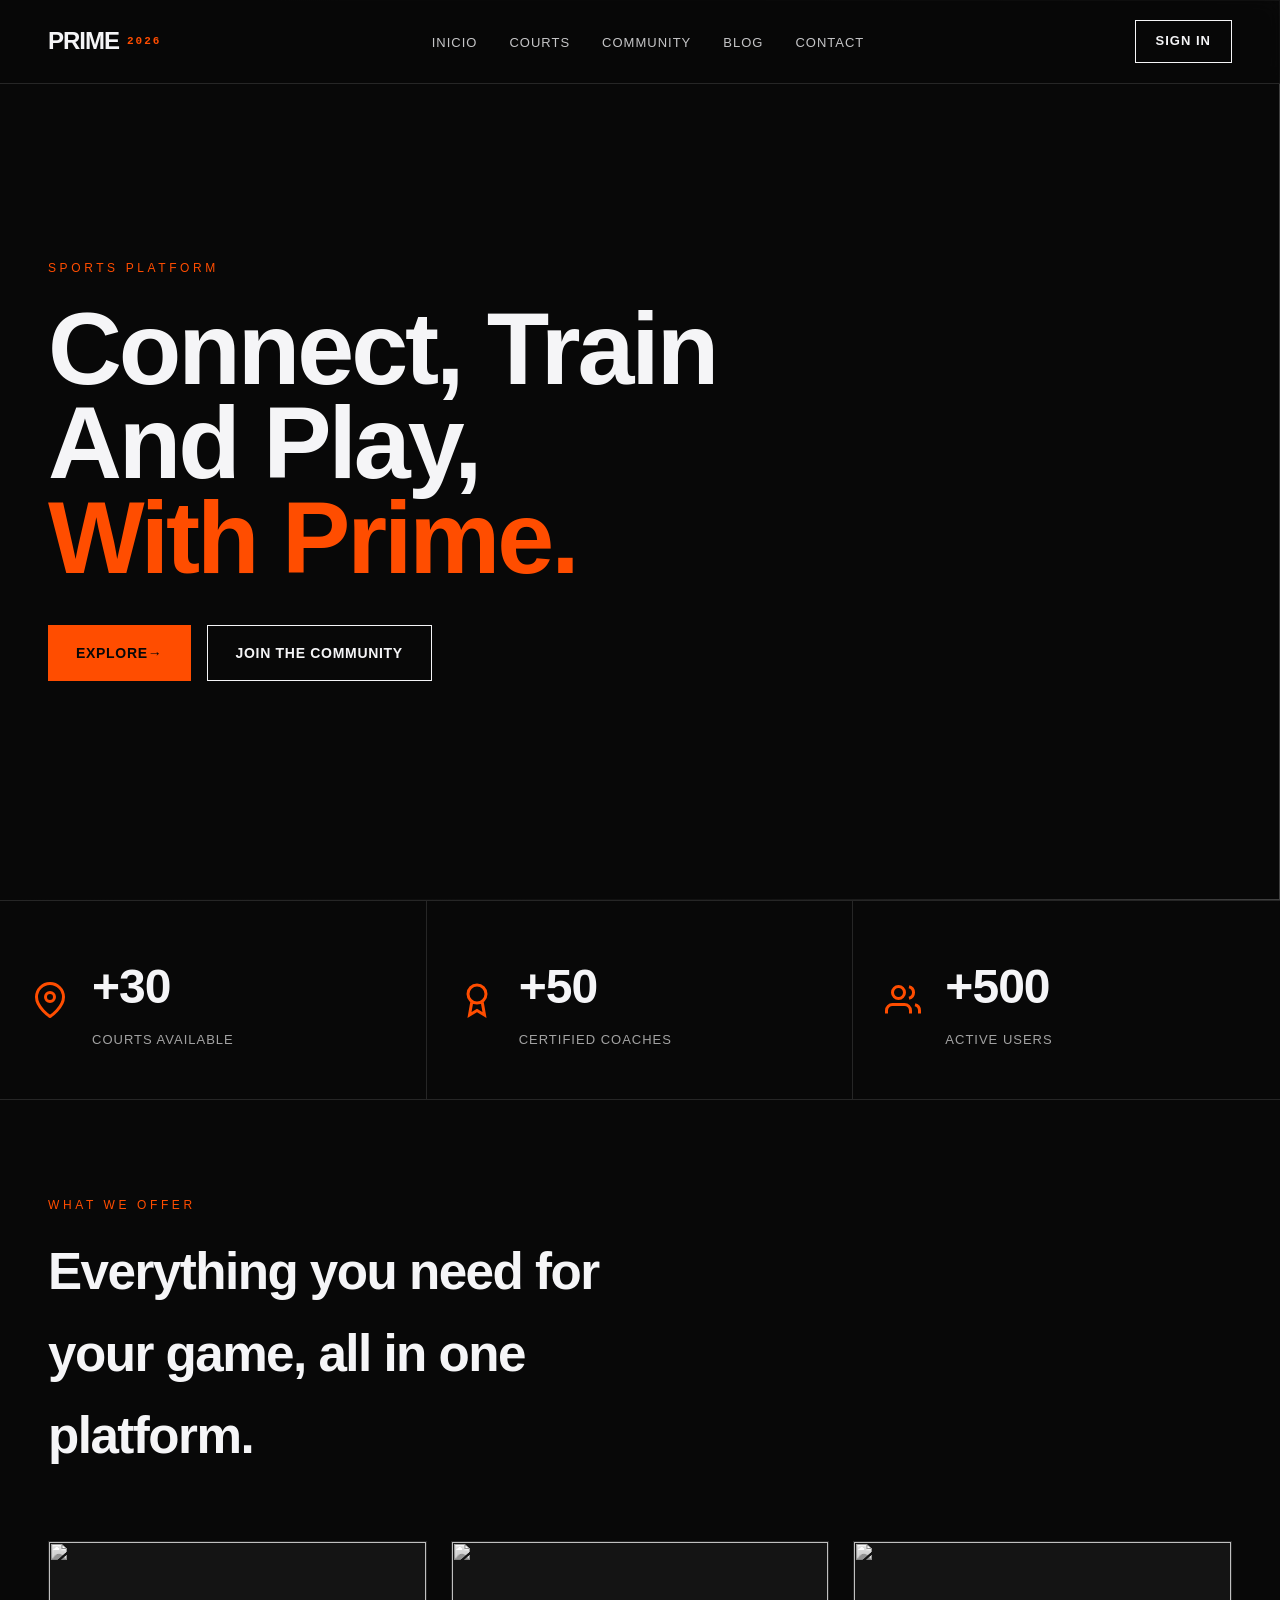
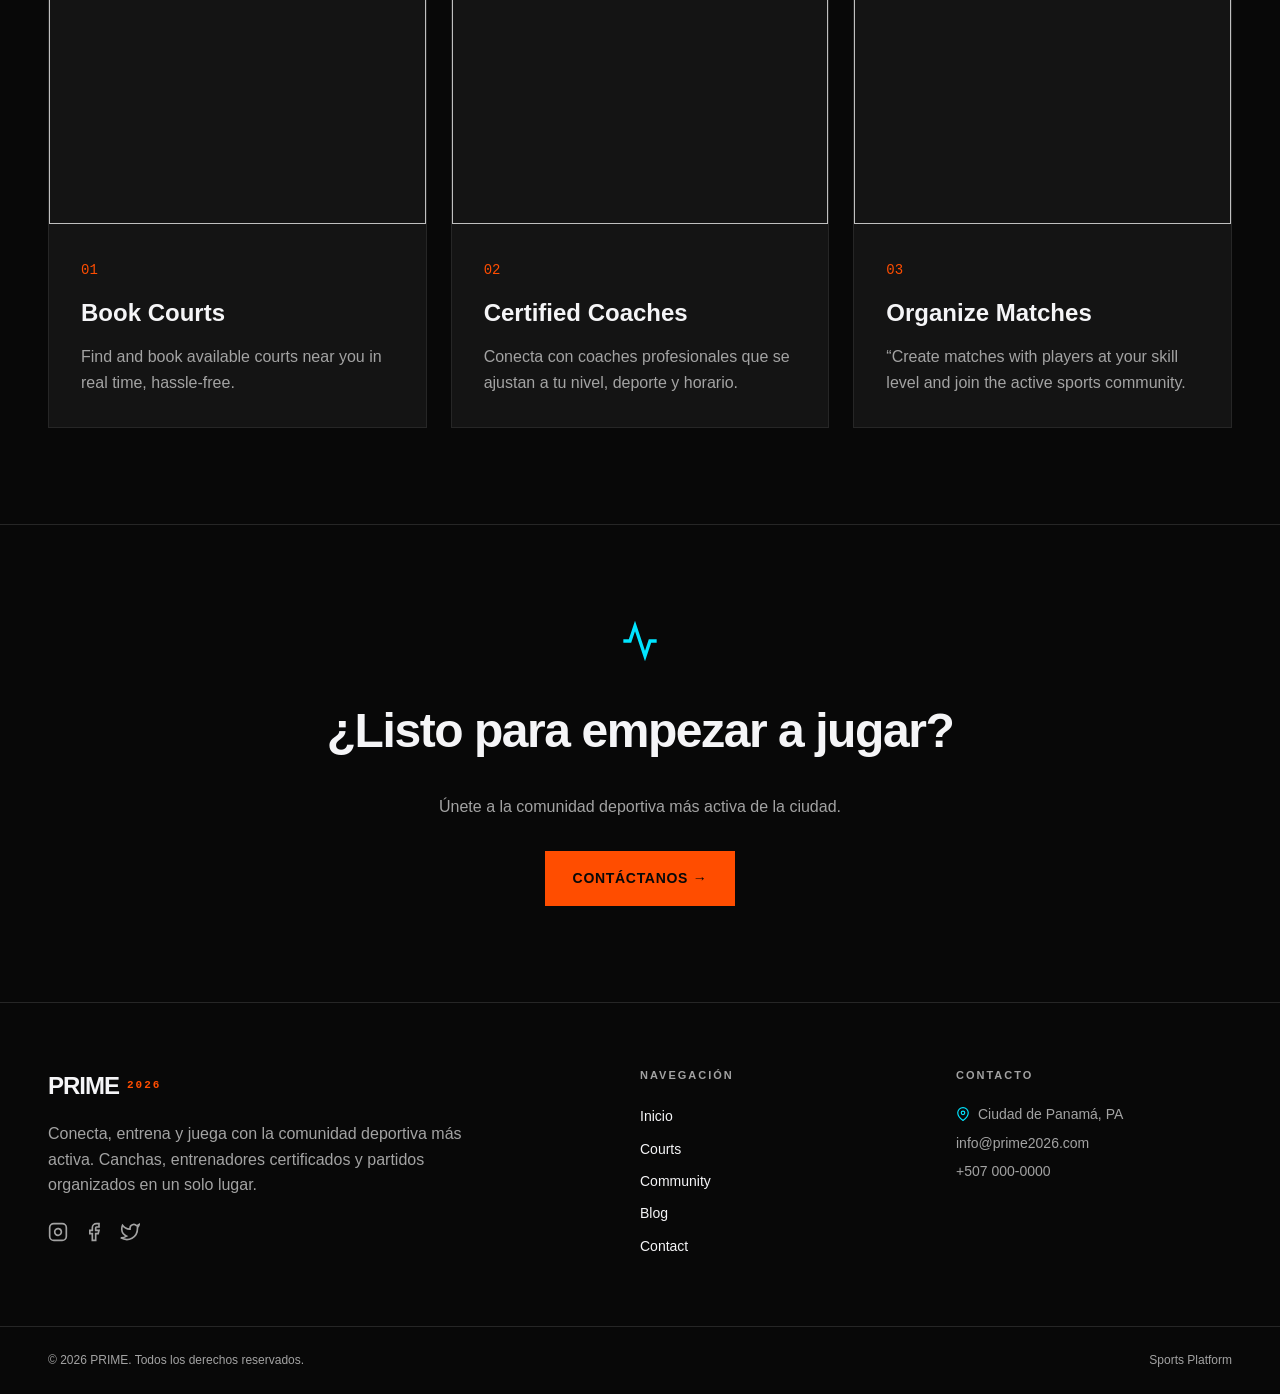
==== INDEX.html @ 36b95e8d "uu uu" ====
<!DOCTYPE html>
<html lang="es">
<head>
  <meta charset="UTF-8">
  <meta name="viewport" content="width=device-width, initial-scale=1.0">
  <title>PRIME 2026 | Sports Platform</title>
  <link rel="Stylesheet" href="Prime.css">

   
</head>
<body>

  <!-- NAVBAR -->
  <nav>
    <div class="nav-inner">
      <a class="logo" href="#" onclick="go('home')">PRIME <span>2026</span></a>
      <ul class="nav-links">
        <li><a href="#" onclick="go('home')">Inicio</a></li>
        <li><a href="#" onclick="go('courts')">Courts</a></li>
        <li><a href="#" onclick="go('community')">Community</a></li>
        <li><a href="#" onclick="go('blog')">Blog</a></li>
        <li><a href="#" onclick="go('contact')">Contact</a></li>
      </ul>
      <a class="nav-cta" href="#" onclick="go('contact')">Sign In</a>
      <button class="menu-toggle" onclick="toggleMenu()" aria-label="Menu">☰</button>
    </div>
    <div class="mobile-menu" id="mobileMenu">
      <a href="#" onclick="go('home')">Inicio</a>
      <a href="#" onclick="go('courts')">Courts</a>
      <a href="#" onclick="go('community')">Community</a>
      <a href="#" onclick="go('blog')">Blog</a>
      <a href="#" onclick="go('contact')">Contact</a>
    </div>
  </nav>

  <!-- ===== HOME ===== -->
  <div class="page active" id="home">
    <section class="hero">
      <div class="hero-bg">
        <img src="https://images.unsplash.com/photo-1461896836934-ffe607ba8211?auto=format&fit=crop&q=80&w=2070" alt="">
      </div>
      <div class="hero-content">
        <p class="uppercase-track text-accent">Sports Platform</p>
        <h1>Connect, Train<br>And Play,<br><span class="text-accent">With Prime.</span></h1>
        <p class="sub"<Find courts, connect with certified coaches, and organize matches with a sports community—all in one place.</p>
        <div class="hero-cta">
          <a class="btn btn-primary" href="#" onclick="go('courts')">Explore→</a>
          <a class="btn btn-outline" href="#" onclick="go('community')">Join the Community</a>
        </div>
      </div>
    </section>

    <section class="stats">
      <div class="stat">
        <svg width="36" height="36" viewBox="0 0 24 24" fill="none" stroke="currentColor" stroke-width="2"><path d="M21 10c0 7-9 13-9 13s-9-6-9-13a9 9 0 0 1 18 0z"/><circle cx="12" cy="10" r="3"/></svg>
        <div><div class="stat-num">+30</div><div class="stat-label">Courts Available</div></div>
      </div>
      <div class="stat">
        <svg width="36" height="36" viewBox="0 0 24 24" fill="none" stroke="currentColor" stroke-width="2"><circle cx="12" cy="8" r="6"/><path d="M15.5 13.5L17 22l-5-3-5 3 1.5-8.5"/></svg>
        <div><div class="stat-num">+50</div><div class="stat-label">Certified Coaches</div></div>
      </div>
      <div class="stat">
        <svg width="36" height="36" viewBox="0 0 24 24" fill="none" stroke="currentColor" stroke-width="2"><path d="M17 21v-2a4 4 0 0 0-4-4H5a4 4 0 0 0-4 4v2"/><circle cx="9" cy="7" r="4"/><path d="M23 21v-2a4 4 0 0 0-3-3.87"/><path d="M16 3.13a4 4 0 0 1 0 7.75"/></svg>
        <div><div class="stat-num">+500</div><div class="stat-label">Active Users</div></div>
      </div>
    </section>

    <section class="section">
      <div class="section-head">
        <p class="uppercase-track text-accent">What We Offer</p>
        <h2>Everything you need for your game, all in one platform.</h2>
      </div>
      <div class="grid-3">
        <div class="card">
          <div class="card-img"><img src="https://images.unsplash.com/photo-1546519638-68e109498ffc?auto=format&fit=crop&q=80&w=1200" alt=""></div>
          <div class="card-body"><span class="card-num">01</span><h3>Book Courts</h3><p>Find and book available courts near you in real time, hassle-free.</p></div>
        </div>
        <div class="card">
          <div class="card-img"><img src="https://images.unsplash.com/photo-1571019613454-1cb2f99b2d8b?auto=format&fit=crop&q=80&w=1200" alt=""></div>
          <div class="card-body"><span class="card-num">02</span><h3>Certified Coaches</h3><p>Conecta con coaches profesionales que se ajustan a tu nivel, deporte y horario.</p></div>
        </div>
        <div class="card">
          <div class="card-img"><img src="https://images.unsplash.com/photo-1517649763962-0c623066013b?auto=format&fit=crop&q=80&w=1200" alt=""></div>
          <div class="card-body"><span class="card-num">03</span><h3> Organize Matches </h3><p>“Create matches with players at your skill level and join the active sports community.</p></div>
        </div>
      </div>
    </section>

    <section class="cta-band">
      <svg width="40" height="40" viewBox="0 0 24 24" fill="none" stroke="#00E5FF" stroke-width="2" style="margin:0 auto;"><polyline points="22 12 18 12 15 21 9 3 6 12 2 12"/></svg>
      <h2>¿Listo para empezar a jugar?</h2>
      <p class="muted">Únete a la comunidad deportiva más activa de la ciudad.</p>
      <a class="btn btn-primary" href="#" onclick="go('contact')" style="margin-top:32px;">Contáctanos →</a>
    </section>
  </div>

  <!-- ===== COURTS ===== -->
  <div class="page" id="courts">
    <div class="page-head">
      <p class="uppercase-track text-accent">Reserva tu espacio</p>
      <h1>Courts disponibles</h1>
      <p>Explora las canchas disponibles y reserva tu próxima partida.</p>
    </div>
    <section class="section">
      <div class="filters" id="filters">
        <svg width="18" height="18" viewBox="0 0 24 24" fill="none" stroke="#00E5FF" stroke-width="2"><polygon points="22 3 2 3 10 12.46 10 19 14 21 14 12.46 22 3"/></svg>
        <button class="active" onclick="filterCourts('Todos', this)">Todos</button>
        <button onclick="filterCourts('Fútbol', this)">Fútbol</button>
        <button onclick="filterCourts('Tenis', this)">Tenis</button>
        <button onclick="filterCourts('Básquet', this)">Básquet</button>
        <button onclick="filterCourts('Pádel', this)">Pádel</button>
        <button onclick="filterCourts('Vólibol', this)">Vólibol</button>
      </div>
      <div class="grid-3" id="courtsGrid"></div>
    </section>
  </div>

  <!-- ===== COMMUNITY ===== -->
  <div class="page" id="community">
    <div class="page-head">
      <p class="uppercase-track text-accent">Únete al juego</p>
      <h1>La comunidad Prime</h1>
      <p>Conecta con jugadores, organízate y participa en eventos deportivos.</p>
    </div>
    <section class="section">
      <div class="grid-3" style="grid-template-columns:repeat(4,1fr);margin-bottom:80px;" id="playersGrid"></div>
      <div class="section-head" style="margin-bottom:48px;">
        <svg width="36" height="36" viewBox="0 0 24 24" fill="none" stroke="#00E5FF" stroke-width="2"><path d="M6 9H4.5a2.5 2.5 0 0 1 0-5H6"/><path d="M18 9h1.5a2.5 2.5 0 0 0 0-5H18"/><path d="M4 22h16"/><path d="M10 14.66V17c0 .55-.47.98-.97 1.21C7.85 18.75 7 20.24 7 22"/><path d="M14 14.66V17c0 .55.47.98.97 1.21C16.15 18.75 17 20.24 17 22"/><path d="M18 2H6v7a6 6 0 0 0 12 0V2Z"/></svg>
        <h2 style="margin-top:16px;">Próximos eventos</h2>
      </div>
      <div style="display:flex;flex-direction:column;gap:1px;" id="eventsList"></div>
    </section>
  </div>

  <!-- ===== BLOG ===== -->
  <div class="page" id="blog">
    <div class="page-head">
      <p class="uppercase-track text-accent">Ideas y entrenamiento</p>
      <h1>El Blog de Prime</h1>
      <p>Consejos, guías y novedades del mundo deportivo.</p>
    </div>
    <section class="section">
      <div class="grid-2" id="blogGrid"></div>
    </section>
  </div>

  <!-- ===== CONTACT ===== -->
  <div class="page" id="contact">
    <div class="page-head">
      <p class="uppercase-track text-accent">Hablemos</p>
      <h1>Contáctanos</h1>
      <p>¿Tienes preguntas o quieres unirte a Prime? Escríbenos.</p>
    </div>
    <section class="section">
      <div class="contact-grid">
        <div>
          <h2 style="font-size:1.5rem;margin-bottom:32px;">Información</h2>
          <ul class="info-list">
            <li><svg width="20" height="20" viewBox="0 0 24 24" fill="none" stroke="currentColor" stroke-width="2"><path d="M21 10c0 7-9 13-9 13s-9-6-9-13a9 9 0 0 1 18 0z"/><circle cx="12" cy="10" r="3"/></svg><div><div class="info-label">Ubicación</div><p>Ciudad de Panamá, Panamá</p></div></li>
            <li><svg width="20" height="20" viewBox="0 0 24 24" fill="none" stroke="currentColor" stroke-width="2"><path d="M4 4h16c1.1 0 2 .9 2 2v12c0 1.1-.9 2-2 2H4c-1.1 0-2-.9-2-2V6c0-1.1.9-2 2-2z"/><polyline points="22,6 12,13 2,6"/></svg><div><div class="info-label">Email</div><p>info@prime2026.com</p></div></li>
            <li><svg width="20" height="20" viewBox="0 0 24 24" fill="none" stroke="currentColor" stroke-width="2"><path d="M22 16.92v3a2 2 0 0 1-2.18 2 19.79 19.79 0 0 1-8.63-3.07 19.5 19.5 0 0 1-6-6 19.79 19.79 0 0 1-3.07-8.67A2 2 0 0 1 4.11 2h3a2 2 0 0 1 2 1.72 12.84 12.84 0 0 0 .7 2.81 2 2 0 0 1-.45 2.11L8.09 9.91a16 16 0 0 0 6 6l1.27-1.27a2 2 0 0 1 2.11-.45 12.84 12.84 0 0 0 2.81.7A2 2 0 0 1 22 16.92z"/></svg><div><div class="info-label">Teléfono</div><p>+507 000-0000</p></div></li>
          </ul>
        </div>
        <div id="contactFormWrap">
          <form class="form" id="contactForm" onsubmit="submitForm(event)">
            <div class="form-row">
              <div><label>Nombre</label><input required></div>
              <div><label>Email</label><input type="email" required></div>
            </div>
            <div><label>Asunto</label><input></div>
            <div><label>Mensaje</label><textarea rows="5" required></textarea></div>
            <button class="btn btn-primary" type="submit">Enviar mensaje ➤</button>
          </form>
        </div>
      </div>
    </section>
  </div>

  <!-- FOOTER -->
  <footer>
    <div class="footer-grid">
      <div class="footer-brand">
        <div class="logo">PRIME <span>2026</span></div>
        <p>Conecta, entrena y juega con la comunidad deportiva más activa. Canchas, entrenadores certificados y partidos organizados en un solo lugar.</p>
        <div class="footer-social">
          <a href="#" aria-label="Instagram"><svg width="20" height="20" viewBox="0 0 24 24" fill="none" stroke="currentColor" stroke-width="2"><rect x="2" y="2" width="20" height="20" rx="5"/><path d="M16 11.37A4 4 0 1 1 12.63 8 4 4 0 0 1 16 11.37z"/><line x1="17.5" y1="6.5" x2="17.51" y2="6.5"/></svg></a>
          <a href="#" aria-label="Facebook"><svg width="20" height="20" viewBox="0 0 24 24" fill="none" stroke="currentColor" stroke-width="2"><path d="M18 2h-3a5 5 0 0 0-5 5v3H7v4h3v8h4v-8h3l1-4h-4V7a1 1 0 0 1 1-1h3z"/></svg></a>
          <a href="#" aria-label="Twitter"><svg width="20" height="20" viewBox="0 0 24 24" fill="none" stroke="currentColor" stroke-width="2"><path d="M23 3a10.9 10.9 0 0 1-3.14 1.53 4.48 4.48 0 0 0-7.86 3v1A10.66 10.66 0 0 1 3 4s-4 9 5 13a11.64 11.64 0 0 1-7 2c9 5 20 0 20-11.5a4.5 4.5 0 0 0-.08-.83A7.72 7.72 0 0 0 23 3z"/></svg></a>
        </div>
      </div>
      <div class="footer-col">
        <h4>Navegación</h4>
        <a href="#" onclick="go('home')">Inicio</a>
        <a href="#" onclick="go('courts')">Courts</a>
        <a href="#" onclick="go('community')">Community</a>
        <a href="#" onclick="go('blog')">Blog</a>
        <a href="#" onclick="go('contact')">Contact</a>
      </div>
      <div class="footer-col">
        <h4>Contacto</h4>
        <p><svg width="14" height="14" viewBox="0 0 24 24" fill="none" stroke="#00E5FF" stroke-width="2" style="flex-shrink:0;"><path d="M21 10c0 7-9 13-9 13s-9-6-9-13a9 9 0 0 1 18 0z"/><circle cx="12" cy="10" r="3"/></svg> Ciudad de Panamá, PA</p>
        <p>info@prime2026.com</p>
        <p>+507 000-0000</p>
      </div>
    </div>
    <div class="footer-bottom">
      <p>© 2026 PRIME. Todos los derechos reservados.</p>
      <p>Sports Platform</p>
    </div>
  </footer>

  <script>
    // Navigation
    function go(page) {
      event.preventDefault();
      document.querySelectorAll('.page').forEach(p => p.classList.remove('active'));
      document.getElementById(page).classList.add('active');
      window.scrollTo(0, 0);
      document.getElementById('mobileMenu').classList.remove('open');
    }
    function toggleMenu() {
      document.getElementById('mobileMenu').classList.toggle('open');
    }

    // Courts data
    var courts = [
      { name: 'Cancha El Cangrejo', sport: 'Fútbol', location: 'San Francisco', price: '$25/hora', img: 'https://images.unsplash.com/photo-1551958219-acbc608c6377?auto=format&fit=crop&q=80&w=1200' },
      { name: 'Prime Tennis Club', sport: 'Tenis', location: 'Clayton', price: '$18/hora', img: 'https://images.unsplash.com/photo-1622279457486-62dcc4a431d6?auto=format&fit=crop&q=80&w=1200' },
      { name: 'Basket Arena', sport: 'Básquet', location: 'Obarrio', price: '$20/hora', img: 'https://images.unsplash.com/photo-1546519638-68e109498ffc?auto=format&fit=crop&q=80&w=1200' },
      { name: 'Pádel Zone', sport: 'Pádel', location: 'Costa del Este', price: '$30/hora', img: 'https://images.unsplash.com/photo-1606107837371-4bc24e703649?auto=format&fit=crop&q=80&w=1200' },
      { name: 'Beach Volley Court', sport: 'Vólibol', location: 'Punta Pacífica', price: '$22/hora', img: 'https://images.unsplash.com/photo-1583136529515-0e4bc0c4c5b3?auto=format&fit=crop&q=80&w=1200' },
      { name: 'Green Field 2', sport: 'Fútbol', location: 'Bethania', price: '$25/hora', img: 'https://images.unsplash.com/photo-1579952363873-27f5b4cf2153?auto=format&fit=crop&q=80&w=1200' }
    ];
    function renderCourts(list) {
      document.getElementById('courtsGrid').innerHTML = list.map(function(c) {
        return '<div class="card court-card"><div class="card-img"><img src="'+c.img+'" alt="'+c.name+'"></div><div class="card-body"><div class="court-top"><h3>'+c.name+'</h3><span class="court-price">'+c.price+'</span></div><div class="court-meta"><svg width="14" height="14" viewBox="0 0 24 24" fill="none" stroke="currentColor" stroke-width="2"><path d="M17 21v-2a4 4 0 0 0-4-4H5a4 4 0 0 0-4 4v2"/><circle cx="9" cy="7" r="4"/><path d="M23 21v-2a4 4 0 0 0-3-3.87"/><path d="M16 3.13a4 4 0 0 1 0 7.75"/></svg>'+c.sport+'</div><div class="court-meta"><svg width="14" height="14" viewBox="0 0 24 24" fill="none" stroke="currentColor" stroke-width="2"><path d="M21 10c0 7-9 13-9 13s-9-6-9-13a9 9 0 0 1 18 0z"/><circle cx="12" cy="10" r="3"/></svg>'+c.location+'</div><button class="court-btn">Reservar</button></div></div>';
      }).join('');
    }
    function filterCourts(sport, btn) {
      document.querySelectorAll('#filters button').forEach(function(b){ b.classList.remove('active'); });
      btn.classList.add('active');
      renderCourts(sport === 'Todos' ? courts : courts.filter(function(c){ return c.sport === sport; }));
    }
    renderCourts(courts);

    // Players
    var players = [
      { name: 'Carlos Mendoza', sport: 'Fútbol', level: 'Avanzado', img: 'https://images.unsplash.com/photo-1535713875002-d1d0cf377fde?auto=format&fit=crop&q=80&w=600' },
      { name: 'Ana Ruiz', sport: 'Tenis', level: 'Intermedio', img: 'https://images.unsplash.com/photo-1494790108377-be9c29b29330?auto=format&fit=crop&q=80&w=600' },
      { name: 'Diego Torres', sport: 'Básquet', level: 'Profesional', img: 'https://images.unsplash.com/photo-1507003211169-0a1dd7228f2d?auto=format&fit=crop&q=80&w=600' },
      { name: 'María López', sport: 'Pádel', level: 'Principiante', img: 'https://images.unsplash.com/photo-1438761681033-6461ffad8d80?auto=format&fit=crop&q=80&w=600' }
    ];
    document.getElementById('playersGrid').innerHTML = players.map(function(p) {
      return '<div class="card player-card"><div class="card-img"><img src="'+p.img+'" alt="'+p.name+'"></div><div class="card-body"><h3>'+p.name+'</h3><p class="meta">'+p.sport+' · '+p.level+'</p><button class="connect">💬 Conectar</button></div></div>';
    }).join('');

    // Events
    var events = [
      { title: 'Torneo Prime Fútbol', date: '15 Oct 2026', spots: '24 jugadores' },
      { title: 'Clínica de Tenis', date: '22 Oct 2026', spots: '12 jugadores' },
      { title: 'Liga de Pádel', date: '05 Nov 2026', spots: '32 jugadores' }
    ];
    document.getElementById('eventsList').innerHTML = events.map(function(e) {
      return '<div class="event"><div class="event-row"><div class="event-info"><svg width="24" height="24" viewBox="0 0 24 24" fill="none" stroke="currentColor" stroke-width="2"><rect x="3" y="4" width="18" height="18" rx="2"/><line x1="16" y1="2" x2="16" y2="6"/><line x1="8" y1="2" x2="8" y2="6"/><line x1="3" y1="10" x2="21" y2="10"/></svg><div><h3>'+e.title+'</h3><p class="date">'+e.date+' · '+e.spots+'</p></div></div><a class="btn btn-outline" href="#" style="padding:10px 20px;">Inscribirse</a></div></div>';
    }).join('');

    // Blog
    var posts = [
      { title: '5 consejos para mejorar tu saque en tenis', excerpt: 'Técnicas prácticas que te ayudarán a ganar potencia y precisión.', date: '02 Oct 2026', category: 'Tenis', img: 'https://images.unsplash.com/photo-1622279457486-62dcc4a431d6?auto=format&fit=crop&q=80&w=1200' },
      { title: 'Cómo elegir la cancha de fútbol ideal', excerpt: 'Superficies, tamaño y ubicación: lo que debes considerar.', date: '28 Sep 2026', category: 'Fútbol', img: 'https://images.unsplash.com/photo-1579952363873-27f5b4cf2153?auto=format&fit=crop&q=80&w=1200' },
      { title: 'Pádel: el deporte que crece en Panamá', excerpt: 'Por qué cada vez más personas se suman al pádel.', date: '20 Sep 2026', category: 'Pádel', img: 'https://images.unsplash.com/photo-1606107837371-4bc24e703649?auto=format&fit=crop&q=80&w=1200' },
      { title: 'Entrenamiento funcional para deportistas', excerpt: 'Rutinas para mejorar tu rendimiento en cualquier deporte.', date: '15 Sep 2026', category: 'Fitness', img: 'https://images.unsplash.com/photo-1517836357463-d4af1c12875e?auto=format&fit=crop&q=80&w=1200' }
    ];
    document.getElementById('blogGrid').innerHTML = posts.map(function(p) {
      return '<article class="card blog-card"><div class="card-img" style="aspect-ratio:16/9;"><img src="'+p.img+'" alt="'+p.title+'"></div><div class="card-body"><div class="blog-meta"><span class="cat">'+p.category+'</span><span>📅 '+p.date+'</span></div><h2>'+p.title+'</h2><p class="muted">'+p.excerpt+'</p><span class="read-more">Leer más →</span></div></article>';
    }).join('');

    // Contact form
    function submitForm(e) {
      e.preventDefault();
      document.getElementById('contactFormWrap').innerHTML = '<div class="sent-box"><svg width="36" height="36" viewBox="0 0 24 24" fill="none" stroke="#00E5FF" stroke-width="2" style="margin:0 auto;"><line x1="22" y1="2" x2="11" y2="13"/><polygon points="22 2 15 22 11 13 2 9 22 2"/></svg><h3>¡Mensaje enviado!</h3><p class="muted">Nos pondremos en contacto pronto.</p></div>';
    }
  </script>
</body>
</html>
---- Prime.css ----
:root {
      --bg: #080808;
      --text: #F5F5F7;
      --accent: #ff4d00;
      --surface: #141414;
      --border: #262626;
      --muted: #a3a3a3;
    }
    * { margin: 0; padding: 0; box-sizing: border-box; }
    html { scroll-behavior: smooth; }
    body {
      background: var(--bg);
      color: var(--text);
      font-family: 'Inter', -apple-system, BlinkMacSystemFont, 'Segoe UI', sans-serif;
      line-height: 1.6;
      overflow-x: hidden;
    }
    a { color: inherit; text-decoration: none; }
    img { display: block; max-width: 100%; }
    .container { max-width: 1280px; margin: 0 auto; padding: 0 24px; }
    .text-accent { color: var(--accent); }
    .muted { color: var(--muted); }
    .uppercase-track { text-transform: uppercase; letter-spacing: 0.3em; font-size: 12px; }
    .btn {
      display: inline-flex; align-items: center; gap: 8px;
      font-weight: 600; text-transform: uppercase; letter-spacing: 0.05em;
      font-size: 14px; padding: 16px 28px; cursor: pointer; border: none;
      transition: all 0.3s ease;
    }
    .btn-primary { background: var(--accent); color: var(--bg); }
    .btn-primary:hover { background: var(--text); }
    .btn-outline { background: transparent; color: var(--text); border: 1px solid var(--text); }
    .btn-outline:hover { background: var(--text); color: var(--bg); }
    .btn-outline-soft { background: transparent; color: var(--text); border: 1px solid var(--border); }
    .btn-outline-soft:hover { border-color: var(--accent); color: var(--accent); }

    /* NAVBAR */
    nav {
      position: fixed; top: 0; left: 0; width: 100%; z-index: 1000;
      backdrop-filter: blur(12px); background: rgba(8,8,8,0.7);
      border-bottom: 1px solid var(--border);
    }
    .nav-inner { display: flex; align-items: center; justify-content: space-between; padding: 20px 48px; }
    .logo { display: flex; align-items: center; gap: 8px; font-size: 24px; font-weight: 800; letter-spacing: -1px; }
    .logo span { font-size: 11px; font-family: monospace; color: var(--accent); letter-spacing: 2px; }
    .nav-links { display: flex; align-items: center; gap: 32px; list-style: none; }
    .nav-links a { font-size: 13px; text-transform: uppercase; letter-spacing: 1px; color: rgba(245,245,247,0.8); transition: color 0.3s; }
    .nav-links a:hover, .nav-links a.active { color: var(--accent); }
    .nav-cta { font-size: 13px; text-transform: uppercase; letter-spacing: 1px; font-weight: 600; border: 1px solid var(--text); padding: 10px 20px; transition: all 0.3s; }
    .nav-cta:hover { background: var(--text); color: var(--bg); }
    .menu-toggle { display: none; background: none; border: none; color: var(--text); cursor: pointer; }
    .mobile-menu { display: none; border-top: 1px solid var(--border); padding: 16px 24px; }
    .mobile-menu.open { display: block; }
    .mobile-menu a { display: block; padding: 12px 0; text-transform: uppercase; letter-spacing: 1px; font-size: 14px; color: rgba(245,245,247,0.8); }

    /* PAGE (hidden sections) */
    .page { display: none; }
    .page.active { display: block; }

    /* HERO */
    .hero { position: relative; min-height: 100vh; display: flex; align-items: center; padding: 120px 48px 80px; overflow: hidden; }
    .hero-bg { position: absolute; inset: 0; z-index: 0; }
    .hero-bg img { width: 100%; height: 100%; object-fit: cover; opacity: 0.3; }
    .hero-bg::after { content: ''; position: absolute; inset: 0; background: linear-gradient(to right, var(--bg), rgba(8,8,8,0.8) 60%, transparent); }
    .hero-content { position: relative; z-index: 1; max-width: 800px; }
    .hero h1 { font-size: clamp(2.8rem, 8vw, 7rem); font-weight: 800; line-height: 0.92; letter-spacing: -0.03em; margin-top: 24px; }
    .hero p.sub { font-size: clamp(1rem, 2vw, 1.25rem); color: rgba(245,245,247,0.8); max-width: 520px; margin: 32px 0 40px; }
    .hero-cta { display: flex; flex-wrap: wrap; gap: 16px; }

    /* STATS */
    .stats { display: grid; grid-template-columns: repeat(3, 1fr); border-top: 1px solid var(--border); border-bottom: 1px solid var(--border); }
    .stat { padding: 48px 32px; display: flex; align-items: center; gap: 24px; border-right: 1px solid var(--border); }
    .stat:last-child { border-right: none; }
    .stat svg { color: var(--accent); flex-shrink: 0; }
    .stat-num { font-size: clamp(2rem, 5vw, 3rem); font-weight: 800; letter-spacing: -0.02em; }
    .stat-label { font-size: 13px; text-transform: uppercase; letter-spacing: 1px; color: var(--muted); margin-top: 4px; }

    /* SECTION */
    .section { padding: 96px 48px; }
    .section-head { max-width: 640px; margin-bottom: 64px; }
    .section-head h2 { font-size: clamp(2rem, 5vw, 3.2rem); font-weight: 800; letter-spacing: -0.03em; margin-top: 16px; }

    /* CARDS GRID */
    .grid-3 { display: grid; grid-template-columns: repeat(3, 1fr); gap: 24px; }
    .grid-2 { display: grid; grid-template-columns: repeat(2, 1fr); gap: 32px; }
    .card { border: 1px solid var(--border); background: var(--surface); transition: border-color 0.3s; }
    .card:hover { border-color: var(--accent); }
    .card-img { aspect-ratio: 4/3; overflow: hidden; }
    .card-img img { width: 100%; height: 100%; object-fit: cover; filter: grayscale(100%); transition: filter 0.5s; }
    .card:hover .card-img img { filter: grayscale(0); }
    .card-body { padding: 32px; }
    .card-num { font-size: 14px; font-family: monospace; color: var(--accent); }
    .card h3 { font-size: 1.5rem; font-weight: 700; margin: 12px 0; }
    .card-body p { color: var(--muted); }

    /* CTA SECTION */
    .cta-band { border-top: 1px solid var(--border); padding: 96px 48px; text-align: center; }
    .cta-band h2 { font-size: clamp(1.8rem, 5vw, 3rem); font-weight: 800; letter-spacing: -0.03em; max-width: 720px; margin: 24px auto; }

    /* PAGE HEADER */
    .page-head { padding: 140px 48px 48px; border-bottom: 1px solid var(--border); }
    .page-head h1 { font-size: clamp(2.5rem, 6vw, 4rem); font-weight: 800; letter-spacing: -0.03em; margin-top: 16px; }
    .page-head p { color: var(--muted); max-width: 520px; margin-top: 16px; }

    /* FILTERS */
    .filters { display: flex; flex-wrap: wrap; gap: 8px; align-items: center; margin-bottom: 40px; }
    .filters button { background: transparent; border: 1px solid var(--border); color: var(--muted); padding: 8px 16px; font-size: 14px; cursor: pointer; transition: all 0.3s; }
    .filters button.active { border-color: var(--accent); color: var(--accent); }
    .filters button:hover { color: var(--text); }

    /* COURT CARD */
    .court-card .card-body { padding: 24px; }
    .court-top { display: flex; justify-content: space-between; margin-bottom: 12px; }
    .court-top h3 { font-size: 1.25rem; margin: 0; }
    .court-price { color: var(--accent); font-family: monospace; font-size: 14px; }
    .court-meta { display: flex; align-items: center; gap: 8px; color: var(--muted); font-size: 14px; margin-bottom: 16px; }
    .court-btn { width: 100%; text-align: center; font-size: 13px; text-transform: uppercase; letter-spacing: 1px; font-weight: 600; padding: 12px; border: 1px solid var(--text); background: transparent; color: var(--text); cursor: pointer; transition: all 0.3s; }
    .court-btn:hover { background: var(--text); color: var(--bg); }

    /* PLAYER CARDS */
    .player-card .card-img { aspect-ratio: 1/1.05; }
    .player-card .card-body { padding: 20px; }
    .player-card h3 { font-size: 1.1rem; margin: 0; }
    .player-card .meta { font-size: 14px; color: var(--muted); }
    .player-card .connect { width: 100%; font-size: 11px; text-transform: uppercase; letter-spacing: 1px; border: 1px solid var(--border); padding: 10px; background: transparent; color: var(--text); cursor: pointer; margin-top: 16px; transition: all 0.3s; }
    .player-card .connect:hover { background: var(--accent); color: var(--bg); border-color: var(--accent); }

    /* EVENTS */
    .event { display: flex; flex-direction: column; gap: 16px; border: 1px solid var(--border); background: var(--surface); padding: 24px; transition: border-color 0.3s; }
    .event:hover { border-color: var(--accent); }
    .event-row { display: flex; align-items: center; justify-content: space-between; }
    .event-info { display: flex; align-items: center; gap: 16px; }
    .event-info svg { color: var(--accent); }
    .event h3 { font-size: 1.1rem; }
    .event .date { font-size: 14px; color: var(--muted); }

    /* BLOG */
    .blog-card h2 { font-size: 1.5rem; font-weight: 700; margin-bottom: 12px; }
    .blog-meta { display: flex; gap: 16px; font-size: 11px; text-transform: uppercase; letter-spacing: 1px; color: var(--muted); margin-bottom: 12px; }
    .blog-meta .cat { color: var(--accent); }
    .read-more { display: inline-flex; align-items: center; gap: 8px; font-size: 14px; text-transform: uppercase; letter-spacing: 1px; font-weight: 600; color: var(--accent); margin-top: 20px; }

    /* CONTACT */
    .contact-grid { display: grid; grid-template-columns: 1fr 1fr; gap: 64px; }
    .info-list { list-style: none; display: flex; flex-direction: column; gap: 24px; }
    .info-list li { display: flex; gap: 16px; align-items: flex-start; }
    .info-list svg { color: var(--accent); margin-top: 4px; flex-shrink: 0; }
    .info-label { font-size: 12px; text-transform: uppercase; letter-spacing: 1px; color: var(--muted); }
    .form { display: flex; flex-direction: column; gap: 20px; }
    .form-row { display: grid; grid-template-columns: 1fr 1fr; gap: 20px; }
    .form label { display: block; font-size: 11px; text-transform: uppercase; letter-spacing: 1px; color: var(--muted); margin-bottom: 8px; }
    .form input, .form textarea { width: 100%; background: var(--surface); border: 1px solid var(--border); color: var(--text); padding: 12px 16px; font-size: 15px; font-family: inherit; transition: border-color 0.3s; }
    .form input:focus, .form textarea:focus { outline: none; border-color: var(--accent); }
    .form textarea { resize: none; }
    .sent-box { border: 1px solid var(--accent); background: var(--surface); padding: 40px; text-align: center; }
    .sent-box h3 { font-size: 1.25rem; margin: 16px 0 8px; }

    /* FOOTER */
    footer { border-top: 1px solid var(--border); }
    .footer-grid { display: grid; grid-template-columns: 2fr 1fr 1fr; gap: 40px; padding: 64px 48px; }
    .footer-brand p { color: var(--muted); max-width: 420px; margin-top: 16px; }
    .footer-social { display: flex; gap: 16px; margin-top: 24px; }
    .footer-social a { color: var(--muted); transition: color 0.3s; }
    .footer-social a:hover { color: var(--accent); }
    .footer-col h4 { font-size: 11px; text-transform: uppercase; letter-spacing: 2px; color: var(--muted); margin-bottom: 16px; }
    .footer-col a { display: block; font-size: 14px; padding: 5px 0; color: var(--text); transition: color 0.3s; }
    .footer-col a:hover { color: var(--accent); }
    .footer-col p { font-size: 14px; color: var(--muted); display: flex; align-items: center; gap: 8px; padding: 3px 0; }
    .footer-bottom { border-top: 1px solid var(--border); padding: 24px 48px; display: flex; justify-content: space-between; font-size: 12px; color: var(--muted); }

    /* RESPONSIVE */
    @media (max-width: 900px) {
      .nav-links { display: none; }
      .nav-cta { display: none; }
      .menu-toggle { display: block; }
      .grid-3, .grid-2, .contact-grid { grid-template-columns: 1fr; }
      .stats { grid-template-columns: 1fr; }
      .stat { border-right: none; border-bottom: 1px solid var(--border); }
      .form-row { grid-template-columns: 1fr; }
      .footer-grid { grid-template-columns: 1fr; }
      .event-row { flex-direction: column; align-items: flex-start; }
      .hero, .section, .page-head, .cta-band { padding-left: 24px; padding-right: 24px; }
      .nav-inner { padding: 16px 24px; }
      .footer-grid, .footer-bottom { padding-left: 24px; padding-right: 24px; }
    }
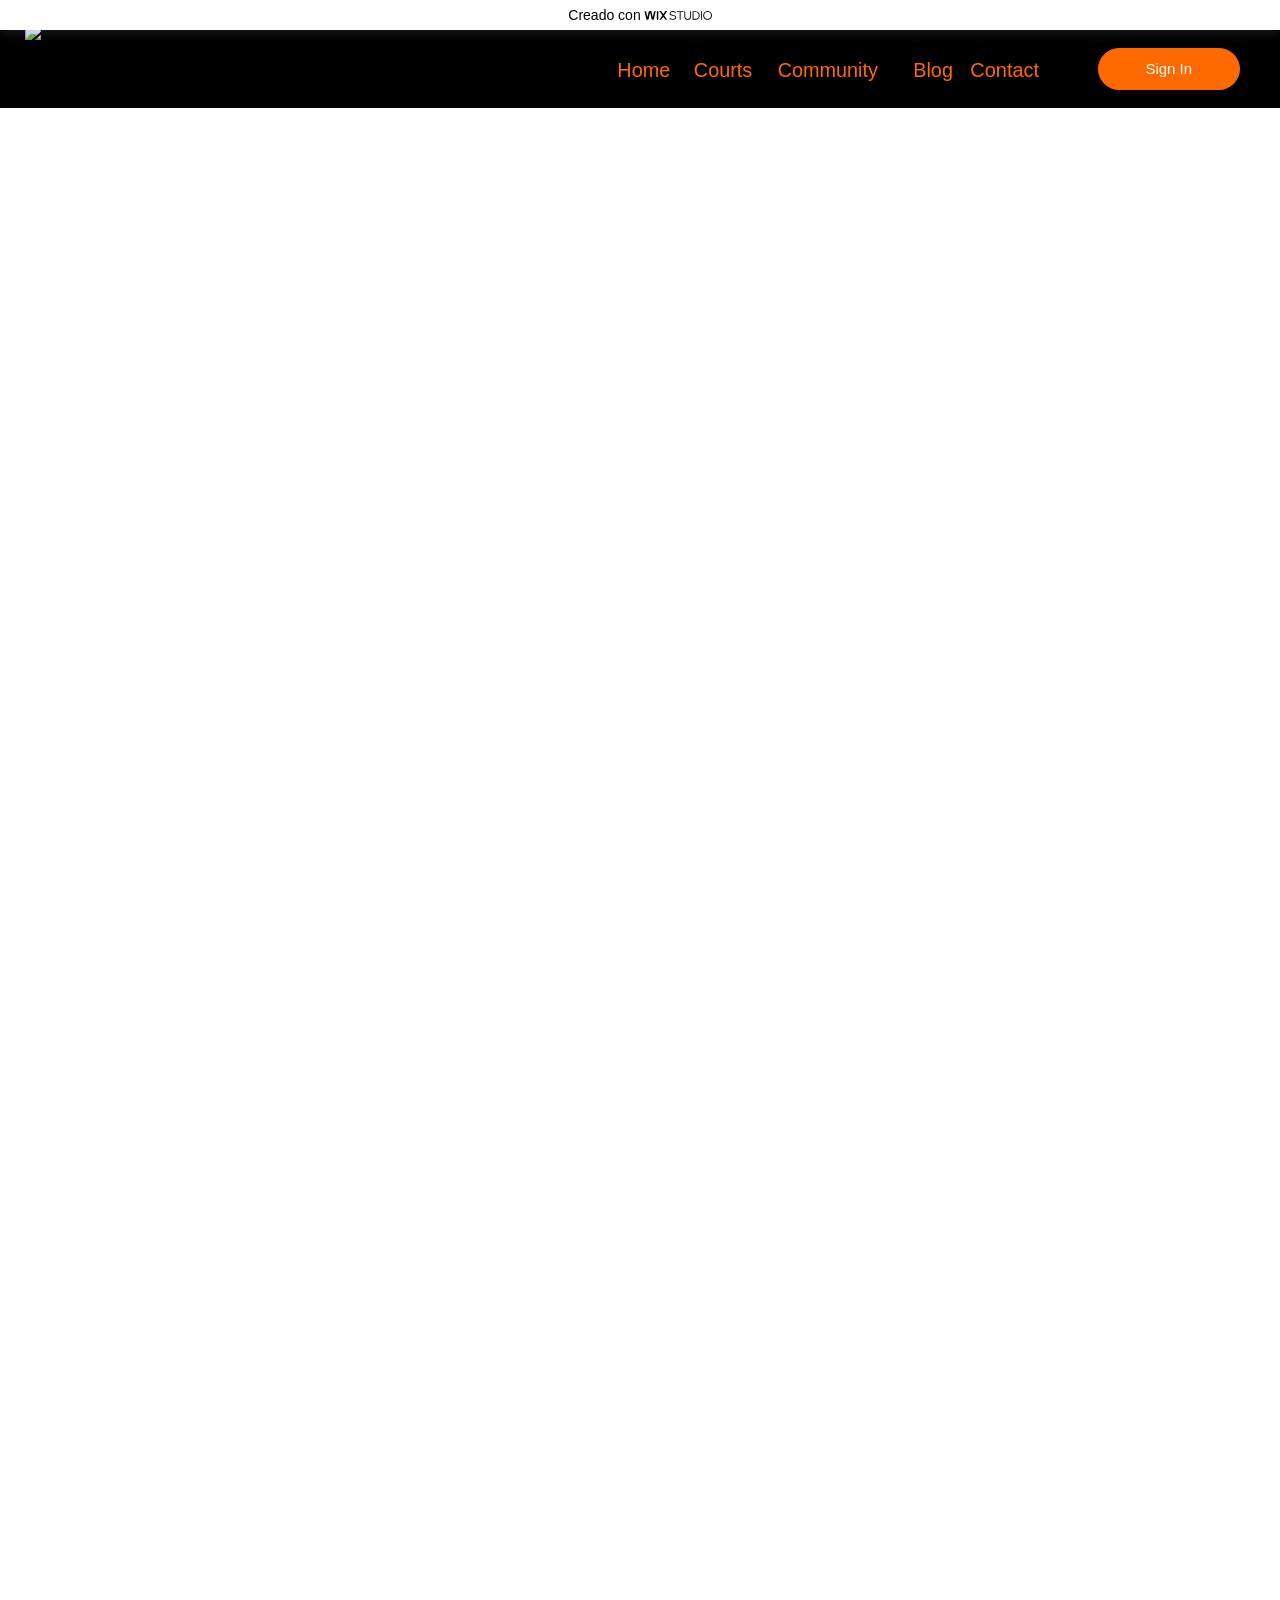
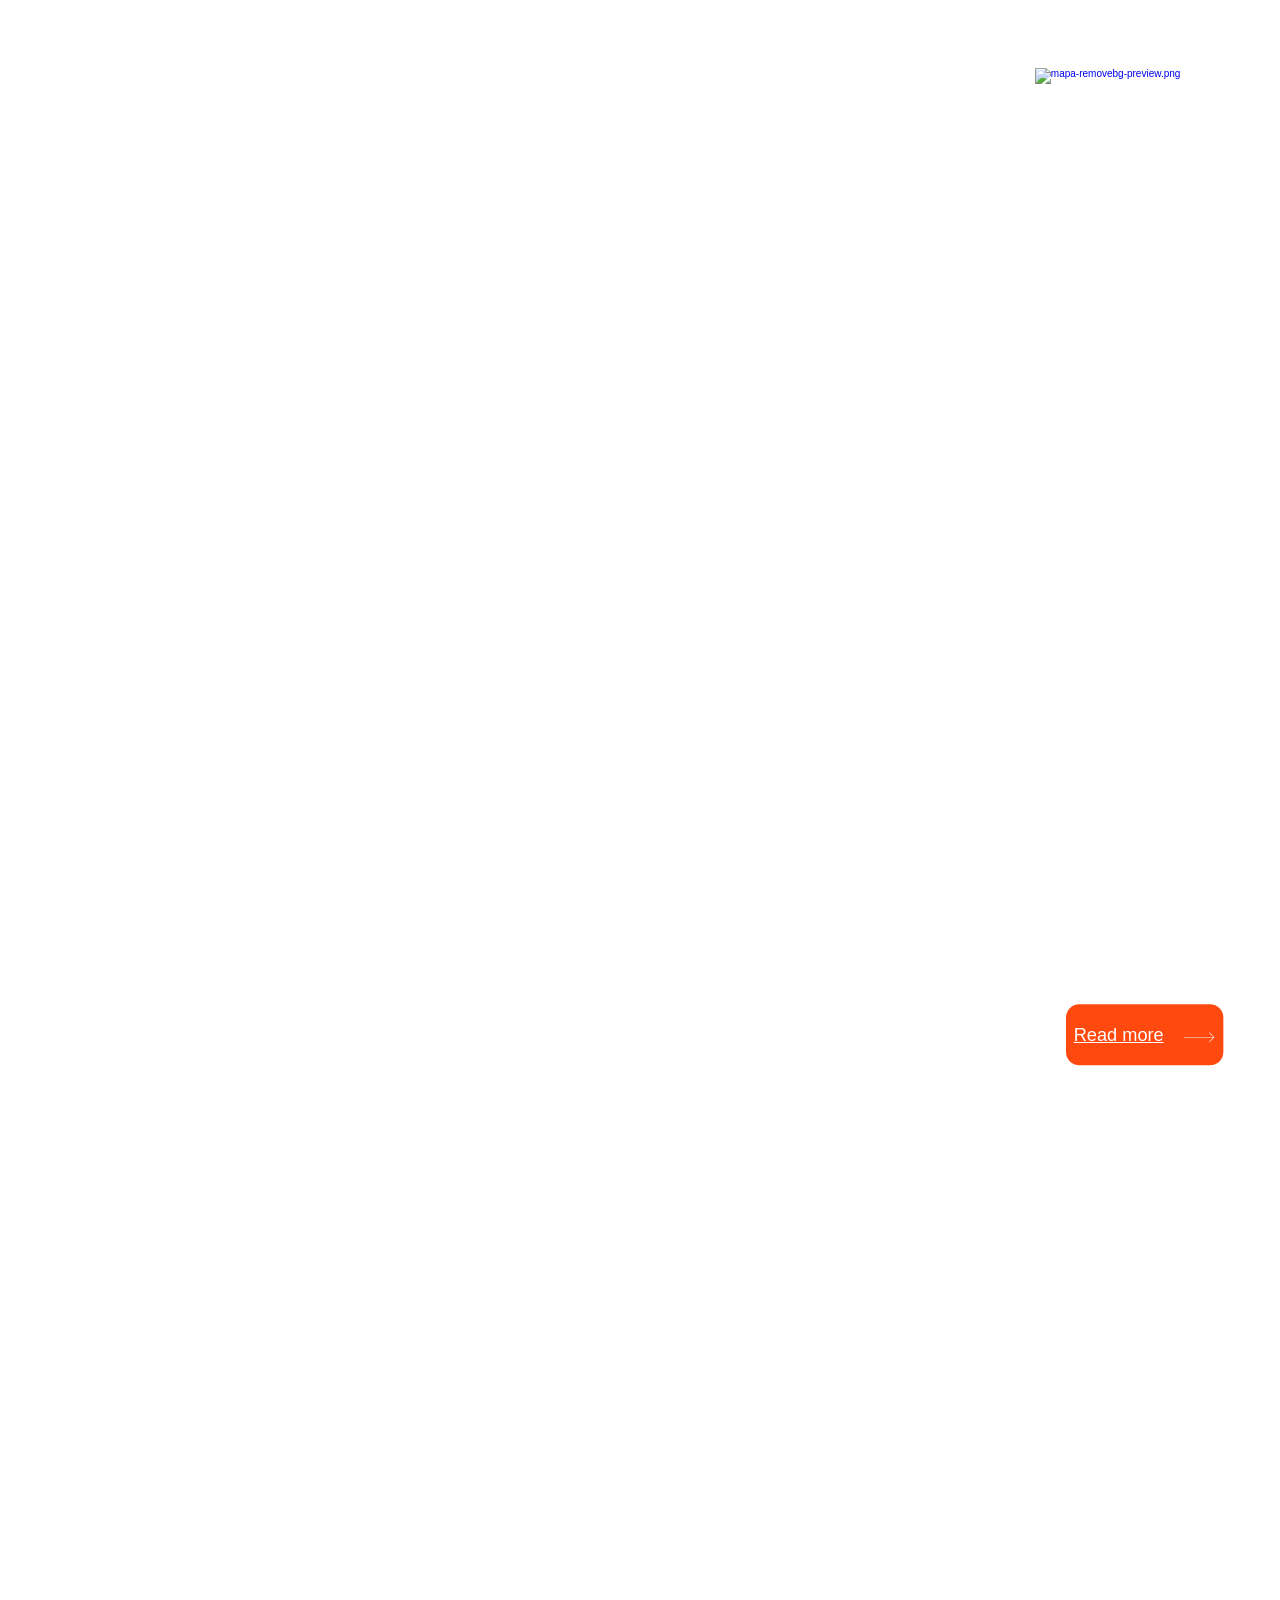
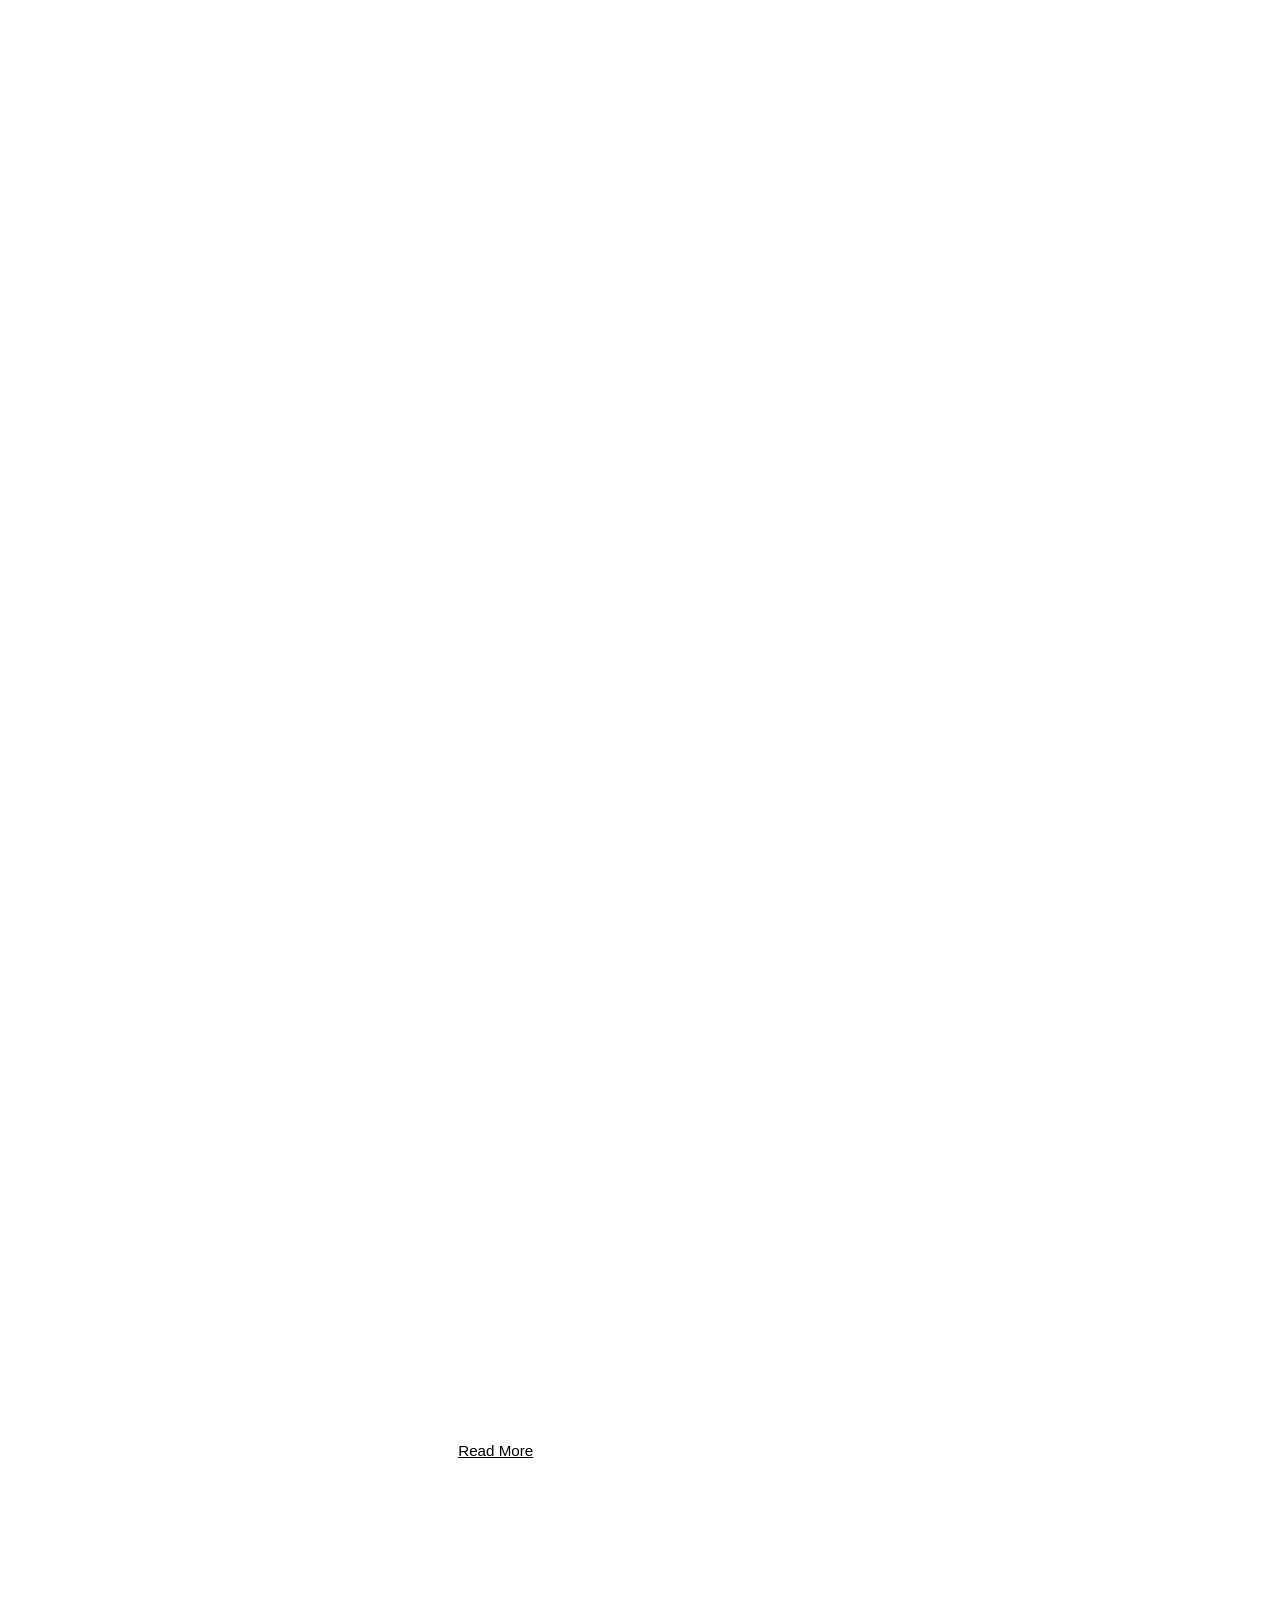
==== commit 90e6a7a8: ", lk kn" ====
--- a/INDEX.html
+++ b/INDEX.html
@@ -1,285 +1,694 @@
 <!DOCTYPE html>
 <html lang="es">
 <head>
-  <meta charset="UTF-8">
-  <meta name="viewport" content="width=device-width, initial-scale=1.0">
-  <title>PRIME 2026 | Sports Platform</title>
-  <link rel="Stylesheet" href="Prime.css">
-
+  
+  <meta charset='utf-8'>
+  <meta name="viewport" content="width=device-width, initial-scale=1" id="wixDesktopViewport" />
+  <meta http-equiv="X-UA-Compatible" content="IE=edge">
+  <meta name="generator" content="Wix.com Website Builder"/>
+
+  <link rel="icon" sizes="192x192" href="https://www.wix.com/favicon.ico" type="image/x-icon"/>
+  <link rel="shortcut icon" href="https://www.wix.com/favicon.ico" type="image/x-icon"/>
+  <link rel="apple-touch-icon" href="https://www.wix.com/favicon.ico" type="image/x-icon"/>
+
+  <!-- Safari Pinned Tab Icon -->
+  <!-- <link rel="mask-icon" href="https://www.wix.com/favicon.ico"> -->
+
+  <!-- Segmenter Polyfill -->
+  <script>
+    if (!window.Intl || !window.Intl.Segmenter) {
+      (function() {
+        var script = document.createElement('script');
+        script.src = 'https://static.parastorage.com/unpkg/@formatjs/intl-segmenter@11.7.10/polyfill.iife.js';
+        document.head.appendChild(script);
+      })();
+    }
+  </script>
+
+  <!-- Legacy Polyfills -->
+  <script nomodule="" src="https://static.parastorage.com/unpkg/core-js-bundle@3.2.1/minified.js"></script>
+  <script nomodule="" src="https://static.parastorage.com/unpkg/focus-within-polyfill@5.0.9/dist/focus-within-polyfill.js"></script>
+
+  <!-- Performance API Polyfills -->
+  <script>
+  (function () {
+    var noop = function noop() {};
+    if ("performance" in window === false) {
+      window.performance = {};
+    }
+    window.performance.mark = performance.mark || noop;
+    window.performance.measure = performance.measure || noop;
+    if ("now" in window.performance === false) {
+      var nowOffset = Date.now();
+      if (performance.timing && performance.timing.navigationStart) {
+        nowOffset = performance.timing.navigationStart;
+      }
+      window.performance.now = function now() {
+        return Date.now() - nowOffset;
+      };
+    }
+  })();
+  </script>
+
+  
+    <!-- Essential Viewer Model -->
+    <script type="application/json" id="wix-essential-viewer-model">{"fleetConfig":{"fleetName":"thunderbolt-renderer","type":"GA","code":0},"mode":{"qa":false,"enableTestApi":false,"addAllServices":false,"debug":false,"ssrIndicator":false,"ssrOnly":false,"siteAssetsFallback":"enable","versionIndicator":false},"componentsLibrariesTopology":[{"artifactId":"editor-elements","namespace":"wixui","url":"https:\/\/static.parastorage.com\/services\/editor-elements\/1.15569.0"},{"artifactId":"editor-elements","namespace":"dsgnsys","url":"https:\/\/static.parastorage.com\/services\/editor-elements\/1.15569.0"}],"siteFeaturesConfigs":{"sessionManager":{"isRunningInDifferentSiteContext":false}},"language":{"userLanguage":"es"},"siteAssets":{"clientTopology":{"mediaRootUrl":"https:\/\/static.wixstatic.com","scriptsUrl":"static.parastorage.com","staticMediaUrl":"https:\/\/static.wixstatic.com\/media","staticAudioUrl":"https:\/\/music.wixstatic.com\/mp3","moduleRepoUrl":"https:\/\/static.parastorage.com\/unpkg","fileRepoUrl":"https:\/\/static.parastorage.com\/services","viewerAppsUrl":"https:\/\/viewer-apps.parastorage.com","viewerAssetsUrl":"https:\/\/viewer-assets.parastorage.com","siteAssetsUrl":"https:\/\/siteassets.parastorage.com","pageJsonServerUrls":["https:\/\/pages.parastorage.com","https:\/\/staticorigin.wixstatic.com","https:\/\/fallback.wix.com\/wix-html-editor-pages-webapp\/page"],"pathOfTBModulesInFileRepoForFallback":"wix-thunderbolt\/dist\/"}},"siteFeatures":["accessibilityBrowserZoom","appMonitoring","assetsLoader","businessLogger","captcha","clickHandlerRegistrar","commonConfig","componentsRegistry","consentPolicy","customCss","cyclicTabbing","domSelectors","domStore","environmentWixCodeSdk","environment","externalServices","locationWixCodeSdk","mpaNavigation","navigationManager","navigationPhases","ooi","pages","panorama","renderer","reporter","router","scrollRestoration","seoWixCodeSdk","seo","sessionManager","siteMembersWixCodeSdk","siteMembers","siteScrollBlocker","siteWixCodeSdk","speculationRules","ssrCache","stores","structureApi","thunderboltInitializer","tpaCommons","translations","usedPlatformApis","warmupData","windowMessageRegistrar","windowWixCodeSdk","wixEmbedsApi","componentsLoader","componentsReact","platform"],"site":{"externalBaseUrl":"https:\/\/alissonabrego20275.wixstudio.com\/prime2026","isSEO":false},"media":{"staticMediaUrl":"https:\/\/static.wixstatic.com\/media","mediaRootUrl":"https:\/\/static.wixstatic.com\/","staticVideoUrl":"https:\/\/video.wixstatic.com\/","userDomainMediaPrefixes":[]},"requestUrl":"https:\/\/alissonabrego20275.wixstudio.com\/prime2026","rollout":{"siteAssetsVersionsRollout":false,"isDACRollout":0,"isTBRollout":false},"commonConfig":{"brand":"studio","host":"VIEWER","bsi":"","consentPolicy":{},"consentPolicyHeader":{},"siteRevision":"176","renderingFlow":"NONE","language":"es","locale":"es-pa"},"interactionSampleRatio":0.01,"accessTokensUrl":"https:\/\/alissonabrego20275.wixstudio.com\/prime2026\/_api\/v1\/access-tokens","experiments":{"specs.thunderbolt.hardenFetchAndXHR":true,"specs.thunderbolt.securityExperiments":true,"specs.thunderbolt.allowWebpAvifTransforms":true,"specs.thunderbolt.browserCacheReload":true,"specs.thunderbolt.addIdAsClassName":true,"specs.thunderbolt.usePrerenderUntilScript":true,"specs.thunderbolt.browserZoomMobileOnloadDetection":true,"specs.thunderbolt.customImageDomain":true}}</script>
+    <script>window.viewerModel = JSON.parse(document.getElementById('wix-essential-viewer-model').textContent)</script>
+  
+
+  <!-- Globals Definitions -->
+  <script>
+    (function () {
+      var now = Date.now()
+      var activationStart = 0
+      try {
+        var navEntry = performance.getEntriesByType('navigation')[0];
+        if (navEntry && navEntry.activationStart > 0) {
+          activationStart = navEntry.activationStart;
+        }
+      } catch (e) {}
+      window.initialTimestamps = {
+        initialTimestamp: now,
+        initialRequestTimestamp: Math.round(performance.timeOrigin ? performance.timeOrigin + activationStart : now - performance.now() + activationStart)
+      }
+
+      window.thunderboltTag = "libs-releases-GA-local"
+      window.thunderboltVersion = "1.18163.0"
+    })();
+  </script>
+
+  <script>
+    window.commonConfig = viewerModel.commonConfig
+  </script>
+
+  
+  <!-- BEGIN handleAccessTokens bundle -->
+
+  <script data-url="https://static.parastorage.com/services/wix-thunderbolt/dist/handleAccessTokens.inline.3250797b.bundle.min.js">(()=>{"use strict";let e,t,r,o;var n={},i={};function l(e){var t=i[e];if(void 0!==t)return t.exports;var r=i[e]={exports:{}};return n[e](r,r.exports,l),r.exports}function a(e){let{context:t,property:r,value:o,enumerable:n=!0}=e,i=e.get,l=e.set;if(!r||void 0===o&&!i&&!l)return Error("property and value are required");let a=t||globalThis,s=a?.[r],u={};if(void 0!==o)u.value=o;else{if(i){let e=c(i);e&&(u.get=e)}if(l){let e=c(l);e&&(u.set=e)}}let p={...u,enumerable:n||!1,configurable:!1};void 0!==o&&(p.writable=!1);try{Object.defineProperty(a,r,p)}catch(e){return e instanceof TypeError?s:e}return s}function c(e,t){return"function"==typeof e?e:e?.async===!0&&"function"==typeof e.func?t?async function(t){return e.func(t)}:async function(){return e.func()}:"function"==typeof e?.func?e.func:void 0}l.rv=()=>"1.6.8",l.ruid="bundler=rspack@1.6.8";try{a({property:"strictDefine",value:a})}catch{}try{a({property:"defineStrictObject",value:function e(t){let{context:r,property:o,propertiesToExclude:n=[],skipPrototype:i=!1,hardenPrototypePropertiesToExclude:l=[]}=t;if(!o)return Error("property is required");let c=(r||globalThis)[o],p={},f=u(r,o);c&&("object"==typeof c||"function"==typeof c)&&Reflect.ownKeys(c).forEach(e=>{if(!n.includes(e)&&!s.includes(e)){let t=u(c,e);if(t&&(t.writable||t.configurable)){let{value:r,get:o,set:n,enumerable:i=!1}=t,l={};void 0!==r?l.value=r:o?l.get=o:n&&(l.set=n);try{let t=a({context:c,property:e,...l,enumerable:i});p[e]=t}catch(r){if(r instanceof TypeError)try{p[e]=t.value||t.get||t.set}catch{}else throw r}}}});let d={originalObject:c,originalProperties:p};if(!i&&c?.prototype!==void 0){let t=e({context:c,property:"prototype",propertiesToExclude:l,skipPrototype:!0});t instanceof Error||(d.originalPrototype=t?.originalObject,d.originalPrototypeProperties=t?.originalProperties)}return a({context:r,property:o,value:c,enumerable:f?.enumerable}),d}})}catch{}try{a({property:"defineStrictMethod",value:function(e,t){let r=(t||globalThis)[e],o=u(t||globalThis,e);return r&&o&&(o.writable||o.configurable)?(Object.freeze(r),a({context:globalThis,property:e,value:r})):r}})}catch{}var s=["toString","toLocaleString","valueOf","constructor","prototype"];function u(e,t){if(!(!e||!t))try{return Reflect.getOwnPropertyDescriptor(e,t)}catch{return}}function p(e){if("string"!=typeof e)return e;try{return decodeURIComponent(e).toLowerCase().trim()}catch{return e.toLowerCase().trim()}}function f(e,t){let r="";if("string"==typeof e)r=e.split("=")[0]?.trim()||"";else{if(!e||"string"!=typeof e.name)return!1;r=e.name}return t.has(p(r)||"")}function d(e,t){return("string"==typeof e?e.split(";").map(e=>e.trim()).filter(e=>e.length>0):e||[]).filter(e=>!f(e,t))}var y=null;function g(){return null===y&&(y=typeof Document>"u"?void 0:Object.getOwnPropertyDescriptor(Document.prototype,"cookie")),y}let b=(e,t)=>{try{let r=t?t.get.call(document):document.cookie;return r.split(";").map(e=>e.trim()).filter(t=>t?.startsWith(e))[0]?.split("=")[1]}catch(e){return""}},h=(e="",t="",r="/")=>`${e}=; ${t?`domain=${t};`:""} max-age=0; path=${r}; expires=Thu, 01 Jan 1970 00:00:01 GMT`;function m(e,t){try{return sessionStorage[e]("reload",t||"")}catch(e){console.error("ATS: Error calling sessionStorage:",e)}}var v=["true","b","c","new","enabled"];let w=[],S=(e,t)=>{let r;return w.includes(t)||!0===(r=e[t])||"string"==typeof r&&v.includes(r.toLowerCase())},T="client-session-bind",k="sec-fetch-unsupported",{experiments:x}=window.viewerModel,{cookie:E}=(e=new Set([T,"client-binding",k,"svSession","smSession","server-session-bind","wixSession2","wixSession3"].map(e=>e.toLowerCase())),a({context:document,property:"cookie",set:{func:t=>{var r,o;let n,i;return r=document,o=void 0,n=g(),i=p(t.split(";")[0]||"")||"",void([...e].every(e=>!i.startsWith(e.toLowerCase()))&&n?.set?n.set.call(r,t):o&&console.warn(o))}},get:{func:()=>(function(e,t){let r=g();if(!r?.get)throw Error("Cookie descriptor or getter not available");return d(r.get.call(e),t).join("; ")})(document,e)},enumerable:!0}),{cookieStore:function(e,t){if(!globalThis?.cookieStore)return;let r=globalThis.cookieStore.get.bind(globalThis.cookieStore),o=globalThis.cookieStore.getAll.bind(globalThis.cookieStore),n=globalThis.cookieStore.set.bind(globalThis.cookieStore),i=globalThis.cookieStore.delete.bind(globalThis.cookieStore);return a({context:globalThis.CookieStore.prototype,property:"get",value:async function(t){return f(("string"==typeof t?t:t.name)||"",e)?null:r.call(this,t)},enumerable:!0}),a({context:globalThis.CookieStore.prototype,property:"getAll",value:async function(){let t=await o.apply(this,Array.from(arguments));return d(t,e)},enumerable:!0}),a({context:globalThis.CookieStore.prototype,property:"set",value:async function(){let r=Array.from(arguments);if(!f(1===r.length?r[0].name:r[0],e))return n.apply(this,r);t&&console.warn(t)},enumerable:!0}),a({context:globalThis.CookieStore.prototype,property:"delete",value:async function(){let t=Array.from(arguments);if(!f(1===t.length?t[0].name:t[0],e))return i.apply(this,t)},enumerable:!0}),a({context:globalThis.cookieStore,property:"prototype",value:globalThis.CookieStore.prototype,enumerable:!1}),a({context:globalThis,property:"cookieStore",value:globalThis.cookieStore,enumerable:!0}),{get:r,getAll:o,set:n,delete:i}}(e,void 0),cookie:g()}),P="tbReady",C="security_overrideGlobals",{experiments:D,siteFeaturesConfigs:M,accessTokensUrl:O}=window.viewerModel,$={},j=(t=b(T,E),S(x,"specs.thunderbolt.browserCacheReload")&&(b(k,E)||t?m("removeItem"):function(){if("undefined"!=typeof window){let e=performance.getEntriesByType("navigation")[0];return"back_forward"===(e?.type||"")}return!1}()&&function(){let{counter:e}=function(){let e=m("getItem");if(e){let[t,r]=e.split("-"),o=r?parseInt(r,10):0;if(o>=3){let e=t?Number(t):0;if(Date.now()-e>6e4)return{counter:0}}return{counter:o}}return{counter:0}}();e<3?(function(e=1){m("setItem",`${Date.now()}-${e}`)}(e+1),window.location.reload()):console.error("ATS: Max reload attempts reached")}()),r=h(T),o=h(T,location.hostname),E.set.call(document,r),E.set.call(document,o),t);j&&($["client-binding"]=j);let A=fetch;addEventListener(P,function e(t){let{logger:r}=t.detail;try{window.tb.init({fetch:A,fetchHeaders:$})}catch(t){let e=Error("TB003");r.meter(`${C}_${e.message}`,{paramsOverrides:{errorType:C,eventString:e.message}}),window?.viewerModel?.mode.debug&&console.error(t)}finally{removeEventListener(P,e)}}),S(D,"specs.thunderbolt.hardenFetchAndXHR")||(window.fetchDynamicModel=()=>M.sessionManager.isRunningInDifferentSiteContext?Promise.resolve({}):fetch((()=>{try{let e="undefined"!=typeof WorkerGlobalScope&&self instanceof WorkerGlobalScope,t=globalThis?.parent!==globalThis,r=new URL(O,location.href);return(t||e)&&(r.searchParams.set("ifr",String(t)),r.searchParams.set("worker",String(e))),r.href}catch{return O}})(),{credentials:"same-origin",headers:$}).then(function(e){if(!e.ok)throw Error(`[${e.status}]${e.statusText}`);return e.json()}),window.dynamicModelPromise=window.fetchDynamicModel())})();
+//# sourceMappingURL=https://static.parastorage.com/services/wix-thunderbolt/dist/handleAccessTokens.inline.3250797b.bundle.min.js.map</script>
+
+<!-- END handleAccessTokens bundle -->
+
+<!-- BEGIN overrideGlobals bundle -->
+
+<script data-url="https://static.parastorage.com/services/wix-thunderbolt/dist/overrideGlobals.inline.b271af7d.bundle.min.js">(()=>{"use strict";var e={},t={};function r(o){var n=t[o];if(void 0!==n)return n.exports;var i=t[o]={exports:{}};return e[o](i,i.exports,r),i.exports}function o(e){let{context:t,property:r,value:o,enumerable:i=!0}=e,c=e.get,a=e.set;if(!r||void 0===o&&!c&&!a)return Error("property and value are required");let l=t||globalThis,s=l?.[r],u={};if(void 0!==o)u.value=o;else{if(c){let e=n(c);e&&(u.get=e)}if(a){let e=n(a);e&&(u.set=e)}}let p={...u,enumerable:i||!1,configurable:!1};void 0!==o&&(p.writable=!1);try{Object.defineProperty(l,r,p)}catch(e){return e instanceof TypeError?s:e}return s}function n(e,t){return"function"==typeof e?e:e?.async===!0&&"function"==typeof e.func?t?async function(t){return e.func(t)}:async function(){return e.func()}:"function"==typeof e?.func?e.func:void 0}r.rv=()=>"1.6.8",r.ruid="bundler=rspack@1.6.8";try{o({property:"strictDefine",value:o})}catch{}try{o({property:"defineStrictObject",value:c})}catch{}try{o({property:"defineStrictMethod",value:a})}catch{}var i=["toString","toLocaleString","valueOf","constructor","prototype"];function c(e){let{context:t,property:r,propertiesToExclude:n=[],skipPrototype:a=!1,hardenPrototypePropertiesToExclude:s=[]}=e;if(!r)return Error("property is required");let u=(t||globalThis)[r],p={},f=l(t,r);u&&("object"==typeof u||"function"==typeof u)&&Reflect.ownKeys(u).forEach(e=>{if(!n.includes(e)&&!i.includes(e)){let t=l(u,e);if(t&&(t.writable||t.configurable)){let{value:r,get:n,set:i,enumerable:c=!1}=t,a={};void 0!==r?a.value=r:n?a.get=n:i&&(a.set=i);try{let t=o({context:u,property:e,...a,enumerable:c});p[e]=t}catch(r){if(r instanceof TypeError)try{p[e]=t.value||t.get||t.set}catch{}else throw r}}}});let d={originalObject:u,originalProperties:p};if(!a&&u?.prototype!==void 0){let e=c({context:u,property:"prototype",propertiesToExclude:s,skipPrototype:!0});e instanceof Error||(d.originalPrototype=e?.originalObject,d.originalPrototypeProperties=e?.originalProperties)}return o({context:t,property:r,value:u,enumerable:f?.enumerable}),d}function a(e,t){let r=(t||globalThis)[e],n=l(t||globalThis,e);return r&&n&&(n.writable||n.configurable)?(Object.freeze(r),o({context:globalThis,property:e,value:r})):r}function l(e,t){if(!(!e||!t))try{return Reflect.getOwnPropertyDescriptor(e,t)}catch{return}}function s(e){return e.startsWith("//")&&/(?:[a-z0-9](?:[a-z0-9-]{0,61}[a-z0-9])?\.)+[a-z0-9][a-z0-9-]{0,61}[a-z0-9]/g.test(`${location.protocol}:${e}`)&&(e=`${location.protocol}${e}`),!e.startsWith("http")||new URL(e).hostname===location.hostname}function u(e){if("string"!=typeof e)return e;try{return decodeURIComponent(e).toLowerCase().trim()}catch{return e.toLowerCase().trim()}}function p(e,t){return e instanceof Headers?e.forEach((r,o)=>{f(o,t)||e.delete(o)}):Object.keys(e).forEach(r=>{f(r,t)||delete e[r]}),e}function f(e,t){return!t.has(u(e)||"")}function d(e,t){let r=!0,o=u(function(e){let t,r;if(globalThis.Request&&e instanceof Request)t=e.url;else if("function"==typeof e?.toString)t=e.toString();else throw Error("Unsupported type for url");try{return new URL(t).pathname}catch{return(r=t.replace(/#.+/gi,"").split("?").shift()).startsWith("/")?r:`/${r}`}}(e));return o&&t.some(e=>o.includes(e))&&(r=!1),r}var y=["true","b","c","new","enabled"];let b=[],g=(e,t)=>{let r;return b.includes(t)||!0===(r=e[t])||"string"==typeof r&&y.includes(r.toLowerCase())};performance.mark("overrideGlobals started");let{experiments:m}=window.viewerModel,v=g(m,"specs.thunderbolt.securityExperiments");try{let e,t;!function(){let e=globalThis.open,t=document.open;function r(t,r,o){let n="string"!=typeof t,i=e.call(window,t,r,o);return n||t&&s(t)?{}:i}o({property:"open",value:r,context:globalThis,enumerable:!0}),o({property:"open",value:function(e,o,n){return e?r(e,o,n):t.call(document,e||"",o||"",n||"")},context:document,enumerable:!0})}(),v&&function(){let e=document.createElement,t=Element.prototype.setAttribute,r=Element.prototype.setAttributeNS,n=Element.prototype.removeAttribute,i=(Object.getOwnPropertyDescriptor(HTMLIFrameElement.prototype,"contentWindow")?.get,Object.getOwnPropertyDescriptor(HTMLIFrameElement.prototype,"src")),c=i?.get,a=i?.set,l=Object.getOwnPropertyDescriptor(HTMLIFrameElement.prototype,"sandbox")?.get,s=DOMTokenList.prototype.add,p=DOMTokenList.prototype.remove,f=DOMTokenList.prototype.toggle,d=DOMTokenList.prototype.replace,y=Object.getOwnPropertyDescriptor(DOMTokenList.prototype,"value"),b=y?.get,g=y?.set,m=new WeakSet;o({property:"createElement",context:document,value:function(n,i){let c=e.call(document,n,i);return"iframe"===u(n)&&(o({property:"srcdoc",context:c,get:()=>"",set:()=>{console.warn("`srcdoc` is not allowed in iframe elements.")}}),o({property:"setAttribute",context:c,value:function(e,r){if("srcdoc"===e.toLowerCase())return void console.warn("`srcdoc` attribute is not allowed to be set.");t.call(c,e,r);e.toLowerCase()},enumerable:!1}),o({property:"setAttributeNS",context:c,value:function(e,t,o){if("srcdoc"===t.toLowerCase())return void console.warn("`srcdoc` attribute is not allowed to be set.");r.call(c,e,t,o);t.toLowerCase()},enumerable:!1})),c},enumerable:!0})}(),g(m,"specs.thunderbolt.hardenFetchAndXHR")&&v&&function(e,t,r){let n=fetch,i=XMLHttpRequest,c=new Set(t);function a(){let t=new i,o=t.open,n=t.setRequestHeader;return t.open=function(){let n=Array.from(arguments),i=n[1];if(n.length<2||d(i,e))return o.apply(t,n);throw Error(r||`Request not allowed for path ${i}`)},t.setRequestHeader=function(e,r){f(decodeURIComponent(e),c)&&n.call(t,e,r)},t}o({property:"fetch",value:function(){var t;let o=(t=arguments,globalThis.Request&&t[0]instanceof Request&&t[0]?.headers?p(t[0].headers,c):t[1]?.headers&&p(t[1].headers,c),t);return d(arguments[0],e)?n.apply(globalThis,Array.from(o)):new Promise((e,t)=>{let o=Error(r||`Request not allowed for path ${arguments[0]}`);t(o)})},enumerable:!0}),o({property:"XMLHttpRequest",value:a,enumerable:!0}),Object.keys(i).forEach(e=>{a[e]=i[e]})}(["/_api/v1/access-tokens","/_api/v2/dynamicmodel","/_api/one-app-session-web/v3/businesses"],["client-binding"]),function(){if(navigator&&"serviceWorker"in navigator)navigator.serviceWorker.register,o({context:navigator.serviceWorker,property:"register",value:function(){console.log("Service worker registration is not allowed")},enumerable:!0})}(),e=[],t=(t=[]).concat(["TextEncoder","TextDecoder"]),v&&(t=t.concat(["XMLHttpRequestEventTarget","EventTarget"])),t=t.concat(["URL","JSON"]),v&&(e=e.concat(["addEventListener","removeEventListener"])),e=e.concat(["encodeURI","encodeURIComponent","decodeURI","decodeURIComponent"]),t=t.concat(["String","Number"]),v&&t.push("Object"),t=t.concat(["Reflect"]),e.forEach(e=>{a(e),["addEventListener","removeEventListener"].includes(e)&&a(e,document)}),t.forEach(e=>{c({property:e})}),v&&function(){return e("setTimeout",0,globalThis),e("setInterval",0,globalThis);function e(e,t,r){let n=r||globalThis,i=n[e];if(!i||"function"!=typeof i)throw Error(`Function ${e} not found or is not a function`);o({property:e,value:function(){let r=Array.from(arguments);if("string"!=typeof r[t])return i.apply(n,r);console.warn(`Calling ${e} with a String Argument at index ${t} is not allowed`)},context:r,enumerable:!0})}}()}catch(t){window?.viewerModel?.mode.debug&&console.error(t);let e=Error("TB006");window.fedops?.reportError(e,"security_overrideGlobals"),window.Sentry?window.Sentry.captureException(e):globalThis.defineStrictProperty("sentryBuffer",[e],window,!1)}performance.mark("overrideGlobals ended")})();
+//# sourceMappingURL=https://static.parastorage.com/services/wix-thunderbolt/dist/overrideGlobals.inline.b271af7d.bundle.min.js.map</script>
+
+<!-- END overrideGlobals bundle -->
+
+  
+
+  
+  <script>
+    window.commonConfig = viewerModel.commonConfig
+
+	
+  </script>
+
+  <!-- Initial CSS -->
+  <style data-url="https://static.parastorage.com/services/wix-thunderbolt/dist/main.744ea815.min.css">@keyframes slide-horizontal-new{0%{transform:translate(100%)}}@keyframes slide-horizontal-old{80%{opacity:1}to{opacity:0;transform:translate(-100%)}}@keyframes slide-vertical-new{0%{transform:translateY(-100%)}}@keyframes slide-vertical-old{80%{opacity:1}to{opacity:0;transform:translateY(100%)}}@keyframes out-in-new{0%{opacity:0}}@keyframes out-in-old{to{opacity:0}}:root:active-view-transition{view-transition-name:none}:root:active-view-transition::view-transition-group(*){animation:none}:root:active-view-transition::view-transition-old(*){animation:none}:root:active-view-transition::view-transition-new(*){animation:none}:root::view-transition{pointer-events:none}:root:active-view-transition #SITE_HEADER{view-transition-name:header-group}:root:active-view-transition #WIX_ADS{view-transition-name:wix-ads-group}:root:active-view-transition #SITE_FOOTER{view-transition-name:footer-group}:root:active-view-transition #BACKGROUND_GROUP_TRANSITION_GROUP>div{view-transition-name:background-group}:root:active-view-transition::view-transition-group(page-group){pointer-events:all;cursor:wait;animation:revert;animation-duration:.6s}:root:active-view-transition::view-transition-old(page-group){pointer-events:all;cursor:wait;animation:revert;animation-duration:.6s}:root:active-view-transition::view-transition-new(page-group){pointer-events:all;cursor:wait;animation:revert;animation-duration:.6s}:root:active-view-transition-type(SlideHorizontal)::view-transition-old(page-group){mix-blend-mode:normal;animation:.6s cubic-bezier(.83,0,.17,1) forwards slide-horizontal-old}:root:active-view-transition-type(SlideHorizontal)::view-transition-new(page-group){mix-blend-mode:normal;animation:.6s cubic-bezier(.83,0,.17,1) backwards slide-horizontal-new}:root:active-view-transition-type(SlideVertical)::view-transition-old(page-group){mix-blend-mode:normal;animation:.6s cubic-bezier(.83,0,.17,1) forwards slide-vertical-old}:root:active-view-transition-type(SlideVertical)::view-transition-new(page-group){mix-blend-mode:normal;animation:.6s cubic-bezier(.83,0,.17,1) backwards slide-vertical-new}:root:active-view-transition-type(OutIn)::view-transition-old(page-group){animation:.35s cubic-bezier(.22,1,.36,1) forwards out-in-old}:root:active-view-transition-type(OutIn)::view-transition-new(page-group){animation:.35s cubic-bezier(.64,0,.78,0) .35s backwards out-in-new}@media (prefers-reduced-motion:reduce){::view-transition-group(*){animation:none!important}::view-transition-old(*){animation:none!important}::view-transition-new(*){animation:none!important}}html,body{vertical-align:baseline;background:0 0;border:0;outline:0;margin:0;padding:0}body{--scrollbar-width:0px;-webkit-text-size-adjust:100%;-moz-text-size-adjust:100%;-ms-text-size-adjust:100%;text-size-adjust:100%;font-family:Arial,Helvetica,sans-serif;font-size:10px}html,body{height:100%}body{overflow-x:auto;overflow-y:scroll}body:not(.responsive) #site-root{width:100%;min-width:var(--site-width)}body:not([data-js-loaded]) [data-hide-prejs]{visibility:hidden}interact-element{display:contents}#SITE_CONTAINER{position:relative}:root{--one-unit:1vw;--section-max-width:9999px;--spx-stopper-max:9999px;--spx-stopper-min:0px;--browser-zoom:1}@supports ((-webkit-appearance:none)) and (stroke-color:transparent){:root{--safari-sticky-fix:opacity;--experimental-safari-sticky-fix:translateZ(0)}}@supports (container-type:inline-size){:root{--one-unit:1cqw}}[id^=oldHoverBox-]{mix-blend-mode:plus-lighter;transition:opacity .5s,visibility .5s}[data-mesh-id$=inlineContent-gridContainer]:has(>[id^=oldHoverBox-]){isolation:isolate}
+/*# sourceMappingURL=https://static.parastorage.com/services/wix-thunderbolt/dist/main.744ea815.min.css.map*/</style>
+<style data-url="https://static.parastorage.com/services/wix-thunderbolt/dist/main.renderer.d1b87f2e.min.css">div,span,applet,object,iframe,h1,h2,h3,h4,h5,h6,p,blockquote,pre,a,abbr,acronym,address,big,cite,code,del,dfn,em,font,img,ins,kbd,q,s,samp,small,strike,strong,sub,sup,tt,var,b,u,i,center,dl,dt,dd,ol,ul,li,fieldset,form,label,legend,table,caption,tbody,tfoot,thead,tr,th,td,nav,button,section,header,footer,title{vertical-align:baseline;background:0 0;border:0;outline:0;margin:0;padding:0}textarea,input,select{box-sizing:border-box;font-family:Helvetica,Arial,sans-serif}ol,ul{list-style:none}blockquote,q{quotes:none}ins{text-decoration:none}del{text-decoration:line-through}table{border-collapse:collapse;border-spacing:0}a{cursor:pointer;text-decoration:none}.testStyles{overflow-y:hidden}.reset-button{color:inherit;font:inherit;-webkit-appearance:none;-webkit-user-select:none;-moz-user-select:none;-ms-user-select:none;background:0 0;border:0;outline:0;padding:0;line-height:normal;overflow:visible}:focus{outline:none}body.device-mobile-optimized:not(.disable-site-overflow){overflow-x:hidden;overflow-y:scroll}body.device-mobile-optimized:not(.responsive) #SITE_CONTAINER{width:320px;margin-left:auto;margin-right:auto;position:relative;overflow-x:visible}body.device-mobile-optimized:not(.responsive):not(.blockSiteScrolling) #SITE_CONTAINER{margin-top:0}body.device-mobile-optimized>*{max-width:100%!important}body.device-mobile-optimized #site-root{overflow:hidden}@supports (overflow:clip){body.device-mobile-optimized #site-root{overflow:clip}}body.device-mobile-non-optimized #SITE_CONTAINER #site-root{overflow:clip}body.device-mobile-non-optimized.fullScreenMode{background-color:#5f6360}body.device-mobile-non-optimized.fullScreenMode #site-root,body.device-mobile-non-optimized.fullScreenMode #SITE_BACKGROUND,body.device-mobile-non-optimized.fullScreenMode #MOBILE_ACTIONS_MENU,body.fullScreenMode #WIX_ADS{visibility:hidden}body.fullScreenMode{overflow:hidden!important}body.fullScreenMode.device-mobile-optimized #TINY_MENU{opacity:0;pointer-events:none}body.fullScreenMode-scrollable.device-mobile-optimized{overflow-x:hidden!important;overflow-y:auto!important}body.fullScreenMode-scrollable.device-mobile-optimized #site-root,body.fullScreenMode-scrollable.device-mobile-optimized #masterPage{overflow:hidden!important}body.fullScreenMode-scrollable.device-mobile-optimized #masterPage,body.fullScreenMode-scrollable.device-mobile-optimized #SITE_BACKGROUND{height:auto!important}body.fullScreenMode-scrollable.device-mobile-optimized #masterPage.mesh-layout{height:0!important}body.blockSiteScrolling,body.siteScrollingBlocked{width:100%;position:fixed}body.siteScrollingBlockedIOSFix{overflow:hidden!important}body.blockSiteScrolling #SITE_CONTAINER{margin-top:calc(var(--blocked-site-scroll-margin-top)*-1)}#site-root{top:var(--wix-ads-height);min-height:100%;margin:0 auto;position:relative}#site-root img:not([src]){visibility:hidden}#site-root svg img:not([src]){visibility:visible}.auto-generated-link{color:inherit}#SCROLL_TO_TOP,#SCROLL_TO_BOTTOM{height:0}.has-click-trigger{cursor:pointer}.fullScreenOverlay{z-index:1005;justify-content:center;display:flex;position:fixed;top:-60px;bottom:0;left:0;right:0;overflow-y:hidden}.fullScreenOverlay>.fullScreenOverlayContent{margin:0 auto;position:absolute;top:60px;bottom:0;left:0;right:0;overflow:hidden;transform:translateZ(0)}[data-mesh-id$=inlineContent],[data-mesh-id$=centeredContent],[data-mesh-id$=form]{pointer-events:none;position:relative}[data-mesh-id$=-gridWrapper],[data-mesh-id$=-rotated-wrapper]{pointer-events:none}[data-mesh-id$=-gridContainer]>*,[data-mesh-id$=-rotated-wrapper]>*,[data-mesh-id$=inlineContent]>:not([data-mesh-id$=-gridContainer]){pointer-events:auto}.device-mobile-optimized #masterPage.mesh-layout #SOSP_CONTAINER_CUSTOM_ID{-ms-grid-row:2;grid-area:2/1/3/2;position:relative}#masterPage.mesh-layout{display:-ms-grid;-ms-grid-rows:max-content max-content min-content max-content;-ms-grid-columns:100%;grid-template-rows:max-content max-content min-content max-content;grid-template-columns:100%;justify-content:stretch;align-items:start;display:grid}#masterPage.mesh-layout #SITE_HEADER_WRAPPER,#masterPage.mesh-layout #SITE_HEADER-placeholder,#masterPage.mesh-layout #SOSP_CONTAINER_CUSTOM_ID[data-state~=mobileView],#masterPage.mesh-layout #PAGES_CONTAINER,#masterPage.mesh-layout #soapBeforePagesContainer,#masterPage.mesh-layout #soapAfterPagesContainer,#masterPage.mesh-layout #SITE_FOOTER_WRAPPER,#masterPage.mesh-layout #SITE_FOOTER-placeholder{-ms-grid-column:1;-ms-grid-row-align:start;-ms-grid-column-align:start}#masterPage.mesh-layout #SITE_HEADER_WRAPPER,#masterPage.mesh-layout #SITE_HEADER-placeholder{-ms-grid-row:1;grid-area:1/1/2/2}#masterPage.mesh-layout #PAGES_CONTAINER,#masterPage.mesh-layout #soapBeforePagesContainer,#masterPage.mesh-layout #soapAfterPagesContainer{-ms-grid-row:3;grid-area:3/1/4/2}#masterPage.mesh-layout #soapBeforePagesContainer,#masterPage.mesh-layout #soapAfterPagesContainer{width:100%}#masterPage.mesh-layout #PAGES_CONTAINER{align-self:stretch}#masterPage.mesh-layout main#PAGES_CONTAINER{display:block}#masterPage.mesh-layout #SITE_FOOTER_WRAPPER,#masterPage.mesh-layout #SITE_FOOTER-placeholder{-ms-grid-row:4;grid-area:4/1/5/2}#masterPage.mesh-layout [data-mesh-id=PAGES_CONTAINERcenteredContent],#masterPage.mesh-layout [data-mesh-id=PAGES_CONTAINERinlineContent],#masterPage.mesh-layout #SITE_PAGES{height:100%}#masterPage.mesh-layout.desktop>*{width:100%}#masterPage.mesh-layout #SITE_PAGES,#masterPage.mesh-layout #SITE_HEADER_WRAPPER,#masterPage.mesh-layout #SITE_FOOTER_WRAPPER,#masterPage.mesh-layout #PAGES_CONTAINER,#masterPage.mesh-layout #masterPageinlineContent,#masterPage.mesh-layout #SITE_FOOTER,#masterPage.mesh-layout #SITE_HEADER{position:relative}#masterPage.mesh-layout #SITE_HEADER{grid-area:1/1/2/2}#masterPage.mesh-layout #SITE_FOOTER{grid-area:4/1/5/2}#masterPage.mesh-layout.overflow-x-clip #SITE_HEADER,#masterPage.mesh-layout.overflow-x-clip #SITE_FOOTER{overflow-x:clip}[data-z-counter]{z-index:0}[data-z-counter="0"]{z-index:auto}.wixSiteProperties{-webkit-font-smoothing:antialiased;-moz-osx-font-smoothing:grayscale}:root{--wst-button-color-fill-primary:rgb(var(--color_48));--wst-button-color-border-primary:rgb(var(--color_49));--wst-button-color-text-primary:rgb(var(--color_50));--wst-button-color-fill-primary-hover:rgb(var(--color_51));--wst-button-color-border-primary-hover:rgb(var(--color_52));--wst-button-color-text-primary-hover:rgb(var(--color_53));--wst-button-color-fill-primary-disabled:rgb(var(--color_54));--wst-button-color-border-primary-disabled:rgb(var(--color_55));--wst-button-color-text-primary-disabled:rgb(var(--color_56));--wst-button-color-fill-secondary:rgb(var(--color_57));--wst-button-color-border-secondary:rgb(var(--color_58));--wst-button-color-text-secondary:rgb(var(--color_59));--wst-button-color-fill-secondary-hover:rgb(var(--color_60));--wst-button-color-border-secondary-hover:rgb(var(--color_61));--wst-button-color-text-secondary-hover:rgb(var(--color_62));--wst-button-color-fill-secondary-disabled:rgb(var(--color_63));--wst-button-color-border-secondary-disabled:rgb(var(--color_64));--wst-button-color-text-secondary-disabled:rgb(var(--color_65));--wst-color-fill-base-1:rgb(var(--color_36));--wst-color-fill-base-2:rgb(var(--color_37));--wst-color-fill-base-shade-1:rgb(var(--color_38));--wst-color-fill-base-shade-2:rgb(var(--color_39));--wst-color-fill-base-shade-3:rgb(var(--color_40));--wst-color-fill-accent-1:rgb(var(--color_41));--wst-color-fill-accent-2:rgb(var(--color_42));--wst-color-fill-accent-3:rgb(var(--color_43));--wst-color-fill-accent-4:rgb(var(--color_44));--wst-color-fill-background-primary:rgb(var(--color_11));--wst-color-fill-background-secondary:rgb(var(--color_12));--wst-color-text-primary:rgb(var(--color_15));--wst-color-text-secondary:rgb(var(--color_14));--wst-color-action:rgb(var(--color_18));--wst-color-disabled:rgb(var(--color_39));--wst-color-title:rgb(var(--color_45));--wst-color-subtitle:rgb(var(--color_46));--wst-color-line:rgb(var(--color_47));--wst-font-style-h2:var(--font_2);--wst-font-style-h3:var(--font_3);--wst-font-style-h4:var(--font_4);--wst-font-style-h5:var(--font_5);--wst-font-style-h6:var(--font_6);--wst-font-style-body-large:var(--font_7);--wst-font-style-body-medium:var(--font_8);--wst-font-style-body-small:var(--font_9);--wst-font-style-body-x-small:var(--font_10);--wst-color-custom-1:rgb(var(--color_13));--wst-color-custom-2:rgb(var(--color_16));--wst-color-custom-3:rgb(var(--color_17));--wst-color-custom-4:rgb(var(--color_19));--wst-color-custom-5:rgb(var(--color_20));--wst-color-custom-6:rgb(var(--color_21));--wst-color-custom-7:rgb(var(--color_22));--wst-color-custom-8:rgb(var(--color_23));--wst-color-custom-9:rgb(var(--color_24));--wst-color-custom-10:rgb(var(--color_25));--wst-color-custom-11:rgb(var(--color_26));--wst-color-custom-12:rgb(var(--color_27));--wst-color-custom-13:rgb(var(--color_28));--wst-color-custom-14:rgb(var(--color_29));--wst-color-custom-15:rgb(var(--color_30));--wst-color-custom-16:rgb(var(--color_31));--wst-color-custom-17:rgb(var(--color_32));--wst-color-custom-18:rgb(var(--color_33));--wst-color-custom-19:rgb(var(--color_34));--wst-color-custom-20:rgb(var(--color_35))}.wix-presets-wrapper{display:contents}.builder-root{box-sizing:border-box}
+/*# sourceMappingURL=https://static.parastorage.com/services/wix-thunderbolt/dist/main.renderer.d1b87f2e.min.css.map*/</style>
+
+  <meta name="format-detection" content="telephone=no">
+  <meta name="skype_toolbar" content="skype_toolbar_parser_compatible">
+  
+  
+
+  
+
+  
+      <!--pageHtmlEmbeds.head start-->
+      <script type="wix/htmlEmbeds" id="pageHtmlEmbeds.head start"></script>
+    
+      <script type="wix/htmlEmbeds" id="pageHtmlEmbeds.head end"></script>
+      <!--pageHtmlEmbeds.head end-->
+  
+
+  <!-- head performance data start -->
+  
+  <!-- head performance data end -->
+  
+
+    
+
+  
+  <style id="a11y-contrast">
+    @media (forced-colors: active) {
+      #SITE_CONTAINER.focus-ring-active
+        :not(.has-custom-focus):not(.ignore-focus):not([tabindex='-1']):focus,
+      #SITE_CONTAINER.focus-ring-active
+        :not(.has-custom-focus):not(.ignore-focus):not([tabindex='-1']):focus
+        ~ .wixSdkShowFocusOnSibling {
+        outline: 2px solid CanvasText;
+        outline-offset: 2px;
+      }
+    }
+  </style>
+  
+
+  <script id="wix-skip-played-animations-setup">
+    (function() {
+        var navEntry = performance.getEntriesByType('navigation')[0];
+        if (navEntry && navEntry.type === 'reload') {
+            return;
+        }
+        if ('PageRevealEvent' in window) {
+            window.__pageRevealPromise = new Promise(function(resolve) {
+                window.addEventListener('pagereveal', resolve, { once: true });
+            });
+        } else {
+            window.__pageRevealPromise = Promise.resolve();
+        }
+    })();
+  </script>
+
+<meta http-equiv="X-Wix-Meta-Site-Id" content="6b4d7e8d-d124-46a5-a33f-fdccea33ad50">
+<meta http-equiv="X-Wix-Application-Instance-Id" content="b918b02c-93ed-40fb-abcb-d28d6be5b10f">
+
+    <meta http-equiv="X-Wix-Published-Version" content="176"/>
+
+
+
+    <meta http-equiv="etag" content="bug"/>
+
+<!-- render-head end -->
+
+<style data-href="https://static.parastorage.com/services/editor-elements-library/dist/thunderbolt/rb_wixui.thunderbolt_bootstrap.674e7dbc.min.css">.EtmdIW{cursor:pointer}.XWeqiF{opacity:0}.bWoigz{opacity:1;transition:opacity var(--transition-duration) cubic-bezier(.37, 0, .63, 1)}.HTrn1j{opacity:1}.sAGPNe{opacity:0;transition:opacity var(--transition-duration) cubic-bezier(.37, 0, .63, 1)}.cCFKrw{opacity:0}.yifJnQ{opacity:1;transition:opacity var(--transition-duration) cubic-bezier(.64, 0, .78, 0)}._mj5qU{opacity:1}.gG6uhp{opacity:0;transition:opacity var(--transition-duration) cubic-bezier(.22, 1, .36, 1)}.k0CnHT{transform:translate(100%)}.URQNsX{transition:transform var(--transition-duration) cubic-bezier(.87, 0, .13, 1);transform:translate(0)}.CCwVTE{transform:translate(0)}.TX_1qK{transition:transform var(--transition-duration) cubic-bezier(.87, 0, .13, 1);transform:translate(-100%)}.JMRv7x{transform:translate(-100%)}.AOzCGi{transition:transform var(--transition-duration) cubic-bezier(.87, 0, .13, 1);transform:translate(0)}.WzSMGx{transform:translate(0)}.I76Pz6{transition:transform var(--transition-duration) cubic-bezier(.87, 0, .13, 1);transform:translate(100%)}.bX95uQ{transform:translateY(100%)}.Ogwj62{transition:transform var(--transition-duration) cubic-bezier(.87, 0, .13, 1);transform:translateY(0)}.GdyWfW{transform:translateY(0)}.YxqFze{transition:transform var(--transition-duration) cubic-bezier(.87, 0, .13, 1);transform:translateY(-100%)}.NrDww4{transform:translateY(-100%)}.ciVV17{transition:transform var(--transition-duration) cubic-bezier(.87, 0, .13, 1);transform:translateY(0)}.BMKrqh{transform:translateY(0)}.jNxMkI{transition:transform var(--transition-duration) cubic-bezier(.87, 0, .13, 1);transform:translateY(100%)}body:not(.responsive) .Y3K28_{overflow-x:clip}:root:active-view-transition .Y3K28_{view-transition-name:page-group}.uvik8H{grid-template-rows:1fr;grid-template-columns:1fr;height:100%;display:grid}.uvik8H>div{grid-area:1/1/2/2;place-self:stretch stretch!important}.StylableButton2545352419__root{-archetype:box;cursor:pointer;box-sizing:border-box;touch-action:manipulation;border:0;width:100%;min-width:10px;height:100%;min-height:10px;padding:0;display:block}.StylableButton2545352419__root[disabled]{pointer-events:none}.StylableButton2545352419__root:not(:hover):not([disabled]).StylableButton2545352419--hasBackgroundColor{background-color:var(--corvid-background-color)!important}.StylableButton2545352419__root:hover:not([disabled]).StylableButton2545352419--hasHoverBackgroundColor{background-color:var(--corvid-hover-background-color)!important}.StylableButton2545352419__root:not(:hover)[disabled].StylableButton2545352419--hasDisabledBackgroundColor{background-color:var(--corvid-disabled-background-color)!important}.StylableButton2545352419__root:not(:hover):not([disabled]).StylableButton2545352419--hasBorderColor{border-color:var(--corvid-border-color)!important}.StylableButton2545352419__root:hover:not([disabled]).StylableButton2545352419--hasHoverBorderColor{border-color:var(--corvid-hover-border-color)!important}.StylableButton2545352419__root:not(:hover)[disabled].StylableButton2545352419--hasDisabledBorderColor{border-color:var(--corvid-disabled-border-color)!important}.StylableButton2545352419__root.StylableButton2545352419--hasBorderRadius{border-radius:var(--corvid-border-radius)!important}.StylableButton2545352419__root.StylableButton2545352419--hasBorderWidth{border-width:var(--corvid-border-width)!important}.StylableButton2545352419__root:not(:hover):not([disabled]).StylableButton2545352419--hasColor,.StylableButton2545352419__root:not(:hover):not([disabled]).StylableButton2545352419--hasColor .StylableButton2545352419__label{color:var(--corvid-color)!important}.StylableButton2545352419__root:hover:not([disabled]).StylableButton2545352419--hasHoverColor,.StylableButton2545352419__root:hover:not([disabled]).StylableButton2545352419--hasHoverColor .StylableButton2545352419__label{color:var(--corvid-hover-color)!important}.StylableButton2545352419__root:not(:hover)[disabled].StylableButton2545352419--hasDisabledColor,.StylableButton2545352419__root:not(:hover)[disabled].StylableButton2545352419--hasDisabledColor .StylableButton2545352419__label{color:var(--corvid-disabled-color)!important}.StylableButton2545352419__link{-archetype:box;box-sizing:border-box;color:#000;text-decoration:none}.StylableButton2545352419__container{flex-direction:row;flex-grow:1;flex-basis:auto;justify-content:center;align-items:center;width:100%;height:100%;transition:all .2s,visibility;display:flex;overflow:hidden}.StylableButton2545352419__label{-archetype:text;-controller-part-type:LayoutChildDisplayDropdown, LayoutFlexChildSpacing(first);text-overflow:ellipsis;text-align:center;white-space:nowrap;min-width:1.8em;max-width:100%;transition:inherit;overflow:hidden}.StylableButton2545352419__root.StylableButton2545352419--isMaxContent .StylableButton2545352419__label{text-overflow:unset}.StylableButton2545352419__root.StylableButton2545352419--isWrapText .StylableButton2545352419__label{overflow-wrap:break-word;white-space:break-spaces;word-break:break-word;min-width:10px}.StylableButton2545352419__icon{-archetype:icon;-controller-part-type:LayoutChildDisplayDropdown, LayoutFlexChildSpacing(last);flex-shrink:0;min-width:1px;height:50px;transition:inherit}.StylableButton2545352419__icon.StylableButton2545352419--override{display:block!important}.StylableButton2545352419__icon>span,.StylableButton2545352419__icon svg{width:inherit;height:inherit;display:flex}.StylableButton2545352419__root:not(:hover):not([disalbed]).StylableButton2545352419--hasIconColor .StylableButton2545352419__icon svg{fill:var(--corvid-icon-color)!important;stroke:var(--corvid-icon-color)!important}.StylableButton2545352419__root:hover:not([disabled]).StylableButton2545352419--hasHoverIconColor .StylableButton2545352419__icon svg{fill:var(--corvid-hover-icon-color)!important;stroke:var(--corvid-hover-icon-color)!important}.StylableButton2545352419__root:not(:hover)[disabled].StylableButton2545352419--hasDisabledIconColor .StylableButton2545352419__icon svg{fill:var(--corvid-disabled-icon-color)!important;stroke:var(--corvid-disabled-icon-color)!important}@media (forced-colors:active){.StylableButton2545352419__root.StylableButton2545352419__forcedColorsBackground{color:buttontext!important;background:buttonface!important}.StylableButton2545352419__root.StylableButton2545352419__forcedColorsBackground[disabled]{color:graytext!important}.StylableButton2545352419__root.StylableButton2545352419__forcedColorsBackground .StylableButton2545352419__label{color:inherit!important}.StylableButton2545352419__root:not([disabled]){outline-offset:0px;outline:2px solid buttontext}.StylableButton2545352419__root:hover:not([disabled]),.StylableButton2545352419__root[aria-pressed=true],.StylableButton2545352419__root[aria-selected=true],.StylableButton2545352419__root[data-preview=selected]{outline-offset:1px;outline:3px solid highlight}.StylableButton2545352419__root:focus,.StylableButton2545352419__root:focus-visible{outline-offset:1px;outline:3px solid highlight!important}.StylableButton2545352419__icon,.StylableButton2545352419__icon svg:not([data-type=ugc]):not([data-type=color]),.StylableButton2545352419__icon svg:not([data-type=ugc]):not([data-type=color]) *{fill:currentColor!important;stroke:currentColor!important}}.IT88M3{position:absolute;inset:0}.LXgYyC{cursor:pointer}.iL7Pq5{-webkit-tap-highlight-color:#0000;opacity:var(--opacity);fill:var(--corvid-fill-color,var(--fill));fill-opacity:var(--fill-opacity);stroke:var(--corvid-stroke-color,var(--stroke));stroke-opacity:var(--stroke-opacity);stroke-width:var(--stroke-width);transform:var(--flip);filter:var(--drop-shadow,none);position:absolute;inset:0}.iL7Pq5 svg{width:var(--svg-calculated-width,100%);height:var(--svg-calculated-height,100%);padding:var(--svg-calculated-padding,0);margin:auto;position:absolute;inset:0}.iL7Pq5 svg:not([data-type=ugc]){overflow:visible}@media (forced-colors:active){.iL7Pq5 svg:not([data-type=ugc]):not([data-type=color]){fill:currentColor}}.gx51wo *{vector-effect:non-scaling-stroke}ul.font_100,ol.font_100{color:#080808;font-variant:normal;letter-spacing:normal;margin:0;font-family:"Arial, Helvetica, sans-serif",serif;font-size:10px;font-style:normal;font-weight:400;line-height:normal;text-decoration:none}ul.font_100 li,ol.font_100 li{margin-bottom:12px}ul.wix-list-text-align,ol.wix-list-text-align{list-style-position:inside}ul.wix-list-text-align p,ul.wix-list-text-align h1,ul.wix-list-text-align h2,ul.wix-list-text-align h3,ul.wix-list-text-align h4,ul.wix-list-text-align h5,ul.wix-list-text-align h6,ol.wix-list-text-align p,ol.wix-list-text-align h1,ol.wix-list-text-align h2,ol.wix-list-text-align h3,ol.wix-list-text-align h4,ol.wix-list-text-align h5,ol.wix-list-text-align h6{display:inline}.E28gHm{cursor:pointer}.V9ooqn{clip:rect(0 0 0 0);border:0;width:1px;height:1px;margin:-1px;padding:0;position:absolute;overflow:hidden}@supports ((-webkit-appearance:none)) and (stroke-color:transparent){._v6ohL>*>:first-child{vertical-align:top}}@supports (-webkit-touch-callout:none){._v6ohL>*>:first-child{vertical-align:top}}._v6ohL [data-attr-richtext-marker=true]{display:block}._v6ohL [data-attr-richtext-marker=true] table{border-collapse:collapse;width:100%;margin:15px 0}._v6ohL [data-attr-richtext-marker=true] table td{padding:12px;position:relative}._v6ohL [data-attr-richtext-marker=true] table td:after{content:"";opacity:.2;border-bottom:1px solid;border-left:1px solid;position:absolute;inset:0}._v6ohL [data-attr-richtext-marker=true] table tr td:last-child:after{border-right:1px solid}._v6ohL [data-attr-richtext-marker=true] table tr:first-child td:after{border-top:1px solid}.N5mCVp :is(p,h1,h2,h3,h4,h5,h6,ul,ol,span[data-attr-richtext-marker],blockquote,div) [class$=rich-text__text],.N5mCVp :is(p,h1,h2,h3,h4,h5,h6,ul,ol,span[data-attr-richtext-marker],blockquote,div)[class$=rich-text__text]{color:var(--corvid-color,currentColor)}.N5mCVp :is(p,h1,h2,h3,h4,h5,h6,ul,ol,span[data-attr-richtext-marker],blockquote,div) span[style*=color]{color:var(--corvid-color,currentColor)!important}.V3wkP4{min-height:var(--min-height);min-width:var(--min-width);direction:var(--text-direction)}.V3wkP4 .nzCBBu{word-wrap:break-word;overflow-wrap:break-word;width:100%;height:100%;position:relative}.V3wkP4 .nzCBBu ul{list-style:inside}.V3wkP4 .nzCBBu li{margin-bottom:12px}.UwkEpO p,.UwkEpO h1,.UwkEpO h2,.UwkEpO h3,.UwkEpO h4,.UwkEpO h5,.UwkEpO h6,.UwkEpO blockquote,.UwkEpO div{letter-spacing:normal;line-height:normal}.JykKzs{min-height:var(--min-height);min-width:var(--min-width)}.JykKzs .nzCBBu{word-wrap:break-word;overflow-wrap:break-word;width:100%;height:100%;position:relative}.JykKzs .nzCBBu ol,.JykKzs .nzCBBu ul{letter-spacing:normal;margin-inline-start:.5em;padding-inline-start:1.3em;line-height:normal}.JykKzs .nzCBBu ul{list-style-type:disc}.JykKzs .nzCBBu ol{list-style-type:decimal}.JykKzs .nzCBBu ul ul,.JykKzs .nzCBBu ol ul{line-height:normal;list-style-type:circle}.JykKzs .nzCBBu ol ol ul,.JykKzs .nzCBBu ol ul ul,.JykKzs .nzCBBu ul ol ul,.JykKzs .nzCBBu ul ul ul{line-height:normal;list-style-type:square}.JykKzs .nzCBBu li{font-style:inherit;font-weight:inherit;line-height:inherit;letter-spacing:normal}.JykKzs .nzCBBu p,.JykKzs .nzCBBu h1,.JykKzs .nzCBBu h2,.JykKzs .nzCBBu h3,.JykKzs .nzCBBu h4,.JykKzs .nzCBBu h5,.JykKzs .nzCBBu h6{margin-block:0;letter-spacing:normal;margin:0;line-height:normal}.JykKzs .nzCBBu a{color:inherit}.N8MGzv,.UwkEpO{word-wrap:break-word;overflow-wrap:break-word;text-align:start;pointer-events:none;min-height:var(--min-height);min-width:var(--min-width);direction:var(--text-direction);mix-blend-mode:var(--blendMode,normal);text-transform:var(--textTransform,"none");text-shadow:var(--textOutline,0px 0px transparent),var(--textShadow,0px 0px transparent)}.N8MGzv>*,.UwkEpO>*{pointer-events:auto}.N8MGzv li,.UwkEpO li{font-style:inherit;font-weight:inherit;line-height:inherit;letter-spacing:normal}.N8MGzv ol,.UwkEpO ol,.N8MGzv ul,.UwkEpO ul{letter-spacing:normal;margin-inline:.5em 0;line-height:normal}.N8MGzv:not(.PO9MfV) ol,.UwkEpO:not(.PO9MfV) ol,.N8MGzv:not(.PO9MfV) ul,.UwkEpO:not(.PO9MfV) ul{padding-inline:1.3em 0}.N8MGzv ul,.UwkEpO ul{list-style-type:disc}.N8MGzv ol,.UwkEpO ol{list-style-type:decimal}.N8MGzv ul ul,.UwkEpO ul ul,.N8MGzv ol ul,.UwkEpO ol ul{list-style-type:circle}.N8MGzv ul ul ul,.UwkEpO ul ul ul,.N8MGzv ol ul ul,.UwkEpO ol ul ul,.N8MGzv ul ol ul,.UwkEpO ul ol ul,.N8MGzv ol ol ul,.UwkEpO ol ol ul{list-style-type:square}.N8MGzv p,.UwkEpO p,.N8MGzv h1,.UwkEpO h1,.N8MGzv h2,.UwkEpO h2,.N8MGzv h3,.UwkEpO h3,.N8MGzv h4,.UwkEpO h4,.N8MGzv h5,.UwkEpO h5,.N8MGzv h6,.UwkEpO h6,.N8MGzv blockquote,.UwkEpO blockquote,.N8MGzv div,.UwkEpO div{margin-block:0;margin:0}.N8MGzv a,.UwkEpO a{color:inherit}.PO9MfV li{margin-inline:1.3em 0}@media (forced-colors:active){.AWXfZq.V3wkP4 a:focus,.AWXfZq.V3wkP4 a:focus-visible,.AWXfZq.UwkEpO a:focus,.AWXfZq.UwkEpO a:focus-visible,.AWXfZq.JykKzs a:focus,.AWXfZq.JykKzs a:focus-visible,.AWXfZq.N8MGzv a:focus,.AWXfZq.N8MGzv a:focus-visible{box-shadow:none;outline-offset:1px!important;outline:3px solid highlight!important}}.qe3oTb{pointer-events:none;white-space:nowrap;padding:0;overflow:hidden}.TvbeET{display:none}.CNHfeA{width:100%;position:absolute;inset:0}.ZfNvr6{transition:all .2s ease-in;transform:translateY(-100%)}.ICcIQy{transition:all .2s}.xL7MJu{opacity:0;transition:all .2s ease-in}.xL7MJu.Dbjboh{pointer-events:none}.xg8z1A{opacity:1;transition:all .2s}.G6vvJF{width:100%;height:auto;position:relative}.ZgDNL8{width:100%;position:relative}body:not(.device-mobile-optimized) ._c_gnD,:host(:not(.device-mobile-optimized)) ._c_gnD{margin-left:calc((100% - var(--site-width))/2);width:var(--site-width)}.HQtdHX[data-focuscycled=active]{outline:1px solid #0000}.HQtdHX[data-focuscycled=active]:not(:focus-within){outline:2px solid #0000;transition:outline 10ms}.HQtdHX ._c_gnD{position:absolute;inset:0}.w4DepW{direction:var(--direction)}.w4DepW .tN_ggS .re13Ik{display:var(--item-display);width:var(--item-size);height:var(--item-size);margin-inline:var(--item-margin-inline);margin-block:var(--item-margin-block)}.w4DepW .tN_ggS .re13Ik:last-child{margin-block:0;margin-inline:0}.w4DepW .tN_ggS .re13Ik .twXk19{display:block}.w4DepW .tN_ggS .re13Ik .twXk19 .ZK9snE{width:var(--item-size);height:var(--item-size)}@media (forced-colors:active){.w4DepW .tN_ggS .re13Ik .twXk19{outline-offset:0;outline:2px solid buttontext}.w4DepW .tN_ggS .re13Ik .twXk19:hover{outline-offset:-2px;outline:3px solid highlight}.w4DepW .tN_ggS .re13Ik .twXk19:focus,.w4DepW .tN_ggS .re13Ik .twXk19:focus-visible{outline-offset:1px;outline:3px solid highlight!important}}.w4DepW .tN_ggS{white-space:nowrap;width:100%;height:100%;position:absolute}body.device-mobile-optimized .w4DepW .tN_ggS,:host(.device-mobile-optimized) .w4DepW .tN_ggS{white-space:normal}.Qh0lWW{width:100%;height:100%;display:block}.Qh0lWW img{max-width:var(--wix-img-max-width,100%)}.Qh0lWW[data-animate-blur] img{filter:blur(9px);transition:filter .8s ease-in}.Qh0lWW[data-animate-blur] img[data-load-done]{filter:none}.sFiSiq{width:100%;height:100%;display:block}.QED8q1{width:100%;height:calc(100% - var(--wix-ads-height));margin-top:var(--wix-ads-height);pointer-events:none;z-index:var(--pinned-layer-in-container,var(--above-all-in-container));grid-template-rows:1fr;grid-template-columns:1fr;display:grid;position:fixed;top:0;left:0}.MswS0Y{pointer-events:none;z-index:var(--pinned-layer-in-container,var(--above-all-in-container))}</style>
+<style data-href="https://static.parastorage.com/services/editor-elements-library/dist/thunderbolt/rb_wixui.thunderbolt[FreemiumBannerResponsive_Studio].0be7545c.min.css">.ub230c{display:var(--display);--display:flex;width:100%;z-index:var(--above-all-z-index);box-sizing:border-box;background-color:#fff;justify-content:center;position:fixed;top:0;box-shadow:0 2px 12px #a4a8c033}.ub230c.iF3M3J{direction:rtl}.ub230c.aD8jGL{direction:ltr}.ub230c.CjFky3{background-color:red;border:none}.ub230c>.ak8WKZ{justify-content:center;align-items:center;width:100%;display:flex}.ub230c>.ak8WKZ>.vY4Tm1{color:#000;flex-shrink:0;align-items:center;display:flex}.ub230c>.ak8WKZ:hover>.vY4Tm1{color:#333850}@font-face{font-display:swap;font-family:Madefor-Text;src:url(//static.parastorage.com/services/santa-resources/resources/viewer/user-site-fonts/fonts/WixMadefor/v3/WixMadeforTextVF_W_Wght.woff2)format("woff2-variations"),url(//static.parastorage.com/services/santa-resources/resources/viewer/user-site-fonts/fonts/WixMadefor/v3/WixMadeforText_W_Rg.woff2)format("woff2"),url(//static.parastorage.com/services/santa-resources/resources/viewer/user-site-fonts/fonts/WixMadefor/v3/WixMadeforText_W_Rg.woff)format("woff");font-weight:400}.YY89bY{height:30px;padding:10px}.YY89bY>.qWJhR4>.jPjZdN{gap:3px;font-family:Madefor-Text,Helvetica Neue,Helvetica,Arial,メイリオ,meiryo,ヒラギノ角ゴ pro w3,hiragino kaku gothic pro,sans-serif;font-size:14px;line-height:14px}.YY89bY>.qWJhR4>.jPjZdN>.AQjCvy{width:68px;height:9px}.YY89bY>.qWJhR4:hover>.jPjZdN{color:#3910ed}.YY89bY>.qWJhR4:hover>.jPjZdN>.AQjCvy path{fill:#3910ed}</style>
+<style data-href="https://static.parastorage.com/services/editor-elements-library/dist/thunderbolt/rb_wixui.thunderbolt[SkipToContentButton].c9649c22.min.css">.BqYkvS{pointer-events:none;z-index:9999;color:#116dff;opacity:0;cursor:pointer;background:#fff;border-radius:24px;width:0;height:0;margin-left:-94px;padding:0 24px;font-family:Helvetica,Arial,メイリオ,meiryo,ヒラギノ角ゴ pro w3,hiragino kaku gothic pro,sans-serif;font-size:14px;position:absolute;top:60px;left:50%}.BqYkvS:focus{opacity:1;pointer-events:auto;border:2px solid;width:auto;height:40px}</style>
+<style data-href="https://static.parastorage.com/services/editor-elements-library/dist/thunderbolt/rb_wixui.thunderbolt_bootstrap-responsive.4e8a21db.min.css">.H4AHlN{clip-path:inset(50%);width:24px;height:24px;position:absolute}.H4AHlN:focus,.H4AHlN:active{clip-path:unset;top:50%;right:0;transform:translateY(-50%)}.H4AHlN.Ln3X5V{transform:translateY(-50%)rotate(180deg)}.RHcakQ,.CUYeWp{height:100%;width:initial;box-sizing:border-box;position:relative;overflow:visible}.RHcakQ[data-state~=header] a,[data-state~=header].CUYeWp a,.RHcakQ[data-state~=header] div,[data-state~=header].CUYeWp div{cursor:default!important}.RHcakQ .qMvpu5,.CUYeWp .qMvpu5{width:100%;height:100%;display:inline-block}.CUYeWp{display:var(--display);--display:inline-block;cursor:pointer;font:var(--fnt,var(--font_1))}.CUYeWp .EWeavx{padding:0 var(--pad,5px)}.CUYeWp .wGxoBM{color:rgb(var(--txt,var(--color_15,color_15)));transition:var(--trans,color .4s ease 0s);padding:0 10px;display:inline-block}.CUYeWp[data-state~=drop]{width:100%;display:block}.CUYeWp[data-state~=drop] .wGxoBM{padding:0 .5em}.CUYeWp[data-state~=over] .wGxoBM,.CUYeWp[data-state~=link]:hover .wGxoBM{color:rgb(var(--txth,var(--color_14,color_14)));transition:var(--trans,color .4s ease 0s)}.CUYeWp[data-state~=selected] .wGxoBM{color:rgb(var(--txts,var(--color_14,color_14)));transition:var(--trans,color .4s ease 0s)}.H5oXMS{overflow-x:hidden}.H5oXMS .nzOiVF{flex-direction:column;width:100%;height:100%;display:flex}.H5oXMS .nzOiVF .sPUR9o{flex:1}.H5oXMS .nzOiVF .U7fR3t{width:calc(100% - (var(--menuTotalBordersX,0px)));height:calc(100% - (var(--menuTotalBordersY,0px)));white-space:nowrap;overflow:visible}.H5oXMS .nzOiVF .U7fR3t .CSt_RJ,.H5oXMS .nzOiVF .U7fR3t .NgQZsf{direction:var(--menu-direction);text-align:var(--menu-align,var(--align));display:inline-block}.H5oXMS .nzOiVF .U7fR3t .NV2Ozs{width:100%;display:block}.H5oXMS .dva_z0{z-index:99999;opacity:1;text-align:var(--submenus-align,var(--align));direction:var(--submenus-direction);display:block}.H5oXMS .dva_z0 .fYO6yN{display:inherit;white-space:nowrap;width:auto;visibility:inherit;overflow:visible}.H5oXMS .dva_z0.mmODQd{visibility:visible;transition:visibility 0s .2s}.H5oXMS .dva_z0 .NgQZsf{display:inline-block}.H5oXMS .YStAo7{display:none}.MV6Z4B>nav{position:absolute;inset:0}.MV6Z4B .U7fR3t{position:absolute}.MV6Z4B .dva_z0{visibility:hidden;margin-top:7px;position:absolute}.MV6Z4B .dva_z0[data-dropMode="dropUp"]{margin-top:0;margin-bottom:7px}.MV6Z4B .fYO6yN{background-color:rgba(var(--bgDrop,var(--color_11,color_11)),var(--alpha-bgDrop,1));border-radius:var(--rd,0);box-shadow:var(--shd,0 1px 4px #0009)}.ETqrjz .g0IvTF{background-color:rgba(var(--bg,var(--color_11,color_11)),var(--alpha-bg,1));position:absolute;inset:0;overflow:hidden}.ku1hVK{border-radius:var(--overflow-wrapper-border-radius)}</style>
+<style data-href="https://static.parastorage.com/services/editor-elements-library/dist/thunderbolt/rb_wixui.thunderbolt[PageSections].7dbf3cd4.min.css">.ooGRUo{display:contents}</style>
+<style data-href="https://static.parastorage.com/services/editor-elements-library/dist/thunderbolt/rb_wixui.thunderbolt[Section].62219e60.min.css">.Qh0lWW{width:100%;height:100%;display:block}.Qh0lWW img{max-width:var(--wix-img-max-width,100%)}.Qh0lWW[data-animate-blur] img{filter:blur(9px);transition:filter .8s ease-in}.Qh0lWW[data-animate-blur] img[data-load-done]{filter:none}.sFiSiq{width:100%;height:100%;display:block}.aDzdcC{clip-path:var(--fill-layer-clip)}.aDzdcC,.rv3vOe{width:100%;height:100%;position:absolute;top:0}.dnHU4q img{width:100%;height:100%}.X9nqm0{opacity:0;position:absolute;top:0}.ZUV7Qj{width:0;height:0;position:absolute;top:0;left:0;overflow:hidden}.UZsu9f{position:var(--fill-layer-background-media-position);pointer-events:var(--fill-layer-background-media-pointer-events);width:100%;height:100%;top:0;left:0}.WnIl2C,.OAmk_6{width:100%;height:100%;top:0}.OAmk_6{position:absolute}.WnIl2C{background-color:var(--fill-layer-background-overlay-color);position:var(--fill-layer-background-overlay-position);opacity:var(--fill-layer-background-overlay-blend-opacity-fallback,1);transform:var(--fill-layer-background-overlay-transform)}@supports (mix-blend-mode:overlay){.WnIl2C{mix-blend-mode:var(--fill-layer-background-overlay-blend-mode);opacity:var(--fill-layer-background-overlay-blend-opacity,1)}}.QG9w8P.WIIr02{clip:rect(0px, auto, auto, 0px)}.QG9w8P .ayCf9D{width:100%;height:100%;position:absolute;top:0}.QG9w8P .fO4mKs{opacity:var(--fill-layer-image-opacity);height:var(--fill-layer-image-height,100%)}.QG9w8P .fO4mKs img{width:100%;height:100%}@supports ((-webkit-hyphens:none)){.QG9w8P.WIIr02{clip:auto;-webkit-clip-path:inset(0)}}.ROWgFb{height:100%}.xSZeaB,.g4gDzl{opacity:var(--fill-layer-video-opacity)}.Ulxuud{width:100%;height:var(--media-padding-height);top:var(--media-padding-top);bottom:var(--media-padding-bottom);position:absolute}.NgeJ4N{transform:scale(var(--scale,1));transition:var(--transform-duration,transform 0s)}.g4gDzl{width:100%;height:100%;position:relative}.bzwgbw{opacity:var(--fill-layer-video-opacity,var(--fill-layer-image-opacity,1))}.bzwgbw .fO4mKs,.bzwgbw .g4gDzl,.bzwgbw .xSZeaB{opacity:1}.ejT4cR{--divider-pin-height__:min(1, calc(var(--divider-layers-pin-factor__) + 1));--divider-pin-layer-height__:var(--divider-layers-pin-factor__);--divider-pin-border__:min(1, calc(var(--divider-layers-pin-factor__) / -1 + 1));width:100%;height:calc(var(--divider-height__) + var(--divider-pin-height__)*var(--divider-layers-size__)*var(--divider-layers-y__));position:absolute;left:0}.ejT4cR .Mj2wZE{--divider-layer-i__:var(--divider-layer-i,0);width:100%;height:calc(var(--divider-height__) + var(--divider-pin-layer-height__)*var(--divider-layer-i__)*var(--divider-layers-y__));opacity:calc(1 - var(--divider-layer-i__)/(var(--divider-layer-i__) + 1));background-repeat:repeat-x;background-position:left calc(50% + var(--divider-offset-x__) + var(--divider-layers-x__)*var(--divider-layer-i__)) bottom;border-bottom-width:calc(var(--divider-pin-border__)*var(--divider-layer-i__)*var(--divider-layers-y__));border-bottom-style:solid;position:absolute;left:0}.urGCgL{--divider-height__:var(--divider-top-height,auto);--divider-offset-x__:var(--divider-top-offset-x,0px);--divider-layers-size__:var(--divider-top-layers-size,0);--divider-layers-y__:var(--divider-top-layers-y,0px);--divider-layers-x__:var(--divider-top-layers-x,0px);--divider-layers-pin-factor__:var(--divider-top-layers-pin-factor,0);transform:var(--divider-top-flip,scaleY(-1));opacity:var(--divider-top-opacity,1);border-top:var(--divider-top-padding,0) solid var(--divider-top-color,currentColor);top:0}.urGCgL .Mj2wZE{border-color:var(--divider-top-color,currentColor);background-image:var(--divider-top-image,none);background-size:var(--divider-top-size,contain);filter:var(--divider-top-filter,none);bottom:0}.urGCgL .Mj2wZE[data-divider-layer="1"]{display:var(--divider-top-layer-1-display,block)}.urGCgL .Mj2wZE[data-divider-layer="2"]{display:var(--divider-top-layer-2-display,block)}.urGCgL .Mj2wZE[data-divider-layer="3"]{display:var(--divider-top-layer-3-display,block)}.yIAE9q{--divider-height__:var(--divider-bottom-height,auto);--divider-offset-x__:var(--divider-bottom-offset-x,0px);--divider-layers-size__:var(--divider-bottom-layers-size,0);--divider-layers-y__:var(--divider-bottom-layers-y,0px);--divider-layers-x__:var(--divider-bottom-layers-x,0px);--divider-layers-pin-factor__:var(--divider-bottom-layers-pin-factor,0);transform:var(--divider-bottom-flip,none);opacity:var(--divider-bottom-opacity,1);border-bottom:var(--divider-bottom-padding,0) solid var(--divider-bottom-color,currentColor);bottom:0}.yIAE9q .Mj2wZE{border-color:var(--divider-bottom-color,currentColor);background-image:var(--divider-bottom-image,none);background-size:var(--divider-bottom-size,contain);filter:var(--divider-bottom-filter,none);bottom:0}.yIAE9q .Mj2wZE[data-divider-layer="1"]{display:var(--divider-bottom-layer-1-display,block)}.yIAE9q .Mj2wZE[data-divider-layer="2"]{display:var(--divider-bottom-layer-2-display,block)}.yIAE9q .Mj2wZE[data-divider-layer="3"]{display:var(--divider-bottom-layer-3-display,block)}.ke5pl1,.Dkb_qa{background-color:rgba(var(--bg,var(--color_11,color_11)),var(--alpha-bg,1))}.ke5pl1>.QG9w8P .LNYVZi{background-color:var(--section-corvid-background-color,var(--bg-overlay-color,rgba(var(--bg,var(--color_11,color_11)),var(--alpha-bg,1))))}.w2JesW{transition-delay:var(--transition-delay);transition-duration:var(--transition-duration);transition-timing-function:var(--transition-timing-function);transition-property:var(--transition-property)}.w2JesW.BjOAZh{transition-property:var(--transition-property),visibility;visibility:visible}.w2JesW.VHnL1N{transform:var(--scrolled-transform) translateY(calc(-1 * var(--padding-top,0px)))}.w2JesW.EO98vq{opacity:var(--scrolled-opacity)}.w2JesW.EO98vq.BjOAZh{visibility:hidden;transition-delay:var(--transition-delay),calc(var(--transition-duration) + var(--transition-delay))}.w2JesW.NXBn1M{transition-delay:0s}.w2JesW.NXBn1M.BjOAZh{visibility:visible}.QG9w8P{width:100%;height:100%;-webkit-mask-image:var(--mask-image,none);mask-image:var(--mask-image,none);-webkit-mask-position:var(--mask-position,0);mask-position:var(--mask-position,0);-webkit-mask-size:var(--mask-size,100%);mask-size:var(--mask-size,100%);-webkit-mask-repeat:var(--mask-repeat,no-repeat);mask-repeat:var(--mask-repeat,no-repeat);pointer-events:var(--fill-layer-background-media-pointer-events);position:absolute;top:0;left:0;overflow:hidden}.QG9w8P.CrIOZj{clip:rect(0px, auto, auto, 0px)}.QG9w8P .F6dXKW{width:100%;height:100%;position:absolute;top:0}.QG9w8P ._gD9B7{opacity:var(--fill-layer-image-opacity);height:var(--fill-layer-image-height,100%)}.QG9w8P ._gD9B7 img{width:100%;height:100%}@supports ((-webkit-hyphens:none)){.QG9w8P.CrIOZj{clip:auto;-webkit-clip-path:inset(0)}}.Njdfgu{height:100%}.LNYVZi{background-color:var(--bg-overlay-color);background-image:var(--bg-gradient);transition:var(--inherit-transition)}.FlTEtY,.D6Ehqq{opacity:var(--fill-layer-video-opacity)}.U8aRUE{width:100%;height:var(--media-padding-height);top:var(--media-padding-top);bottom:var(--media-padding-bottom);position:absolute}.a8Mxnk{transform:scale(var(--scale,1));transition:var(--transform-duration,transform 0s)}.D6Ehqq{width:100%;height:100%;position:relative}wix-media-canvas{height:100%;display:block}.dZP7lJ{opacity:var(--fill-layer-video-opacity,var(--fill-layer-image-opacity,1))}.dZP7lJ ._gD9B7,.dZP7lJ .D6Ehqq,.dZP7lJ .FlTEtY{opacity:1}.Lnr3dj,.Lnr3dj>.QG9w8P .LNYVZi{background-color:var(--section-corvid-background-color,var(--bg-overlay-color,rgba(var(--bg,var(--color_11,color_11)),var(--alpha-bg,1))))}.Lnr3dj,.Lnr3dj>.QG9w8P .LNYVZi,.Lnr3dj [data-testid=internal-container-background-layer] .background{transition-delay:var(--transition-delay);transition-duration:var(--transition-duration);transition-timing-function:var(--transition-timing-function);transition-property:var(--transition-property)}.aBo_xL.Lnr3dj,.aBo_xL.Lnr3dj>.QG9w8P .LNYVZi,.aBo_xL.Lnr3dj [data-testid=internal-container-background-layer] .background{background-color:var(--section-corvid-background-color,rgba(var(--bg-scrl,var(--color_11,color_11)),var(--alpha-bg-scrl,1)))}.fwXYgt:hover .HTT0h5{pointer-events:auto;clip:auto;opacity:1}.HTT0h5{box-sizing:border-box;z-index:9999;color:#000;pointer-events:none;clip:rect(0 0 0 0);opacity:0;background-color:#fff;border-radius:50%;outline:1px solid #000;place-items:center;width:24px;height:24px;transition:all .2s ease-in-out;display:grid;position:absolute;bottom:3px;right:3px}.HTT0h5:focus,.HTT0h5:hover,.HTT0h5:active{pointer-events:auto;clip:auto;opacity:1}.Vs_TJq{z-index:1;position:relative}</style>
+<style data-href="https://static.parastorage.com/services/editor-elements-library/dist/thunderbolt/rb_wixui.thunderbolt[Container_ResponsiveBox].ce566e07.min.css">.EtmdIW{cursor:pointer}.HFEOE3{--container-corvid-border-color:rgba(var(--brd,var(--color_15,color_15)),var(--alpha-brd,1));--container-corvid-border-size:var(--brw,1px);--container-corvid-background-color:var(--background,rgba(var(--bg,var(--color_11,color_11)),var(--alpha-bg,1)));--overflow-wrapper-border-radius:var(--rd);--backdrop-filter:$backdrop-filter}.NaeT1r{box-shadow:none!important;background:0 0!important;border:none!important}.NYfD3h{border:var(--container-corvid-border-width,var(--brw,1px)) solid var(--container-corvid-border-color,rgba(var(--brd,var(--color_15,color_15)),var(--alpha-brd,1)));background-color:var(--container-corvid-background-color,var(--background,rgba(var(--bg,var(--color_11,color_11)),var(--alpha-bg,1))));background-image:var(--bg-gradient,none);backdrop-filter:var(--backdrop-filter,none);border-radius:var(--rd,5px);box-shadow:var(--shd,0 1px 4px #0009);position:absolute;inset:0}.jdJeEr{width:unset!important;min-width:unset!important;max-width:unset!important;height:unset!important;min-height:unset!important;max-height:unset!important;z-index:unset!important;margin:0!important;padding:0!important;position:absolute!important;inset:0!important}</style>
+<style data-href="https://static.parastorage.com/services/editor-elements-library/dist/thunderbolt/rb_wixui.thunderbolt[ImageX].cb16f202.min.css">/*! remove when this file is updated or https://github.com/wix/yoshi/issues/2689 is resolved */
+.i4P7Vt{mix-blend-mode:var(--blendMode,normal);position:relative}.i4P7Vt img{width:100%;height:100%;opacity:var(--mediaOpacity,1);-webkit-mask-image:var(--mask-image,none);mask-image:var(--mask-image,none);-webkit-mask-position:var(--mask-position,0);mask-position:var(--mask-position,0);-webkit-mask-size:var(--mask-size,100% 100%);mask-size:var(--mask-size,100% 100%);-webkit-mask-repeat:var(--mask-repeat,no-repeat);mask-repeat:var(--mask-repeat,no-repeat);display:block}.i4P7Vt.ZYZJBv img{object-fit:var(--responsive-img-object-fit)}.i4P7Vt .YX2qkL{background-color:rgba(var(--backgroundColor,var(--color_8,color_8)),var(--alpha-backgroundColor,1));border-color:rgba(var(--borderColor,var(--color_8,color_8)),var(--alpha-borderColor,1));border-width:var(--borderWidth,0);border-radius:var(--cornerRadius,0);box-shadow:var(--boxShadow,none);box-sizing:border-box;border-style:solid;position:absolute;inset:0;overflow:hidden}.i4P7Vt .YX2qkL .qR3Oj6{box-sizing:content-box;width:100%;height:100%;padding:var(--borderWidth,0);inset:calc(-1*var(--borderWidth,0));position:absolute}.i4P7Vt .XWKVT7{width:100%;height:100%;display:block}.i4P7Vt .XWKVT7 .qR3Oj6{padding:0;inset:0}.bEa5WO{background-color:rgba(var(--backgroundColor,var(--color_8,color_8)),var(--alpha-backgroundColor,1));border-color:rgba(var(--borderColor,var(--color_8,color_8)),var(--alpha-borderColor,1));border-width:var(--borderWidth,0);border-radius:var(--cornerRadius,0);box-shadow:var(--boxShadow,none);box-sizing:border-box;border-style:solid;position:relative;overflow:hidden}.bEa5WO:has(a:focus-visible){outline-offset:1px;outline:2px solid #116dff!important}.bEa5WO .YX2qkL{width:100%;height:100%;position:absolute;inset:0;overflow:hidden}.bEa5WO .YX2qkL .qR3Oj6{width:100%;height:100%;position:absolute;inset:0}.bEa5WO img{width:100%;height:100%;opacity:var(--mediaOpacity,1);display:block}.bEa5WO.ZYZJBv img{object-fit:var(--responsive-img-object-fit)}.bEa5WO .XWKVT7{width:100%;height:100%;display:block}</style>
+<style data-href="https://static.parastorage.com/services/editor-elements-library/dist/thunderbolt/rb_wixui.thunderbolt[StylableButton_StylableButton].76ee8538.min.css">.WZxFET{direction:var(--btn-direction);cursor:pointer;min-width:var(--btn-min-width);box-sizing:border-box;touch-action:manipulation;border-left:var(--border-left);border-right:var(--border-right);border-top:var(--border-top);border-bottom:var(--border-bottom);border-top-left-radius:var(--border-top-left-radius);border-top-right-radius:var(--border-top-right-radius);border-bottom-left-radius:var(--border-bottom-left-radius);border-bottom-right-radius:var(--border-bottom-right-radius);width:100%;height:100%;min-height:10px;box-shadow:var(--box-shadow);background:var(--background);padding-left:var(--padding-left);padding-right:var(--padding-right);padding-top:var(--padding-top);padding-bottom:var(--padding-bottom);display:block}@media (forced-colors:active){.WZxFET.wIt3qS{color:buttontext!important;background:buttonface!important}.WZxFET:not(:disabled){outline-offset:0px;outline:2px solid buttontext}.WZxFET:not(:disabled):hover,.WZxFET:not(:disabled)[aria-pressed=true],.WZxFET:not(:disabled)[aria-selected=true],.WZxFET:not(:disabled)[data-preview=selected]{outline-offset:1px;outline:3px solid highlight}.WZxFET:not(:disabled):focus,.WZxFET:not(:disabled):focus-visible{outline-offset:1px;outline:3px solid highlight!important}.WZxFET.wIt3qS:disabled{color:graytext!important}}.WZxFET.LEgq9n:not(:hover):not(:disabled){border-color:var(--corvid-border-color,initial)}.WZxFET.ANbqd3:not(:hover):not(:disabled){background-color:var(--corvid-background-color,var(--background))}.WZxFET:hover,.WZxFET [data-preview=hover]{border-left:var(--hover-border-left,var(--border-left));border-right:var(--hover-border-right,var(--border-right));border-top:var(--hover-border-top,var(--border-top));border-bottom:var(--hover-border-bottom,var(--border-bottom));border-top-left-radius:var(--hover-border-top-left-radius,var(--border-top-left-radius));border-top-right-radius:var(--hover-border-top-right-radius,var(--border-top-right-radius));border-bottom-left-radius:var(--hover-border-bottom-left-radius,var(--border-bottom-left-radius));border-bottom-right-radius:var(--hover-border-bottom-right-radius,var(--border-bottom-right-radius));box-shadow:var(--hover-box-shadow,var(--box-shadow));background:var(--hover-background,var(--background));padding-left:var(--hover-padding-left,var(--padding-left));padding-right:var(--hover-padding-right,var(--padding-right));padding-top:var(--hover-padding-top,var(--padding-top));padding-bottom:var(--hover-padding-bottom,var(--padding-bottom))}.WZxFET.QHgQsb:hover:not(:disabled){border-color:var(--corvid-hover-border-color,initial)}.WZxFET.YXO83s:hover:not(:disabled){background-color:var(--corvid-hover-background-color,var(--hover-background,var(--background)))}.WZxFET:disabled,.WZxFET [data-preview=disabled]{cursor:default;border-left:var(--disabled-border-left,var(--border-left));border-right:var(--disabled-border-right,var(--border-right));border-top:var(--disabled-border-top,var(--border-top));border-bottom:var(--disabled-border-bottom,var(--border-bottom));border-top-left-radius:var(--disabled-border-top-left-radius,var(--border-top-left-radius));border-top-right-radius:var(--disabled-border-top-right-radius,var(--border-top-right-radius));border-bottom-left-radius:var(--disabled-border-bottom-left-radius,var(--border-bottom-left-radius));border-bottom-right-radius:var(--disabled-border-bottom-right-radius,var(--border-bottom-right-radius));box-shadow:var(--disabled-box-shadow,var(--box-shadow));background:var(--disabled-background,var(--background));padding-left:var(--disabled-padding-left,var(--padding-left));padding-right:var(--disabled-padding-right,var(--padding-right));padding-top:var(--disabled-padding-top,var(--padding-top));padding-bottom:var(--disabled-padding-bottom,var(--padding-bottom))}.WZxFET.Pl_R65:disabled:not(:hover){border-color:var(--corvid-disabled-border-color,initial)}.WZxFET.qSNL2N:disabled:not(:hover){background-color:var(--corvid-disabled-background-color,var(--disabled-background,var(--background)))}.QeinDR{display:var(--label-display);font:var(--font,var(--font_8));color:var(--color);letter-spacing:var(--letter-spacing);line-height:var(--line-height);text-decoration-line:var(--text-decoration);direction:var(--direction);text-align:var(--text-align,revert);background-color:var(--text-highlight,transparent);text-transform:var(--text-transform);text-shadow:var(--text-outline),var(--text-shadow);overflow:var(--overflow,hidden);text-overflow:var(--label-text-overflow);white-space:var(--label-white-space);min-width:1.8em;max-width:100%;transition:inherit}.WZxFET.xXDwXs:not(:hover):not(:disabled) .QeinDR{color:var(--corvid-color,var(--color))}.WZxFET:hover .QeinDR,.WZxFET [data-preview=hover] .QeinDR{display:var(--hover-label-display,var(--label-display));font:var(--hover-font,var(--font));color:var(--hover-color,var(--color));letter-spacing:var(--hover-letter-spacing,var(--letter-spacing));line-height:var(--hover-line-height,var(--line-height));text-decoration-line:var(--hover-text-decoration,var(--text-decoration));direction:var(--hover-direction,var(--direction));text-align:var(--hover-text-align,var(--text-align,revert));background-color:var(--hover-text-highlight,var(--text-highlight,transparent));text-transform:var(--hover-text-transform,var(--text-transform));text-shadow:var(--hover-text-outline,var(--text-outline)),var(--hover-text-shadow,var(--text-shadow))}.WZxFET.DEbY45:hover:not(:disabled) .QeinDR{color:var(--corvid-hover-color,var(--hover-color,var(--color)))}.WZxFET:disabled .QeinDR,.WZxFET [data-preview=disabled] .QeinDR{display:var(--disabled-label-display,var(--label-display));font:var(--disabled-font,var(--font));color:var(--disabled-color,var(--color));letter-spacing:var(--disabled-letter-spacing,var(--letter-spacing));line-height:var(--disabled-line-height,var(--line-height));text-decoration-line:var(--disabled-text-decoration,var(--text-decoration));direction:var(--disabled-direction,var(--direction));text-align:var(--disabled-text-align,var(--text-align,revert));background-color:var(--disabled-text-highlight,var(--text-highlight,transparent));text-transform:var(--disabled-text-transform,var(--text-transform));text-shadow:var(--disabled-text-outline,var(--text-outline)),var(--disabled-text-shadow,var(--text-shadow))}.WZxFET.liVS6k:disabled:not(:hover) .QeinDR{color:var(--corvid-disabled-color,var(--disabled-color,var(--color)))}.OOhWpA{box-sizing:border-box;color:#000;text-decoration:none}.UPWJFm{justify-content:var(--container-justify-content);flex-basis:auto;flex-direction:var(--container-flex-direction);align-items:var(--container-align-items);gap:var(--content-gap,"0px");flex-grow:1;width:100%;height:100%;transition:all .4s,visibility;display:flex;overflow:hidden}.vwUNxR{min-width:1px;display:var(--icon-display);width:var(--icon-size);height:var(--icon-size);fill:var(--icon-color);flex-shrink:0;order:var(--icon-order,0);transform:rotate(var(--icon-rotation));transition:inherit}.WZxFET.PlqraU:not(:hover):not(:disabled) .vwUNxR{fill:var(--corvid-icon-color,var(--icon-color))}.WZxFET:hover .vwUNxR,.WZxFET [data-preview=hover] .vwUNxR{display:var(--hover-icon-display,var(--icon-display));width:var(--hover-icon-size,var(--icon-size));height:var(--hover-icon-size,var(--icon-size));fill:var(--hover-icon-color,var(--icon-color));transform:rotate(var(--hover-icon-rotation,var(--icon-rotation)))}.WZxFET.jEsvuh:hover:not(:disabled) .vwUNxR{fill:var(--corvid-hover-icon-color,var(--hover-icon-color,var(--icon-color)))}.WZxFET:disabled .vwUNxR,.WZxFET [data-preview=disabled] .vwUNxR{display:var(--disabled-icon-display,var(--icon-display));width:var(--disabled-icon-size,var(--icon-size));height:var(--disabled-icon-size,var(--icon-size));fill:var(--disabled-icon-color,var(--icon-color));transform:rotate(var(--disabled-icon-rotation,var(--icon-rotation)))}.WZxFET.xcGqHs:disabled:not(:hover) .vwUNxR{fill:var(--corvid-disabled-icon-color,var(--disabled-icon-color,var(--icon-color)))}.vwUNxR>span,.vwUNxR svg{width:inherit;height:inherit;display:flex}@media (forced-colors:active){.WZxFET.wIt3qS .QeinDR{color:inherit!important}.vwUNxR,.vwUNxR svg:not([data-type=ugc]):not([data-type=color]),.vwUNxR svg:not([data-type=ugc]):not([data-type=color]) *{fill:currentColor!important;stroke:currentColor!important}}</style>
+<style data-href="https://static.parastorage.com/services/editor-elements-library/dist/thunderbolt/rb_wixui.thunderbolt[HtmlComponent].c7dce586.min.css">@supports (-webkit-touch-callout:none){.O5G82F{-webkit-overflow-scrolling:touch;overflow:scroll}}.NuqazG{position:relative}.vWU4ML{width:100%;height:100%}.xxJnkq{position:absolute}</style>
+<style data-href="https://static.parastorage.com/services/editor-elements-library/dist/thunderbolt/rb_wixui.thunderbolt[RefComponent].98cd6e5f.min.css">.S829f_{pointer-events:var(--ref-container-pointer-events)!important}.S829f_>*{pointer-events:auto}</style>
+<style data-href="https://static.parastorage.com/services/editor-elements-library/dist/thunderbolt/rb_wixui.thunderbolt[MenuContainer_Responsive].b4ae898e.min.css">.vO4l6e{-webkit-tap-highlight-color:#0000;opacity:0;visibility:hidden}.vO4l6e.Wy7QN0{opacity:1;visibility:visible}.vO4l6e[data-undisplayed=true]{display:none}.vO4l6e:not([data-is-mesh]) .mTXgrW,.vO4l6e:not([data-is-mesh]) ._Cv0fj{position:absolute;inset:0}.F02QWW{background-color:rgba(var(--bg,var(--color_15,color_15)),var(--alpha-bg,1));width:100%;height:100%;display:initial;opacity:0;position:fixed;top:0;left:0}.F02QWW.boScYg{display:none}body.device-mobile-optimized .F02QWW,:host(.device-mobile-optimized) .F02QWW{height:100vh;width:var(--screen-width);left:calc((100% - var(--screen-width))/2)}body.device-mobile-optimized .vO4l6e.boScYg,:host(.device-mobile-optimized) .vO4l6e.boScYg{left:calc((100% - var(--screen-width))/2)}body.device-mobile-optimized .vO4l6e.cdbKA3,:host(.device-mobile-optimized) .vO4l6e.cdbKA3,body:not(.device-mobile-optimized) .vO4l6e.cdbKA3,:host(:not(.device-mobile-optimized)) .vO4l6e.cdbKA3{height:100vh}.KX5JJ6.cdbKA3{height:calc(var(--menu-height) - var(--wix-ads-height))}.KX5JJ6.cdbKA3>:first-child{height:calc(var(--menu-height) - var(--wix-ads-height));margin-top:var(--wix-ads-height)}.vO4l6e.cdbKA3{top:0}.vO4l6e.B_nptD{z-index:calc(var(--above-all-z-index) - 1)}._Cv0fj{height:100%}.ku1hVK{border-radius:var(--overflow-wrapper-border-radius)}._TdTo8{-webkit-tap-highlight-color:#0000;opacity:0;visibility:hidden}._TdTo8.mYq8K5{opacity:1;visibility:visible}._TdTo8[data-undisplayed=true]{display:none}._TdTo8:not([data-is-mesh]) ._SG1a6,._TdTo8:not([data-is-mesh]) .V1WvhC{position:absolute;inset:0}.KyTZlx{background-color:rgba(var(--bg,var(--color_15,color_15)),var(--alpha-bg,1));width:100%;height:100%;display:initial;opacity:0;position:fixed;top:0;left:0}.KyTZlx.rL1cmJ{display:none}body.device-mobile-optimized .KyTZlx,:host(.device-mobile-optimized) .KyTZlx{height:100vh;width:var(--screen-width);left:calc((100% - var(--screen-width))/2)}body.device-mobile-optimized ._TdTo8.rL1cmJ,:host(.device-mobile-optimized) ._TdTo8.rL1cmJ{left:calc((100% - var(--screen-width))/2)}body.device-mobile-optimized ._TdTo8.ci1BOD,:host(.device-mobile-optimized) ._TdTo8.ci1BOD,body:not(.device-mobile-optimized) ._TdTo8.ci1BOD,:host(:not(.device-mobile-optimized)) ._TdTo8.ci1BOD{height:100vh}.dz6k8U.ci1BOD{height:calc(var(--menu-height) - var(--wix-ads-height))}.dz6k8U.ci1BOD>:first-child{height:calc(var(--menu-height) - var(--wix-ads-height));margin-top:var(--wix-ads-height)}._TdTo8.ci1BOD{top:0}.qINwWP{background-color:rgba(var(--containerBackground,var(--color_11,color_11)),var(--alpha-containerBackground,1));position:absolute;inset:0}.dz6k8U,.V1WvhC{height:100%}</style>
+<style data-href="https://static.parastorage.com/services/editor-elements-library/dist/thunderbolt/rb_wixui.thunderbolt_mobile.482f1cf1.min.css">.BZjmPL{direction:var(--direction,ltr)}.BZjmPL>ul{box-sizing:border-box;width:100%}.BZjmPL>ul li{display:block}.BZjmPL>ul li>div:focus,.BZjmPL>ul li>div:active{background-color:rgba(var(--bgs,var(--color_15,color_15)),var(--alpha-bgs,1));transition:var(--itemBGColorNoTrans,background-color 50ms ease 0s)}.BZjmPL .OXEw4D{box-shadow:var(--shd,0 1px 4px #0009);position:relative;-webkit-transform:translateZ(0)}.d2V6sy{display:var(--display);--display:grid;direction:var(--direction,ltr);grid-template-columns:minmax(0,1fr)}.d2V6sy>ul{box-sizing:border-box;width:100%}.d2V6sy>ul li{display:block}.d2V6sy>ul li>div:focus,.d2V6sy>ul li>div:active{background-color:rgba(var(--bgs,var(--color_15,color_15)),var(--alpha-bgs,1));transition:var(--itemBGColorNoTrans,background-color 50ms ease 0s)}.d2V6sy .OXEw4D{box-shadow:var(--shd,0 1px 4px #0009);min-height:1px;position:relative;-webkit-transform:translateZ(0)}.FWN1UT{--padding-start-lvl1:var(--padding-start,0);--padding-end-lvl1:var(--padding-end,0);--padding-start-lvl2:var(--sub-padding-start,0);--padding-end-lvl2:var(--sub-padding-end,0);--padding-start-lvl3:calc(2 * var(--padding-start-lvl2) - var(--padding-start-lvl1));--padding-end-lvl3:calc(2 * var(--padding-end-lvl2) - var(--padding-end-lvl1));background-color:rgba(var(--bg,var(--color_11,color_11)),var(--alpha-bg,1));box-sizing:border-box;min-width:100px;text-align:var(--text-align,left);border-style:solid;border-color:rgba(var(--brd,var(--color_15,color_15)),var(--alpha-brd,1));border-width:var(--brw,1px);transition:var(--itemBGColorTrans,background-color .4s ease 0s);margin:0;list-style:none;display:flex;position:relative}.FWN1UT .keDKhi{cursor:pointer;height:var(--item-height,50px);grid-template-columns:1fr;display:grid;position:relative}.FWN1UT .keDKhi>.j945c8{text-overflow:ellipsis;position:relative}.FWN1UT .keDKhi>.j945c8>.G7GdaI{-webkit-user-select:none;user-select:none;font:var(--fnt,var(--font_1));line-height:var(--item-height,50px);color:rgb(var(--txt,var(--color_15,color_15)));white-space:nowrap;text-overflow:ellipsis;display:inline;position:absolute;inset:0;overflow:hidden}.FWN1UT .keDKhi>.NUCS6n{cursor:pointer;min-width:12px;font-family:Arial,Helvetica,sans-serif;font-size:10px}.FWN1UT .keDKhi>.NUCS6n>.jIDNF8{width:1em;min-width:12px;margin:0 20px}.FWN1UT .keDKhi>.NUCS6n>.jIDNF8 svg{pointer-events:none;fill:rgb(var(--arrowColor,var(--color_14,color_14)))}@supports (-webkit-touch-callout:none){.FWN1UT .keDKhi>.j945c8>.G7GdaI{text-decoration:underline #0000}}.FWN1UT.Hp2waC>.keDKhi{grid-template-columns:var(--template-columns,1fr 52px);grid-template-areas:var(--template-areas,"label arrow")}.FWN1UT.Hp2waC>.keDKhi>.j945c8{grid-area:label}.FWN1UT.Hp2waC>.keDKhi>.NUCS6n{flex-direction:column;grid-area:arrow;justify-content:center;align-items:flex-end;display:flex}.FWN1UT.rErQ82>.tFexI9{opacity:1;transition:var(--subMenuOpacityTrans,all .4s ease 0s);display:block}.FWN1UT.rErQ82>.keDKhi .jIDNF8{transform:rotate(180deg)}.FWN1UT.jqR3kU>.keDKhi{background-color:rgba(var(--bgs,var(--color_15,color_15)),var(--alpha-bgs,1))}.Hp2waC .FWN1UT.jqR3kU>.keDKhi{background-color:rgba(var(--bgsSub,var(--color_15,color_15)),var(--alpha-bgsSub,1))}.FWN1UT.jqR3kU>.keDKhi>.j945c8>.G7GdaI{color:rgb(var(--txts,var(--color_13,color_13)))}.Hp2waC .FWN1UT.jqR3kU>.keDKhi.QdG3LK>.j945c8>.G7GdaI{color:rgb(var(--txtsSub,var(--color_13,color_13)))}.FWN1UT>.tFexI9{opacity:0;transition:var(--subMenuOpacityTrans,all .4s ease 0s);min-width:100%;display:none}.FWN1UT>.tFexI9>.GrMktH{background-color:rgba(var(--bgexpanded,var(--color_15,color_15)),var(--alpha-bgexpanded,1));border:none}.FWN1UT>.tFexI9>.GrMktH .G7GdaI{font:var(--fntSubMenu,var(--font_1));line-height:var(--item-height,50px);color:rgb(var(--txtexpanded,var(--color_13,color_13)));padding-inline-start:var(--padding-start-lvl2,0);padding-inline-end:var(--padding-end-lvl2,0)}.FWN1UT>.tFexI9 .tFexI9 .G7GdaI{padding-inline-start:var(--padding-start-lvl3,0);padding-inline-end:var(--padding-end-lvl3,0)}.FWN1UT .DpFF8A{opacity:0;position:absolute}.FWN1UT .G7GdaI{padding-inline-start:var(--padding-start-lvl1,0);padding-inline-end:var(--padding-end-lvl1,0)}.Onlmt7{background-color:rgba(var(--bg,var(--color_11,color_11)),var(--alpha-bg,1));box-sizing:border-box;text-align:var(--text-align,left);border-style:solid;border-color:rgba(var(--brd,var(--color_15,color_15)),var(--alpha-brd,1));border-width:var(--brw,1px);transition:var(--itemBGColorTrans,background-color .4s ease 0s);margin:0;list-style:none;display:flex;position:relative}.Onlmt7 .keDKhi{cursor:pointer;grid-template-columns:1fr;height:auto;display:grid;position:relative}.Onlmt7 .keDKhi>.j945c8{text-overflow:ellipsis;display:grid;position:relative}.Onlmt7 .keDKhi>.j945c8>.G7GdaI{padding-top:var(--verticalPadding,0);padding-bottom:var(--verticalPadding,0);-webkit-user-select:none;user-select:none;font:var(--fnt,var(--font_1));color:rgb(var(--txt,var(--color_15,color_15)));white-space:nowrap;text-overflow:ellipsis;display:inline;position:relative;overflow:hidden}.Onlmt7 .keDKhi>.NUCS6n{cursor:pointer;min-width:12px;font-family:Arial,Helvetica,sans-serif;font-size:10px}.Onlmt7 .keDKhi>.NUCS6n>.jIDNF8{width:1em;min-width:12px;margin:0 20px}.Onlmt7 .keDKhi>.NUCS6n>.jIDNF8 svg{pointer-events:none;fill:rgb(var(--arrowColor,var(--color_15,color_15)))}.Onlmt7.Hp2waC>.keDKhi{grid-template-columns:var(--template-columns,1fr 52px);grid-template-areas:var(--template-areas,"label arrow")}.Onlmt7.Hp2waC>.keDKhi>.j945c8{grid-area:label}.Onlmt7.Hp2waC>.keDKhi>.NUCS6n{flex-direction:column;grid-area:arrow;justify-content:center;align-items:flex-end;display:flex}.Onlmt7.rErQ82>.tFexI9{opacity:1;transition:var(--subMenuOpacityTrans,all .4s ease 0s);display:block}.Onlmt7.rErQ82>.keDKhi .jIDNF8{transform:rotate(180deg)}.Onlmt7.jqR3kU>.keDKhi{background-color:rgba(var(--bgs,var(--color_15,color_15)),var(--alpha-bgs,1))}.Hp2waC .Onlmt7.jqR3kU>.keDKhi{background-color:rgba(var(--bgsSub,var(--color_15,color_15)),var(--alpha-bgsSub,1))}.Onlmt7.jqR3kU>.keDKhi>.j945c8>.G7GdaI{color:rgb(var(--txts,var(--color_13,color_13)))}.Hp2waC .Onlmt7.jqR3kU>.keDKhi.QdG3LK>.j945c8>.G7GdaI{color:rgb(var(--txtsSub,var(--color_13,color_13)))}.Onlmt7>.tFexI9{opacity:0;transition:var(--subMenuOpacityTrans,all .4s ease 0s);min-width:100%;display:none}.Onlmt7>.tFexI9>.GrMktH{background-color:rgba(var(--bgexpanded,var(--color_15,color_15)),var(--alpha-bgexpanded,1));border:none}.Onlmt7>.tFexI9>.GrMktH .G7GdaI{font:var(--fntSubMenu,var(--font_1));color:rgb(var(--txtexpanded,var(--color_13,color_13)));padding-inline-start:var(--sub-padding-start,0);padding-inline-end:var(--sub-padding-end,0)}.Onlmt7 .DpFF8A{opacity:0;position:absolute}.Onlmt7 .G7GdaI{padding-inline-start:var(--padding-start,0);padding-inline-end:var(--padding-end,0)}.WIf5uD .keDKhi{direction:var(--item-depth0-direction);text-align:var(--item-depth0-align,var(--text-align))}.jieHoL .keDKhi{direction:var(--item-depth1-direction);text-align:var(--item-depth1-align,var(--text-align))}.pk6ct0 .keDKhi{direction:var(--item-depth2-direction);text-align:var(--item-depth2-align,var(--text-align))}.Uym66v{-webkit-tap-highlight-color:#0000;opacity:0;visibility:hidden}.Uym66v.I_VSKP{opacity:1;visibility:visible}.Uym66v[data-undisplayed=true]{display:none}.Uym66v:not([data-is-mesh]) .a6myrz,.Uym66v:not([data-is-mesh]) .vaRtfC{position:absolute;inset:0}.PuJkmm{background-color:rgba(var(--bg,var(--color_15,color_15)),var(--alpha-bg,1));width:100%;height:100%;display:initial;opacity:0;position:fixed;top:0;left:0}.PuJkmm.nQIUtw{display:none}body.device-mobile-optimized .PuJkmm,:host(.device-mobile-optimized) .PuJkmm{height:100vh;width:var(--screen-width);left:calc((100% - var(--screen-width))/2)}body.device-mobile-optimized .Uym66v.nQIUtw,:host(.device-mobile-optimized) .Uym66v.nQIUtw{left:calc((100% - var(--screen-width))/2)}body.device-mobile-optimized .Uym66v.PV8CZu,:host(.device-mobile-optimized) .Uym66v.PV8CZu,body:not(.device-mobile-optimized) .Uym66v.PV8CZu,:host(:not(.device-mobile-optimized)) .Uym66v.PV8CZu{height:100vh}.JssDma.PV8CZu{height:calc(var(--menu-height) - var(--wix-ads-height))}.JssDma.PV8CZu>:first-child{height:calc(var(--menu-height) - var(--wix-ads-height));margin-top:var(--wix-ads-height)}.Uym66v.PV8CZu{top:0}.vaRtfC{width:100%;height:100%}.Uym66v{z-index:calc(var(--above-all-z-index) - 1);position:fixed}.Qh0lWW{width:100%;height:100%;display:block}.Qh0lWW img{max-width:var(--wix-img-max-width,100%)}.Qh0lWW[data-animate-blur] img{filter:blur(9px);transition:filter .8s ease-in}.Qh0lWW[data-animate-blur] img[data-load-done]{filter:none}.sFiSiq{width:100%;height:100%;display:block}.aDzdcC{clip-path:var(--fill-layer-clip)}.aDzdcC,.rv3vOe{width:100%;height:100%;position:absolute;top:0}.dnHU4q img{width:100%;height:100%}.X9nqm0{opacity:0;position:absolute;top:0}.ZUV7Qj{width:0;height:0;position:absolute;top:0;left:0;overflow:hidden}.UZsu9f{position:var(--fill-layer-background-media-position);pointer-events:var(--fill-layer-background-media-pointer-events);width:100%;height:100%;top:0;left:0}.WnIl2C,.OAmk_6{width:100%;height:100%;top:0}.OAmk_6{position:absolute}.WnIl2C{background-color:var(--fill-layer-background-overlay-color);position:var(--fill-layer-background-overlay-position);opacity:var(--fill-layer-background-overlay-blend-opacity-fallback,1);transform:var(--fill-layer-background-overlay-transform)}@supports (mix-blend-mode:overlay){.WnIl2C{mix-blend-mode:var(--fill-layer-background-overlay-blend-mode);opacity:var(--fill-layer-background-overlay-blend-opacity,1)}}.QG9w8P{width:100%;height:100%;-webkit-mask-image:var(--mask-image,none);mask-image:var(--mask-image,none);-webkit-mask-position:var(--mask-position,0);mask-position:var(--mask-position,0);-webkit-mask-size:var(--mask-size,100%);mask-size:var(--mask-size,100%);-webkit-mask-repeat:var(--mask-repeat,no-repeat);mask-repeat:var(--mask-repeat,no-repeat);pointer-events:var(--fill-layer-background-media-pointer-events);position:absolute;top:0;left:0;overflow:hidden}.QG9w8P.WIIr02{clip:rect(0px, auto, auto, 0px)}.QG9w8P .ayCf9D{width:100%;height:100%;position:absolute;top:0}.QG9w8P .fO4mKs{opacity:var(--fill-layer-image-opacity);height:var(--fill-layer-image-height,100%)}.QG9w8P .fO4mKs img{width:100%;height:100%}@supports ((-webkit-hyphens:none)){.QG9w8P.WIIr02{clip:auto;-webkit-clip-path:inset(0)}}.ROWgFb{height:100%}.LNYVZi{background-color:var(--bg-overlay-color);background-image:var(--bg-gradient);transition:var(--inherit-transition)}.xSZeaB,.g4gDzl{opacity:var(--fill-layer-video-opacity)}.Ulxuud{width:100%;height:var(--media-padding-height);top:var(--media-padding-top);bottom:var(--media-padding-bottom);position:absolute}.NgeJ4N{transform:scale(var(--scale,1));transition:var(--transform-duration,transform 0s)}.g4gDzl{width:100%;height:100%;position:relative}wix-media-canvas{height:100%;display:block}.bzwgbw{opacity:var(--fill-layer-video-opacity,var(--fill-layer-image-opacity,1))}.bzwgbw .fO4mKs,.bzwgbw .g4gDzl,.bzwgbw .xSZeaB{opacity:1}.GtYgZN{-webkit-tap-highlight-color:#0000;opacity:0;visibility:hidden}.GtYgZN.DhNUBc{opacity:1;visibility:visible}.GtYgZN[data-undisplayed=true]{display:none}.GtYgZN:not([data-is-mesh]) .PGRltO,.GtYgZN:not([data-is-mesh]) .ontAlD{position:absolute;inset:0}.bKMmNw{background-color:rgba(var(--bg,var(--color_15,color_15)),var(--alpha-bg,1));width:100%;height:100%;display:initial;opacity:0;position:fixed;top:0;left:0}.bKMmNw.XiExOX{display:none}body.device-mobile-optimized .bKMmNw,:host(.device-mobile-optimized) .bKMmNw{height:100vh;width:var(--screen-width);left:calc((100% - var(--screen-width))/2)}body.device-mobile-optimized .GtYgZN.XiExOX,:host(.device-mobile-optimized) .GtYgZN.XiExOX{left:calc((100% - var(--screen-width))/2)}body.device-mobile-optimized .GtYgZN.u1yVmb,:host(.device-mobile-optimized) .GtYgZN.u1yVmb,body:not(.device-mobile-optimized) .GtYgZN.u1yVmb,:host(:not(.device-mobile-optimized)) .GtYgZN.u1yVmb{height:100vh}.fgXcGP.u1yVmb{height:calc(var(--menu-height) - var(--wix-ads-height))}.fgXcGP.u1yVmb>:first-child{height:calc(var(--menu-height) - var(--wix-ads-height));margin-top:var(--wix-ads-height)}.GtYgZN.u1yVmb{top:0}.ontAlD{width:100%;height:100%}.GtYgZN{z-index:calc(var(--above-all-z-index) - 1);position:fixed}.fgXcGP{scrollbar-width:none;overflow:hidden scroll;overflow:-moz-scrollbars-none;-ms-overflow-style:none;position:relative}.fgXcGP::-webkit-scrollbar{width:0;height:0}.ml3dss{display:inherit;height:inherit;width:auto}.qJB7LV{-webkit-tap-highlight-color:#0000;cursor:pointer}body:not(.responsive) .ml3dss,body:not(.responsive) .qJB7LV{z-index:var(--above-all-in-container)}.ml3dss.d0L2ow,.qJB7LV.d0L2ow{z-index:var(--above-all-z-index)!important}@supports (-webkit-touch-callout:none){.qJB7LV{touch-action:manipulation}}.vlJDcR{border-radius:var(--rd,0);box-shadow:var(--shd,0 0 0 #0009);background-color:rgba(var(--bg,var(--color_11,color_11)),var(--alpha-bg,1));border:solid var(--borderwidth,0) rgba(var(--bordercolor,var(--color_11,color_11)),var(--alpha-bordercolor,1));box-sizing:border-box;justify-content:center;align-items:center;width:100%;height:100%;transition:all .5s;display:flex}.vlJDcR.d0L2ow{border-radius:var(--rdOpen,0);box-shadow:var(--shdOpen,0 0 0 #0009);background-color:rgba(var(--bgOpen,var(--color_11,color_11)),var(--alpha-bgOpen,1));border-color:rgba(var(--bordercolorOpen,var(--color_11,color_11)),var(--alpha-bordercolorOpen,1));border-width:var(--borderwidthOpen,0);box-sizing:border-box;border-style:solid;justify-content:center;align-items:center;width:100%;height:100%;display:flex}.Pfl7LL{display:inherit;height:inherit;width:auto}.SOW3kh{-webkit-tap-highlight-color:#0000;cursor:pointer}body:not(.responsive) .Pfl7LL,body:not(.responsive) .SOW3kh{z-index:var(--above-all-in-container)}.Pfl7LL.EstcUq,.SOW3kh.EstcUq{z-index:var(--above-all-z-index)!important}@supports (-webkit-touch-callout:none){.SOW3kh{touch-action:manipulation}}.xC357X{border-radius:var(--rd,0);box-shadow:var(--shd,0 0 0 #0009);background-color:rgba(var(--bg,var(--color_11,color_11)),var(--alpha-bg,1));border:solid var(--borderwidth,0) rgba(var(--bordercolor,var(--color_11,color_11)),var(--alpha-bordercolor,1));box-sizing:border-box;justify-content:center;align-items:center;width:100%;height:100%;transition:all .5s;display:flex}.xC357X.EstcUq{border-radius:var(--rdOpen,0);box-shadow:var(--shdOpen,0 0 0 #0009);background-color:rgba(var(--bgOpen,var(--color_11,color_11)),var(--alpha-bgOpen,1));border-color:rgba(var(--bordercolorOpen,var(--color_11,color_11)),var(--alpha-bordercolorOpen,1));border-width:var(--borderwidthOpen,0);box-sizing:border-box;border-style:solid;justify-content:center;align-items:center;width:100%;height:100%;display:flex}.JJE8Wh{cursor:pointer;border-radius:50%;width:22px;height:22px;transition:all .3s linear;display:block;position:relative}.JJE8Wh:before,.JJE8Wh:after{content:"";background:rgba(var(--lineColor,var(--color_2,color_2)),var(--alpha-lineColor,1));border-radius:5px;margin:auto;position:absolute;inset:0}.JJE8Wh:before{width:22px;height:3px}.JJE8Wh:after{width:22px;height:3px;transition:all .12s linear;transform:rotate(90deg)}.JJE8Wh.EstcUq{transform:rotate(180deg)}.JJE8Wh.EstcUq:before{background:rgba(var(--lineColorOpen,var(--color_2,color_2)),var(--alpha-lineColorOpen,1))}.JJE8Wh.EstcUq:after{background:rgba(var(--lineColorOpen,var(--color_2,color_2)),var(--alpha-lineColorOpen,1));transform:rotate(180deg)}.igzAYe{display:inherit;height:inherit;width:auto}.ISBHB0{-webkit-tap-highlight-color:#0000;cursor:pointer}body:not(.responsive) .igzAYe,body:not(.responsive) .ISBHB0{z-index:var(--above-all-in-container)}.igzAYe.v_eR1n,.ISBHB0.v_eR1n{z-index:var(--above-all-z-index)!important}@supports (-webkit-touch-callout:none){.ISBHB0{touch-action:manipulation}}.FVpEn7{border-radius:var(--rd,0);box-shadow:var(--shd,0 0 0 #0009);background-color:rgba(var(--bg,var(--color_11,color_11)),var(--alpha-bg,1));border:solid var(--borderwidth,0) rgba(var(--bordercolor,var(--color_11,color_11)),var(--alpha-bordercolor,1));box-sizing:border-box;justify-content:center;align-items:center;width:100%;height:100%;transition:all .5s;display:flex}.FVpEn7.v_eR1n{border-radius:var(--rdOpen,0);box-shadow:var(--shdOpen,0 0 0 #0009);background-color:rgba(var(--bgOpen,var(--color_11,color_11)),var(--alpha-bgOpen,1));border-color:rgba(var(--bordercolorOpen,var(--color_11,color_11)),var(--alpha-bordercolorOpen,1));border-width:var(--borderwidthOpen,0);box-sizing:border-box;border-style:solid;justify-content:center;align-items:center;width:100%;height:100%;display:flex}.vWwHt3{cursor:pointer;flex-direction:column;justify-content:space-between;width:26px;height:21px;transition:transform .33s ease-out;display:flex}.vWwHt3.v_eR1n{transform:rotate(-45deg)}.jECeES{background-color:rgba(var(--lineColor,var(--color_2,color_2)),var(--alpha-lineColor,1));border-radius:1.5px;width:100%;height:3px}.jECeES.wjOCYk{width:50%}.jECeES.IgM_eH{transform-origin:100%;transition:transform .33s cubic-bezier(.54,-.81,.57,.57)}.v_eR1n .jECeES.IgM_eH{background-color:rgba(var(--lineColorOpen,var(--color_2,color_2)),var(--alpha-lineColorOpen,1));transform:rotate(-90deg)translate(4px)}.jECeES.Zp0zoK{transform-origin:0;align-self:flex-end;transition:transform .33s cubic-bezier(.54,-.81,.57,.57)}.v_eR1n .jECeES.Zp0zoK{background-color:rgba(var(--lineColorOpen,var(--color_2,color_2)),var(--alpha-lineColorOpen,1));transform:rotate(-90deg)translate(-4px)}.v_eR1n .jECeES.GVKWTt{background-color:rgba(var(--lineColorOpen,var(--color_2,color_2)),var(--alpha-lineColorOpen,1))}.wsSrN4{display:inherit;height:inherit;width:auto}.dfqkHk{-webkit-tap-highlight-color:#0000;cursor:pointer}body:not(.responsive) .wsSrN4,body:not(.responsive) .dfqkHk{z-index:var(--above-all-in-container)}.wsSrN4.n_2AWG,.dfqkHk.n_2AWG{z-index:var(--above-all-z-index)!important}@supports (-webkit-touch-callout:none){.dfqkHk{touch-action:manipulation}}.XTpFTd{border-radius:var(--rd,0);box-shadow:var(--shd,0 0 0 #0009);background-color:rgba(var(--bg,var(--color_11,color_11)),var(--alpha-bg,1));border:solid var(--borderwidth,0) rgba(var(--bordercolor,var(--color_11,color_11)),var(--alpha-bordercolor,1));box-sizing:border-box;justify-content:center;align-items:center;width:100%;height:100%;transition:all .5s;display:flex}.XTpFTd.n_2AWG{border-radius:var(--rdOpen,0);box-shadow:var(--shdOpen,0 0 0 #0009);background-color:rgba(var(--bgOpen,var(--color_11,color_11)),var(--alpha-bgOpen,1));border-color:rgba(var(--bordercolorOpen,var(--color_11,color_11)),var(--alpha-bordercolorOpen,1));border-width:var(--borderwidthOpen,0);box-sizing:border-box;border-style:solid;justify-content:center;align-items:center;width:100%;height:100%;display:flex}.voZlI_{width:22px;height:20px;position:absolute}.LhBFsy{background-color:rgba(var(--lineColor,var(--color_2,color_2)),var(--alpha-lineColor,1));height:2px;transition:all .25s;position:absolute}.KMI4iR{width:50%;top:0}.b6pJLW,.sItLyG{width:100%;top:9px}.erfbYp{width:50%;bottom:0}.Os6vNa{left:0}.HryFHb{right:0}.b6pJLW.LhBFsy,.sItLyG.LhBFsy{transform-origin:50%}.KMI4iR.LhBFsy.Os6vNa{transform-origin:0 0}.KMI4iR.LhBFsy.HryFHb{transform-origin:100% 0}.erfbYp.LhBFsy.Os6vNa{transform-origin:0 100%}.erfbYp.LhBFsy.HryFHb{transform-origin:100% 100%}.voZlI_.n_2AWG .KMI4iR.LhBFsy.Os6vNa,.voZlI_.n_2AWG .KMI4iR.LhBFsy.HryFHb,.voZlI_.n_2AWG .erfbYp.LhBFsy.Os6vNa,.voZlI_.n_2AWG .erfbYp.LhBFsy.HryFHb{background-color:rgba(var(--lineColorOpen,var(--color_2,color_2)),var(--alpha-lineColorOpen,1));transform:scaleX(0)}.voZlI_.n_2AWG .b6pJLW.LhBFsy{background-color:rgba(var(--lineColorOpen,var(--color_2,color_2)),var(--alpha-lineColorOpen,1));transform:rotate(-45deg)scaleX(1)}.voZlI_.n_2AWG .sItLyG.LhBFsy{background-color:rgba(var(--lineColorOpen,var(--color_2,color_2)),var(--alpha-lineColorOpen,1));transform:rotate(45deg)scaleX(1)}.VK1Hr1{display:inherit;height:inherit;width:auto}.PbaYul{-webkit-tap-highlight-color:#0000;cursor:pointer}body:not(.responsive) .VK1Hr1,body:not(.responsive) .PbaYul{z-index:var(--above-all-in-container)}.VK1Hr1.sqDofR,.PbaYul.sqDofR{z-index:var(--above-all-z-index)!important}@supports (-webkit-touch-callout:none){.PbaYul{touch-action:manipulation}}.tA5iy4{border-radius:var(--rd,0);box-shadow:var(--shd,0 0 0 #0009);background-color:rgba(var(--bg,var(--color_11,color_11)),var(--alpha-bg,1));border:solid var(--borderwidth,0) rgba(var(--bordercolor,var(--color_11,color_11)),var(--alpha-bordercolor,1));box-sizing:border-box;justify-content:center;align-items:center;width:100%;height:100%;transition:all .5s;display:flex}.tA5iy4.sqDofR{border-radius:var(--rdOpen,0);box-shadow:var(--shdOpen,0 0 0 #0009);background-color:rgba(var(--bgOpen,var(--color_11,color_11)),var(--alpha-bgOpen,1));border-color:rgba(var(--bordercolorOpen,var(--color_11,color_11)),var(--alpha-bordercolorOpen,1));border-width:var(--borderwidthOpen,0);box-sizing:border-box;border-style:solid;justify-content:center;align-items:center;width:100%;height:100%;display:flex}.pp3XSB{width:22px;height:20px;margin:auto;position:relative}.Z_qSkN{background-color:rgba(var(--lineColor,var(--color_11,color_11)),var(--alpha-lineColor,1));border-radius:2px;width:100%;height:2px;transition:all .25s ease-in-out;position:absolute;left:0}.hczDnO{margin:auto;top:0;bottom:0}.VmRHI1{bottom:0}.pp3XSB.sqDofR .Z_qSkN{background-color:rgba(var(--lineColorOpen,var(--color_11,color_11)),var(--alpha-lineColorOpen,1))}.pp3XSB.sqDofR .bYgNSB{transform:translateY(10px)translateY(-50%)rotate(-45deg)}.pp3XSB.sqDofR .hczDnO{opacity:0}.pp3XSB.sqDofR .VmRHI1{transform:translateY(-10px)translateY(50%)rotate(45deg)}.tA5iy4{border-radius:var(--rd,0);box-shadow:var(--shd,0 0 0 #0009);background-color:rgba(var(--bg,var(--color_15,color_15)),var(--alpha-bg,1));border:solid var(--borderwidth,0) rgba(var(--bordercolor,var(--color_15,color_15)),var(--alpha-bordercolor,1))}.tA5iy4.sqDofR{border-radius:var(--rdOpen,0);box-shadow:var(--shdOpen,0 0 0 #0009);background-color:rgba(var(--bgOpen,var(--color_15,color_15)),var(--alpha-bgOpen,1));border-color:rgba(var(--bordercolorOpen,var(--color_15,color_15)),var(--alpha-bordercolorOpen,1))}.aYkftZ{display:inherit;height:inherit;width:auto}.xFZxP2{-webkit-tap-highlight-color:#0000;cursor:pointer}body:not(.responsive) .aYkftZ,body:not(.responsive) .xFZxP2{z-index:var(--above-all-in-container)}.aYkftZ.DJyiS4,.xFZxP2.DJyiS4{z-index:var(--above-all-z-index)!important}@supports (-webkit-touch-callout:none){.xFZxP2{touch-action:manipulation}}.uFKDKj{border-radius:var(--rd,0);box-shadow:var(--shd,0 0 0 #0009);background-color:rgba(var(--bg,var(--color_11,color_11)),var(--alpha-bg,1));border:solid var(--borderwidth,0) rgba(var(--bordercolor,var(--color_11,color_11)),var(--alpha-bordercolor,1));box-sizing:border-box;justify-content:center;align-items:center;width:100%;height:100%;transition:all .5s;display:flex}.uFKDKj.DJyiS4{border-radius:var(--rdOpen,0);box-shadow:var(--shdOpen,0 0 0 #0009);background-color:rgba(var(--bgOpen,var(--color_11,color_11)),var(--alpha-bgOpen,1));border-color:rgba(var(--bordercolorOpen,var(--color_11,color_11)),var(--alpha-bordercolorOpen,1));border-width:var(--borderwidthOpen,0);box-sizing:border-box;border-style:solid;justify-content:center;align-items:center;width:100%;height:100%;display:flex}.D_1muR{cursor:pointer;width:26px;height:26px}.mV6DGf{opacity:1;-webkit-touch-callout:none;-webkit-user-select:none;user-select:none;transition:opacity .5s}.YBeTIR{color:rgba(var(--lineColor,var(--color_2,color_2)),var(--alpha-lineColor,1));letter-spacing:5px;font-family:Helvetica-bold;font-size:12px;transition:all .25s;position:absolute;top:50%;left:55%;transform:translate(-50%,-50%)}.g_9F_D,.MMZbiz{background:rgba(var(--lineColorOpen,var(--color_2,color_2)),var(--alpha-lineColorOpen,1));opacity:0;width:0;height:2px;position:absolute;top:50%;left:50%}.g_9F_D{transition:all .3s;transform:translate(-50%,-50%)rotate(45deg)}.MMZbiz{transition:all .3s .3s;transform:translate(-50%,-50%)rotate(-45deg)}.D_1muR.DJyiS4 .g_9F_D,.D_1muR.DJyiS4 .MMZbiz{opacity:1;width:24px}.D_1muR.DJyiS4 .mV6DGf{opacity:0}.mi7tiY{display:inherit;height:inherit;width:auto}.ajCUJZ{-webkit-tap-highlight-color:#0000;cursor:pointer}body:not(.responsive) .mi7tiY,body:not(.responsive) .ajCUJZ{z-index:var(--above-all-in-container)}.mi7tiY.WpOYnf,.ajCUJZ.WpOYnf{z-index:var(--above-all-z-index)!important}@supports (-webkit-touch-callout:none){.ajCUJZ{touch-action:manipulation}}.zBWfOh{border-radius:var(--rd,0);box-shadow:var(--shd,0 0 0 #0009);background-color:rgba(var(--bg,var(--color_11,color_11)),var(--alpha-bg,1));border:solid var(--borderwidth,0) rgba(var(--bordercolor,var(--color_11,color_11)),var(--alpha-bordercolor,1));box-sizing:border-box;justify-content:center;align-items:center;width:100%;height:100%;transition:all .5s;display:flex}.zBWfOh.WpOYnf{border-radius:var(--rdOpen,0);box-shadow:var(--shdOpen,0 0 0 #0009);background-color:rgba(var(--bgOpen,var(--color_11,color_11)),var(--alpha-bgOpen,1));border-color:rgba(var(--bordercolorOpen,var(--color_11,color_11)),var(--alpha-bordercolorOpen,1));border-width:var(--borderwidthOpen,0);box-sizing:border-box;border-style:solid;justify-content:center;align-items:center;width:100%;height:100%;display:flex}.VOuQ3v{width:22px;height:22px;display:block;position:relative}.VOuQ3v *,.VOuQ3v :before,.VOuQ3v :after{box-sizing:border-box}.VOuQ3v .Ieo4Vm{background-color:rgba(var(--lineColor,var(--color_2,color_2)),var(--alpha-lineColor,1));border-radius:100%;width:4.4px;height:4.4px;transition:all .2s ease-in-out;position:absolute}.VOuQ3v .Ieo4Vm:first-of-type{transform:translate(0)}.VOuQ3v .Ieo4Vm:nth-of-type(2){transform:translate(8.8px)}.VOuQ3v .Ieo4Vm:nth-of-type(3){transform:translate(17.6px)}.VOuQ3v .Ieo4Vm:nth-of-type(4){transform:translateY(8.8px)}.VOuQ3v .Ieo4Vm:nth-of-type(5){transform:translate(8.8px,8.8px)}.VOuQ3v .Ieo4Vm:nth-of-type(6){transform:translate(17.6px,8.8px)}.VOuQ3v .Ieo4Vm:nth-of-type(7){transform:translateY(17.6px)}.VOuQ3v .Ieo4Vm:nth-of-type(8){transform:translate(8.8px,17.6px)}.VOuQ3v .Ieo4Vm:nth-of-type(9){transform:translate(17.6px,17.6px)}.VOuQ3v.WpOYnf .Ieo4Vm{background-color:rgba(var(--lineColorOpen,var(--color_2,color_2)),var(--alpha-lineColorOpen,1))}.VOuQ3v.WpOYnf .Ieo4Vm:first-of-type{transform:translate(0)}.VOuQ3v.WpOYnf .Ieo4Vm:nth-of-type(2){transform:translate(4.4px,4.4px)}.VOuQ3v.WpOYnf .Ieo4Vm:nth-of-type(3){transform:translate(17.6px)}.VOuQ3v.WpOYnf .Ieo4Vm:nth-of-type(4){transform:translate(4.4px,13.2px)}.VOuQ3v.WpOYnf .Ieo4Vm:nth-of-type(6){transform:translate(13.2px,4.4px)}.VOuQ3v.WpOYnf .Ieo4Vm:nth-of-type(7){transform:translateY(17.6px)}.VOuQ3v.WpOYnf .Ieo4Vm:nth-of-type(8){transform:translate(13.2px,13.2px)}.VOuQ3v.WpOYnf .Ieo4Vm:nth-of-type(9){transform:translate(17.6px,17.6px)}.tAZggB{display:inherit;height:inherit;width:auto}.DQvE55{-webkit-tap-highlight-color:#0000;cursor:pointer}body:not(.responsive) .tAZggB,body:not(.responsive) .DQvE55{z-index:var(--above-all-in-container)}.tAZggB.Afzcr2,.DQvE55.Afzcr2{z-index:var(--above-all-z-index)!important}@supports (-webkit-touch-callout:none){.DQvE55{touch-action:manipulation}}.cGMrez{border-radius:var(--rd,0);box-shadow:var(--shd,0 0 0 #0009);background-color:rgba(var(--bg,var(--color_11,color_11)),var(--alpha-bg,1));border:solid var(--borderwidth,0) rgba(var(--bordercolor,var(--color_11,color_11)),var(--alpha-bordercolor,1));box-sizing:border-box;justify-content:center;align-items:center;width:100%;height:100%;transition:all .5s;display:flex}.cGMrez.Afzcr2{border-radius:var(--rdOpen,0);box-shadow:var(--shdOpen,0 0 0 #0009);background-color:rgba(var(--bgOpen,var(--color_11,color_11)),var(--alpha-bgOpen,1));border-color:rgba(var(--bordercolorOpen,var(--color_11,color_11)),var(--alpha-bordercolorOpen,1));border-width:var(--borderwidthOpen,0);box-sizing:border-box;border-style:solid;justify-content:center;align-items:center;width:100%;height:100%;display:flex}.lPW_G3{width:25px;height:20px;transition:transform .3s ease-in-out}.lPW_G3 span{content:"";background-color:rgba(var(--lineColor,var(--color_2,color_2)),var(--alpha-lineColor,1));border-radius:1px;width:100%;height:3px;transition:width .3s ease-in-out,transform .3s ease-in-out,opacity .3s ease-in-out;display:block;position:relative}.lPW_G3 span:first-child{top:0}.lPW_G3 span:nth-child(2){top:5px}.lPW_G3 span:nth-child(3){top:10px}.Afzcr2.lPW_G3{transform:rotate(180deg)}.Afzcr2.lPW_G3 span{background-color:rgba(var(--lineColorOpen,var(--color_2,color_2)),var(--alpha-lineColorOpen,1));width:16px}.Afzcr2.lPW_G3 span:first-child{opacity:0}.Afzcr2.lPW_G3 span:nth-child(2){transform:rotate(45deg)translate(0)translateY(1px)}.Afzcr2.lPW_G3 span:nth-child(3){transform:rotate(-45deg)translate(12px)translateY(1px)}.iT1uR5{display:inherit;height:inherit;width:auto}.H8XzQw{-webkit-tap-highlight-color:#0000;cursor:pointer}body:not(.responsive) .iT1uR5,body:not(.responsive) .H8XzQw{z-index:var(--above-all-in-container)}.iT1uR5.xL58zS,.H8XzQw.xL58zS{z-index:var(--above-all-z-index)!important}@supports (-webkit-touch-callout:none){.H8XzQw{touch-action:manipulation}}.ph3zmg{border-radius:var(--rd,0);box-shadow:var(--shd,0 0 0 #0009);background-color:rgba(var(--bg,var(--color_11,color_11)),var(--alpha-bg,1));border:solid var(--borderwidth,0) rgba(var(--bordercolor,var(--color_11,color_11)),var(--alpha-bordercolor,1));box-sizing:border-box;justify-content:center;align-items:center;width:100%;height:100%;transition:all .5s;display:flex}.ph3zmg.xL58zS{border-radius:var(--rdOpen,0);box-shadow:var(--shdOpen,0 0 0 #0009);background-color:rgba(var(--bgOpen,var(--color_11,color_11)),var(--alpha-bgOpen,1));border-color:rgba(var(--bordercolorOpen,var(--color_11,color_11)),var(--alpha-bordercolorOpen,1));border-width:var(--borderwidthOpen,0);box-sizing:border-box;border-style:solid;justify-content:center;align-items:center;width:100%;height:100%;display:flex}._2OyzB{width:24px;height:20px;display:block;position:relative}._2OyzB span,._2OyzB span:before,._2OyzB span:after{background-color:rgba(var(--lineColor,var(--color_2,color_2)),var(--alpha-lineColor,1));width:24px;height:2px;margin-top:-1px;position:absolute;top:50%}._2OyzB span:before,._2OyzB span:after{content:"";transition:all .2s}._2OyzB span:before{transform:translateY(-9px)}._2OyzB span:after{transform:translateY(9px)}.xL58zS span{background-color:rgba(var(--lineColorOpen,var(--color_2,color_2)),var(--alpha-lineColorOpen,1));width:23px;transform:translate(1px)}.xL58zS span:before{transform-origin:0 100%;background-color:rgba(var(--lineColorOpen,var(--color_2,color_2)),var(--alpha-lineColorOpen,1));width:12px;transform:rotate(-35deg)}.xL58zS span:after{transform-origin:0 0;background-color:rgba(var(--lineColorOpen,var(--color_2,color_2)),var(--alpha-lineColorOpen,1));width:12px;transform:rotate(35deg)}.ADO5Zm{justify-content:center;align-items:center;display:flex}.nUIszS{transform-origin:100%;opacity:0;transition:all .5s;transform:translate(50%)}.hRUbUe{opacity:1;transform:translate(0%)}._xk4dL{display:inherit;height:inherit;width:auto}.JA1Uo1{-webkit-tap-highlight-color:#0000;cursor:pointer}body:not(.responsive) ._xk4dL,body:not(.responsive) .JA1Uo1{z-index:var(--above-all-in-container)}._xk4dL.suGS6F,.JA1Uo1.suGS6F{z-index:var(--above-all-z-index)!important}@supports (-webkit-touch-callout:none){.JA1Uo1{touch-action:manipulation}}.Tnmpzm{border-radius:var(--rd,0);box-shadow:var(--shd,0 0 0 #0009);background-color:rgba(var(--bg,var(--color_11,color_11)),var(--alpha-bg,1));border:solid var(--borderwidth,0) rgba(var(--bordercolor,var(--color_11,color_11)),var(--alpha-bordercolor,1));box-sizing:border-box;justify-content:center;align-items:center;width:100%;height:100%;transition:all .5s;display:flex}.Tnmpzm.suGS6F{border-radius:var(--rdOpen,0);box-shadow:var(--shdOpen,0 0 0 #0009);background-color:rgba(var(--bgOpen,var(--color_11,color_11)),var(--alpha-bgOpen,1));border-color:rgba(var(--bordercolorOpen,var(--color_11,color_11)),var(--alpha-bordercolorOpen,1));border-width:var(--borderwidthOpen,0);box-sizing:border-box;border-style:solid;justify-content:center;align-items:center;width:100%;height:100%;display:flex}.XYRJOb{flex-direction:column;justify-content:space-around;align-items:center;width:26px;height:26px;transition:transform .2s;display:flex}.wzUA2b{background-color:rgba(var(--lineColor,var(--color_2,color_2)),var(--alpha-lineColor,1));border-radius:10px;width:30px;height:2px;transition:opacity .2s,transform .2s;transform:rotate(-45deg)}.UEwx1J{background-color:rgba(var(--lineColor,var(--color_2,color_2)),var(--alpha-lineColor,1));border-radius:10px;width:17px;height:2px;transition:transform .2s,border-color .2s}.UEwx1J.trUHhA{transform:rotate(-45deg)translate(-7px,-3px)}.UEwx1J.rjaPi6{transform:rotate(-45deg)translate(6px,2px)}.XYRJOb.suGS6F .trUHhA{background-color:rgba(var(--lineColorOpen,var(--color_2,color_2)),var(--alpha-lineColorOpen,1));width:20px;transform:translateY(9px)rotate(135deg)}.XYRJOb.suGS6F .rjaPi6{background-color:rgba(var(--lineColorOpen,var(--color_2,color_2)),var(--alpha-lineColorOpen,1));width:20px;transform:translateY(-9px)rotate(45deg)}.XYRJOb.suGS6F .wzUA2b{opacity:0;transform:rotate(45deg)}.h2hVnU{display:inherit;height:inherit;width:auto}.Iyw1gJ{-webkit-tap-highlight-color:#0000;cursor:pointer}body:not(.responsive) .h2hVnU,body:not(.responsive) .Iyw1gJ{z-index:var(--above-all-in-container)}.h2hVnU.m_Fqbp,.Iyw1gJ.m_Fqbp{z-index:var(--above-all-z-index)!important}@supports (-webkit-touch-callout:none){.Iyw1gJ{touch-action:manipulation}}.CnBWJM{border-radius:var(--rd,0);box-shadow:var(--shd,0 0 0 #0009);background-color:rgba(var(--bg,var(--color_11,color_11)),var(--alpha-bg,1));border:solid var(--borderwidth,0) rgba(var(--bordercolor,var(--color_11,color_11)),var(--alpha-bordercolor,1));box-sizing:border-box;justify-content:center;align-items:center;width:100%;height:100%;transition:all .5s;display:flex}.CnBWJM.m_Fqbp{border-radius:var(--rdOpen,0);box-shadow:var(--shdOpen,0 0 0 #0009);background-color:rgba(var(--bgOpen,var(--color_11,color_11)),var(--alpha-bgOpen,1));border-color:rgba(var(--bordercolorOpen,var(--color_11,color_11)),var(--alpha-bordercolorOpen,1));border-width:var(--borderwidthOpen,0);box-sizing:border-box;border-style:solid;justify-content:center;align-items:center;width:100%;height:100%;display:flex}.GlYaWf,.KHg340{cursor:pointer;-webkit-user-select:none;user-select:none;-webkit-tap-highlight-color:#0000;width:22px;transition:all .2s ease-in-out;position:relative}.GlYaWf span,.KHg340 span{background-color:rgba(var(--lineColor,var(--color_2,color_2)),var(--alpha-lineColor,1));-webkit-backface-visibility:hidden;backface-visibility:hidden;-webkit-tap-highlight-color:#0000;border-radius:2em;width:100%;height:3px;transition:all .2s ease-in-out;position:absolute}.GlYaWf span:nth-child(2),.KHg340 span:nth-child(2){transform:rotate(90deg)}.GlYaWf.m_Fqbp,.m_Fqbp.KHg340{transform:rotate(135deg)}.GlYaWf.m_Fqbp span,.m_Fqbp.KHg340 span{background:rgba(var(--lineColorOpen,var(--color_2,color_2)),var(--alpha-lineColorOpen,1))}.KHg340{justify-content:center;align-items:center;display:flex}.KHg340 span{left:0}.KHg340 span:nth-child(2){transform:rotate(90deg)}.KHg340.m_Fqbp{transform:rotate(135deg)}.KHg340.m_Fqbp span{background:rgba(var(--lineColorOpen,var(--color_2,color_2)),var(--alpha-lineColorOpen,1))}.jxFaGF{display:inherit;height:inherit;width:auto}.wu4jpM{-webkit-tap-highlight-color:#0000;cursor:pointer}body:not(.responsive) .jxFaGF,body:not(.responsive) .wu4jpM{z-index:var(--above-all-in-container)}.jxFaGF.diaQsa,.wu4jpM.diaQsa{z-index:var(--above-all-z-index)!important}@supports (-webkit-touch-callout:none){.wu4jpM{touch-action:manipulation}}.e2jpjV{border-radius:var(--rd,0);box-shadow:var(--shd,0 0 0 #0009);background-color:rgba(var(--bg,var(--color_11,color_11)),var(--alpha-bg,1));border:solid var(--borderwidth,0) rgba(var(--bordercolor,var(--color_11,color_11)),var(--alpha-bordercolor,1));box-sizing:border-box;justify-content:center;align-items:center;width:100%;height:100%;transition:all .5s;display:flex}.e2jpjV.diaQsa{border-radius:var(--rdOpen,0);box-shadow:var(--shdOpen,0 0 0 #0009);background-color:rgba(var(--bgOpen,var(--color_11,color_11)),var(--alpha-bgOpen,1));border-color:rgba(var(--bordercolorOpen,var(--color_11,color_11)),var(--alpha-bordercolorOpen,1));border-width:var(--borderwidthOpen,0);box-sizing:border-box;border-style:solid;justify-content:center;align-items:center;width:100%;height:100%;display:flex}.DS2KZ9{cursor:pointer;width:26px;height:20px;display:block;position:relative}.DS2KZ9 div{background:rgba(var(--lineColor,var(--color_2,color_2)),var(--alpha-lineColor,1));border-radius:2px;height:2px;transition:transform .45s cubic-bezier(.9,-.6,.3,1.6),width .2s .2s;position:absolute}.DS2KZ9 .MLWS98{transform-origin:50%;width:26px;margin:-2px 0 0;top:11px;left:0}.DS2KZ9 .LTPYyD{transform-origin:0;width:13px;left:0}.DS2KZ9 .VaoqxS{transform-origin:100%;width:18px;bottom:0}.DS2KZ9.diaQsa .MLWS98{background:rgba(var(--lineColorOpen,var(--color_2,color_2)),var(--alpha-lineColorOpen,1));transition:transform .2s cubic-bezier(.9,-.6,.3,1.6) .1s;transform:rotate(-45deg)translate(0)}.DS2KZ9.diaQsa .LTPYyD{background:rgba(var(--lineColorOpen,var(--color_2,color_2)),var(--alpha-lineColorOpen,1));width:13px;transition:transform .2s cubic-bezier(.9,-.6,.3,1.6) .1s,width .15s;transform:translate(4px)rotate(45deg)}.DS2KZ9.diaQsa .VaoqxS{background:rgba(var(--lineColorOpen,var(--color_2,color_2)),var(--alpha-lineColorOpen,1));width:13px;transition:transform .2s cubic-bezier(.9,-.6,.3,1.6) .1s,width .15s;transform:translate(9px)rotate(45deg)}.NxdLn2{display:inherit;height:inherit;width:auto}.NvEdZv{-webkit-tap-highlight-color:#0000;cursor:pointer}body:not(.responsive) .NxdLn2,body:not(.responsive) .NvEdZv{z-index:var(--above-all-in-container)}.NxdLn2.nq0ZU6,.NvEdZv.nq0ZU6{z-index:var(--above-all-z-index)!important}@supports (-webkit-touch-callout:none){.NvEdZv{touch-action:manipulation}}.PSaCAQ{border-radius:var(--rd,0);box-shadow:var(--shd,0 0 0 #0009);background-color:rgba(var(--bg,var(--color_11,color_11)),var(--alpha-bg,1));border:solid var(--borderwidth,0) rgba(var(--bordercolor,var(--color_11,color_11)),var(--alpha-bordercolor,1));box-sizing:border-box;justify-content:center;align-items:center;width:100%;height:100%;transition:all .5s;display:flex}.PSaCAQ.nq0ZU6{border-radius:var(--rdOpen,0);box-shadow:var(--shdOpen,0 0 0 #0009);background-color:rgba(var(--bgOpen,var(--color_11,color_11)),var(--alpha-bgOpen,1));border-color:rgba(var(--bordercolorOpen,var(--color_11,color_11)),var(--alpha-bordercolorOpen,1));border-width:var(--borderwidthOpen,0);box-sizing:border-box;border-style:solid;justify-content:center;align-items:center;width:100%;height:100%;display:flex}.IjZy4M{cursor:pointer;position:absolute}.LtWZVJ{background:rgba(var(--lineColor,var(--color_2,color_2)),var(--alpha-lineColor,1));width:19px;height:2px;margin-bottom:6px;transition:all .3s cubic-bezier(0,1,.5,1);position:relative}.LtWZVJ:first-child{top:0;left:0;transform:rotate(0)}.nq0ZU6 .LtWZVJ:first-child{background:rgba(var(--lineColorOpen,var(--color_2,color_2)),var(--alpha-lineColorOpen,1));top:8px;left:0;transform:rotate(-45deg)}.LtWZVJ:nth-child(2){opacity:1;right:-5px}.nq0ZU6 .LtWZVJ:nth-child(2){background:rgba(var(--lineColorOpen,var(--color_2,color_2)),var(--alpha-lineColorOpen,1));opacity:0;right:0}.LtWZVJ:last-child{margin:0;top:0;left:0;transform:rotate(0)}.nq0ZU6 .LtWZVJ:last-child{background:rgba(var(--lineColorOpen,var(--color_2,color_2)),var(--alpha-lineColorOpen,1));top:-8px;left:0;transform:rotate(45deg)}.nq0ZU6 .LtWZVJ{background:rgba(var(--lineColorOpen,var(--color_2,color_2)),var(--alpha-lineColorOpen,1))}.wLzWM9{display:inherit;height:inherit;width:auto}.YFvXED{-webkit-tap-highlight-color:#0000;cursor:pointer}body:not(.responsive) .wLzWM9,body:not(.responsive) .YFvXED{z-index:var(--above-all-in-container)}.wLzWM9.DlhxCV,.YFvXED.DlhxCV{z-index:var(--above-all-z-index)!important}@supports (-webkit-touch-callout:none){.YFvXED{touch-action:manipulation}}._G4uuH{border-radius:var(--rd,0);box-shadow:var(--shd,0 0 0 #0009);background-color:rgba(var(--bg,var(--color_11,color_11)),var(--alpha-bg,1));border:solid var(--borderwidth,0) rgba(var(--bordercolor,var(--color_11,color_11)),var(--alpha-bordercolor,1));box-sizing:border-box;justify-content:center;align-items:center;width:100%;height:100%;transition:all .5s;display:flex}._G4uuH.DlhxCV{border-radius:var(--rdOpen,0);box-shadow:var(--shdOpen,0 0 0 #0009);background-color:rgba(var(--bgOpen,var(--color_11,color_11)),var(--alpha-bgOpen,1));border-color:rgba(var(--bordercolorOpen,var(--color_11,color_11)),var(--alpha-bordercolorOpen,1));border-width:var(--borderwidthOpen,0);box-sizing:border-box;border-style:solid;justify-content:center;align-items:center;width:100%;height:100%;display:flex}.rP06EV{width:26px;height:18px}.woYbvh{background:rgba(var(--lineColor,var(--color_2,color_2)),var(--alpha-lineColor,1));border-radius:4px;height:2px;transition:all .4s;position:relative}.yawLPy{width:26px;top:0}.DKfMJX{width:26px;top:6px}.Upme0v{width:13px;top:12px}.DlhxCV .yawLPy{background:rgba(var(--lineColorOpen,var(--color_2,color_2)),var(--alpha-lineColorOpen,1));top:8px}.DlhxCV .DKfMJX{background:rgba(var(--lineColorOpen,var(--color_2,color_2)),var(--alpha-lineColorOpen,1))}.DlhxCV .Upme0v{background:rgba(var(--lineColorOpen,var(--color_2,color_2)),var(--alpha-lineColorOpen,1));top:4px}.fkVx4H{display:inherit;height:inherit;width:auto}.AX0rkT{-webkit-tap-highlight-color:#0000;cursor:pointer}body:not(.responsive) .fkVx4H,body:not(.responsive) .AX0rkT{z-index:var(--above-all-in-container)}.fkVx4H.pf7lKG,.AX0rkT.pf7lKG{z-index:var(--above-all-z-index)!important}@supports (-webkit-touch-callout:none){.AX0rkT{touch-action:manipulation}}.X43m5R{border-radius:var(--rd,0);box-shadow:var(--shd,0 0 0 #0009);background-color:rgba(var(--bg,var(--color_11,color_11)),var(--alpha-bg,1));border:solid var(--borderwidth,0) rgba(var(--bordercolor,var(--color_11,color_11)),var(--alpha-bordercolor,1));box-sizing:border-box;justify-content:center;align-items:center;width:100%;height:100%;transition:all .5s;display:flex}.X43m5R.pf7lKG{border-radius:var(--rdOpen,0);box-shadow:var(--shdOpen,0 0 0 #0009);background-color:rgba(var(--bgOpen,var(--color_11,color_11)),var(--alpha-bgOpen,1));border-color:rgba(var(--bordercolorOpen,var(--color_11,color_11)),var(--alpha-bordercolorOpen,1));border-width:var(--borderwidthOpen,0);box-sizing:border-box;border-style:solid;justify-content:center;align-items:center;width:100%;height:100%;display:flex}.CpmaBD{width:22px;height:22px;margin:auto;position:absolute}.CpmaBD span{background-color:rgba(var(--lineColor,var(--color_2,color_2)),var(--alpha-lineColor,1));width:22px;height:2px;transition:transform .2s cubic-bezier(.25,.46,.45,.94),top .2s cubic-bezier(.3,1.4,.7,1) .2s,bottom .2s cubic-bezier(.3,1.4,.7,1) .2s;display:block;position:relative}.CpmaBD span:first-of-type{top:5px}.CpmaBD span:last-of-type{top:13px}.CpmaBD.pf7lKG span{transition:transform .2s cubic-bezier(.25,.46,.45,.94) .2s,top .2s cubic-bezier(.3,1.4,.7,1),bottom .2s cubic-bezier(.3,1.4,.7,1)}.CpmaBD.pf7lKG span:first-of-type{background-color:rgba(var(--lineColorOpen,var(--color_2,color_2)),var(--alpha-lineColorOpen,1));top:10px;transform:rotate(45deg)}.CpmaBD.pf7lKG span:last-of-type{background-color:rgba(var(--lineColorOpen,var(--color_2,color_2)),var(--alpha-lineColorOpen,1));top:8px;transform:rotate(-45deg)}.L1tNuO{display:inherit;height:inherit;width:auto}.Ae0iFd{-webkit-tap-highlight-color:#0000;cursor:pointer}body:not(.responsive) .L1tNuO,body:not(.responsive) .Ae0iFd{z-index:var(--above-all-in-container)}.L1tNuO.tUxMan,.Ae0iFd.tUxMan{z-index:var(--above-all-z-index)!important}@supports (-webkit-touch-callout:none){.Ae0iFd{touch-action:manipulation}}.Hmm20G{border-radius:var(--rd,0);box-shadow:var(--shd,0 0 0 #0009);background-color:rgba(var(--bg,var(--color_11,color_11)),var(--alpha-bg,1));border:solid var(--borderwidth,0) rgba(var(--bordercolor,var(--color_11,color_11)),var(--alpha-bordercolor,1));box-sizing:border-box;justify-content:center;align-items:center;width:100%;height:100%;transition:all .5s;display:flex}.Hmm20G.tUxMan{border-radius:var(--rdOpen,0);box-shadow:var(--shdOpen,0 0 0 #0009);background-color:rgba(var(--bgOpen,var(--color_11,color_11)),var(--alpha-bgOpen,1));border-color:rgba(var(--bordercolorOpen,var(--color_11,color_11)),var(--alpha-bordercolorOpen,1));border-width:var(--borderwidthOpen,0);box-sizing:border-box;border-style:solid;justify-content:center;align-items:center;width:100%;height:100%;display:flex}.AuZIx7{width:22px;height:19px;position:absolute}.BQuno6{background-color:rgba(var(--lineColor,var(--color_2,color_2)),var(--alpha-lineColor,1));height:3px;transition:all .25s;position:absolute}.oP04HO{width:50%;top:0}.p_ySCY{width:100%;top:8px}.u6J0wc{width:50%;bottom:0}.P03akj{left:0}.WBsrGG{right:0}.oP04HO.BQuno6.P03akj{transform-origin:0 0}.oP04HO.BQuno6.WBsrGG{transform-origin:100% 0}.u6J0wc.BQuno6.P03akj{transform-origin:0 100%}.u6J0wc.BQuno6.WBsrGG{transform-origin:100% 100%}.AuZIx7.tUxMan .oP04HO.BQuno6.P03akj{background-color:rgba(var(--lineColorOpen,var(--color_2,color_2)),var(--alpha-lineColorOpen,1));transform:translate(5px,2px)rotate(45deg)}.AuZIx7.tUxMan .oP04HO.BQuno6.WBsrGG{background-color:rgba(var(--lineColorOpen,var(--color_2,color_2)),var(--alpha-lineColorOpen,1));transform:translate(-5px,2px)rotate(-45deg)}.AuZIx7.tUxMan .u6J0wc.BQuno6.P03akj{background-color:rgba(var(--lineColorOpen,var(--color_2,color_2)),var(--alpha-lineColorOpen,1));transform:translate(5px,-1px)rotate(-45deg)}.AuZIx7.tUxMan .u6J0wc.BQuno6.WBsrGG{background-color:rgba(var(--lineColorOpen,var(--color_2,color_2)),var(--alpha-lineColorOpen,1));transform:translate(-5px,-1px)rotate(45deg)}.AuZIx7.tUxMan .p_ySCY.BQuno6{transform:scaleX(0)}.p2xU2j{display:inherit;height:inherit;width:auto}.tB06Km{-webkit-tap-highlight-color:#0000;cursor:pointer}body:not(.responsive) .p2xU2j,body:not(.responsive) .tB06Km{z-index:var(--above-all-in-container)}.p2xU2j.sb2ja2,.tB06Km.sb2ja2{z-index:var(--above-all-z-index)!important}@supports (-webkit-touch-callout:none){.tB06Km{touch-action:manipulation}}.bSvkl8{border-radius:var(--rd,0);box-shadow:var(--shd,0 0 0 #0009);background-color:rgba(var(--bg,var(--color_11,color_11)),var(--alpha-bg,1));border:solid var(--borderwidth,0) rgba(var(--bordercolor,var(--color_11,color_11)),var(--alpha-bordercolor,1));box-sizing:border-box;justify-content:center;align-items:center;width:100%;height:100%;transition:all .5s;display:flex}.bSvkl8.sb2ja2{border-radius:var(--rdOpen,0);box-shadow:var(--shdOpen,0 0 0 #0009);background-color:rgba(var(--bgOpen,var(--color_11,color_11)),var(--alpha-bgOpen,1));border-color:rgba(var(--bordercolorOpen,var(--color_11,color_11)),var(--alpha-bordercolorOpen,1));border-width:var(--borderwidthOpen,0);box-sizing:border-box;border-style:solid;justify-content:center;align-items:center;width:100%;height:100%;display:flex}.CT0UM6{width:22px;height:20px;position:absolute}.i2Blxa{background-color:rgba(var(--lineColor,var(--color_15,color_15)),var(--alpha-lineColor,1));height:2px;transition:all .25s;position:absolute}.NL9V92{width:100%;top:0}.xp7A7t{width:100%;top:9px}.dMTSgd{width:100%;bottom:0}.NL9V92.i2Blxa{transform-origin:0 0}.dMTSgd.i2Blxa{transform-origin:0 100%}.CT0UM6.sb2ja2 .NL9V92.i2Blxa{background-color:rgba(var(--lineColorOpen,var(--color_15,color_15)),var(--alpha-lineColorOpen,1));transform:translate(4px,2px)rotate(45deg)}.CT0UM6.sb2ja2 .dMTSgd.i2Blxa{background-color:rgba(var(--lineColorOpen,var(--color_15,color_15)),var(--alpha-lineColorOpen,1));transform:translate(4px,-1px)rotate(-45deg)}.CT0UM6.sb2ja2 .xp7A7t.i2Blxa{background-color:rgba(var(--lineColorOpen,var(--color_15,color_15)),var(--alpha-lineColorOpen,1));transform:scaleX(0)}.PzP3Ka{cursor:pointer;opacity:0;visibility:hidden;display:var(--display);--display:flex;transition:visibility 0s .5s,opacity .5s}.PzP3Ka .XdXNO7{width:100%;height:100%;opacity:var(--icon-opacity,1)}.PzP3Ka .XdXNO7 svg{overflow:visible}.z7UpAt{opacity:1;visibility:visible;z-index:var(--above-all-z-index);transition-delay:0s;position:relative}</style>
+<style data-href="https://static.parastorage.com/services/editor-elements-library/dist/thunderbolt/rb_wixui.thunderbolt[VectorImage_VectorButton].8d19a428.min.css">.IT88M3{position:absolute;inset:0}.LXgYyC{cursor:pointer}.iL7Pq5{-webkit-tap-highlight-color:#0000;opacity:var(--opacity);fill:var(--corvid-fill-color,var(--fill));fill-opacity:var(--fill-opacity);stroke:var(--corvid-stroke-color,var(--stroke));stroke-opacity:var(--stroke-opacity);stroke-width:var(--stroke-width);transform:var(--flip);filter:var(--drop-shadow,none);position:absolute;inset:0}.iL7Pq5 svg{width:var(--svg-calculated-width,100%);height:var(--svg-calculated-height,100%);padding:var(--svg-calculated-padding,0);margin:auto;position:absolute;inset:0}.iL7Pq5 svg:not([data-type=ugc]){overflow:visible}@media (forced-colors:active){.iL7Pq5 svg:not([data-type=ugc]):not([data-type=color]){fill:currentColor}}.gx51wo *{vector-effect:non-scaling-stroke}</style>
+<style data-href="https://static.parastorage.com/services/wix-thunderbolt/dist/group_7.c472a333.chunk.min.css">.QrIus{height:auto!important}.bsFmQ{overflow:hidden!important}
+/*# sourceMappingURL=https://static.parastorage.com/services/wix-thunderbolt/dist/group_7.c472a333.chunk.min.css.map*/</style>
+<title>Home | My Site 4</title>
+  <link rel="canonical" href="https://alissonabrego20275.wixstudio.com/prime2026"/>
+  <meta property="og:title" content="Home | My Site 4"/>
+  <meta property="og:url" content="https://alissonabrego20275.wixstudio.com/prime2026"/>
+  <meta property="og:site_name" content="My Site 4"/>
+  <meta property="og:type" content="website"/>
+  <meta name="twitter:card" content="summary_large_image"/>
+  <meta name="twitter:title" content="Home | My Site 4"/>
+<script>;(function(){function isSamePageAnchor(e) {
+    const target = e.target;
+    const anchor = target && target.closest && target.closest('a[data-anchor], a[data-popupid], a[href*="#"]');
+    if (!anchor || anchor.getAttribute('target') === '_blank') {
+        return false;
+    }
+    const href = anchor.getAttribute('href');
+    if (href === null) {
+        return false;
+    }
+    if (href === '') {
+        return true;
+    }
+    if (!anchor.hasAttribute('data-anchor') && !anchor.hasAttribute('data-popupid') && href.charAt(0) === '#' && href !== '#' && href !== '#SCROLL_TO_TOP' && href !== '#SCROLL_TO_BOTTOM') {
+        return false;
+    }
+    try {
+        const url = new URL(href, location.href);
+        return url.origin === location.origin && url.pathname === location.pathname;
+    } catch (_) {
+        return false;
+    }
+};function isClickedTreeHydrated(e) {
+    const target = e.target;
+    let node = target && target.closest && target.closest('a[data-anchor], a[data-popupid], a[href*="#"]');
+    while(node){
+        const keys = Object.keys(node);
+        for(let i = 0; i < keys.length; i++){
+            if (keys[i].indexOf('__reactFiber$') === 0 || keys[i].indexOf('__reactInternalInstance$') === 0) {
+                return true;
+            }
+        }
+        let sibling = node.previousSibling;
+        let depth = 0;
+        while(sibling){
+            if (sibling.nodeType === 8) {
+                const data = sibling.data;
+                if (data === '/$') {
+                    depth++;
+                } else if (data.charAt(0) === '$') {
+                    if (depth === 0) {
+                        return false;
+                    }
+                    depth--;
+                }
+            }
+            sibling = sibling.previousSibling;
+        }
+        node = node.parentElement;
+    }
+    return false;
+};var guard=(function preventSamePageAnchorReloadBeforeHydration(e) {
+    if (e.metaKey || e.ctrlKey) {
+        return;
+    }
+    if (!isSamePageAnchor(e)) {
+        return;
+    }
+    const serviceable = preventSamePageAnchorReloadBeforeHydration.linkClickReady === true && isClickedTreeHydrated(e);
+    if (!serviceable) {
+        e.preventDefault();
+    }
+});guard.linkClickReady=false;window.__tbAnchorGuard=guard;document.addEventListener('click',guard,true)})();</script>
+<script type="speculationrules">{"prefetch":[{"tag":"mpa-prefetch-eager","where":{"and":[{"href_matches":"/*"},{"not":{"href_matches":"/prime2026"}}]},"eagerness":"eager"}]}</script>
+<style id="css_masterPage">/*** VSM_CSS ***/ @font-face {font-family: 'din-next-w01-light'; font-style: normal; font-weight: 400; src: url('//static.parastorage.com/fonts/v2/eca8b0cd-45d8-43cf-aee7-ca462bc5497c/v1/din-next-w10-light.woff2') format('woff2'); unicode-range: U+0401-040C, U+040E-044F, U+0451-045C, U+045E-045F, U+0490-0491, U+2116;font-display: swap;
+}
+@font-face {font-family: 'din-next-w01-light'; font-style: normal; font-weight: 400; src: url('//static.parastorage.com/fonts/v2/eca8b0cd-45d8-43cf-aee7-ca462bc5497c/v1/din-next-w02-light.woff2') format('woff2'); unicode-range: U+000D, U+0100-010F, U+0111-0130, U+0132-0151, U+0154-015F, U+0162-0177, U+0179-017C, U+01FA-01FF, U+0218-021B, U+0237, U+02C9, U+02D8-02D9, U+02DB, U+02DD, U+0394, U+03A9, U+03C0, U+1E80-1E85, U+1EF2-1EF3, U+2070, U+2074-2079, U+2080-2089, U+2113, U+2126, U+212E, U+2153-2154, U+215B-215E, U+2202, U+2206, U+220F, U+2211-2212, U+2215, U+2219-221A, U+221E, U+222B, U+2248, U+2260, U+2264-2265, U+25CA, U+F8FF, U+FB00-FB04;font-display: swap;
+}
+@font-face {font-family: 'din-next-w01-light'; font-style: normal; font-weight: 400; src: url('//static.parastorage.com/fonts/v2/eca8b0cd-45d8-43cf-aee7-ca462bc5497c/v1/din-next-w01-light.woff2') format('woff2'); unicode-range: U+0020-007E, U+00A0-00FF, U+0110, U+0131, U+0152-0153, U+0160-0161, U+0178, U+017D-017E, U+0192, U+02C6-02C7, U+02DA, U+02DC, U+03BC, U+2013-2014, U+2018-201A, U+201C-201E, U+2020-2022, U+2026, U+2030, U+2039-203A, U+2044, U+20AC, U+2122;font-display: swap;
+}@font-face {font-family: 'helveticaneuew01-45ligh'; font-style: normal; font-weight: 400; src: url('//static.parastorage.com/fonts/v2/e333842f-0a84-43f9-9ab7-fb1093ba1628/v1/helveticaneuew01-45ligh.other.woff2') format('woff2'); unicode-range: U+02C7, U+2021, U+2030, U+E300-E305, U+E308;font-display: swap;
+}
+@font-face {font-family: 'helveticaneuew01-45ligh'; font-style: normal; font-weight: 400; src: url('//static.parastorage.com/fonts/v2/e333842f-0a84-43f9-9ab7-fb1093ba1628/v1/helveticaneuew01-45ligh.latin-ext.woff2') format('woff2'); unicode-range: U+0160-0161, U+0178, U+017D-017E, U+0192, U+2020;font-display: swap;
+}
+@font-face {font-family: 'helveticaneuew01-45ligh'; font-style: normal; font-weight: 400; src: url('//static.parastorage.com/fonts/v2/e333842f-0a84-43f9-9ab7-fb1093ba1628/v1/helveticaneuew01-45ligh.latin.woff2') format('woff2'); unicode-range: U+0000, U+000D, U+0020-007E, U+00A0-00FF, U+0131, U+0152-0153, U+02C6, U+02DA, U+02DC, U+2013-2014, U+2018-201A, U+201C-201E, U+2022, U+2026, U+2039-203A, U+2044, U+20AC, U+2122;font-display: swap;
+}@font-face {font-family: 'helveticaneuew01-65medi'; font-style: normal; font-weight: 700; src: url('//static.parastorage.com/fonts/v2/7656dffe-e48a-4387-bcf9-cd96060a10ca/v1/helveticaneuew01-65medi.other.woff2') format('woff2'); unicode-range: U+02C7, U+2021, U+2030, U+E300-E305, U+E308;font-display: swap;
+}
+@font-face {font-family: 'helveticaneuew01-65medi'; font-style: normal; font-weight: 700; src: url('//static.parastorage.com/fonts/v2/7656dffe-e48a-4387-bcf9-cd96060a10ca/v1/helveticaneuew01-65medi.latin-ext.woff2') format('woff2'); unicode-range: U+0160-0161, U+0178, U+017D-017E, U+0192, U+2020;font-display: swap;
+}
+@font-face {font-family: 'helveticaneuew01-65medi'; font-style: normal; font-weight: 700; src: url('//static.parastorage.com/fonts/v2/7656dffe-e48a-4387-bcf9-cd96060a10ca/v1/helveticaneuew01-65medi.latin.woff2') format('woff2'); unicode-range: U+0000, U+000D, U+0020-007E, U+00A0-00FF, U+0131, U+0152-0153, U+02C6, U+02DA, U+02DC, U+2013-2014, U+2018-201A, U+201C-201E, U+2022, U+2026, U+2039-203A, U+20AC, U+2122;font-display: swap;
+}@font-face {font-family: 'helveticaneuew02-45ligh'; font-style: normal; font-weight: 400; src: url('//static.parastorage.com/fonts/v2/bcaffff6-40a1-4827-ace9-c65e93f5fb5f/v1/helveticaneuew02-45ligh.other.woff2') format('woff2'); unicode-range: U+02C7, U+02C9, U+02D8-02D9, U+02DB, U+02DD, U+2021, U+2030, U+2126, U+212E, U+E0D6, U+E300-E30D, U+F8FF, U+FB01-FB02;font-display: swap;
+}
+@font-face {font-family: 'helveticaneuew02-45ligh'; font-style: normal; font-weight: 400; src: url('//static.parastorage.com/fonts/v2/bcaffff6-40a1-4827-ace9-c65e93f5fb5f/v1/helveticaneuew02-45ligh.math.woff2') format('woff2'); unicode-range: U+0394, U+03A9, U+03BC, U+03C0, U+2202, U+2206, U+220F, U+2211, U+2219-221A, U+221E, U+222B, U+2248, U+2260, U+2264-2265, U+25CA;font-display: swap;
+}
+@font-face {font-family: 'helveticaneuew02-45ligh'; font-style: normal; font-weight: 400; src: url('//static.parastorage.com/fonts/v2/bcaffff6-40a1-4827-ace9-c65e93f5fb5f/v1/helveticaneuew02-45ligh.latin-ext.woff2') format('woff2'); unicode-range: U+0100-012B, U+012E-0130, U+0132-0137, U+0139-0149, U+014C-0151, U+0154-017E, U+0192, U+0218-021B, U+1E9E, U+2020, U+20B9-20BA, U+20BC-20BD, U+2113;font-display: swap;
+}
+@font-face {font-family: 'helveticaneuew02-45ligh'; font-style: normal; font-weight: 400; src: url('//static.parastorage.com/fonts/v2/bcaffff6-40a1-4827-ace9-c65e93f5fb5f/v1/helveticaneuew02-45ligh.latin.woff2') format('woff2'); unicode-range: U+0000, U+000D, U+0020-007E, U+00A0-00FF, U+0131, U+0152-0153, U+02C6, U+02DA, U+02DC, U+2013-2014, U+2018-201A, U+201C-201E, U+2022, U+2026, U+2039-203A, U+2044, U+20AC, U+2122, U+2212, U+2215;font-display: swap;
+}@font-face {font-family: 'helveticaneuew02-65medi'; font-style: normal; font-weight: 700; src: url('//static.parastorage.com/fonts/v2/767cfde1-9b34-4617-9789-907f19f2ae93/v1/helveticaneuew02-65medi.other.woff2') format('woff2'); unicode-range: U+02C7, U+02C9, U+02D8-02D9, U+02DB, U+02DD, U+2021, U+2030, U+2126, U+212E, U+E0D6, U+E300-E30D, U+F8FF, U+FB01-FB02;font-display: swap;
+}
+@font-face {font-family: 'helveticaneuew02-65medi'; font-style: normal; font-weight: 700; src: url('//static.parastorage.com/fonts/v2/767cfde1-9b34-4617-9789-907f19f2ae93/v1/helveticaneuew02-65medi.math.woff2') format('woff2'); unicode-range: U+0394, U+03A9, U+03BC, U+03C0, U+2202, U+2206, U+220F, U+2211, U+2219-221A, U+221E, U+222B, U+2248, U+2260, U+2264-2265, U+25CA;font-display: swap;
+}
+@font-face {font-family: 'helveticaneuew02-65medi'; font-style: normal; font-weight: 700; src: url('//static.parastorage.com/fonts/v2/767cfde1-9b34-4617-9789-907f19f2ae93/v1/helveticaneuew02-65medi.latin-ext.woff2') format('woff2'); unicode-range: U+0100-012B, U+012E-0130, U+0132-0137, U+0139-0149, U+014C-0151, U+0154-017E, U+0192, U+0218-021B, U+1E9E, U+2020, U+20B9-20BA, U+20BC-20BD, U+2113;font-display: swap;
+}
+@font-face {font-family: 'helveticaneuew02-65medi'; font-style: normal; font-weight: 700; src: url('//static.parastorage.com/fonts/v2/767cfde1-9b34-4617-9789-907f19f2ae93/v1/helveticaneuew02-65medi.latin.woff2') format('woff2'); unicode-range: U+0000, U+000D, U+0020-007E, U+00A0-00FF, U+0131, U+0152-0153, U+02C6, U+02DA, U+02DC, U+2013-2014, U+2018-201A, U+201C-201E, U+2022, U+2026, U+2039-203A, U+2044, U+20AC, U+2122, U+2212, U+2215;font-display: swap;
+}@font-face {font-family: 'helveticaneuew10-45ligh'; font-style: normal; font-weight: 400; src: url('//static.parastorage.com/fonts/v2/68b86ae9-7ca0-48cc-b777-6559005a8f94/v1/helveticaneuew10-45ligh.other.woff2') format('woff2'); unicode-range: U+02C7, U+02C9, U+02D8-02D9, U+02DB, U+02DD, U+2010, U+2015, U+2021, U+2030, U+203D, U+2070, U+2075-208E, U+2105, U+2117, U+2126, U+212E, U+2153-2154, U+215B-215E, U+FB00-FB04;font-display: swap;
+}
+@font-face {font-family: 'helveticaneuew10-45ligh'; font-style: normal; font-weight: 400; src: url('//static.parastorage.com/fonts/v2/68b86ae9-7ca0-48cc-b777-6559005a8f94/v1/helveticaneuew10-45ligh.math.woff2') format('woff2'); unicode-range: U+2202, U+2206, U+220F, U+2211, U+2219-221A, U+221E, U+222B, U+2248, U+2260, U+2264-2265, U+25CA;font-display: swap;
+}
+@font-face {font-family: 'helveticaneuew10-45ligh'; font-style: normal; font-weight: 400; src: url('//static.parastorage.com/fonts/v2/68b86ae9-7ca0-48cc-b777-6559005a8f94/v1/helveticaneuew10-45ligh.cyrillic.woff2') format('woff2'); unicode-range: U+0400-045F, U+0490-0491, U+2116;font-display: swap;
+}
+@font-face {font-family: 'helveticaneuew10-45ligh'; font-style: normal; font-weight: 400; src: url('//static.parastorage.com/fonts/v2/68b86ae9-7ca0-48cc-b777-6559005a8f94/v1/helveticaneuew10-45ligh.greek.woff2') format('woff2'); unicode-range: U+0374-0375, U+037E, U+0384-038A, U+038C, U+038E-03A1, U+03A3-03CE;font-display: swap;
+}
+@font-face {font-family: 'helveticaneuew10-45ligh'; font-style: normal; font-weight: 400; src: url('//static.parastorage.com/fonts/v2/68b86ae9-7ca0-48cc-b777-6559005a8f94/v1/helveticaneuew10-45ligh.latin-ext.woff2') format('woff2'); unicode-range: U+0100-0130, U+0132-0151, U+0154-017E, U+0192, U+01FA-01FF, U+0218-021B, U+0237, U+1E80-1E85, U+1E9E, U+1EF2-1EF3, U+2020, U+20B9-20BA, U+20BD, U+2113;font-display: swap;
+}
+@font-face {font-family: 'helveticaneuew10-45ligh'; font-style: normal; font-weight: 400; src: url('//static.parastorage.com/fonts/v2/68b86ae9-7ca0-48cc-b777-6559005a8f94/v1/helveticaneuew10-45ligh.latin.woff2') format('woff2'); unicode-range: U+000D, U+0020-007E, U+00A0-00FF, U+0131, U+0152-0153, U+02C6, U+02DA, U+02DC, U+2013-2014, U+2018-201A, U+201C-201E, U+2022, U+2026, U+2039-203A, U+2044, U+2074, U+20AC, U+2122, U+2212, U+2215;font-display: swap;
+}@font-face {font-family: 'helveticaneuew10-65medi'; font-style: normal; font-weight: 700; src: url('//static.parastorage.com/fonts/v2/6224d336-6e82-444d-8568-2a9861972c0a/v1/helveticaneuew10-65medi.other.woff2') format('woff2'); unicode-range: U+02C7, U+02C9, U+02D8-02D9, U+02DB, U+02DD, U+2010, U+2015, U+2021, U+2030, U+203D, U+2070, U+2075-208E, U+2105, U+2117, U+2126, U+212E, U+2153-2154, U+215B-215E, U+FB00-FB04;font-display: swap;
+}
+@font-face {font-family: 'helveticaneuew10-65medi'; font-style: normal; font-weight: 700; src: url('//static.parastorage.com/fonts/v2/6224d336-6e82-444d-8568-2a9861972c0a/v1/helveticaneuew10-65medi.math.woff2') format('woff2'); unicode-range: U+2202, U+2206, U+220F, U+2211, U+2219-221A, U+221E, U+222B, U+2248, U+2260, U+2264-2265, U+25CA;font-display: swap;
+}
+@font-face {font-family: 'helveticaneuew10-65medi'; font-style: normal; font-weight: 700; src: url('//static.parastorage.com/fonts/v2/6224d336-6e82-444d-8568-2a9861972c0a/v1/helveticaneuew10-65medi.cyrillic.woff2') format('woff2'); unicode-range: U+0400-045F, U+0490-0491, U+2116;font-display: swap;
+}
+@font-face {font-family: 'helveticaneuew10-65medi'; font-style: normal; font-weight: 700; src: url('//static.parastorage.com/fonts/v2/6224d336-6e82-444d-8568-2a9861972c0a/v1/helveticaneuew10-65medi.greek.woff2') format('woff2'); unicode-range: U+0374-0375, U+037E, U+0384-038A, U+038C, U+038E-03A1, U+03A3-03CE;font-display: swap;
+}
+@font-face {font-family: 'helveticaneuew10-65medi'; font-style: normal; font-weight: 700; src: url('//static.parastorage.com/fonts/v2/6224d336-6e82-444d-8568-2a9861972c0a/v1/helveticaneuew10-65medi.latin-ext.woff2') format('woff2'); unicode-range: U+0100-0130, U+0132-0151, U+0154-017E, U+0192, U+01FA-01FF, U+0218-021B, U+0237, U+1E80-1E85, U+1E9E, U+1EF2-1EF3, U+2020, U+20B9-20BA, U+20BD, U+2113;font-display: swap;
+}
+@font-face {font-family: 'helveticaneuew10-65medi'; font-style: normal; font-weight: 700; src: url('//static.parastorage.com/fonts/v2/6224d336-6e82-444d-8568-2a9861972c0a/v1/helveticaneuew10-65medi.latin.woff2') format('woff2'); unicode-range: U+000D, U+0020-007E, U+00A0-00FF, U+0131, U+0152-0153, U+02C6, U+02DA, U+02DC, U+2013-2014, U+2018-201A, U+201C-201E, U+2022, U+2026, U+2039-203A, U+2044, U+2074, U+20AC, U+2122, U+2212, U+2215;font-display: swap;
+}@font-face {font-family: 'madefor-display-bold'; font-style: normal; font-weight: 700; src: url('//static.parastorage.com/fonts/v2/26656ec7-c27d-4bdc-a9f4-6b498bbfad69/madefor-display.var.original.woff2') format('woff2-variations'), url('//static.parastorage.com/fonts/v2/f7531dde-c39a-485c-a204-c09154e8d163/v1/madefor-display-bold.woff2') format('woff2'); unicode-range: U+0000, U+000D, U+0020-007E, U+00A0-00A5, U+00A7-00B4, U+00B6-0107, U+010A-0113, U+0116-011B, U+011E-0123, U+0126-012B, U+012E-0133, U+0136-013E, U+0141-0148, U+014A-014B, U+0150-0155, U+0158-015B, U+015E-016B, U+016E-017E, U+01A0-01A1, U+01AF-01B0, U+0218-021B, U+0237, U+02C6-02C7, U+02D8-02DD, U+0400-045F, U+0462-0463, U+0472-0475, U+0490-0491, U+1E24-1E25, U+1E36-1E37, U+1E80-1E85, U+1E9E, U+1EA0-1EF9, U+2000-200B, U+2010-2015, U+2018-201A, U+201C-201E, U+2020-2022, U+2026, U+2030, U+2039-203A, U+2044, U+2070, U+2074-2079, U+2080-2089, U+20AB-20AC, U+20B4, U+20B9-20BA, U+20BD, U+2116, U+2122, U+2190-2193, U+2212, U+25B2, U+25B6, U+25BC, U+25C0, U+FEFF;font-display: swap;
+}@font-face {font-family: 'madefor-text'; font-style: normal; font-weight: 400; src: url('//static.parastorage.com/fonts/v2/f73e760d-c6b3-4659-9a8c-9ce1d76c1173/madefor-text.var.original.woff2') format('woff2-variations'), url('//static.parastorage.com/fonts/v2/f73e760d-c6b3-4659-9a8c-9ce1d76c1173/v1/madefor-text.woff2') format('woff2'); unicode-range: U+0000, U+000D, U+0020-007E, U+00A0-00A5, U+00A7-00B4, U+00B6-0107, U+010A-0113, U+0116-011B, U+011E-0123, U+0126-012B, U+012E-0133, U+0136-013E, U+0141-0148, U+014A-014B, U+0150-0155, U+0158-015B, U+015E-016B, U+016E-017E, U+01A0-01A1, U+01AF-01B0, U+0218-021B, U+0237, U+02C6-02C7, U+02D8-02DD, U+0400-045F, U+0462-0463, U+0472-0475, U+0490-0491, U+1E24-1E25, U+1E36-1E37, U+1E80-1E85, U+1E9E, U+1EA0-1EF9, U+2000-200B, U+2010-2015, U+2018-201A, U+201C-201E, U+2020-2022, U+2026, U+2030, U+2039-203A, U+2044, U+2070, U+2074-2079, U+2080-2089, U+20AB-20AC, U+20B4, U+20B9-20BA, U+20BD, U+2116, U+2122, U+2190-2193, U+2212, U+25B2, U+25B6, U+25BC, U+25C0, U+FEFF;font-display: swap;
+}
+@font-face {font-family: 'madefor-text'; font-style: italic; font-weight: 400; src: url('//static.parastorage.com/fonts/v2/19247d19-0454-4de8-b907-b818135794bd/madefor-text.var.original.woff2') format('woff2-variations'), url('//static.parastorage.com/fonts/v2/19247d19-0454-4de8-b907-b818135794bd/v1/madefor-text.woff2') format('woff2'); unicode-range: U+0000, U+000D, U+0020-007E, U+00A0-00A5, U+00A7-00B4, U+00B6-0107, U+010A-0113, U+0116-011B, U+011E-0123, U+0126-012B, U+012E-0133, U+0136-013E, U+0141-0148, U+014A-014B, U+0150-0155, U+0158-015B, U+015E-016B, U+016E-017E, U+0218-021B, U+0237, U+02C6-02C7, U+02D8-02DD, U+1E24-1E25, U+1E36-1E37, U+1E80-1E85, U+1E9E, U+1EF2-1EF3, U+2000-200B, U+2010-2015, U+2018-201A, U+201C-201E, U+2020-2022, U+2026, U+2030, U+2039-203A, U+2044, U+2070, U+2074-2079, U+2080-2089, U+20AC, U+20B9-20BA, U+20BD, U+2122, U+2190-2193, U+2212, U+25B2, U+25B6, U+25BC, U+25C0, U+FEFF;font-display: swap;
+}#SITE_CONTAINER.focus-ring-active :not(.has-custom-focus):not(.ignore-focus):not([tabindex="-1"]):focus, #SITE_CONTAINER.focus-ring-active :not(.has-custom-focus):not(.ignore-focus):not([tabindex="-1"]):focus ~ .wixSdkShowFocusOnSibling{--focus-ring-box-shadow:0 0 0 2px #ffffff, 0 0 0 4px #116dff;box-shadow:var(--focus-ring-box-shadow) !important;z-index:1;}.has-inner-focus-ring{--focus-ring-box-shadow:inset 0 0 0 2px #ffffff, inset 0 0 0 4px #116dff !important;}:root, :host, .spxThemeOverride{--full-viewport:100 * var(--one-unit) * var(--browser-zoom);--scaling-factor:clamp(var(--spx-stopper-min), var(--full-viewport), min(var(--spx-stopper-max), var(--section-max-width)));--theme-spx-ratio:var(--scaling-factor) / 1180;--color_0:255,255,255;--color_1:255,255,255;--color_2:0,0,0;--color_3:237,28,36;--color_4:0,136,203;--color_5:255,203,5;--color_6:114,114,114;--color_7:176,176,176;--color_8:255,255,255;--color_9:114,114,114;--color_10:176,176,176;--color_11:255,255,255;--color_12:240,240,240;--color_13:194,194,194;--color_14:110,110,110;--color_15:0,0,0;--color_16:220,232,255;--color_17:149,185,255;--color_18:255,106,0;--color_19:9,75,204;--color_20:8,47,123;--color_21:243,248,240;--color_22:210,228,199;--color_23:146,176,121;--color_24:97,135,65;--color_25:57,100,29;--color_26:242,234,231;--color_27:229,206,192;--color_28:169,128,111;--color_29:139,97,79;--color_30:99,60,43;--color_31:255,233,223;--color_32:255,191,161;--color_33:250,133,79;--color_34:234,96,32;--color_35:201,64,1;--color_36:255,255,255;--color_37:0,0,0;--color_38:240,240,240;--color_39:194,194,194;--color_40:110,110,110;--color_41:255,106,0;--color_42:255,106,0;--color_43:255,106,0;--color_44:255,106,0;--color_45:0,0,0;--color_46:110,110,110;--color_47:0,0,0;--color_48:255,106,0;--color_49:255,106,0;--color_50:255,255,255;--color_51:255,106,0;--color_52:255,106,0;--color_53:255,255,255;--color_54:194,194,194;--color_55:194,194,194;--color_56:255,255,255;--color_57:255,255,255;--color_58:255,106,0;--color_59:255,106,0;--color_60:255,255,255;--color_61:255,106,0;--color_62:255,106,0;--color_63:255,255,255;--color_64:194,194,194;--color_65:194,194,194;--wix-ads-height:30px;--sticky-offset:30px;--wix-ads-top-height:30px;--site-width:980px;--above-all-z-index:100000;--portals-z-index:100001;--wix-opt-in-direction:ltr;--wix-opt-in-direction-multiplier:1;--font_0:normal normal normal calc(66 * var(--theme-spx-ratio))/1.2em madefor-display-bold,helveticaneuew01-65medi,helveticaneuew02-65medi,helveticaneuew10-65medi,sans-serif;--font_1:normal normal normal 16px/1.4em din-next-w01-light,sans-serif;--font_2:normal normal normal calc(38 * var(--theme-spx-ratio))/1.3em madefor-display-bold,helveticaneuew01-65medi,helveticaneuew02-65medi,helveticaneuew10-65medi,sans-serif;--font_3:normal normal normal calc(35 * var(--theme-spx-ratio))/1.3em madefor-display-bold,helveticaneuew01-65medi,helveticaneuew02-65medi,helveticaneuew10-65medi,sans-serif;--font_4:normal normal normal calc(31 * var(--theme-spx-ratio))/1.3em madefor-display-bold,helveticaneuew01-65medi,helveticaneuew02-65medi,helveticaneuew10-65medi,sans-serif;--font_5:normal normal normal calc(25 * var(--theme-spx-ratio))/1.3em madefor-display-bold,helveticaneuew01-65medi,helveticaneuew02-65medi,helveticaneuew10-65medi,sans-serif;--font_6:normal normal normal calc(20 * var(--theme-spx-ratio))/1.4em madefor-display-bold,helveticaneuew01-65medi,helveticaneuew02-65medi,helveticaneuew10-65medi,sans-serif;--font_7:normal normal normal calc(16 * var(--theme-spx-ratio))/1.6em madefor-text,helveticaneuew01-45ligh,helveticaneuew02-45ligh,helveticaneuew10-45ligh,sans-serif;--font_8:normal normal normal calc(14 * var(--theme-spx-ratio))/1.6em madefor-text,helveticaneuew01-45ligh,helveticaneuew02-45ligh,helveticaneuew10-45ligh,sans-serif;--font_9:normal normal normal calc(12 * var(--theme-spx-ratio))/1.6em madefor-text,helveticaneuew01-45ligh,helveticaneuew02-45ligh,helveticaneuew10-45ligh,sans-serif;--font_10:normal normal normal 12px/1.4em din-next-w01-light,sans-serif;-webkit-font-smoothing:antialiased;-moz-osx-font-smoothing:grayscale;--minViewportSize:320;--maxViewportSize:1920;--customScaleViewportLimit:clamp(var(--minViewportSize) * 1px, var(--full-viewport), min(var(--section-max-width), var(--maxViewportSize) * 1px));}.theme-vars, .max-width-container{--full-viewport:100 * var(--one-unit) * var(--browser-zoom);--scaling-factor:clamp(var(--spx-stopper-min), var(--full-viewport), min(var(--spx-stopper-max), var(--section-max-width)));--theme-spx-ratio:var(--scaling-factor) / 1180;}.max-width-container{--font_0:normal normal normal calc(66 * var(--theme-spx-ratio))/1.2em madefor-display-bold,helveticaneuew01-65medi,helveticaneuew02-65medi,helveticaneuew10-65medi,sans-serif;--font_1:normal normal normal 16px/1.4em din-next-w01-light,sans-serif;--font_2:normal normal normal calc(38 * var(--theme-spx-ratio))/1.3em madefor-display-bold,helveticaneuew01-65medi,helveticaneuew02-65medi,helveticaneuew10-65medi,sans-serif;--font_3:normal normal normal calc(35 * var(--theme-spx-ratio))/1.3em madefor-display-bold,helveticaneuew01-65medi,helveticaneuew02-65medi,helveticaneuew10-65medi,sans-serif;--font_4:normal normal normal calc(31 * var(--theme-spx-ratio))/1.3em madefor-display-bold,helveticaneuew01-65medi,helveticaneuew02-65medi,helveticaneuew10-65medi,sans-serif;--font_5:normal normal normal calc(25 * var(--theme-spx-ratio))/1.3em madefor-display-bold,helveticaneuew01-65medi,helveticaneuew02-65medi,helveticaneuew10-65medi,sans-serif;--font_6:normal normal normal calc(20 * var(--theme-spx-ratio))/1.4em madefor-display-bold,helveticaneuew01-65medi,helveticaneuew02-65medi,helveticaneuew10-65medi,sans-serif;--font_7:normal normal normal calc(16 * var(--theme-spx-ratio))/1.6em madefor-text,helveticaneuew01-45ligh,helveticaneuew02-45ligh,helveticaneuew10-45ligh,sans-serif;--font_8:normal normal normal calc(14 * var(--theme-spx-ratio))/1.6em madefor-text,helveticaneuew01-45ligh,helveticaneuew02-45ligh,helveticaneuew10-45ligh,sans-serif;--font_9:normal normal normal calc(12 * var(--theme-spx-ratio))/1.6em madefor-text,helveticaneuew01-45ligh,helveticaneuew02-45ligh,helveticaneuew10-45ligh,sans-serif;--font_10:normal normal normal 12px/1.4em din-next-w01-light,sans-serif;}.font_0{font:var(--font_0);color:rgb(var(--color_15));letter-spacing:0em;}.font_1{font:var(--font_1);color:rgb(var(--color_14));letter-spacing:0em;}.font_2{font:var(--font_2);color:rgb(var(--color_15));letter-spacing:0em;}.font_3{font:var(--font_3);color:rgb(var(--color_15));letter-spacing:0em;}.font_4{font:var(--font_4);color:rgb(var(--color_15));letter-spacing:0em;}.font_5{font:var(--font_5);color:rgb(var(--color_15));letter-spacing:0em;}.font_6{font:var(--font_6);color:rgb(var(--color_15));letter-spacing:0em;}.font_7{font:var(--font_7);color:rgb(var(--color_15));letter-spacing:0em;}.font_8{font:var(--font_8);color:rgb(var(--color_15));letter-spacing:0em;}.font_9{font:var(--font_9);color:rgb(var(--color_15));letter-spacing:0em;}.font_10{font:var(--font_10);color:rgb(var(--color_14));letter-spacing:0em;}.color_0{color:rgb(var(--color_0));}.color_1{color:rgb(var(--color_1));}.color_2{color:rgb(var(--color_2));}.color_3{color:rgb(var(--color_3));}.color_4{color:rgb(var(--color_4));}.color_5{color:rgb(var(--color_5));}.color_6{color:rgb(var(--color_6));}.color_7{color:rgb(var(--color_7));}.color_8{color:rgb(var(--color_8));}.color_9{color:rgb(var(--color_9));}.color_10{color:rgb(var(--color_10));}.color_11{color:rgb(var(--color_11));}.color_12{color:rgb(var(--color_12));}.color_13{color:rgb(var(--color_13));}.color_14{color:rgb(var(--color_14));}.color_15{color:rgb(var(--color_15));}.color_16{color:rgb(var(--color_16));}.color_17{color:rgb(var(--color_17));}.color_18{color:rgb(var(--color_18));}.color_19{color:rgb(var(--color_19));}.color_20{color:rgb(var(--color_20));}.color_21{color:rgb(var(--color_21));}.color_22{color:rgb(var(--color_22));}.color_23{color:rgb(var(--color_23));}.color_24{color:rgb(var(--color_24));}.color_25{color:rgb(var(--color_25));}.color_26{color:rgb(var(--color_26));}.color_27{color:rgb(var(--color_27));}.color_28{color:rgb(var(--color_28));}.color_29{color:rgb(var(--color_29));}.color_30{color:rgb(var(--color_30));}.color_31{color:rgb(var(--color_31));}.color_32{color:rgb(var(--color_32));}.color_33{color:rgb(var(--color_33));}.color_34{color:rgb(var(--color_34));}.color_35{color:rgb(var(--color_35));}.color_36{color:rgb(var(--color_36));}.color_37{color:rgb(var(--color_37));}.color_38{color:rgb(var(--color_38));}.color_39{color:rgb(var(--color_39));}.color_40{color:rgb(var(--color_40));}.color_41{color:rgb(var(--color_41));}.color_42{color:rgb(var(--color_42));}.color_43{color:rgb(var(--color_43));}.color_44{color:rgb(var(--color_44));}.color_45{color:rgb(var(--color_45));}.color_46{color:rgb(var(--color_46));}.color_47{color:rgb(var(--color_47));}.color_48{color:rgb(var(--color_48));}.color_49{color:rgb(var(--color_49));}.color_50{color:rgb(var(--color_50));}.color_51{color:rgb(var(--color_51));}.color_52{color:rgb(var(--color_52));}.color_53{color:rgb(var(--color_53));}.color_54{color:rgb(var(--color_54));}.color_55{color:rgb(var(--color_55));}.color_56{color:rgb(var(--color_56));}.color_57{color:rgb(var(--color_57));}.color_58{color:rgb(var(--color_58));}.color_59{color:rgb(var(--color_59));}.color_60{color:rgb(var(--color_60));}.color_61{color:rgb(var(--color_61));}.color_62{color:rgb(var(--color_62));}.color_63{color:rgb(var(--color_63));}.color_64{color:rgb(var(--color_64));}.color_65{color:rgb(var(--color_65));}.backcolor_0{background-color:rgb(var(--color_0));}.backcolor_1{background-color:rgb(var(--color_1));}.backcolor_2{background-color:rgb(var(--color_2));}.backcolor_3{background-color:rgb(var(--color_3));}.backcolor_4{background-color:rgb(var(--color_4));}.backcolor_5{background-color:rgb(var(--color_5));}.backcolor_6{background-color:rgb(var(--color_6));}.backcolor_7{background-color:rgb(var(--color_7));}.backcolor_8{background-color:rgb(var(--color_8));}.backcolor_9{background-color:rgb(var(--color_9));}.backcolor_10{background-color:rgb(var(--color_10));}.backcolor_11{background-color:rgb(var(--color_11));}.backcolor_12{background-color:rgb(var(--color_12));}.backcolor_13{background-color:rgb(var(--color_13));}.backcolor_14{background-color:rgb(var(--color_14));}.backcolor_15{background-color:rgb(var(--color_15));}.backcolor_16{background-color:rgb(var(--color_16));}.backcolor_17{background-color:rgb(var(--color_17));}.backcolor_18{background-color:rgb(var(--color_18));}.backcolor_19{background-color:rgb(var(--color_19));}.backcolor_20{background-color:rgb(var(--color_20));}.backcolor_21{background-color:rgb(var(--color_21));}.backcolor_22{background-color:rgb(var(--color_22));}.backcolor_23{background-color:rgb(var(--color_23));}.backcolor_24{background-color:rgb(var(--color_24));}.backcolor_25{background-color:rgb(var(--color_25));}.backcolor_26{background-color:rgb(var(--color_26));}.backcolor_27{background-color:rgb(var(--color_27));}.backcolor_28{background-color:rgb(var(--color_28));}.backcolor_29{background-color:rgb(var(--color_29));}.backcolor_30{background-color:rgb(var(--color_30));}.backcolor_31{background-color:rgb(var(--color_31));}.backcolor_32{background-color:rgb(var(--color_32));}.backcolor_33{background-color:rgb(var(--color_33));}.backcolor_34{background-color:rgb(var(--color_34));}.backcolor_35{background-color:rgb(var(--color_35));}.backcolor_36{background-color:rgb(var(--color_36));}.backcolor_37{background-color:rgb(var(--color_37));}.backcolor_38{background-color:rgb(var(--color_38));}.backcolor_39{background-color:rgb(var(--color_39));}.backcolor_40{background-color:rgb(var(--color_40));}.backcolor_41{background-color:rgb(var(--color_41));}.backcolor_42{background-color:rgb(var(--color_42));}.backcolor_43{background-color:rgb(var(--color_43));}.backcolor_44{background-color:rgb(var(--color_44));}.backcolor_45{background-color:rgb(var(--color_45));}.backcolor_46{background-color:rgb(var(--color_46));}.backcolor_47{background-color:rgb(var(--color_47));}.backcolor_48{background-color:rgb(var(--color_48));}.backcolor_49{background-color:rgb(var(--color_49));}.backcolor_50{background-color:rgb(var(--color_50));}.backcolor_51{background-color:rgb(var(--color_51));}.backcolor_52{background-color:rgb(var(--color_52));}.backcolor_53{background-color:rgb(var(--color_53));}.backcolor_54{background-color:rgb(var(--color_54));}.backcolor_55{background-color:rgb(var(--color_55));}.backcolor_56{background-color:rgb(var(--color_56));}.backcolor_57{background-color:rgb(var(--color_57));}.backcolor_58{background-color:rgb(var(--color_58));}.backcolor_59{background-color:rgb(var(--color_59));}.backcolor_60{background-color:rgb(var(--color_60));}.backcolor_61{background-color:rgb(var(--color_61));}.backcolor_62{background-color:rgb(var(--color_62));}.backcolor_63{background-color:rgb(var(--color_63));}.backcolor_64{background-color:rgb(var(--color_64));}.backcolor_65{background-color:rgb(var(--color_65));}.theme-vars{--variables-m28o2bcx:1600px;}#SITE_HEADER{--bg-overlay-color:transparent;--bg-gradient:none;}#SITE_PAGES{--transition-duration:0ms;}#SITE_FOOTER{--bg-overlay-color:transparent;--bg-gradient:none;}</style>
+<style id="css_c1dmp">/*** VSM_CSS ***/ @font-face {font-family: 'helveticaneuew01-45ligh'; font-style: normal; font-weight: 400; src: url('//static.parastorage.com/fonts/v2/e333842f-0a84-43f9-9ab7-fb1093ba1628/v1/helveticaneuew01-45ligh.other.woff2') format('woff2'); unicode-range: U+02C7, U+2021, U+2030, U+E300-E305, U+E308;font-display: swap;
+}
+@font-face {font-family: 'helveticaneuew01-45ligh'; font-style: normal; font-weight: 400; src: url('//static.parastorage.com/fonts/v2/e333842f-0a84-43f9-9ab7-fb1093ba1628/v1/helveticaneuew01-45ligh.latin-ext.woff2') format('woff2'); unicode-range: U+0160-0161, U+0178, U+017D-017E, U+0192, U+2020;font-display: swap;
+}
+@font-face {font-family: 'helveticaneuew01-45ligh'; font-style: normal; font-weight: 400; src: url('//static.parastorage.com/fonts/v2/e333842f-0a84-43f9-9ab7-fb1093ba1628/v1/helveticaneuew01-45ligh.latin.woff2') format('woff2'); unicode-range: U+0000, U+000D, U+0020-007E, U+00A0-00FF, U+0131, U+0152-0153, U+02C6, U+02DA, U+02DC, U+2013-2014, U+2018-201A, U+201C-201E, U+2022, U+2026, U+2039-203A, U+2044, U+20AC, U+2122;font-display: swap;
+}@font-face {font-family: 'helveticaneuew02-45ligh'; font-style: normal; font-weight: 400; src: url('//static.parastorage.com/fonts/v2/bcaffff6-40a1-4827-ace9-c65e93f5fb5f/v1/helveticaneuew02-45ligh.other.woff2') format('woff2'); unicode-range: U+02C7, U+02C9, U+02D8-02D9, U+02DB, U+02DD, U+2021, U+2030, U+2126, U+212E, U+E0D6, U+E300-E30D, U+F8FF, U+FB01-FB02;font-display: swap;
+}
+@font-face {font-family: 'helveticaneuew02-45ligh'; font-style: normal; font-weight: 400; src: url('//static.parastorage.com/fonts/v2/bcaffff6-40a1-4827-ace9-c65e93f5fb5f/v1/helveticaneuew02-45ligh.math.woff2') format('woff2'); unicode-range: U+0394, U+03A9, U+03BC, U+03C0, U+2202, U+2206, U+220F, U+2211, U+2219-221A, U+221E, U+222B, U+2248, U+2260, U+2264-2265, U+25CA;font-display: swap;
+}
+@font-face {font-family: 'helveticaneuew02-45ligh'; font-style: normal; font-weight: 400; src: url('//static.parastorage.com/fonts/v2/bcaffff6-40a1-4827-ace9-c65e93f5fb5f/v1/helveticaneuew02-45ligh.latin-ext.woff2') format('woff2'); unicode-range: U+0100-012B, U+012E-0130, U+0132-0137, U+0139-0149, U+014C-0151, U+0154-017E, U+0192, U+0218-021B, U+1E9E, U+2020, U+20B9-20BA, U+20BC-20BD, U+2113;font-display: swap;
+}
+@font-face {font-family: 'helveticaneuew02-45ligh'; font-style: normal; font-weight: 400; src: url('//static.parastorage.com/fonts/v2/bcaffff6-40a1-4827-ace9-c65e93f5fb5f/v1/helveticaneuew02-45ligh.latin.woff2') format('woff2'); unicode-range: U+0000, U+000D, U+0020-007E, U+00A0-00FF, U+0131, U+0152-0153, U+02C6, U+02DA, U+02DC, U+2013-2014, U+2018-201A, U+201C-201E, U+2022, U+2026, U+2039-203A, U+2044, U+20AC, U+2122, U+2212, U+2215;font-display: swap;
+}@font-face {font-family: 'helveticaneuew10-45ligh'; font-style: normal; font-weight: 400; src: url('//static.parastorage.com/fonts/v2/68b86ae9-7ca0-48cc-b777-6559005a8f94/v1/helveticaneuew10-45ligh.other.woff2') format('woff2'); unicode-range: U+02C7, U+02C9, U+02D8-02D9, U+02DB, U+02DD, U+2010, U+2015, U+2021, U+2030, U+203D, U+2070, U+2075-208E, U+2105, U+2117, U+2126, U+212E, U+2153-2154, U+215B-215E, U+FB00-FB04;font-display: swap;
+}
+@font-face {font-family: 'helveticaneuew10-45ligh'; font-style: normal; font-weight: 400; src: url('//static.parastorage.com/fonts/v2/68b86ae9-7ca0-48cc-b777-6559005a8f94/v1/helveticaneuew10-45ligh.math.woff2') format('woff2'); unicode-range: U+2202, U+2206, U+220F, U+2211, U+2219-221A, U+221E, U+222B, U+2248, U+2260, U+2264-2265, U+25CA;font-display: swap;
+}
+@font-face {font-family: 'helveticaneuew10-45ligh'; font-style: normal; font-weight: 400; src: url('//static.parastorage.com/fonts/v2/68b86ae9-7ca0-48cc-b777-6559005a8f94/v1/helveticaneuew10-45ligh.cyrillic.woff2') format('woff2'); unicode-range: U+0400-045F, U+0490-0491, U+2116;font-display: swap;
+}
+@font-face {font-family: 'helveticaneuew10-45ligh'; font-style: normal; font-weight: 400; src: url('//static.parastorage.com/fonts/v2/68b86ae9-7ca0-48cc-b777-6559005a8f94/v1/helveticaneuew10-45ligh.greek.woff2') format('woff2'); unicode-range: U+0374-0375, U+037E, U+0384-038A, U+038C, U+038E-03A1, U+03A3-03CE;font-display: swap;
+}
+@font-face {font-family: 'helveticaneuew10-45ligh'; font-style: normal; font-weight: 400; src: url('//static.parastorage.com/fonts/v2/68b86ae9-7ca0-48cc-b777-6559005a8f94/v1/helveticaneuew10-45ligh.latin-ext.woff2') format('woff2'); unicode-range: U+0100-0130, U+0132-0151, U+0154-017E, U+0192, U+01FA-01FF, U+0218-021B, U+0237, U+1E80-1E85, U+1E9E, U+1EF2-1EF3, U+2020, U+20B9-20BA, U+20BD, U+2113;font-display: swap;
+}
+@font-face {font-family: 'helveticaneuew10-45ligh'; font-style: normal; font-weight: 400; src: url('//static.parastorage.com/fonts/v2/68b86ae9-7ca0-48cc-b777-6559005a8f94/v1/helveticaneuew10-45ligh.latin.woff2') format('woff2'); unicode-range: U+000D, U+0020-007E, U+00A0-00FF, U+0131, U+0152-0153, U+02C6, U+02DA, U+02DC, U+2013-2014, U+2018-201A, U+201C-201E, U+2022, U+2026, U+2039-203A, U+2044, U+2074, U+20AC, U+2122, U+2212, U+2215;font-display: swap;
+}@font-face {font-family: 'madefor-text'; font-style: normal; font-weight: 400; src: url('//static.parastorage.com/fonts/v2/f73e760d-c6b3-4659-9a8c-9ce1d76c1173/madefor-text.var.original.woff2') format('woff2-variations'), url('//static.parastorage.com/fonts/v2/f73e760d-c6b3-4659-9a8c-9ce1d76c1173/v1/madefor-text.woff2') format('woff2'); unicode-range: U+0000, U+000D, U+0020-007E, U+00A0-00A5, U+00A7-00B4, U+00B6-0107, U+010A-0113, U+0116-011B, U+011E-0123, U+0126-012B, U+012E-0133, U+0136-013E, U+0141-0148, U+014A-014B, U+0150-0155, U+0158-015B, U+015E-016B, U+016E-017E, U+01A0-01A1, U+01AF-01B0, U+0218-021B, U+0237, U+02C6-02C7, U+02D8-02DD, U+0400-045F, U+0462-0463, U+0472-0475, U+0490-0491, U+1E24-1E25, U+1E36-1E37, U+1E80-1E85, U+1E9E, U+1EA0-1EF9, U+2000-200B, U+2010-2015, U+2018-201A, U+201C-201E, U+2020-2022, U+2026, U+2030, U+2039-203A, U+2044, U+2070, U+2074-2079, U+2080-2089, U+20AB-20AC, U+20B4, U+20B9-20BA, U+20BD, U+2116, U+2122, U+2190-2193, U+2212, U+25B2, U+25B6, U+25BC, U+25C0, U+FEFF;font-display: swap;
+}
+@font-face {font-family: 'madefor-text'; font-style: italic; font-weight: 400; src: url('//static.parastorage.com/fonts/v2/19247d19-0454-4de8-b907-b818135794bd/madefor-text.var.original.woff2') format('woff2-variations'), url('//static.parastorage.com/fonts/v2/19247d19-0454-4de8-b907-b818135794bd/v1/madefor-text.woff2') format('woff2'); unicode-range: U+0000, U+000D, U+0020-007E, U+00A0-00A5, U+00A7-00B4, U+00B6-0107, U+010A-0113, U+0116-011B, U+011E-0123, U+0126-012B, U+012E-0133, U+0136-013E, U+0141-0148, U+014A-014B, U+0150-0155, U+0158-015B, U+015E-016B, U+016E-017E, U+0218-021B, U+0237, U+02C6-02C7, U+02D8-02DD, U+1E24-1E25, U+1E36-1E37, U+1E80-1E85, U+1E9E, U+1EF2-1EF3, U+2000-200B, U+2010-2015, U+2018-201A, U+201C-201E, U+2020-2022, U+2026, U+2030, U+2039-203A, U+2044, U+2070, U+2074-2079, U+2080-2089, U+20AC, U+20B9-20BA, U+20BD, U+2122, U+2190-2193, U+2212, U+25B2, U+25B6, U+25BC, U+25C0, U+FEFF;font-display: swap;
+}@font-face {font-family: 'poppins-v2'; font-style: normal; font-weight: 900; src: url('//static.parastorage.com/tag-bundler/api/v1/fonts-cache/googlefont/woff2/s/poppins/v22/pxiByp8kv8JHgFVrLBT5Z1JlFd2JQEl8qw.woff2') format('woff2'); unicode-range: U+0100-02BA, U+02BD-02C5, U+02C7-02CC, U+02CE-02D7, U+02DD-02FF, U+0304, U+0308, U+0329, U+1D00-1DBF, U+1E00-1E9F, U+1EF2-1EFF, U+2020, U+20A0-20AB, U+20AD-20C0, U+2113, U+2C60-2C7F, U+A720-A7FF;font-display: swap;
+}
+@font-face {font-family: 'poppins-v2'; font-style: italic; font-weight: 900; src: url('//static.parastorage.com/tag-bundler/api/v1/fonts-cache/googlefont/woff2/s/poppins/v22/pxiDyp8kv8JHgFVrJJLm81xVGdeOYktMqlap.woff2') format('woff2'); unicode-range: U+0100-02BA, U+02BD-02C5, U+02C7-02CC, U+02CE-02D7, U+02DD-02FF, U+0304, U+0308, U+0329, U+1D00-1DBF, U+1E00-1E9F, U+1EF2-1EFF, U+2020, U+20A0-20AB, U+20AD-20C0, U+2113, U+2C60-2C7F, U+A720-A7FF;font-display: swap;
+}
+@font-face {font-family: 'poppins-v2'; font-style: normal; font-weight: 700; src: url('//static.parastorage.com/tag-bundler/api/v1/fonts-cache/googlefont/woff2/s/poppins/v22/pxiByp8kv8JHgFVrLCz7Z1JlFd2JQEl8qw.woff2') format('woff2'); unicode-range: U+0100-02BA, U+02BD-02C5, U+02C7-02CC, U+02CE-02D7, U+02DD-02FF, U+0304, U+0308, U+0329, U+1D00-1DBF, U+1E00-1E9F, U+1EF2-1EFF, U+2020, U+20A0-20AB, U+20AD-20C0, U+2113, U+2C60-2C7F, U+A720-A7FF;font-display: swap;
+}
+@font-face {font-family: 'poppins-v2'; font-style: italic; font-weight: 700; src: url('//static.parastorage.com/tag-bundler/api/v1/fonts-cache/googlefont/woff2/s/poppins/v22/pxiDyp8kv8JHgFVrJJLmy15VGdeOYktMqlap.woff2') format('woff2'); unicode-range: U+0100-02BA, U+02BD-02C5, U+02C7-02CC, U+02CE-02D7, U+02DD-02FF, U+0304, U+0308, U+0329, U+1D00-1DBF, U+1E00-1E9F, U+1EF2-1EFF, U+2020, U+20A0-20AB, U+20AD-20C0, U+2113, U+2C60-2C7F, U+A720-A7FF;font-display: swap;
+}
+@font-face {font-family: 'poppins-v2'; font-style: normal; font-weight: 200; src: url('//static.parastorage.com/tag-bundler/api/v1/fonts-cache/googlefont/woff2/s/poppins/v22/pxiByp8kv8JHgFVrLFj_Z1JlFd2JQEl8qw.woff2') format('woff2'); unicode-range: U+0100-02BA, U+02BD-02C5, U+02C7-02CC, U+02CE-02D7, U+02DD-02FF, U+0304, U+0308, U+0329, U+1D00-1DBF, U+1E00-1E9F, U+1EF2-1EFF, U+2020, U+20A0-20AB, U+20AD-20C0, U+2113, U+2C60-2C7F, U+A720-A7FF;font-display: swap;
+}
+@font-face {font-family: 'poppins-v2'; font-style: italic; font-weight: 200; src: url('//static.parastorage.com/tag-bundler/api/v1/fonts-cache/googlefont/woff2/s/poppins/v22/pxiDyp8kv8JHgFVrJJLmv1pVGdeOYktMqlap.woff2') format('woff2'); unicode-range: U+0100-02BA, U+02BD-02C5, U+02C7-02CC, U+02CE-02D7, U+02DD-02FF, U+0304, U+0308, U+0329, U+1D00-1DBF, U+1E00-1E9F, U+1EF2-1EFF, U+2020, U+20A0-20AB, U+20AD-20C0, U+2113, U+2C60-2C7F, U+A720-A7FF;font-display: swap;
+}
+@font-face {font-family: 'poppins-v2'; font-style: normal; font-weight: 800; src: url('//static.parastorage.com/tag-bundler/api/v1/fonts-cache/googlefont/woff2/s/poppins/v22/pxiByp8kv8JHgFVrLDD4Z1JlFd2JQEl8qw.woff2') format('woff2'); unicode-range: U+0100-02BA, U+02BD-02C5, U+02C7-02CC, U+02CE-02D7, U+02DD-02FF, U+0304, U+0308, U+0329, U+1D00-1DBF, U+1E00-1E9F, U+1EF2-1EFF, U+2020, U+20A0-20AB, U+20AD-20C0, U+2113, U+2C60-2C7F, U+A720-A7FF;font-display: swap;
+}
+@font-face {font-family: 'poppins-v2'; font-style: italic; font-weight: 800; src: url('//static.parastorage.com/tag-bundler/api/v1/fonts-cache/googlefont/woff2/s/poppins/v22/pxiDyp8kv8JHgFVrJJLm111VGdeOYktMqlap.woff2') format('woff2'); unicode-range: U+0100-02BA, U+02BD-02C5, U+02C7-02CC, U+02CE-02D7, U+02DD-02FF, U+0304, U+0308, U+0329, U+1D00-1DBF, U+1E00-1E9F, U+1EF2-1EFF, U+2020, U+20A0-20AB, U+20AD-20C0, U+2113, U+2C60-2C7F, U+A720-A7FF;font-display: swap;
+}
+@font-face {font-family: 'poppins-v2'; font-style: normal; font-weight: 500; src: url('//static.parastorage.com/tag-bundler/api/v1/fonts-cache/googlefont/woff2/s/poppins/v22/pxiByp8kv8JHgFVrLGT9Z1JlFd2JQEl8qw.woff2') format('woff2'); unicode-range: U+0100-02BA, U+02BD-02C5, U+02C7-02CC, U+02CE-02D7, U+02DD-02FF, U+0304, U+0308, U+0329, U+1D00-1DBF, U+1E00-1E9F, U+1EF2-1EFF, U+2020, U+20A0-20AB, U+20AD-20C0, U+2113, U+2C60-2C7F, U+A720-A7FF;font-display: swap;
+}
+@font-face {font-family: 'poppins-v2'; font-style: italic; font-weight: 500; src: url('//static.parastorage.com/tag-bundler/api/v1/fonts-cache/googlefont/woff2/s/poppins/v22/pxiDyp8kv8JHgFVrJJLmg1hVGdeOYktMqlap.woff2') format('woff2'); unicode-range: U+0100-02BA, U+02BD-02C5, U+02C7-02CC, U+02CE-02D7, U+02DD-02FF, U+0304, U+0308, U+0329, U+1D00-1DBF, U+1E00-1E9F, U+1EF2-1EFF, U+2020, U+20A0-20AB, U+20AD-20C0, U+2113, U+2C60-2C7F, U+A720-A7FF;font-display: swap;
+}
+@font-face {font-family: 'poppins-v2'; font-style: normal; font-weight: 300; src: url('//static.parastorage.com/tag-bundler/api/v1/fonts-cache/googlefont/woff2/s/poppins/v22/pxiByp8kv8JHgFVrLDz8Z1JlFd2JQEl8qw.woff2') format('woff2'); unicode-range: U+0100-02BA, U+02BD-02C5, U+02C7-02CC, U+02CE-02D7, U+02DD-02FF, U+0304, U+0308, U+0329, U+1D00-1DBF, U+1E00-1E9F, U+1EF2-1EFF, U+2020, U+20A0-20AB, U+20AD-20C0, U+2113, U+2C60-2C7F, U+A720-A7FF;font-display: swap;
+}
+@font-face {font-family: 'poppins-v2'; font-style: italic; font-weight: 300; src: url('//static.parastorage.com/tag-bundler/api/v1/fonts-cache/googlefont/woff2/s/poppins/v22/pxiDyp8kv8JHgFVrJJLm21lVGdeOYktMqlap.woff2') format('woff2'); unicode-range: U+0100-02BA, U+02BD-02C5, U+02C7-02CC, U+02CE-02D7, U+02DD-02FF, U+0304, U+0308, U+0329, U+1D00-1DBF, U+1E00-1E9F, U+1EF2-1EFF, U+2020, U+20A0-20AB, U+20AD-20C0, U+2113, U+2C60-2C7F, U+A720-A7FF;font-display: swap;
+}
+@font-face {font-family: 'poppins-v2'; font-style: normal; font-weight: 100; src: url('//static.parastorage.com/tag-bundler/api/v1/fonts-cache/googlefont/woff2/s/poppins/v22/pxiGyp8kv8JHgFVrLPTufntAOvWDSHFF.woff2') format('woff2'); unicode-range: U+0100-02BA, U+02BD-02C5, U+02C7-02CC, U+02CE-02D7, U+02DD-02FF, U+0304, U+0308, U+0329, U+1D00-1DBF, U+1E00-1E9F, U+1EF2-1EFF, U+2020, U+20A0-20AB, U+20AD-20C0, U+2113, U+2C60-2C7F, U+A720-A7FF;font-display: swap;
+}
+@font-face {font-family: 'poppins-v2'; font-style: italic; font-weight: 100; src: url('//static.parastorage.com/tag-bundler/api/v1/fonts-cache/googlefont/woff2/s/poppins/v22/pxiAyp8kv8JHgFVrJJLmE0tMMPKhSkFEkm8.woff2') format('woff2'); unicode-range: U+0100-02BA, U+02BD-02C5, U+02C7-02CC, U+02CE-02D7, U+02DD-02FF, U+0304, U+0308, U+0329, U+1D00-1DBF, U+1E00-1E9F, U+1EF2-1EFF, U+2020, U+20A0-20AB, U+20AD-20C0, U+2113, U+2C60-2C7F, U+A720-A7FF;font-display: swap;
+}
+@font-face {font-family: 'poppins-v2'; font-style: normal; font-weight: 400; src: url('//static.parastorage.com/tag-bundler/api/v1/fonts-cache/googlefont/woff2/s/poppins/v22/pxiEyp8kv8JHgFVrJJnecnFHGPezSQ.woff2') format('woff2'); unicode-range: U+0100-02BA, U+02BD-02C5, U+02C7-02CC, U+02CE-02D7, U+02DD-02FF, U+0304, U+0308, U+0329, U+1D00-1DBF, U+1E00-1E9F, U+1EF2-1EFF, U+2020, U+20A0-20AB, U+20AD-20C0, U+2113, U+2C60-2C7F, U+A720-A7FF;font-display: swap;
+}
+@font-face {font-family: 'poppins-v2'; font-style: italic; font-weight: 400; src: url('//static.parastorage.com/tag-bundler/api/v1/fonts-cache/googlefont/woff2/s/poppins/v22/pxiGyp8kv8JHgFVrJJLufntAOvWDSHFF.woff2') format('woff2'); unicode-range: U+0100-02BA, U+02BD-02C5, U+02C7-02CC, U+02CE-02D7, U+02DD-02FF, U+0304, U+0308, U+0329, U+1D00-1DBF, U+1E00-1E9F, U+1EF2-1EFF, U+2020, U+20A0-20AB, U+20AD-20C0, U+2113, U+2C60-2C7F, U+A720-A7FF;font-display: swap;
+}
+@font-face {font-family: 'poppins-v2'; font-style: normal; font-weight: 900; src: url('//static.parastorage.com/tag-bundler/api/v1/fonts-cache/googlefont/woff2/s/poppins/v22/pxiByp8kv8JHgFVrLBT5Z1xlFd2JQEk.woff2') format('woff2'); unicode-range: U+0000-00FF, U+0131, U+0152-0153, U+02BB-02BC, U+02C6, U+02DA, U+02DC, U+0304, U+0308, U+0329, U+2000-206F, U+20AC, U+2122, U+2191, U+2193, U+2212, U+2215, U+FEFF, U+FFFD;font-display: swap;
+}
+@font-face {font-family: 'poppins-v2'; font-style: italic; font-weight: 900; src: url('//static.parastorage.com/tag-bundler/api/v1/fonts-cache/googlefont/woff2/s/poppins/v22/pxiDyp8kv8JHgFVrJJLm81xVF9eOYktMqg.woff2') format('woff2'); unicode-range: U+0000-00FF, U+0131, U+0152-0153, U+02BB-02BC, U+02C6, U+02DA, U+02DC, U+0304, U+0308, U+0329, U+2000-206F, U+20AC, U+2122, U+2191, U+2193, U+2212, U+2215, U+FEFF, U+FFFD;font-display: swap;
+}
+@font-face {font-family: 'poppins-v2'; font-style: normal; font-weight: 700; src: url('//static.parastorage.com/tag-bundler/api/v1/fonts-cache/googlefont/woff2/s/poppins/v22/pxiByp8kv8JHgFVrLCz7Z1xlFd2JQEk.woff2') format('woff2'); unicode-range: U+0000-00FF, U+0131, U+0152-0153, U+02BB-02BC, U+02C6, U+02DA, U+02DC, U+0304, U+0308, U+0329, U+2000-206F, U+20AC, U+2122, U+2191, U+2193, U+2212, U+2215, U+FEFF, U+FFFD;font-display: swap;
+}
+@font-face {font-family: 'poppins-v2'; font-style: italic; font-weight: 700; src: url('//static.parastorage.com/tag-bundler/api/v1/fonts-cache/googlefont/woff2/s/poppins/v22/pxiDyp8kv8JHgFVrJJLmy15VF9eOYktMqg.woff2') format('woff2'); unicode-range: U+0000-00FF, U+0131, U+0152-0153, U+02BB-02BC, U+02C6, U+02DA, U+02DC, U+0304, U+0308, U+0329, U+2000-206F, U+20AC, U+2122, U+2191, U+2193, U+2212, U+2215, U+FEFF, U+FFFD;font-display: swap;
+}
+@font-face {font-family: 'poppins-v2'; font-style: normal; font-weight: 200; src: url('//static.parastorage.com/tag-bundler/api/v1/fonts-cache/googlefont/woff2/s/poppins/v22/pxiByp8kv8JHgFVrLFj_Z1xlFd2JQEk.woff2') format('woff2'); unicode-range: U+0000-00FF, U+0131, U+0152-0153, U+02BB-02BC, U+02C6, U+02DA, U+02DC, U+0304, U+0308, U+0329, U+2000-206F, U+20AC, U+2122, U+2191, U+2193, U+2212, U+2215, U+FEFF, U+FFFD;font-display: swap;
+}
+@font-face {font-family: 'poppins-v2'; font-style: italic; font-weight: 200; src: url('//static.parastorage.com/tag-bundler/api/v1/fonts-cache/googlefont/woff2/s/poppins/v22/pxiDyp8kv8JHgFVrJJLmv1pVF9eOYktMqg.woff2') format('woff2'); unicode-range: U+0000-00FF, U+0131, U+0152-0153, U+02BB-02BC, U+02C6, U+02DA, U+02DC, U+0304, U+0308, U+0329, U+2000-206F, U+20AC, U+2122, U+2191, U+2193, U+2212, U+2215, U+FEFF, U+FFFD;font-display: swap;
+}
+@font-face {font-family: 'poppins-v2'; font-style: normal; font-weight: 800; src: url('//static.parastorage.com/tag-bundler/api/v1/fonts-cache/googlefont/woff2/s/poppins/v22/pxiByp8kv8JHgFVrLDD4Z1xlFd2JQEk.woff2') format('woff2'); unicode-range: U+0000-00FF, U+0131, U+0152-0153, U+02BB-02BC, U+02C6, U+02DA, U+02DC, U+0304, U+0308, U+0329, U+2000-206F, U+20AC, U+2122, U+2191, U+2193, U+2212, U+2215, U+FEFF, U+FFFD;font-display: swap;
+}
+@font-face {font-family: 'poppins-v2'; font-style: italic; font-weight: 800; src: url('//static.parastorage.com/tag-bundler/api/v1/fonts-cache/googlefont/woff2/s/poppins/v22/pxiDyp8kv8JHgFVrJJLm111VF9eOYktMqg.woff2') format('woff2'); unicode-range: U+0000-00FF, U+0131, U+0152-0153, U+02BB-02BC, U+02C6, U+02DA, U+02DC, U+0304, U+0308, U+0329, U+2000-206F, U+20AC, U+2122, U+2191, U+2193, U+2212, U+2215, U+FEFF, U+FFFD;font-display: swap;
+}
+@font-face {font-family: 'poppins-v2'; font-style: normal; font-weight: 500; src: url('//static.parastorage.com/tag-bundler/api/v1/fonts-cache/googlefont/woff2/s/poppins/v22/pxiByp8kv8JHgFVrLGT9Z1xlFd2JQEk.woff2') format('woff2'); unicode-range: U+0000-00FF, U+0131, U+0152-0153, U+02BB-02BC, U+02C6, U+02DA, U+02DC, U+0304, U+0308, U+0329, U+2000-206F, U+20AC, U+2122, U+2191, U+2193, U+2212, U+2215, U+FEFF, U+FFFD;font-display: swap;
+}
+@font-face {font-family: 'poppins-v2'; font-style: italic; font-weight: 500; src: url('//static.parastorage.com/tag-bundler/api/v1/fonts-cache/googlefont/woff2/s/poppins/v22/pxiDyp8kv8JHgFVrJJLmg1hVF9eOYktMqg.woff2') format('woff2'); unicode-range: U+0000-00FF, U+0131, U+0152-0153, U+02BB-02BC, U+02C6, U+02DA, U+02DC, U+0304, U+0308, U+0329, U+2000-206F, U+20AC, U+2122, U+2191, U+2193, U+2212, U+2215, U+FEFF, U+FFFD;font-display: swap;
+}
+@font-face {font-family: 'poppins-v2'; font-style: normal; font-weight: 300; src: url('//static.parastorage.com/tag-bundler/api/v1/fonts-cache/googlefont/woff2/s/poppins/v22/pxiByp8kv8JHgFVrLDz8Z1xlFd2JQEk.woff2') format('woff2'); unicode-range: U+0000-00FF, U+0131, U+0152-0153, U+02BB-02BC, U+02C6, U+02DA, U+02DC, U+0304, U+0308, U+0329, U+2000-206F, U+20AC, U+2122, U+2191, U+2193, U+2212, U+2215, U+FEFF, U+FFFD;font-display: swap;
+}
+@font-face {font-family: 'poppins-v2'; font-style: italic; font-weight: 300; src: url('//static.parastorage.com/tag-bundler/api/v1/fonts-cache/googlefont/woff2/s/poppins/v22/pxiDyp8kv8JHgFVrJJLm21lVF9eOYktMqg.woff2') format('woff2'); unicode-range: U+0000-00FF, U+0131, U+0152-0153, U+02BB-02BC, U+02C6, U+02DA, U+02DC, U+0304, U+0308, U+0329, U+2000-206F, U+20AC, U+2122, U+2191, U+2193, U+2212, U+2215, U+FEFF, U+FFFD;font-display: swap;
+}
+@font-face {font-family: 'poppins-v2'; font-style: normal; font-weight: 100; src: url('//static.parastorage.com/tag-bundler/api/v1/fonts-cache/googlefont/woff2/s/poppins/v22/pxiGyp8kv8JHgFVrLPTucHtAOvWDSA.woff2') format('woff2'); unicode-range: U+0000-00FF, U+0131, U+0152-0153, U+02BB-02BC, U+02C6, U+02DA, U+02DC, U+0304, U+0308, U+0329, U+2000-206F, U+20AC, U+2122, U+2191, U+2193, U+2212, U+2215, U+FEFF, U+FFFD;font-display: swap;
+}
+@font-face {font-family: 'poppins-v2'; font-style: italic; font-weight: 100; src: url('//static.parastorage.com/tag-bundler/api/v1/fonts-cache/googlefont/woff2/s/poppins/v22/pxiAyp8kv8JHgFVrJJLmE0tCMPKhSkFE.woff2') format('woff2'); unicode-range: U+0000-00FF, U+0131, U+0152-0153, U+02BB-02BC, U+02C6, U+02DA, U+02DC, U+0304, U+0308, U+0329, U+2000-206F, U+20AC, U+2122, U+2191, U+2193, U+2212, U+2215, U+FEFF, U+FFFD;font-display: swap;
+}
+@font-face {font-family: 'poppins-v2'; font-style: normal; font-weight: 400; src: url('//static.parastorage.com/tag-bundler/api/v1/fonts-cache/googlefont/woff2/s/poppins/v22/pxiEyp8kv8JHgFVrJJfecnFHGPc.woff2') format('woff2'); unicode-range: U+0000-00FF, U+0131, U+0152-0153, U+02BB-02BC, U+02C6, U+02DA, U+02DC, U+0304, U+0308, U+0329, U+2000-206F, U+20AC, U+2122, U+2191, U+2193, U+2212, U+2215, U+FEFF, U+FFFD;font-display: swap;
+}
+@font-face {font-family: 'poppins-v2'; font-style: italic; font-weight: 400; src: url('//static.parastorage.com/tag-bundler/api/v1/fonts-cache/googlefont/woff2/s/poppins/v22/pxiGyp8kv8JHgFVrJJLucHtAOvWDSA.woff2') format('woff2'); unicode-range: U+0000-00FF, U+0131, U+0152-0153, U+02BB-02BC, U+02C6, U+02DA, U+02DC, U+0304, U+0308, U+0329, U+2000-206F, U+20AC, U+2122, U+2191, U+2193, U+2212, U+2215, U+FEFF, U+FFFD;font-display: swap;
+}#c1dmp{height:auto;--comp-display:unset;position:relative;}#c1dmp .c1dmp-overflow-wrapper{position:relative;display:grid;grid-template-rows:1fr;grid-template-columns:minmax(0, 1fr);overflow-x:clip;overflow-y:clip;}#c1dmp .c1dmp-container{box-sizing:border-box;position:relative;pointer-events:none;display:var(--l_display,var(--container-display));grid-template-rows:auto auto auto auto auto auto auto auto;grid-template-columns:minmax(0px,1fr);--container-layout-type:grid-container-layout;--container-display:grid;}#c1dmp:not(.c1dmp-container){display:var(--l_display,var(--container-display));grid-template-rows:1fr;grid-template-columns:minmax(0, 1fr);--container-display:grid;}#c1dmp{--bg:var(--color_11);--alpha-bg:1;--static-spx:0.1 * var(--one-unit);}#PAGE_SECTIONSc1dmp{--above-all-in-container:49;}#comp-kd5px9q0-pinned-layer{z-index:53;--above-all-in-container:10000;}#comp-msdbf02a{min-height:56.994789123535156px;height:auto;min-width:0px;max-width:99999px;max-height:99999px;--comp-display:unset;align-self:stretch;justify-self:stretch;pointer-events:auto;margin-top:0px;margin-bottom:0px;margin-left:0px;margin-right:0px;grid-area:1/1/2/2;position:relative;}.comp-msdbf02a-container{box-sizing:border-box;display:var(--l_display,var(--container-display));grid-template-rows:minmax(56.9948px,auto);grid-template-columns:minmax(0px,1fr);--container-layout-type:grid-container-layout;--container-display:grid;}#comp-msdbf02a{--bg:255,255,255;--alpha-bg:0;--static-spx:1px;}#comp-msdbf02q{min-height:0px;height:auto;min-width:0px;width:auto;--comp-display:unset;align-self:stretch;justify-self:stretch;pointer-events:auto;margin-left:0px;margin-right:0px;margin-top:0px;margin-bottom:0px;grid-area:1/1/2/2;position:relative;}.comp-msdbf02q-container{box-sizing:border-box;display:var(--l_display,var(--container-display));grid-template-rows:1fr;grid-template-columns:minmax(0px,1fr);--container-layout-type:grid-container-layout;--container-display:grid;}@media screen and (min-width: 1px) and (max-width: 1000px){#comp-msdbf02q{grid-area:1/1/3/2;}}@media screen and (min-width: 1px) and (max-width: 750px){#comp-msdbf02q{grid-area:1/1/3/2;}}#comp-msdbf02q{--brw:0px;--brd:var(--color_15);--bg:var(--color_15);--rd:0px;--shd:none;--gradient:none;--alpha-brd:0;--alpha-bg:1;--boxShadowToggleOn-shd:none;--static-spx:0.1 * var(--one-unit);--bg-gradient:none;}#comp-msdbhqay{width:11.68678435796162%;height:auto;--aspect-ratio:0.5616465199672825;aspect-ratio:1/var(--aspect-ratio);--comp-display:unset;display:var(--l_display,var(--display,block));align-self:start;justify-self:start;pointer-events:auto;margin-top:min(-0.5px, -0.0044636 * (var(--scaling-factor) - var(--scrollbar-width)));margin-left:max(0.5px, 0.0192116 * (var(--scaling-factor) - var(--scrollbar-width)));margin-bottom:0px;margin-right:0px;grid-area:1/1/2/2;position:relative;}#comp-msdbhqay{--backgroundColor:0,0,0;--borderColor:255,255,255;--alpha-borderColor:1;--borderWidth:0px;--cornerRadius:0px;--boxShadow:none;--mediaOpacity:1;--blendMode:normal;--alpha-backgroundColor:0;--boxShadowToggleOn-boxShadow:none;--static-spx:1px;}#comp-msdbhqay wow-image{overflow:clip;}#comp-msdbhqay wow-image img{height:100%;}#comp-msdbyrcm{width:max-content;height:auto;min-height:0px;--comp-display:unset;align-self:center;justify-self:end;pointer-events:auto;margin-top:0px;margin-left:0px;margin-bottom:max(0.5px, 0.0005723 * (var(--scaling-factor) - var(--scrollbar-width)));margin-right:max(0.5px, 0.0314406 * (var(--scaling-factor) - var(--scrollbar-width)));grid-area:1/1/2/2;position:relative;}.comp-msdbyrcm-container{box-sizing:border-box;padding-top:0px;padding-left:0px;padding-right:0px;padding-bottom:0px;display:var(--l_display,var(--container-display));flex-direction:row;--container-layout-type:flex-container-layout;--container-display:flex;}#comp-msdbyrcm{--brw:0px;--brd:var(--color_15);--bg:var(--color_11);--rd:0px;--shd:none;--gradient:none;--alpha-brd:0;--alpha-bg:0;--boxShadowToggleOn-shd:none;--static-spx:0.1 * var(--one-unit);--bg-gradient:none;}#comp-msdbuc5j{--l_display:unset;height:auto;min-width:0px;width:max(0.5px, 0.0670474 * (var(--scaling-factor) - var(--scrollbar-width)));max-width:99999px;--comp-display:unset;display:var(--l_display,var(--display,block));pointer-events:auto;margin-left:0px;margin-right:min(-0.5px, -0.0072903 * (var(--scaling-factor) - var(--scrollbar-width)));margin-top:max(0.5px, 0.0056865 * (var(--scaling-factor) - var(--scrollbar-width)));margin-bottom:0px;align-self:flex-start;order:1;position:relative;}@media screen and (min-width: 1px) and (max-width: 750px){#comp-msdbuc5j{margin-right:max(0.5px, 0.0013233 * (var(--scaling-factor) - var(--scrollbar-width)));margin-top:max(0.5px, 0.0056867 * (var(--scaling-factor) - var(--scrollbar-width)));}}#comp-msdbuc5j{--backgroundColor:0,0,0;--alpha-backgroundColor:0;--blendMode:normal;--textShadow:0px 0px transparent;--textOutline:0px 0px transparent;--textDecoration:none;--color:var(--color_18);--alpha-color:1;--fontFamily:poppins-v2,sans-serif;--letterSpacing:0em;--lineHeight:1.6em;--fontSize:18spx;--fontWeight:400;--static-spx:0.1 * var(--one-unit);}#comp-msdbv9tw{--l_display:unset;height:auto;min-width:0px;width:max(0.5px, 0.067047 * (var(--scaling-factor) - var(--scrollbar-width)));max-width:99999px;--comp-display:unset;display:var(--l_display,var(--display,block));pointer-events:auto;margin-left:0px;margin-right:min(-0.5px, -0.0015201 * (var(--scaling-factor) - var(--scrollbar-width)));margin-top:max(0.5px, 0.0056867 * (var(--scaling-factor) - var(--scrollbar-width)));margin-bottom:0px;align-self:flex-start;order:2;position:relative;}#comp-msdbv9tw{--backgroundColor:0,0,0;--alpha-backgroundColor:0;--blendMode:normal;--textShadow:0px 0px transparent;--textOutline:0px 0px transparent;--textDecoration:none;--color:var(--color_18);--alpha-color:1;--fontFamily:poppins-v2,sans-serif;--letterSpacing:0em;--lineHeight:1.6em;--fontSize:18.062spx;--fontWeight:400;--static-spx:0.1 * var(--one-unit);}#comp-msdbvfdr{--l_display:unset;height:auto;min-width:0px;width:max(0.5px, 0.1048105 * (var(--scaling-factor) - var(--scrollbar-width)));max-width:99999px;--comp-display:unset;display:var(--l_display,var(--display,block));pointer-events:auto;margin-left:0px;margin-right:max(0.5px, 0.0010879 * (var(--scaling-factor) - var(--scrollbar-width)));margin-top:max(0.5px, 0.0056865 * (var(--scaling-factor) - var(--scrollbar-width)));margin-bottom:0px;align-self:flex-start;order:3;position:relative;}@media screen and (min-width: 1px) and (max-width: 750px){#comp-msdbvfdr{margin-right:max(0.5px, 0.0148695 * (var(--scaling-factor) - var(--scrollbar-width)));margin-top:max(0.5px, 0.0056867 * (var(--scaling-factor) - var(--scrollbar-width)));}}#comp-msdbvfdr{--backgroundColor:0,0,0;--alpha-backgroundColor:0;--blendMode:normal;--textShadow:0px 0px transparent;--textOutline:0px 0px transparent;--textDecoration:none;--color:var(--color_18);--alpha-color:1;--fontFamily:poppins-v2,sans-serif;--letterSpacing:0em;--lineHeight:1.6em;--fontSize:18.062spx;--fontWeight:400;--static-spx:0.1 * var(--one-unit);}#comp-msdbw1mf{--l_display:unset;height:auto;min-width:0px;width:max(0.5px, 0.0670474 * (var(--scaling-factor) - var(--scrollbar-width)));max-width:99999px;--comp-display:unset;display:var(--l_display,var(--display,block));pointer-events:auto;margin-left:0px;margin-right:min(-0.5px, -0.0224358 * (var(--scaling-factor) - var(--scrollbar-width)));margin-top:max(0.5px, 0.0056865 * (var(--scaling-factor) - var(--scrollbar-width)));margin-bottom:0px;align-self:flex-start;order:4;position:relative;}@media screen and (min-width: 1px) and (max-width: 750px){#comp-msdbw1mf{margin-right:max(0.5px, 0.0120172 * (var(--scaling-factor) - var(--scrollbar-width)));margin-top:max(0.5px, 0.0056867 * (var(--scaling-factor) - var(--scrollbar-width)));}}#comp-msdbw1mf{--backgroundColor:0,0,0;--alpha-backgroundColor:0;--blendMode:normal;--textShadow:0px 0px transparent;--textOutline:0px 0px transparent;--textDecoration:none;--color:var(--color_18);--alpha-color:1;--fontFamily:poppins-v2,sans-serif;--letterSpacing:0em;--lineHeight:1.6em;--fontSize:18.062spx;--fontWeight:400;--static-spx:0.1 * var(--one-unit);}#comp-msdbw831{--l_display:unset;height:auto;min-width:0px;width:max(0.5px, 0.0676532 * (var(--scaling-factor) - var(--scrollbar-width)));max-width:99999px;--comp-display:unset;display:var(--l_display,var(--display,block));pointer-events:auto;margin-left:0px;margin-right:max(0.5px, 0.0319206 * (var(--scaling-factor) - var(--scrollbar-width)));margin-top:max(0.5px, 0.0056152 * (var(--scaling-factor) - var(--scrollbar-width)));margin-bottom:0px;align-self:flex-start;order:5;position:relative;}#comp-msdbw831{--backgroundColor:0,0,0;--alpha-backgroundColor:0;--blendMode:normal;--textShadow:0px 0px transparent;--textOutline:0px 0px transparent;--textTransform:none;--textDecoration:none;--color:var(--color_18);--alpha-color:1;--fontFamily:poppins-v2,sans-serif;--letterSpacing:0em;--lineHeight:1.6em;--fontSize:18.164spx;--fontWeight:400;--static-spx:0.1 * var(--one-unit);}#comp-msdbf04e{min-height:0px;--l_display:unset;height:41.9921875px;min-width:0px;width:141.9921875px;max-width:99999px;max-height:99999px;--comp-display:unset;pointer-events:auto;margin-right:0px;margin-left:0px;margin-top:0px;margin-bottom:0px;align-self:flex-start;order:6;position:relative;}.comp-msdbf04e-container{box-sizing:border-box;display:var(--l_display,var(--container-display));grid-template-rows:1fr;grid-template-columns:1fr;--container-layout-type:grid-container-layout;--container-display:grid;}#comp-msdbf04e:not(.comp-msdbf04e-container){display:var(--l_display,var(--container-display));grid-template-rows:1fr;grid-template-columns:minmax(0, 1fr);--container-display:grid;}#comp-msdbf04e{--font:normal normal normal 15px/1.6em poppins-v2,sans-serif;--color:rgba(255,255,255,1);--label-display:initial;--letter-spacing:0em;--line-height:unset;--text-decoration:none;--direction:ltr;--text-align:revert;--text-highlight:none;--text-transform:none;--text-outline:1px 0px transparent, -1px 0px transparent, 0px 1px transparent, 0px -1px transparent;--text-shadow:0px 0px 0px transparent;--background:rgba(var(--color_18),1);--border-left:1px solid rgba(var(--color_18),1);--border-right:1px solid rgba(var(--color_18),1);--border-top:1px solid rgba(var(--color_18),1);--border-bottom:1px solid rgba(var(--color_18),1);--padding-bottom:0px;--padding-top:0px;--padding-left:0px;--padding-right:0px;--border-top-left-radius:50px;--border-top-right-radius:50px;--border-bottom-left-radius:50px;--border-bottom-right-radius:50px;--icon-display:none;--icon-size:16px;--icon-color:rgba(255,255,255,1);--icon-rotation:0;--container-flex-direction:row;--container-justify-content:center;--container-align-items:center;--content-horizontal-alignment:center;--content-gap:6px;--label-overflow:wrap;--hover-icon-display:initial;--hover-border-right:1px solid rgba(26,106,255,1);--disabled-border-bottom:1px solid rgba(199,199,199,1);--disabled-border-top:1px solid rgba(199,199,199,1);--hover-icon-rotation:0;--hover-icon-color:rgba(0,0,0,1);--hover-border-left:1px solid rgba(26,106,255,1);--hover-background:rgba(255,255,255,1);--disabled-background:rgba(199,199,199,1);--disabled-border-right:1px solid rgba(199,199,199,1);--disabled-color:#000000;--hover-border-top:1px solid rgba(26,106,255,1);--hover-border-bottom:1px solid rgba(26,106,255,1);--hover-icon-size:16px;--disabled-border-left:1px solid rgba(199,199,199,1);--hover-color:#1A6AFF;--static-spx:0.1 * var(--one-unit);}#comp-mrz0s6at{min-height:0px;--comp-display:flex;height:auto;min-width:0px;max-width:99999px;max-height:99999px;--section-max-width:var(--variables-m28o2bcx);--full-viewport:100 * var(--one-unit) * var(--browser-zoom);--scaling-factor:clamp(var(--spx-stopper-min), var(--full-viewport), min(var(--spx-stopper-max), var(--section-max-width)));display:var(--l_display,var(--comp-display,flex));flex-direction:column;align-self:stretch;justify-self:stretch;pointer-events:auto;margin-top:0px;margin-bottom:0px;margin-left:0px;margin-right:0px;grid-area:2/1/3/2;position:relative;}#comp-mrz0s6at .comp-mrz0s6at-container{box-sizing:border-box;position:relative;pointer-events:none;padding-top:0px;padding-right:0px;padding-left:0px;padding-bottom:0px;max-width:var(--variables-m28o2bcx);margin-left:clamp(0px, (100% - var(--variables-m28o2bcx)) / 2, 100 * var(--one-unit));--section-max-width:var(--variables-m28o2bcx);flex-grow:1;display:var(--l_display,var(--container-display));grid-template-rows:minmax(max(0.5px, 0.632137 * (var(--scaling-factor) - var(--scrollbar-width))),auto);grid-template-columns:minmax(0px,1fr);--container-layout-type:grid-container-layout;--container-display:grid;}#comp-mrz0s6at .comp-mrz0s6at-container-pinned{max-width:var(--variables-m28o2bcx);margin-left:clamp(0px, (100% - var(--variables-m28o2bcx)) / 2, 100 * var(--one-unit));--section-max-width:var(--variables-m28o2bcx);height:100%;width:100%;position:absolute;display:grid;pointer-events:none;}#comp-mrz0s6at{--bg:var(--color_11);--alpha-bg:0;--static-spx:1px;}#comp-mrz1cvbd{min-height:unset;--l_display:unset;height:auto;--aspect-ratio:0.6853104097628976;min-width:0px;width:101.33321280723732%;max-width:99999px;max-height:99999px;aspect-ratio:1/var(--aspect-ratio);--comp-display:unset;display:var(--l_display,var(--display,block));align-self:end;justify-self:start;pointer-events:auto;margin-left:min(-0.5px, -0.0133575 * (var(--scaling-factor) - var(--scrollbar-width)));margin-right:0px;margin-top:0px;margin-bottom:min(-0.5px, -0.0591294 * (var(--scaling-factor) - var(--scrollbar-width)));grid-area:1/1/2/2;position:relative;}#comp-mrz1cvbd{--static-spx:0.1 * var(--one-unit);}#comp-mrz0zdoc{min-height:0px;--comp-display:flex;height:auto;min-width:0px;max-width:99999px;max-height:99999px;--section-max-width:var(--variables-m28o2bcx);--full-viewport:100 * var(--one-unit) * var(--browser-zoom);--scaling-factor:clamp(var(--spx-stopper-min), var(--full-viewport), min(var(--spx-stopper-max), var(--section-max-width)));display:var(--l_display,var(--comp-display,flex));flex-direction:column;align-self:stretch;justify-self:stretch;pointer-events:auto;margin-top:0px;margin-bottom:0px;margin-left:0px;margin-right:0px;grid-area:3/1/4/2;position:relative;}#comp-mrz0zdoc .comp-mrz0zdoc-container{box-sizing:border-box;position:relative;pointer-events:none;padding-top:0px;padding-right:0px;padding-left:0px;padding-bottom:0px;max-width:var(--variables-m28o2bcx);margin-left:clamp(0px, (100% - var(--variables-m28o2bcx)) / 2, 100 * var(--one-unit));--section-max-width:var(--variables-m28o2bcx);flex-grow:1;display:var(--l_display,var(--container-display));grid-template-rows:minmax(max(0.5px, 0.506509 * (var(--scaling-factor) - var(--scrollbar-width))),auto);grid-template-columns:minmax(0px,1fr);--container-layout-type:grid-container-layout;--container-display:grid;}#comp-mrz0zdoc .comp-mrz0zdoc-container-pinned{max-width:var(--variables-m28o2bcx);margin-left:clamp(0px, (100% - var(--variables-m28o2bcx)) / 2, 100 * var(--one-unit));--section-max-width:var(--variables-m28o2bcx);height:100%;width:100%;position:absolute;display:grid;pointer-events:none;}#comp-mrz0zdoc{--bg:var(--color_11);--alpha-bg:0;--static-spx:1px;}#comp-mrz27ejh{min-height:unset;--l_display:unset;height:auto;--aspect-ratio:0.49695151324592274;min-width:0px;width:102.4619279234671%;max-width:99999px;max-height:99999px;aspect-ratio:1/var(--aspect-ratio);--comp-display:unset;display:var(--l_display,var(--display,block));align-self:start;justify-self:end;pointer-events:auto;margin-left:0px;margin-right:min(-0.5px, -0.0246521 * (var(--scaling-factor) - var(--scrollbar-width)));margin-top:min(-0.5px, -0.0015352 * (var(--scaling-factor) - var(--scrollbar-width)));margin-bottom:0px;grid-area:1/1/2/2;position:relative;}#comp-mrz27ejh{--static-spx:0.1 * var(--one-unit);}#comp-mrz2ln09{min-height:0px;--comp-display:flex;height:auto;min-width:0px;max-width:99999px;max-height:99999px;--section-max-width:var(--variables-m28o2bcx);--full-viewport:100 * var(--one-unit) * var(--browser-zoom);--scaling-factor:clamp(var(--spx-stopper-min), var(--full-viewport), min(var(--spx-stopper-max), var(--section-max-width)));display:var(--l_display,var(--comp-display,flex));flex-direction:column;align-self:stretch;justify-self:stretch;pointer-events:auto;margin-top:0px;margin-bottom:0px;margin-left:0px;margin-right:0px;grid-area:4/1/5/2;position:relative;}#comp-mrz2ln09 .comp-mrz2ln09-container{box-sizing:border-box;position:relative;pointer-events:none;padding-top:0px;padding-right:0px;padding-left:0px;padding-bottom:0px;max-width:var(--variables-m28o2bcx);margin-left:clamp(0px, (100% - var(--variables-m28o2bcx)) / 2, 100 * var(--one-unit));--section-max-width:var(--variables-m28o2bcx);flex-grow:1;display:var(--l_display,var(--container-display));grid-template-rows:minmax(max(0.5px, 0.6530069 * (var(--scaling-factor) - var(--scrollbar-width))),auto);grid-template-columns:minmax(0px,1fr);--container-layout-type:grid-container-layout;--container-display:grid;}#comp-mrz2ln09 .comp-mrz2ln09-container-pinned{max-width:var(--variables-m28o2bcx);margin-left:clamp(0px, (100% - var(--variables-m28o2bcx)) / 2, 100 * var(--one-unit));--section-max-width:var(--variables-m28o2bcx);height:100%;width:100%;position:absolute;display:grid;pointer-events:none;}#comp-mrz2ln09{--bg:var(--color_11);--alpha-bg:0;--static-spx:1px;}#comp-mrz2qavt{min-height:unset;--l_display:unset;height:auto;--aspect-ratio:0.6584366505337135;min-width:0px;width:101.49529762919536%;max-width:99999px;max-height:99999px;aspect-ratio:1/var(--aspect-ratio);--comp-display:unset;display:var(--l_display,var(--display,block));align-self:start;justify-self:start;pointer-events:auto;margin-left:min(-0.5px, -0.0033107 * (var(--scaling-factor) - var(--scrollbar-width)));margin-right:0px;margin-top:min(-0.5px, -0.0171996 * (var(--scaling-factor) - var(--scrollbar-width)));margin-bottom:0px;grid-area:1/1/2/2;position:relative;}#comp-mrz2qavt{--static-spx:0.1 * var(--one-unit);}#comp-mrz496od{width:3.0044275774826064%;height:auto;--aspect-ratio:1;--l_display:unset;aspect-ratio:1/var(--aspect-ratio);--comp-display:unset;display:var(--l_display,var(--display,block));align-self:start;justify-self:end;pointer-events:auto;margin-left:0px;margin-right:max(0.5px, 0.0844065 * (var(--scaling-factor) - var(--scrollbar-width)));margin-top:max(0.5px, 0.1523221 * (var(--scaling-factor) - var(--scrollbar-width)));margin-bottom:0px;grid-area:1/1/2/2;position:relative;}#comp-mrz496od{--static-spx:0.1 * var(--one-unit);}#comp-msdb1bg7{width:17.025809544164705%;height:auto;--aspect-ratio:0.2932253059817275;aspect-ratio:1/var(--aspect-ratio);--comp-display:unset;display:var(--l_display,var(--display,block));align-self:start;justify-self:end;position:relative;--force-auto:auto;top:var(--force-auto,calc(0px));bottom:var(--force-auto,auto);left:var(--force-auto,);right:var(--force-auto,);pointer-events:auto;margin-top:max(0.5px, 0.0758369 * (var(--scaling-factor) - var(--scrollbar-width)));margin-left:0px;margin-bottom:0px;margin-right:max(0.5px, 0.0212908 * (var(--scaling-factor) - var(--scrollbar-width)));z-index:unset;grid-area:1/1/2/2;}#comp-msdb1bg7{--backgroundColor:0,0,0;--borderColor:255,255,255;--alpha-borderColor:1;--borderWidth:0px;--cornerRadius:0px;--boxShadow:none;--mediaOpacity:1;--blendMode:normal;--alpha-backgroundColor:0;--boxShadowToggleOn-boxShadow:none;--static-spx:1px;}#comp-ms3e6p8a{min-height:0px;--comp-display:flex;height:auto;min-width:0px;max-width:99999px;max-height:99999px;--section-max-width:var(--variables-m28o2bcx);--full-viewport:100 * var(--one-unit) * var(--browser-zoom);--scaling-factor:clamp(var(--spx-stopper-min), var(--full-viewport), min(var(--spx-stopper-max), var(--section-max-width)));display:var(--l_display,var(--comp-display,flex));flex-direction:column;align-self:stretch;justify-self:stretch;pointer-events:auto;margin-top:0px;margin-bottom:0px;margin-left:0px;margin-right:0px;grid-area:5/1/6/2;position:relative;}#comp-ms3e6p8a .comp-ms3e6p8a-container{box-sizing:border-box;position:relative;pointer-events:none;padding-top:0px;padding-right:0px;padding-left:0px;padding-bottom:0px;max-width:var(--variables-m28o2bcx);margin-left:clamp(0px, (100% - var(--variables-m28o2bcx)) / 2, 100 * var(--one-unit));--section-max-width:var(--variables-m28o2bcx);flex-grow:1;display:var(--l_display,var(--container-display));grid-template-rows:minmax(max(0.5px, 0.5434565 * (var(--scaling-factor) - var(--scrollbar-width))),auto);grid-template-columns:minmax(0px,1fr);--container-layout-type:grid-container-layout;--container-display:grid;}#comp-ms3e6p8a .comp-ms3e6p8a-container-pinned{max-width:var(--variables-m28o2bcx);margin-left:clamp(0px, (100% - var(--variables-m28o2bcx)) / 2, 100 * var(--one-unit));--section-max-width:var(--variables-m28o2bcx);height:100%;width:100%;position:absolute;display:grid;pointer-events:none;}#comp-ms3e6p8a{--bg:var(--color_11);--alpha-bg:0;--static-spx:1px;}#comp-ms3ecasd{min-height:unset;--l_display:unset;height:auto;--aspect-ratio:0.5416666666666667;min-width:0px;width:100.3322067562589%;max-width:99999px;max-height:99999px;aspect-ratio:1/var(--aspect-ratio);--comp-display:unset;display:var(--l_display,var(--display,block));align-self:start;justify-self:start;pointer-events:auto;margin-left:min(-0.5px, -0.0033189 * (var(--scaling-factor) - var(--scrollbar-width)));margin-right:0px;margin-top:0px;margin-bottom:0px;grid-area:1/1/2/2;position:relative;}#comp-ms3ecasd{--static-spx:0.1 * var(--one-unit);}#comp-ms3ef0lo{width:12.294433902593296%;height:auto;--aspect-ratio:1;--l_display:unset;aspect-ratio:1/var(--aspect-ratio);--comp-display:unset;display:var(--l_display,var(--display,block));align-self:start;justify-self:end;pointer-events:auto;margin-left:0px;margin-right:max(0.5px, 0.0446446 * (var(--scaling-factor) - var(--scrollbar-width)));margin-top:max(0.5px, 0.1165432 * (var(--scaling-factor) - var(--scrollbar-width)));margin-bottom:0px;grid-area:1/1/2/2;position:relative;}#comp-ms3ef0lo{--static-spx:0.1 * var(--one-unit);}#comp-ms3ek849{--l_display:unset;height:auto;min-width:0px;width:10.990781126090404%;max-width:99999px;--comp-display:unset;display:var(--l_display,var(--display,block));align-self:start;justify-self:end;pointer-events:auto;margin-left:0px;margin-right:max(0.5px, 0.0512986 * (var(--scaling-factor) - var(--scrollbar-width)));margin-top:max(0.5px, 0.166962 * (var(--scaling-factor) - var(--scrollbar-width)));margin-bottom:0px;grid-area:1/1/2/2;position:relative;}#comp-ms3ek849{--backgroundColor:0,0,0;--alpha-backgroundColor:0;--blendMode:normal;--textShadow:0px 0px transparent;--textOutline:0px 0px transparent;--textDecoration:none;--color:var(--color_11);--alpha-color:1;--fontFamily:poppins-v2,sans-serif;--letterSpacing:0em;--lineHeight:1.6em;--fontSize:18spx;--fontWeight:400;--static-spx:0.1 * var(--one-unit);}#comp-ms3eovbt{width:2.383776136322311%;height:auto;--aspect-ratio:1;--l_display:unset;aspect-ratio:1/var(--aspect-ratio);--comp-display:unset;display:var(--l_display,var(--display,block));align-self:start;justify-self:end;pointer-events:auto;margin-left:0px;margin-right:max(0.5px, 0.0514597 * (var(--scaling-factor) - var(--scrollbar-width)));margin-top:max(0.5px, 0.1674886 * (var(--scaling-factor) - var(--scrollbar-width)));margin-bottom:0px;grid-area:1/1/2/2;position:relative;}#comp-ms3eovbt{--static-spx:0.1 * var(--one-unit);}#comp-ms3eg5jd{min-height:0px;--comp-display:flex;height:auto;min-width:0px;max-width:99999px;max-height:99999px;--section-max-width:var(--variables-m28o2bcx);--full-viewport:100 * var(--one-unit) * var(--browser-zoom);--scaling-factor:clamp(var(--spx-stopper-min), var(--full-viewport), min(var(--spx-stopper-max), var(--section-max-width)));display:var(--l_display,var(--comp-display,flex));flex-direction:column;align-self:stretch;justify-self:stretch;pointer-events:auto;margin-top:0px;margin-bottom:0px;margin-left:0px;margin-right:0px;grid-area:6/1/7/2;position:relative;}#comp-ms3eg5jd .comp-ms3eg5jd-container{box-sizing:border-box;position:relative;pointer-events:none;padding-top:0px;padding-right:0px;padding-left:0px;padding-bottom:0px;max-width:var(--variables-m28o2bcx);margin-left:clamp(0px, (100% - var(--variables-m28o2bcx)) / 2, 100 * var(--one-unit));--section-max-width:var(--variables-m28o2bcx);flex-grow:1;display:var(--l_display,var(--container-display));grid-template-rows:minmax(max(0.5px, 0.6506434 * (var(--scaling-factor) - var(--scrollbar-width))),auto);grid-template-columns:minmax(0px,1fr);--container-layout-type:grid-container-layout;--container-display:grid;}#comp-ms3eg5jd .comp-ms3eg5jd-container-pinned{max-width:var(--variables-m28o2bcx);margin-left:clamp(0px, (100% - var(--variables-m28o2bcx)) / 2, 100 * var(--one-unit));--section-max-width:var(--variables-m28o2bcx);height:100%;width:100%;position:absolute;display:grid;pointer-events:none;}#comp-ms3eg5jd{--bg:var(--color_11);--alpha-bg:0;--static-spx:1px;}#comp-ms3eg9de{min-height:unset;--l_display:unset;height:auto;--aspect-ratio:0.6600178735446715;min-width:0px;width:100.14768304207846%;max-width:99999px;max-height:99999px;aspect-ratio:1/var(--aspect-ratio);--comp-display:unset;display:var(--l_display,var(--display,block));align-self:start;justify-self:end;pointer-events:auto;margin-left:0px;margin-right:min(-0.5px, -0.0033591 * (var(--scaling-factor) - var(--scrollbar-width)));margin-top:min(-0.5px, -0.0101663 * (var(--scaling-factor) - var(--scrollbar-width)));margin-bottom:0px;grid-area:1/1/2/2;position:relative;}#comp-ms3eg9de{--static-spx:0.1 * var(--one-unit);}#comp-ms3el62j{min-height:0px;--comp-display:flex;height:auto;min-width:0px;max-width:99999px;max-height:99999px;--section-max-width:var(--variables-m28o2bcx);--full-viewport:100 * var(--one-unit) * var(--browser-zoom);--scaling-factor:clamp(var(--spx-stopper-min), var(--full-viewport), min(var(--spx-stopper-max), var(--section-max-width)));display:var(--l_display,var(--comp-display,flex));flex-direction:column;align-self:stretch;justify-self:stretch;pointer-events:auto;margin-top:0px;margin-bottom:0px;margin-left:0px;margin-right:0px;grid-area:7/1/8/2;position:relative;}#comp-ms3el62j .comp-ms3el62j-container{box-sizing:border-box;position:relative;pointer-events:none;padding-top:0px;padding-right:0px;padding-left:0px;padding-bottom:0px;max-width:var(--variables-m28o2bcx);margin-left:clamp(0px, (100% - var(--variables-m28o2bcx)) / 2, 100 * var(--one-unit));--section-max-width:var(--variables-m28o2bcx);flex-grow:1;display:var(--l_display,var(--container-display));grid-template-rows:minmax(max(0.5px, 0.5162713 * (var(--scaling-factor) - var(--scrollbar-width))),auto);grid-template-columns:minmax(0px,1fr);--container-layout-type:grid-container-layout;--container-display:grid;}#comp-ms3el62j .comp-ms3el62j-container-pinned{max-width:var(--variables-m28o2bcx);margin-left:clamp(0px, (100% - var(--variables-m28o2bcx)) / 2, 100 * var(--one-unit));--section-max-width:var(--variables-m28o2bcx);height:100%;width:100%;position:absolute;display:grid;pointer-events:none;}#comp-ms3el62j{--bg:var(--color_11);--alpha-bg:0;--static-spx:1px;}#comp-ms3elhu7{min-height:unset;--l_display:unset;height:auto;--aspect-ratio:0.6669309580148416;min-width:0px;width:100.33733241498614%;max-width:99999px;max-height:99999px;aspect-ratio:1/var(--aspect-ratio);--comp-display:unset;display:var(--l_display,var(--display,block));align-self:end;justify-self:end;pointer-events:auto;margin-left:0px;margin-right:min(-0.5px, -0.0033691 * (var(--scaling-factor) - var(--scrollbar-width)));margin-top:0px;margin-bottom:min(-0.5px, -0.003412 * (var(--scaling-factor) - var(--scrollbar-width)));grid-area:1/1/2/2;position:relative;}#comp-ms3elhu7{--static-spx:0.1 * var(--one-unit);}#comp-msde3msw{--l_display:unset;height:auto;min-width:0px;width:7.029103708791209%;max-width:99999px;--comp-display:unset;display:var(--l_display,var(--display,block));align-self:start;justify-self:start;pointer-events:auto;margin-left:max(0.5px, 0.3579667 * (var(--scaling-factor) - var(--scrollbar-width)));margin-right:0px;margin-top:max(0.5px, 0.5495686 * (var(--scaling-factor) - var(--scrollbar-width)));margin-bottom:0px;grid-area:1/1/2/2;position:relative;}#comp-msde3msw{--backgroundColor:0,0,0;--alpha-backgroundColor:0;--blendMode:normal;--textShadow:0px 0px transparent;--textOutline:0px 0px transparent;--lineHeight:1.6em;--letterSpacing:0em;--fontWeight:400;--fontFamily:poppins-v2,sans-serif;--static-spx:0.1 * var(--one-unit);}#comp-ms3eo9e9{min-height:0px;--comp-display:flex;height:auto;min-width:0px;max-width:99999px;max-height:99999px;--section-max-width:var(--variables-m28o2bcx);--full-viewport:100 * var(--one-unit) * var(--browser-zoom);--scaling-factor:clamp(var(--spx-stopper-min), var(--full-viewport), min(var(--spx-stopper-max), var(--section-max-width)));display:var(--l_display,var(--comp-display,flex));flex-direction:column;align-self:stretch;justify-self:stretch;pointer-events:auto;margin-top:0px;margin-bottom:0px;margin-left:0px;margin-right:0px;grid-area:8/1/9/2;position:relative;}#comp-ms3eo9e9 .comp-ms3eo9e9-container{box-sizing:border-box;position:relative;pointer-events:none;padding-top:0px;padding-right:0px;padding-left:0px;padding-bottom:0px;max-width:var(--variables-m28o2bcx);margin-left:clamp(0px, (100% - var(--variables-m28o2bcx)) / 2, 100 * var(--one-unit));--section-max-width:var(--variables-m28o2bcx);flex-grow:1;display:var(--l_display,var(--container-display));grid-template-rows:minmax(max(0.5px, 0.9469767 * (var(--scaling-factor) - var(--scrollbar-width))),auto);grid-template-columns:minmax(0px,1fr);--container-layout-type:grid-container-layout;--container-display:grid;}#comp-ms3eo9e9 .comp-ms3eo9e9-container-pinned{max-width:var(--variables-m28o2bcx);margin-left:clamp(0px, (100% - var(--variables-m28o2bcx)) / 2, 100 * var(--one-unit));--section-max-width:var(--variables-m28o2bcx);height:100%;width:100%;position:absolute;display:grid;pointer-events:none;}#comp-ms3eo9e9{--bg:var(--color_11);--alpha-bg:0;--static-spx:1px;}#comp-ms3eokkw{min-height:unset;--l_display:unset;height:auto;--aspect-ratio:0.957815445532889;min-width:0px;width:99.9629478004849%;max-width:99999px;max-height:99999px;aspect-ratio:1/var(--aspect-ratio);--comp-display:unset;display:var(--l_display,var(--display,block));align-self:start;justify-self:start;pointer-events:auto;margin-left:0px;margin-right:0px;margin-top:0px;margin-bottom:0px;grid-area:1/1/2/2;position:relative;}#comp-ms3eokkw{--static-spx:0.1 * var(--one-unit);}#comp-kd5px9q0{height:auto;width:auto;--l_display:unset;--comp-display:unset;align-self:start;justify-self:end;pointer-events:auto;margin-right:0px;margin-top:0px;grid-area:1/1/2/2;position:relative;}.comp-kd5px9q0-container{box-sizing:border-box;display:var(--l_display,var(--container-display));grid-template-rows:1fr;grid-template-columns:1fr;--container-layout-type:grid-container-layout;--container-display:grid;}#comp-kd5px9q0:not(.comp-kd5px9q0-container){display:var(--l_display,var(--container-display));grid-template-rows:1fr;grid-template-columns:minmax(0, 1fr);--container-display:grid;}#comp-kd5px9q0-pinned-layer{position:fixed;left:0;width:100%;display:grid;grid-template-columns:1fr;grid-template-rows:1fr;top:0;bottom:unset;height:auto;margin-top:var(--wix-ads-height);}@media screen and (min-width: 1px) and (max-width: 1000px){#comp-kd5px9q0{align-self:stretch;justify-self:end;margin-left:0px;margin-bottom:0px;}#comp-kd5px9q0-pinned-layer{height:calc(100% - var(--wix-ads-height));}}@media screen and (min-width: 1px) and (max-width: 750px){#comp-kd5px9q0{align-self:stretch;justify-self:stretch;margin-left:0%;margin-bottom:0px;}#comp-kd5px9q0-pinned-layer{height:calc(100% - var(--wix-ads-height));}}#comp-kd5px9q0{--alpha-bg:0;--bg:var(--color_11);--static-spx:1px;}#comp-kd5px9q0_r_comp-kd5px9hr{min-height:100vh;height:100vh;min-width:0px;width:300px;--comp-display:unset;align-self:stretch;justify-self:stretch;pointer-events:auto;grid-area:1/1/2/2;position:relative;}#comp-kd5px9q0_r_comp-kd5px9hr .comp-kd5px9q0_r_comp-kd5px9hr-overflow-wrapper{position:absolute;top:0;left:0;width:100%;height:100%;display:grid;grid-template-rows:1fr;grid-template-columns:minmax(0, 1fr);overflow-x:hidden;overflow-y:scroll;--sticky-offset:0px;scrollbar-width:none;overflow:-moz-scrollbars-none;-ms-overflow-style:none;}#comp-kd5px9q0_r_comp-kd5px9hr .comp-kd5px9q0_r_comp-kd5px9hr-container{box-sizing:border-box;position:relative;pointer-events:none;row-gap:0px;column-gap:0px;display:var(--l_display,var(--container-display));grid-template-rows:minmax(0px,1fr);grid-template-columns:minmax(0px,1fr);--container-layout-type:grid-container-layout;--container-display:grid;}#comp-kd5px9q0_r_comp-kd5px9hr:not(.comp-kd5px9q0_r_comp-kd5px9hr-container){display:var(--l_display,var(--container-display));grid-template-rows:1fr;grid-template-columns:minmax(0, 1fr);--container-display:grid;}#comp-kd5px9q0_r_comp-kd5px9hr .comp-kd5px9q0_r_comp-kd5px9hr-overflow-wrapper::-webkit-scrollbar{width:0;height:0;}@media screen and (min-width: 1px) and (max-width: 750px){#comp-kd5px9q0_r_comp-kd5px9hr{width:100vw;max-width:99999px;}#comp-kd5px9q0_r_comp-kd5px9hr .comp-kd5px9q0_r_comp-kd5px9hr-container{grid-template-columns:minmax(0px,390fr);}}#comp-kd5px9q0_r_comp-kd5px9hr{--containerBackground:var(--color_11);--alpha-containerBackground:1;--bg:var(--color_15);--alpha-bg:0.8;--static-spx:0.1 * var(--one-unit);}#comp-kd5px9q0_r_comp-kd5px9kk{height:auto;width:60%;--comp-display:unset;display:var(--l_display,var(--display,block));align-self:start;justify-self:center;pointer-events:auto;margin-left:0px;margin-right:0px;margin-top:100px;margin-bottom:200px;grid-area:1/1/2/2;position:relative;}@media screen and (min-width: 1px) and (max-width: 750px){#comp-kd5px9q0_r_comp-kd5px9kk{width:46.15384615384615%;}}#comp-kd5px9q0_r_comp-kd5px9kk{--bgs:var(--color_11);--itemBGColorNoTrans:background-color 50ms ease 0s;--shd:none;--bg:var(--color_11);--brw:0px 0px 0px 0px;--brd:var(--color_15);--itemBGColorTrans:background-color 0.4s ease 0s;--verticalPadding:10px;--fnt:normal normal normal 18px/1.6em madefor-text,helveticaneuew01-45ligh,helveticaneuew02-45ligh,helveticaneuew10-45ligh,sans-serif;--txt:var(--color_15);--alpha-txt:1;--arrowColor:var(--color_15);--alpha-arrowColor:1;--subMenuOpacityTrans:opacity 0.4s ease 0s;--bgsSub:var(--color_11);--txtsSub:var(--color_18);--alpha-txtsSub:1;--txts:var(--color_18);--alpha-txts:1;--bgexpanded:var(--color_11);--fntSubMenu:normal normal normal 15px/1.6em madefor-text,helveticaneuew01-45ligh,helveticaneuew02-45ligh,helveticaneuew10-45ligh,sans-serif;--txtexpanded:var(--color_15);--alpha-txtexpanded:1;--subMenuSpacing:25px;--menuSpacing:10px;--bgh:230,234,245;--SKINS_fntSubmenu:normal normal normal 16px/1.4em din-next-w01-light {color_14};--alpha-SKINS_bgSubmenu:0;--rd:90px;--alpha-bgs:0;--alpha-bgsSub:0;--alpha-brd:0.2;--textSpacing:0;--alpha-bg:0;--SKINS_submenuMargin:0;--alpha-bgexpanded:0;--sepw:1;--alpha-bgh:1;--SKINS_submenuBR:90px;--boxShadowToggleOn-shd:none;--separatorHeight:15;--static-spx:0.1 * var(--one-unit);}@media screen and (min-width: 1px) and (max-width: 1000px){#comp-kd5px9q0_r_comp-kd5px9kk{--fnt:normal normal normal 18px/1.6em madefor-text,helveticaneuew01-45ligh,helveticaneuew02-45ligh,helveticaneuew10-45ligh,sans-serif;--txt:var(--color_18);--txtsSub:var(--color_15);--txts:var(--color_15);--fntSubMenu:normal normal normal 15px/1.6em madefor-text,helveticaneuew01-45ligh,helveticaneuew02-45ligh,helveticaneuew10-45ligh,sans-serif;--txtexpanded:var(--color_18);}}@media screen and (min-width: 1px) and (max-width: 750px){#comp-kd5px9q0_r_comp-kd5px9kk{--fnt:normal normal normal 16px/1.6em madefor-text,helveticaneuew01-45ligh,helveticaneuew02-45ligh,helveticaneuew10-45ligh,sans-serif;--txt:var(--color_18);--txtsSub:var(--color_15);--txts:var(--color_15);--fntSubMenu:normal normal normal 14px/1.6em madefor-text,helveticaneuew01-45ligh,helveticaneuew02-45ligh,helveticaneuew10-45ligh,sans-serif;--txtexpanded:var(--color_18);}}#comp-kd5px9q0_r_comp-kkmqi5tc{height:20px;width:20px;--l_display:unset;--comp-display:unset;display:var(--l_display,var(--display,block));align-self:start;justify-self:end;position:sticky;--force-auto:initial;top:var(--force-auto,calc(0px + var(--sticky-offset, 0px)));bottom:var(--force-auto,);left:var(--force-auto,);right:var(--force-auto,);pointer-events:auto;margin-left:0%;margin-right:40px;margin-top:40px;margin-bottom:0px;grid-area:1/1/2/2;--is-sticky:1;}#comp-kd5px9q0_r_comp-kkmqi5tc{--static-spx:0.1 * var(--one-unit);}</style>
+<style id="stylableCss_c1dmp">/*** VSM_CSS ***/ </style>
+<style id="compCssMappers_c1dmp">/*** VSM_CSS ***/ #c1dmp{--shc-mutated-brightness:128,128,128;justify-self:unset;}#comp-msdbf02a{--bg-overlay-color:rgb(255, 255, 255);--bg-gradient:none;--inherit-transition:var(--transition, none);}#comp-msdbf02q{--shc-mutated-brightness:0,0,0;}#comp-msdbyrcm{--shc-mutated-brightness:128,128,128;}#comp-msdbuc5j{--text-direction:var(--wix-opt-in-direction);}#comp-msdbuc5j :is(p,h1,h2,h3,h4,h5,h6,ul,ol,span[data-attr-richtext-marker],blockquote,div){color:#FF6A00;background-color:transparent;font-family:poppins-v2,sans-serif;font-weight:400;font-size:max(0.5px, 0.0155039 * (var(--scaling-factor) - var(--scrollbar-width)));text-decoration:none;letter-spacing:0em;line-height:1.6;}#comp-msdbuc5j [class$=rich-text__text]:is(p,h1,h2,h3,h4,h5,h6,ul,ol,span[data-attr-richtext-marker],blockquote,div){color:var(--corvid-color, #FF6A00);}#comp-msdbv9tw{--text-direction:var(--wix-opt-in-direction);}#comp-msdbv9tw :is(p,h1,h2,h3,h4,h5,h6,ul,ol,span[data-attr-richtext-marker],blockquote,div){color:#FF6A00;background-color:transparent;font-family:poppins-v2,sans-serif;font-weight:400;font-size:max(0.5px, 0.0155039 * (var(--scaling-factor) - var(--scrollbar-width)));text-decoration:none;letter-spacing:0em;line-height:1.6;}#comp-msdbv9tw [class$=rich-text__text]:is(p,h1,h2,h3,h4,h5,h6,ul,ol,span[data-attr-richtext-marker],blockquote,div){color:var(--corvid-color, #FF6A00);}#comp-msdbvfdr{--text-direction:var(--wix-opt-in-direction);}#comp-msdbvfdr :is(p,h1,h2,h3,h4,h5,h6,ul,ol,span[data-attr-richtext-marker],blockquote,div){color:#FF6A00;background-color:transparent;font-family:poppins-v2,sans-serif;font-weight:400;font-size:max(0.5px, 0.0155039 * (var(--scaling-factor) - var(--scrollbar-width)));text-decoration:none;letter-spacing:0em;line-height:1.6;}#comp-msdbvfdr [class$=rich-text__text]:is(p,h1,h2,h3,h4,h5,h6,ul,ol,span[data-attr-richtext-marker],blockquote,div){color:var(--corvid-color, #FF6A00);}#comp-msdbw1mf{--text-direction:var(--wix-opt-in-direction);}#comp-msdbw1mf :is(p,h1,h2,h3,h4,h5,h6,ul,ol,span[data-attr-richtext-marker],blockquote,div){color:#FF6A00;background-color:transparent;font-family:poppins-v2,sans-serif;font-weight:400;font-size:max(0.5px, 0.0155039 * (var(--scaling-factor) - var(--scrollbar-width)));text-decoration:none;letter-spacing:0em;line-height:1.6;}#comp-msdbw1mf [class$=rich-text__text]:is(p,h1,h2,h3,h4,h5,h6,ul,ol,span[data-attr-richtext-marker],blockquote,div){color:var(--corvid-color, #FF6A00);}#comp-msdbw831{--text-direction:var(--wix-opt-in-direction);}#comp-msdbw831 :is(p,h1,h2,h3,h4,h5,h6,ul,ol,span[data-attr-richtext-marker],blockquote,div){color:#FF6A00;background-color:transparent;font-family:poppins-v2,sans-serif;font-weight:400;font-size:max(0.5px, 0.0155914 * (var(--scaling-factor) - var(--scrollbar-width)));text-decoration:none;letter-spacing:0em;line-height:1.6;}#comp-msdbw831 [class$=rich-text__text]:is(p,h1,h2,h3,h4,h5,h6,ul,ol,span[data-attr-richtext-marker],blockquote,div){color:var(--corvid-color, #FF6A00);}#comp-msdbf04e{--btn-direction:unset;--direction:ltr;--overflow:visible;--label-text-overflow:initial;--label-white-space:pre-line;--btn-min-width:min-content;--container-justify-content:center;--container-align-items:center;--icon-rotation:0deg;--disabled-icon-rotation:0deg;--hover-icon-rotation:0deg;}#comp-mrz0s6at{--bg-overlay-color:rgb(var(--color_11));--bg-gradient:none;--inherit-transition:var(--transition, none);}#comp-mrz0zdoc{--bg-overlay-color:rgb(var(--color_11));--bg-gradient:none;--inherit-transition:var(--transition, none);}#comp-mrz2ln09{--bg-overlay-color:rgb(var(--color_11));--bg-gradient:none;--inherit-transition:var(--transition, none);}#comp-mrz496od{--undefined:[object Object];--fill-opacity:0;--stroke-width:0;--stroke:#757575;--stroke-opacity:1;--fill:#000000;}#comp-ms3e6p8a{--bg-overlay-color:rgb(var(--color_11));--bg-gradient:none;--inherit-transition:var(--transition, none);}#comp-ms3ef0lo{--undefined:[object Object];--fill-opacity:1;--stroke-width:0;--stroke:#757575;--stroke-opacity:1;--fill:#FF490F;}#comp-ms3ek849{--text-direction:var(--wix-opt-in-direction);}#comp-ms3ek849 :is(p,h1,h2,h3,h4,h5,h6,ul,ol,span[data-attr-richtext-marker],blockquote,div){color:#FFFFFF;background-color:transparent;font-family:poppins-v2,sans-serif;font-weight:400;font-size:max(0.5px, 0.0142292 * (var(--scaling-factor) - var(--scrollbar-width)));text-decoration:none;letter-spacing:0em;line-height:1.6;}#comp-ms3ek849 [class$=rich-text__text]:is(p,h1,h2,h3,h4,h5,h6,ul,ol,span[data-attr-richtext-marker],blockquote,div){color:var(--corvid-color, #FFFFFF);}#comp-ms3eovbt{--undefined:[object Object];--fill-opacity:1;--stroke-width:0;--stroke:#757575;--stroke-opacity:1;--fill:#FFFFFF;}#comp-ms3eg5jd{--bg-overlay-color:rgb(var(--color_11));--bg-gradient:none;--inherit-transition:var(--transition, none);}#comp-ms3el62j{--bg-overlay-color:rgb(var(--color_11));--bg-gradient:none;--inherit-transition:var(--transition, none);}#comp-msde3msw{--text-direction:var(--wix-opt-in-direction);}#comp-msde3msw :is(p,h1,h2,h3,h4,h5,h6,ul,ol,span[data-attr-richtext-marker],blockquote,div){background-color:transparent;font-family:poppins-v2,sans-serif;font-weight:400;letter-spacing:0em;line-height:1.6;}#comp-ms3eo9e9{--bg-overlay-color:rgb(var(--color_11));--bg-gradient:none;--inherit-transition:var(--transition, none);}#comp-kd5px9q0_r_comp-kd5px9hr{--screen-width:100vw;}#comp-kd5px9q0_r_comp-kd5px9kk{height:auto;--direction:rtl;--item-height:56px;--text-align:center;--template-columns:calc(40px + 1em) 1fr calc(40px + 1em);--template-areas:". label arrow";--padding-start:0px;--sub-padding-start:0px;--padding-end:0px;--sub-padding-end:0px;--item-depth0-direction:inherit;--item-depth1-direction:inherit;--item-depth2-direction:inherit;--item-depth0-align:inherit;--item-depth1-align:inherit;--item-depth2-align:inherit;}#comp-kd5px9q0_r_comp-kkmqi5tc{--undefined:[object Object];--fill-opacity:1;--stroke-width:0;--stroke:#ED1566;--stroke-opacity:1;--fill:#000000;}</style>
+
+</head>
+<body class='responsive' >
+<script type="text/javascript">
+    var bodyCacheable = true;
+    
+    var exclusionReason = {"shouldRender":true,"forced":false};
+    var ssrInfo = {"cacheExclusionReason":"","renderBodyTime":513,"renderTimeStamp":1791993993341}
+</script>
+    <!--pageHtmlEmbeds.bodyStart start-->
+    <script type="wix/htmlEmbeds" id="pageHtmlEmbeds.bodyStart start"></script>
+    
+    <script type="wix/htmlEmbeds" id="pageHtmlEmbeds.bodyStart end"></script>
+    <!--pageHtmlEmbeds.bodyStart end-->
+
+<script id="wix-first-paint">
+    if (window.ResizeObserver &&
+        (!window.PerformanceObserver || !PerformanceObserver.supportedEntryTypes || PerformanceObserver.supportedEntryTypes.indexOf('paint') === -1)) {
+        new ResizeObserver(function (entries, observer) {
+            entries.some(function (entry) {
+                var contentRect = entry.contentRect;
+                if (contentRect.width > 0 && contentRect.height > 0) {
+                    requestAnimationFrame(function (now) {
+                        window.wixFirstPaint = now;
+                        dispatchEvent(new CustomEvent('wixFirstPaint'));
+                    });
+                    observer.disconnect();
+                    return true;
+                }
+            });
+        }).observe(document.body);
+    }
+</script>
+
+
+<script id="scroll-bar-width-calculation">
+    const div = document.createElement('div')
+    div.style.overflowY = 'scroll'
+    div.style.width = '50px'
+    div.style.height = '50px'
+    div.style.visibility = 'hidden'
+    document.body.appendChild(div)
+    const scrollbarWidth= div.offsetWidth - div.clientWidth
+    document.body.removeChild(div)
+    if(scrollbarWidth > 0){
+        document.body.style.setProperty('--scrollbar-width', `${scrollbarWidth}px`)
+    }
+</script>
+
+
+
+
+
+    <style id=wix-custom-css>/* Users Custom CSS code */
+ </style>
+
+
+<!-- domStoreHtml -->
+<svg data-dom-store style="display:none"><defs id="dom-store-defs"></defs></svg>
+
+<div id="SITE_CONTAINER"><div id="main_MF" class="main_MF"><div id="SCROLL_TO_TOP" class="qe3oTb ignore-focus SCROLL_TO_TOP" role="region" tabindex="-1" aria-label="top of page"><span class="TvbeET">top of page</span></div><!--$--><div id="WIX_ADS" class="WIX_ADS ub230c YY89bY aD8jGL"><a data-testid="linkElement" href="//wix.com/studio" target="_blank" rel="nofollow" class="ak8WKZ qWJhR4"><span class="vY4Tm1 jPjZdN">Creado con <svg class="AQjCvy" aria-label="Wix Studio" width="129" height="17" viewBox="0 0 129 17" fill="black" xmlns="http://www.w3.org/2000/svg"><path fill-rule="evenodd" clip-rule="evenodd" d="M22.2244 0H21.2128C20.099 0 19.134 0.767558 18.8871 1.84962L16.6241 11.7634L14.6432 2.50911C14.2768 0.798731 12.5157 -0.354684 10.7136 0.141319C9.56572 0.457209 8.71471 1.42358 8.4665 2.58393L6.50586 11.751L4.24694 1.85031C3.99943 0.76825 3.0344 0 1.92058 0H0.909668L4.70095 16.6119H6.13737C7.44099 16.6119 8.56732 15.7038 8.83917 14.4333L11.2629 3.09933C11.2928 2.9587 11.4193 2.85687 11.5632 2.85687C11.7071 2.85687 11.8337 2.9587 11.8636 3.09933L14.2893 14.434C14.5612 15.7045 15.6875 16.6119 16.9911 16.6119H18.4324L22.2244 0ZM24.3077 16.6128V1.69945C24.3077 0.760783 25.0711 0.000152588 26.0132 0.000152588H27.1499V14.9135C27.1499 15.8522 26.3865 16.6128 25.4444 16.6128H24.3077ZM41.589 0.000152588H43.9675L38.3011 8.32968L43.9362 16.6128H41.5577C40.8979 16.6128 40.2805 16.2872 39.9106 15.7427L36.7611 11.1131C36.6763 10.9891 36.4927 10.9891 36.4079 11.1131L33.2584 15.7427C32.8878 16.2872 32.2711 16.6128 31.6113 16.6128H29.2328L34.8679 8.32968L29.2015 0.000152588H31.58C32.2398 0.000152588 32.8572 0.325741 33.2271 0.870237L36.4079 5.54625C36.4927 5.67025 36.6763 5.67025 36.7611 5.54625L39.9419 0.870237C40.3125 0.325741 40.9292 0.000152588 41.589 0.000152588ZM49.2152 12.6418L47.9421 13.8479C48.8058 14.7711 49.796 15.4933 50.9127 16.0144C52.0444 16.5356 53.3249 16.7962 54.7544 16.7962C55.9903 16.7962 57.0772 16.5952 58.0153 16.1931C58.9534 15.7762 59.683 15.2104 60.2042 14.4956C60.7402 13.766 61.0082 12.9247 61.0082 11.9718C61.0082 11.1081 60.7998 10.3711 60.3829 9.76057C59.9808 9.15008 59.3257 8.65126 58.4174 8.26411C57.5091 7.86208 56.2955 7.54939 54.7767 7.32603C53.1835 7.08779 52.0593 6.76765 51.4041 6.36562C50.7489 5.96358 50.4213 5.4052 50.4213 4.69048C50.4213 3.76729 50.8085 3.03767 51.5828 2.50162C52.3571 1.95069 53.3547 1.67522 54.5757 1.67522C55.7222 1.67522 56.6752 1.90602 57.4346 2.36761C58.2089 2.82921 58.9162 3.45459 59.5565 4.24377L60.8072 3.06C60.0181 2.13682 59.1098 1.41464 58.0823 0.893487C57.0698 0.372333 55.9009 0.111755 54.5757 0.111755C53.4143 0.111755 52.3868 0.305327 51.4934 0.69247C50.6 1.07961 49.9002 1.62311 49.3939 2.32294C48.8877 3.00789 48.6345 3.80451 48.6345 4.71281C48.6345 5.4871 48.8281 6.14971 49.2152 6.70065C49.6024 7.25158 50.2278 7.71318 51.0914 8.08543C51.9699 8.44279 53.1388 8.73315 54.598 8.9565C56.2806 9.20964 57.4718 9.57445 58.1717 10.0509C58.8715 10.5125 59.2214 11.1602 59.2214 11.9941C59.2214 12.6493 59.0279 13.2225 58.6407 13.7139C58.2536 14.1904 57.725 14.5626 57.0549 14.8307C56.3849 15.0987 55.618 15.2327 54.7544 15.2327C53.593 15.2327 52.5506 15.0019 51.6274 14.5403C50.7192 14.0787 49.9151 13.4459 49.2152 12.6418ZM67.7024 16.4388H69.4222V2.01025H74.738V0.469118H62.3866V2.01025H67.7024V16.4388ZM89.3229 0.469118V10.1403C89.3229 12.2398 88.757 13.8777 87.6254 15.054C86.4937 16.2155 84.9303 16.7962 82.935 16.7962C80.9546 16.7962 79.3911 16.2155 78.2446 15.054C77.1129 13.8777 76.5471 12.2398 76.5471 10.1403V0.469118H78.2669V10.1403C78.2669 11.7931 78.6764 13.0587 79.4954 13.9373C80.3143 14.8009 81.4609 15.2327 82.935 15.2327C84.424 15.2327 85.578 14.8009 86.3969 13.9373C87.2159 13.0587 87.6254 11.7931 87.6254 10.1403V0.469118H89.3229ZM92.2193 0.469118V16.4388H97.3787C99.0166 16.4388 100.454 16.0963 101.689 15.4114C102.94 14.7264 103.915 13.7809 104.615 12.5748C105.315 11.3687 105.665 9.99137 105.665 8.44279C105.665 6.89422 105.315 5.52432 104.615 4.33311C103.915 3.12701 102.94 2.18149 101.689 1.49654C100.454 0.811592 99.0166 0.469118 97.3787 0.469118H92.2193ZM97.3787 14.8753H93.9391V2.03258H97.3787C98.7039 2.03258 99.8505 2.30061 100.818 2.83665C101.801 3.3727 102.553 4.12465 103.074 5.09251C103.61 6.04548 103.878 7.16224 103.878 8.44279C103.878 9.72335 103.61 10.8476 103.074 11.8154C102.553 12.7833 101.801 13.5352 100.818 14.0713C99.8505 14.6073 98.7039 14.8753 97.3787 14.8753ZM109.824 16.4388H108.104V0.469118H109.824V16.4388ZM117.263 16.1708C118.276 16.5877 119.378 16.7962 120.569 16.7962C121.76 16.7962 122.855 16.5877 123.852 16.1708C124.865 15.7539 125.743 15.1731 126.488 14.4286C127.247 13.6692 127.828 12.7833 128.23 11.7707C128.647 10.7433 128.855 9.63401 128.855 8.44279C128.855 7.25158 128.647 6.14971 128.23 5.13718C127.828 4.12465 127.247 3.24613 126.488 2.50162C125.743 1.74223 124.865 1.15407 123.852 0.737142C122.855 0.320217 121.76 0.111755 120.569 0.111755C119.378 0.111755 118.276 0.320217 117.263 0.737142C116.266 1.15407 115.387 1.74223 114.628 2.50162C113.883 3.24613 113.303 4.12465 112.886 5.13718C112.484 6.14971 112.283 7.25158 112.283 8.44279C112.283 9.63401 112.484 10.7433 112.886 11.7707C113.303 12.7833 113.883 13.6692 114.628 14.4286C115.387 15.1731 116.266 15.7539 117.263 16.1708ZM123.942 14.3616C122.974 14.9423 121.85 15.2327 120.569 15.2327C119.303 15.2327 118.179 14.9423 117.196 14.3616C116.214 13.7809 115.447 12.9768 114.896 11.9494C114.345 10.922 114.069 9.75313 114.069 8.44279C114.069 7.13246 114.345 5.97103 114.896 4.9585C115.447 3.93108 116.214 3.12701 117.196 2.54629C118.179 1.96558 119.303 1.67522 120.569 1.67522C121.85 1.67522 122.974 1.96558 123.942 2.54629C124.924 3.12701 125.691 3.93108 126.242 4.9585C126.793 5.97103 127.069 7.13246 127.069 8.44279C127.069 9.75313 126.793 10.922 126.242 11.9494C125.691 12.9768 124.924 13.7809 123.942 14.3616Z" fill="black"></path></svg></span></a></div><!--/$--><div id="site-root" class="site-root"><div id="masterPage" class="masterPage css-editing-scope"><div id="SITE_PAGES" class="Y3K28_ SITE_PAGES"><div id="c1dmp" class="ETqrjz theme-vars c1dmp"><div class="g0IvTF wixui-page" data-testid="page-bg"></div><div><div class="c1dmp-overflow-wrapper ku1hVK" data-testid="responsive-container-overflow"><div data-testid="responsive-container-content" tabindex="-1" role="group" class="c1dmp-container"><main id="PAGE_SECTIONSc1dmp" class="PAGE_SECTIONSc1dmp ooGRUo" data-main-content-parent="true"><!--$--><section id="comp-msdbf02a" tabindex="-1" data-block-level-container="Section" class="ke5pl1 comp-msdbf02a-container comp-msdbf02a wixui-section undefined fwXYgt" data-testid="section-container"><div id="bgLayers_comp-msdbf02a" data-hook="bgLayers" data-motion-part="BG_LAYER comp-msdbf02a" class="QG9w8P"><div data-testid="colorUnderlay" class="LNYVZi ayCf9D"></div><div id="bgMedia_comp-msdbf02a" data-motion-part="BG_MEDIA comp-msdbf02a" class="ROWgFb"></div></div><!--$--><div id="comp-msdbf02q" role="" class="HFEOE3 NaeT1r comp-msdbf02q-container comp-msdbf02q wixui-box" dir="ltr"><div aria-hidden="true" class="jdJeEr NYfD3h inner-box wixui-box"></div><!--$--><div id="comp-msdbhqay" data-testid="imageX" class="i4P7Vt comp-msdbhqay ZYZJBv wixui-image"><div class="YX2qkL" data-motion-part="BG_LAYER comp-msdbhqay"><div data-motion-part="BG_MEDIA comp-msdbhqay"><wow-image id="img-comp-msdbhqay" data-is-responsive="true" data-image-info="{&quot;containerId&quot;:&quot;comp-msdbhqay&quot;,&quot;alignType&quot;:&quot;center&quot;,&quot;parallaxSpeed&quot;:1.5,&quot;sourceSets&quot;:[],&quot;imageData&quot;:{&quot;uri&quot;:&quot;3323d5_215bb3c0d0a4429b87c15a1325314844~mv2.png&quot;,&quot;width&quot;:666,&quot;height&quot;:375,&quot;alt&quot;:&quot;Prime-removebg-preview.png&quot;,&quot;name&quot;:&quot;Prime-removebg-preview.png&quot;,&quot;crop&quot;:{&quot;x&quot;:179,&quot;y&quot;:109,&quot;width&quot;:293,&quot;height&quot;:165,&quot;svgId&quot;:&quot;&quot;,&quot;flip&quot;:&quot;none&quot;},&quot;displayMode&quot;:&quot;fill&quot;,&quot;focalPoint&quot;:{&quot;x&quot;:50,&quot;y&quot;:50},&quot;scrollEffect&quot;:&quot;none&quot;},&quot;hasAnimation&quot;:false,&quot;encoding&quot;:&quot;AVIF&quot;,&quot;allowFullGIFTransformation&quot;:false}" data-has-ssr-src="true" data-motion-part="BG_IMG comp-msdbhqay" class="qR3Oj6"><picture><img fetchpriority="high" src="https://static.wixstatic.com/media/3323d5_215bb3c0d0a4429b87c15a1325314844~mv2.png/v1/crop/x_179,y_109,w_293,h_165/fill/w_67,h_38,al_c,q_85,usm_0.66_1.00_0.01,blur_2,enc_avif,quality_auto/Prime-removebg-preview.png" alt="Prime-removebg-preview.png" style="object-fit:cover;object-position:50% 50%"/></picture></wow-image></div></div></div><!--/$--><!--$--><div id="comp-msdbyrcm" role="" class="HFEOE3 NaeT1r comp-msdbyrcm-container comp-msdbyrcm wixui-box" dir="ltr"><div aria-hidden="true" class="jdJeEr NYfD3h inner-box wixui-box"></div><!--$--><div id="comp-msdbuc5j" class="N8MGzv _v6ohL AWXfZq PO9MfV comp-msdbuc5j wixui-rich-text" data-testid="richTextElement"><p class="font_8 wixui-rich-text__text"><a href="https://alissonabrego20275.wixstudio.com/prime2026" target="_self" data-anchor="SCROLL_TO_TOP" class="wixui-rich-text__text">Home</a></p></div><!--/$--><!--$--><div id="comp-msdbv9tw" class="N8MGzv _v6ohL AWXfZq PO9MfV comp-msdbv9tw wixui-rich-text" data-testid="richTextElement"><p class="font_8 wixui-rich-text__text"><a href="https://alissonabrego20275.wixstudio.com/prime2026" target="_self" data-anchor="anchors-mrz2lnh2" class="wixui-rich-text__text">Courts</a></p></div><!--/$--><!--$--><div id="comp-msdbvfdr" class="N8MGzv _v6ohL AWXfZq PO9MfV comp-msdbvfdr wixui-rich-text" data-testid="richTextElement"><p class="font_8 wixui-rich-text__text"><a href="https://alissonabrego20275.wixstudio.com/prime2026" target="_self" data-anchor="anchors-ms3e6pwt" class="wixui-rich-text__text">Community</a></p></div><!--/$--><!--$--><div id="comp-msdbw1mf" class="N8MGzv _v6ohL AWXfZq PO9MfV comp-msdbw1mf wixui-rich-text" data-testid="richTextElement"><p class="font_8 wixui-rich-text__text"><a href="https://alissonabrego20275.wixstudio.com/prime2026" target="_self" data-anchor="anchors-ms3el6qe" class="wixui-rich-text__text">Blog</a></p></div><!--/$--><!--$--><div id="comp-msdbw831" class="N8MGzv _v6ohL AWXfZq PO9MfV comp-msdbw831 wixui-rich-text" data-testid="richTextElement"><p class="font_8 wixui-rich-text__text"><a href="https://alissonabrego20275.wixstudio.com/prime2026" target="_self" data-anchor="anchors-ms3eoa1a" class="wixui-rich-text__text">Contact&nbsp;</a></p></div><!--/$--><!--$--><div id="comp-msdbf04e" class="comp-msdbf04e" data-semantic-classname="button"><a data-testid="linkElement" data-anchor="SCROLL_TO_TOP" href="https://alissonabrego20275.wixstudio.com/prime2026/blank-5" target="_self" class="WZxFET style-msdbf04g2__root wixui-button OOhWpA" aria-label="Sign In "><span class="UPWJFm"><span class="QeinDR wixui-button__label" data-testid="stylablebutton-label">Sign In </span><span class="vwUNxR wixui-button__icon" aria-hidden="true" data-testid="stylablebutton-icon"><span>
+<svg data-bbox="19.117 18.918 161.766 162.164" viewBox="0 0 200 200" height="200" width="200" xmlns="http://www.w3.org/2000/svg" data-type="shape">
+    <g>
+        <path d="M104.133 18.918l-9.431 8.947 61.913 65.269-137.498.938.089 13 138.096-.942-61.338 66.11 9.529 8.842 75.39-81.254-76.75-80.91z"></path>
+    </g>
+</svg>
+</span></span></span></a></div><!--/$--></div><!--/$--></div><!--/$--></section><!--/$--><!--$--><section id="comp-mrz0s6at" tabindex="-1" data-block-level-container="Section" class="ke5pl1 comp-mrz0s6at wixui-section fwXYgt" data-testid="section-container"><div id="bgLayers_comp-mrz0s6at" data-hook="bgLayers" data-motion-part="BG_LAYER comp-mrz0s6at" class="QG9w8P"><div data-testid="colorUnderlay" class="LNYVZi ayCf9D"></div><div id="bgMedia_comp-mrz0s6at" data-motion-part="BG_MEDIA comp-mrz0s6at" class="ROWgFb"></div></div><div data-testid="responsive-container-content" role="group" class="comp-mrz0s6at-container max-width-container"><!--$--><div id="comp-mrz1cvbd" class="O5G82F comp-mrz1cvbd"></div><!--/$--></div></section><!--/$--><!--$--><section id="comp-mrz0zdoc" tabindex="-1" data-block-level-container="Section" class="ke5pl1 comp-mrz0zdoc wixui-section fwXYgt" data-testid="section-container"><div id="bgLayers_comp-mrz0zdoc" data-hook="bgLayers" data-motion-part="BG_LAYER comp-mrz0zdoc" class="QG9w8P"><div data-testid="colorUnderlay" class="LNYVZi ayCf9D"></div><div id="bgMedia_comp-mrz0zdoc" data-motion-part="BG_MEDIA comp-mrz0zdoc" class="ROWgFb"></div></div><div data-testid="responsive-container-content" role="group" class="comp-mrz0zdoc-container max-width-container"><!--$--><div id="comp-mrz27ejh" class="O5G82F comp-mrz27ejh"></div><!--/$--></div></section><!--/$--><!--$--><section id="comp-mrz2ln09" tabindex="-1" data-block-level-container="Section" class="ke5pl1 comp-mrz2ln09 wixui-section fwXYgt" data-testid="section-container"><div id="bgLayers_comp-mrz2ln09" data-hook="bgLayers" data-motion-part="BG_LAYER comp-mrz2ln09" class="QG9w8P"><div data-testid="colorUnderlay" class="LNYVZi ayCf9D"></div><div id="bgMedia_comp-mrz2ln09" data-motion-part="BG_MEDIA comp-mrz2ln09" class="ROWgFb"></div></div><div data-testid="responsive-container-content" role="group" class="comp-mrz2ln09-container max-width-container"><!--$--><div id="comp-mrz2qavt" class="O5G82F comp-mrz2qavt"></div><!--/$--><!--$--><div id="comp-mrz496od" class="comp-mrz496od wixui-vector-image"><a data-testid="linkElement" href="https://alissonabrego20275.wixstudio.com/prime2026/blank" target="_self" class="IT88M3"><div data-testid="svgRoot-comp-mrz496od" class="iL7Pq5 gx51wo"><svg preserveAspectRatio="xMidYMid meet" data-bbox="20 69 160 62" viewBox="20 69 160 62" height="200" width="200" xmlns="http://www.w3.org/2000/svg" data-type="shape" role="presentation" aria-hidden="true" aria-label="">
+    <g>
+        <path d="M166.554 131H33.446C26.094 131 20 124.984 20 117.513V82.487C20 75.113 25.998 69 33.446 69h133.108C173.906 69 180 75.016 180 82.487v35.027c0 7.47-6.094 13.486-13.446 13.486z"></path>
+    </g>
+</svg>
+</div></a></div><!--/$--><!--$--><div id="comp-msdb1bg7" data-testid="imageX" class="i4P7Vt comp-msdb1bg7 ZYZJBv wixui-image"><a data-motion-part="BG_LAYER comp-msdb1bg7" data-testid="linkElement" href="https://alissonabrego20275.wixstudio.com/prime2026/blank" target="_self" class="YX2qkL"><div class="XWKVT7" data-motion-part=""><div data-motion-part="BG_MEDIA comp-msdb1bg7"><wow-image id="img-comp-msdb1bg7" data-is-responsive="true" data-image-info="{&quot;containerId&quot;:&quot;comp-msdb1bg7&quot;,&quot;alignType&quot;:&quot;center&quot;,&quot;parallaxSpeed&quot;:1.5,&quot;sourceSets&quot;:[],&quot;imageData&quot;:{&quot;uri&quot;:&quot;024431_1d0441a4abf745818947efc652ef7411~mv2.png&quot;,&quot;width&quot;:728,&quot;height&quot;:214,&quot;alt&quot;:&quot;mapa-removebg-preview.png&quot;,&quot;name&quot;:&quot;mapa-removebg-preview.png&quot;,&quot;focalPoint&quot;:null},&quot;hasAnimation&quot;:false,&quot;encoding&quot;:&quot;AVIF&quot;,&quot;allowFullGIFTransformation&quot;:false}" data-has-ssr-src="true" data-motion-part="BG_IMG comp-msdb1bg7" class="qR3Oj6"><picture><img loading="lazy" src="https://static.wixstatic.com/media/024431_1d0441a4abf745818947efc652ef7411~mv2.png/v1/fill/w_73,h_21,al_c,q_85,usm_0.66_1.00_0.01,blur_2,enc_avif,quality_auto/mapa-removebg-preview.png" alt="mapa-removebg-preview.png" style="object-fit:cover;object-position:50% 50%"/></picture></wow-image></div></div></a></div><!--/$--></div></section><!--/$--><!--$--><section id="comp-ms3e6p8a" tabindex="-1" data-block-level-container="Section" class="ke5pl1 comp-ms3e6p8a wixui-section fwXYgt" data-testid="section-container"><div id="bgLayers_comp-ms3e6p8a" data-hook="bgLayers" data-motion-part="BG_LAYER comp-ms3e6p8a" class="QG9w8P"><div data-testid="colorUnderlay" class="LNYVZi ayCf9D"></div><div id="bgMedia_comp-ms3e6p8a" data-motion-part="BG_MEDIA comp-ms3e6p8a" class="ROWgFb"></div></div><div data-testid="responsive-container-content" role="group" class="comp-ms3e6p8a-container max-width-container"><!--$--><div id="comp-ms3ecasd" class="O5G82F comp-ms3ecasd"></div><!--/$--><!--$--><div id="comp-ms3ef0lo" class="comp-ms3ef0lo wixui-vector-image"><a data-testid="linkElement" href="https://alissonabrego20275.wixstudio.com/prime2026" target="_self" class="IT88M3"><div data-testid="svgRoot-comp-ms3ef0lo" class="iL7Pq5 gx51wo"><svg preserveAspectRatio="xMidYMid meet" data-bbox="20 69 160 62" viewBox="20 69 160 62" height="200" width="200" xmlns="http://www.w3.org/2000/svg" data-type="shape" role="presentation" aria-hidden="true" aria-label="">
+    <g>
+        <path d="M166.554 131H33.446C26.094 131 20 124.984 20 117.513V82.487C20 75.113 25.998 69 33.446 69h133.108C173.906 69 180 75.016 180 82.487v35.027c0 7.47-6.094 13.486-13.446 13.486z"></path>
+    </g>
+</svg>
+</div></a></div><!--/$--><!--$--><div id="comp-ms3ek849" class="N8MGzv _v6ohL AWXfZq PO9MfV comp-ms3ek849 wixui-rich-text" data-testid="richTextElement"><p class="font_8 wixui-rich-text__text"><span style="text-decoration:underline;" class="wixui-rich-text__text"><a href="https://alissonabrego20275.wixstudio.com/prime2026/blank-4" target="_self" class="wixui-rich-text__text">Read more</a></span></p></div><!--/$--><!--$--><div id="comp-ms3eovbt" class="comp-ms3eovbt wixui-vector-image"><div data-testid="svgRoot-comp-ms3eovbt" class="iL7Pq5 gx51wo"><svg preserveAspectRatio="xMidYMid meet" data-bbox="9 70.9 181 59" xmlns="http://www.w3.org/2000/svg" viewBox="9 70.9 181 59" role="presentation" aria-hidden="true" aria-label="">
+    <g>
+        <path d="M159 70.9l-2.2 2.4L183.6 99H9v3h174.6l-26.2 25.3 2.1 2.6 30.5-29.3-31-29.7z"></path>
+    </g>
+</svg>
+</div></div><!--/$--></div></section><!--/$--><!--$--><section id="comp-ms3eg5jd" tabindex="-1" data-block-level-container="Section" class="ke5pl1 comp-ms3eg5jd wixui-section fwXYgt" data-testid="section-container"><div id="bgLayers_comp-ms3eg5jd" data-hook="bgLayers" data-motion-part="BG_LAYER comp-ms3eg5jd" class="QG9w8P"><div data-testid="colorUnderlay" class="LNYVZi ayCf9D"></div><div id="bgMedia_comp-ms3eg5jd" data-motion-part="BG_MEDIA comp-ms3eg5jd" class="ROWgFb"></div></div><div data-testid="responsive-container-content" role="group" class="comp-ms3eg5jd-container max-width-container"><!--$--><div id="comp-ms3eg9de" class="O5G82F comp-ms3eg9de"></div><!--/$--></div></section><!--/$--><!--$--><section id="comp-ms3el62j" tabindex="-1" data-block-level-container="Section" class="ke5pl1 comp-ms3el62j wixui-section fwXYgt" data-testid="section-container"><div id="bgLayers_comp-ms3el62j" data-hook="bgLayers" data-motion-part="BG_LAYER comp-ms3el62j" class="QG9w8P"><div data-testid="colorUnderlay" class="LNYVZi ayCf9D"></div><div id="bgMedia_comp-ms3el62j" data-motion-part="BG_MEDIA comp-ms3el62j" class="ROWgFb"></div></div><div data-testid="responsive-container-content" role="group" class="comp-ms3el62j-container max-width-container"><!--$--><div id="comp-ms3elhu7" class="O5G82F comp-ms3elhu7"></div><!--/$--><!--$--><div id="comp-msde3msw" class="N8MGzv _v6ohL AWXfZq PO9MfV comp-msde3msw wixui-rich-text" data-testid="richTextElement"><p class="font_8 wixui-rich-text__text"><span style="text-decoration:underline;" class="wixui-rich-text__text"><a href="https://alissonabrego20275.wixstudio.com/prime2026/blank-3" target="_self" class="wixui-rich-text__text">Read More</a></span></p></div><!--/$--></div></section><!--/$--><!--$--><section id="comp-ms3eo9e9" tabindex="-1" data-block-level-container="Section" class="ke5pl1 comp-ms3eo9e9 wixui-section fwXYgt" data-testid="section-container"><div id="bgLayers_comp-ms3eo9e9" data-hook="bgLayers" data-motion-part="BG_LAYER comp-ms3eo9e9" class="QG9w8P"><div data-testid="colorUnderlay" class="LNYVZi ayCf9D"></div><div id="bgMedia_comp-ms3eo9e9" data-motion-part="BG_MEDIA comp-ms3eo9e9" class="ROWgFb"></div></div><div data-testid="responsive-container-content" role="group" class="comp-ms3eo9e9-container max-width-container"><!--$--><div id="comp-ms3eokkw" class="O5G82F comp-ms3eokkw"></div><!--/$--></div></section><!--/$--></main><!--$--><div id="comp-kd5px9q0-pinned-layer" class="comp-kd5px9q0-pinned-layer QED8q1"><div id="comp-kd5px9q0" class="comp-kd5px9q0 S829f_ comp-kd5px9q0-container" slots="[object Object]" wix="[object Object]"><!--$--><div id="comp-kd5px9q0_r_comp-kd5px9hr" class="vO4l6e"><div id="overlay-comp-kd5px9q0_r_comp-kd5px9hr" class="KyTZlx"></div><div id="container-comp-kd5px9q0_r_comp-kd5px9hr" class="V1WvhC" data-block-level-container="MenuContainer"><div class="qINwWP"></div><div id="inlineContentParent-comp-kd5px9q0_r_comp-kd5px9hr" class="dz6k8U"><div class="comp-kd5px9q0_r_comp-kd5px9hr-overflow-wrapper dz6k8U wixui-mobile-menu ku1hVK" data-testid="responsive-container-overflow"><div data-testid="responsive-container-content" tabindex="-1" role="dialog" aria-label="Site navigation" class="comp-kd5px9q0_r_comp-kd5px9hr-container"><!--$--><nav id="comp-kd5px9q0_r_comp-kd5px9kk" aria-label="Sitio" class="d2V6sy comp-kd5px9q0_r_comp-kd5px9kk wixui-vertical-menu"><ul class="OXEw4D"><li data-testid="comp-kd5px9q0_r_comp-kd5px9kk-0" aria-current="page" class="Onlmt7 GrMktH WIf5uD wixui-vertical-menu__item jqR3kU"><div data-testid="itemWrapper" class="keDKhi"><span data-testid="linkWrapper" class="j945c8"><a data-testid="linkElement" href="https://alissonabrego20275.wixstudio.com/prime2026" target="_self" class="G7GdaI wixui-vertical-menu__item-label">Home</a></span></div></li><li data-testid="comp-kd5px9q0_r_comp-kd5px9kk-1" class="Onlmt7 GrMktH WIf5uD wixui-vertical-menu__item"><div data-testid="itemWrapper" class="keDKhi"><span data-testid="linkWrapper" class="j945c8"><a data-testid="linkElement" data-anchor="SCROLL_TO_TOP" href="https://alissonabrego20275.wixstudio.com/prime2026" target="_self" class="G7GdaI wixui-vertical-menu__item-label">Enlace</a></span></div></li></ul></nav><!--/$--><!--$--><button id="comp-kd5px9q0_r_comp-kkmqi5tc" class="comp-kd5px9q0_r_comp-kkmqi5tc wixui-vector-image"><div data-testid="svgRoot-comp-kd5px9q0_r_comp-kkmqi5tc" class="iL7Pq5 gx51wo LXgYyC">
+<svg preserveAspectRatio="none" data-bbox="65.35 65.35 69.3 69.3" viewBox="65.35 65.35 69.3 69.3" xmlns="http://www.w3.org/2000/svg" data-type="shape" role="img" aria-label="Close Site Navigation">
+    <g>
+        <path d="M134.65 128.99L105.66 100l28.99-28.99-5.66-5.66L100 94.34 71.01 65.35l-5.66 5.66L94.34 100l-28.99 28.99 5.66 5.66L100 105.66l28.99 28.99 5.66-5.66z"></path>
+    </g>
+</svg>
+</div></button><!--/$--></div></div></div></div></div><!--/$--></div></div><!--/$--></div></div></div></div></div></div></div><div id="SCROLL_TO_BOTTOM" class="qe3oTb ignore-focus SCROLL_TO_BOTTOM" role="region" tabindex="-1" aria-label="bottom of page"><span class="TvbeET">bottom of page</span></div></div></div>
+
+<script id="wix-skip-played-animations">
+    window.__pageRevealPromise && window.__pageRevealPromise.then(function() {
+        requestAnimationFrame(function() {
+            try {
+                var stored = sessionStorage.getItem('wix-motion-played-animations');
+                if (stored) {
+                    var played = JSON.parse(stored);
+                    for (var compId in played) {
+                        if (played[compId]) {
+                            var el = document.getElementById(compId);
+                            if (el) {
+                                el.dataset.motionEnter = 'done';
+                            }
+                        }
+                    }
+                }
+            } catch (e) {}
+        });
+    });
+</script>
+
+    <script type="application/json" id="wix-fedops">{"data":{"site":{"metaSiteId":"6b4d7e8d-d124-46a5-a33f-fdccea33ad50","userId":"3323d58d-e4ee-4d4e-8f6b-cb37c0545841","siteId":"b918b02c-93ed-40fb-abcb-d28d6be5b10f","externalBaseUrl":"https:\/\/alissonabrego20275.wixstudio.com\/prime2026","siteRevision":176,"siteType":"UGC","dc":"virginia-pub","isResponsive":true,"editorName":"Studio","sessionId":"02360aef-3ebf-41b3-b73a-e2ac58188351","isSEO":false,"appNameForBiEvents":"wix-studio"},"rollout":{"siteAssetsVersionsRollout":false,"isDACRollout":0,"isTBRollout":false},"fleetConfig":{"fleetName":"thunderbolt-renderer","type":"GA","code":0},"requestUrl":"https:\/\/alissonabrego20275.wixstudio.com\/prime2026","isInSEO":false,"platformOnSite":true}}</script>
+    <script>window.fedops = JSON.parse(document.getElementById('wix-fedops').textContent)</script>
+
+    
+        <script data-url="https://static.parastorage.com/services/wix-thunderbolt/dist/sendFedopsLoadStarted.inline.ed1ed98a.bundle.min.js">(()=>{"use strict";var e={},r={};function t(i){var n=r[i];if(void 0!==n)return n.exports;var o=r[i]={exports:{}};return e[i](o,o.exports,t),o.exports}t.rv=()=>"1.6.8",t.ruid="bundler=rspack@1.6.8";let i="unknown",n=e=>{let r,t,n=(r=e.cache,t=e.varnish,`${r||i},${t||i}`);return{caching:n,isCached:n.includes("hit"),...e.microPop?{microPop:e.microPop}:{}}};function o(){return"undefined"!=typeof crypto&&"function"==typeof crypto.randomUUID?crypto.randomUUID():"xxxxxxxx-xxxx-4xxx-yxxx-xxxxxxxxxxxx".replace(/[xy]/g,e=>{let r=16*Math.random()|0;return("x"===e?r:3&r|8).toString(16)})}let a=/Mobile|Android|iPhone|iPad|iPod|BlackBerry|IEMobile|Opera Mini/i,s=/iPhone|iPad|iPod/i,c=e=>!!e&&s.test(e);!function(){var e;let r,{site:t,rollout:s,fleetConfig:d,requestUrl:l,isInSEO:p,shouldReportErrorOnlyInPanorama:u}=window.fedops.data,m=(e=>{let{userAgent:r}=e.navigator;return/instagram.+google\/google/i.test(r)?"":/bot|google(?!play)|phantom|crawl|spider|headless|slurp|facebookexternal|Lighthouse|PTST|^mozilla\/4\.0$|^\s*$/i.test(r)?"ua":""})(window)||(()=>{try{if(window.self===window.top)return""}catch{}return"iframe"})()||(()=>{if(!Function.prototype.bind)return"bind";let{document:e,navigator:r}=window;if(!e||!r)return"document";let{webdriver:t,userAgent:i,plugins:n,languages:o}=r;if(t)return"webdriver";if(!n||Array.isArray(n))return"plugins";if(Object.getOwnPropertyDescriptor(n,"0")?.writable)return"plugins-extra";if(!i)return"userAgent";if(i.indexOf("Snapchat")>0&&e.hidden)return"Snapchat";if(!o||0===o.length||!Object.isFrozen(o))return"languages";try{throw Error()}catch(e){if(e instanceof Error){let{stack:r}=e;if(r&&/ (\(internal\/)|(\(?file:\/)/.test(r))return"stack"}}return""})()||(p?"seo":""),w=!!m,{isCached:h,caching:f,microPop:g}=((e,r)=>{let t,o=(e=>{let r;try{r=e()}catch{r=[]}let t=r.reduce((e,r)=>(e[r.name]=r.description,e),{});return{cache:t.cache,varnish:t.varnish,microPop:t.dc}})(r);if(o.cache||o.varnish)return n({cache:o.cache||i,varnish:o.varnish||i,microPop:o.microPop});let a=(t=e.match(/ssr-caching="?cache[,#]\s*desc=([\w-]+)(?:[,#]\s*varnish=(\w+))?(?:[,#]\s*dc[,#]\s*desc=([\w-]+))?(?:"|;|$)/))&&t.length?{cache:t[1],varnish:t[2]||i,microPop:t[3]}:null;return a?n(a):{caching:i,isCached:!1}})(document.cookie,()=>performance.getEntriesByType("navigation")[0].serverTiming||[]),v={WixSite:1,UGC:2,Template:3}[t.siteType]||0,x=t.appNameForBiEvents,{isDACRollout:y,siteAssetsVersionsRollout:S}=s,I=+!!y,$=+!!S,b=0===d.code||1===d.code?d.code:null,_=2===d.code,P=Date.now()-window.initialTimestamps.initialTimestamp,O=Math.round(performance.now()-(()=>{try{let e=performance.getEntriesByType("navigation")[0];if(e&&e.responseStart>0&&e.responseStart<performance.now())return e.activationStart??0}catch{}return 0})()),{visibilityState:T}=document,{fedops:R,addEventListener:k,thunderboltVersion:A}=window;R.apps=R.apps||{},R.apps[x]={startLoadTime:O},R.sessionId=t.sessionId,R.vsi=o(),R.is_cached=h,R.phaseStarted=C(28),R.phaseEnded=C(22),performance.mark("[cache] "+f+(g?" ["+g+"]":"")),R.reportError=(e,r="load")=>{let t=e?.reason||e?.message;t?(u||N(26,`&errorInfo=${t}&errorType=${r}`),E({error:{name:r,message:t,stack:e?.stack}})):e.preventDefault()},k("error",R.reportError),k("unhandledrejection",R.reportError);let M=!1;function N(e,r=""){if(l.includes("suppressbi=true"))return;var i="//frog.wix.com/bolt-performance?src=72&evid="+e+"&appName="+x+"&is_rollout="+b+"&is_company_network="+_+"&is_sav_rollout="+$+"&is_dac_rollout="+I+"&dc="+t.dc+(g?"&microPop="+g:"")+"&is_cached="+h+"&msid="+t.metaSiteId+"&session_id="+window.fedops.sessionId+"&ish="+w+"&isb="+w+(w?"&isbr="+m:"")+"&vsi="+window.fedops.vsi+"&caching="+f+(M?",browser_cache":"")+"&pv="+T+"&pn=1&v="+A+"&url="+encodeURIComponent(l)+"&client_url="+encodeURIComponent(window.location.href)+"&st="+v+`&ts=${P}&tsn=${O}`+r;let n=!1;if(!/\(iP(hone|ad|od);/i.test(window?.navigator?.userAgent))try{n=navigator.sendBeacon(i)}catch{}n||(new Image().src=i)}function E({transaction:e,error:r}){let i=[{fullArtifactId:"com.wixpress.html-client.wix-thunderbolt",componentId:`${"Studio"===window.fedops.data.site.editorName?"wix-studio":`thunderbolt${window.fedops.data.site.isResponsive?"-responsive":""}`}`,platform:"viewer",msid:window.fedops.data.site.metaSiteId,sessionId:window.fedops.vsi,sessionTime:Date.now()-window.initialTimestamps.initialTimestamp,logLevel:r?"ERROR":"INFO",message:r?.message??(e?.name&&`${e.name} START`),errorName:r?.name,errorStack:r?.stack,transactionName:e?.name,transactionAction:e&&"START",isSsr:!1,dataCenter:t.dc,isCached:!!h,isRollout:!!b,isHeadless:!!w,isDacRollout:!!I,isSavRollout:!!$,isCompanyNetwork:!!_}];try{let e=JSON.stringify({messages:i});return navigator.sendBeacon("https://panorama.wixapps.net/api/v1/bulklog",e)}catch(e){console.error(e)}}function C(e){return(r,t)=>{let i=Date.now()-P,n=`&name=${r}&duration=${i}`,o=t&&t.paramsOverrides?Object.keys(t.paramsOverrides).map(e=>e+"="+t.paramsOverrides[e]).join("&"):"";N(e,o?`${n}&${o}`:n)}}if(k("pageshow",({persisted:e})=>{e&&!M&&(M=!0,R.is_cached=!0)},!0),window.__browser_deprecation__)return;let D=document.referrer?`&document_referrer=${document.referrer}`:"",U=window.sessionStorage.getItem("isMpa"),B=U?`&isMpa=${U}`:"";U&&window.sessionStorage.removeItem("isMpa");let W=window.sessionStorage.getItem("mpaSessionId");W||(W=o(),window.sessionStorage.setItem("mpaSessionId",W)),window.fedops.mpaSessionId=W;let j=((e,r=!1)=>{if(!e)return 1;let t=e.navigator?.userAgent||"",i=e.devicePixelRatio||1;if(c(t))return e.visualViewport?.scale||1;if((e=>!!e&&!!e&&a.test(e)&&!c(e))(t)){let e,t;if(!r)return 1;let n=(()=>{try{let e=localStorage.getItem("wix_dpr_baseline");if(!e)return null;let r=Number(e);return r>0?{dpr:r}:null}catch{return null}})();return n?(e=i,t=n.dpr,!e||!t||t<=0||e<=t?1:Math.round(e/t*100)/100):1}return((e,r=0,t=0)=>{if(!e||!r||!t)return 1;let i=e&&r&&t?Math.trunc(e*r)<=t?1:2:1;return!i||e<=i?1:Math.round(e/i*100)/100})(i,e.innerWidth,e.outerWidth)})(window)>1,F=(e=window,r=e.visualViewport?.scale,{devicePixelRatio:e.devicePixelRatio||1,innerWidth:e.innerWidth,outerWidth:e.outerWidth,...null!=r?{visualViewportScale:r}:{}});N(21,`&platformOnSite=${window.fedops.data.platformOnSite}&hasInitialZoom=${j}&infoInitialZoom=${encodeURIComponent(JSON.stringify(F))}&mpaSessionId=${W}${D}${B}`),E({transaction:{name:"PANORAMA_COMPONENT_LOAD"}})}()})();
+//# sourceMappingURL=https://static.parastorage.com/services/wix-thunderbolt/dist/sendFedopsLoadStarted.inline.ed1ed98a.bundle.min.js.map</script>
+    
+
+    <!-- Polyfills check -->
+    <script>
+		if (
+			typeof Promise === 'undefined' ||
+			typeof Set === 'undefined' ||
+			typeof Object.assign === 'undefined' ||
+			typeof Array.from === 'undefined' ||
+			typeof Symbol === 'undefined'
+		) {
+			// send bi in order to detect the browsers in which polyfills are not working
+			window.fedops.phaseStarted('missing_polyfills')
+		}
+    </script>
+
+<!-- initCustomElements # 1-->
+<script data-url="https://static.parastorage.com/services/wix-thunderbolt/dist/webpack-runtime.4dc17d0f.bundle.min.js">(()=>{"use strict";var e,r,o,a,t,i,c,n={},d={};function f(e){var r=d[e];if(void 0!==r)return r.exports;var o=d[e]={id:e,loaded:!1,exports:{}};return n[e].call(o.exports,o,o.exports,f),o.loaded=!0,o.exports}if(f.m=n,f.n=e=>{var r=e&&e.__esModule?()=>e.default:()=>e;return f.d(r,{a:r}),r},r=Object.getPrototypeOf?e=>Object.getPrototypeOf(e):e=>e.__proto__,f.t=function(o,a){if(1&a&&(o=this(o)),8&a||"object"==typeof o&&o&&(4&a&&o.__esModule||16&a&&"function"==typeof o.then))return o;var t=Object.create(null);f.r(t);var i={};e=e||[null,r({}),r([]),r(r)];for(var c=2&a&&o;("object"==typeof c||"function"==typeof c)&&!~e.indexOf(c);c=r(c))Object.getOwnPropertyNames(c).forEach(e=>{i[e]=()=>o[e]});return i.default=()=>o,f.d(t,i),t},f.d=(e,r)=>{for(var o in r)f.o(r,o)&&!f.o(e,o)&&Object.defineProperty(e,o,{enumerable:!0,get:r[o]})},f.f={},f.e=e=>Promise.all(Object.keys(f.f).reduce((r,o)=>(f.f[o](e,r),r),[])),f.u=e=>"6948"===e?"thunderbolt-commons.8b9797e3.bundle.min.js":"3033"===e?"fastdom.inline.91adf90e.bundle.min.js":"1619"===e?"custom-element-utils.inline.d83dfdbf.bundle.min.js":"5205"===e?"render-indicator.inline.df41a0e9.bundle.min.js":"7151"===e?"version-indicator.inline.704acef2.bundle.min.js":"6008"===e?"bi-common.inline.2bb25aaf.bundle.min.js":""+(({1059:"santa-platform-utils",1090:"speculationRules",1116:"passwordProtectedPage",1122:"group_19",1211:"siteUrlService",1278:"group_24",1308:"global-css-engine",131:"siteThemeService",1374:"editorWixCodeSdk",1438:"sdkStateService",1522:"builderContextProviders",1533:"merge-mappers",1538:"businessLogger",1611:"group_44",1638:"quickActionBar",1788:"qaApi",1791:"businessLoggerService",1799:"BackgroundLayer",180:"urlService",1802:"provideCssService",1818:"Repeater_FixedColumns",182:"consentPolicy",1869:"windowScroll",1899:"platformSiteBusinessLoggerService",1932:"customCss",1951:"group_45",1969:"wixEcomFrontendWixCodeSdk",2017:"debug",2031:"platformInteractionsService",2089:"group_47",2122:"siteDynamicRouteService",2130:"ForwardRef",2198:"platformDynamicRouteService",2214:"siteConfigurationService",2220:"group_31",2221:"anchorsService",2226:"translationsService",2242:"builderModuleLoader",2303:"externalServices",2304:"TPAModal",2442:"group_37",2463:"siteTopologyService",2570:"thunderbolt-components-registry",2609:"imagePlaceholder",2616:"linkUtilsService",2624:"group_2",2689:"TPABaseComponent",2735:"TPAPreloaderOverlay",2771:"publicApiCallerService",28:"thunderbolt-components-registry-builder",2859:"platformEnvironmentService",2867:"namedSignalsService",2870:"platformNamedSignalsService",2880:"environmentService",294:"stores",2996:"seoService",3026:"lightboxService",3187:"businessManager",3220:"platformPublicApiCallerService",3221:"multilingual",325:"servicesManager",3336:"platformExperimentsService",3370:"domSelectors",338:"platformSiteTopologyService",3399:"platformSiteDynamicRouteService",3407:"clientSdk",3531:"panorama",3556:"warmupData",3607:"UnauthorizedComponent",3654:"ssrCache",3714:"seo-api-converters",3801:"wixDomSanitizer",3872:"siteMembers",3884:"tpaModuleProvider",3894:"protectedPages",3937:"siteRendererConfigurationService",3968:"platformEditorContextService",3979:"dynamicPages",399:"searchBox",3992:"componentsqaapi",3996:"environmentWixCodeSdk",4134:"group_4",4183:"svgLoader",419:"TPAPopup",4217:"group_21",4218:"group_0",4310:"becky-css",4331:"platform",4345:"dashboardWixCodeSdk",4354:"editorElementsDynamicTheme",4443:"pagesService",4444:"siteExperimentsService",4456:"sitePagesService",4499:"siteScrollBlockerService",4611:"platformTranslationsService",4675:"stickyToComponent",470:"rendererConfigurationService",4708:"reporter-api",4767:"siteTabbingService",477:"group_32",4803:"dynamicRouteService",4819:"group_35",4990:"accessibility",5002:"group_28",5067:"accessibilityBrowserZoom",5154:"servicesManagerReact",5183:"renderIndicator",5187:"group_7",5213:"scrollToAnchor",5217:"siteRenderingContextService",5221:"containerSliderService",5238:"triggersAndReactions",5275:"siteLightboxService",5289:"SiteStyles",5296:"platformPubsub",5298:"assetsLoader",5363:"environment",5391:"widgetWixCodeSdk",5415:"siteSiteScrollBlockerService",5581:"platformRenderingContextService",5675:"group_41",569:"siteMembersService",572:"animationsWixCodeSdk",5735:"platformSiteSiteThemeService",5745:"ByocStyles",5750:"platformSiteMembersService",5761:"group_10",5794:"seo-api",5837:"group_14",5850:"siteBusinessLoggerService",5863:"appMonitoring",5874:"navigation",5901:"group_5",5976:"AppPart",6070:"platformSiteInteractionsService",6095:"styleUtilsService",6103:"usedPlatformApis",6134:"routerService",6135:"customUrlMapper",6155:"imagePlaceholderService",6182:"motion",620:"globalCss",6218:"group_11",6258:"group_20",6285:"versionIndicator",6336:"siteSiteThemeService",6428:"ContentReflowBanner",6453:"platformRendererConfigurationService",6526:"siteDeviceInfoService",6647:"mobileFullScreen",6715:"feedback",6732:"siteProvideCssService",6749:"router",6753:"group_36",6839:"platformFedopsLoggerService",6891:"group_38",6979:"consentPolicyService",700:"module-executor",7016:"externalComponent",7109:"group_43",7141:"group_50",7146:"serviceRegistrar",7200:"canvas",7233:"FontRulersContainer",7284:"widget",7291:"platformMultilingualService",7356:"group_48",7360:"AppPart2",7482:"vsm-css",7502:"group_42",7538:"group_8",7554:"headAppenderService",7575:"renderer",7644:"group_6",7716:"group_40",7726:"TPAUnavailableMessageOverlay",7729:"tpa",7796:"Repeater_FluidColumns",7801:"testApi",7859:"siteMembersWixCodeSdk",7862:"platformLocaleService",7896:"platformSiteUrlService",7910:"BuilderComponentContextErrorComp",7921:"interactions",7981:"domStore",8051:"animations",8207:"FontFaces",821:"group_25",8211:"cyclicTabbingService",8255:"platformRouterService",8277:"pageAnchors",8319:"platformSitePagesService",8332:"platformSiteThemeService",8339:"platformLinkUtilsService",8386:"platformSiteRouterService",8402:"platformConfigurationService",8428:"containerSlider",8547:"group_49",8559:"TPAWorker",8574:"builderComponent",858:"fedopsLoggerService",8634:"platformDeviceInfoService",8656:"RemoteRefDeadComp",8662:"GhostComp",8678:"cyclicTabbing",87:"ooi",8729:"group_9",8742:"topologyService",8770:"platformStyleUtilsService",8897:"siteAboveTheFoldService",8919:"group_3",8932:"group_39",897:"group_29",8970:"contentReflow",898:"group_46",906:"onloadCompsBehaviors",9081:"group_18",9091:"platformTopologyService",9111:"BuilderComponentDeadComp",9132:"siteEditorContextService",9182:"group_51",9211:"siteRouterService",9214:"multilingualService",9270:"siteScrollBlocker",9316:"platformPagesService",9387:"group_27",9395:"popups",9421:"provideComponentService",9467:"platformSdkStateService",95:"componentsLoader",959:"group_23",9740:"wix-seo-SEO_DEFAULT",9763:"group_30",9764:"platformConsentPolicyService",9768:"group_22",9779:"tslib.inline",9794:"siteLocaleService",9845:"routerFetch",9863:"tpaWidgetNativeDeadComp",9899:"siteInteractionsService",9980:"mpaNavigation"})[e]||e)+"."+({1059:"cf4033c1",1090:"4f220fb0",1106:"75307f6c",1116:"24ab6422",1122:"1588c359",1211:"5a6b3747",1278:"5677d2a9",1308:"43d61fe7",131:"9c885d0b",1374:"daf8c113",1438:"194fd3be",1444:"f5c9ad8f",1484:"450d597f",1522:"3ae6e37a",1533:"700270aa",1538:"377a70ea",1611:"32da439a",1638:"dd2a17a7",1788:"54c48f6e",1791:"edaa8528",1799:"c6051cdc",180:"0802fcc3",1802:"fa245103",1818:"77e5559b",182:"e91bc7e5",1869:"94e57fc8",1899:"b3c5473c",1932:"0b3ef055",1951:"c1314395",1969:"62ed7f20",2017:"c8a8e5bb",2031:"44aeebbd",2056:"7f5b4c8d",2089:"800c0da7",2122:"96277732",2130:"972f1da6",2198:"083a872b",2214:"8afe2398",2220:"820e7611",2221:"60fe6689",2226:"5a9492ec",2242:"695113e5",2303:"a9aa058b",2304:"1c4e2cd1",2365:"0f6ea283",2442:"88383971",2463:"25d33916",2570:"bbe0388d",2609:"cfcbba70",2616:"5afc7cff",2622:"f88042f4",2624:"c60c4730",2689:"fa382800",2735:"4bd510e1",2766:"fdd95ab6",2771:"ed9c8a12",28:"05d2505d",2859:"07acc5a6",2867:"5aceb0cf",2870:"1213fa89",2880:"28f65978",2912:"8f19c866",294:"271cca5b",2975:"5e606849",2995:"87efb8e3",2996:"9b4a9768",3026:"ee8fbb4a",3040:"c6fdd050",3187:"6bd030ea",3220:"cca9be2c",3221:"4697bb29",3236:"db4be47f",325:"81227f1c",330:"71195e6a",3336:"37984f25",3370:"1772351a",338:"e42e3ef7",3399:"39d607e3",3407:"f155b667",3459:"0b960d2e",3531:"a27650b3",3556:"8df801a8",3581:"a9f1ac17",3607:"8e13c2dd",3654:"f7fb72e6",3714:"7dc53ba2",3766:"837a70ee",3801:"b9e97ec1",3872:"b1553e13",3884:"51ac9350",3894:"686e2c1a",393:"d2112e93",3937:"6edf936d",3968:"6933f28e",3979:"4ff4e6f5",399:"d8cb3866",3992:"c87cc4ab",3996:"566c4d0f",4036:"4c58e242",4066:"d65cad52",4127:"bf091dfb",4134:"e486b681",4183:"0b99cad8",419:"a13a7947",4217:"cb838eb5",4218:"b58e75e0",4310:"c8c8cbf2",4331:"a007cd91",4345:"98bd9b6c",4354:"89ba8f0a",4365:"78739971",4443:"bca8833e",4444:"aa6444d7",4456:"7bca5594",4499:"a9e3391a",4611:"70be3a13",4675:"73fc4137",470:"7cff10b2",4708:"9a0bba7d",4767:"aa585a3a",477:"87a52be9",4803:"d734a874",4819:"35cb204d",4990:"e4888b8e",5002:"517aa7aa",5067:"f43a588a",5154:"5998b201",5183:"c95e75a9",5187:"9cd3d937",52:"53c4625c",5213:"a3fa83b7",5217:"7bac8071",5221:"4c8892f9",5238:"9eecfa2f",5275:"d5bed1f7",5289:"a8b3f792",5296:"d41c28b7",5298:"6bffd761",5348:"4f76e11f",5363:"caa69c37",5391:"49b29d73",5415:"24277f56",5485:"62db19b9",5581:"a027375e",5611:"f2a2ab8e",5671:"ea9ff06e",5675:"c1e8e6dd",569:"71b7de95",572:"9f05a568",5735:"90ea5e6e",5745:"4ac8a223",5750:"f9031f66",5761:"2299214b",5794:"1430007a",5837:"a7e0cdf0",5850:"3147bb97",5863:"990fa541",5874:"fd6a4352",5901:"79994512",5976:"6a8402a6",6070:"01fe52c7",6088:"2a69b574",6095:"b6faad09",6103:"2fac58dc",6134:"a203da20",6135:"64f7515a",6155:"49e3fd8d",6178:"387e62a6",6182:"c8984600",620:"e2671ad8",6218:"eeaeabf5",624:"3afc2cfd",6258:"6f996b60",6285:"a8fe3456",6336:"f06554ac",6340:"d609e4c5",6413:"30fb8a66",6428:"dffb6c1d",6453:"46fbc135",6526:"bc4bf1f0",6647:"26016b15",6715:"9279907e",6732:"f523ac22",6749:"7550ec16",6753:"0c09014c",6839:"8882ee74",6891:"2fb20b49",6928:"bef91b8a",6979:"58d2211a",6992:"0577ecfa",700:"d8470912",7016:"fc1d2eb0",7030:"2422a013",7109:"fe23d399",7141:"0c3b83d1",7146:"12680266",7170:"584b42e3",7200:"d84e90cb",7224:"395e944b",7233:"f9341c8b",725:"02b85beb",7284:"d1f56182",7291:"f44ee594",7304:"d47a2959",7345:"7b53d7be",7356:"8aafa69d",7360:"327ec15d",7482:"b56d8bf0",7502:"0f2aa560",7538:"356eeea0",7554:"00916510",7575:"e30669d5",7636:"96c80dc9",7644:"5f7b0030",7716:"b48b66d9",7726:"8e304d9b",7729:"727b7948",7759:"6dd6ab09",7796:"c98d9c05",7801:"6a858867",7859:"143b2c98",7862:"50aa0a83",7896:"d67f837e",7900:"154c28dc",7910:"d019a85e",7921:"2f349231",7981:"14823c1f",8028:"3072e999",8051:"5f622044",8057:"f29d20c9",8207:"6c3c8de5",821:"724dfd3a",8211:"10f63a43",8255:"4e4ccc2e",8277:"c566b640",8319:"4b7eba23",8332:"bdbc8451",8339:"c500beed",8349:"611ecc04",8379:"49735d97",8386:"d066f36a",8402:"01870fdd",8428:"b257689f",8547:"4392f91f",8559:"6b34ddad",8574:"f92401c6",858:"4614d8a8",8634:"7ffa1959",8641:"a9ca9f07",8656:"afc9c6e5",8662:"56f311d7",8678:"fb257bad",87:"35dd0965",8729:"9755c99f",8742:"9759a34b",8770:"f89b7fcc",8897:"dfb918d7",8919:"dd33e4a3",8932:"dc4fb74a",897:"5e0152fc",8970:"3a7544b6",898:"1fd93beb",8983:"2cd8a72a",906:"b457547d",9081:"dacb1809",9091:"9aa26ffd",9111:"f052df64",9132:"e30bd7ed",9182:"49f9c6e7",9211:"f9a2e500",9214:"0026c748",922:"a8058f27",9270:"0d237009",9316:"c1f9fec9",9352:"08434927",936:"ac72b308",9387:"c4c38b3c",9395:"601233da",9421:"515f7001",9467:"54d1eef2",95:"037bc6b5",959:"7ae110ca",9610:"3453581b",9717:"95151246",9740:"7622a69a",9763:"3f1bd6a0",9764:"c10fc6cf",9768:"b6fd6609",9779:"0a404b36",9794:"f18e93f1",9845:"0667279b",9863:"91e76dd4",989:"881fa713",9899:"bcea07fd",9979:"1e32a2ba",9980:"bd7e02b4"})[e]+".chunk.min.js",f.miniCssF=e=>"5205"===e?"render-indicator.inline.d4591556.min.css":"7151"===e?"version-indicator.inline.7046c9c0.min.css":""+({1799:"BackgroundLayer",1818:"Repeater_FixedColumns",2304:"TPAModal",2689:"TPABaseComponent",2735:"TPAPreloaderOverlay",419:"TPAPopup",5187:"group_7",5976:"AppPart",6428:"ContentReflowBanner",7233:"FontRulersContainer",7360:"AppPart2",7726:"TPAUnavailableMessageOverlay",7796:"Repeater_FluidColumns",9863:"tpaWidgetNativeDeadComp"})[e]+"."+({1799:"0748fc04",1818:"17a84fdd",2304:"e96a6f61",2689:"88cd9698",2735:"44f745b9",419:"82254d4c",5187:"c472a333",5976:"a5efb1fa",6428:"91e2605c",7233:"3c707054",7360:"e5b1bfd5",7726:"2ffa98e3",7796:"564dd9aa",9863:"6f11f5af"})[e]+".chunk.min.css",f.g=(()=>{if("object"==typeof globalThis)return globalThis;try{return this||Function("return this")()}catch(e){if("object"==typeof window)return window}})(),f.o=(e,r)=>Object.prototype.hasOwnProperty.call(e,r),o={},f.l=function(e,r,a,t){if(o[e])return void o[e].push(r);if(void 0!==a)for(var i,c,n=document.getElementsByTagName("script"),d=0;d<n.length;d++){var l=n[d];if(l.getAttribute("src")==e){i=l;break}}i||(c=!0,(i=document.createElement("script")).timeout=120,f.nc&&i.setAttribute("nonce",f.nc),i.src=e),o[e]=[r];var s=function(r,a){i.onerror=i.onload=null,clearTimeout(b);var t=o[e];if(delete o[e],i.parentNode&&i.parentNode.removeChild(i),t&&t.forEach(function(e){return e(a)}),r)return r(a)},b=setTimeout(s.bind(null,void 0,{type:"timeout",target:i}),12e4);i.onerror=s.bind(null,i.onerror),i.onload=s.bind(null,i.onload),c&&document.head.appendChild(i)},f.r=e=>{"undefined"!=typeof Symbol&&Symbol.toStringTag&&Object.defineProperty(e,Symbol.toStringTag,{value:"Module"}),Object.defineProperty(e,"__esModule",{value:!0})},f.nmd=e=>(e.paths=[],e.children||(e.children=[]),e),a=[],f.O=(e,r,o,t)=>{if(r){t=t||0;for(var i=a.length;i>0&&a[i-1][2]>t;i--)a[i]=a[i-1];a[i]=[r,o,t];return}for(var c=1/0,i=0;i<a.length;i++){for(var[r,o,t]=a[i],n=!0,d=0;d<r.length;d++)(!1&t||c>=t)&&Object.keys(f.O).every(e=>f.O[e](r[d]))?r.splice(d--,1):(n=!1,t<c&&(c=t));if(n){a.splice(i--,1);var l=o();void 0!==l&&(e=l)}}return e},f.p="https://static.parastorage.com/services/wix-thunderbolt/dist/",f.rv=()=>"1.6.8","undefined"!=typeof document){var l=function(e,r,o,a,t){var i=document.createElement("link");return i.rel="stylesheet",i.type="text/css",f.nc&&(i.nonce=f.nc),i.href=r,i.onerror=i.onload=function(o){if(i.onerror=i.onload=null,"load"===o.type)a();else{var c=o&&("load"===o.type?"missing":o.type),n=o&&o.target&&o.target.href||r,d=Error("Loading CSS chunk "+e+" failed.\\n("+n+")");d.code="CSS_CHUNK_LOAD_FAILED",d.type=c,d.request=n,i.parentNode&&i.parentNode.removeChild(i),t(d)}},o?o.parentNode.insertBefore(i,o.nextSibling):document.head.appendChild(i),i},s=function(e,r){for(var o=document.getElementsByTagName("link"),a=0;a<o.length;a++){var t=o[a],i=t.getAttribute("data-href")||t.getAttribute("href");if(i&&(i=i.split("?")[0]),"stylesheet"===t.rel&&(i===e||i===r))return t}for(var c=document.getElementsByTagName("style"),a=0;a<c.length;a++){var t=c[a],i=t.getAttribute("data-href");if(i===e||i===r)return t}},b={404:0};f.f.miniCss=function(e,r){if(b[e])r.push(b[e]);else 0!==b[e]&&({1799:1,1818:1,2304:1,2689:1,2735:1,419:1,5187:1,5205:1,5976:1,6428:1,7151:1,7233:1,7360:1,7726:1,7796:1,9863:1})[e]&&r.push(b[e]=new Promise(function(r,o){var a=f.miniCssF(e),t=f.p+a;if(s(a,t))return r();l(e,t,null,r,o)}).then(function(){b[e]=0},function(r){throw delete b[e],r}))}}t={404:0},f.f.j=function(e,r){var o=f.o(t,e)?t[e]:void 0;if(0!==o)if(o)r.push(o[2]);else if(404!=e){var a=new Promise((r,a)=>o=t[e]=[r,a]);r.push(o[2]=a);var i=f.p+f.u(e),c=Error();f.l(i,function(r){if(f.o(t,e)&&(0!==(o=t[e])&&(t[e]=void 0),o)){var a=r&&("load"===r.type?"missing":r.type),i=r&&r.target&&r.target.src;c.message="Loading chunk "+e+" failed.\n("+a+": "+i+")",c.name="ChunkLoadError",c.type=a,c.request=i,o[1](c)}},"chunk-"+e,e)}else t[e]=0},f.O.j=e=>0===t[e],i=(e,r)=>{var o,a,[i,c,n]=r,d=0;if(i.some(e=>0!==t[e])){for(o in c)f.o(c,o)&&(f.m[o]=c[o]);if(n)var l=n(f)}for(e&&e(r);d<i.length;d++)a=i[d],f.o(t,a)&&t[a]&&t[a][0](),t[a]=0;return f.O(l)},(c=self.webpackJsonp__wix_thunderbolt_app=self.webpackJsonp__wix_thunderbolt_app||[]).forEach(i.bind(null,0)),c.push=i.bind(null,c.push.bind(c)),f.ruid="bundler=rspack@1.6.8"})();
+//# sourceMappingURL=https://static.parastorage.com/services/wix-thunderbolt/dist/webpack-runtime.4dc17d0f.bundle.min.js.map</script>
+<script data-url="https://static.parastorage.com/services/wix-thunderbolt/dist/fastdom.inline.91adf90e.bundle.min.js">(self.webpackJsonp__wix_thunderbolt_app=self.webpackJsonp__wix_thunderbolt_app||[]).push([["3033"],{43413(t){!function(e){"use strict";var i=function(){},n=e.requestAnimationFrame||e.webkitRequestAnimationFrame||e.mozRequestAnimationFrame||e.msRequestAnimationFrame||function(t){return setTimeout(t,16)};function s(){this.reads=[],this.writes=[],this.raf=n.bind(e),i("initialized",this)}function r(t){t.scheduled||(t.scheduled=!0,t.raf(a.bind(null,t)),i("flush scheduled"))}function a(t){i("flush");var e,n=t.writes,s=t.reads;try{i("flushing reads",s.length),t.runTasks(s),i("flushing writes",n.length),t.runTasks(n)}catch(t){e=t}if(t.scheduled=!1,(s.length||n.length)&&r(t),e)if(i("task errored",e.message),t.catch)t.catch(e);else throw e}function u(t,e){var i=t.indexOf(e);return!!~i&&!!t.splice(i,1)}s.prototype={constructor:s,runTasks:function(t){var e;for(i("run tasks");e=t.shift();)e()},measure:function(t,e){i("measure");var n=e?t.bind(e):t;return this.reads.push(n),r(this),n},mutate:function(t,e){i("mutate");var n=e?t.bind(e):t;return this.writes.push(n),r(this),n},clear:function(t){return i("clear",t),u(this.reads,t)||u(this.writes,t)},extend:function(t){if(i("extend",t),"object"!=typeof t)throw Error("expected object");var e=Object.create(this);return function(t,e){for(var i in e)e.hasOwnProperty(i)&&(t[i]=e[i])}(e,t),e.fastdom=this,e.initialize&&e.initialize(),e},catch:null},t.exports=e.fastdom=e.fastdom||new s}("undefined"!=typeof window?window:void 0!==this?this:globalThis)}}]);
+//# sourceMappingURL=https://static.parastorage.com/services/wix-thunderbolt/dist/fastdom.inline.91adf90e.bundle.min.js.map</script>
+<script data-url="https://static.parastorage.com/services/wix-thunderbolt/dist/custom-element-utils.inline.d83dfdbf.bundle.min.js">"use strict";(self.webpackJsonp__wix_thunderbolt_app=self.webpackJsonp__wix_thunderbolt_app||[]).push([["1619"],{50867(e,t,i){i.r(t),i.d(t,{STATIC_MEDIA_URL:()=>eH,fileType:()=>v,fittingTypes:()=>r,getData:()=>eR,MEDIA_ROOT_URL:()=>ez,sdk:()=>eB,isWEBP:()=>x,alignTypes:()=>c,htmlTag:()=>u,getPlaceholder:()=>eC,getResponsiveImageProps:()=>e$,upscaleMethods:()=>m,getFileExtension:()=>k,populateGlobalFeatureSupport:()=>q});let r={SCALE_TO_FILL:"fill",SCALE_TO_FIT:"fit",STRETCH:"stretch",ORIGINAL_SIZE:"original_size",TILE:"tile",TILE_HORIZONTAL:"tile_horizontal",TILE_VERTICAL:"tile_vertical",FIT_AND_TILE:"fit_and_tile",LEGACY_STRIP_TILE:"legacy_strip_tile",LEGACY_STRIP_TILE_HORIZONTAL:"legacy_strip_tile_horizontal",LEGACY_STRIP_TILE_VERTICAL:"legacy_strip_tile_vertical",LEGACY_STRIP_SCALE_TO_FILL:"legacy_strip_fill",LEGACY_STRIP_SCALE_TO_FIT:"legacy_strip_fit",LEGACY_STRIP_FIT_AND_TILE:"legacy_strip_fit_and_tile",LEGACY_STRIP_ORIGINAL_SIZE:"legacy_strip_original_size",LEGACY_ORIGINAL_SIZE:"actual_size",LEGACY_FIT_WIDTH:"fitWidth",LEGACY_FIT_HEIGHT:"fitHeight",LEGACY_FULL:"full",LEGACY_BG_FIT_AND_TILE:"legacy_tile",LEGACY_BG_FIT_AND_TILE_HORIZONTAL:"legacy_tile_horizontal",LEGACY_BG_FIT_AND_TILE_VERTICAL:"legacy_tile_vertical",LEGACY_BG_NORMAL:"legacy_normal"},n="fill",a="fill_focal",o="crop",s="legacy_crop",l="legacy_fill",c={CENTER:"center",TOP:"top",TOP_LEFT:"top_left",TOP_RIGHT:"top_right",BOTTOM:"bottom",BOTTOM_LEFT:"bottom_left",BOTTOM_RIGHT:"bottom_right",LEFT:"left",RIGHT:"right"},h={[c.CENTER]:{x:.5,y:.5},[c.TOP_LEFT]:{x:0,y:0},[c.TOP_RIGHT]:{x:1,y:0},[c.TOP]:{x:.5,y:0},[c.BOTTOM_LEFT]:{x:0,y:1},[c.BOTTOM_RIGHT]:{x:1,y:1},[c.BOTTOM]:{x:.5,y:1},[c.RIGHT]:{x:1,y:.5},[c.LEFT]:{x:0,y:.5}},d={center:"c",top:"t",top_left:"tl",top_right:"tr",bottom:"b",bottom_left:"bl",bottom_right:"br",left:"l",right:"r"},u={BG:"bg",IMG:"img",SVG:"svg"},m={AUTO:"auto",CLASSIC:"classic",SUPER:"super"},g={radius:"0.66",amount:"1.00",threshold:"0.01"},p={uri:"",css:{img:{},container:{}},attr:{img:{},container:{}},transformed:!1},f=[1.5,2,4],_={HIGH:{size:196e4,quality:90,maxUpscale:1},MEDIUM:{size:36e4,quality:85,maxUpscale:1},LOW:{size:16e4,quality:80,maxUpscale:1.2},TINY:{size:0,quality:80,maxUpscale:1.4}},b="HIGH",T="MEDIUM",I="contrast",E="brightness",w="saturation",L="blur",v={JPG:"jpg",JPEG:"jpeg",JPE:"jpe",PNG:"png",WEBP:"webp",WIX_ICO_MP:"wix_ico_mp",WIX_MP:"wix_mp",GIF:"gif",SVG:"svg",AVIF:"avif",UNRECOGNIZED:"unrecognized"};function A(e,...t){return function(...i){let r=i[i.length-1]||{},n=[e[0]];return t.forEach(function(t,a){let o=Number.isInteger(t)?i[t]:r[t];n.push(o,e[a+1])}),n.join("")}}function y(e){return e[e.length-1]}v.JPG,v.JPEG,v.JPE,v.PNG,v.GIF,v.WEBP;let O=[v.PNG,v.JPEG,v.JPG,v.JPE,v.WIX_ICO_MP,v.WIX_MP,v.WEBP,v.AVIF],C=[v.JPEG,v.JPG,v.JPE];function R(e,t,i){var n;return i&&t&&!(!(n=t.id)||!n.trim()||"none"===n.toLowerCase())&&Object.values(r).includes(e)}function M(e,t,i,r){var n;if(n=e,/(^https?)|(^data)|(^\/\/)/.test(n)||(x(e)||P(e))&&t&&!i)return!1;let a=O.includes(k(e)),o=!!G(e)&&!!(i||r);return a||o}function S(e){return k(e)===v.PNG}function x(e){return k(e)===v.WEBP}function G(e){return k(e)===v.GIF}function P(e){return k(e)===v.AVIF}let N=["/","\\","?","<",">","|","\u201C",":",'"'].map(encodeURIComponent),F=["\\.","\\*"];function k(e){return(/[.]([^.]+)$/.exec(e)&&/[.]([^.]+)$/.exec(e)[1]||"").toLowerCase()}function $(e,t,i,r,a){let o;return o=a===n?Math.max(i/e,r/t):"fit"===a?Math.min(i/e,r/t):1}function B(e,t,i,r,a,o){let{scaleFactor:s,width:l,height:c}=function(e,t,i,r,n){let a,o=i,s=r;if(a=$(e,t,i,r,n),"fit"===n&&(o=e*a,s=t*a),o&&s&&o*s>25e6){let i=Math.sqrt(25e6/(o*s));o*=i,s*=i,a=$(e,t,o,s,n)}return{scaleFactor:a,width:o,height:s}}(e=e||r.width,t=t||r.height,r.width*a,r.height*a,i);return function(e,t,i,r,a,o,s){let{optimizedScaleFactor:l,upscaleMethodValue:c,forceUSM:h}=function(e,t,i,r){if("auto"===r)return{optimizedScaleFactor:_[U(e,t)].maxUpscale,upscaleMethodValue:1,forceUSM:!1};if("super"===r)return{optimizedScaleFactor:y(f),upscaleMethodValue:2,forceUSM:!(f.includes(i)||i>y(f))};return{optimizedScaleFactor:_[U(e,t)].maxUpscale,upscaleMethodValue:1,forceUSM:!1}}(e,t,o,a),d=i,u=r;if(o<=l)return{width:d,height:u,scaleFactor:o,upscaleMethodValue:c,forceUSM:h,cssUpscaleNeeded:!1};switch(s){case n:d=l/o*i,u=l/o*r;break;case"fit":d=e*l,u=t*l}return{width:d,height:u,scaleFactor:l,upscaleMethodValue:c,forceUSM:h,cssUpscaleNeeded:!0}}(e,t,l,c,o,s,i)}function H(e){return e.alignment&&d[e.alignment]||d[c.CENTER]}function z(e){let t;return!e||"number"!=typeof e.x||isNaN(e.x)||"number"!=typeof e.y||isNaN(e.y)||(t={x:W(Math.max(0,Math.min(100,e.x))/100,2),y:W(Math.max(0,Math.min(100,e.y))/100,2)}),t}function U(e,t){let i=e*t;return i>_[b].size?b:i>_[T].size?T:i>_.LOW.size?"LOW":"TINY"}function W(e,t){let i=Math.pow(10,t||0);return(e*i/i).toFixed(t)}let Y={isMobile:!1},D=function(e,t){Y[e]=t};function q(){if("undefined"!=typeof window&&"undefined"!=typeof navigator){let e=window.matchMedia&&window.matchMedia("(max-width: 767px)").matches,t=/Android|webOS|iPhone|iPad|iPod|BlackBerry|IEMobile|Opera Mini/i.test(navigator.userAgent);D("isMobile",e&&t)}}function j(e,t){let i={css:{container:{}}},{css:n}=i,{fittingType:a}=e;switch(a){case r.ORIGINAL_SIZE:case r.LEGACY_ORIGINAL_SIZE:case r.LEGACY_STRIP_ORIGINAL_SIZE:n.container.backgroundSize="auto",n.container.backgroundRepeat="no-repeat";break;case r.SCALE_TO_FIT:case r.LEGACY_STRIP_SCALE_TO_FIT:n.container.backgroundSize="contain",n.container.backgroundRepeat="no-repeat";break;case r.STRETCH:n.container.backgroundSize="100% 100%",n.container.backgroundRepeat="no-repeat";break;case r.SCALE_TO_FILL:case r.LEGACY_STRIP_SCALE_TO_FILL:n.container.backgroundSize="cover",n.container.backgroundRepeat="no-repeat";break;case r.TILE_HORIZONTAL:case r.LEGACY_STRIP_TILE_HORIZONTAL:n.container.backgroundSize="auto",n.container.backgroundRepeat="repeat-x";break;case r.TILE_VERTICAL:case r.LEGACY_STRIP_TILE_VERTICAL:n.container.backgroundSize="auto",n.container.backgroundRepeat="repeat-y";break;case r.TILE:case r.LEGACY_STRIP_TILE:n.container.backgroundSize="auto",n.container.backgroundRepeat="repeat";break;case r.LEGACY_STRIP_FIT_AND_TILE:n.container.backgroundSize="contain",n.container.backgroundRepeat="repeat";break;case r.FIT_AND_TILE:case r.LEGACY_BG_FIT_AND_TILE:n.container.backgroundSize="auto",n.container.backgroundRepeat="repeat";break;case r.LEGACY_BG_FIT_AND_TILE_HORIZONTAL:n.container.backgroundSize="auto",n.container.backgroundRepeat="repeat-x";break;case r.LEGACY_BG_FIT_AND_TILE_VERTICAL:n.container.backgroundSize="auto",n.container.backgroundRepeat="repeat-y";break;case r.LEGACY_BG_NORMAL:n.container.backgroundSize="auto",n.container.backgroundRepeat="no-repeat"}switch(t.alignment){case c.CENTER:n.container.backgroundPosition="center center";break;case c.LEFT:n.container.backgroundPosition="left center";break;case c.RIGHT:n.container.backgroundPosition="right center";break;case c.TOP:n.container.backgroundPosition="center top";break;case c.BOTTOM:n.container.backgroundPosition="center bottom";break;case c.TOP_RIGHT:n.container.backgroundPosition="right top";break;case c.TOP_LEFT:n.container.backgroundPosition="left top";break;case c.BOTTOM_RIGHT:n.container.backgroundPosition="right bottom";break;case c.BOTTOM_LEFT:n.container.backgroundPosition="left bottom"}return i}let V={[c.CENTER]:"center",[c.TOP]:"top",[c.TOP_LEFT]:"top left",[c.TOP_RIGHT]:"top right",[c.BOTTOM]:"bottom",[c.BOTTOM_LEFT]:"bottom left",[c.BOTTOM_RIGHT]:"bottom right",[c.LEFT]:"left",[c.RIGHT]:"right"},Z={position:"absolute",top:"auto",right:"auto",bottom:"auto",left:"auto"};function J(e,t){let i={css:{container:{},img:{}}},{css:n}=i,{fittingType:a}=e,o=t.alignment;switch(n.container.position="relative",a){case r.ORIGINAL_SIZE:case r.LEGACY_ORIGINAL_SIZE:e.parts&&e.parts.length?(n.img.width=e.parts[0].width,n.img.height=e.parts[0].height):(n.img.width=e.src.width,n.img.height=e.src.height);break;case r.SCALE_TO_FIT:case r.LEGACY_FIT_WIDTH:case r.LEGACY_FIT_HEIGHT:case r.LEGACY_FULL:n.img.width=t.width,n.img.height=t.height,n.img.objectFit="contain",n.img.objectPosition=V[o]||"unset";break;case r.LEGACY_BG_NORMAL:n.img.width="100%",n.img.height="100%",n.img.objectFit="none",n.img.objectPosition=V[o]||"unset";break;case r.STRETCH:n.img.width=t.width,n.img.height=t.height,n.img.objectFit="fill";break;case r.SCALE_TO_FILL:n.img.width=t.width,n.img.height=t.height,n.img.objectFit="cover"}if("number"==typeof n.img.width&&"number"==typeof n.img.height&&(n.img.width!==t.width||n.img.height!==t.height)){let e=Math.round((t.height-n.img.height)/2),i=Math.round((t.width-n.img.width)/2);Object.assign(n.img,Z,{[c.TOP_LEFT]:{top:0,left:0},[c.TOP_RIGHT]:{top:0,right:0},[c.TOP]:{top:0,left:i},[c.BOTTOM_LEFT]:{bottom:0,left:0},[c.BOTTOM_RIGHT]:{bottom:0,right:0},[c.BOTTOM]:{bottom:0,left:i},[c.RIGHT]:{top:e,right:0},[c.LEFT]:{top:e,left:0},[c.CENTER]:{width:t.width,height:t.height,objectFit:"none"}}[o])}return i}function X(e,t){let i,a={css:{container:{}},attr:{container:{},img:{}}},{css:o,attr:s}=a,{fittingType:l}=e,h=t.alignment,{width:d,height:u}=e.src;switch(o.container.position="relative",l){case r.ORIGINAL_SIZE:case r.LEGACY_ORIGINAL_SIZE:case r.TILE:e.parts&&e.parts.length?(s.img.width=e.parts[0].width,s.img.height=e.parts[0].height):(s.img.width=d,s.img.height=u),s.img.preserveAspectRatio="xMidYMid slice";break;case r.SCALE_TO_FIT:case r.LEGACY_FIT_WIDTH:case r.LEGACY_FIT_HEIGHT:case r.LEGACY_FULL:s.img.width="100%",s.img.height="100%",s.img.transform="",s.img.preserveAspectRatio="";break;case r.STRETCH:s.img.width=t.width,s.img.height=t.height,s.img.x=0,s.img.y=0,s.img.transform="",s.img.preserveAspectRatio="none";break;case r.SCALE_TO_FILL:if(M(e.src.id))s.img.width=t.width,s.img.height=t.height;else{var m;let e;m=t.width,e=$(d,u,m,t.height,n),i={width:Math.round(d*e),height:Math.round(u*e)},s.img.width=i.width,s.img.height=i.height}s.img.x=0,s.img.y=0,s.img.transform="",s.img.preserveAspectRatio="xMidYMid slice"}if("number"==typeof s.img.width&&"number"==typeof s.img.height&&(s.img.width!==t.width||s.img.height!==t.height)){let e,i,n=0,a=0;l===r.TILE?(e=t.width%s.img.width,i=t.height%s.img.height):(e=t.width-s.img.width,i=t.height-s.img.height);let o=Math.round(e/2),d=Math.round(i/2);switch(h){case c.TOP_LEFT:n=0,a=0;break;case c.TOP:n=o,a=0;break;case c.TOP_RIGHT:n=e,a=0;break;case c.LEFT:n=0,a=d;break;case c.CENTER:n=o,a=d;break;case c.RIGHT:n=e,a=d;break;case c.BOTTOM_LEFT:n=0,a=i;break;case c.BOTTOM:n=o,a=i;break;case c.BOTTOM_RIGHT:n=e,a=i}s.img.x=n,s.img.y=a}return s.container.width=t.width,s.container.height=t.height,s.container.viewBox=["0 0",t.width,t.height].join(" "),a}function K(e,t){let i=B(e.src.width,e.src.height,"fit",t,e.devicePixelRatio,e.upscaleMethod);return{transformType:e.src.width&&e.src.height?n:"fit",width:Math.round(i.width),height:Math.round(i.height),alignment:d.center,upscale:i.scaleFactor>1,forceUSM:i.forceUSM,scaleFactor:i.scaleFactor,cssUpscaleNeeded:i.cssUpscaleNeeded,upscaleMethodValue:i.upscaleMethodValue}}function Q(e){return{transformType:o,x:Math.round(e.x),y:Math.round(e.y),width:Math.round(e.width),height:Math.round(e.height),upscale:!1,forceUSM:!1,scaleFactor:1,cssUpscaleNeeded:!1}}function ee(e,t,i){return"number"==typeof e&&!isNaN(e)&&0!==e&&e>=t&&e<=i}function et(e,t,i,o){var d,u,p,f,b,T,A;let R,Y=o?.isSEOBot??!1,D=function(e){if(C.includes(k(e)))return v.JPG;if(S(e))return v.PNG;if(x(e))return v.WEBP;if(G(e))return v.GIF;if(P(e))return v.AVIF;return v.UNRECOGNIZED}(t.id),q=function(e,t){let i=/\.([^.]*)$/,r=RegExp(`(${N.concat(F).join("|")})`,"g");if(t&&t.length){let e=t,n=t.match(i);return n&&O.includes(n[1])&&(e=t.replace(i,"")),encodeURIComponent(e).replace(r,"_")}let n=e.match(/\/(.*?)$/);return(n?n[1]:e).replace(i,"")}(t.id,t.name),j=Y?1:Math.min(i.pixelAspectRatio||1,2),V=k(t.id),Z=M(t.id,o?.hasAnimation,o?.allowAnimatedTransform,o?.allowFullGIFTransformation),J={fileName:q,fileExtension:V,fileType:D,fittingType:e,preferredExtension:V,src:{id:t.id,width:t.width,height:t.height,isCropped:!1,isAnimated:(d=t.id,u=o?.hasAnimation,R=x(d)||P(d),k(d)===v.GIF||R&&u)},focalPoint:{x:t.focalPoint&&t.focalPoint.x,y:t.focalPoint&&t.focalPoint.y},parts:[],devicePixelRatio:j,quality:0,upscaleMethod:o&&o.upscaleMethod&&m[o.upscaleMethod.toUpperCase()]||m.AUTO,progressive:!0,watermark:"",unsharpMask:{},filters:{},transformed:Z,allowFullGIFTransformation:o?.allowFullGIFTransformation,isPlaceholderFlow:o?.isPlaceholderFlow};if(Z){let e,d,u,m,O,C;!function(e,t,i){var o,d,u,m,g,p,f,_,b,T,I;let E,w,L,v,A,y;if(t.crop){let i,r;o=t.crop,i=Math.max(0,Math.min(t.width,o.x+o.width)-Math.max(0,o.x)),r=Math.max(0,Math.min(t.height,o.y+o.height)-Math.max(0,o.y)),(E=i&&r&&(t.width!==i||t.height!==r)?{x:Math.max(0,o.x),y:Math.max(0,o.y),width:i,height:r}:null)&&(e.src.width=E.width,e.src.height=E.height,e.src.isCropped=!0,e.parts.push(Q(E)))}switch(e.fittingType){case r.SCALE_TO_FIT:case r.LEGACY_FIT_WIDTH:case r.LEGACY_FIT_HEIGHT:case r.LEGACY_FULL:case r.FIT_AND_TILE:case r.LEGACY_BG_FIT_AND_TILE:case r.LEGACY_BG_FIT_AND_TILE_HORIZONTAL:case r.LEGACY_BG_FIT_AND_TILE_VERTICAL:case r.LEGACY_BG_NORMAL:e.parts.push(K(e,i));break;case r.SCALE_TO_FILL:e.parts.push((g=e,p=i,w=B(g.src.width,g.src.height,n,p,g.devicePixelRatio,g.upscaleMethod),{transformType:(L=z(g.focalPoint))?a:n,width:Math.round(w.width),height:Math.round(w.height),alignment:H(p),focalPointX:L&&L.x,focalPointY:L&&L.y,upscale:w.scaleFactor>1,forceUSM:w.forceUSM,scaleFactor:w.scaleFactor,cssUpscaleNeeded:w.cssUpscaleNeeded,upscaleMethodValue:w.upscaleMethodValue}));break;case r.STRETCH:e.parts.push((f=e,_=i,v=$(f.src.width,f.src.height,_.width,_.height,n),(A={..._}).width=f.src.width*v,A.height=f.src.height*v,K(f,A)));break;case r.TILE_HORIZONTAL:case r.TILE_VERTICAL:case r.TILE:case r.LEGACY_ORIGINAL_SIZE:case r.ORIGINAL_SIZE:d=e.src,u=e.focalPoint,m=i.alignment,y=z(u)||function(e=c.CENTER){return h[e]}(m),E={x:Math.max(0,Math.min(d.width-i.width,y.x*d.width-i.width/2)),y:Math.max(0,Math.min(d.height-i.height,y.y*d.height-i.height/2)),width:Math.min(d.width,i.width),height:Math.min(d.height,i.height)},e.src.isCropped?(Object.assign(e.parts[0],E),e.src.width=E.width,e.src.height=E.height):e.parts.push(Q(E));break;case r.LEGACY_STRIP_TILE_HORIZONTAL:case r.LEGACY_STRIP_TILE_VERTICAL:case r.LEGACY_STRIP_TILE:case r.LEGACY_STRIP_ORIGINAL_SIZE:e.parts.push({transformType:s,width:Math.round((b=i).width),height:Math.round(b.height),alignment:H(b),upscale:!1,forceUSM:!1,scaleFactor:1,cssUpscaleNeeded:!1});break;case r.LEGACY_STRIP_SCALE_TO_FIT:case r.LEGACY_STRIP_FIT_AND_TILE:e.parts.push({transformType:"fit",width:Math.round((T=i).width),height:Math.round(T.height),upscale:!1,forceUSM:!0,scaleFactor:1,cssUpscaleNeeded:!1});break;case r.LEGACY_STRIP_SCALE_TO_FILL:e.parts.push({transformType:l,width:Math.round((I=i).width),height:Math.round(I.height),alignment:H(I),upscale:!1,forceUSM:!0,scaleFactor:1,cssUpscaleNeeded:!1})}}(J,t,i),J.quality=function(e,t){let i=e.fileType===v.PNG,r=e.fileType===v.JPG,n=e.fileType===v.WEBP,a=e.fileType===v.AVIF;if(r||i||n||a){let r=y(e.parts),n=_[U(r.width,r.height)].quality,a=t.quality&&t.quality>=5&&t.quality<=90?t.quality:n;return i?a+5:a}return 0}(J,p=(p=o)||{}),J.progressive=!1!==p.progressive,J.watermark=p.watermark,J.autoEncode=p.autoEncode??!0,J.encoding=p?.encoding,f=J,e="number"==typeof(T=(T=(b=p).unsharpMask)||{}).radius&&!isNaN(T.radius)&&T.radius>=.1&&T.radius<=500,d="number"==typeof T.amount&&!isNaN(T.amount)&&T.amount>=0&&T.amount<=10,u="number"==typeof T.threshold&&!isNaN(T.threshold)&&T.threshold>=0&&T.threshold<=255,J.unsharpMask=e&&d&&u?{radius:W(b.unsharpMask?.radius,2),amount:W(b.unsharpMask?.amount,2),threshold:W(b.unsharpMask?.threshold,2)}:"number"==typeof(A=(A=b.unsharpMask)||{}).radius&&!isNaN(A.radius)&&0===A.radius&&"number"==typeof A.amount&&!isNaN(A.amount)&&0===A.amount&&"number"==typeof A.threshold&&!isNaN(A.threshold)&&0===A.threshold||(m=y(f.parts)).scaleFactor>=1&&!m.forceUSM&&"fit"!==m.transformType?void 0:g,O=p.filters||{},C={},ee(O[I],-100,100)&&(C[I]=O[I]),ee(O[E],-100,100)&&(C[E]=O[E]),ee(O[w],-100,100)&&(C[w]=O[w]),ee(O.hue,-180,180)&&(C.hue=O.hue),ee(O[L],0,100)&&(C[L]=O[L]),J.filters=C}return J}function ei(e,t,i){let n={...i},a=Y.isMobile;switch(e){case r.LEGACY_BG_FIT_AND_TILE:case r.LEGACY_BG_FIT_AND_TILE_HORIZONTAL:case r.LEGACY_BG_FIT_AND_TILE_VERTICAL:case r.LEGACY_BG_NORMAL:n.width=Math.min(a?1e3:1920,t.width),n.height=Math.min(a?1e3:1920,Math.round(n.width/(t.width/t.height))),n.pixelAspectRatio=1}return n}let er=A`fit/w_${"width"},h_${"height"}`,en=A`fill/w_${"width"},h_${"height"},al_${"alignment"}`,ea=A`fill/w_${"width"},h_${"height"},fp_${"focalPointX"}_${"focalPointY"}`,eo=A`crop/x_${"x"},y_${"y"},w_${"width"},h_${"height"}`,es=A`crop/w_${"width"},h_${"height"},al_${"alignment"}`,el=A`fill/w_${"width"},h_${"height"},al_${"alignment"}`,ec=A`,lg_${"upscaleMethodValue"}`,eh=A`,q_${"quality"}`,ed=A`,quality_auto`,eu=A`,usm_${"radius"}_${"amount"}_${"threshold"}`,em=A`,bl`,eg=A`,wm_${"watermark"}`,ep={[I]:A`,con_${"contrast"}`,[E]:A`,br_${"brightness"}`,[w]:A`,sat_${"saturation"}`,hue:A`,hue_${"hue"}`,[L]:A`,blur_${"blur"}`},ef=A`,enc_auto`,e_=A`,enc_avif`,eb=A`,enc_pavif`,eT=A`,pstr`,eI=A`,anm_all`;function eE(e,t,i,r={},c){if(M(t.id,r?.hasAnimation,r?.allowAnimatedTransform,r?.allowFullGIFTransformation)){if((x(t.id)||P(t.id))&&!r.allowWebpAvifTransforms){let{alignment:n,...a}=i;t.focalPoint={x:void 0,y:void 0},delete t?.crop,c=et(e,t,a,r)}else c=c||et(e,t,i,r);return function(e){let t=[];e.parts.forEach(e=>{switch(e.transformType){case o:t.push(eo(e));break;case s:t.push(es(e));break;case l:let i=el(e);e.upscale&&(i+=ec(e)),t.push(i);break;case"fit":let r=er(e);e.upscale&&(r+=ec(e)),t.push(r);break;case n:let c=en(e);e.upscale&&(c+=ec(e)),t.push(c);break;case a:let h=ea(e);e.upscale&&(h+=ec(e)),t.push(h)}});let i=t.join("/");if(e.quality&&(i+=eh(e)),e.unsharpMask&&(i+=eu(e.unsharpMask)),e.progressive||(i+=em(e)),e.watermark&&(i+=eg(e)),e.filters&&(i+=Object.keys(e.filters).map(t=>ep[t](e.filters)).join("")),e.fileType!==v.GIF&&("AVIF"===e.encoding?(i+=e_(e),i+=ed(e)):"PAVIF"===e.encoding?(i+=eb(e),i+=ed(e)):e.autoEncode&&(i+=ef(e))),e.src?.isAnimated&&e.transformed){let t=G(e.src.id),r=!0===e.isPlaceholderFlow,n=!0===e.allowFullGIFTransformation;r?i+=eT(e):t&&n&&(i+=eI(e))}return`${e.src.id}/v1/${i}/${e.fileName}.${e.preferredExtension}`}(c)}return t.id}let ew={[c.CENTER]:"50% 50%",[c.TOP_LEFT]:"0% 0%",[c.TOP_RIGHT]:"100% 0%",[c.TOP]:"50% 0%",[c.BOTTOM_LEFT]:"0% 100%",[c.BOTTOM_RIGHT]:"100% 100%",[c.BOTTOM]:"50% 100%",[c.RIGHT]:"100% 50%",[c.LEFT]:"0% 50%"},eL=Object.entries(ew).reduce((e,[t,i])=>(e[i]=t,e),{}),ev=[r.TILE,r.TILE_HORIZONTAL,r.TILE_VERTICAL,r.LEGACY_BG_FIT_AND_TILE,r.LEGACY_BG_FIT_AND_TILE_HORIZONTAL,r.LEGACY_BG_FIT_AND_TILE_VERTICAL],eA=[r.LEGACY_ORIGINAL_SIZE,r.ORIGINAL_SIZE,r.LEGACY_BG_NORMAL];function ey(e,t,{width:i,height:n}){return e===r.TILE&&t.width>i&&t.height>n}let eO={width:"100%",height:"100%"};function eC(e,t,i,n={}){var a;let o,{autoEncode:s=!0,isSEOBot:l,shouldLoadHQImage:c,hasAnimation:h,allowAnimatedTransform:d,encoding:u}=n;if(!R(e,t,i))return p;let m=d??!0,g=M(t.id,h,m);if(!g||c)return eR(e,t,i,{...n,autoEncode:s,useSrcset:g});let f={...i,...function(e,{width:t,height:i}){if(!t||!i){let r=t||Math.min(980,e.width),n=r/e.width;return{width:r,height:i||e.height*n}}return{width:t,height:i}}(t,i)},{alignment:_,htmlTag:b}=f,T=ey(e,t,f),I=function(e,t,{width:i,height:r},n=!1){var a,o;if(n)return{width:i,height:r};let s=!eA.includes(e),l=ey(e,t,{width:i,height:r}),c=!l&&ev.includes(e),h=c?t.width:i,d=c?t.height:r,u=s?(a=h,o=S(t.id),a>900?o?.05:.15:a>500?o?.1:.18:a>200?.25:1):1;return{width:l?1920:h*u,height:d*u}}(e,t,f,l),E=(a=f.width,l?0:ev.includes(e)?1:a>200?2:3),w=(o=ev.includes(e)&&!T,e===r.SCALE_TO_FILL||o?r.SCALE_TO_FIT:e),L=function(e,t,i,n="center"){let a={img:{},container:{}};if(e===r.SCALE_TO_FILL){var o;let e=t.focalPoint&&(o=t.focalPoint,eL[`${o.x}% ${o.y}%`]||"");t.focalPoint&&!e?a.img={objectPosition:function(e,t,i){let{width:r,height:n}=e,{width:a,height:o}=t,{x:s,y:l}=i;if(!a||!o)return`${s}% ${l}%`;let c=Math.max(a/r,o/n),h=r*c,d=n*c,u=Math.max(0,Math.min(h-a,s/100*h-a/2)),m=Math.max(0,Math.min(d-o,l/100*d-o/2)),g=u&&Math.floor(u/(h-a)*100),p=m&&Math.floor(m/(d-o)*100);return`${g}% ${p}%`}(t,i,t.focalPoint)}:a.img={objectPosition:ew[e||n]}}else[r.LEGACY_ORIGINAL_SIZE,r.ORIGINAL_SIZE].includes(e)?a.img={objectFit:"none",top:"auto",left:"auto",right:"auto",bottom:"auto"}:ev.includes(e)&&(a.container={backgroundSize:`${t.width}px ${t.height}px`});return a}(e,t,i,_),{uri:v}=eR(w,t,{...I,alignment:_,htmlTag:b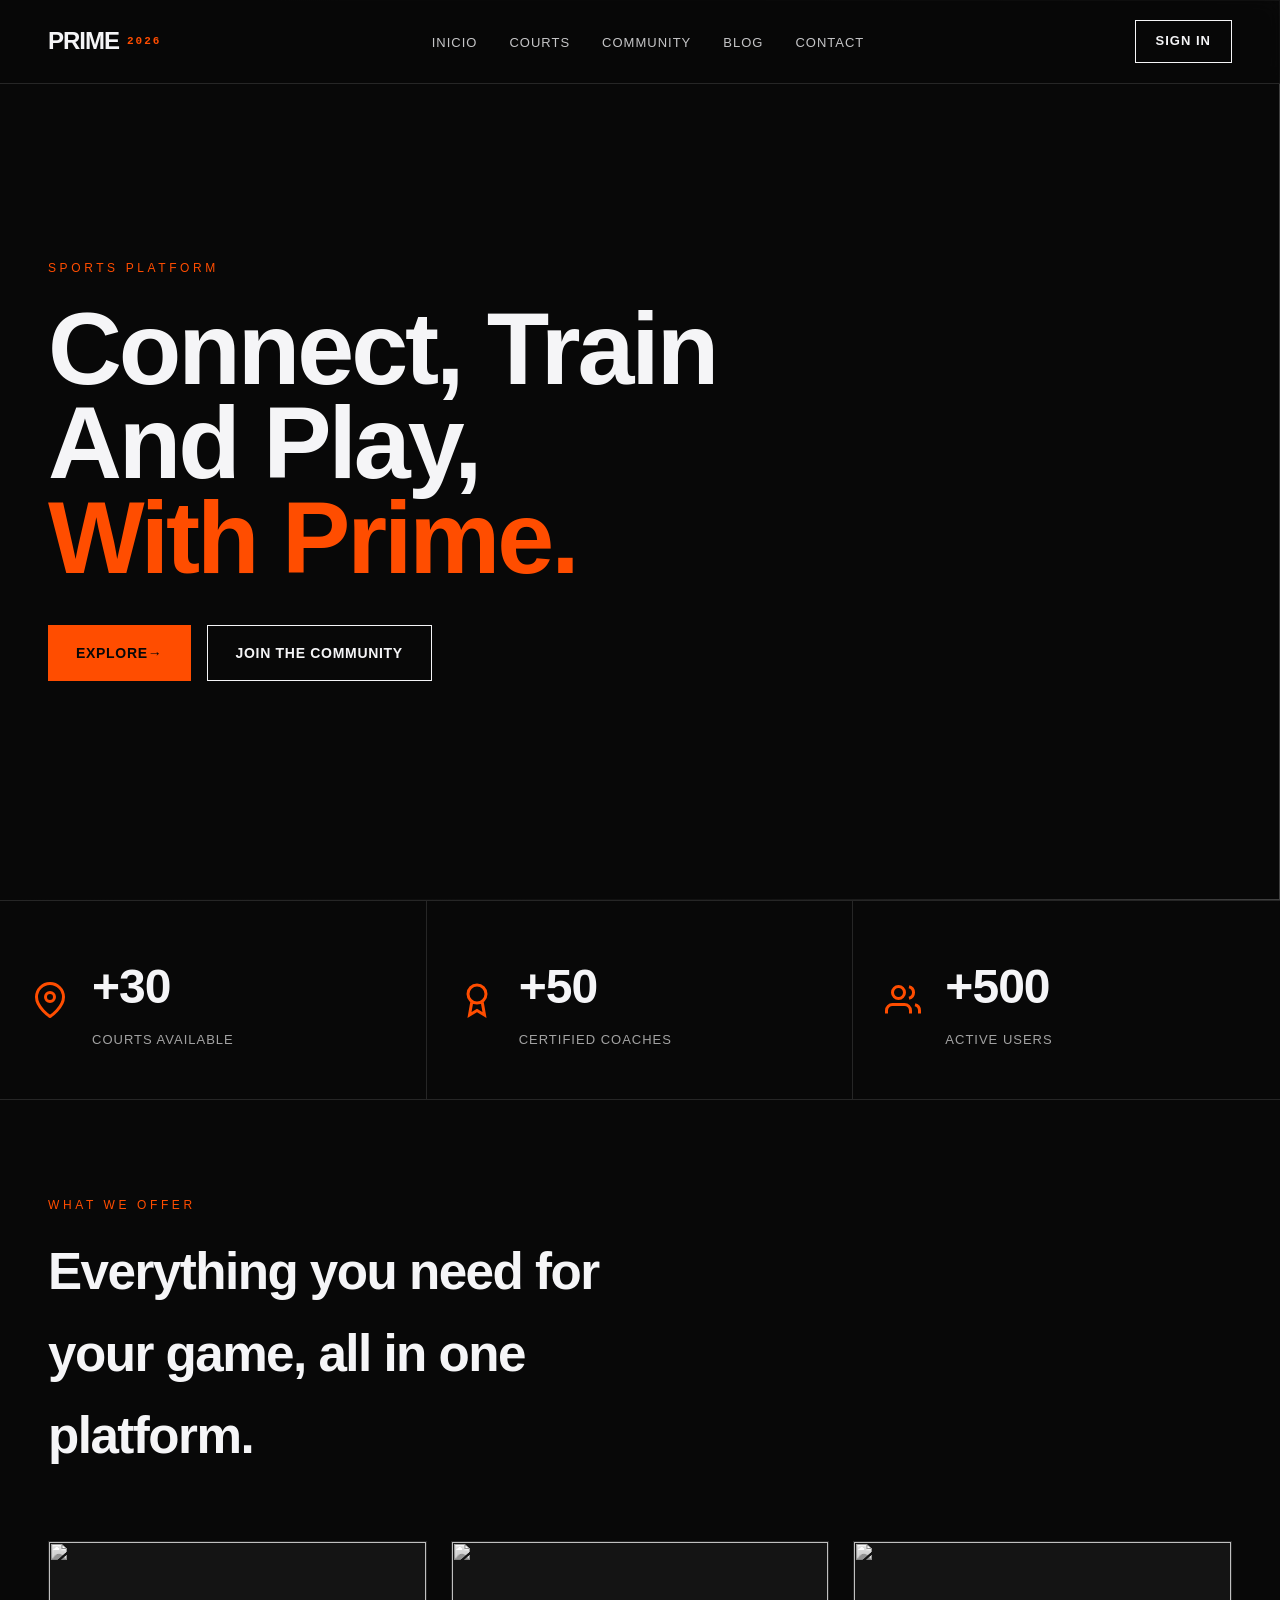
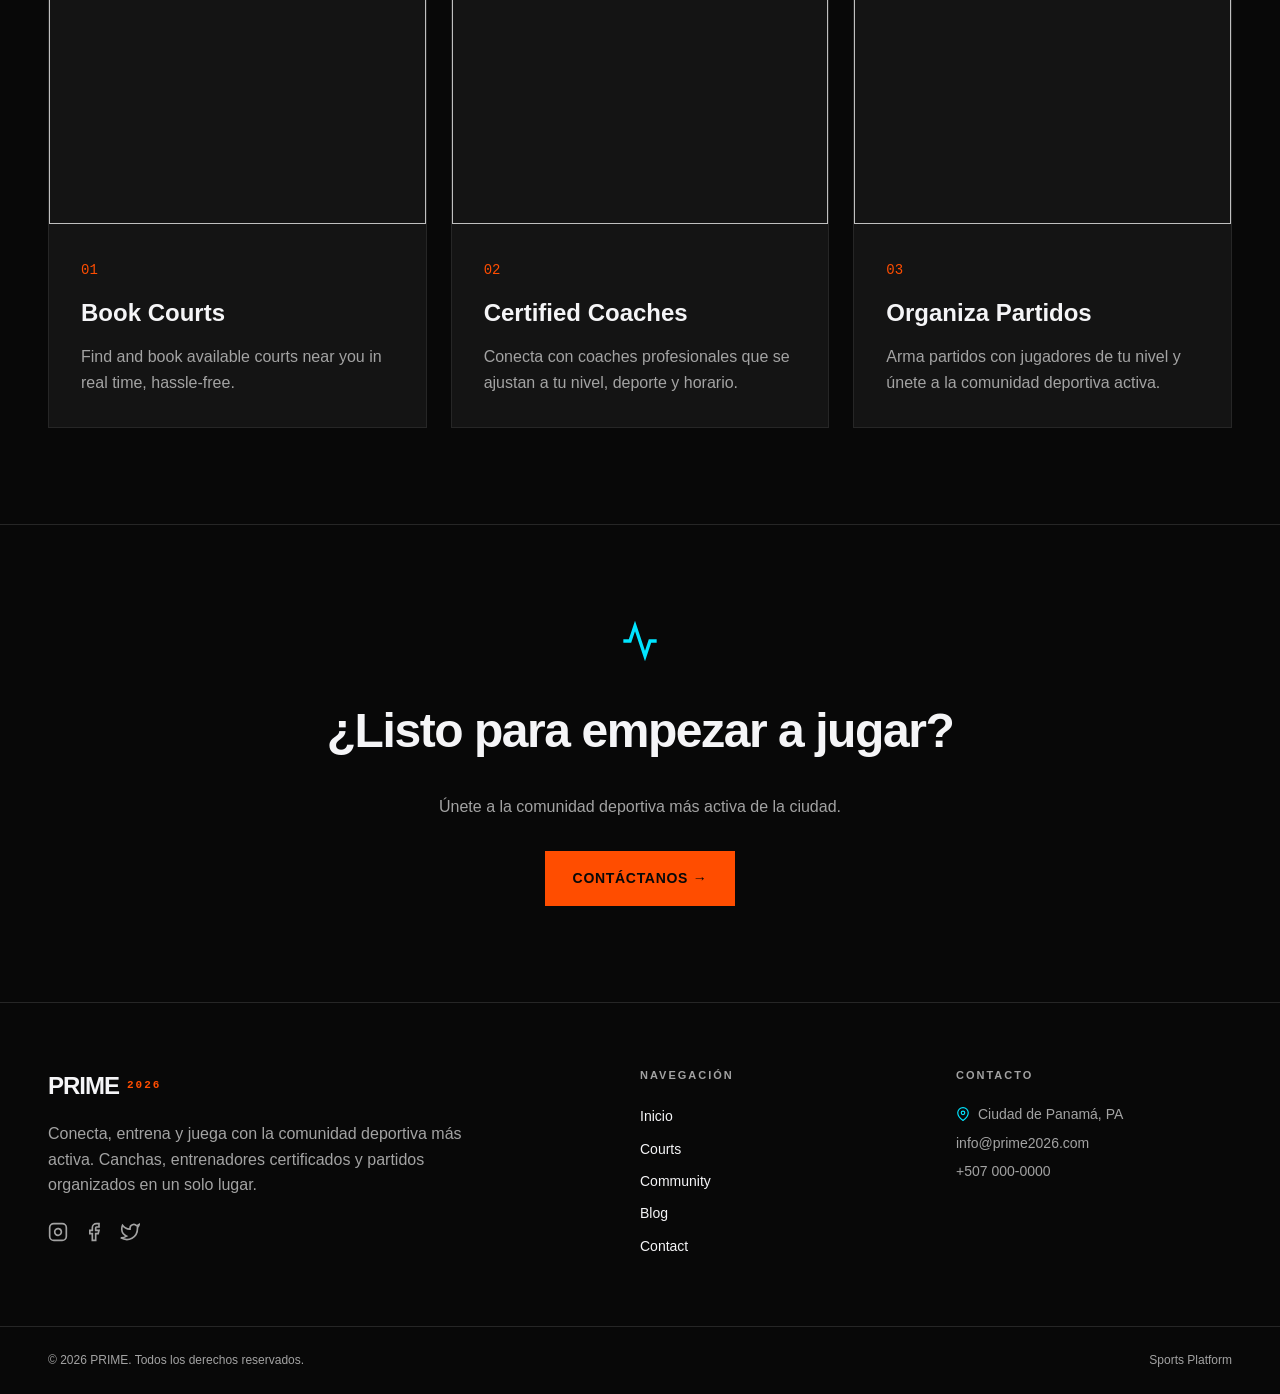
==== commit 56c06ef1: "wao" ====
--- a/INDEX.html
+++ b/INDEX.html
@@ -1,694 +1,286 @@
+
 <!DOCTYPE html>
 <html lang="es">
 <head>
-  
-  <meta charset='utf-8'>
-  <meta name="viewport" content="width=device-width, initial-scale=1" id="wixDesktopViewport" />
-  <meta http-equiv="X-UA-Compatible" content="IE=edge">
-  <meta name="generator" content="Wix.com Website Builder"/>
-
-  <link rel="icon" sizes="192x192" href="https://www.wix.com/favicon.ico" type="image/x-icon"/>
-  <link rel="shortcut icon" href="https://www.wix.com/favicon.ico" type="image/x-icon"/>
-  <link rel="apple-touch-icon" href="https://www.wix.com/favicon.ico" type="image/x-icon"/>
-
-  <!-- Safari Pinned Tab Icon -->
-  <!-- <link rel="mask-icon" href="https://www.wix.com/favicon.ico"> -->
-
-  <!-- Segmenter Polyfill -->
+  <meta charset="UTF-8">
+  <meta name="viewport" content="width=device-width, initial-scale=1.0">
+  <title>PRIME 2026 | Sports Platform</title>
+  <link rel="Stylesheet" href="Prime.css">
+
+   
+</head>
+<body>
+
+  <!-- NAVBAR -->
+  <nav>
+    <div class="nav-inner">
+      <a class="logo" href="#" onclick="go('home')">PRIME <span>2026</span></a>
+      <ul class="nav-links">
+        <li><a href="#" onclick="go('home')">Inicio</a></li>
+        <li><a href="#" onclick="go('courts')">Courts</a></li>
+        <li><a href="#" onclick="go('community')">Community</a></li>
+        <li><a href="#" onclick="go('blog')">Blog</a></li>
+        <li><a href="#" onclick="go('contact')">Contact</a></li>
+      </ul>
+      <a class="nav-cta" href="#" onclick="go('contact')">Sign In</a>
+      <button class="menu-toggle" onclick="toggleMenu()" aria-label="Menu">☰</button>
+    </div>
+    <div class="mobile-menu" id="mobileMenu">
+      <a href="#" onclick="go('home')">Inicio</a>
+      <a href="#" onclick="go('courts')">Courts</a>
+      <a href="#" onclick="go('community')">Community</a>
+      <a href="#" onclick="go('blog')">Blog</a>
+      <a href="#" onclick="go('contact')">Contact</a>
+    </div>
+  </nav>
+
+  <!-- ===== HOME ===== -->
+  <div class="page active" id="home">
+    <section class="hero">
+      <div class="hero-bg">
+        <img src="https://images.unsplash.com/photo-1461896836934-ffe607ba8211?auto=format&fit=crop&q=80&w=2070" alt="">
+      </div>
+      <div class="hero-content">
+        <p class="uppercase-track text-accent">Sports Platform</p>
+        <h1>Connect, Train<br>And Play,<br><span class="text-accent">With Prime.</span></h1>
+        <p class="sub"<Find courts, connect with certified coaches, and organize matches with a sports community—all in one place.</p>
+        <div class="hero-cta">
+          <a class="btn btn-primary" href="#" onclick="go('courts')">Explore→</a>
+          <a class="btn btn-outline" href="#" onclick="go('community')">Join the Community</a>
+        </div>
+      </div>
+    </section>
+
+    <section class="stats">
+      <div class="stat">
+        <svg width="36" height="36" viewBox="0 0 24 24" fill="none" stroke="currentColor" stroke-width="2"><path d="M21 10c0 7-9 13-9 13s-9-6-9-13a9 9 0 0 1 18 0z"/><circle cx="12" cy="10" r="3"/></svg>
+        <div><div class="stat-num">+30</div><div class="stat-label">Courts Available</div></div>
+      </div>
+      <div class="stat">
+        <svg width="36" height="36" viewBox="0 0 24 24" fill="none" stroke="currentColor" stroke-width="2"><circle cx="12" cy="8" r="6"/><path d="M15.5 13.5L17 22l-5-3-5 3 1.5-8.5"/></svg>
+        <div><div class="stat-num">+50</div><div class="stat-label">Certified Coaches</div></div>
+      </div>
+      <div class="stat">
+        <svg width="36" height="36" viewBox="0 0 24 24" fill="none" stroke="currentColor" stroke-width="2"><path d="M17 21v-2a4 4 0 0 0-4-4H5a4 4 0 0 0-4 4v2"/><circle cx="9" cy="7" r="4"/><path d="M23 21v-2a4 4 0 0 0-3-3.87"/><path d="M16 3.13a4 4 0 0 1 0 7.75"/></svg>
+        <div><div class="stat-num">+500</div><div class="stat-label">Active Users</div></div>
+      </div>
+    </section>
+
+    <section class="section">
+      <div class="section-head">
+        <p class="uppercase-track text-accent">What We Offer</p>
+        <h2>Everything you need for your game, all in one platform.</h2>
+      </div>
+      <div class="grid-3">
+        <div class="card">
+          <div class="card-img"><img src="https://images.unsplash.com/photo-1546519638-68e109498ffc?auto=format&fit=crop&q=80&w=1200" alt=""></div>
+          <div class="card-body"><span class="card-num">01</span><h3>Book Courts</h3><p>Find and book available courts near you in real time, hassle-free.</p></div>
+        </div>
+        <div class="card">
+          <div class="card-img"><img src="https://images.unsplash.com/photo-1571019613454-1cb2f99b2d8b?auto=format&fit=crop&q=80&w=1200" alt=""></div>
+          <div class="card-body"><span class="card-num">02</span><h3>Certified Coaches</h3><p>Conecta con coaches profesionales que se ajustan a tu nivel, deporte y horario.</p></div>
+        </div>
+        <div class="card">
+          <div class="card-img"><img src="https://images.unsplash.com/photo-1517649763962-0c623066013b?auto=format&fit=crop&q=80&w=1200" alt=""></div>
+          <div class="card-body"><span class="card-num">03</span><h3>Organiza Partidos</h3><p>Arma partidos con jugadores de tu nivel y únete a la comunidad deportiva activa.</p></div>
+        </div>
+      </div>
+    </section>
+
+    <section class="cta-band">
+      <svg width="40" height="40" viewBox="0 0 24 24" fill="none" stroke="#00E5FF" stroke-width="2" style="margin:0 auto;"><polyline points="22 12 18 12 15 21 9 3 6 12 2 12"/></svg>
+      <h2>¿Listo para empezar a jugar?</h2>
+      <p class="muted">Únete a la comunidad deportiva más activa de la ciudad.</p>
+      <a class="btn btn-primary" href="#" onclick="go('contact')" style="margin-top:32px;">Contáctanos →</a>
+    </section>
+  </div>
+
+  <!-- ===== COURTS ===== -->
+  <div class="page" id="courts">
+    <div class="page-head">
+      <p class="uppercase-track text-accent">Reserva tu espacio</p>
+      <h1>Courts disponibles</h1>
+      <p>Explora las canchas disponibles y reserva tu próxima partida.</p>
+    </div>
+    <section class="section">
+      <div class="filters" id="filters">
+        <svg width="18" height="18" viewBox="0 0 24 24" fill="none" stroke="#00E5FF" stroke-width="2"><polygon points="22 3 2 3 10 12.46 10 19 14 21 14 12.46 22 3"/></svg>
+        <button class="active" onclick="filterCourts('Todos', this)">Todos</button>
+        <button onclick="filterCourts('Fútbol', this)">Fútbol</button>
+        <button onclick="filterCourts('Tenis', this)">Tenis</button>
+        <button onclick="filterCourts('Básquet', this)">Básquet</button>
+        <button onclick="filterCourts('Pádel', this)">Pádel</button>
+        <button onclick="filterCourts('Vólibol', this)">Vólibol</button>
+      </div>
+      <div class="grid-3" id="courtsGrid"></div>
+    </section>
+  </div>
+
+  <!-- ===== COMMUNITY ===== -->
+  <div class="page" id="community">
+    <div class="page-head">
+      <p class="uppercase-track text-accent">Únete al juego</p>
+      <h1>La comunidad Prime</h1>
+      <p>Conecta con jugadores, organízate y participa en eventos deportivos.</p>
+    </div>
+    <section class="section">
+      <div class="grid-3" style="grid-template-columns:repeat(4,1fr);margin-bottom:80px;" id="playersGrid"></div>
+      <div class="section-head" style="margin-bottom:48px;">
+        <svg width="36" height="36" viewBox="0 0 24 24" fill="none" stroke="#00E5FF" stroke-width="2"><path d="M6 9H4.5a2.5 2.5 0 0 1 0-5H6"/><path d="M18 9h1.5a2.5 2.5 0 0 0 0-5H18"/><path d="M4 22h16"/><path d="M10 14.66V17c0 .55-.47.98-.97 1.21C7.85 18.75 7 20.24 7 22"/><path d="M14 14.66V17c0 .55.47.98.97 1.21C16.15 18.75 17 20.24 17 22"/><path d="M18 2H6v7a6 6 0 0 0 12 0V2Z"/></svg>
+        <h2 style="margin-top:16px;">Próximos eventos</h2>
+      </div>
+      <div style="display:flex;flex-direction:column;gap:1px;" id="eventsList"></div>
+    </section>
+  </div>
+
+  <!-- ===== BLOG ===== -->
+  <div class="page" id="blog">
+    <div class="page-head">
+      <p class="uppercase-track text-accent">Ideas y entrenamiento</p>
+      <h1>El Blog de Prime</h1>
+      <p>Consejos, guías y novedades del mundo deportivo.</p>
+    </div>
+    <section class="section">
+      <div class="grid-2" id="blogGrid"></div>
+    </section>
+  </div>
+
+  <!-- ===== CONTACT ===== -->
+  <div class="page" id="contact">
+    <div class="page-head">
+      <p class="uppercase-track text-accent">Hablemos</p>
+      <h1>Contáctanos</h1>
+      <p>¿Tienes preguntas o quieres unirte a Prime? Escríbenos.</p>
+    </div>
+    <section class="section">
+      <div class="contact-grid">
+        <div>
+          <h2 style="font-size:1.5rem;margin-bottom:32px;">Información</h2>
+          <ul class="info-list">
+            <li><svg width="20" height="20" viewBox="0 0 24 24" fill="none" stroke="currentColor" stroke-width="2"><path d="M21 10c0 7-9 13-9 13s-9-6-9-13a9 9 0 0 1 18 0z"/><circle cx="12" cy="10" r="3"/></svg><div><div class="info-label">Ubicación</div><p>Ciudad de Panamá, Panamá</p></div></li>
+            <li><svg width="20" height="20" viewBox="0 0 24 24" fill="none" stroke="currentColor" stroke-width="2"><path d="M4 4h16c1.1 0 2 .9 2 2v12c0 1.1-.9 2-2 2H4c-1.1 0-2-.9-2-2V6c0-1.1.9-2 2-2z"/><polyline points="22,6 12,13 2,6"/></svg><div><div class="info-label">Email</div><p>info@prime2026.com</p></div></li>
+            <li><svg width="20" height="20" viewBox="0 0 24 24" fill="none" stroke="currentColor" stroke-width="2"><path d="M22 16.92v3a2 2 0 0 1-2.18 2 19.79 19.79 0 0 1-8.63-3.07 19.5 19.5 0 0 1-6-6 19.79 19.79 0 0 1-3.07-8.67A2 2 0 0 1 4.11 2h3a2 2 0 0 1 2 1.72 12.84 12.84 0 0 0 .7 2.81 2 2 0 0 1-.45 2.11L8.09 9.91a16 16 0 0 0 6 6l1.27-1.27a2 2 0 0 1 2.11-.45 12.84 12.84 0 0 0 2.81.7A2 2 0 0 1 22 16.92z"/></svg><div><div class="info-label">Teléfono</div><p>+507 000-0000</p></div></li>
+          </ul>
+        </div>
+        <div id="contactFormWrap">
+          <form class="form" id="contactForm" onsubmit="submitForm(event)">
+            <div class="form-row">
+              <div><label>Nombre</label><input required></div>
+              <div><label>Email</label><input type="email" required></div>
+            </div>
+            <div><label>Asunto</label><input></div>
+            <div><label>Mensaje</label><textarea rows="5" required></textarea></div>
+            <button class="btn btn-primary" type="submit">Enviar mensaje ➤</button>
+          </form>
+        </div>
+      </div>
+    </section>
+  </div>
+
+  <!-- FOOTER -->
+  <footer>
+    <div class="footer-grid">
+      <div class="footer-brand">
+        <div class="logo">PRIME <span>2026</span></div>
+        <p>Conecta, entrena y juega con la comunidad deportiva más activa. Canchas, entrenadores certificados y partidos organizados en un solo lugar.</p>
+        <div class="footer-social">
+          <a href="#" aria-label="Instagram"><svg width="20" height="20" viewBox="0 0 24 24" fill="none" stroke="currentColor" stroke-width="2"><rect x="2" y="2" width="20" height="20" rx="5"/><path d="M16 11.37A4 4 0 1 1 12.63 8 4 4 0 0 1 16 11.37z"/><line x1="17.5" y1="6.5" x2="17.51" y2="6.5"/></svg></a>
+          <a href="#" aria-label="Facebook"><svg width="20" height="20" viewBox="0 0 24 24" fill="none" stroke="currentColor" stroke-width="2"><path d="M18 2h-3a5 5 0 0 0-5 5v3H7v4h3v8h4v-8h3l1-4h-4V7a1 1 0 0 1 1-1h3z"/></svg></a>
+          <a href="#" aria-label="Twitter"><svg width="20" height="20" viewBox="0 0 24 24" fill="none" stroke="currentColor" stroke-width="2"><path d="M23 3a10.9 10.9 0 0 1-3.14 1.53 4.48 4.48 0 0 0-7.86 3v1A10.66 10.66 0 0 1 3 4s-4 9 5 13a11.64 11.64 0 0 1-7 2c9 5 20 0 20-11.5a4.5 4.5 0 0 0-.08-.83A7.72 7.72 0 0 0 23 3z"/></svg></a>
+        </div>
+      </div>
+      <div class="footer-col">
+        <h4>Navegación</h4>
+        <a href="#" onclick="go('home')">Inicio</a>
+        <a href="#" onclick="go('courts')">Courts</a>
+        <a href="#" onclick="go('community')">Community</a>
+        <a href="#" onclick="go('blog')">Blog</a>
+        <a href="#" onclick="go('contact')">Contact</a>
+      </div>
+      <div class="footer-col">
+        <h4>Contacto</h4>
+        <p><svg width="14" height="14" viewBox="0 0 24 24" fill="none" stroke="#00E5FF" stroke-width="2" style="flex-shrink:0;"><path d="M21 10c0 7-9 13-9 13s-9-6-9-13a9 9 0 0 1 18 0z"/><circle cx="12" cy="10" r="3"/></svg> Ciudad de Panamá, PA</p>
+        <p>info@prime2026.com</p>
+        <p>+507 000-0000</p>
+      </div>
+    </div>
+    <div class="footer-bottom">
+      <p>© 2026 PRIME. Todos los derechos reservados.</p>
+      <p>Sports Platform</p>
+    </div>
+  </footer>
+
   <script>
-    if (!window.Intl || !window.Intl.Segmenter) {
-      (function() {
-        var script = document.createElement('script');
-        script.src = 'https://static.parastorage.com/unpkg/@formatjs/intl-segmenter@11.7.10/polyfill.iife.js';
-        document.head.appendChild(script);
-      })();
+    // Navigation
+    function go(page) {
+      event.preventDefault();
+      document.querySelectorAll('.page').forEach(p => p.classList.remove('active'));
+      document.getElementById(page).classList.add('active');
+      window.scrollTo(0, 0);
+      document.getElementById('mobileMenu').classList.remove('open');
+    }
+    function toggleMenu() {
+      document.getElementById('mobileMenu').classList.toggle('open');
+    }
+
+    // Courts data
+    var courts = [
+      { name: 'Cancha El Cangrejo', sport: 'Fútbol', location: 'San Francisco', price: '$25/hora', img: 'https://images.unsplash.com/photo-1551958219-acbc608c6377?auto=format&fit=crop&q=80&w=1200' },
+      { name: 'Prime Tennis Club', sport: 'Tenis', location: 'Clayton', price: '$18/hora', img: 'https://images.unsplash.com/photo-1622279457486-62dcc4a431d6?auto=format&fit=crop&q=80&w=1200' },
+      { name: 'Basket Arena', sport: 'Básquet', location: 'Obarrio', price: '$20/hora', img: 'https://images.unsplash.com/photo-1546519638-68e109498ffc?auto=format&fit=crop&q=80&w=1200' },
+      { name: 'Pádel Zone', sport: 'Pádel', location: 'Costa del Este', price: '$30/hora', img: 'https://images.unsplash.com/photo-1606107837371-4bc24e703649?auto=format&fit=crop&q=80&w=1200' },
+      { name: 'Beach Volley Court', sport: 'Vólibol', location: 'Punta Pacífica', price: '$22/hora', img: 'https://images.unsplash.com/photo-1583136529515-0e4bc0c4c5b3?auto=format&fit=crop&q=80&w=1200' },
+      { name: 'Green Field 2', sport: 'Fútbol', location: 'Bethania', price: '$25/hora', img: 'https://images.unsplash.com/photo-1579952363873-27f5b4cf2153?auto=format&fit=crop&q=80&w=1200' }
+    ];
+    function renderCourts(list) {
+      document.getElementById('courtsGrid').innerHTML = list.map(function(c) {
+        return '<div class="card court-card"><div class="card-img"><img src="'+c.img+'" alt="'+c.name+'"></div><div class="card-body"><div class="court-top"><h3>'+c.name+'</h3><span class="court-price">'+c.price+'</span></div><div class="court-meta"><svg width="14" height="14" viewBox="0 0 24 24" fill="none" stroke="currentColor" stroke-width="2"><path d="M17 21v-2a4 4 0 0 0-4-4H5a4 4 0 0 0-4 4v2"/><circle cx="9" cy="7" r="4"/><path d="M23 21v-2a4 4 0 0 0-3-3.87"/><path d="M16 3.13a4 4 0 0 1 0 7.75"/></svg>'+c.sport+'</div><div class="court-meta"><svg width="14" height="14" viewBox="0 0 24 24" fill="none" stroke="currentColor" stroke-width="2"><path d="M21 10c0 7-9 13-9 13s-9-6-9-13a9 9 0 0 1 18 0z"/><circle cx="12" cy="10" r="3"/></svg>'+c.location+'</div><button class="court-btn">Reservar</button></div></div>';
+      }).join('');
+    }
+    function filterCourts(sport, btn) {
+      document.querySelectorAll('#filters button').forEach(function(b){ b.classList.remove('active'); });
+      btn.classList.add('active');
+      renderCourts(sport === 'Todos' ? courts : courts.filter(function(c){ return c.sport === sport; }));
+    }
+    renderCourts(courts);
+
+    // Players
+    var players = [
+      { name: 'Carlos Mendoza', sport: 'Fútbol', level: 'Avanzado', img: 'https://images.unsplash.com/photo-1535713875002-d1d0cf377fde?auto=format&fit=crop&q=80&w=600' },
+      { name: 'Ana Ruiz', sport: 'Tenis', level: 'Intermedio', img: 'https://images.unsplash.com/photo-1494790108377-be9c29b29330?auto=format&fit=crop&q=80&w=600' },
+      { name: 'Diego Torres', sport: 'Básquet', level: 'Profesional', img: 'https://images.unsplash.com/photo-1507003211169-0a1dd7228f2d?auto=format&fit=crop&q=80&w=600' },
+      { name: 'María López', sport: 'Pádel', level: 'Principiante', img: 'https://images.unsplash.com/photo-1438761681033-6461ffad8d80?auto=format&fit=crop&q=80&w=600' }
+    ];
+    document.getElementById('playersGrid').innerHTML = players.map(function(p) {
+      return '<div class="card player-card"><div class="card-img"><img src="'+p.img+'" alt="'+p.name+'"></div><div class="card-body"><h3>'+p.name+'</h3><p class="meta">'+p.sport+' · '+p.level+'</p><button class="connect">💬 Conectar</button></div></div>';
+    }).join('');
+
+    // Events
+    var events = [
+      { title: 'Torneo Prime Fútbol', date: '15 Oct 2026', spots: '24 jugadores' },
+      { title: 'Clínica de Tenis', date: '22 Oct 2026', spots: '12 jugadores' },
+      { title: 'Liga de Pádel', date: '05 Nov 2026', spots: '32 jugadores' }
+    ];
+    document.getElementById('eventsList').innerHTML = events.map(function(e) {
+      return '<div class="event"><div class="event-row"><div class="event-info"><svg width="24" height="24" viewBox="0 0 24 24" fill="none" stroke="currentColor" stroke-width="2"><rect x="3" y="4" width="18" height="18" rx="2"/><line x1="16" y1="2" x2="16" y2="6"/><line x1="8" y1="2" x2="8" y2="6"/><line x1="3" y1="10" x2="21" y2="10"/></svg><div><h3>'+e.title+'</h3><p class="date">'+e.date+' · '+e.spots+'</p></div></div><a class="btn btn-outline" href="#" style="padding:10px 20px;">Inscribirse</a></div></div>';
+    }).join('');
+
+    // Blog
+    var posts = [
+      { title: '5 consejos para mejorar tu saque en tenis', excerpt: 'Técnicas prácticas que te ayudarán a ganar potencia y precisión.', date: '02 Oct 2026', category: 'Tenis', img: 'https://images.unsplash.com/photo-1622279457486-62dcc4a431d6?auto=format&fit=crop&q=80&w=1200' },
+      { title: 'Cómo elegir la cancha de fútbol ideal', excerpt: 'Superficies, tamaño y ubicación: lo que debes considerar.', date: '28 Sep 2026', category: 'Fútbol', img: 'https://images.unsplash.com/photo-1579952363873-27f5b4cf2153?auto=format&fit=crop&q=80&w=1200' },
+      { title: 'Pádel: el deporte que crece en Panamá', excerpt: 'Por qué cada vez más personas se suman al pádel.', date: '20 Sep 2026', category: 'Pádel', img: 'https://images.unsplash.com/photo-1606107837371-4bc24e703649?auto=format&fit=crop&q=80&w=1200' },
+      { title: 'Entrenamiento funcional para deportistas', excerpt: 'Rutinas para mejorar tu rendimiento en cualquier deporte.', date: '15 Sep 2026', category: 'Fitness', img: 'https://images.unsplash.com/photo-1517836357463-d4af1c12875e?auto=format&fit=crop&q=80&w=1200' }
+    ];
+    document.getElementById('blogGrid').innerHTML = posts.map(function(p) {
+      return '<article class="card blog-card"><div class="card-img" style="aspect-ratio:16/9;"><img src="'+p.img+'" alt="'+p.title+'"></div><div class="card-body"><div class="blog-meta"><span class="cat">'+p.category+'</span><span>📅 '+p.date+'</span></div><h2>'+p.title+'</h2><p class="muted">'+p.excerpt+'</p><span class="read-more">Leer más →</span></div></article>';
+    }).join('');
+
+    // Contact form
+    function submitForm(e) {
+      e.preventDefault();
+      document.getElementById('contactFormWrap').innerHTML = '<div class="sent-box"><svg width="36" height="36" viewBox="0 0 24 24" fill="none" stroke="#00E5FF" stroke-width="2" style="margin:0 auto;"><line x1="22" y1="2" x2="11" y2="13"/><polygon points="22 2 15 22 11 13 2 9 22 2"/></svg><h3>¡Mensaje enviado!</h3><p class="muted">Nos pondremos en contacto pronto.</p></div>';
     }
   </script>
-
-  <!-- Legacy Polyfills -->
-  <script nomodule="" src="https://static.parastorage.com/unpkg/core-js-bundle@3.2.1/minified.js"></script>
-  <script nomodule="" src="https://static.parastorage.com/unpkg/focus-within-polyfill@5.0.9/dist/focus-within-polyfill.js"></script>
-
-  <!-- Performance API Polyfills -->
-  <script>
-  (function () {
-    var noop = function noop() {};
-    if ("performance" in window === false) {
-      window.performance = {};
-    }
-    window.performance.mark = performance.mark || noop;
-    window.performance.measure = performance.measure || noop;
-    if ("now" in window.performance === false) {
-      var nowOffset = Date.now();
-      if (performance.timing && performance.timing.navigationStart) {
-        nowOffset = performance.timing.navigationStart;
-      }
-      window.performance.now = function now() {
-        return Date.now() - nowOffset;
-      };
-    }
-  })();
-  </script>
-
-  
-    <!-- Essential Viewer Model -->
-    <script type="application/json" id="wix-essential-viewer-model">{"fleetConfig":{"fleetName":"thunderbolt-renderer","type":"GA","code":0},"mode":{"qa":false,"enableTestApi":false,"addAllServices":false,"debug":false,"ssrIndicator":false,"ssrOnly":false,"siteAssetsFallback":"enable","versionIndicator":false},"componentsLibrariesTopology":[{"artifactId":"editor-elements","namespace":"wixui","url":"https:\/\/static.parastorage.com\/services\/editor-elements\/1.15569.0"},{"artifactId":"editor-elements","namespace":"dsgnsys","url":"https:\/\/static.parastorage.com\/services\/editor-elements\/1.15569.0"}],"siteFeaturesConfigs":{"sessionManager":{"isRunningInDifferentSiteContext":false}},"language":{"userLanguage":"es"},"siteAssets":{"clientTopology":{"mediaRootUrl":"https:\/\/static.wixstatic.com","scriptsUrl":"static.parastorage.com","staticMediaUrl":"https:\/\/static.wixstatic.com\/media","staticAudioUrl":"https:\/\/music.wixstatic.com\/mp3","moduleRepoUrl":"https:\/\/static.parastorage.com\/unpkg","fileRepoUrl":"https:\/\/static.parastorage.com\/services","viewerAppsUrl":"https:\/\/viewer-apps.parastorage.com","viewerAssetsUrl":"https:\/\/viewer-assets.parastorage.com","siteAssetsUrl":"https:\/\/siteassets.parastorage.com","pageJsonServerUrls":["https:\/\/pages.parastorage.com","https:\/\/staticorigin.wixstatic.com","https:\/\/fallback.wix.com\/wix-html-editor-pages-webapp\/page"],"pathOfTBModulesInFileRepoForFallback":"wix-thunderbolt\/dist\/"}},"siteFeatures":["accessibilityBrowserZoom","appMonitoring","assetsLoader","businessLogger","captcha","clickHandlerRegistrar","commonConfig","componentsRegistry","consentPolicy","customCss","cyclicTabbing","domSelectors","domStore","environmentWixCodeSdk","environment","externalServices","locationWixCodeSdk","mpaNavigation","navigationManager","navigationPhases","ooi","pages","panorama","renderer","reporter","router","scrollRestoration","seoWixCodeSdk","seo","sessionManager","siteMembersWixCodeSdk","siteMembers","siteScrollBlocker","siteWixCodeSdk","speculationRules","ssrCache","stores","structureApi","thunderboltInitializer","tpaCommons","translations","usedPlatformApis","warmupData","windowMessageRegistrar","windowWixCodeSdk","wixEmbedsApi","componentsLoader","componentsReact","platform"],"site":{"externalBaseUrl":"https:\/\/alissonabrego20275.wixstudio.com\/prime2026","isSEO":false},"media":{"staticMediaUrl":"https:\/\/static.wixstatic.com\/media","mediaRootUrl":"https:\/\/static.wixstatic.com\/","staticVideoUrl":"https:\/\/video.wixstatic.com\/","userDomainMediaPrefixes":[]},"requestUrl":"https:\/\/alissonabrego20275.wixstudio.com\/prime2026","rollout":{"siteAssetsVersionsRollout":false,"isDACRollout":0,"isTBRollout":false},"commonConfig":{"brand":"studio","host":"VIEWER","bsi":"","consentPolicy":{},"consentPolicyHeader":{},"siteRevision":"176","renderingFlow":"NONE","language":"es","locale":"es-pa"},"interactionSampleRatio":0.01,"accessTokensUrl":"https:\/\/alissonabrego20275.wixstudio.com\/prime2026\/_api\/v1\/access-tokens","experiments":{"specs.thunderbolt.hardenFetchAndXHR":true,"specs.thunderbolt.securityExperiments":true,"specs.thunderbolt.allowWebpAvifTransforms":true,"specs.thunderbolt.browserCacheReload":true,"specs.thunderbolt.addIdAsClassName":true,"specs.thunderbolt.usePrerenderUntilScript":true,"specs.thunderbolt.browserZoomMobileOnloadDetection":true,"specs.thunderbolt.customImageDomain":true}}</script>
-    <script>window.viewerModel = JSON.parse(document.getElementById('wix-essential-viewer-model').textContent)</script>
-  
-
-  <!-- Globals Definitions -->
-  <script>
-    (function () {
-      var now = Date.now()
-      var activationStart = 0
-      try {
-        var navEntry = performance.getEntriesByType('navigation')[0];
-        if (navEntry && navEntry.activationStart > 0) {
-          activationStart = navEntry.activationStart;
-        }
-      } catch (e) {}
-      window.initialTimestamps = {
-        initialTimestamp: now,
-        initialRequestTimestamp: Math.round(performance.timeOrigin ? performance.timeOrigin + activationStart : now - performance.now() + activationStart)
-      }
-
-      window.thunderboltTag = "libs-releases-GA-local"
-      window.thunderboltVersion = "1.18163.0"
-    })();
-  </script>
-
-  <script>
-    window.commonConfig = viewerModel.commonConfig
-  </script>
-
-  
-  <!-- BEGIN handleAccessTokens bundle -->
-
-  <script data-url="https://static.parastorage.com/services/wix-thunderbolt/dist/handleAccessTokens.inline.3250797b.bundle.min.js">(()=>{"use strict";let e,t,r,o;var n={},i={};function l(e){var t=i[e];if(void 0!==t)return t.exports;var r=i[e]={exports:{}};return n[e](r,r.exports,l),r.exports}function a(e){let{context:t,property:r,value:o,enumerable:n=!0}=e,i=e.get,l=e.set;if(!r||void 0===o&&!i&&!l)return Error("property and value are required");let a=t||globalThis,s=a?.[r],u={};if(void 0!==o)u.value=o;else{if(i){let e=c(i);e&&(u.get=e)}if(l){let e=c(l);e&&(u.set=e)}}let p={...u,enumerable:n||!1,configurable:!1};void 0!==o&&(p.writable=!1);try{Object.defineProperty(a,r,p)}catch(e){return e instanceof TypeError?s:e}return s}function c(e,t){return"function"==typeof e?e:e?.async===!0&&"function"==typeof e.func?t?async function(t){return e.func(t)}:async function(){return e.func()}:"function"==typeof e?.func?e.func:void 0}l.rv=()=>"1.6.8",l.ruid="bundler=rspack@1.6.8";try{a({property:"strictDefine",value:a})}catch{}try{a({property:"defineStrictObject",value:function e(t){let{context:r,property:o,propertiesToExclude:n=[],skipPrototype:i=!1,hardenPrototypePropertiesToExclude:l=[]}=t;if(!o)return Error("property is required");let c=(r||globalThis)[o],p={},f=u(r,o);c&&("object"==typeof c||"function"==typeof c)&&Reflect.ownKeys(c).forEach(e=>{if(!n.includes(e)&&!s.includes(e)){let t=u(c,e);if(t&&(t.writable||t.configurable)){let{value:r,get:o,set:n,enumerable:i=!1}=t,l={};void 0!==r?l.value=r:o?l.get=o:n&&(l.set=n);try{let t=a({context:c,property:e,...l,enumerable:i});p[e]=t}catch(r){if(r instanceof TypeError)try{p[e]=t.value||t.get||t.set}catch{}else throw r}}}});let d={originalObject:c,originalProperties:p};if(!i&&c?.prototype!==void 0){let t=e({context:c,property:"prototype",propertiesToExclude:l,skipPrototype:!0});t instanceof Error||(d.originalPrototype=t?.originalObject,d.originalPrototypeProperties=t?.originalProperties)}return a({context:r,property:o,value:c,enumerable:f?.enumerable}),d}})}catch{}try{a({property:"defineStrictMethod",value:function(e,t){let r=(t||globalThis)[e],o=u(t||globalThis,e);return r&&o&&(o.writable||o.configurable)?(Object.freeze(r),a({context:globalThis,property:e,value:r})):r}})}catch{}var s=["toString","toLocaleString","valueOf","constructor","prototype"];function u(e,t){if(!(!e||!t))try{return Reflect.getOwnPropertyDescriptor(e,t)}catch{return}}function p(e){if("string"!=typeof e)return e;try{return decodeURIComponent(e).toLowerCase().trim()}catch{return e.toLowerCase().trim()}}function f(e,t){let r="";if("string"==typeof e)r=e.split("=")[0]?.trim()||"";else{if(!e||"string"!=typeof e.name)return!1;r=e.name}return t.has(p(r)||"")}function d(e,t){return("string"==typeof e?e.split(";").map(e=>e.trim()).filter(e=>e.length>0):e||[]).filter(e=>!f(e,t))}var y=null;function g(){return null===y&&(y=typeof Document>"u"?void 0:Object.getOwnPropertyDescriptor(Document.prototype,"cookie")),y}let b=(e,t)=>{try{let r=t?t.get.call(document):document.cookie;return r.split(";").map(e=>e.trim()).filter(t=>t?.startsWith(e))[0]?.split("=")[1]}catch(e){return""}},h=(e="",t="",r="/")=>`${e}=; ${t?`domain=${t};`:""} max-age=0; path=${r}; expires=Thu, 01 Jan 1970 00:00:01 GMT`;function m(e,t){try{return sessionStorage[e]("reload",t||"")}catch(e){console.error("ATS: Error calling sessionStorage:",e)}}var v=["true","b","c","new","enabled"];let w=[],S=(e,t)=>{let r;return w.includes(t)||!0===(r=e[t])||"string"==typeof r&&v.includes(r.toLowerCase())},T="client-session-bind",k="sec-fetch-unsupported",{experiments:x}=window.viewerModel,{cookie:E}=(e=new Set([T,"client-binding",k,"svSession","smSession","server-session-bind","wixSession2","wixSession3"].map(e=>e.toLowerCase())),a({context:document,property:"cookie",set:{func:t=>{var r,o;let n,i;return r=document,o=void 0,n=g(),i=p(t.split(";")[0]||"")||"",void([...e].every(e=>!i.startsWith(e.toLowerCase()))&&n?.set?n.set.call(r,t):o&&console.warn(o))}},get:{func:()=>(function(e,t){let r=g();if(!r?.get)throw Error("Cookie descriptor or getter not available");return d(r.get.call(e),t).join("; ")})(document,e)},enumerable:!0}),{cookieStore:function(e,t){if(!globalThis?.cookieStore)return;let r=globalThis.cookieStore.get.bind(globalThis.cookieStore),o=globalThis.cookieStore.getAll.bind(globalThis.cookieStore),n=globalThis.cookieStore.set.bind(globalThis.cookieStore),i=globalThis.cookieStore.delete.bind(globalThis.cookieStore);return a({context:globalThis.CookieStore.prototype,property:"get",value:async function(t){return f(("string"==typeof t?t:t.name)||"",e)?null:r.call(this,t)},enumerable:!0}),a({context:globalThis.CookieStore.prototype,property:"getAll",value:async function(){let t=await o.apply(this,Array.from(arguments));return d(t,e)},enumerable:!0}),a({context:globalThis.CookieStore.prototype,property:"set",value:async function(){let r=Array.from(arguments);if(!f(1===r.length?r[0].name:r[0],e))return n.apply(this,r);t&&console.warn(t)},enumerable:!0}),a({context:globalThis.CookieStore.prototype,property:"delete",value:async function(){let t=Array.from(arguments);if(!f(1===t.length?t[0].name:t[0],e))return i.apply(this,t)},enumerable:!0}),a({context:globalThis.cookieStore,property:"prototype",value:globalThis.CookieStore.prototype,enumerable:!1}),a({context:globalThis,property:"cookieStore",value:globalThis.cookieStore,enumerable:!0}),{get:r,getAll:o,set:n,delete:i}}(e,void 0),cookie:g()}),P="tbReady",C="security_overrideGlobals",{experiments:D,siteFeaturesConfigs:M,accessTokensUrl:O}=window.viewerModel,$={},j=(t=b(T,E),S(x,"specs.thunderbolt.browserCacheReload")&&(b(k,E)||t?m("removeItem"):function(){if("undefined"!=typeof window){let e=performance.getEntriesByType("navigation")[0];return"back_forward"===(e?.type||"")}return!1}()&&function(){let{counter:e}=function(){let e=m("getItem");if(e){let[t,r]=e.split("-"),o=r?parseInt(r,10):0;if(o>=3){let e=t?Number(t):0;if(Date.now()-e>6e4)return{counter:0}}return{counter:o}}return{counter:0}}();e<3?(function(e=1){m("setItem",`${Date.now()}-${e}`)}(e+1),window.location.reload()):console.error("ATS: Max reload attempts reached")}()),r=h(T),o=h(T,location.hostname),E.set.call(document,r),E.set.call(document,o),t);j&&($["client-binding"]=j);let A=fetch;addEventListener(P,function e(t){let{logger:r}=t.detail;try{window.tb.init({fetch:A,fetchHeaders:$})}catch(t){let e=Error("TB003");r.meter(`${C}_${e.message}`,{paramsOverrides:{errorType:C,eventString:e.message}}),window?.viewerModel?.mode.debug&&console.error(t)}finally{removeEventListener(P,e)}}),S(D,"specs.thunderbolt.hardenFetchAndXHR")||(window.fetchDynamicModel=()=>M.sessionManager.isRunningInDifferentSiteContext?Promise.resolve({}):fetch((()=>{try{let e="undefined"!=typeof WorkerGlobalScope&&self instanceof WorkerGlobalScope,t=globalThis?.parent!==globalThis,r=new URL(O,location.href);return(t||e)&&(r.searchParams.set("ifr",String(t)),r.searchParams.set("worker",String(e))),r.href}catch{return O}})(),{credentials:"same-origin",headers:$}).then(function(e){if(!e.ok)throw Error(`[${e.status}]${e.statusText}`);return e.json()}),window.dynamicModelPromise=window.fetchDynamicModel())})();
-//# sourceMappingURL=https://static.parastorage.com/services/wix-thunderbolt/dist/handleAccessTokens.inline.3250797b.bundle.min.js.map</script>
-
-<!-- END handleAccessTokens bundle -->
-
-<!-- BEGIN overrideGlobals bundle -->
-
-<script data-url="https://static.parastorage.com/services/wix-thunderbolt/dist/overrideGlobals.inline.b271af7d.bundle.min.js">(()=>{"use strict";var e={},t={};function r(o){var n=t[o];if(void 0!==n)return n.exports;var i=t[o]={exports:{}};return e[o](i,i.exports,r),i.exports}function o(e){let{context:t,property:r,value:o,enumerable:i=!0}=e,c=e.get,a=e.set;if(!r||void 0===o&&!c&&!a)return Error("property and value are required");let l=t||globalThis,s=l?.[r],u={};if(void 0!==o)u.value=o;else{if(c){let e=n(c);e&&(u.get=e)}if(a){let e=n(a);e&&(u.set=e)}}let p={...u,enumerable:i||!1,configurable:!1};void 0!==o&&(p.writable=!1);try{Object.defineProperty(l,r,p)}catch(e){return e instanceof TypeError?s:e}return s}function n(e,t){return"function"==typeof e?e:e?.async===!0&&"function"==typeof e.func?t?async function(t){return e.func(t)}:async function(){return e.func()}:"function"==typeof e?.func?e.func:void 0}r.rv=()=>"1.6.8",r.ruid="bundler=rspack@1.6.8";try{o({property:"strictDefine",value:o})}catch{}try{o({property:"defineStrictObject",value:c})}catch{}try{o({property:"defineStrictMethod",value:a})}catch{}var i=["toString","toLocaleString","valueOf","constructor","prototype"];function c(e){let{context:t,property:r,propertiesToExclude:n=[],skipPrototype:a=!1,hardenPrototypePropertiesToExclude:s=[]}=e;if(!r)return Error("property is required");let u=(t||globalThis)[r],p={},f=l(t,r);u&&("object"==typeof u||"function"==typeof u)&&Reflect.ownKeys(u).forEach(e=>{if(!n.includes(e)&&!i.includes(e)){let t=l(u,e);if(t&&(t.writable||t.configurable)){let{value:r,get:n,set:i,enumerable:c=!1}=t,a={};void 0!==r?a.value=r:n?a.get=n:i&&(a.set=i);try{let t=o({context:u,property:e,...a,enumerable:c});p[e]=t}catch(r){if(r instanceof TypeError)try{p[e]=t.value||t.get||t.set}catch{}else throw r}}}});let d={originalObject:u,originalProperties:p};if(!a&&u?.prototype!==void 0){let e=c({context:u,property:"prototype",propertiesToExclude:s,skipPrototype:!0});e instanceof Error||(d.originalPrototype=e?.originalObject,d.originalPrototypeProperties=e?.originalProperties)}return o({context:t,property:r,value:u,enumerable:f?.enumerable}),d}function a(e,t){let r=(t||globalThis)[e],n=l(t||globalThis,e);return r&&n&&(n.writable||n.configurable)?(Object.freeze(r),o({context:globalThis,property:e,value:r})):r}function l(e,t){if(!(!e||!t))try{return Reflect.getOwnPropertyDescriptor(e,t)}catch{return}}function s(e){return e.startsWith("//")&&/(?:[a-z0-9](?:[a-z0-9-]{0,61}[a-z0-9])?\.)+[a-z0-9][a-z0-9-]{0,61}[a-z0-9]/g.test(`${location.protocol}:${e}`)&&(e=`${location.protocol}${e}`),!e.startsWith("http")||new URL(e).hostname===location.hostname}function u(e){if("string"!=typeof e)return e;try{return decodeURIComponent(e).toLowerCase().trim()}catch{return e.toLowerCase().trim()}}function p(e,t){return e instanceof Headers?e.forEach((r,o)=>{f(o,t)||e.delete(o)}):Object.keys(e).forEach(r=>{f(r,t)||delete e[r]}),e}function f(e,t){return!t.has(u(e)||"")}function d(e,t){let r=!0,o=u(function(e){let t,r;if(globalThis.Request&&e instanceof Request)t=e.url;else if("function"==typeof e?.toString)t=e.toString();else throw Error("Unsupported type for url");try{return new URL(t).pathname}catch{return(r=t.replace(/#.+/gi,"").split("?").shift()).startsWith("/")?r:`/${r}`}}(e));return o&&t.some(e=>o.includes(e))&&(r=!1),r}var y=["true","b","c","new","enabled"];let b=[],g=(e,t)=>{let r;return b.includes(t)||!0===(r=e[t])||"string"==typeof r&&y.includes(r.toLowerCase())};performance.mark("overrideGlobals started");let{experiments:m}=window.viewerModel,v=g(m,"specs.thunderbolt.securityExperiments");try{let e,t;!function(){let e=globalThis.open,t=document.open;function r(t,r,o){let n="string"!=typeof t,i=e.call(window,t,r,o);return n||t&&s(t)?{}:i}o({property:"open",value:r,context:globalThis,enumerable:!0}),o({property:"open",value:function(e,o,n){return e?r(e,o,n):t.call(document,e||"",o||"",n||"")},context:document,enumerable:!0})}(),v&&function(){let e=document.createElement,t=Element.prototype.setAttribute,r=Element.prototype.setAttributeNS,n=Element.prototype.removeAttribute,i=(Object.getOwnPropertyDescriptor(HTMLIFrameElement.prototype,"contentWindow")?.get,Object.getOwnPropertyDescriptor(HTMLIFrameElement.prototype,"src")),c=i?.get,a=i?.set,l=Object.getOwnPropertyDescriptor(HTMLIFrameElement.prototype,"sandbox")?.get,s=DOMTokenList.prototype.add,p=DOMTokenList.prototype.remove,f=DOMTokenList.prototype.toggle,d=DOMTokenList.prototype.replace,y=Object.getOwnPropertyDescriptor(DOMTokenList.prototype,"value"),b=y?.get,g=y?.set,m=new WeakSet;o({property:"createElement",context:document,value:function(n,i){let c=e.call(document,n,i);return"iframe"===u(n)&&(o({property:"srcdoc",context:c,get:()=>"",set:()=>{console.warn("`srcdoc` is not allowed in iframe elements.")}}),o({property:"setAttribute",context:c,value:function(e,r){if("srcdoc"===e.toLowerCase())return void console.warn("`srcdoc` attribute is not allowed to be set.");t.call(c,e,r);e.toLowerCase()},enumerable:!1}),o({property:"setAttributeNS",context:c,value:function(e,t,o){if("srcdoc"===t.toLowerCase())return void console.warn("`srcdoc` attribute is not allowed to be set.");r.call(c,e,t,o);t.toLowerCase()},enumerable:!1})),c},enumerable:!0})}(),g(m,"specs.thunderbolt.hardenFetchAndXHR")&&v&&function(e,t,r){let n=fetch,i=XMLHttpRequest,c=new Set(t);function a(){let t=new i,o=t.open,n=t.setRequestHeader;return t.open=function(){let n=Array.from(arguments),i=n[1];if(n.length<2||d(i,e))return o.apply(t,n);throw Error(r||`Request not allowed for path ${i}`)},t.setRequestHeader=function(e,r){f(decodeURIComponent(e),c)&&n.call(t,e,r)},t}o({property:"fetch",value:function(){var t;let o=(t=arguments,globalThis.Request&&t[0]instanceof Request&&t[0]?.headers?p(t[0].headers,c):t[1]?.headers&&p(t[1].headers,c),t);return d(arguments[0],e)?n.apply(globalThis,Array.from(o)):new Promise((e,t)=>{let o=Error(r||`Request not allowed for path ${arguments[0]}`);t(o)})},enumerable:!0}),o({property:"XMLHttpRequest",value:a,enumerable:!0}),Object.keys(i).forEach(e=>{a[e]=i[e]})}(["/_api/v1/access-tokens","/_api/v2/dynamicmodel","/_api/one-app-session-web/v3/businesses"],["client-binding"]),function(){if(navigator&&"serviceWorker"in navigator)navigator.serviceWorker.register,o({context:navigator.serviceWorker,property:"register",value:function(){console.log("Service worker registration is not allowed")},enumerable:!0})}(),e=[],t=(t=[]).concat(["TextEncoder","TextDecoder"]),v&&(t=t.concat(["XMLHttpRequestEventTarget","EventTarget"])),t=t.concat(["URL","JSON"]),v&&(e=e.concat(["addEventListener","removeEventListener"])),e=e.concat(["encodeURI","encodeURIComponent","decodeURI","decodeURIComponent"]),t=t.concat(["String","Number"]),v&&t.push("Object"),t=t.concat(["Reflect"]),e.forEach(e=>{a(e),["addEventListener","removeEventListener"].includes(e)&&a(e,document)}),t.forEach(e=>{c({property:e})}),v&&function(){return e("setTimeout",0,globalThis),e("setInterval",0,globalThis);function e(e,t,r){let n=r||globalThis,i=n[e];if(!i||"function"!=typeof i)throw Error(`Function ${e} not found or is not a function`);o({property:e,value:function(){let r=Array.from(arguments);if("string"!=typeof r[t])return i.apply(n,r);console.warn(`Calling ${e} with a String Argument at index ${t} is not allowed`)},context:r,enumerable:!0})}}()}catch(t){window?.viewerModel?.mode.debug&&console.error(t);let e=Error("TB006");window.fedops?.reportError(e,"security_overrideGlobals"),window.Sentry?window.Sentry.captureException(e):globalThis.defineStrictProperty("sentryBuffer",[e],window,!1)}performance.mark("overrideGlobals ended")})();
-//# sourceMappingURL=https://static.parastorage.com/services/wix-thunderbolt/dist/overrideGlobals.inline.b271af7d.bundle.min.js.map</script>
-
-<!-- END overrideGlobals bundle -->
-
-  
-
-  
-  <script>
-    window.commonConfig = viewerModel.commonConfig
-
-	
-  </script>
-
-  <!-- Initial CSS -->
-  <style data-url="https://static.parastorage.com/services/wix-thunderbolt/dist/main.744ea815.min.css">@keyframes slide-horizontal-new{0%{transform:translate(100%)}}@keyframes slide-horizontal-old{80%{opacity:1}to{opacity:0;transform:translate(-100%)}}@keyframes slide-vertical-new{0%{transform:translateY(-100%)}}@keyframes slide-vertical-old{80%{opacity:1}to{opacity:0;transform:translateY(100%)}}@keyframes out-in-new{0%{opacity:0}}@keyframes out-in-old{to{opacity:0}}:root:active-view-transition{view-transition-name:none}:root:active-view-transition::view-transition-group(*){animation:none}:root:active-view-transition::view-transition-old(*){animation:none}:root:active-view-transition::view-transition-new(*){animation:none}:root::view-transition{pointer-events:none}:root:active-view-transition #SITE_HEADER{view-transition-name:header-group}:root:active-view-transition #WIX_ADS{view-transition-name:wix-ads-group}:root:active-view-transition #SITE_FOOTER{view-transition-name:footer-group}:root:active-view-transition #BACKGROUND_GROUP_TRANSITION_GROUP>div{view-transition-name:background-group}:root:active-view-transition::view-transition-group(page-group){pointer-events:all;cursor:wait;animation:revert;animation-duration:.6s}:root:active-view-transition::view-transition-old(page-group){pointer-events:all;cursor:wait;animation:revert;animation-duration:.6s}:root:active-view-transition::view-transition-new(page-group){pointer-events:all;cursor:wait;animation:revert;animation-duration:.6s}:root:active-view-transition-type(SlideHorizontal)::view-transition-old(page-group){mix-blend-mode:normal;animation:.6s cubic-bezier(.83,0,.17,1) forwards slide-horizontal-old}:root:active-view-transition-type(SlideHorizontal)::view-transition-new(page-group){mix-blend-mode:normal;animation:.6s cubic-bezier(.83,0,.17,1) backwards slide-horizontal-new}:root:active-view-transition-type(SlideVertical)::view-transition-old(page-group){mix-blend-mode:normal;animation:.6s cubic-bezier(.83,0,.17,1) forwards slide-vertical-old}:root:active-view-transition-type(SlideVertical)::view-transition-new(page-group){mix-blend-mode:normal;animation:.6s cubic-bezier(.83,0,.17,1) backwards slide-vertical-new}:root:active-view-transition-type(OutIn)::view-transition-old(page-group){animation:.35s cubic-bezier(.22,1,.36,1) forwards out-in-old}:root:active-view-transition-type(OutIn)::view-transition-new(page-group){animation:.35s cubic-bezier(.64,0,.78,0) .35s backwards out-in-new}@media (prefers-reduced-motion:reduce){::view-transition-group(*){animation:none!important}::view-transition-old(*){animation:none!important}::view-transition-new(*){animation:none!important}}html,body{vertical-align:baseline;background:0 0;border:0;outline:0;margin:0;padding:0}body{--scrollbar-width:0px;-webkit-text-size-adjust:100%;-moz-text-size-adjust:100%;-ms-text-size-adjust:100%;text-size-adjust:100%;font-family:Arial,Helvetica,sans-serif;font-size:10px}html,body{height:100%}body{overflow-x:auto;overflow-y:scroll}body:not(.responsive) #site-root{width:100%;min-width:var(--site-width)}body:not([data-js-loaded]) [data-hide-prejs]{visibility:hidden}interact-element{display:contents}#SITE_CONTAINER{position:relative}:root{--one-unit:1vw;--section-max-width:9999px;--spx-stopper-max:9999px;--spx-stopper-min:0px;--browser-zoom:1}@supports ((-webkit-appearance:none)) and (stroke-color:transparent){:root{--safari-sticky-fix:opacity;--experimental-safari-sticky-fix:translateZ(0)}}@supports (container-type:inline-size){:root{--one-unit:1cqw}}[id^=oldHoverBox-]{mix-blend-mode:plus-lighter;transition:opacity .5s,visibility .5s}[data-mesh-id$=inlineContent-gridContainer]:has(>[id^=oldHoverBox-]){isolation:isolate}
-/*# sourceMappingURL=https://static.parastorage.com/services/wix-thunderbolt/dist/main.744ea815.min.css.map*/</style>
-<style data-url="https://static.parastorage.com/services/wix-thunderbolt/dist/main.renderer.d1b87f2e.min.css">div,span,applet,object,iframe,h1,h2,h3,h4,h5,h6,p,blockquote,pre,a,abbr,acronym,address,big,cite,code,del,dfn,em,font,img,ins,kbd,q,s,samp,small,strike,strong,sub,sup,tt,var,b,u,i,center,dl,dt,dd,ol,ul,li,fieldset,form,label,legend,table,caption,tbody,tfoot,thead,tr,th,td,nav,button,section,header,footer,title{vertical-align:baseline;background:0 0;border:0;outline:0;margin:0;padding:0}textarea,input,select{box-sizing:border-box;font-family:Helvetica,Arial,sans-serif}ol,ul{list-style:none}blockquote,q{quotes:none}ins{text-decoration:none}del{text-decoration:line-through}table{border-collapse:collapse;border-spacing:0}a{cursor:pointer;text-decoration:none}.testStyles{overflow-y:hidden}.reset-button{color:inherit;font:inherit;-webkit-appearance:none;-webkit-user-select:none;-moz-user-select:none;-ms-user-select:none;background:0 0;border:0;outline:0;padding:0;line-height:normal;overflow:visible}:focus{outline:none}body.device-mobile-optimized:not(.disable-site-overflow){overflow-x:hidden;overflow-y:scroll}body.device-mobile-optimized:not(.responsive) #SITE_CONTAINER{width:320px;margin-left:auto;margin-right:auto;position:relative;overflow-x:visible}body.device-mobile-optimized:not(.responsive):not(.blockSiteScrolling) #SITE_CONTAINER{margin-top:0}body.device-mobile-optimized>*{max-width:100%!important}body.device-mobile-optimized #site-root{overflow:hidden}@supports (overflow:clip){body.device-mobile-optimized #site-root{overflow:clip}}body.device-mobile-non-optimized #SITE_CONTAINER #site-root{overflow:clip}body.device-mobile-non-optimized.fullScreenMode{background-color:#5f6360}body.device-mobile-non-optimized.fullScreenMode #site-root,body.device-mobile-non-optimized.fullScreenMode #SITE_BACKGROUND,body.device-mobile-non-optimized.fullScreenMode #MOBILE_ACTIONS_MENU,body.fullScreenMode #WIX_ADS{visibility:hidden}body.fullScreenMode{overflow:hidden!important}body.fullScreenMode.device-mobile-optimized #TINY_MENU{opacity:0;pointer-events:none}body.fullScreenMode-scrollable.device-mobile-optimized{overflow-x:hidden!important;overflow-y:auto!important}body.fullScreenMode-scrollable.device-mobile-optimized #site-root,body.fullScreenMode-scrollable.device-mobile-optimized #masterPage{overflow:hidden!important}body.fullScreenMode-scrollable.device-mobile-optimized #masterPage,body.fullScreenMode-scrollable.device-mobile-optimized #SITE_BACKGROUND{height:auto!important}body.fullScreenMode-scrollable.device-mobile-optimized #masterPage.mesh-layout{height:0!important}body.blockSiteScrolling,body.siteScrollingBlocked{width:100%;position:fixed}body.siteScrollingBlockedIOSFix{overflow:hidden!important}body.blockSiteScrolling #SITE_CONTAINER{margin-top:calc(var(--blocked-site-scroll-margin-top)*-1)}#site-root{top:var(--wix-ads-height);min-height:100%;margin:0 auto;position:relative}#site-root img:not([src]){visibility:hidden}#site-root svg img:not([src]){visibility:visible}.auto-generated-link{color:inherit}#SCROLL_TO_TOP,#SCROLL_TO_BOTTOM{height:0}.has-click-trigger{cursor:pointer}.fullScreenOverlay{z-index:1005;justify-content:center;display:flex;position:fixed;top:-60px;bottom:0;left:0;right:0;overflow-y:hidden}.fullScreenOverlay>.fullScreenOverlayContent{margin:0 auto;position:absolute;top:60px;bottom:0;left:0;right:0;overflow:hidden;transform:translateZ(0)}[data-mesh-id$=inlineContent],[data-mesh-id$=centeredContent],[data-mesh-id$=form]{pointer-events:none;position:relative}[data-mesh-id$=-gridWrapper],[data-mesh-id$=-rotated-wrapper]{pointer-events:none}[data-mesh-id$=-gridContainer]>*,[data-mesh-id$=-rotated-wrapper]>*,[data-mesh-id$=inlineContent]>:not([data-mesh-id$=-gridContainer]){pointer-events:auto}.device-mobile-optimized #masterPage.mesh-layout #SOSP_CONTAINER_CUSTOM_ID{-ms-grid-row:2;grid-area:2/1/3/2;position:relative}#masterPage.mesh-layout{display:-ms-grid;-ms-grid-rows:max-content max-content min-content max-content;-ms-grid-columns:100%;grid-template-rows:max-content max-content min-content max-content;grid-template-columns:100%;justify-content:stretch;align-items:start;display:grid}#masterPage.mesh-layout #SITE_HEADER_WRAPPER,#masterPage.mesh-layout #SITE_HEADER-placeholder,#masterPage.mesh-layout #SOSP_CONTAINER_CUSTOM_ID[data-state~=mobileView],#masterPage.mesh-layout #PAGES_CONTAINER,#masterPage.mesh-layout #soapBeforePagesContainer,#masterPage.mesh-layout #soapAfterPagesContainer,#masterPage.mesh-layout #SITE_FOOTER_WRAPPER,#masterPage.mesh-layout #SITE_FOOTER-placeholder{-ms-grid-column:1;-ms-grid-row-align:start;-ms-grid-column-align:start}#masterPage.mesh-layout #SITE_HEADER_WRAPPER,#masterPage.mesh-layout #SITE_HEADER-placeholder{-ms-grid-row:1;grid-area:1/1/2/2}#masterPage.mesh-layout #PAGES_CONTAINER,#masterPage.mesh-layout #soapBeforePagesContainer,#masterPage.mesh-layout #soapAfterPagesContainer{-ms-grid-row:3;grid-area:3/1/4/2}#masterPage.mesh-layout #soapBeforePagesContainer,#masterPage.mesh-layout #soapAfterPagesContainer{width:100%}#masterPage.mesh-layout #PAGES_CONTAINER{align-self:stretch}#masterPage.mesh-layout main#PAGES_CONTAINER{display:block}#masterPage.mesh-layout #SITE_FOOTER_WRAPPER,#masterPage.mesh-layout #SITE_FOOTER-placeholder{-ms-grid-row:4;grid-area:4/1/5/2}#masterPage.mesh-layout [data-mesh-id=PAGES_CONTAINERcenteredContent],#masterPage.mesh-layout [data-mesh-id=PAGES_CONTAINERinlineContent],#masterPage.mesh-layout #SITE_PAGES{height:100%}#masterPage.mesh-layout.desktop>*{width:100%}#masterPage.mesh-layout #SITE_PAGES,#masterPage.mesh-layout #SITE_HEADER_WRAPPER,#masterPage.mesh-layout #SITE_FOOTER_WRAPPER,#masterPage.mesh-layout #PAGES_CONTAINER,#masterPage.mesh-layout #masterPageinlineContent,#masterPage.mesh-layout #SITE_FOOTER,#masterPage.mesh-layout #SITE_HEADER{position:relative}#masterPage.mesh-layout #SITE_HEADER{grid-area:1/1/2/2}#masterPage.mesh-layout #SITE_FOOTER{grid-area:4/1/5/2}#masterPage.mesh-layout.overflow-x-clip #SITE_HEADER,#masterPage.mesh-layout.overflow-x-clip #SITE_FOOTER{overflow-x:clip}[data-z-counter]{z-index:0}[data-z-counter="0"]{z-index:auto}.wixSiteProperties{-webkit-font-smoothing:antialiased;-moz-osx-font-smoothing:grayscale}:root{--wst-button-color-fill-primary:rgb(var(--color_48));--wst-button-color-border-primary:rgb(var(--color_49));--wst-button-color-text-primary:rgb(var(--color_50));--wst-button-color-fill-primary-hover:rgb(var(--color_51));--wst-button-color-border-primary-hover:rgb(var(--color_52));--wst-button-color-text-primary-hover:rgb(var(--color_53));--wst-button-color-fill-primary-disabled:rgb(var(--color_54));--wst-button-color-border-primary-disabled:rgb(var(--color_55));--wst-button-color-text-primary-disabled:rgb(var(--color_56));--wst-button-color-fill-secondary:rgb(var(--color_57));--wst-button-color-border-secondary:rgb(var(--color_58));--wst-button-color-text-secondary:rgb(var(--color_59));--wst-button-color-fill-secondary-hover:rgb(var(--color_60));--wst-button-color-border-secondary-hover:rgb(var(--color_61));--wst-button-color-text-secondary-hover:rgb(var(--color_62));--wst-button-color-fill-secondary-disabled:rgb(var(--color_63));--wst-button-color-border-secondary-disabled:rgb(var(--color_64));--wst-button-color-text-secondary-disabled:rgb(var(--color_65));--wst-color-fill-base-1:rgb(var(--color_36));--wst-color-fill-base-2:rgb(var(--color_37));--wst-color-fill-base-shade-1:rgb(var(--color_38));--wst-color-fill-base-shade-2:rgb(var(--color_39));--wst-color-fill-base-shade-3:rgb(var(--color_40));--wst-color-fill-accent-1:rgb(var(--color_41));--wst-color-fill-accent-2:rgb(var(--color_42));--wst-color-fill-accent-3:rgb(var(--color_43));--wst-color-fill-accent-4:rgb(var(--color_44));--wst-color-fill-background-primary:rgb(var(--color_11));--wst-color-fill-background-secondary:rgb(var(--color_12));--wst-color-text-primary:rgb(var(--color_15));--wst-color-text-secondary:rgb(var(--color_14));--wst-color-action:rgb(var(--color_18));--wst-color-disabled:rgb(var(--color_39));--wst-color-title:rgb(var(--color_45));--wst-color-subtitle:rgb(var(--color_46));--wst-color-line:rgb(var(--color_47));--wst-font-style-h2:var(--font_2);--wst-font-style-h3:var(--font_3);--wst-font-style-h4:var(--font_4);--wst-font-style-h5:var(--font_5);--wst-font-style-h6:var(--font_6);--wst-font-style-body-large:var(--font_7);--wst-font-style-body-medium:var(--font_8);--wst-font-style-body-small:var(--font_9);--wst-font-style-body-x-small:var(--font_10);--wst-color-custom-1:rgb(var(--color_13));--wst-color-custom-2:rgb(var(--color_16));--wst-color-custom-3:rgb(var(--color_17));--wst-color-custom-4:rgb(var(--color_19));--wst-color-custom-5:rgb(var(--color_20));--wst-color-custom-6:rgb(var(--color_21));--wst-color-custom-7:rgb(var(--color_22));--wst-color-custom-8:rgb(var(--color_23));--wst-color-custom-9:rgb(var(--color_24));--wst-color-custom-10:rgb(var(--color_25));--wst-color-custom-11:rgb(var(--color_26));--wst-color-custom-12:rgb(var(--color_27));--wst-color-custom-13:rgb(var(--color_28));--wst-color-custom-14:rgb(var(--color_29));--wst-color-custom-15:rgb(var(--color_30));--wst-color-custom-16:rgb(var(--color_31));--wst-color-custom-17:rgb(var(--color_32));--wst-color-custom-18:rgb(var(--color_33));--wst-color-custom-19:rgb(var(--color_34));--wst-color-custom-20:rgb(var(--color_35))}.wix-presets-wrapper{display:contents}.builder-root{box-sizing:border-box}
-/*# sourceMappingURL=https://static.parastorage.com/services/wix-thunderbolt/dist/main.renderer.d1b87f2e.min.css.map*/</style>
-
-  <meta name="format-detection" content="telephone=no">
-  <meta name="skype_toolbar" content="skype_toolbar_parser_compatible">
-  
-  
-
-  
-
-  
-      <!--pageHtmlEmbeds.head start-->
-      <script type="wix/htmlEmbeds" id="pageHtmlEmbeds.head start"></script>
-    
-      <script type="wix/htmlEmbeds" id="pageHtmlEmbeds.head end"></script>
-      <!--pageHtmlEmbeds.head end-->
-  
-
-  <!-- head performance data start -->
-  
-  <!-- head performance data end -->
-  
-
-    
-
-  
-  <style id="a11y-contrast">
-    @media (forced-colors: active) {
-      #SITE_CONTAINER.focus-ring-active
-        :not(.has-custom-focus):not(.ignore-focus):not([tabindex='-1']):focus,
-      #SITE_CONTAINER.focus-ring-active
-        :not(.has-custom-focus):not(.ignore-focus):not([tabindex='-1']):focus
-        ~ .wixSdkShowFocusOnSibling {
-        outline: 2px solid CanvasText;
-        outline-offset: 2px;
-      }
-    }
-  </style>
-  
-
-  <script id="wix-skip-played-animations-setup">
-    (function() {
-        var navEntry = performance.getEntriesByType('navigation')[0];
-        if (navEntry && navEntry.type === 'reload') {
-            return;
-        }
-        if ('PageRevealEvent' in window) {
-            window.__pageRevealPromise = new Promise(function(resolve) {
-                window.addEventListener('pagereveal', resolve, { once: true });
-            });
-        } else {
-            window.__pageRevealPromise = Promise.resolve();
-        }
-    })();
-  </script>
-
-<meta http-equiv="X-Wix-Meta-Site-Id" content="6b4d7e8d-d124-46a5-a33f-fdccea33ad50">
-<meta http-equiv="X-Wix-Application-Instance-Id" content="b918b02c-93ed-40fb-abcb-d28d6be5b10f">
-
-    <meta http-equiv="X-Wix-Published-Version" content="176"/>
-
-
-
-    <meta http-equiv="etag" content="bug"/>
-
-<!-- render-head end -->
-
-<style data-href="https://static.parastorage.com/services/editor-elements-library/dist/thunderbolt/rb_wixui.thunderbolt_bootstrap.674e7dbc.min.css">.EtmdIW{cursor:pointer}.XWeqiF{opacity:0}.bWoigz{opacity:1;transition:opacity var(--transition-duration) cubic-bezier(.37, 0, .63, 1)}.HTrn1j{opacity:1}.sAGPNe{opacity:0;transition:opacity var(--transition-duration) cubic-bezier(.37, 0, .63, 1)}.cCFKrw{opacity:0}.yifJnQ{opacity:1;transition:opacity var(--transition-duration) cubic-bezier(.64, 0, .78, 0)}._mj5qU{opacity:1}.gG6uhp{opacity:0;transition:opacity var(--transition-duration) cubic-bezier(.22, 1, .36, 1)}.k0CnHT{transform:translate(100%)}.URQNsX{transition:transform var(--transition-duration) cubic-bezier(.87, 0, .13, 1);transform:translate(0)}.CCwVTE{transform:translate(0)}.TX_1qK{transition:transform var(--transition-duration) cubic-bezier(.87, 0, .13, 1);transform:translate(-100%)}.JMRv7x{transform:translate(-100%)}.AOzCGi{transition:transform var(--transition-duration) cubic-bezier(.87, 0, .13, 1);transform:translate(0)}.WzSMGx{transform:translate(0)}.I76Pz6{transition:transform var(--transition-duration) cubic-bezier(.87, 0, .13, 1);transform:translate(100%)}.bX95uQ{transform:translateY(100%)}.Ogwj62{transition:transform var(--transition-duration) cubic-bezier(.87, 0, .13, 1);transform:translateY(0)}.GdyWfW{transform:translateY(0)}.YxqFze{transition:transform var(--transition-duration) cubic-bezier(.87, 0, .13, 1);transform:translateY(-100%)}.NrDww4{transform:translateY(-100%)}.ciVV17{transition:transform var(--transition-duration) cubic-bezier(.87, 0, .13, 1);transform:translateY(0)}.BMKrqh{transform:translateY(0)}.jNxMkI{transition:transform var(--transition-duration) cubic-bezier(.87, 0, .13, 1);transform:translateY(100%)}body:not(.responsive) .Y3K28_{overflow-x:clip}:root:active-view-transition .Y3K28_{view-transition-name:page-group}.uvik8H{grid-template-rows:1fr;grid-template-columns:1fr;height:100%;display:grid}.uvik8H>div{grid-area:1/1/2/2;place-self:stretch stretch!important}.StylableButton2545352419__root{-archetype:box;cursor:pointer;box-sizing:border-box;touch-action:manipulation;border:0;width:100%;min-width:10px;height:100%;min-height:10px;padding:0;display:block}.StylableButton2545352419__root[disabled]{pointer-events:none}.StylableButton2545352419__root:not(:hover):not([disabled]).StylableButton2545352419--hasBackgroundColor{background-color:var(--corvid-background-color)!important}.StylableButton2545352419__root:hover:not([disabled]).StylableButton2545352419--hasHoverBackgroundColor{background-color:var(--corvid-hover-background-color)!important}.StylableButton2545352419__root:not(:hover)[disabled].StylableButton2545352419--hasDisabledBackgroundColor{background-color:var(--corvid-disabled-background-color)!important}.StylableButton2545352419__root:not(:hover):not([disabled]).StylableButton2545352419--hasBorderColor{border-color:var(--corvid-border-color)!important}.StylableButton2545352419__root:hover:not([disabled]).StylableButton2545352419--hasHoverBorderColor{border-color:var(--corvid-hover-border-color)!important}.StylableButton2545352419__root:not(:hover)[disabled].StylableButton2545352419--hasDisabledBorderColor{border-color:var(--corvid-disabled-border-color)!important}.StylableButton2545352419__root.StylableButton2545352419--hasBorderRadius{border-radius:var(--corvid-border-radius)!important}.StylableButton2545352419__root.StylableButton2545352419--hasBorderWidth{border-width:var(--corvid-border-width)!important}.StylableButton2545352419__root:not(:hover):not([disabled]).StylableButton2545352419--hasColor,.StylableButton2545352419__root:not(:hover):not([disabled]).StylableButton2545352419--hasColor .StylableButton2545352419__label{color:var(--corvid-color)!important}.StylableButton2545352419__root:hover:not([disabled]).StylableButton2545352419--hasHoverColor,.StylableButton2545352419__root:hover:not([disabled]).StylableButton2545352419--hasHoverColor .StylableButton2545352419__label{color:var(--corvid-hover-color)!important}.StylableButton2545352419__root:not(:hover)[disabled].StylableButton2545352419--hasDisabledColor,.StylableButton2545352419__root:not(:hover)[disabled].StylableButton2545352419--hasDisabledColor .StylableButton2545352419__label{color:var(--corvid-disabled-color)!important}.StylableButton2545352419__link{-archetype:box;box-sizing:border-box;color:#000;text-decoration:none}.StylableButton2545352419__container{flex-direction:row;flex-grow:1;flex-basis:auto;justify-content:center;align-items:center;width:100%;height:100%;transition:all .2s,visibility;display:flex;overflow:hidden}.StylableButton2545352419__label{-archetype:text;-controller-part-type:LayoutChildDisplayDropdown, LayoutFlexChildSpacing(first);text-overflow:ellipsis;text-align:center;white-space:nowrap;min-width:1.8em;max-width:100%;transition:inherit;overflow:hidden}.StylableButton2545352419__root.StylableButton2545352419--isMaxContent .StylableButton2545352419__label{text-overflow:unset}.StylableButton2545352419__root.StylableButton2545352419--isWrapText .StylableButton2545352419__label{overflow-wrap:break-word;white-space:break-spaces;word-break:break-word;min-width:10px}.StylableButton2545352419__icon{-archetype:icon;-controller-part-type:LayoutChildDisplayDropdown, LayoutFlexChildSpacing(last);flex-shrink:0;min-width:1px;height:50px;transition:inherit}.StylableButton2545352419__icon.StylableButton2545352419--override{display:block!important}.StylableButton2545352419__icon>span,.StylableButton2545352419__icon svg{width:inherit;height:inherit;display:flex}.StylableButton2545352419__root:not(:hover):not([disalbed]).StylableButton2545352419--hasIconColor .StylableButton2545352419__icon svg{fill:var(--corvid-icon-color)!important;stroke:var(--corvid-icon-color)!important}.StylableButton2545352419__root:hover:not([disabled]).StylableButton2545352419--hasHoverIconColor .StylableButton2545352419__icon svg{fill:var(--corvid-hover-icon-color)!important;stroke:var(--corvid-hover-icon-color)!important}.StylableButton2545352419__root:not(:hover)[disabled].StylableButton2545352419--hasDisabledIconColor .StylableButton2545352419__icon svg{fill:var(--corvid-disabled-icon-color)!important;stroke:var(--corvid-disabled-icon-color)!important}@media (forced-colors:active){.StylableButton2545352419__root.StylableButton2545352419__forcedColorsBackground{color:buttontext!important;background:buttonface!important}.StylableButton2545352419__root.StylableButton2545352419__forcedColorsBackground[disabled]{color:graytext!important}.StylableButton2545352419__root.StylableButton2545352419__forcedColorsBackground .StylableButton2545352419__label{color:inherit!important}.StylableButton2545352419__root:not([disabled]){outline-offset:0px;outline:2px solid buttontext}.StylableButton2545352419__root:hover:not([disabled]),.StylableButton2545352419__root[aria-pressed=true],.StylableButton2545352419__root[aria-selected=true],.StylableButton2545352419__root[data-preview=selected]{outline-offset:1px;outline:3px solid highlight}.StylableButton2545352419__root:focus,.StylableButton2545352419__root:focus-visible{outline-offset:1px;outline:3px solid highlight!important}.StylableButton2545352419__icon,.StylableButton2545352419__icon svg:not([data-type=ugc]):not([data-type=color]),.StylableButton2545352419__icon svg:not([data-type=ugc]):not([data-type=color]) *{fill:currentColor!important;stroke:currentColor!important}}.IT88M3{position:absolute;inset:0}.LXgYyC{cursor:pointer}.iL7Pq5{-webkit-tap-highlight-color:#0000;opacity:var(--opacity);fill:var(--corvid-fill-color,var(--fill));fill-opacity:var(--fill-opacity);stroke:var(--corvid-stroke-color,var(--stroke));stroke-opacity:var(--stroke-opacity);stroke-width:var(--stroke-width);transform:var(--flip);filter:var(--drop-shadow,none);position:absolute;inset:0}.iL7Pq5 svg{width:var(--svg-calculated-width,100%);height:var(--svg-calculated-height,100%);padding:var(--svg-calculated-padding,0);margin:auto;position:absolute;inset:0}.iL7Pq5 svg:not([data-type=ugc]){overflow:visible}@media (forced-colors:active){.iL7Pq5 svg:not([data-type=ugc]):not([data-type=color]){fill:currentColor}}.gx51wo *{vector-effect:non-scaling-stroke}ul.font_100,ol.font_100{color:#080808;font-variant:normal;letter-spacing:normal;margin:0;font-family:"Arial, Helvetica, sans-serif",serif;font-size:10px;font-style:normal;font-weight:400;line-height:normal;text-decoration:none}ul.font_100 li,ol.font_100 li{margin-bottom:12px}ul.wix-list-text-align,ol.wix-list-text-align{list-style-position:inside}ul.wix-list-text-align p,ul.wix-list-text-align h1,ul.wix-list-text-align h2,ul.wix-list-text-align h3,ul.wix-list-text-align h4,ul.wix-list-text-align h5,ul.wix-list-text-align h6,ol.wix-list-text-align p,ol.wix-list-text-align h1,ol.wix-list-text-align h2,ol.wix-list-text-align h3,ol.wix-list-text-align h4,ol.wix-list-text-align h5,ol.wix-list-text-align h6{display:inline}.E28gHm{cursor:pointer}.V9ooqn{clip:rect(0 0 0 0);border:0;width:1px;height:1px;margin:-1px;padding:0;position:absolute;overflow:hidden}@supports ((-webkit-appearance:none)) and (stroke-color:transparent){._v6ohL>*>:first-child{vertical-align:top}}@supports (-webkit-touch-callout:none){._v6ohL>*>:first-child{vertical-align:top}}._v6ohL [data-attr-richtext-marker=true]{display:block}._v6ohL [data-attr-richtext-marker=true] table{border-collapse:collapse;width:100%;margin:15px 0}._v6ohL [data-attr-richtext-marker=true] table td{padding:12px;position:relative}._v6ohL [data-attr-richtext-marker=true] table td:after{content:"";opacity:.2;border-bottom:1px solid;border-left:1px solid;position:absolute;inset:0}._v6ohL [data-attr-richtext-marker=true] table tr td:last-child:after{border-right:1px solid}._v6ohL [data-attr-richtext-marker=true] table tr:first-child td:after{border-top:1px solid}.N5mCVp :is(p,h1,h2,h3,h4,h5,h6,ul,ol,span[data-attr-richtext-marker],blockquote,div) [class$=rich-text__text],.N5mCVp :is(p,h1,h2,h3,h4,h5,h6,ul,ol,span[data-attr-richtext-marker],blockquote,div)[class$=rich-text__text]{color:var(--corvid-color,currentColor)}.N5mCVp :is(p,h1,h2,h3,h4,h5,h6,ul,ol,span[data-attr-richtext-marker],blockquote,div) span[style*=color]{color:var(--corvid-color,currentColor)!important}.V3wkP4{min-height:var(--min-height);min-width:var(--min-width);direction:var(--text-direction)}.V3wkP4 .nzCBBu{word-wrap:break-word;overflow-wrap:break-word;width:100%;height:100%;position:relative}.V3wkP4 .nzCBBu ul{list-style:inside}.V3wkP4 .nzCBBu li{margin-bottom:12px}.UwkEpO p,.UwkEpO h1,.UwkEpO h2,.UwkEpO h3,.UwkEpO h4,.UwkEpO h5,.UwkEpO h6,.UwkEpO blockquote,.UwkEpO div{letter-spacing:normal;line-height:normal}.JykKzs{min-height:var(--min-height);min-width:var(--min-width)}.JykKzs .nzCBBu{word-wrap:break-word;overflow-wrap:break-word;width:100%;height:100%;position:relative}.JykKzs .nzCBBu ol,.JykKzs .nzCBBu ul{letter-spacing:normal;margin-inline-start:.5em;padding-inline-start:1.3em;line-height:normal}.JykKzs .nzCBBu ul{list-style-type:disc}.JykKzs .nzCBBu ol{list-style-type:decimal}.JykKzs .nzCBBu ul ul,.JykKzs .nzCBBu ol ul{line-height:normal;list-style-type:circle}.JykKzs .nzCBBu ol ol ul,.JykKzs .nzCBBu ol ul ul,.JykKzs .nzCBBu ul ol ul,.JykKzs .nzCBBu ul ul ul{line-height:normal;list-style-type:square}.JykKzs .nzCBBu li{font-style:inherit;font-weight:inherit;line-height:inherit;letter-spacing:normal}.JykKzs .nzCBBu p,.JykKzs .nzCBBu h1,.JykKzs .nzCBBu h2,.JykKzs .nzCBBu h3,.JykKzs .nzCBBu h4,.JykKzs .nzCBBu h5,.JykKzs .nzCBBu h6{margin-block:0;letter-spacing:normal;margin:0;line-height:normal}.JykKzs .nzCBBu a{color:inherit}.N8MGzv,.UwkEpO{word-wrap:break-word;overflow-wrap:break-word;text-align:start;pointer-events:none;min-height:var(--min-height);min-width:var(--min-width);direction:var(--text-direction);mix-blend-mode:var(--blendMode,normal);text-transform:var(--textTransform,"none");text-shadow:var(--textOutline,0px 0px transparent),var(--textShadow,0px 0px transparent)}.N8MGzv>*,.UwkEpO>*{pointer-events:auto}.N8MGzv li,.UwkEpO li{font-style:inherit;font-weight:inherit;line-height:inherit;letter-spacing:normal}.N8MGzv ol,.UwkEpO ol,.N8MGzv ul,.UwkEpO ul{letter-spacing:normal;margin-inline:.5em 0;line-height:normal}.N8MGzv:not(.PO9MfV) ol,.UwkEpO:not(.PO9MfV) ol,.N8MGzv:not(.PO9MfV) ul,.UwkEpO:not(.PO9MfV) ul{padding-inline:1.3em 0}.N8MGzv ul,.UwkEpO ul{list-style-type:disc}.N8MGzv ol,.UwkEpO ol{list-style-type:decimal}.N8MGzv ul ul,.UwkEpO ul ul,.N8MGzv ol ul,.UwkEpO ol ul{list-style-type:circle}.N8MGzv ul ul ul,.UwkEpO ul ul ul,.N8MGzv ol ul ul,.UwkEpO ol ul ul,.N8MGzv ul ol ul,.UwkEpO ul ol ul,.N8MGzv ol ol ul,.UwkEpO ol ol ul{list-style-type:square}.N8MGzv p,.UwkEpO p,.N8MGzv h1,.UwkEpO h1,.N8MGzv h2,.UwkEpO h2,.N8MGzv h3,.UwkEpO h3,.N8MGzv h4,.UwkEpO h4,.N8MGzv h5,.UwkEpO h5,.N8MGzv h6,.UwkEpO h6,.N8MGzv blockquote,.UwkEpO blockquote,.N8MGzv div,.UwkEpO div{margin-block:0;margin:0}.N8MGzv a,.UwkEpO a{color:inherit}.PO9MfV li{margin-inline:1.3em 0}@media (forced-colors:active){.AWXfZq.V3wkP4 a:focus,.AWXfZq.V3wkP4 a:focus-visible,.AWXfZq.UwkEpO a:focus,.AWXfZq.UwkEpO a:focus-visible,.AWXfZq.JykKzs a:focus,.AWXfZq.JykKzs a:focus-visible,.AWXfZq.N8MGzv a:focus,.AWXfZq.N8MGzv a:focus-visible{box-shadow:none;outline-offset:1px!important;outline:3px solid highlight!important}}.qe3oTb{pointer-events:none;white-space:nowrap;padding:0;overflow:hidden}.TvbeET{display:none}.CNHfeA{width:100%;position:absolute;inset:0}.ZfNvr6{transition:all .2s ease-in;transform:translateY(-100%)}.ICcIQy{transition:all .2s}.xL7MJu{opacity:0;transition:all .2s ease-in}.xL7MJu.Dbjboh{pointer-events:none}.xg8z1A{opacity:1;transition:all .2s}.G6vvJF{width:100%;height:auto;position:relative}.ZgDNL8{width:100%;position:relative}body:not(.device-mobile-optimized) ._c_gnD,:host(:not(.device-mobile-optimized)) ._c_gnD{margin-left:calc((100% - var(--site-width))/2);width:var(--site-width)}.HQtdHX[data-focuscycled=active]{outline:1px solid #0000}.HQtdHX[data-focuscycled=active]:not(:focus-within){outline:2px solid #0000;transition:outline 10ms}.HQtdHX ._c_gnD{position:absolute;inset:0}.w4DepW{direction:var(--direction)}.w4DepW .tN_ggS .re13Ik{display:var(--item-display);width:var(--item-size);height:var(--item-size);margin-inline:var(--item-margin-inline);margin-block:var(--item-margin-block)}.w4DepW .tN_ggS .re13Ik:last-child{margin-block:0;margin-inline:0}.w4DepW .tN_ggS .re13Ik .twXk19{display:block}.w4DepW .tN_ggS .re13Ik .twXk19 .ZK9snE{width:var(--item-size);height:var(--item-size)}@media (forced-colors:active){.w4DepW .tN_ggS .re13Ik .twXk19{outline-offset:0;outline:2px solid buttontext}.w4DepW .tN_ggS .re13Ik .twXk19:hover{outline-offset:-2px;outline:3px solid highlight}.w4DepW .tN_ggS .re13Ik .twXk19:focus,.w4DepW .tN_ggS .re13Ik .twXk19:focus-visible{outline-offset:1px;outline:3px solid highlight!important}}.w4DepW .tN_ggS{white-space:nowrap;width:100%;height:100%;position:absolute}body.device-mobile-optimized .w4DepW .tN_ggS,:host(.device-mobile-optimized) .w4DepW .tN_ggS{white-space:normal}.Qh0lWW{width:100%;height:100%;display:block}.Qh0lWW img{max-width:var(--wix-img-max-width,100%)}.Qh0lWW[data-animate-blur] img{filter:blur(9px);transition:filter .8s ease-in}.Qh0lWW[data-animate-blur] img[data-load-done]{filter:none}.sFiSiq{width:100%;height:100%;display:block}.QED8q1{width:100%;height:calc(100% - var(--wix-ads-height));margin-top:var(--wix-ads-height);pointer-events:none;z-index:var(--pinned-layer-in-container,var(--above-all-in-container));grid-template-rows:1fr;grid-template-columns:1fr;display:grid;position:fixed;top:0;left:0}.MswS0Y{pointer-events:none;z-index:var(--pinned-layer-in-container,var(--above-all-in-container))}</style>
-<style data-href="https://static.parastorage.com/services/editor-elements-library/dist/thunderbolt/rb_wixui.thunderbolt[FreemiumBannerResponsive_Studio].0be7545c.min.css">.ub230c{display:var(--display);--display:flex;width:100%;z-index:var(--above-all-z-index);box-sizing:border-box;background-color:#fff;justify-content:center;position:fixed;top:0;box-shadow:0 2px 12px #a4a8c033}.ub230c.iF3M3J{direction:rtl}.ub230c.aD8jGL{direction:ltr}.ub230c.CjFky3{background-color:red;border:none}.ub230c>.ak8WKZ{justify-content:center;align-items:center;width:100%;display:flex}.ub230c>.ak8WKZ>.vY4Tm1{color:#000;flex-shrink:0;align-items:center;display:flex}.ub230c>.ak8WKZ:hover>.vY4Tm1{color:#333850}@font-face{font-display:swap;font-family:Madefor-Text;src:url(//static.parastorage.com/services/santa-resources/resources/viewer/user-site-fonts/fonts/WixMadefor/v3/WixMadeforTextVF_W_Wght.woff2)format("woff2-variations"),url(//static.parastorage.com/services/santa-resources/resources/viewer/user-site-fonts/fonts/WixMadefor/v3/WixMadeforText_W_Rg.woff2)format("woff2"),url(//static.parastorage.com/services/santa-resources/resources/viewer/user-site-fonts/fonts/WixMadefor/v3/WixMadeforText_W_Rg.woff)format("woff");font-weight:400}.YY89bY{height:30px;padding:10px}.YY89bY>.qWJhR4>.jPjZdN{gap:3px;font-family:Madefor-Text,Helvetica Neue,Helvetica,Arial,メイリオ,meiryo,ヒラギノ角ゴ pro w3,hiragino kaku gothic pro,sans-serif;font-size:14px;line-height:14px}.YY89bY>.qWJhR4>.jPjZdN>.AQjCvy{width:68px;height:9px}.YY89bY>.qWJhR4:hover>.jPjZdN{color:#3910ed}.YY89bY>.qWJhR4:hover>.jPjZdN>.AQjCvy path{fill:#3910ed}</style>
-<style data-href="https://static.parastorage.com/services/editor-elements-library/dist/thunderbolt/rb_wixui.thunderbolt[SkipToContentButton].c9649c22.min.css">.BqYkvS{pointer-events:none;z-index:9999;color:#116dff;opacity:0;cursor:pointer;background:#fff;border-radius:24px;width:0;height:0;margin-left:-94px;padding:0 24px;font-family:Helvetica,Arial,メイリオ,meiryo,ヒラギノ角ゴ pro w3,hiragino kaku gothic pro,sans-serif;font-size:14px;position:absolute;top:60px;left:50%}.BqYkvS:focus{opacity:1;pointer-events:auto;border:2px solid;width:auto;height:40px}</style>
-<style data-href="https://static.parastorage.com/services/editor-elements-library/dist/thunderbolt/rb_wixui.thunderbolt_bootstrap-responsive.4e8a21db.min.css">.H4AHlN{clip-path:inset(50%);width:24px;height:24px;position:absolute}.H4AHlN:focus,.H4AHlN:active{clip-path:unset;top:50%;right:0;transform:translateY(-50%)}.H4AHlN.Ln3X5V{transform:translateY(-50%)rotate(180deg)}.RHcakQ,.CUYeWp{height:100%;width:initial;box-sizing:border-box;position:relative;overflow:visible}.RHcakQ[data-state~=header] a,[data-state~=header].CUYeWp a,.RHcakQ[data-state~=header] div,[data-state~=header].CUYeWp div{cursor:default!important}.RHcakQ .qMvpu5,.CUYeWp .qMvpu5{width:100%;height:100%;display:inline-block}.CUYeWp{display:var(--display);--display:inline-block;cursor:pointer;font:var(--fnt,var(--font_1))}.CUYeWp .EWeavx{padding:0 var(--pad,5px)}.CUYeWp .wGxoBM{color:rgb(var(--txt,var(--color_15,color_15)));transition:var(--trans,color .4s ease 0s);padding:0 10px;display:inline-block}.CUYeWp[data-state~=drop]{width:100%;display:block}.CUYeWp[data-state~=drop] .wGxoBM{padding:0 .5em}.CUYeWp[data-state~=over] .wGxoBM,.CUYeWp[data-state~=link]:hover .wGxoBM{color:rgb(var(--txth,var(--color_14,color_14)));transition:var(--trans,color .4s ease 0s)}.CUYeWp[data-state~=selected] .wGxoBM{color:rgb(var(--txts,var(--color_14,color_14)));transition:var(--trans,color .4s ease 0s)}.H5oXMS{overflow-x:hidden}.H5oXMS .nzOiVF{flex-direction:column;width:100%;height:100%;display:flex}.H5oXMS .nzOiVF .sPUR9o{flex:1}.H5oXMS .nzOiVF .U7fR3t{width:calc(100% - (var(--menuTotalBordersX,0px)));height:calc(100% - (var(--menuTotalBordersY,0px)));white-space:nowrap;overflow:visible}.H5oXMS .nzOiVF .U7fR3t .CSt_RJ,.H5oXMS .nzOiVF .U7fR3t .NgQZsf{direction:var(--menu-direction);text-align:var(--menu-align,var(--align));display:inline-block}.H5oXMS .nzOiVF .U7fR3t .NV2Ozs{width:100%;display:block}.H5oXMS .dva_z0{z-index:99999;opacity:1;text-align:var(--submenus-align,var(--align));direction:var(--submenus-direction);display:block}.H5oXMS .dva_z0 .fYO6yN{display:inherit;white-space:nowrap;width:auto;visibility:inherit;overflow:visible}.H5oXMS .dva_z0.mmODQd{visibility:visible;transition:visibility 0s .2s}.H5oXMS .dva_z0 .NgQZsf{display:inline-block}.H5oXMS .YStAo7{display:none}.MV6Z4B>nav{position:absolute;inset:0}.MV6Z4B .U7fR3t{position:absolute}.MV6Z4B .dva_z0{visibility:hidden;margin-top:7px;position:absolute}.MV6Z4B .dva_z0[data-dropMode="dropUp"]{margin-top:0;margin-bottom:7px}.MV6Z4B .fYO6yN{background-color:rgba(var(--bgDrop,var(--color_11,color_11)),var(--alpha-bgDrop,1));border-radius:var(--rd,0);box-shadow:var(--shd,0 1px 4px #0009)}.ETqrjz .g0IvTF{background-color:rgba(var(--bg,var(--color_11,color_11)),var(--alpha-bg,1));position:absolute;inset:0;overflow:hidden}.ku1hVK{border-radius:var(--overflow-wrapper-border-radius)}</style>
-<style data-href="https://static.parastorage.com/services/editor-elements-library/dist/thunderbolt/rb_wixui.thunderbolt[PageSections].7dbf3cd4.min.css">.ooGRUo{display:contents}</style>
-<style data-href="https://static.parastorage.com/services/editor-elements-library/dist/thunderbolt/rb_wixui.thunderbolt[Section].62219e60.min.css">.Qh0lWW{width:100%;height:100%;display:block}.Qh0lWW img{max-width:var(--wix-img-max-width,100%)}.Qh0lWW[data-animate-blur] img{filter:blur(9px);transition:filter .8s ease-in}.Qh0lWW[data-animate-blur] img[data-load-done]{filter:none}.sFiSiq{width:100%;height:100%;display:block}.aDzdcC{clip-path:var(--fill-layer-clip)}.aDzdcC,.rv3vOe{width:100%;height:100%;position:absolute;top:0}.dnHU4q img{width:100%;height:100%}.X9nqm0{opacity:0;position:absolute;top:0}.ZUV7Qj{width:0;height:0;position:absolute;top:0;left:0;overflow:hidden}.UZsu9f{position:var(--fill-layer-background-media-position);pointer-events:var(--fill-layer-background-media-pointer-events);width:100%;height:100%;top:0;left:0}.WnIl2C,.OAmk_6{width:100%;height:100%;top:0}.OAmk_6{position:absolute}.WnIl2C{background-color:var(--fill-layer-background-overlay-color);position:var(--fill-layer-background-overlay-position);opacity:var(--fill-layer-background-overlay-blend-opacity-fallback,1);transform:var(--fill-layer-background-overlay-transform)}@supports (mix-blend-mode:overlay){.WnIl2C{mix-blend-mode:var(--fill-layer-background-overlay-blend-mode);opacity:var(--fill-layer-background-overlay-blend-opacity,1)}}.QG9w8P.WIIr02{clip:rect(0px, auto, auto, 0px)}.QG9w8P .ayCf9D{width:100%;height:100%;position:absolute;top:0}.QG9w8P .fO4mKs{opacity:var(--fill-layer-image-opacity);height:var(--fill-layer-image-height,100%)}.QG9w8P .fO4mKs img{width:100%;height:100%}@supports ((-webkit-hyphens:none)){.QG9w8P.WIIr02{clip:auto;-webkit-clip-path:inset(0)}}.ROWgFb{height:100%}.xSZeaB,.g4gDzl{opacity:var(--fill-layer-video-opacity)}.Ulxuud{width:100%;height:var(--media-padding-height);top:var(--media-padding-top);bottom:var(--media-padding-bottom);position:absolute}.NgeJ4N{transform:scale(var(--scale,1));transition:var(--transform-duration,transform 0s)}.g4gDzl{width:100%;height:100%;position:relative}.bzwgbw{opacity:var(--fill-layer-video-opacity,var(--fill-layer-image-opacity,1))}.bzwgbw .fO4mKs,.bzwgbw .g4gDzl,.bzwgbw .xSZeaB{opacity:1}.ejT4cR{--divider-pin-height__:min(1, calc(var(--divider-layers-pin-factor__) + 1));--divider-pin-layer-height__:var(--divider-layers-pin-factor__);--divider-pin-border__:min(1, calc(var(--divider-layers-pin-factor__) / -1 + 1));width:100%;height:calc(var(--divider-height__) + var(--divider-pin-height__)*var(--divider-layers-size__)*var(--divider-layers-y__));position:absolute;left:0}.ejT4cR .Mj2wZE{--divider-layer-i__:var(--divider-layer-i,0);width:100%;height:calc(var(--divider-height__) + var(--divider-pin-layer-height__)*var(--divider-layer-i__)*var(--divider-layers-y__));opacity:calc(1 - var(--divider-layer-i__)/(var(--divider-layer-i__) + 1));background-repeat:repeat-x;background-position:left calc(50% + var(--divider-offset-x__) + var(--divider-layers-x__)*var(--divider-layer-i__)) bottom;border-bottom-width:calc(var(--divider-pin-border__)*var(--divider-layer-i__)*var(--divider-layers-y__));border-bottom-style:solid;position:absolute;left:0}.urGCgL{--divider-height__:var(--divider-top-height,auto);--divider-offset-x__:var(--divider-top-offset-x,0px);--divider-layers-size__:var(--divider-top-layers-size,0);--divider-layers-y__:var(--divider-top-layers-y,0px);--divider-layers-x__:var(--divider-top-layers-x,0px);--divider-layers-pin-factor__:var(--divider-top-layers-pin-factor,0);transform:var(--divider-top-flip,scaleY(-1));opacity:var(--divider-top-opacity,1);border-top:var(--divider-top-padding,0) solid var(--divider-top-color,currentColor);top:0}.urGCgL .Mj2wZE{border-color:var(--divider-top-color,currentColor);background-image:var(--divider-top-image,none);background-size:var(--divider-top-size,contain);filter:var(--divider-top-filter,none);bottom:0}.urGCgL .Mj2wZE[data-divider-layer="1"]{display:var(--divider-top-layer-1-display,block)}.urGCgL .Mj2wZE[data-divider-layer="2"]{display:var(--divider-top-layer-2-display,block)}.urGCgL .Mj2wZE[data-divider-layer="3"]{display:var(--divider-top-layer-3-display,block)}.yIAE9q{--divider-height__:var(--divider-bottom-height,auto);--divider-offset-x__:var(--divider-bottom-offset-x,0px);--divider-layers-size__:var(--divider-bottom-layers-size,0);--divider-layers-y__:var(--divider-bottom-layers-y,0px);--divider-layers-x__:var(--divider-bottom-layers-x,0px);--divider-layers-pin-factor__:var(--divider-bottom-layers-pin-factor,0);transform:var(--divider-bottom-flip,none);opacity:var(--divider-bottom-opacity,1);border-bottom:var(--divider-bottom-padding,0) solid var(--divider-bottom-color,currentColor);bottom:0}.yIAE9q .Mj2wZE{border-color:var(--divider-bottom-color,currentColor);background-image:var(--divider-bottom-image,none);background-size:var(--divider-bottom-size,contain);filter:var(--divider-bottom-filter,none);bottom:0}.yIAE9q .Mj2wZE[data-divider-layer="1"]{display:var(--divider-bottom-layer-1-display,block)}.yIAE9q .Mj2wZE[data-divider-layer="2"]{display:var(--divider-bottom-layer-2-display,block)}.yIAE9q .Mj2wZE[data-divider-layer="3"]{display:var(--divider-bottom-layer-3-display,block)}.ke5pl1,.Dkb_qa{background-color:rgba(var(--bg,var(--color_11,color_11)),var(--alpha-bg,1))}.ke5pl1>.QG9w8P .LNYVZi{background-color:var(--section-corvid-background-color,var(--bg-overlay-color,rgba(var(--bg,var(--color_11,color_11)),var(--alpha-bg,1))))}.w2JesW{transition-delay:var(--transition-delay);transition-duration:var(--transition-duration);transition-timing-function:var(--transition-timing-function);transition-property:var(--transition-property)}.w2JesW.BjOAZh{transition-property:var(--transition-property),visibility;visibility:visible}.w2JesW.VHnL1N{transform:var(--scrolled-transform) translateY(calc(-1 * var(--padding-top,0px)))}.w2JesW.EO98vq{opacity:var(--scrolled-opacity)}.w2JesW.EO98vq.BjOAZh{visibility:hidden;transition-delay:var(--transition-delay),calc(var(--transition-duration) + var(--transition-delay))}.w2JesW.NXBn1M{transition-delay:0s}.w2JesW.NXBn1M.BjOAZh{visibility:visible}.QG9w8P{width:100%;height:100%;-webkit-mask-image:var(--mask-image,none);mask-image:var(--mask-image,none);-webkit-mask-position:var(--mask-position,0);mask-position:var(--mask-position,0);-webkit-mask-size:var(--mask-size,100%);mask-size:var(--mask-size,100%);-webkit-mask-repeat:var(--mask-repeat,no-repeat);mask-repeat:var(--mask-repeat,no-repeat);pointer-events:var(--fill-layer-background-media-pointer-events);position:absolute;top:0;left:0;overflow:hidden}.QG9w8P.CrIOZj{clip:rect(0px, auto, auto, 0px)}.QG9w8P .F6dXKW{width:100%;height:100%;position:absolute;top:0}.QG9w8P ._gD9B7{opacity:var(--fill-layer-image-opacity);height:var(--fill-layer-image-height,100%)}.QG9w8P ._gD9B7 img{width:100%;height:100%}@supports ((-webkit-hyphens:none)){.QG9w8P.CrIOZj{clip:auto;-webkit-clip-path:inset(0)}}.Njdfgu{height:100%}.LNYVZi{background-color:var(--bg-overlay-color);background-image:var(--bg-gradient);transition:var(--inherit-transition)}.FlTEtY,.D6Ehqq{opacity:var(--fill-layer-video-opacity)}.U8aRUE{width:100%;height:var(--media-padding-height);top:var(--media-padding-top);bottom:var(--media-padding-bottom);position:absolute}.a8Mxnk{transform:scale(var(--scale,1));transition:var(--transform-duration,transform 0s)}.D6Ehqq{width:100%;height:100%;position:relative}wix-media-canvas{height:100%;display:block}.dZP7lJ{opacity:var(--fill-layer-video-opacity,var(--fill-layer-image-opacity,1))}.dZP7lJ ._gD9B7,.dZP7lJ .D6Ehqq,.dZP7lJ .FlTEtY{opacity:1}.Lnr3dj,.Lnr3dj>.QG9w8P .LNYVZi{background-color:var(--section-corvid-background-color,var(--bg-overlay-color,rgba(var(--bg,var(--color_11,color_11)),var(--alpha-bg,1))))}.Lnr3dj,.Lnr3dj>.QG9w8P .LNYVZi,.Lnr3dj [data-testid=internal-container-background-layer] .background{transition-delay:var(--transition-delay);transition-duration:var(--transition-duration);transition-timing-function:var(--transition-timing-function);transition-property:var(--transition-property)}.aBo_xL.Lnr3dj,.aBo_xL.Lnr3dj>.QG9w8P .LNYVZi,.aBo_xL.Lnr3dj [data-testid=internal-container-background-layer] .background{background-color:var(--section-corvid-background-color,rgba(var(--bg-scrl,var(--color_11,color_11)),var(--alpha-bg-scrl,1)))}.fwXYgt:hover .HTT0h5{pointer-events:auto;clip:auto;opacity:1}.HTT0h5{box-sizing:border-box;z-index:9999;color:#000;pointer-events:none;clip:rect(0 0 0 0);opacity:0;background-color:#fff;border-radius:50%;outline:1px solid #000;place-items:center;width:24px;height:24px;transition:all .2s ease-in-out;display:grid;position:absolute;bottom:3px;right:3px}.HTT0h5:focus,.HTT0h5:hover,.HTT0h5:active{pointer-events:auto;clip:auto;opacity:1}.Vs_TJq{z-index:1;position:relative}</style>
-<style data-href="https://static.parastorage.com/services/editor-elements-library/dist/thunderbolt/rb_wixui.thunderbolt[Container_ResponsiveBox].ce566e07.min.css">.EtmdIW{cursor:pointer}.HFEOE3{--container-corvid-border-color:rgba(var(--brd,var(--color_15,color_15)),var(--alpha-brd,1));--container-corvid-border-size:var(--brw,1px);--container-corvid-background-color:var(--background,rgba(var(--bg,var(--color_11,color_11)),var(--alpha-bg,1)));--overflow-wrapper-border-radius:var(--rd);--backdrop-filter:$backdrop-filter}.NaeT1r{box-shadow:none!important;background:0 0!important;border:none!important}.NYfD3h{border:var(--container-corvid-border-width,var(--brw,1px)) solid var(--container-corvid-border-color,rgba(var(--brd,var(--color_15,color_15)),var(--alpha-brd,1)));background-color:var(--container-corvid-background-color,var(--background,rgba(var(--bg,var(--color_11,color_11)),var(--alpha-bg,1))));background-image:var(--bg-gradient,none);backdrop-filter:var(--backdrop-filter,none);border-radius:var(--rd,5px);box-shadow:var(--shd,0 1px 4px #0009);position:absolute;inset:0}.jdJeEr{width:unset!important;min-width:unset!important;max-width:unset!important;height:unset!important;min-height:unset!important;max-height:unset!important;z-index:unset!important;margin:0!important;padding:0!important;position:absolute!important;inset:0!important}</style>
-<style data-href="https://static.parastorage.com/services/editor-elements-library/dist/thunderbolt/rb_wixui.thunderbolt[ImageX].cb16f202.min.css">/*! remove when this file is updated or https://github.com/wix/yoshi/issues/2689 is resolved */
-.i4P7Vt{mix-blend-mode:var(--blendMode,normal);position:relative}.i4P7Vt img{width:100%;height:100%;opacity:var(--mediaOpacity,1);-webkit-mask-image:var(--mask-image,none);mask-image:var(--mask-image,none);-webkit-mask-position:var(--mask-position,0);mask-position:var(--mask-position,0);-webkit-mask-size:var(--mask-size,100% 100%);mask-size:var(--mask-size,100% 100%);-webkit-mask-repeat:var(--mask-repeat,no-repeat);mask-repeat:var(--mask-repeat,no-repeat);display:block}.i4P7Vt.ZYZJBv img{object-fit:var(--responsive-img-object-fit)}.i4P7Vt .YX2qkL{background-color:rgba(var(--backgroundColor,var(--color_8,color_8)),var(--alpha-backgroundColor,1));border-color:rgba(var(--borderColor,var(--color_8,color_8)),var(--alpha-borderColor,1));border-width:var(--borderWidth,0);border-radius:var(--cornerRadius,0);box-shadow:var(--boxShadow,none);box-sizing:border-box;border-style:solid;position:absolute;inset:0;overflow:hidden}.i4P7Vt .YX2qkL .qR3Oj6{box-sizing:content-box;width:100%;height:100%;padding:var(--borderWidth,0);inset:calc(-1*var(--borderWidth,0));position:absolute}.i4P7Vt .XWKVT7{width:100%;height:100%;display:block}.i4P7Vt .XWKVT7 .qR3Oj6{padding:0;inset:0}.bEa5WO{background-color:rgba(var(--backgroundColor,var(--color_8,color_8)),var(--alpha-backgroundColor,1));border-color:rgba(var(--borderColor,var(--color_8,color_8)),var(--alpha-borderColor,1));border-width:var(--borderWidth,0);border-radius:var(--cornerRadius,0);box-shadow:var(--boxShadow,none);box-sizing:border-box;border-style:solid;position:relative;overflow:hidden}.bEa5WO:has(a:focus-visible){outline-offset:1px;outline:2px solid #116dff!important}.bEa5WO .YX2qkL{width:100%;height:100%;position:absolute;inset:0;overflow:hidden}.bEa5WO .YX2qkL .qR3Oj6{width:100%;height:100%;position:absolute;inset:0}.bEa5WO img{width:100%;height:100%;opacity:var(--mediaOpacity,1);display:block}.bEa5WO.ZYZJBv img{object-fit:var(--responsive-img-object-fit)}.bEa5WO .XWKVT7{width:100%;height:100%;display:block}</style>
-<style data-href="https://static.parastorage.com/services/editor-elements-library/dist/thunderbolt/rb_wixui.thunderbolt[StylableButton_StylableButton].76ee8538.min.css">.WZxFET{direction:var(--btn-direction);cursor:pointer;min-width:var(--btn-min-width);box-sizing:border-box;touch-action:manipulation;border-left:var(--border-left);border-right:var(--border-right);border-top:var(--border-top);border-bottom:var(--border-bottom);border-top-left-radius:var(--border-top-left-radius);border-top-right-radius:var(--border-top-right-radius);border-bottom-left-radius:var(--border-bottom-left-radius);border-bottom-right-radius:var(--border-bottom-right-radius);width:100%;height:100%;min-height:10px;box-shadow:var(--box-shadow);background:var(--background);padding-left:var(--padding-left);padding-right:var(--padding-right);padding-top:var(--padding-top);padding-bottom:var(--padding-bottom);display:block}@media (forced-colors:active){.WZxFET.wIt3qS{color:buttontext!important;background:buttonface!important}.WZxFET:not(:disabled){outline-offset:0px;outline:2px solid buttontext}.WZxFET:not(:disabled):hover,.WZxFET:not(:disabled)[aria-pressed=true],.WZxFET:not(:disabled)[aria-selected=true],.WZxFET:not(:disabled)[data-preview=selected]{outline-offset:1px;outline:3px solid highlight}.WZxFET:not(:disabled):focus,.WZxFET:not(:disabled):focus-visible{outline-offset:1px;outline:3px solid highlight!important}.WZxFET.wIt3qS:disabled{color:graytext!important}}.WZxFET.LEgq9n:not(:hover):not(:disabled){border-color:var(--corvid-border-color,initial)}.WZxFET.ANbqd3:not(:hover):not(:disabled){background-color:var(--corvid-background-color,var(--background))}.WZxFET:hover,.WZxFET [data-preview=hover]{border-left:var(--hover-border-left,var(--border-left));border-right:var(--hover-border-right,var(--border-right));border-top:var(--hover-border-top,var(--border-top));border-bottom:var(--hover-border-bottom,var(--border-bottom));border-top-left-radius:var(--hover-border-top-left-radius,var(--border-top-left-radius));border-top-right-radius:var(--hover-border-top-right-radius,var(--border-top-right-radius));border-bottom-left-radius:var(--hover-border-bottom-left-radius,var(--border-bottom-left-radius));border-bottom-right-radius:var(--hover-border-bottom-right-radius,var(--border-bottom-right-radius));box-shadow:var(--hover-box-shadow,var(--box-shadow));background:var(--hover-background,var(--background));padding-left:var(--hover-padding-left,var(--padding-left));padding-right:var(--hover-padding-right,var(--padding-right));padding-top:var(--hover-padding-top,var(--padding-top));padding-bottom:var(--hover-padding-bottom,var(--padding-bottom))}.WZxFET.QHgQsb:hover:not(:disabled){border-color:var(--corvid-hover-border-color,initial)}.WZxFET.YXO83s:hover:not(:disabled){background-color:var(--corvid-hover-background-color,var(--hover-background,var(--background)))}.WZxFET:disabled,.WZxFET [data-preview=disabled]{cursor:default;border-left:var(--disabled-border-left,var(--border-left));border-right:var(--disabled-border-right,var(--border-right));border-top:var(--disabled-border-top,var(--border-top));border-bottom:var(--disabled-border-bottom,var(--border-bottom));border-top-left-radius:var(--disabled-border-top-left-radius,var(--border-top-left-radius));border-top-right-radius:var(--disabled-border-top-right-radius,var(--border-top-right-radius));border-bottom-left-radius:var(--disabled-border-bottom-left-radius,var(--border-bottom-left-radius));border-bottom-right-radius:var(--disabled-border-bottom-right-radius,var(--border-bottom-right-radius));box-shadow:var(--disabled-box-shadow,var(--box-shadow));background:var(--disabled-background,var(--background));padding-left:var(--disabled-padding-left,var(--padding-left));padding-right:var(--disabled-padding-right,var(--padding-right));padding-top:var(--disabled-padding-top,var(--padding-top));padding-bottom:var(--disabled-padding-bottom,var(--padding-bottom))}.WZxFET.Pl_R65:disabled:not(:hover){border-color:var(--corvid-disabled-border-color,initial)}.WZxFET.qSNL2N:disabled:not(:hover){background-color:var(--corvid-disabled-background-color,var(--disabled-background,var(--background)))}.QeinDR{display:var(--label-display);font:var(--font,var(--font_8));color:var(--color);letter-spacing:var(--letter-spacing);line-height:var(--line-height);text-decoration-line:var(--text-decoration);direction:var(--direction);text-align:var(--text-align,revert);background-color:var(--text-highlight,transparent);text-transform:var(--text-transform);text-shadow:var(--text-outline),var(--text-shadow);overflow:var(--overflow,hidden);text-overflow:var(--label-text-overflow);white-space:var(--label-white-space);min-width:1.8em;max-width:100%;transition:inherit}.WZxFET.xXDwXs:not(:hover):not(:disabled) .QeinDR{color:var(--corvid-color,var(--color))}.WZxFET:hover .QeinDR,.WZxFET [data-preview=hover] .QeinDR{display:var(--hover-label-display,var(--label-display));font:var(--hover-font,var(--font));color:var(--hover-color,var(--color));letter-spacing:var(--hover-letter-spacing,var(--letter-spacing));line-height:var(--hover-line-height,var(--line-height));text-decoration-line:var(--hover-text-decoration,var(--text-decoration));direction:var(--hover-direction,var(--direction));text-align:var(--hover-text-align,var(--text-align,revert));background-color:var(--hover-text-highlight,var(--text-highlight,transparent));text-transform:var(--hover-text-transform,var(--text-transform));text-shadow:var(--hover-text-outline,var(--text-outline)),var(--hover-text-shadow,var(--text-shadow))}.WZxFET.DEbY45:hover:not(:disabled) .QeinDR{color:var(--corvid-hover-color,var(--hover-color,var(--color)))}.WZxFET:disabled .QeinDR,.WZxFET [data-preview=disabled] .QeinDR{display:var(--disabled-label-display,var(--label-display));font:var(--disabled-font,var(--font));color:var(--disabled-color,var(--color));letter-spacing:var(--disabled-letter-spacing,var(--letter-spacing));line-height:var(--disabled-line-height,var(--line-height));text-decoration-line:var(--disabled-text-decoration,var(--text-decoration));direction:var(--disabled-direction,var(--direction));text-align:var(--disabled-text-align,var(--text-align,revert));background-color:var(--disabled-text-highlight,var(--text-highlight,transparent));text-transform:var(--disabled-text-transform,var(--text-transform));text-shadow:var(--disabled-text-outline,var(--text-outline)),var(--disabled-text-shadow,var(--text-shadow))}.WZxFET.liVS6k:disabled:not(:hover) .QeinDR{color:var(--corvid-disabled-color,var(--disabled-color,var(--color)))}.OOhWpA{box-sizing:border-box;color:#000;text-decoration:none}.UPWJFm{justify-content:var(--container-justify-content);flex-basis:auto;flex-direction:var(--container-flex-direction);align-items:var(--container-align-items);gap:var(--content-gap,"0px");flex-grow:1;width:100%;height:100%;transition:all .4s,visibility;display:flex;overflow:hidden}.vwUNxR{min-width:1px;display:var(--icon-display);width:var(--icon-size);height:var(--icon-size);fill:var(--icon-color);flex-shrink:0;order:var(--icon-order,0);transform:rotate(var(--icon-rotation));transition:inherit}.WZxFET.PlqraU:not(:hover):not(:disabled) .vwUNxR{fill:var(--corvid-icon-color,var(--icon-color))}.WZxFET:hover .vwUNxR,.WZxFET [data-preview=hover] .vwUNxR{display:var(--hover-icon-display,var(--icon-display));width:var(--hover-icon-size,var(--icon-size));height:var(--hover-icon-size,var(--icon-size));fill:var(--hover-icon-color,var(--icon-color));transform:rotate(var(--hover-icon-rotation,var(--icon-rotation)))}.WZxFET.jEsvuh:hover:not(:disabled) .vwUNxR{fill:var(--corvid-hover-icon-color,var(--hover-icon-color,var(--icon-color)))}.WZxFET:disabled .vwUNxR,.WZxFET [data-preview=disabled] .vwUNxR{display:var(--disabled-icon-display,var(--icon-display));width:var(--disabled-icon-size,var(--icon-size));height:var(--disabled-icon-size,var(--icon-size));fill:var(--disabled-icon-color,var(--icon-color));transform:rotate(var(--disabled-icon-rotation,var(--icon-rotation)))}.WZxFET.xcGqHs:disabled:not(:hover) .vwUNxR{fill:var(--corvid-disabled-icon-color,var(--disabled-icon-color,var(--icon-color)))}.vwUNxR>span,.vwUNxR svg{width:inherit;height:inherit;display:flex}@media (forced-colors:active){.WZxFET.wIt3qS .QeinDR{color:inherit!important}.vwUNxR,.vwUNxR svg:not([data-type=ugc]):not([data-type=color]),.vwUNxR svg:not([data-type=ugc]):not([data-type=color]) *{fill:currentColor!important;stroke:currentColor!important}}</style>
-<style data-href="https://static.parastorage.com/services/editor-elements-library/dist/thunderbolt/rb_wixui.thunderbolt[HtmlComponent].c7dce586.min.css">@supports (-webkit-touch-callout:none){.O5G82F{-webkit-overflow-scrolling:touch;overflow:scroll}}.NuqazG{position:relative}.vWU4ML{width:100%;height:100%}.xxJnkq{position:absolute}</style>
-<style data-href="https://static.parastorage.com/services/editor-elements-library/dist/thunderbolt/rb_wixui.thunderbolt[RefComponent].98cd6e5f.min.css">.S829f_{pointer-events:var(--ref-container-pointer-events)!important}.S829f_>*{pointer-events:auto}</style>
-<style data-href="https://static.parastorage.com/services/editor-elements-library/dist/thunderbolt/rb_wixui.thunderbolt[MenuContainer_Responsive].b4ae898e.min.css">.vO4l6e{-webkit-tap-highlight-color:#0000;opacity:0;visibility:hidden}.vO4l6e.Wy7QN0{opacity:1;visibility:visible}.vO4l6e[data-undisplayed=true]{display:none}.vO4l6e:not([data-is-mesh]) .mTXgrW,.vO4l6e:not([data-is-mesh]) ._Cv0fj{position:absolute;inset:0}.F02QWW{background-color:rgba(var(--bg,var(--color_15,color_15)),var(--alpha-bg,1));width:100%;height:100%;display:initial;opacity:0;position:fixed;top:0;left:0}.F02QWW.boScYg{display:none}body.device-mobile-optimized .F02QWW,:host(.device-mobile-optimized) .F02QWW{height:100vh;width:var(--screen-width);left:calc((100% - var(--screen-width))/2)}body.device-mobile-optimized .vO4l6e.boScYg,:host(.device-mobile-optimized) .vO4l6e.boScYg{left:calc((100% - var(--screen-width))/2)}body.device-mobile-optimized .vO4l6e.cdbKA3,:host(.device-mobile-optimized) .vO4l6e.cdbKA3,body:not(.device-mobile-optimized) .vO4l6e.cdbKA3,:host(:not(.device-mobile-optimized)) .vO4l6e.cdbKA3{height:100vh}.KX5JJ6.cdbKA3{height:calc(var(--menu-height) - var(--wix-ads-height))}.KX5JJ6.cdbKA3>:first-child{height:calc(var(--menu-height) - var(--wix-ads-height));margin-top:var(--wix-ads-height)}.vO4l6e.cdbKA3{top:0}.vO4l6e.B_nptD{z-index:calc(var(--above-all-z-index) - 1)}._Cv0fj{height:100%}.ku1hVK{border-radius:var(--overflow-wrapper-border-radius)}._TdTo8{-webkit-tap-highlight-color:#0000;opacity:0;visibility:hidden}._TdTo8.mYq8K5{opacity:1;visibility:visible}._TdTo8[data-undisplayed=true]{display:none}._TdTo8:not([data-is-mesh]) ._SG1a6,._TdTo8:not([data-is-mesh]) .V1WvhC{position:absolute;inset:0}.KyTZlx{background-color:rgba(var(--bg,var(--color_15,color_15)),var(--alpha-bg,1));width:100%;height:100%;display:initial;opacity:0;position:fixed;top:0;left:0}.KyTZlx.rL1cmJ{display:none}body.device-mobile-optimized .KyTZlx,:host(.device-mobile-optimized) .KyTZlx{height:100vh;width:var(--screen-width);left:calc((100% - var(--screen-width))/2)}body.device-mobile-optimized ._TdTo8.rL1cmJ,:host(.device-mobile-optimized) ._TdTo8.rL1cmJ{left:calc((100% - var(--screen-width))/2)}body.device-mobile-optimized ._TdTo8.ci1BOD,:host(.device-mobile-optimized) ._TdTo8.ci1BOD,body:not(.device-mobile-optimized) ._TdTo8.ci1BOD,:host(:not(.device-mobile-optimized)) ._TdTo8.ci1BOD{height:100vh}.dz6k8U.ci1BOD{height:calc(var(--menu-height) - var(--wix-ads-height))}.dz6k8U.ci1BOD>:first-child{height:calc(var(--menu-height) - var(--wix-ads-height));margin-top:var(--wix-ads-height)}._TdTo8.ci1BOD{top:0}.qINwWP{background-color:rgba(var(--containerBackground,var(--color_11,color_11)),var(--alpha-containerBackground,1));position:absolute;inset:0}.dz6k8U,.V1WvhC{height:100%}</style>
-<style data-href="https://static.parastorage.com/services/editor-elements-library/dist/thunderbolt/rb_wixui.thunderbolt_mobile.482f1cf1.min.css">.BZjmPL{direction:var(--direction,ltr)}.BZjmPL>ul{box-sizing:border-box;width:100%}.BZjmPL>ul li{display:block}.BZjmPL>ul li>div:focus,.BZjmPL>ul li>div:active{background-color:rgba(var(--bgs,var(--color_15,color_15)),var(--alpha-bgs,1));transition:var(--itemBGColorNoTrans,background-color 50ms ease 0s)}.BZjmPL .OXEw4D{box-shadow:var(--shd,0 1px 4px #0009);position:relative;-webkit-transform:translateZ(0)}.d2V6sy{display:var(--display);--display:grid;direction:var(--direction,ltr);grid-template-columns:minmax(0,1fr)}.d2V6sy>ul{box-sizing:border-box;width:100%}.d2V6sy>ul li{display:block}.d2V6sy>ul li>div:focus,.d2V6sy>ul li>div:active{background-color:rgba(var(--bgs,var(--color_15,color_15)),var(--alpha-bgs,1));transition:var(--itemBGColorNoTrans,background-color 50ms ease 0s)}.d2V6sy .OXEw4D{box-shadow:var(--shd,0 1px 4px #0009);min-height:1px;position:relative;-webkit-transform:translateZ(0)}.FWN1UT{--padding-start-lvl1:var(--padding-start,0);--padding-end-lvl1:var(--padding-end,0);--padding-start-lvl2:var(--sub-padding-start,0);--padding-end-lvl2:var(--sub-padding-end,0);--padding-start-lvl3:calc(2 * var(--padding-start-lvl2) - var(--padding-start-lvl1));--padding-end-lvl3:calc(2 * var(--padding-end-lvl2) - var(--padding-end-lvl1));background-color:rgba(var(--bg,var(--color_11,color_11)),var(--alpha-bg,1));box-sizing:border-box;min-width:100px;text-align:var(--text-align,left);border-style:solid;border-color:rgba(var(--brd,var(--color_15,color_15)),var(--alpha-brd,1));border-width:var(--brw,1px);transition:var(--itemBGColorTrans,background-color .4s ease 0s);margin:0;list-style:none;display:flex;position:relative}.FWN1UT .keDKhi{cursor:pointer;height:var(--item-height,50px);grid-template-columns:1fr;display:grid;position:relative}.FWN1UT .keDKhi>.j945c8{text-overflow:ellipsis;position:relative}.FWN1UT .keDKhi>.j945c8>.G7GdaI{-webkit-user-select:none;user-select:none;font:var(--fnt,var(--font_1));line-height:var(--item-height,50px);color:rgb(var(--txt,var(--color_15,color_15)));white-space:nowrap;text-overflow:ellipsis;display:inline;position:absolute;inset:0;overflow:hidden}.FWN1UT .keDKhi>.NUCS6n{cursor:pointer;min-width:12px;font-family:Arial,Helvetica,sans-serif;font-size:10px}.FWN1UT .keDKhi>.NUCS6n>.jIDNF8{width:1em;min-width:12px;margin:0 20px}.FWN1UT .keDKhi>.NUCS6n>.jIDNF8 svg{pointer-events:none;fill:rgb(var(--arrowColor,var(--color_14,color_14)))}@supports (-webkit-touch-callout:none){.FWN1UT .keDKhi>.j945c8>.G7GdaI{text-decoration:underline #0000}}.FWN1UT.Hp2waC>.keDKhi{grid-template-columns:var(--template-columns,1fr 52px);grid-template-areas:var(--template-areas,"label arrow")}.FWN1UT.Hp2waC>.keDKhi>.j945c8{grid-area:label}.FWN1UT.Hp2waC>.keDKhi>.NUCS6n{flex-direction:column;grid-area:arrow;justify-content:center;align-items:flex-end;display:flex}.FWN1UT.rErQ82>.tFexI9{opacity:1;transition:var(--subMenuOpacityTrans,all .4s ease 0s);display:block}.FWN1UT.rErQ82>.keDKhi .jIDNF8{transform:rotate(180deg)}.FWN1UT.jqR3kU>.keDKhi{background-color:rgba(var(--bgs,var(--color_15,color_15)),var(--alpha-bgs,1))}.Hp2waC .FWN1UT.jqR3kU>.keDKhi{background-color:rgba(var(--bgsSub,var(--color_15,color_15)),var(--alpha-bgsSub,1))}.FWN1UT.jqR3kU>.keDKhi>.j945c8>.G7GdaI{color:rgb(var(--txts,var(--color_13,color_13)))}.Hp2waC .FWN1UT.jqR3kU>.keDKhi.QdG3LK>.j945c8>.G7GdaI{color:rgb(var(--txtsSub,var(--color_13,color_13)))}.FWN1UT>.tFexI9{opacity:0;transition:var(--subMenuOpacityTrans,all .4s ease 0s);min-width:100%;display:none}.FWN1UT>.tFexI9>.GrMktH{background-color:rgba(var(--bgexpanded,var(--color_15,color_15)),var(--alpha-bgexpanded,1));border:none}.FWN1UT>.tFexI9>.GrMktH .G7GdaI{font:var(--fntSubMenu,var(--font_1));line-height:var(--item-height,50px);color:rgb(var(--txtexpanded,var(--color_13,color_13)));padding-inline-start:var(--padding-start-lvl2,0);padding-inline-end:var(--padding-end-lvl2,0)}.FWN1UT>.tFexI9 .tFexI9 .G7GdaI{padding-inline-start:var(--padding-start-lvl3,0);padding-inline-end:var(--padding-end-lvl3,0)}.FWN1UT .DpFF8A{opacity:0;position:absolute}.FWN1UT .G7GdaI{padding-inline-start:var(--padding-start-lvl1,0);padding-inline-end:var(--padding-end-lvl1,0)}.Onlmt7{background-color:rgba(var(--bg,var(--color_11,color_11)),var(--alpha-bg,1));box-sizing:border-box;text-align:var(--text-align,left);border-style:solid;border-color:rgba(var(--brd,var(--color_15,color_15)),var(--alpha-brd,1));border-width:var(--brw,1px);transition:var(--itemBGColorTrans,background-color .4s ease 0s);margin:0;list-style:none;display:flex;position:relative}.Onlmt7 .keDKhi{cursor:pointer;grid-template-columns:1fr;height:auto;display:grid;position:relative}.Onlmt7 .keDKhi>.j945c8{text-overflow:ellipsis;display:grid;position:relative}.Onlmt7 .keDKhi>.j945c8>.G7GdaI{padding-top:var(--verticalPadding,0);padding-bottom:var(--verticalPadding,0);-webkit-user-select:none;user-select:none;font:var(--fnt,var(--font_1));color:rgb(var(--txt,var(--color_15,color_15)));white-space:nowrap;text-overflow:ellipsis;display:inline;position:relative;overflow:hidden}.Onlmt7 .keDKhi>.NUCS6n{cursor:pointer;min-width:12px;font-family:Arial,Helvetica,sans-serif;font-size:10px}.Onlmt7 .keDKhi>.NUCS6n>.jIDNF8{width:1em;min-width:12px;margin:0 20px}.Onlmt7 .keDKhi>.NUCS6n>.jIDNF8 svg{pointer-events:none;fill:rgb(var(--arrowColor,var(--color_15,color_15)))}.Onlmt7.Hp2waC>.keDKhi{grid-template-columns:var(--template-columns,1fr 52px);grid-template-areas:var(--template-areas,"label arrow")}.Onlmt7.Hp2waC>.keDKhi>.j945c8{grid-area:label}.Onlmt7.Hp2waC>.keDKhi>.NUCS6n{flex-direction:column;grid-area:arrow;justify-content:center;align-items:flex-end;display:flex}.Onlmt7.rErQ82>.tFexI9{opacity:1;transition:var(--subMenuOpacityTrans,all .4s ease 0s);display:block}.Onlmt7.rErQ82>.keDKhi .jIDNF8{transform:rotate(180deg)}.Onlmt7.jqR3kU>.keDKhi{background-color:rgba(var(--bgs,var(--color_15,color_15)),var(--alpha-bgs,1))}.Hp2waC .Onlmt7.jqR3kU>.keDKhi{background-color:rgba(var(--bgsSub,var(--color_15,color_15)),var(--alpha-bgsSub,1))}.Onlmt7.jqR3kU>.keDKhi>.j945c8>.G7GdaI{color:rgb(var(--txts,var(--color_13,color_13)))}.Hp2waC .Onlmt7.jqR3kU>.keDKhi.QdG3LK>.j945c8>.G7GdaI{color:rgb(var(--txtsSub,var(--color_13,color_13)))}.Onlmt7>.tFexI9{opacity:0;transition:var(--subMenuOpacityTrans,all .4s ease 0s);min-width:100%;display:none}.Onlmt7>.tFexI9>.GrMktH{background-color:rgba(var(--bgexpanded,var(--color_15,color_15)),var(--alpha-bgexpanded,1));border:none}.Onlmt7>.tFexI9>.GrMktH .G7GdaI{font:var(--fntSubMenu,var(--font_1));color:rgb(var(--txtexpanded,var(--color_13,color_13)));padding-inline-start:var(--sub-padding-start,0);padding-inline-end:var(--sub-padding-end,0)}.Onlmt7 .DpFF8A{opacity:0;position:absolute}.Onlmt7 .G7GdaI{padding-inline-start:var(--padding-start,0);padding-inline-end:var(--padding-end,0)}.WIf5uD .keDKhi{direction:var(--item-depth0-direction);text-align:var(--item-depth0-align,var(--text-align))}.jieHoL .keDKhi{direction:var(--item-depth1-direction);text-align:var(--item-depth1-align,var(--text-align))}.pk6ct0 .keDKhi{direction:var(--item-depth2-direction);text-align:var(--item-depth2-align,var(--text-align))}.Uym66v{-webkit-tap-highlight-color:#0000;opacity:0;visibility:hidden}.Uym66v.I_VSKP{opacity:1;visibility:visible}.Uym66v[data-undisplayed=true]{display:none}.Uym66v:not([data-is-mesh]) .a6myrz,.Uym66v:not([data-is-mesh]) .vaRtfC{position:absolute;inset:0}.PuJkmm{background-color:rgba(var(--bg,var(--color_15,color_15)),var(--alpha-bg,1));width:100%;height:100%;display:initial;opacity:0;position:fixed;top:0;left:0}.PuJkmm.nQIUtw{display:none}body.device-mobile-optimized .PuJkmm,:host(.device-mobile-optimized) .PuJkmm{height:100vh;width:var(--screen-width);left:calc((100% - var(--screen-width))/2)}body.device-mobile-optimized .Uym66v.nQIUtw,:host(.device-mobile-optimized) .Uym66v.nQIUtw{left:calc((100% - var(--screen-width))/2)}body.device-mobile-optimized .Uym66v.PV8CZu,:host(.device-mobile-optimized) .Uym66v.PV8CZu,body:not(.device-mobile-optimized) .Uym66v.PV8CZu,:host(:not(.device-mobile-optimized)) .Uym66v.PV8CZu{height:100vh}.JssDma.PV8CZu{height:calc(var(--menu-height) - var(--wix-ads-height))}.JssDma.PV8CZu>:first-child{height:calc(var(--menu-height) - var(--wix-ads-height));margin-top:var(--wix-ads-height)}.Uym66v.PV8CZu{top:0}.vaRtfC{width:100%;height:100%}.Uym66v{z-index:calc(var(--above-all-z-index) - 1);position:fixed}.Qh0lWW{width:100%;height:100%;display:block}.Qh0lWW img{max-width:var(--wix-img-max-width,100%)}.Qh0lWW[data-animate-blur] img{filter:blur(9px);transition:filter .8s ease-in}.Qh0lWW[data-animate-blur] img[data-load-done]{filter:none}.sFiSiq{width:100%;height:100%;display:block}.aDzdcC{clip-path:var(--fill-layer-clip)}.aDzdcC,.rv3vOe{width:100%;height:100%;position:absolute;top:0}.dnHU4q img{width:100%;height:100%}.X9nqm0{opacity:0;position:absolute;top:0}.ZUV7Qj{width:0;height:0;position:absolute;top:0;left:0;overflow:hidden}.UZsu9f{position:var(--fill-layer-background-media-position);pointer-events:var(--fill-layer-background-media-pointer-events);width:100%;height:100%;top:0;left:0}.WnIl2C,.OAmk_6{width:100%;height:100%;top:0}.OAmk_6{position:absolute}.WnIl2C{background-color:var(--fill-layer-background-overlay-color);position:var(--fill-layer-background-overlay-position);opacity:var(--fill-layer-background-overlay-blend-opacity-fallback,1);transform:var(--fill-layer-background-overlay-transform)}@supports (mix-blend-mode:overlay){.WnIl2C{mix-blend-mode:var(--fill-layer-background-overlay-blend-mode);opacity:var(--fill-layer-background-overlay-blend-opacity,1)}}.QG9w8P{width:100%;height:100%;-webkit-mask-image:var(--mask-image,none);mask-image:var(--mask-image,none);-webkit-mask-position:var(--mask-position,0);mask-position:var(--mask-position,0);-webkit-mask-size:var(--mask-size,100%);mask-size:var(--mask-size,100%);-webkit-mask-repeat:var(--mask-repeat,no-repeat);mask-repeat:var(--mask-repeat,no-repeat);pointer-events:var(--fill-layer-background-media-pointer-events);position:absolute;top:0;left:0;overflow:hidden}.QG9w8P.WIIr02{clip:rect(0px, auto, auto, 0px)}.QG9w8P .ayCf9D{width:100%;height:100%;position:absolute;top:0}.QG9w8P .fO4mKs{opacity:var(--fill-layer-image-opacity);height:var(--fill-layer-image-height,100%)}.QG9w8P .fO4mKs img{width:100%;height:100%}@supports ((-webkit-hyphens:none)){.QG9w8P.WIIr02{clip:auto;-webkit-clip-path:inset(0)}}.ROWgFb{height:100%}.LNYVZi{background-color:var(--bg-overlay-color);background-image:var(--bg-gradient);transition:var(--inherit-transition)}.xSZeaB,.g4gDzl{opacity:var(--fill-layer-video-opacity)}.Ulxuud{width:100%;height:var(--media-padding-height);top:var(--media-padding-top);bottom:var(--media-padding-bottom);position:absolute}.NgeJ4N{transform:scale(var(--scale,1));transition:var(--transform-duration,transform 0s)}.g4gDzl{width:100%;height:100%;position:relative}wix-media-canvas{height:100%;display:block}.bzwgbw{opacity:var(--fill-layer-video-opacity,var(--fill-layer-image-opacity,1))}.bzwgbw .fO4mKs,.bzwgbw .g4gDzl,.bzwgbw .xSZeaB{opacity:1}.GtYgZN{-webkit-tap-highlight-color:#0000;opacity:0;visibility:hidden}.GtYgZN.DhNUBc{opacity:1;visibility:visible}.GtYgZN[data-undisplayed=true]{display:none}.GtYgZN:not([data-is-mesh]) .PGRltO,.GtYgZN:not([data-is-mesh]) .ontAlD{position:absolute;inset:0}.bKMmNw{background-color:rgba(var(--bg,var(--color_15,color_15)),var(--alpha-bg,1));width:100%;height:100%;display:initial;opacity:0;position:fixed;top:0;left:0}.bKMmNw.XiExOX{display:none}body.device-mobile-optimized .bKMmNw,:host(.device-mobile-optimized) .bKMmNw{height:100vh;width:var(--screen-width);left:calc((100% - var(--screen-width))/2)}body.device-mobile-optimized .GtYgZN.XiExOX,:host(.device-mobile-optimized) .GtYgZN.XiExOX{left:calc((100% - var(--screen-width))/2)}body.device-mobile-optimized .GtYgZN.u1yVmb,:host(.device-mobile-optimized) .GtYgZN.u1yVmb,body:not(.device-mobile-optimized) .GtYgZN.u1yVmb,:host(:not(.device-mobile-optimized)) .GtYgZN.u1yVmb{height:100vh}.fgXcGP.u1yVmb{height:calc(var(--menu-height) - var(--wix-ads-height))}.fgXcGP.u1yVmb>:first-child{height:calc(var(--menu-height) - var(--wix-ads-height));margin-top:var(--wix-ads-height)}.GtYgZN.u1yVmb{top:0}.ontAlD{width:100%;height:100%}.GtYgZN{z-index:calc(var(--above-all-z-index) - 1);position:fixed}.fgXcGP{scrollbar-width:none;overflow:hidden scroll;overflow:-moz-scrollbars-none;-ms-overflow-style:none;position:relative}.fgXcGP::-webkit-scrollbar{width:0;height:0}.ml3dss{display:inherit;height:inherit;width:auto}.qJB7LV{-webkit-tap-highlight-color:#0000;cursor:pointer}body:not(.responsive) .ml3dss,body:not(.responsive) .qJB7LV{z-index:var(--above-all-in-container)}.ml3dss.d0L2ow,.qJB7LV.d0L2ow{z-index:var(--above-all-z-index)!important}@supports (-webkit-touch-callout:none){.qJB7LV{touch-action:manipulation}}.vlJDcR{border-radius:var(--rd,0);box-shadow:var(--shd,0 0 0 #0009);background-color:rgba(var(--bg,var(--color_11,color_11)),var(--alpha-bg,1));border:solid var(--borderwidth,0) rgba(var(--bordercolor,var(--color_11,color_11)),var(--alpha-bordercolor,1));box-sizing:border-box;justify-content:center;align-items:center;width:100%;height:100%;transition:all .5s;display:flex}.vlJDcR.d0L2ow{border-radius:var(--rdOpen,0);box-shadow:var(--shdOpen,0 0 0 #0009);background-color:rgba(var(--bgOpen,var(--color_11,color_11)),var(--alpha-bgOpen,1));border-color:rgba(var(--bordercolorOpen,var(--color_11,color_11)),var(--alpha-bordercolorOpen,1));border-width:var(--borderwidthOpen,0);box-sizing:border-box;border-style:solid;justify-content:center;align-items:center;width:100%;height:100%;display:flex}.Pfl7LL{display:inherit;height:inherit;width:auto}.SOW3kh{-webkit-tap-highlight-color:#0000;cursor:pointer}body:not(.responsive) .Pfl7LL,body:not(.responsive) .SOW3kh{z-index:var(--above-all-in-container)}.Pfl7LL.EstcUq,.SOW3kh.EstcUq{z-index:var(--above-all-z-index)!important}@supports (-webkit-touch-callout:none){.SOW3kh{touch-action:manipulation}}.xC357X{border-radius:var(--rd,0);box-shadow:var(--shd,0 0 0 #0009);background-color:rgba(var(--bg,var(--color_11,color_11)),var(--alpha-bg,1));border:solid var(--borderwidth,0) rgba(var(--bordercolor,var(--color_11,color_11)),var(--alpha-bordercolor,1));box-sizing:border-box;justify-content:center;align-items:center;width:100%;height:100%;transition:all .5s;display:flex}.xC357X.EstcUq{border-radius:var(--rdOpen,0);box-shadow:var(--shdOpen,0 0 0 #0009);background-color:rgba(var(--bgOpen,var(--color_11,color_11)),var(--alpha-bgOpen,1));border-color:rgba(var(--bordercolorOpen,var(--color_11,color_11)),var(--alpha-bordercolorOpen,1));border-width:var(--borderwidthOpen,0);box-sizing:border-box;border-style:solid;justify-content:center;align-items:center;width:100%;height:100%;display:flex}.JJE8Wh{cursor:pointer;border-radius:50%;width:22px;height:22px;transition:all .3s linear;display:block;position:relative}.JJE8Wh:before,.JJE8Wh:after{content:"";background:rgba(var(--lineColor,var(--color_2,color_2)),var(--alpha-lineColor,1));border-radius:5px;margin:auto;position:absolute;inset:0}.JJE8Wh:before{width:22px;height:3px}.JJE8Wh:after{width:22px;height:3px;transition:all .12s linear;transform:rotate(90deg)}.JJE8Wh.EstcUq{transform:rotate(180deg)}.JJE8Wh.EstcUq:before{background:rgba(var(--lineColorOpen,var(--color_2,color_2)),var(--alpha-lineColorOpen,1))}.JJE8Wh.EstcUq:after{background:rgba(var(--lineColorOpen,var(--color_2,color_2)),var(--alpha-lineColorOpen,1));transform:rotate(180deg)}.igzAYe{display:inherit;height:inherit;width:auto}.ISBHB0{-webkit-tap-highlight-color:#0000;cursor:pointer}body:not(.responsive) .igzAYe,body:not(.responsive) .ISBHB0{z-index:var(--above-all-in-container)}.igzAYe.v_eR1n,.ISBHB0.v_eR1n{z-index:var(--above-all-z-index)!important}@supports (-webkit-touch-callout:none){.ISBHB0{touch-action:manipulation}}.FVpEn7{border-radius:var(--rd,0);box-shadow:var(--shd,0 0 0 #0009);background-color:rgba(var(--bg,var(--color_11,color_11)),var(--alpha-bg,1));border:solid var(--borderwidth,0) rgba(var(--bordercolor,var(--color_11,color_11)),var(--alpha-bordercolor,1));box-sizing:border-box;justify-content:center;align-items:center;width:100%;height:100%;transition:all .5s;display:flex}.FVpEn7.v_eR1n{border-radius:var(--rdOpen,0);box-shadow:var(--shdOpen,0 0 0 #0009);background-color:rgba(var(--bgOpen,var(--color_11,color_11)),var(--alpha-bgOpen,1));border-color:rgba(var(--bordercolorOpen,var(--color_11,color_11)),var(--alpha-bordercolorOpen,1));border-width:var(--borderwidthOpen,0);box-sizing:border-box;border-style:solid;justify-content:center;align-items:center;width:100%;height:100%;display:flex}.vWwHt3{cursor:pointer;flex-direction:column;justify-content:space-between;width:26px;height:21px;transition:transform .33s ease-out;display:flex}.vWwHt3.v_eR1n{transform:rotate(-45deg)}.jECeES{background-color:rgba(var(--lineColor,var(--color_2,color_2)),var(--alpha-lineColor,1));border-radius:1.5px;width:100%;height:3px}.jECeES.wjOCYk{width:50%}.jECeES.IgM_eH{transform-origin:100%;transition:transform .33s cubic-bezier(.54,-.81,.57,.57)}.v_eR1n .jECeES.IgM_eH{background-color:rgba(var(--lineColorOpen,var(--color_2,color_2)),var(--alpha-lineColorOpen,1));transform:rotate(-90deg)translate(4px)}.jECeES.Zp0zoK{transform-origin:0;align-self:flex-end;transition:transform .33s cubic-bezier(.54,-.81,.57,.57)}.v_eR1n .jECeES.Zp0zoK{background-color:rgba(var(--lineColorOpen,var(--color_2,color_2)),var(--alpha-lineColorOpen,1));transform:rotate(-90deg)translate(-4px)}.v_eR1n .jECeES.GVKWTt{background-color:rgba(var(--lineColorOpen,var(--color_2,color_2)),var(--alpha-lineColorOpen,1))}.wsSrN4{display:inherit;height:inherit;width:auto}.dfqkHk{-webkit-tap-highlight-color:#0000;cursor:pointer}body:not(.responsive) .wsSrN4,body:not(.responsive) .dfqkHk{z-index:var(--above-all-in-container)}.wsSrN4.n_2AWG,.dfqkHk.n_2AWG{z-index:var(--above-all-z-index)!important}@supports (-webkit-touch-callout:none){.dfqkHk{touch-action:manipulation}}.XTpFTd{border-radius:var(--rd,0);box-shadow:var(--shd,0 0 0 #0009);background-color:rgba(var(--bg,var(--color_11,color_11)),var(--alpha-bg,1));border:solid var(--borderwidth,0) rgba(var(--bordercolor,var(--color_11,color_11)),var(--alpha-bordercolor,1));box-sizing:border-box;justify-content:center;align-items:center;width:100%;height:100%;transition:all .5s;display:flex}.XTpFTd.n_2AWG{border-radius:var(--rdOpen,0);box-shadow:var(--shdOpen,0 0 0 #0009);background-color:rgba(var(--bgOpen,var(--color_11,color_11)),var(--alpha-bgOpen,1));border-color:rgba(var(--bordercolorOpen,var(--color_11,color_11)),var(--alpha-bordercolorOpen,1));border-width:var(--borderwidthOpen,0);box-sizing:border-box;border-style:solid;justify-content:center;align-items:center;width:100%;height:100%;display:flex}.voZlI_{width:22px;height:20px;position:absolute}.LhBFsy{background-color:rgba(var(--lineColor,var(--color_2,color_2)),var(--alpha-lineColor,1));height:2px;transition:all .25s;position:absolute}.KMI4iR{width:50%;top:0}.b6pJLW,.sItLyG{width:100%;top:9px}.erfbYp{width:50%;bottom:0}.Os6vNa{left:0}.HryFHb{right:0}.b6pJLW.LhBFsy,.sItLyG.LhBFsy{transform-origin:50%}.KMI4iR.LhBFsy.Os6vNa{transform-origin:0 0}.KMI4iR.LhBFsy.HryFHb{transform-origin:100% 0}.erfbYp.LhBFsy.Os6vNa{transform-origin:0 100%}.erfbYp.LhBFsy.HryFHb{transform-origin:100% 100%}.voZlI_.n_2AWG .KMI4iR.LhBFsy.Os6vNa,.voZlI_.n_2AWG .KMI4iR.LhBFsy.HryFHb,.voZlI_.n_2AWG .erfbYp.LhBFsy.Os6vNa,.voZlI_.n_2AWG .erfbYp.LhBFsy.HryFHb{background-color:rgba(var(--lineColorOpen,var(--color_2,color_2)),var(--alpha-lineColorOpen,1));transform:scaleX(0)}.voZlI_.n_2AWG .b6pJLW.LhBFsy{background-color:rgba(var(--lineColorOpen,var(--color_2,color_2)),var(--alpha-lineColorOpen,1));transform:rotate(-45deg)scaleX(1)}.voZlI_.n_2AWG .sItLyG.LhBFsy{background-color:rgba(var(--lineColorOpen,var(--color_2,color_2)),var(--alpha-lineColorOpen,1));transform:rotate(45deg)scaleX(1)}.VK1Hr1{display:inherit;height:inherit;width:auto}.PbaYul{-webkit-tap-highlight-color:#0000;cursor:pointer}body:not(.responsive) .VK1Hr1,body:not(.responsive) .PbaYul{z-index:var(--above-all-in-container)}.VK1Hr1.sqDofR,.PbaYul.sqDofR{z-index:var(--above-all-z-index)!important}@supports (-webkit-touch-callout:none){.PbaYul{touch-action:manipulation}}.tA5iy4{border-radius:var(--rd,0);box-shadow:var(--shd,0 0 0 #0009);background-color:rgba(var(--bg,var(--color_11,color_11)),var(--alpha-bg,1));border:solid var(--borderwidth,0) rgba(var(--bordercolor,var(--color_11,color_11)),var(--alpha-bordercolor,1));box-sizing:border-box;justify-content:center;align-items:center;width:100%;height:100%;transition:all .5s;display:flex}.tA5iy4.sqDofR{border-radius:var(--rdOpen,0);box-shadow:var(--shdOpen,0 0 0 #0009);background-color:rgba(var(--bgOpen,var(--color_11,color_11)),var(--alpha-bgOpen,1));border-color:rgba(var(--bordercolorOpen,var(--color_11,color_11)),var(--alpha-bordercolorOpen,1));border-width:var(--borderwidthOpen,0);box-sizing:border-box;border-style:solid;justify-content:center;align-items:center;width:100%;height:100%;display:flex}.pp3XSB{width:22px;height:20px;margin:auto;position:relative}.Z_qSkN{background-color:rgba(var(--lineColor,var(--color_11,color_11)),var(--alpha-lineColor,1));border-radius:2px;width:100%;height:2px;transition:all .25s ease-in-out;position:absolute;left:0}.hczDnO{margin:auto;top:0;bottom:0}.VmRHI1{bottom:0}.pp3XSB.sqDofR .Z_qSkN{background-color:rgba(var(--lineColorOpen,var(--color_11,color_11)),var(--alpha-lineColorOpen,1))}.pp3XSB.sqDofR .bYgNSB{transform:translateY(10px)translateY(-50%)rotate(-45deg)}.pp3XSB.sqDofR .hczDnO{opacity:0}.pp3XSB.sqDofR .VmRHI1{transform:translateY(-10px)translateY(50%)rotate(45deg)}.tA5iy4{border-radius:var(--rd,0);box-shadow:var(--shd,0 0 0 #0009);background-color:rgba(var(--bg,var(--color_15,color_15)),var(--alpha-bg,1));border:solid var(--borderwidth,0) rgba(var(--bordercolor,var(--color_15,color_15)),var(--alpha-bordercolor,1))}.tA5iy4.sqDofR{border-radius:var(--rdOpen,0);box-shadow:var(--shdOpen,0 0 0 #0009);background-color:rgba(var(--bgOpen,var(--color_15,color_15)),var(--alpha-bgOpen,1));border-color:rgba(var(--bordercolorOpen,var(--color_15,color_15)),var(--alpha-bordercolorOpen,1))}.aYkftZ{display:inherit;height:inherit;width:auto}.xFZxP2{-webkit-tap-highlight-color:#0000;cursor:pointer}body:not(.responsive) .aYkftZ,body:not(.responsive) .xFZxP2{z-index:var(--above-all-in-container)}.aYkftZ.DJyiS4,.xFZxP2.DJyiS4{z-index:var(--above-all-z-index)!important}@supports (-webkit-touch-callout:none){.xFZxP2{touch-action:manipulation}}.uFKDKj{border-radius:var(--rd,0);box-shadow:var(--shd,0 0 0 #0009);background-color:rgba(var(--bg,var(--color_11,color_11)),var(--alpha-bg,1));border:solid var(--borderwidth,0) rgba(var(--bordercolor,var(--color_11,color_11)),var(--alpha-bordercolor,1));box-sizing:border-box;justify-content:center;align-items:center;width:100%;height:100%;transition:all .5s;display:flex}.uFKDKj.DJyiS4{border-radius:var(--rdOpen,0);box-shadow:var(--shdOpen,0 0 0 #0009);background-color:rgba(var(--bgOpen,var(--color_11,color_11)),var(--alpha-bgOpen,1));border-color:rgba(var(--bordercolorOpen,var(--color_11,color_11)),var(--alpha-bordercolorOpen,1));border-width:var(--borderwidthOpen,0);box-sizing:border-box;border-style:solid;justify-content:center;align-items:center;width:100%;height:100%;display:flex}.D_1muR{cursor:pointer;width:26px;height:26px}.mV6DGf{opacity:1;-webkit-touch-callout:none;-webkit-user-select:none;user-select:none;transition:opacity .5s}.YBeTIR{color:rgba(var(--lineColor,var(--color_2,color_2)),var(--alpha-lineColor,1));letter-spacing:5px;font-family:Helvetica-bold;font-size:12px;transition:all .25s;position:absolute;top:50%;left:55%;transform:translate(-50%,-50%)}.g_9F_D,.MMZbiz{background:rgba(var(--lineColorOpen,var(--color_2,color_2)),var(--alpha-lineColorOpen,1));opacity:0;width:0;height:2px;position:absolute;top:50%;left:50%}.g_9F_D{transition:all .3s;transform:translate(-50%,-50%)rotate(45deg)}.MMZbiz{transition:all .3s .3s;transform:translate(-50%,-50%)rotate(-45deg)}.D_1muR.DJyiS4 .g_9F_D,.D_1muR.DJyiS4 .MMZbiz{opacity:1;width:24px}.D_1muR.DJyiS4 .mV6DGf{opacity:0}.mi7tiY{display:inherit;height:inherit;width:auto}.ajCUJZ{-webkit-tap-highlight-color:#0000;cursor:pointer}body:not(.responsive) .mi7tiY,body:not(.responsive) .ajCUJZ{z-index:var(--above-all-in-container)}.mi7tiY.WpOYnf,.ajCUJZ.WpOYnf{z-index:var(--above-all-z-index)!important}@supports (-webkit-touch-callout:none){.ajCUJZ{touch-action:manipulation}}.zBWfOh{border-radius:var(--rd,0);box-shadow:var(--shd,0 0 0 #0009);background-color:rgba(var(--bg,var(--color_11,color_11)),var(--alpha-bg,1));border:solid var(--borderwidth,0) rgba(var(--bordercolor,var(--color_11,color_11)),var(--alpha-bordercolor,1));box-sizing:border-box;justify-content:center;align-items:center;width:100%;height:100%;transition:all .5s;display:flex}.zBWfOh.WpOYnf{border-radius:var(--rdOpen,0);box-shadow:var(--shdOpen,0 0 0 #0009);background-color:rgba(var(--bgOpen,var(--color_11,color_11)),var(--alpha-bgOpen,1));border-color:rgba(var(--bordercolorOpen,var(--color_11,color_11)),var(--alpha-bordercolorOpen,1));border-width:var(--borderwidthOpen,0);box-sizing:border-box;border-style:solid;justify-content:center;align-items:center;width:100%;height:100%;display:flex}.VOuQ3v{width:22px;height:22px;display:block;position:relative}.VOuQ3v *,.VOuQ3v :before,.VOuQ3v :after{box-sizing:border-box}.VOuQ3v .Ieo4Vm{background-color:rgba(var(--lineColor,var(--color_2,color_2)),var(--alpha-lineColor,1));border-radius:100%;width:4.4px;height:4.4px;transition:all .2s ease-in-out;position:absolute}.VOuQ3v .Ieo4Vm:first-of-type{transform:translate(0)}.VOuQ3v .Ieo4Vm:nth-of-type(2){transform:translate(8.8px)}.VOuQ3v .Ieo4Vm:nth-of-type(3){transform:translate(17.6px)}.VOuQ3v .Ieo4Vm:nth-of-type(4){transform:translateY(8.8px)}.VOuQ3v .Ieo4Vm:nth-of-type(5){transform:translate(8.8px,8.8px)}.VOuQ3v .Ieo4Vm:nth-of-type(6){transform:translate(17.6px,8.8px)}.VOuQ3v .Ieo4Vm:nth-of-type(7){transform:translateY(17.6px)}.VOuQ3v .Ieo4Vm:nth-of-type(8){transform:translate(8.8px,17.6px)}.VOuQ3v .Ieo4Vm:nth-of-type(9){transform:translate(17.6px,17.6px)}.VOuQ3v.WpOYnf .Ieo4Vm{background-color:rgba(var(--lineColorOpen,var(--color_2,color_2)),var(--alpha-lineColorOpen,1))}.VOuQ3v.WpOYnf .Ieo4Vm:first-of-type{transform:translate(0)}.VOuQ3v.WpOYnf .Ieo4Vm:nth-of-type(2){transform:translate(4.4px,4.4px)}.VOuQ3v.WpOYnf .Ieo4Vm:nth-of-type(3){transform:translate(17.6px)}.VOuQ3v.WpOYnf .Ieo4Vm:nth-of-type(4){transform:translate(4.4px,13.2px)}.VOuQ3v.WpOYnf .Ieo4Vm:nth-of-type(6){transform:translate(13.2px,4.4px)}.VOuQ3v.WpOYnf .Ieo4Vm:nth-of-type(7){transform:translateY(17.6px)}.VOuQ3v.WpOYnf .Ieo4Vm:nth-of-type(8){transform:translate(13.2px,13.2px)}.VOuQ3v.WpOYnf .Ieo4Vm:nth-of-type(9){transform:translate(17.6px,17.6px)}.tAZggB{display:inherit;height:inherit;width:auto}.DQvE55{-webkit-tap-highlight-color:#0000;cursor:pointer}body:not(.responsive) .tAZggB,body:not(.responsive) .DQvE55{z-index:var(--above-all-in-container)}.tAZggB.Afzcr2,.DQvE55.Afzcr2{z-index:var(--above-all-z-index)!important}@supports (-webkit-touch-callout:none){.DQvE55{touch-action:manipulation}}.cGMrez{border-radius:var(--rd,0);box-shadow:var(--shd,0 0 0 #0009);background-color:rgba(var(--bg,var(--color_11,color_11)),var(--alpha-bg,1));border:solid var(--borderwidth,0) rgba(var(--bordercolor,var(--color_11,color_11)),var(--alpha-bordercolor,1));box-sizing:border-box;justify-content:center;align-items:center;width:100%;height:100%;transition:all .5s;display:flex}.cGMrez.Afzcr2{border-radius:var(--rdOpen,0);box-shadow:var(--shdOpen,0 0 0 #0009);background-color:rgba(var(--bgOpen,var(--color_11,color_11)),var(--alpha-bgOpen,1));border-color:rgba(var(--bordercolorOpen,var(--color_11,color_11)),var(--alpha-bordercolorOpen,1));border-width:var(--borderwidthOpen,0);box-sizing:border-box;border-style:solid;justify-content:center;align-items:center;width:100%;height:100%;display:flex}.lPW_G3{width:25px;height:20px;transition:transform .3s ease-in-out}.lPW_G3 span{content:"";background-color:rgba(var(--lineColor,var(--color_2,color_2)),var(--alpha-lineColor,1));border-radius:1px;width:100%;height:3px;transition:width .3s ease-in-out,transform .3s ease-in-out,opacity .3s ease-in-out;display:block;position:relative}.lPW_G3 span:first-child{top:0}.lPW_G3 span:nth-child(2){top:5px}.lPW_G3 span:nth-child(3){top:10px}.Afzcr2.lPW_G3{transform:rotate(180deg)}.Afzcr2.lPW_G3 span{background-color:rgba(var(--lineColorOpen,var(--color_2,color_2)),var(--alpha-lineColorOpen,1));width:16px}.Afzcr2.lPW_G3 span:first-child{opacity:0}.Afzcr2.lPW_G3 span:nth-child(2){transform:rotate(45deg)translate(0)translateY(1px)}.Afzcr2.lPW_G3 span:nth-child(3){transform:rotate(-45deg)translate(12px)translateY(1px)}.iT1uR5{display:inherit;height:inherit;width:auto}.H8XzQw{-webkit-tap-highlight-color:#0000;cursor:pointer}body:not(.responsive) .iT1uR5,body:not(.responsive) .H8XzQw{z-index:var(--above-all-in-container)}.iT1uR5.xL58zS,.H8XzQw.xL58zS{z-index:var(--above-all-z-index)!important}@supports (-webkit-touch-callout:none){.H8XzQw{touch-action:manipulation}}.ph3zmg{border-radius:var(--rd,0);box-shadow:var(--shd,0 0 0 #0009);background-color:rgba(var(--bg,var(--color_11,color_11)),var(--alpha-bg,1));border:solid var(--borderwidth,0) rgba(var(--bordercolor,var(--color_11,color_11)),var(--alpha-bordercolor,1));box-sizing:border-box;justify-content:center;align-items:center;width:100%;height:100%;transition:all .5s;display:flex}.ph3zmg.xL58zS{border-radius:var(--rdOpen,0);box-shadow:var(--shdOpen,0 0 0 #0009);background-color:rgba(var(--bgOpen,var(--color_11,color_11)),var(--alpha-bgOpen,1));border-color:rgba(var(--bordercolorOpen,var(--color_11,color_11)),var(--alpha-bordercolorOpen,1));border-width:var(--borderwidthOpen,0);box-sizing:border-box;border-style:solid;justify-content:center;align-items:center;width:100%;height:100%;display:flex}._2OyzB{width:24px;height:20px;display:block;position:relative}._2OyzB span,._2OyzB span:before,._2OyzB span:after{background-color:rgba(var(--lineColor,var(--color_2,color_2)),var(--alpha-lineColor,1));width:24px;height:2px;margin-top:-1px;position:absolute;top:50%}._2OyzB span:before,._2OyzB span:after{content:"";transition:all .2s}._2OyzB span:before{transform:translateY(-9px)}._2OyzB span:after{transform:translateY(9px)}.xL58zS span{background-color:rgba(var(--lineColorOpen,var(--color_2,color_2)),var(--alpha-lineColorOpen,1));width:23px;transform:translate(1px)}.xL58zS span:before{transform-origin:0 100%;background-color:rgba(var(--lineColorOpen,var(--color_2,color_2)),var(--alpha-lineColorOpen,1));width:12px;transform:rotate(-35deg)}.xL58zS span:after{transform-origin:0 0;background-color:rgba(var(--lineColorOpen,var(--color_2,color_2)),var(--alpha-lineColorOpen,1));width:12px;transform:rotate(35deg)}.ADO5Zm{justify-content:center;align-items:center;display:flex}.nUIszS{transform-origin:100%;opacity:0;transition:all .5s;transform:translate(50%)}.hRUbUe{opacity:1;transform:translate(0%)}._xk4dL{display:inherit;height:inherit;width:auto}.JA1Uo1{-webkit-tap-highlight-color:#0000;cursor:pointer}body:not(.responsive) ._xk4dL,body:not(.responsive) .JA1Uo1{z-index:var(--above-all-in-container)}._xk4dL.suGS6F,.JA1Uo1.suGS6F{z-index:var(--above-all-z-index)!important}@supports (-webkit-touch-callout:none){.JA1Uo1{touch-action:manipulation}}.Tnmpzm{border-radius:var(--rd,0);box-shadow:var(--shd,0 0 0 #0009);background-color:rgba(var(--bg,var(--color_11,color_11)),var(--alpha-bg,1));border:solid var(--borderwidth,0) rgba(var(--bordercolor,var(--color_11,color_11)),var(--alpha-bordercolor,1));box-sizing:border-box;justify-content:center;align-items:center;width:100%;height:100%;transition:all .5s;display:flex}.Tnmpzm.suGS6F{border-radius:var(--rdOpen,0);box-shadow:var(--shdOpen,0 0 0 #0009);background-color:rgba(var(--bgOpen,var(--color_11,color_11)),var(--alpha-bgOpen,1));border-color:rgba(var(--bordercolorOpen,var(--color_11,color_11)),var(--alpha-bordercolorOpen,1));border-width:var(--borderwidthOpen,0);box-sizing:border-box;border-style:solid;justify-content:center;align-items:center;width:100%;height:100%;display:flex}.XYRJOb{flex-direction:column;justify-content:space-around;align-items:center;width:26px;height:26px;transition:transform .2s;display:flex}.wzUA2b{background-color:rgba(var(--lineColor,var(--color_2,color_2)),var(--alpha-lineColor,1));border-radius:10px;width:30px;height:2px;transition:opacity .2s,transform .2s;transform:rotate(-45deg)}.UEwx1J{background-color:rgba(var(--lineColor,var(--color_2,color_2)),var(--alpha-lineColor,1));border-radius:10px;width:17px;height:2px;transition:transform .2s,border-color .2s}.UEwx1J.trUHhA{transform:rotate(-45deg)translate(-7px,-3px)}.UEwx1J.rjaPi6{transform:rotate(-45deg)translate(6px,2px)}.XYRJOb.suGS6F .trUHhA{background-color:rgba(var(--lineColorOpen,var(--color_2,color_2)),var(--alpha-lineColorOpen,1));width:20px;transform:translateY(9px)rotate(135deg)}.XYRJOb.suGS6F .rjaPi6{background-color:rgba(var(--lineColorOpen,var(--color_2,color_2)),var(--alpha-lineColorOpen,1));width:20px;transform:translateY(-9px)rotate(45deg)}.XYRJOb.suGS6F .wzUA2b{opacity:0;transform:rotate(45deg)}.h2hVnU{display:inherit;height:inherit;width:auto}.Iyw1gJ{-webkit-tap-highlight-color:#0000;cursor:pointer}body:not(.responsive) .h2hVnU,body:not(.responsive) .Iyw1gJ{z-index:var(--above-all-in-container)}.h2hVnU.m_Fqbp,.Iyw1gJ.m_Fqbp{z-index:var(--above-all-z-index)!important}@supports (-webkit-touch-callout:none){.Iyw1gJ{touch-action:manipulation}}.CnBWJM{border-radius:var(--rd,0);box-shadow:var(--shd,0 0 0 #0009);background-color:rgba(var(--bg,var(--color_11,color_11)),var(--alpha-bg,1));border:solid var(--borderwidth,0) rgba(var(--bordercolor,var(--color_11,color_11)),var(--alpha-bordercolor,1));box-sizing:border-box;justify-content:center;align-items:center;width:100%;height:100%;transition:all .5s;display:flex}.CnBWJM.m_Fqbp{border-radius:var(--rdOpen,0);box-shadow:var(--shdOpen,0 0 0 #0009);background-color:rgba(var(--bgOpen,var(--color_11,color_11)),var(--alpha-bgOpen,1));border-color:rgba(var(--bordercolorOpen,var(--color_11,color_11)),var(--alpha-bordercolorOpen,1));border-width:var(--borderwidthOpen,0);box-sizing:border-box;border-style:solid;justify-content:center;align-items:center;width:100%;height:100%;display:flex}.GlYaWf,.KHg340{cursor:pointer;-webkit-user-select:none;user-select:none;-webkit-tap-highlight-color:#0000;width:22px;transition:all .2s ease-in-out;position:relative}.GlYaWf span,.KHg340 span{background-color:rgba(var(--lineColor,var(--color_2,color_2)),var(--alpha-lineColor,1));-webkit-backface-visibility:hidden;backface-visibility:hidden;-webkit-tap-highlight-color:#0000;border-radius:2em;width:100%;height:3px;transition:all .2s ease-in-out;position:absolute}.GlYaWf span:nth-child(2),.KHg340 span:nth-child(2){transform:rotate(90deg)}.GlYaWf.m_Fqbp,.m_Fqbp.KHg340{transform:rotate(135deg)}.GlYaWf.m_Fqbp span,.m_Fqbp.KHg340 span{background:rgba(var(--lineColorOpen,var(--color_2,color_2)),var(--alpha-lineColorOpen,1))}.KHg340{justify-content:center;align-items:center;display:flex}.KHg340 span{left:0}.KHg340 span:nth-child(2){transform:rotate(90deg)}.KHg340.m_Fqbp{transform:rotate(135deg)}.KHg340.m_Fqbp span{background:rgba(var(--lineColorOpen,var(--color_2,color_2)),var(--alpha-lineColorOpen,1))}.jxFaGF{display:inherit;height:inherit;width:auto}.wu4jpM{-webkit-tap-highlight-color:#0000;cursor:pointer}body:not(.responsive) .jxFaGF,body:not(.responsive) .wu4jpM{z-index:var(--above-all-in-container)}.jxFaGF.diaQsa,.wu4jpM.diaQsa{z-index:var(--above-all-z-index)!important}@supports (-webkit-touch-callout:none){.wu4jpM{touch-action:manipulation}}.e2jpjV{border-radius:var(--rd,0);box-shadow:var(--shd,0 0 0 #0009);background-color:rgba(var(--bg,var(--color_11,color_11)),var(--alpha-bg,1));border:solid var(--borderwidth,0) rgba(var(--bordercolor,var(--color_11,color_11)),var(--alpha-bordercolor,1));box-sizing:border-box;justify-content:center;align-items:center;width:100%;height:100%;transition:all .5s;display:flex}.e2jpjV.diaQsa{border-radius:var(--rdOpen,0);box-shadow:var(--shdOpen,0 0 0 #0009);background-color:rgba(var(--bgOpen,var(--color_11,color_11)),var(--alpha-bgOpen,1));border-color:rgba(var(--bordercolorOpen,var(--color_11,color_11)),var(--alpha-bordercolorOpen,1));border-width:var(--borderwidthOpen,0);box-sizing:border-box;border-style:solid;justify-content:center;align-items:center;width:100%;height:100%;display:flex}.DS2KZ9{cursor:pointer;width:26px;height:20px;display:block;position:relative}.DS2KZ9 div{background:rgba(var(--lineColor,var(--color_2,color_2)),var(--alpha-lineColor,1));border-radius:2px;height:2px;transition:transform .45s cubic-bezier(.9,-.6,.3,1.6),width .2s .2s;position:absolute}.DS2KZ9 .MLWS98{transform-origin:50%;width:26px;margin:-2px 0 0;top:11px;left:0}.DS2KZ9 .LTPYyD{transform-origin:0;width:13px;left:0}.DS2KZ9 .VaoqxS{transform-origin:100%;width:18px;bottom:0}.DS2KZ9.diaQsa .MLWS98{background:rgba(var(--lineColorOpen,var(--color_2,color_2)),var(--alpha-lineColorOpen,1));transition:transform .2s cubic-bezier(.9,-.6,.3,1.6) .1s;transform:rotate(-45deg)translate(0)}.DS2KZ9.diaQsa .LTPYyD{background:rgba(var(--lineColorOpen,var(--color_2,color_2)),var(--alpha-lineColorOpen,1));width:13px;transition:transform .2s cubic-bezier(.9,-.6,.3,1.6) .1s,width .15s;transform:translate(4px)rotate(45deg)}.DS2KZ9.diaQsa .VaoqxS{background:rgba(var(--lineColorOpen,var(--color_2,color_2)),var(--alpha-lineColorOpen,1));width:13px;transition:transform .2s cubic-bezier(.9,-.6,.3,1.6) .1s,width .15s;transform:translate(9px)rotate(45deg)}.NxdLn2{display:inherit;height:inherit;width:auto}.NvEdZv{-webkit-tap-highlight-color:#0000;cursor:pointer}body:not(.responsive) .NxdLn2,body:not(.responsive) .NvEdZv{z-index:var(--above-all-in-container)}.NxdLn2.nq0ZU6,.NvEdZv.nq0ZU6{z-index:var(--above-all-z-index)!important}@supports (-webkit-touch-callout:none){.NvEdZv{touch-action:manipulation}}.PSaCAQ{border-radius:var(--rd,0);box-shadow:var(--shd,0 0 0 #0009);background-color:rgba(var(--bg,var(--color_11,color_11)),var(--alpha-bg,1));border:solid var(--borderwidth,0) rgba(var(--bordercolor,var(--color_11,color_11)),var(--alpha-bordercolor,1));box-sizing:border-box;justify-content:center;align-items:center;width:100%;height:100%;transition:all .5s;display:flex}.PSaCAQ.nq0ZU6{border-radius:var(--rdOpen,0);box-shadow:var(--shdOpen,0 0 0 #0009);background-color:rgba(var(--bgOpen,var(--color_11,color_11)),var(--alpha-bgOpen,1));border-color:rgba(var(--bordercolorOpen,var(--color_11,color_11)),var(--alpha-bordercolorOpen,1));border-width:var(--borderwidthOpen,0);box-sizing:border-box;border-style:solid;justify-content:center;align-items:center;width:100%;height:100%;display:flex}.IjZy4M{cursor:pointer;position:absolute}.LtWZVJ{background:rgba(var(--lineColor,var(--color_2,color_2)),var(--alpha-lineColor,1));width:19px;height:2px;margin-bottom:6px;transition:all .3s cubic-bezier(0,1,.5,1);position:relative}.LtWZVJ:first-child{top:0;left:0;transform:rotate(0)}.nq0ZU6 .LtWZVJ:first-child{background:rgba(var(--lineColorOpen,var(--color_2,color_2)),var(--alpha-lineColorOpen,1));top:8px;left:0;transform:rotate(-45deg)}.LtWZVJ:nth-child(2){opacity:1;right:-5px}.nq0ZU6 .LtWZVJ:nth-child(2){background:rgba(var(--lineColorOpen,var(--color_2,color_2)),var(--alpha-lineColorOpen,1));opacity:0;right:0}.LtWZVJ:last-child{margin:0;top:0;left:0;transform:rotate(0)}.nq0ZU6 .LtWZVJ:last-child{background:rgba(var(--lineColorOpen,var(--color_2,color_2)),var(--alpha-lineColorOpen,1));top:-8px;left:0;transform:rotate(45deg)}.nq0ZU6 .LtWZVJ{background:rgba(var(--lineColorOpen,var(--color_2,color_2)),var(--alpha-lineColorOpen,1))}.wLzWM9{display:inherit;height:inherit;width:auto}.YFvXED{-webkit-tap-highlight-color:#0000;cursor:pointer}body:not(.responsive) .wLzWM9,body:not(.responsive) .YFvXED{z-index:var(--above-all-in-container)}.wLzWM9.DlhxCV,.YFvXED.DlhxCV{z-index:var(--above-all-z-index)!important}@supports (-webkit-touch-callout:none){.YFvXED{touch-action:manipulation}}._G4uuH{border-radius:var(--rd,0);box-shadow:var(--shd,0 0 0 #0009);background-color:rgba(var(--bg,var(--color_11,color_11)),var(--alpha-bg,1));border:solid var(--borderwidth,0) rgba(var(--bordercolor,var(--color_11,color_11)),var(--alpha-bordercolor,1));box-sizing:border-box;justify-content:center;align-items:center;width:100%;height:100%;transition:all .5s;display:flex}._G4uuH.DlhxCV{border-radius:var(--rdOpen,0);box-shadow:var(--shdOpen,0 0 0 #0009);background-color:rgba(var(--bgOpen,var(--color_11,color_11)),var(--alpha-bgOpen,1));border-color:rgba(var(--bordercolorOpen,var(--color_11,color_11)),var(--alpha-bordercolorOpen,1));border-width:var(--borderwidthOpen,0);box-sizing:border-box;border-style:solid;justify-content:center;align-items:center;width:100%;height:100%;display:flex}.rP06EV{width:26px;height:18px}.woYbvh{background:rgba(var(--lineColor,var(--color_2,color_2)),var(--alpha-lineColor,1));border-radius:4px;height:2px;transition:all .4s;position:relative}.yawLPy{width:26px;top:0}.DKfMJX{width:26px;top:6px}.Upme0v{width:13px;top:12px}.DlhxCV .yawLPy{background:rgba(var(--lineColorOpen,var(--color_2,color_2)),var(--alpha-lineColorOpen,1));top:8px}.DlhxCV .DKfMJX{background:rgba(var(--lineColorOpen,var(--color_2,color_2)),var(--alpha-lineColorOpen,1))}.DlhxCV .Upme0v{background:rgba(var(--lineColorOpen,var(--color_2,color_2)),var(--alpha-lineColorOpen,1));top:4px}.fkVx4H{display:inherit;height:inherit;width:auto}.AX0rkT{-webkit-tap-highlight-color:#0000;cursor:pointer}body:not(.responsive) .fkVx4H,body:not(.responsive) .AX0rkT{z-index:var(--above-all-in-container)}.fkVx4H.pf7lKG,.AX0rkT.pf7lKG{z-index:var(--above-all-z-index)!important}@supports (-webkit-touch-callout:none){.AX0rkT{touch-action:manipulation}}.X43m5R{border-radius:var(--rd,0);box-shadow:var(--shd,0 0 0 #0009);background-color:rgba(var(--bg,var(--color_11,color_11)),var(--alpha-bg,1));border:solid var(--borderwidth,0) rgba(var(--bordercolor,var(--color_11,color_11)),var(--alpha-bordercolor,1));box-sizing:border-box;justify-content:center;align-items:center;width:100%;height:100%;transition:all .5s;display:flex}.X43m5R.pf7lKG{border-radius:var(--rdOpen,0);box-shadow:var(--shdOpen,0 0 0 #0009);background-color:rgba(var(--bgOpen,var(--color_11,color_11)),var(--alpha-bgOpen,1));border-color:rgba(var(--bordercolorOpen,var(--color_11,color_11)),var(--alpha-bordercolorOpen,1));border-width:var(--borderwidthOpen,0);box-sizing:border-box;border-style:solid;justify-content:center;align-items:center;width:100%;height:100%;display:flex}.CpmaBD{width:22px;height:22px;margin:auto;position:absolute}.CpmaBD span{background-color:rgba(var(--lineColor,var(--color_2,color_2)),var(--alpha-lineColor,1));width:22px;height:2px;transition:transform .2s cubic-bezier(.25,.46,.45,.94),top .2s cubic-bezier(.3,1.4,.7,1) .2s,bottom .2s cubic-bezier(.3,1.4,.7,1) .2s;display:block;position:relative}.CpmaBD span:first-of-type{top:5px}.CpmaBD span:last-of-type{top:13px}.CpmaBD.pf7lKG span{transition:transform .2s cubic-bezier(.25,.46,.45,.94) .2s,top .2s cubic-bezier(.3,1.4,.7,1),bottom .2s cubic-bezier(.3,1.4,.7,1)}.CpmaBD.pf7lKG span:first-of-type{background-color:rgba(var(--lineColorOpen,var(--color_2,color_2)),var(--alpha-lineColorOpen,1));top:10px;transform:rotate(45deg)}.CpmaBD.pf7lKG span:last-of-type{background-color:rgba(var(--lineColorOpen,var(--color_2,color_2)),var(--alpha-lineColorOpen,1));top:8px;transform:rotate(-45deg)}.L1tNuO{display:inherit;height:inherit;width:auto}.Ae0iFd{-webkit-tap-highlight-color:#0000;cursor:pointer}body:not(.responsive) .L1tNuO,body:not(.responsive) .Ae0iFd{z-index:var(--above-all-in-container)}.L1tNuO.tUxMan,.Ae0iFd.tUxMan{z-index:var(--above-all-z-index)!important}@supports (-webkit-touch-callout:none){.Ae0iFd{touch-action:manipulation}}.Hmm20G{border-radius:var(--rd,0);box-shadow:var(--shd,0 0 0 #0009);background-color:rgba(var(--bg,var(--color_11,color_11)),var(--alpha-bg,1));border:solid var(--borderwidth,0) rgba(var(--bordercolor,var(--color_11,color_11)),var(--alpha-bordercolor,1));box-sizing:border-box;justify-content:center;align-items:center;width:100%;height:100%;transition:all .5s;display:flex}.Hmm20G.tUxMan{border-radius:var(--rdOpen,0);box-shadow:var(--shdOpen,0 0 0 #0009);background-color:rgba(var(--bgOpen,var(--color_11,color_11)),var(--alpha-bgOpen,1));border-color:rgba(var(--bordercolorOpen,var(--color_11,color_11)),var(--alpha-bordercolorOpen,1));border-width:var(--borderwidthOpen,0);box-sizing:border-box;border-style:solid;justify-content:center;align-items:center;width:100%;height:100%;display:flex}.AuZIx7{width:22px;height:19px;position:absolute}.BQuno6{background-color:rgba(var(--lineColor,var(--color_2,color_2)),var(--alpha-lineColor,1));height:3px;transition:all .25s;position:absolute}.oP04HO{width:50%;top:0}.p_ySCY{width:100%;top:8px}.u6J0wc{width:50%;bottom:0}.P03akj{left:0}.WBsrGG{right:0}.oP04HO.BQuno6.P03akj{transform-origin:0 0}.oP04HO.BQuno6.WBsrGG{transform-origin:100% 0}.u6J0wc.BQuno6.P03akj{transform-origin:0 100%}.u6J0wc.BQuno6.WBsrGG{transform-origin:100% 100%}.AuZIx7.tUxMan .oP04HO.BQuno6.P03akj{background-color:rgba(var(--lineColorOpen,var(--color_2,color_2)),var(--alpha-lineColorOpen,1));transform:translate(5px,2px)rotate(45deg)}.AuZIx7.tUxMan .oP04HO.BQuno6.WBsrGG{background-color:rgba(var(--lineColorOpen,var(--color_2,color_2)),var(--alpha-lineColorOpen,1));transform:translate(-5px,2px)rotate(-45deg)}.AuZIx7.tUxMan .u6J0wc.BQuno6.P03akj{background-color:rgba(var(--lineColorOpen,var(--color_2,color_2)),var(--alpha-lineColorOpen,1));transform:translate(5px,-1px)rotate(-45deg)}.AuZIx7.tUxMan .u6J0wc.BQuno6.WBsrGG{background-color:rgba(var(--lineColorOpen,var(--color_2,color_2)),var(--alpha-lineColorOpen,1));transform:translate(-5px,-1px)rotate(45deg)}.AuZIx7.tUxMan .p_ySCY.BQuno6{transform:scaleX(0)}.p2xU2j{display:inherit;height:inherit;width:auto}.tB06Km{-webkit-tap-highlight-color:#0000;cursor:pointer}body:not(.responsive) .p2xU2j,body:not(.responsive) .tB06Km{z-index:var(--above-all-in-container)}.p2xU2j.sb2ja2,.tB06Km.sb2ja2{z-index:var(--above-all-z-index)!important}@supports (-webkit-touch-callout:none){.tB06Km{touch-action:manipulation}}.bSvkl8{border-radius:var(--rd,0);box-shadow:var(--shd,0 0 0 #0009);background-color:rgba(var(--bg,var(--color_11,color_11)),var(--alpha-bg,1));border:solid var(--borderwidth,0) rgba(var(--bordercolor,var(--color_11,color_11)),var(--alpha-bordercolor,1));box-sizing:border-box;justify-content:center;align-items:center;width:100%;height:100%;transition:all .5s;display:flex}.bSvkl8.sb2ja2{border-radius:var(--rdOpen,0);box-shadow:var(--shdOpen,0 0 0 #0009);background-color:rgba(var(--bgOpen,var(--color_11,color_11)),var(--alpha-bgOpen,1));border-color:rgba(var(--bordercolorOpen,var(--color_11,color_11)),var(--alpha-bordercolorOpen,1));border-width:var(--borderwidthOpen,0);box-sizing:border-box;border-style:solid;justify-content:center;align-items:center;width:100%;height:100%;display:flex}.CT0UM6{width:22px;height:20px;position:absolute}.i2Blxa{background-color:rgba(var(--lineColor,var(--color_15,color_15)),var(--alpha-lineColor,1));height:2px;transition:all .25s;position:absolute}.NL9V92{width:100%;top:0}.xp7A7t{width:100%;top:9px}.dMTSgd{width:100%;bottom:0}.NL9V92.i2Blxa{transform-origin:0 0}.dMTSgd.i2Blxa{transform-origin:0 100%}.CT0UM6.sb2ja2 .NL9V92.i2Blxa{background-color:rgba(var(--lineColorOpen,var(--color_15,color_15)),var(--alpha-lineColorOpen,1));transform:translate(4px,2px)rotate(45deg)}.CT0UM6.sb2ja2 .dMTSgd.i2Blxa{background-color:rgba(var(--lineColorOpen,var(--color_15,color_15)),var(--alpha-lineColorOpen,1));transform:translate(4px,-1px)rotate(-45deg)}.CT0UM6.sb2ja2 .xp7A7t.i2Blxa{background-color:rgba(var(--lineColorOpen,var(--color_15,color_15)),var(--alpha-lineColorOpen,1));transform:scaleX(0)}.PzP3Ka{cursor:pointer;opacity:0;visibility:hidden;display:var(--display);--display:flex;transition:visibility 0s .5s,opacity .5s}.PzP3Ka .XdXNO7{width:100%;height:100%;opacity:var(--icon-opacity,1)}.PzP3Ka .XdXNO7 svg{overflow:visible}.z7UpAt{opacity:1;visibility:visible;z-index:var(--above-all-z-index);transition-delay:0s;position:relative}</style>
-<style data-href="https://static.parastorage.com/services/editor-elements-library/dist/thunderbolt/rb_wixui.thunderbolt[VectorImage_VectorButton].8d19a428.min.css">.IT88M3{position:absolute;inset:0}.LXgYyC{cursor:pointer}.iL7Pq5{-webkit-tap-highlight-color:#0000;opacity:var(--opacity);fill:var(--corvid-fill-color,var(--fill));fill-opacity:var(--fill-opacity);stroke:var(--corvid-stroke-color,var(--stroke));stroke-opacity:var(--stroke-opacity);stroke-width:var(--stroke-width);transform:var(--flip);filter:var(--drop-shadow,none);position:absolute;inset:0}.iL7Pq5 svg{width:var(--svg-calculated-width,100%);height:var(--svg-calculated-height,100%);padding:var(--svg-calculated-padding,0);margin:auto;position:absolute;inset:0}.iL7Pq5 svg:not([data-type=ugc]){overflow:visible}@media (forced-colors:active){.iL7Pq5 svg:not([data-type=ugc]):not([data-type=color]){fill:currentColor}}.gx51wo *{vector-effect:non-scaling-stroke}</style>
-<style data-href="https://static.parastorage.com/services/wix-thunderbolt/dist/group_7.c472a333.chunk.min.css">.QrIus{height:auto!important}.bsFmQ{overflow:hidden!important}
-/*# sourceMappingURL=https://static.parastorage.com/services/wix-thunderbolt/dist/group_7.c472a333.chunk.min.css.map*/</style>
-<title>Home | My Site 4</title>
-  <link rel="canonical" href="https://alissonabrego20275.wixstudio.com/prime2026"/>
-  <meta property="og:title" content="Home | My Site 4"/>
-  <meta property="og:url" content="https://alissonabrego20275.wixstudio.com/prime2026"/>
-  <meta property="og:site_name" content="My Site 4"/>
-  <meta property="og:type" content="website"/>
-  <meta name="twitter:card" content="summary_large_image"/>
-  <meta name="twitter:title" content="Home | My Site 4"/>
-<script>;(function(){function isSamePageAnchor(e) {
-    const target = e.target;
-    const anchor = target && target.closest && target.closest('a[data-anchor], a[data-popupid], a[href*="#"]');
-    if (!anchor || anchor.getAttribute('target') === '_blank') {
-        return false;
-    }
-    const href = anchor.getAttribute('href');
-    if (href === null) {
-        return false;
-    }
-    if (href === '') {
-        return true;
-    }
-    if (!anchor.hasAttribute('data-anchor') && !anchor.hasAttribute('data-popupid') && href.charAt(0) === '#' && href !== '#' && href !== '#SCROLL_TO_TOP' && href !== '#SCROLL_TO_BOTTOM') {
-        return false;
-    }
-    try {
-        const url = new URL(href, location.href);
-        return url.origin === location.origin && url.pathname === location.pathname;
-    } catch (_) {
-        return false;
-    }
-};function isClickedTreeHydrated(e) {
-    const target = e.target;
-    let node = target && target.closest && target.closest('a[data-anchor], a[data-popupid], a[href*="#"]');
-    while(node){
-        const keys = Object.keys(node);
-        for(let i = 0; i < keys.length; i++){
-            if (keys[i].indexOf('__reactFiber$') === 0 || keys[i].indexOf('__reactInternalInstance$') === 0) {
-                return true;
-            }
-        }
-        let sibling = node.previousSibling;
-        let depth = 0;
-        while(sibling){
-            if (sibling.nodeType === 8) {
-                const data = sibling.data;
-                if (data === '/$') {
-                    depth++;
-                } else if (data.charAt(0) === '$') {
-                    if (depth === 0) {
-                        return false;
-                    }
-                    depth--;
-                }
-            }
-            sibling = sibling.previousSibling;
-        }
-        node = node.parentElement;
-    }
-    return false;
-};var guard=(function preventSamePageAnchorReloadBeforeHydration(e) {
-    if (e.metaKey || e.ctrlKey) {
-        return;
-    }
-    if (!isSamePageAnchor(e)) {
-        return;
-    }
-    const serviceable = preventSamePageAnchorReloadBeforeHydration.linkClickReady === true && isClickedTreeHydrated(e);
-    if (!serviceable) {
-        e.preventDefault();
-    }
-});guard.linkClickReady=false;window.__tbAnchorGuard=guard;document.addEventListener('click',guard,true)})();</script>
-<script type="speculationrules">{"prefetch":[{"tag":"mpa-prefetch-eager","where":{"and":[{"href_matches":"/*"},{"not":{"href_matches":"/prime2026"}}]},"eagerness":"eager"}]}</script>
-<style id="css_masterPage">/*** VSM_CSS ***/ @font-face {font-family: 'din-next-w01-light'; font-style: normal; font-weight: 400; src: url('//static.parastorage.com/fonts/v2/eca8b0cd-45d8-43cf-aee7-ca462bc5497c/v1/din-next-w10-light.woff2') format('woff2'); unicode-range: U+0401-040C, U+040E-044F, U+0451-045C, U+045E-045F, U+0490-0491, U+2116;font-display: swap;
-}
-@font-face {font-family: 'din-next-w01-light'; font-style: normal; font-weight: 400; src: url('//static.parastorage.com/fonts/v2/eca8b0cd-45d8-43cf-aee7-ca462bc5497c/v1/din-next-w02-light.woff2') format('woff2'); unicode-range: U+000D, U+0100-010F, U+0111-0130, U+0132-0151, U+0154-015F, U+0162-0177, U+0179-017C, U+01FA-01FF, U+0218-021B, U+0237, U+02C9, U+02D8-02D9, U+02DB, U+02DD, U+0394, U+03A9, U+03C0, U+1E80-1E85, U+1EF2-1EF3, U+2070, U+2074-2079, U+2080-2089, U+2113, U+2126, U+212E, U+2153-2154, U+215B-215E, U+2202, U+2206, U+220F, U+2211-2212, U+2215, U+2219-221A, U+221E, U+222B, U+2248, U+2260, U+2264-2265, U+25CA, U+F8FF, U+FB00-FB04;font-display: swap;
-}
-@font-face {font-family: 'din-next-w01-light'; font-style: normal; font-weight: 400; src: url('//static.parastorage.com/fonts/v2/eca8b0cd-45d8-43cf-aee7-ca462bc5497c/v1/din-next-w01-light.woff2') format('woff2'); unicode-range: U+0020-007E, U+00A0-00FF, U+0110, U+0131, U+0152-0153, U+0160-0161, U+0178, U+017D-017E, U+0192, U+02C6-02C7, U+02DA, U+02DC, U+03BC, U+2013-2014, U+2018-201A, U+201C-201E, U+2020-2022, U+2026, U+2030, U+2039-203A, U+2044, U+20AC, U+2122;font-display: swap;
-}@font-face {font-family: 'helveticaneuew01-45ligh'; font-style: normal; font-weight: 400; src: url('//static.parastorage.com/fonts/v2/e333842f-0a84-43f9-9ab7-fb1093ba1628/v1/helveticaneuew01-45ligh.other.woff2') format('woff2'); unicode-range: U+02C7, U+2021, U+2030, U+E300-E305, U+E308;font-display: swap;
-}
-@font-face {font-family: 'helveticaneuew01-45ligh'; font-style: normal; font-weight: 400; src: url('//static.parastorage.com/fonts/v2/e333842f-0a84-43f9-9ab7-fb1093ba1628/v1/helveticaneuew01-45ligh.latin-ext.woff2') format('woff2'); unicode-range: U+0160-0161, U+0178, U+017D-017E, U+0192, U+2020;font-display: swap;
-}
-@font-face {font-family: 'helveticaneuew01-45ligh'; font-style: normal; font-weight: 400; src: url('//static.parastorage.com/fonts/v2/e333842f-0a84-43f9-9ab7-fb1093ba1628/v1/helveticaneuew01-45ligh.latin.woff2') format('woff2'); unicode-range: U+0000, U+000D, U+0020-007E, U+00A0-00FF, U+0131, U+0152-0153, U+02C6, U+02DA, U+02DC, U+2013-2014, U+2018-201A, U+201C-201E, U+2022, U+2026, U+2039-203A, U+2044, U+20AC, U+2122;font-display: swap;
-}@font-face {font-family: 'helveticaneuew01-65medi'; font-style: normal; font-weight: 700; src: url('//static.parastorage.com/fonts/v2/7656dffe-e48a-4387-bcf9-cd96060a10ca/v1/helveticaneuew01-65medi.other.woff2') format('woff2'); unicode-range: U+02C7, U+2021, U+2030, U+E300-E305, U+E308;font-display: swap;
-}
-@font-face {font-family: 'helveticaneuew01-65medi'; font-style: normal; font-weight: 700; src: url('//static.parastorage.com/fonts/v2/7656dffe-e48a-4387-bcf9-cd96060a10ca/v1/helveticaneuew01-65medi.latin-ext.woff2') format('woff2'); unicode-range: U+0160-0161, U+0178, U+017D-017E, U+0192, U+2020;font-display: swap;
-}
-@font-face {font-family: 'helveticaneuew01-65medi'; font-style: normal; font-weight: 700; src: url('//static.parastorage.com/fonts/v2/7656dffe-e48a-4387-bcf9-cd96060a10ca/v1/helveticaneuew01-65medi.latin.woff2') format('woff2'); unicode-range: U+0000, U+000D, U+0020-007E, U+00A0-00FF, U+0131, U+0152-0153, U+02C6, U+02DA, U+02DC, U+2013-2014, U+2018-201A, U+201C-201E, U+2022, U+2026, U+2039-203A, U+20AC, U+2122;font-display: swap;
-}@font-face {font-family: 'helveticaneuew02-45ligh'; font-style: normal; font-weight: 400; src: url('//static.parastorage.com/fonts/v2/bcaffff6-40a1-4827-ace9-c65e93f5fb5f/v1/helveticaneuew02-45ligh.other.woff2') format('woff2'); unicode-range: U+02C7, U+02C9, U+02D8-02D9, U+02DB, U+02DD, U+2021, U+2030, U+2126, U+212E, U+E0D6, U+E300-E30D, U+F8FF, U+FB01-FB02;font-display: swap;
-}
-@font-face {font-family: 'helveticaneuew02-45ligh'; font-style: normal; font-weight: 400; src: url('//static.parastorage.com/fonts/v2/bcaffff6-40a1-4827-ace9-c65e93f5fb5f/v1/helveticaneuew02-45ligh.math.woff2') format('woff2'); unicode-range: U+0394, U+03A9, U+03BC, U+03C0, U+2202, U+2206, U+220F, U+2211, U+2219-221A, U+221E, U+222B, U+2248, U+2260, U+2264-2265, U+25CA;font-display: swap;
-}
-@font-face {font-family: 'helveticaneuew02-45ligh'; font-style: normal; font-weight: 400; src: url('//static.parastorage.com/fonts/v2/bcaffff6-40a1-4827-ace9-c65e93f5fb5f/v1/helveticaneuew02-45ligh.latin-ext.woff2') format('woff2'); unicode-range: U+0100-012B, U+012E-0130, U+0132-0137, U+0139-0149, U+014C-0151, U+0154-017E, U+0192, U+0218-021B, U+1E9E, U+2020, U+20B9-20BA, U+20BC-20BD, U+2113;font-display: swap;
-}
-@font-face {font-family: 'helveticaneuew02-45ligh'; font-style: normal; font-weight: 400; src: url('//static.parastorage.com/fonts/v2/bcaffff6-40a1-4827-ace9-c65e93f5fb5f/v1/helveticaneuew02-45ligh.latin.woff2') format('woff2'); unicode-range: U+0000, U+000D, U+0020-007E, U+00A0-00FF, U+0131, U+0152-0153, U+02C6, U+02DA, U+02DC, U+2013-2014, U+2018-201A, U+201C-201E, U+2022, U+2026, U+2039-203A, U+2044, U+20AC, U+2122, U+2212, U+2215;font-display: swap;
-}@font-face {font-family: 'helveticaneuew02-65medi'; font-style: normal; font-weight: 700; src: url('//static.parastorage.com/fonts/v2/767cfde1-9b34-4617-9789-907f19f2ae93/v1/helveticaneuew02-65medi.other.woff2') format('woff2'); unicode-range: U+02C7, U+02C9, U+02D8-02D9, U+02DB, U+02DD, U+2021, U+2030, U+2126, U+212E, U+E0D6, U+E300-E30D, U+F8FF, U+FB01-FB02;font-display: swap;
-}
-@font-face {font-family: 'helveticaneuew02-65medi'; font-style: normal; font-weight: 700; src: url('//static.parastorage.com/fonts/v2/767cfde1-9b34-4617-9789-907f19f2ae93/v1/helveticaneuew02-65medi.math.woff2') format('woff2'); unicode-range: U+0394, U+03A9, U+03BC, U+03C0, U+2202, U+2206, U+220F, U+2211, U+2219-221A, U+221E, U+222B, U+2248, U+2260, U+2264-2265, U+25CA;font-display: swap;
-}
-@font-face {font-family: 'helveticaneuew02-65medi'; font-style: normal; font-weight: 700; src: url('//static.parastorage.com/fonts/v2/767cfde1-9b34-4617-9789-907f19f2ae93/v1/helveticaneuew02-65medi.latin-ext.woff2') format('woff2'); unicode-range: U+0100-012B, U+012E-0130, U+0132-0137, U+0139-0149, U+014C-0151, U+0154-017E, U+0192, U+0218-021B, U+1E9E, U+2020, U+20B9-20BA, U+20BC-20BD, U+2113;font-display: swap;
-}
-@font-face {font-family: 'helveticaneuew02-65medi'; font-style: normal; font-weight: 700; src: url('//static.parastorage.com/fonts/v2/767cfde1-9b34-4617-9789-907f19f2ae93/v1/helveticaneuew02-65medi.latin.woff2') format('woff2'); unicode-range: U+0000, U+000D, U+0020-007E, U+00A0-00FF, U+0131, U+0152-0153, U+02C6, U+02DA, U+02DC, U+2013-2014, U+2018-201A, U+201C-201E, U+2022, U+2026, U+2039-203A, U+2044, U+20AC, U+2122, U+2212, U+2215;font-display: swap;
-}@font-face {font-family: 'helveticaneuew10-45ligh'; font-style: normal; font-weight: 400; src: url('//static.parastorage.com/fonts/v2/68b86ae9-7ca0-48cc-b777-6559005a8f94/v1/helveticaneuew10-45ligh.other.woff2') format('woff2'); unicode-range: U+02C7, U+02C9, U+02D8-02D9, U+02DB, U+02DD, U+2010, U+2015, U+2021, U+2030, U+203D, U+2070, U+2075-208E, U+2105, U+2117, U+2126, U+212E, U+2153-2154, U+215B-215E, U+FB00-FB04;font-display: swap;
-}
-@font-face {font-family: 'helveticaneuew10-45ligh'; font-style: normal; font-weight: 400; src: url('//static.parastorage.com/fonts/v2/68b86ae9-7ca0-48cc-b777-6559005a8f94/v1/helveticaneuew10-45ligh.math.woff2') format('woff2'); unicode-range: U+2202, U+2206, U+220F, U+2211, U+2219-221A, U+221E, U+222B, U+2248, U+2260, U+2264-2265, U+25CA;font-display: swap;
-}
-@font-face {font-family: 'helveticaneuew10-45ligh'; font-style: normal; font-weight: 400; src: url('//static.parastorage.com/fonts/v2/68b86ae9-7ca0-48cc-b777-6559005a8f94/v1/helveticaneuew10-45ligh.cyrillic.woff2') format('woff2'); unicode-range: U+0400-045F, U+0490-0491, U+2116;font-display: swap;
-}
-@font-face {font-family: 'helveticaneuew10-45ligh'; font-style: normal; font-weight: 400; src: url('//static.parastorage.com/fonts/v2/68b86ae9-7ca0-48cc-b777-6559005a8f94/v1/helveticaneuew10-45ligh.greek.woff2') format('woff2'); unicode-range: U+0374-0375, U+037E, U+0384-038A, U+038C, U+038E-03A1, U+03A3-03CE;font-display: swap;
-}
-@font-face {font-family: 'helveticaneuew10-45ligh'; font-style: normal; font-weight: 400; src: url('//static.parastorage.com/fonts/v2/68b86ae9-7ca0-48cc-b777-6559005a8f94/v1/helveticaneuew10-45ligh.latin-ext.woff2') format('woff2'); unicode-range: U+0100-0130, U+0132-0151, U+0154-017E, U+0192, U+01FA-01FF, U+0218-021B, U+0237, U+1E80-1E85, U+1E9E, U+1EF2-1EF3, U+2020, U+20B9-20BA, U+20BD, U+2113;font-display: swap;
-}
-@font-face {font-family: 'helveticaneuew10-45ligh'; font-style: normal; font-weight: 400; src: url('//static.parastorage.com/fonts/v2/68b86ae9-7ca0-48cc-b777-6559005a8f94/v1/helveticaneuew10-45ligh.latin.woff2') format('woff2'); unicode-range: U+000D, U+0020-007E, U+00A0-00FF, U+0131, U+0152-0153, U+02C6, U+02DA, U+02DC, U+2013-2014, U+2018-201A, U+201C-201E, U+2022, U+2026, U+2039-203A, U+2044, U+2074, U+20AC, U+2122, U+2212, U+2215;font-display: swap;
-}@font-face {font-family: 'helveticaneuew10-65medi'; font-style: normal; font-weight: 700; src: url('//static.parastorage.com/fonts/v2/6224d336-6e82-444d-8568-2a9861972c0a/v1/helveticaneuew10-65medi.other.woff2') format('woff2'); unicode-range: U+02C7, U+02C9, U+02D8-02D9, U+02DB, U+02DD, U+2010, U+2015, U+2021, U+2030, U+203D, U+2070, U+2075-208E, U+2105, U+2117, U+2126, U+212E, U+2153-2154, U+215B-215E, U+FB00-FB04;font-display: swap;
-}
-@font-face {font-family: 'helveticaneuew10-65medi'; font-style: normal; font-weight: 700; src: url('//static.parastorage.com/fonts/v2/6224d336-6e82-444d-8568-2a9861972c0a/v1/helveticaneuew10-65medi.math.woff2') format('woff2'); unicode-range: U+2202, U+2206, U+220F, U+2211, U+2219-221A, U+221E, U+222B, U+2248, U+2260, U+2264-2265, U+25CA;font-display: swap;
-}
-@font-face {font-family: 'helveticaneuew10-65medi'; font-style: normal; font-weight: 700; src: url('//static.parastorage.com/fonts/v2/6224d336-6e82-444d-8568-2a9861972c0a/v1/helveticaneuew10-65medi.cyrillic.woff2') format('woff2'); unicode-range: U+0400-045F, U+0490-0491, U+2116;font-display: swap;
-}
-@font-face {font-family: 'helveticaneuew10-65medi'; font-style: normal; font-weight: 700; src: url('//static.parastorage.com/fonts/v2/6224d336-6e82-444d-8568-2a9861972c0a/v1/helveticaneuew10-65medi.greek.woff2') format('woff2'); unicode-range: U+0374-0375, U+037E, U+0384-038A, U+038C, U+038E-03A1, U+03A3-03CE;font-display: swap;
-}
-@font-face {font-family: 'helveticaneuew10-65medi'; font-style: normal; font-weight: 700; src: url('//static.parastorage.com/fonts/v2/6224d336-6e82-444d-8568-2a9861972c0a/v1/helveticaneuew10-65medi.latin-ext.woff2') format('woff2'); unicode-range: U+0100-0130, U+0132-0151, U+0154-017E, U+0192, U+01FA-01FF, U+0218-021B, U+0237, U+1E80-1E85, U+1E9E, U+1EF2-1EF3, U+2020, U+20B9-20BA, U+20BD, U+2113;font-display: swap;
-}
-@font-face {font-family: 'helveticaneuew10-65medi'; font-style: normal; font-weight: 700; src: url('//static.parastorage.com/fonts/v2/6224d336-6e82-444d-8568-2a9861972c0a/v1/helveticaneuew10-65medi.latin.woff2') format('woff2'); unicode-range: U+000D, U+0020-007E, U+00A0-00FF, U+0131, U+0152-0153, U+02C6, U+02DA, U+02DC, U+2013-2014, U+2018-201A, U+201C-201E, U+2022, U+2026, U+2039-203A, U+2044, U+2074, U+20AC, U+2122, U+2212, U+2215;font-display: swap;
-}@font-face {font-family: 'madefor-display-bold'; font-style: normal; font-weight: 700; src: url('//static.parastorage.com/fonts/v2/26656ec7-c27d-4bdc-a9f4-6b498bbfad69/madefor-display.var.original.woff2') format('woff2-variations'), url('//static.parastorage.com/fonts/v2/f7531dde-c39a-485c-a204-c09154e8d163/v1/madefor-display-bold.woff2') format('woff2'); unicode-range: U+0000, U+000D, U+0020-007E, U+00A0-00A5, U+00A7-00B4, U+00B6-0107, U+010A-0113, U+0116-011B, U+011E-0123, U+0126-012B, U+012E-0133, U+0136-013E, U+0141-0148, U+014A-014B, U+0150-0155, U+0158-015B, U+015E-016B, U+016E-017E, U+01A0-01A1, U+01AF-01B0, U+0218-021B, U+0237, U+02C6-02C7, U+02D8-02DD, U+0400-045F, U+0462-0463, U+0472-0475, U+0490-0491, U+1E24-1E25, U+1E36-1E37, U+1E80-1E85, U+1E9E, U+1EA0-1EF9, U+2000-200B, U+2010-2015, U+2018-201A, U+201C-201E, U+2020-2022, U+2026, U+2030, U+2039-203A, U+2044, U+2070, U+2074-2079, U+2080-2089, U+20AB-20AC, U+20B4, U+20B9-20BA, U+20BD, U+2116, U+2122, U+2190-2193, U+2212, U+25B2, U+25B6, U+25BC, U+25C0, U+FEFF;font-display: swap;
-}@font-face {font-family: 'madefor-text'; font-style: normal; font-weight: 400; src: url('//static.parastorage.com/fonts/v2/f73e760d-c6b3-4659-9a8c-9ce1d76c1173/madefor-text.var.original.woff2') format('woff2-variations'), url('//static.parastorage.com/fonts/v2/f73e760d-c6b3-4659-9a8c-9ce1d76c1173/v1/madefor-text.woff2') format('woff2'); unicode-range: U+0000, U+000D, U+0020-007E, U+00A0-00A5, U+00A7-00B4, U+00B6-0107, U+010A-0113, U+0116-011B, U+011E-0123, U+0126-012B, U+012E-0133, U+0136-013E, U+0141-0148, U+014A-014B, U+0150-0155, U+0158-015B, U+015E-016B, U+016E-017E, U+01A0-01A1, U+01AF-01B0, U+0218-021B, U+0237, U+02C6-02C7, U+02D8-02DD, U+0400-045F, U+0462-0463, U+0472-0475, U+0490-0491, U+1E24-1E25, U+1E36-1E37, U+1E80-1E85, U+1E9E, U+1EA0-1EF9, U+2000-200B, U+2010-2015, U+2018-201A, U+201C-201E, U+2020-2022, U+2026, U+2030, U+2039-203A, U+2044, U+2070, U+2074-2079, U+2080-2089, U+20AB-20AC, U+20B4, U+20B9-20BA, U+20BD, U+2116, U+2122, U+2190-2193, U+2212, U+25B2, U+25B6, U+25BC, U+25C0, U+FEFF;font-display: swap;
-}
-@font-face {font-family: 'madefor-text'; font-style: italic; font-weight: 400; src: url('//static.parastorage.com/fonts/v2/19247d19-0454-4de8-b907-b818135794bd/madefor-text.var.original.woff2') format('woff2-variations'), url('//static.parastorage.com/fonts/v2/19247d19-0454-4de8-b907-b818135794bd/v1/madefor-text.woff2') format('woff2'); unicode-range: U+0000, U+000D, U+0020-007E, U+00A0-00A5, U+00A7-00B4, U+00B6-0107, U+010A-0113, U+0116-011B, U+011E-0123, U+0126-012B, U+012E-0133, U+0136-013E, U+0141-0148, U+014A-014B, U+0150-0155, U+0158-015B, U+015E-016B, U+016E-017E, U+0218-021B, U+0237, U+02C6-02C7, U+02D8-02DD, U+1E24-1E25, U+1E36-1E37, U+1E80-1E85, U+1E9E, U+1EF2-1EF3, U+2000-200B, U+2010-2015, U+2018-201A, U+201C-201E, U+2020-2022, U+2026, U+2030, U+2039-203A, U+2044, U+2070, U+2074-2079, U+2080-2089, U+20AC, U+20B9-20BA, U+20BD, U+2122, U+2190-2193, U+2212, U+25B2, U+25B6, U+25BC, U+25C0, U+FEFF;font-display: swap;
-}#SITE_CONTAINER.focus-ring-active :not(.has-custom-focus):not(.ignore-focus):not([tabindex="-1"]):focus, #SITE_CONTAINER.focus-ring-active :not(.has-custom-focus):not(.ignore-focus):not([tabindex="-1"]):focus ~ .wixSdkShowFocusOnSibling{--focus-ring-box-shadow:0 0 0 2px #ffffff, 0 0 0 4px #116dff;box-shadow:var(--focus-ring-box-shadow) !important;z-index:1;}.has-inner-focus-ring{--focus-ring-box-shadow:inset 0 0 0 2px #ffffff, inset 0 0 0 4px #116dff !important;}:root, :host, .spxThemeOverride{--full-viewport:100 * var(--one-unit) * var(--browser-zoom);--scaling-factor:clamp(var(--spx-stopper-min), var(--full-viewport), min(var(--spx-stopper-max), var(--section-max-width)));--theme-spx-ratio:var(--scaling-factor) / 1180;--color_0:255,255,255;--color_1:255,255,255;--color_2:0,0,0;--color_3:237,28,36;--color_4:0,136,203;--color_5:255,203,5;--color_6:114,114,114;--color_7:176,176,176;--color_8:255,255,255;--color_9:114,114,114;--color_10:176,176,176;--color_11:255,255,255;--color_12:240,240,240;--color_13:194,194,194;--color_14:110,110,110;--color_15:0,0,0;--color_16:220,232,255;--color_17:149,185,255;--color_18:255,106,0;--color_19:9,75,204;--color_20:8,47,123;--color_21:243,248,240;--color_22:210,228,199;--color_23:146,176,121;--color_24:97,135,65;--color_25:57,100,29;--color_26:242,234,231;--color_27:229,206,192;--color_28:169,128,111;--color_29:139,97,79;--color_30:99,60,43;--color_31:255,233,223;--color_32:255,191,161;--color_33:250,133,79;--color_34:234,96,32;--color_35:201,64,1;--color_36:255,255,255;--color_37:0,0,0;--color_38:240,240,240;--color_39:194,194,194;--color_40:110,110,110;--color_41:255,106,0;--color_42:255,106,0;--color_43:255,106,0;--color_44:255,106,0;--color_45:0,0,0;--color_46:110,110,110;--color_47:0,0,0;--color_48:255,106,0;--color_49:255,106,0;--color_50:255,255,255;--color_51:255,106,0;--color_52:255,106,0;--color_53:255,255,255;--color_54:194,194,194;--color_55:194,194,194;--color_56:255,255,255;--color_57:255,255,255;--color_58:255,106,0;--color_59:255,106,0;--color_60:255,255,255;--color_61:255,106,0;--color_62:255,106,0;--color_63:255,255,255;--color_64:194,194,194;--color_65:194,194,194;--wix-ads-height:30px;--sticky-offset:30px;--wix-ads-top-height:30px;--site-width:980px;--above-all-z-index:100000;--portals-z-index:100001;--wix-opt-in-direction:ltr;--wix-opt-in-direction-multiplier:1;--font_0:normal normal normal calc(66 * var(--theme-spx-ratio))/1.2em madefor-display-bold,helveticaneuew01-65medi,helveticaneuew02-65medi,helveticaneuew10-65medi,sans-serif;--font_1:normal normal normal 16px/1.4em din-next-w01-light,sans-serif;--font_2:normal normal normal calc(38 * var(--theme-spx-ratio))/1.3em madefor-display-bold,helveticaneuew01-65medi,helveticaneuew02-65medi,helveticaneuew10-65medi,sans-serif;--font_3:normal normal normal calc(35 * var(--theme-spx-ratio))/1.3em madefor-display-bold,helveticaneuew01-65medi,helveticaneuew02-65medi,helveticaneuew10-65medi,sans-serif;--font_4:normal normal normal calc(31 * var(--theme-spx-ratio))/1.3em madefor-display-bold,helveticaneuew01-65medi,helveticaneuew02-65medi,helveticaneuew10-65medi,sans-serif;--font_5:normal normal normal calc(25 * var(--theme-spx-ratio))/1.3em madefor-display-bold,helveticaneuew01-65medi,helveticaneuew02-65medi,helveticaneuew10-65medi,sans-serif;--font_6:normal normal normal calc(20 * var(--theme-spx-ratio))/1.4em madefor-display-bold,helveticaneuew01-65medi,helveticaneuew02-65medi,helveticaneuew10-65medi,sans-serif;--font_7:normal normal normal calc(16 * var(--theme-spx-ratio))/1.6em madefor-text,helveticaneuew01-45ligh,helveticaneuew02-45ligh,helveticaneuew10-45ligh,sans-serif;--font_8:normal normal normal calc(14 * var(--theme-spx-ratio))/1.6em madefor-text,helveticaneuew01-45ligh,helveticaneuew02-45ligh,helveticaneuew10-45ligh,sans-serif;--font_9:normal normal normal calc(12 * var(--theme-spx-ratio))/1.6em madefor-text,helveticaneuew01-45ligh,helveticaneuew02-45ligh,helveticaneuew10-45ligh,sans-serif;--font_10:normal normal normal 12px/1.4em din-next-w01-light,sans-serif;-webkit-font-smoothing:antialiased;-moz-osx-font-smoothing:grayscale;--minViewportSize:320;--maxViewportSize:1920;--customScaleViewportLimit:clamp(var(--minViewportSize) * 1px, var(--full-viewport), min(var(--section-max-width), var(--maxViewportSize) * 1px));}.theme-vars, .max-width-container{--full-viewport:100 * var(--one-unit) * var(--browser-zoom);--scaling-factor:clamp(var(--spx-stopper-min), var(--full-viewport), min(var(--spx-stopper-max), var(--section-max-width)));--theme-spx-ratio:var(--scaling-factor) / 1180;}.max-width-container{--font_0:normal normal normal calc(66 * var(--theme-spx-ratio))/1.2em madefor-display-bold,helveticaneuew01-65medi,helveticaneuew02-65medi,helveticaneuew10-65medi,sans-serif;--font_1:normal normal normal 16px/1.4em din-next-w01-light,sans-serif;--font_2:normal normal normal calc(38 * var(--theme-spx-ratio))/1.3em madefor-display-bold,helveticaneuew01-65medi,helveticaneuew02-65medi,helveticaneuew10-65medi,sans-serif;--font_3:normal normal normal calc(35 * var(--theme-spx-ratio))/1.3em madefor-display-bold,helveticaneuew01-65medi,helveticaneuew02-65medi,helveticaneuew10-65medi,sans-serif;--font_4:normal normal normal calc(31 * var(--theme-spx-ratio))/1.3em madefor-display-bold,helveticaneuew01-65medi,helveticaneuew02-65medi,helveticaneuew10-65medi,sans-serif;--font_5:normal normal normal calc(25 * var(--theme-spx-ratio))/1.3em madefor-display-bold,helveticaneuew01-65medi,helveticaneuew02-65medi,helveticaneuew10-65medi,sans-serif;--font_6:normal normal normal calc(20 * var(--theme-spx-ratio))/1.4em madefor-display-bold,helveticaneuew01-65medi,helveticaneuew02-65medi,helveticaneuew10-65medi,sans-serif;--font_7:normal normal normal calc(16 * var(--theme-spx-ratio))/1.6em madefor-text,helveticaneuew01-45ligh,helveticaneuew02-45ligh,helveticaneuew10-45ligh,sans-serif;--font_8:normal normal normal calc(14 * var(--theme-spx-ratio))/1.6em madefor-text,helveticaneuew01-45ligh,helveticaneuew02-45ligh,helveticaneuew10-45ligh,sans-serif;--font_9:normal normal normal calc(12 * var(--theme-spx-ratio))/1.6em madefor-text,helveticaneuew01-45ligh,helveticaneuew02-45ligh,helveticaneuew10-45ligh,sans-serif;--font_10:normal normal normal 12px/1.4em din-next-w01-light,sans-serif;}.font_0{font:var(--font_0);color:rgb(var(--color_15));letter-spacing:0em;}.font_1{font:var(--font_1);color:rgb(var(--color_14));letter-spacing:0em;}.font_2{font:var(--font_2);color:rgb(var(--color_15));letter-spacing:0em;}.font_3{font:var(--font_3);color:rgb(var(--color_15));letter-spacing:0em;}.font_4{font:var(--font_4);color:rgb(var(--color_15));letter-spacing:0em;}.font_5{font:var(--font_5);color:rgb(var(--color_15));letter-spacing:0em;}.font_6{font:var(--font_6);color:rgb(var(--color_15));letter-spacing:0em;}.font_7{font:var(--font_7);color:rgb(var(--color_15));letter-spacing:0em;}.font_8{font:var(--font_8);color:rgb(var(--color_15));letter-spacing:0em;}.font_9{font:var(--font_9);color:rgb(var(--color_15));letter-spacing:0em;}.font_10{font:var(--font_10);color:rgb(var(--color_14));letter-spacing:0em;}.color_0{color:rgb(var(--color_0));}.color_1{color:rgb(var(--color_1));}.color_2{color:rgb(var(--color_2));}.color_3{color:rgb(var(--color_3));}.color_4{color:rgb(var(--color_4));}.color_5{color:rgb(var(--color_5));}.color_6{color:rgb(var(--color_6));}.color_7{color:rgb(var(--color_7));}.color_8{color:rgb(var(--color_8));}.color_9{color:rgb(var(--color_9));}.color_10{color:rgb(var(--color_10));}.color_11{color:rgb(var(--color_11));}.color_12{color:rgb(var(--color_12));}.color_13{color:rgb(var(--color_13));}.color_14{color:rgb(var(--color_14));}.color_15{color:rgb(var(--color_15));}.color_16{color:rgb(var(--color_16));}.color_17{color:rgb(var(--color_17));}.color_18{color:rgb(var(--color_18));}.color_19{color:rgb(var(--color_19));}.color_20{color:rgb(var(--color_20));}.color_21{color:rgb(var(--color_21));}.color_22{color:rgb(var(--color_22));}.color_23{color:rgb(var(--color_23));}.color_24{color:rgb(var(--color_24));}.color_25{color:rgb(var(--color_25));}.color_26{color:rgb(var(--color_26));}.color_27{color:rgb(var(--color_27));}.color_28{color:rgb(var(--color_28));}.color_29{color:rgb(var(--color_29));}.color_30{color:rgb(var(--color_30));}.color_31{color:rgb(var(--color_31));}.color_32{color:rgb(var(--color_32));}.color_33{color:rgb(var(--color_33));}.color_34{color:rgb(var(--color_34));}.color_35{color:rgb(var(--color_35));}.color_36{color:rgb(var(--color_36));}.color_37{color:rgb(var(--color_37));}.color_38{color:rgb(var(--color_38));}.color_39{color:rgb(var(--color_39));}.color_40{color:rgb(var(--color_40));}.color_41{color:rgb(var(--color_41));}.color_42{color:rgb(var(--color_42));}.color_43{color:rgb(var(--color_43));}.color_44{color:rgb(var(--color_44));}.color_45{color:rgb(var(--color_45));}.color_46{color:rgb(var(--color_46));}.color_47{color:rgb(var(--color_47));}.color_48{color:rgb(var(--color_48));}.color_49{color:rgb(var(--color_49));}.color_50{color:rgb(var(--color_50));}.color_51{color:rgb(var(--color_51));}.color_52{color:rgb(var(--color_52));}.color_53{color:rgb(var(--color_53));}.color_54{color:rgb(var(--color_54));}.color_55{color:rgb(var(--color_55));}.color_56{color:rgb(var(--color_56));}.color_57{color:rgb(var(--color_57));}.color_58{color:rgb(var(--color_58));}.color_59{color:rgb(var(--color_59));}.color_60{color:rgb(var(--color_60));}.color_61{color:rgb(var(--color_61));}.color_62{color:rgb(var(--color_62));}.color_63{color:rgb(var(--color_63));}.color_64{color:rgb(var(--color_64));}.color_65{color:rgb(var(--color_65));}.backcolor_0{background-color:rgb(var(--color_0));}.backcolor_1{background-color:rgb(var(--color_1));}.backcolor_2{background-color:rgb(var(--color_2));}.backcolor_3{background-color:rgb(var(--color_3));}.backcolor_4{background-color:rgb(var(--color_4));}.backcolor_5{background-color:rgb(var(--color_5));}.backcolor_6{background-color:rgb(var(--color_6));}.backcolor_7{background-color:rgb(var(--color_7));}.backcolor_8{background-color:rgb(var(--color_8));}.backcolor_9{background-color:rgb(var(--color_9));}.backcolor_10{background-color:rgb(var(--color_10));}.backcolor_11{background-color:rgb(var(--color_11));}.backcolor_12{background-color:rgb(var(--color_12));}.backcolor_13{background-color:rgb(var(--color_13));}.backcolor_14{background-color:rgb(var(--color_14));}.backcolor_15{background-color:rgb(var(--color_15));}.backcolor_16{background-color:rgb(var(--color_16));}.backcolor_17{background-color:rgb(var(--color_17));}.backcolor_18{background-color:rgb(var(--color_18));}.backcolor_19{background-color:rgb(var(--color_19));}.backcolor_20{background-color:rgb(var(--color_20));}.backcolor_21{background-color:rgb(var(--color_21));}.backcolor_22{background-color:rgb(var(--color_22));}.backcolor_23{background-color:rgb(var(--color_23));}.backcolor_24{background-color:rgb(var(--color_24));}.backcolor_25{background-color:rgb(var(--color_25));}.backcolor_26{background-color:rgb(var(--color_26));}.backcolor_27{background-color:rgb(var(--color_27));}.backcolor_28{background-color:rgb(var(--color_28));}.backcolor_29{background-color:rgb(var(--color_29));}.backcolor_30{background-color:rgb(var(--color_30));}.backcolor_31{background-color:rgb(var(--color_31));}.backcolor_32{background-color:rgb(var(--color_32));}.backcolor_33{background-color:rgb(var(--color_33));}.backcolor_34{background-color:rgb(var(--color_34));}.backcolor_35{background-color:rgb(var(--color_35));}.backcolor_36{background-color:rgb(var(--color_36));}.backcolor_37{background-color:rgb(var(--color_37));}.backcolor_38{background-color:rgb(var(--color_38));}.backcolor_39{background-color:rgb(var(--color_39));}.backcolor_40{background-color:rgb(var(--color_40));}.backcolor_41{background-color:rgb(var(--color_41));}.backcolor_42{background-color:rgb(var(--color_42));}.backcolor_43{background-color:rgb(var(--color_43));}.backcolor_44{background-color:rgb(var(--color_44));}.backcolor_45{background-color:rgb(var(--color_45));}.backcolor_46{background-color:rgb(var(--color_46));}.backcolor_47{background-color:rgb(var(--color_47));}.backcolor_48{background-color:rgb(var(--color_48));}.backcolor_49{background-color:rgb(var(--color_49));}.backcolor_50{background-color:rgb(var(--color_50));}.backcolor_51{background-color:rgb(var(--color_51));}.backcolor_52{background-color:rgb(var(--color_52));}.backcolor_53{background-color:rgb(var(--color_53));}.backcolor_54{background-color:rgb(var(--color_54));}.backcolor_55{background-color:rgb(var(--color_55));}.backcolor_56{background-color:rgb(var(--color_56));}.backcolor_57{background-color:rgb(var(--color_57));}.backcolor_58{background-color:rgb(var(--color_58));}.backcolor_59{background-color:rgb(var(--color_59));}.backcolor_60{background-color:rgb(var(--color_60));}.backcolor_61{background-color:rgb(var(--color_61));}.backcolor_62{background-color:rgb(var(--color_62));}.backcolor_63{background-color:rgb(var(--color_63));}.backcolor_64{background-color:rgb(var(--color_64));}.backcolor_65{background-color:rgb(var(--color_65));}.theme-vars{--variables-m28o2bcx:1600px;}#SITE_HEADER{--bg-overlay-color:transparent;--bg-gradient:none;}#SITE_PAGES{--transition-duration:0ms;}#SITE_FOOTER{--bg-overlay-color:transparent;--bg-gradient:none;}</style>
-<style id="css_c1dmp">/*** VSM_CSS ***/ @font-face {font-family: 'helveticaneuew01-45ligh'; font-style: normal; font-weight: 400; src: url('//static.parastorage.com/fonts/v2/e333842f-0a84-43f9-9ab7-fb1093ba1628/v1/helveticaneuew01-45ligh.other.woff2') format('woff2'); unicode-range: U+02C7, U+2021, U+2030, U+E300-E305, U+E308;font-display: swap;
-}
-@font-face {font-family: 'helveticaneuew01-45ligh'; font-style: normal; font-weight: 400; src: url('//static.parastorage.com/fonts/v2/e333842f-0a84-43f9-9ab7-fb1093ba1628/v1/helveticaneuew01-45ligh.latin-ext.woff2') format('woff2'); unicode-range: U+0160-0161, U+0178, U+017D-017E, U+0192, U+2020;font-display: swap;
-}
-@font-face {font-family: 'helveticaneuew01-45ligh'; font-style: normal; font-weight: 400; src: url('//static.parastorage.com/fonts/v2/e333842f-0a84-43f9-9ab7-fb1093ba1628/v1/helveticaneuew01-45ligh.latin.woff2') format('woff2'); unicode-range: U+0000, U+000D, U+0020-007E, U+00A0-00FF, U+0131, U+0152-0153, U+02C6, U+02DA, U+02DC, U+2013-2014, U+2018-201A, U+201C-201E, U+2022, U+2026, U+2039-203A, U+2044, U+20AC, U+2122;font-display: swap;
-}@font-face {font-family: 'helveticaneuew02-45ligh'; font-style: normal; font-weight: 400; src: url('//static.parastorage.com/fonts/v2/bcaffff6-40a1-4827-ace9-c65e93f5fb5f/v1/helveticaneuew02-45ligh.other.woff2') format('woff2'); unicode-range: U+02C7, U+02C9, U+02D8-02D9, U+02DB, U+02DD, U+2021, U+2030, U+2126, U+212E, U+E0D6, U+E300-E30D, U+F8FF, U+FB01-FB02;font-display: swap;
-}
-@font-face {font-family: 'helveticaneuew02-45ligh'; font-style: normal; font-weight: 400; src: url('//static.parastorage.com/fonts/v2/bcaffff6-40a1-4827-ace9-c65e93f5fb5f/v1/helveticaneuew02-45ligh.math.woff2') format('woff2'); unicode-range: U+0394, U+03A9, U+03BC, U+03C0, U+2202, U+2206, U+220F, U+2211, U+2219-221A, U+221E, U+222B, U+2248, U+2260, U+2264-2265, U+25CA;font-display: swap;
-}
-@font-face {font-family: 'helveticaneuew02-45ligh'; font-style: normal; font-weight: 400; src: url('//static.parastorage.com/fonts/v2/bcaffff6-40a1-4827-ace9-c65e93f5fb5f/v1/helveticaneuew02-45ligh.latin-ext.woff2') format('woff2'); unicode-range: U+0100-012B, U+012E-0130, U+0132-0137, U+0139-0149, U+014C-0151, U+0154-017E, U+0192, U+0218-021B, U+1E9E, U+2020, U+20B9-20BA, U+20BC-20BD, U+2113;font-display: swap;
-}
-@font-face {font-family: 'helveticaneuew02-45ligh'; font-style: normal; font-weight: 400; src: url('//static.parastorage.com/fonts/v2/bcaffff6-40a1-4827-ace9-c65e93f5fb5f/v1/helveticaneuew02-45ligh.latin.woff2') format('woff2'); unicode-range: U+0000, U+000D, U+0020-007E, U+00A0-00FF, U+0131, U+0152-0153, U+02C6, U+02DA, U+02DC, U+2013-2014, U+2018-201A, U+201C-201E, U+2022, U+2026, U+2039-203A, U+2044, U+20AC, U+2122, U+2212, U+2215;font-display: swap;
-}@font-face {font-family: 'helveticaneuew10-45ligh'; font-style: normal; font-weight: 400; src: url('//static.parastorage.com/fonts/v2/68b86ae9-7ca0-48cc-b777-6559005a8f94/v1/helveticaneuew10-45ligh.other.woff2') format('woff2'); unicode-range: U+02C7, U+02C9, U+02D8-02D9, U+02DB, U+02DD, U+2010, U+2015, U+2021, U+2030, U+203D, U+2070, U+2075-208E, U+2105, U+2117, U+2126, U+212E, U+2153-2154, U+215B-215E, U+FB00-FB04;font-display: swap;
-}
-@font-face {font-family: 'helveticaneuew10-45ligh'; font-style: normal; font-weight: 400; src: url('//static.parastorage.com/fonts/v2/68b86ae9-7ca0-48cc-b777-6559005a8f94/v1/helveticaneuew10-45ligh.math.woff2') format('woff2'); unicode-range: U+2202, U+2206, U+220F, U+2211, U+2219-221A, U+221E, U+222B, U+2248, U+2260, U+2264-2265, U+25CA;font-display: swap;
-}
-@font-face {font-family: 'helveticaneuew10-45ligh'; font-style: normal; font-weight: 400; src: url('//static.parastorage.com/fonts/v2/68b86ae9-7ca0-48cc-b777-6559005a8f94/v1/helveticaneuew10-45ligh.cyrillic.woff2') format('woff2'); unicode-range: U+0400-045F, U+0490-0491, U+2116;font-display: swap;
-}
-@font-face {font-family: 'helveticaneuew10-45ligh'; font-style: normal; font-weight: 400; src: url('//static.parastorage.com/fonts/v2/68b86ae9-7ca0-48cc-b777-6559005a8f94/v1/helveticaneuew10-45ligh.greek.woff2') format('woff2'); unicode-range: U+0374-0375, U+037E, U+0384-038A, U+038C, U+038E-03A1, U+03A3-03CE;font-display: swap;
-}
-@font-face {font-family: 'helveticaneuew10-45ligh'; font-style: normal; font-weight: 400; src: url('//static.parastorage.com/fonts/v2/68b86ae9-7ca0-48cc-b777-6559005a8f94/v1/helveticaneuew10-45ligh.latin-ext.woff2') format('woff2'); unicode-range: U+0100-0130, U+0132-0151, U+0154-017E, U+0192, U+01FA-01FF, U+0218-021B, U+0237, U+1E80-1E85, U+1E9E, U+1EF2-1EF3, U+2020, U+20B9-20BA, U+20BD, U+2113;font-display: swap;
-}
-@font-face {font-family: 'helveticaneuew10-45ligh'; font-style: normal; font-weight: 400; src: url('//static.parastorage.com/fonts/v2/68b86ae9-7ca0-48cc-b777-6559005a8f94/v1/helveticaneuew10-45ligh.latin.woff2') format('woff2'); unicode-range: U+000D, U+0020-007E, U+00A0-00FF, U+0131, U+0152-0153, U+02C6, U+02DA, U+02DC, U+2013-2014, U+2018-201A, U+201C-201E, U+2022, U+2026, U+2039-203A, U+2044, U+2074, U+20AC, U+2122, U+2212, U+2215;font-display: swap;
-}@font-face {font-family: 'madefor-text'; font-style: normal; font-weight: 400; src: url('//static.parastorage.com/fonts/v2/f73e760d-c6b3-4659-9a8c-9ce1d76c1173/madefor-text.var.original.woff2') format('woff2-variations'), url('//static.parastorage.com/fonts/v2/f73e760d-c6b3-4659-9a8c-9ce1d76c1173/v1/madefor-text.woff2') format('woff2'); unicode-range: U+0000, U+000D, U+0020-007E, U+00A0-00A5, U+00A7-00B4, U+00B6-0107, U+010A-0113, U+0116-011B, U+011E-0123, U+0126-012B, U+012E-0133, U+0136-013E, U+0141-0148, U+014A-014B, U+0150-0155, U+0158-015B, U+015E-016B, U+016E-017E, U+01A0-01A1, U+01AF-01B0, U+0218-021B, U+0237, U+02C6-02C7, U+02D8-02DD, U+0400-045F, U+0462-0463, U+0472-0475, U+0490-0491, U+1E24-1E25, U+1E36-1E37, U+1E80-1E85, U+1E9E, U+1EA0-1EF9, U+2000-200B, U+2010-2015, U+2018-201A, U+201C-201E, U+2020-2022, U+2026, U+2030, U+2039-203A, U+2044, U+2070, U+2074-2079, U+2080-2089, U+20AB-20AC, U+20B4, U+20B9-20BA, U+20BD, U+2116, U+2122, U+2190-2193, U+2212, U+25B2, U+25B6, U+25BC, U+25C0, U+FEFF;font-display: swap;
-}
-@font-face {font-family: 'madefor-text'; font-style: italic; font-weight: 400; src: url('//static.parastorage.com/fonts/v2/19247d19-0454-4de8-b907-b818135794bd/madefor-text.var.original.woff2') format('woff2-variations'), url('//static.parastorage.com/fonts/v2/19247d19-0454-4de8-b907-b818135794bd/v1/madefor-text.woff2') format('woff2'); unicode-range: U+0000, U+000D, U+0020-007E, U+00A0-00A5, U+00A7-00B4, U+00B6-0107, U+010A-0113, U+0116-011B, U+011E-0123, U+0126-012B, U+012E-0133, U+0136-013E, U+0141-0148, U+014A-014B, U+0150-0155, U+0158-015B, U+015E-016B, U+016E-017E, U+0218-021B, U+0237, U+02C6-02C7, U+02D8-02DD, U+1E24-1E25, U+1E36-1E37, U+1E80-1E85, U+1E9E, U+1EF2-1EF3, U+2000-200B, U+2010-2015, U+2018-201A, U+201C-201E, U+2020-2022, U+2026, U+2030, U+2039-203A, U+2044, U+2070, U+2074-2079, U+2080-2089, U+20AC, U+20B9-20BA, U+20BD, U+2122, U+2190-2193, U+2212, U+25B2, U+25B6, U+25BC, U+25C0, U+FEFF;font-display: swap;
-}@font-face {font-family: 'poppins-v2'; font-style: normal; font-weight: 900; src: url('//static.parastorage.com/tag-bundler/api/v1/fonts-cache/googlefont/woff2/s/poppins/v22/pxiByp8kv8JHgFVrLBT5Z1JlFd2JQEl8qw.woff2') format('woff2'); unicode-range: U+0100-02BA, U+02BD-02C5, U+02C7-02CC, U+02CE-02D7, U+02DD-02FF, U+0304, U+0308, U+0329, U+1D00-1DBF, U+1E00-1E9F, U+1EF2-1EFF, U+2020, U+20A0-20AB, U+20AD-20C0, U+2113, U+2C60-2C7F, U+A720-A7FF;font-display: swap;
-}
-@font-face {font-family: 'poppins-v2'; font-style: italic; font-weight: 900; src: url('//static.parastorage.com/tag-bundler/api/v1/fonts-cache/googlefont/woff2/s/poppins/v22/pxiDyp8kv8JHgFVrJJLm81xVGdeOYktMqlap.woff2') format('woff2'); unicode-range: U+0100-02BA, U+02BD-02C5, U+02C7-02CC, U+02CE-02D7, U+02DD-02FF, U+0304, U+0308, U+0329, U+1D00-1DBF, U+1E00-1E9F, U+1EF2-1EFF, U+2020, U+20A0-20AB, U+20AD-20C0, U+2113, U+2C60-2C7F, U+A720-A7FF;font-display: swap;
-}
-@font-face {font-family: 'poppins-v2'; font-style: normal; font-weight: 700; src: url('//static.parastorage.com/tag-bundler/api/v1/fonts-cache/googlefont/woff2/s/poppins/v22/pxiByp8kv8JHgFVrLCz7Z1JlFd2JQEl8qw.woff2') format('woff2'); unicode-range: U+0100-02BA, U+02BD-02C5, U+02C7-02CC, U+02CE-02D7, U+02DD-02FF, U+0304, U+0308, U+0329, U+1D00-1DBF, U+1E00-1E9F, U+1EF2-1EFF, U+2020, U+20A0-20AB, U+20AD-20C0, U+2113, U+2C60-2C7F, U+A720-A7FF;font-display: swap;
-}
-@font-face {font-family: 'poppins-v2'; font-style: italic; font-weight: 700; src: url('//static.parastorage.com/tag-bundler/api/v1/fonts-cache/googlefont/woff2/s/poppins/v22/pxiDyp8kv8JHgFVrJJLmy15VGdeOYktMqlap.woff2') format('woff2'); unicode-range: U+0100-02BA, U+02BD-02C5, U+02C7-02CC, U+02CE-02D7, U+02DD-02FF, U+0304, U+0308, U+0329, U+1D00-1DBF, U+1E00-1E9F, U+1EF2-1EFF, U+2020, U+20A0-20AB, U+20AD-20C0, U+2113, U+2C60-2C7F, U+A720-A7FF;font-display: swap;
-}
-@font-face {font-family: 'poppins-v2'; font-style: normal; font-weight: 200; src: url('//static.parastorage.com/tag-bundler/api/v1/fonts-cache/googlefont/woff2/s/poppins/v22/pxiByp8kv8JHgFVrLFj_Z1JlFd2JQEl8qw.woff2') format('woff2'); unicode-range: U+0100-02BA, U+02BD-02C5, U+02C7-02CC, U+02CE-02D7, U+02DD-02FF, U+0304, U+0308, U+0329, U+1D00-1DBF, U+1E00-1E9F, U+1EF2-1EFF, U+2020, U+20A0-20AB, U+20AD-20C0, U+2113, U+2C60-2C7F, U+A720-A7FF;font-display: swap;
-}
-@font-face {font-family: 'poppins-v2'; font-style: italic; font-weight: 200; src: url('//static.parastorage.com/tag-bundler/api/v1/fonts-cache/googlefont/woff2/s/poppins/v22/pxiDyp8kv8JHgFVrJJLmv1pVGdeOYktMqlap.woff2') format('woff2'); unicode-range: U+0100-02BA, U+02BD-02C5, U+02C7-02CC, U+02CE-02D7, U+02DD-02FF, U+0304, U+0308, U+0329, U+1D00-1DBF, U+1E00-1E9F, U+1EF2-1EFF, U+2020, U+20A0-20AB, U+20AD-20C0, U+2113, U+2C60-2C7F, U+A720-A7FF;font-display: swap;
-}
-@font-face {font-family: 'poppins-v2'; font-style: normal; font-weight: 800; src: url('//static.parastorage.com/tag-bundler/api/v1/fonts-cache/googlefont/woff2/s/poppins/v22/pxiByp8kv8JHgFVrLDD4Z1JlFd2JQEl8qw.woff2') format('woff2'); unicode-range: U+0100-02BA, U+02BD-02C5, U+02C7-02CC, U+02CE-02D7, U+02DD-02FF, U+0304, U+0308, U+0329, U+1D00-1DBF, U+1E00-1E9F, U+1EF2-1EFF, U+2020, U+20A0-20AB, U+20AD-20C0, U+2113, U+2C60-2C7F, U+A720-A7FF;font-display: swap;
-}
-@font-face {font-family: 'poppins-v2'; font-style: italic; font-weight: 800; src: url('//static.parastorage.com/tag-bundler/api/v1/fonts-cache/googlefont/woff2/s/poppins/v22/pxiDyp8kv8JHgFVrJJLm111VGdeOYktMqlap.woff2') format('woff2'); unicode-range: U+0100-02BA, U+02BD-02C5, U+02C7-02CC, U+02CE-02D7, U+02DD-02FF, U+0304, U+0308, U+0329, U+1D00-1DBF, U+1E00-1E9F, U+1EF2-1EFF, U+2020, U+20A0-20AB, U+20AD-20C0, U+2113, U+2C60-2C7F, U+A720-A7FF;font-display: swap;
-}
-@font-face {font-family: 'poppins-v2'; font-style: normal; font-weight: 500; src: url('//static.parastorage.com/tag-bundler/api/v1/fonts-cache/googlefont/woff2/s/poppins/v22/pxiByp8kv8JHgFVrLGT9Z1JlFd2JQEl8qw.woff2') format('woff2'); unicode-range: U+0100-02BA, U+02BD-02C5, U+02C7-02CC, U+02CE-02D7, U+02DD-02FF, U+0304, U+0308, U+0329, U+1D00-1DBF, U+1E00-1E9F, U+1EF2-1EFF, U+2020, U+20A0-20AB, U+20AD-20C0, U+2113, U+2C60-2C7F, U+A720-A7FF;font-display: swap;
-}
-@font-face {font-family: 'poppins-v2'; font-style: italic; font-weight: 500; src: url('//static.parastorage.com/tag-bundler/api/v1/fonts-cache/googlefont/woff2/s/poppins/v22/pxiDyp8kv8JHgFVrJJLmg1hVGdeOYktMqlap.woff2') format('woff2'); unicode-range: U+0100-02BA, U+02BD-02C5, U+02C7-02CC, U+02CE-02D7, U+02DD-02FF, U+0304, U+0308, U+0329, U+1D00-1DBF, U+1E00-1E9F, U+1EF2-1EFF, U+2020, U+20A0-20AB, U+20AD-20C0, U+2113, U+2C60-2C7F, U+A720-A7FF;font-display: swap;
-}
-@font-face {font-family: 'poppins-v2'; font-style: normal; font-weight: 300; src: url('//static.parastorage.com/tag-bundler/api/v1/fonts-cache/googlefont/woff2/s/poppins/v22/pxiByp8kv8JHgFVrLDz8Z1JlFd2JQEl8qw.woff2') format('woff2'); unicode-range: U+0100-02BA, U+02BD-02C5, U+02C7-02CC, U+02CE-02D7, U+02DD-02FF, U+0304, U+0308, U+0329, U+1D00-1DBF, U+1E00-1E9F, U+1EF2-1EFF, U+2020, U+20A0-20AB, U+20AD-20C0, U+2113, U+2C60-2C7F, U+A720-A7FF;font-display: swap;
-}
-@font-face {font-family: 'poppins-v2'; font-style: italic; font-weight: 300; src: url('//static.parastorage.com/tag-bundler/api/v1/fonts-cache/googlefont/woff2/s/poppins/v22/pxiDyp8kv8JHgFVrJJLm21lVGdeOYktMqlap.woff2') format('woff2'); unicode-range: U+0100-02BA, U+02BD-02C5, U+02C7-02CC, U+02CE-02D7, U+02DD-02FF, U+0304, U+0308, U+0329, U+1D00-1DBF, U+1E00-1E9F, U+1EF2-1EFF, U+2020, U+20A0-20AB, U+20AD-20C0, U+2113, U+2C60-2C7F, U+A720-A7FF;font-display: swap;
-}
-@font-face {font-family: 'poppins-v2'; font-style: normal; font-weight: 100; src: url('//static.parastorage.com/tag-bundler/api/v1/fonts-cache/googlefont/woff2/s/poppins/v22/pxiGyp8kv8JHgFVrLPTufntAOvWDSHFF.woff2') format('woff2'); unicode-range: U+0100-02BA, U+02BD-02C5, U+02C7-02CC, U+02CE-02D7, U+02DD-02FF, U+0304, U+0308, U+0329, U+1D00-1DBF, U+1E00-1E9F, U+1EF2-1EFF, U+2020, U+20A0-20AB, U+20AD-20C0, U+2113, U+2C60-2C7F, U+A720-A7FF;font-display: swap;
-}
-@font-face {font-family: 'poppins-v2'; font-style: italic; font-weight: 100; src: url('//static.parastorage.com/tag-bundler/api/v1/fonts-cache/googlefont/woff2/s/poppins/v22/pxiAyp8kv8JHgFVrJJLmE0tMMPKhSkFEkm8.woff2') format('woff2'); unicode-range: U+0100-02BA, U+02BD-02C5, U+02C7-02CC, U+02CE-02D7, U+02DD-02FF, U+0304, U+0308, U+0329, U+1D00-1DBF, U+1E00-1E9F, U+1EF2-1EFF, U+2020, U+20A0-20AB, U+20AD-20C0, U+2113, U+2C60-2C7F, U+A720-A7FF;font-display: swap;
-}
-@font-face {font-family: 'poppins-v2'; font-style: normal; font-weight: 400; src: url('//static.parastorage.com/tag-bundler/api/v1/fonts-cache/googlefont/woff2/s/poppins/v22/pxiEyp8kv8JHgFVrJJnecnFHGPezSQ.woff2') format('woff2'); unicode-range: U+0100-02BA, U+02BD-02C5, U+02C7-02CC, U+02CE-02D7, U+02DD-02FF, U+0304, U+0308, U+0329, U+1D00-1DBF, U+1E00-1E9F, U+1EF2-1EFF, U+2020, U+20A0-20AB, U+20AD-20C0, U+2113, U+2C60-2C7F, U+A720-A7FF;font-display: swap;
-}
-@font-face {font-family: 'poppins-v2'; font-style: italic; font-weight: 400; src: url('//static.parastorage.com/tag-bundler/api/v1/fonts-cache/googlefont/woff2/s/poppins/v22/pxiGyp8kv8JHgFVrJJLufntAOvWDSHFF.woff2') format('woff2'); unicode-range: U+0100-02BA, U+02BD-02C5, U+02C7-02CC, U+02CE-02D7, U+02DD-02FF, U+0304, U+0308, U+0329, U+1D00-1DBF, U+1E00-1E9F, U+1EF2-1EFF, U+2020, U+20A0-20AB, U+20AD-20C0, U+2113, U+2C60-2C7F, U+A720-A7FF;font-display: swap;
-}
-@font-face {font-family: 'poppins-v2'; font-style: normal; font-weight: 900; src: url('//static.parastorage.com/tag-bundler/api/v1/fonts-cache/googlefont/woff2/s/poppins/v22/pxiByp8kv8JHgFVrLBT5Z1xlFd2JQEk.woff2') format('woff2'); unicode-range: U+0000-00FF, U+0131, U+0152-0153, U+02BB-02BC, U+02C6, U+02DA, U+02DC, U+0304, U+0308, U+0329, U+2000-206F, U+20AC, U+2122, U+2191, U+2193, U+2212, U+2215, U+FEFF, U+FFFD;font-display: swap;
-}
-@font-face {font-family: 'poppins-v2'; font-style: italic; font-weight: 900; src: url('//static.parastorage.com/tag-bundler/api/v1/fonts-cache/googlefont/woff2/s/poppins/v22/pxiDyp8kv8JHgFVrJJLm81xVF9eOYktMqg.woff2') format('woff2'); unicode-range: U+0000-00FF, U+0131, U+0152-0153, U+02BB-02BC, U+02C6, U+02DA, U+02DC, U+0304, U+0308, U+0329, U+2000-206F, U+20AC, U+2122, U+2191, U+2193, U+2212, U+2215, U+FEFF, U+FFFD;font-display: swap;
-}
-@font-face {font-family: 'poppins-v2'; font-style: normal; font-weight: 700; src: url('//static.parastorage.com/tag-bundler/api/v1/fonts-cache/googlefont/woff2/s/poppins/v22/pxiByp8kv8JHgFVrLCz7Z1xlFd2JQEk.woff2') format('woff2'); unicode-range: U+0000-00FF, U+0131, U+0152-0153, U+02BB-02BC, U+02C6, U+02DA, U+02DC, U+0304, U+0308, U+0329, U+2000-206F, U+20AC, U+2122, U+2191, U+2193, U+2212, U+2215, U+FEFF, U+FFFD;font-display: swap;
-}
-@font-face {font-family: 'poppins-v2'; font-style: italic; font-weight: 700; src: url('//static.parastorage.com/tag-bundler/api/v1/fonts-cache/googlefont/woff2/s/poppins/v22/pxiDyp8kv8JHgFVrJJLmy15VF9eOYktMqg.woff2') format('woff2'); unicode-range: U+0000-00FF, U+0131, U+0152-0153, U+02BB-02BC, U+02C6, U+02DA, U+02DC, U+0304, U+0308, U+0329, U+2000-206F, U+20AC, U+2122, U+2191, U+2193, U+2212, U+2215, U+FEFF, U+FFFD;font-display: swap;
-}
-@font-face {font-family: 'poppins-v2'; font-style: normal; font-weight: 200; src: url('//static.parastorage.com/tag-bundler/api/v1/fonts-cache/googlefont/woff2/s/poppins/v22/pxiByp8kv8JHgFVrLFj_Z1xlFd2JQEk.woff2') format('woff2'); unicode-range: U+0000-00FF, U+0131, U+0152-0153, U+02BB-02BC, U+02C6, U+02DA, U+02DC, U+0304, U+0308, U+0329, U+2000-206F, U+20AC, U+2122, U+2191, U+2193, U+2212, U+2215, U+FEFF, U+FFFD;font-display: swap;
-}
-@font-face {font-family: 'poppins-v2'; font-style: italic; font-weight: 200; src: url('//static.parastorage.com/tag-bundler/api/v1/fonts-cache/googlefont/woff2/s/poppins/v22/pxiDyp8kv8JHgFVrJJLmv1pVF9eOYktMqg.woff2') format('woff2'); unicode-range: U+0000-00FF, U+0131, U+0152-0153, U+02BB-02BC, U+02C6, U+02DA, U+02DC, U+0304, U+0308, U+0329, U+2000-206F, U+20AC, U+2122, U+2191, U+2193, U+2212, U+2215, U+FEFF, U+FFFD;font-display: swap;
-}
-@font-face {font-family: 'poppins-v2'; font-style: normal; font-weight: 800; src: url('//static.parastorage.com/tag-bundler/api/v1/fonts-cache/googlefont/woff2/s/poppins/v22/pxiByp8kv8JHgFVrLDD4Z1xlFd2JQEk.woff2') format('woff2'); unicode-range: U+0000-00FF, U+0131, U+0152-0153, U+02BB-02BC, U+02C6, U+02DA, U+02DC, U+0304, U+0308, U+0329, U+2000-206F, U+20AC, U+2122, U+2191, U+2193, U+2212, U+2215, U+FEFF, U+FFFD;font-display: swap;
-}
-@font-face {font-family: 'poppins-v2'; font-style: italic; font-weight: 800; src: url('//static.parastorage.com/tag-bundler/api/v1/fonts-cache/googlefont/woff2/s/poppins/v22/pxiDyp8kv8JHgFVrJJLm111VF9eOYktMqg.woff2') format('woff2'); unicode-range: U+0000-00FF, U+0131, U+0152-0153, U+02BB-02BC, U+02C6, U+02DA, U+02DC, U+0304, U+0308, U+0329, U+2000-206F, U+20AC, U+2122, U+2191, U+2193, U+2212, U+2215, U+FEFF, U+FFFD;font-display: swap;
-}
-@font-face {font-family: 'poppins-v2'; font-style: normal; font-weight: 500; src: url('//static.parastorage.com/tag-bundler/api/v1/fonts-cache/googlefont/woff2/s/poppins/v22/pxiByp8kv8JHgFVrLGT9Z1xlFd2JQEk.woff2') format('woff2'); unicode-range: U+0000-00FF, U+0131, U+0152-0153, U+02BB-02BC, U+02C6, U+02DA, U+02DC, U+0304, U+0308, U+0329, U+2000-206F, U+20AC, U+2122, U+2191, U+2193, U+2212, U+2215, U+FEFF, U+FFFD;font-display: swap;
-}
-@font-face {font-family: 'poppins-v2'; font-style: italic; font-weight: 500; src: url('//static.parastorage.com/tag-bundler/api/v1/fonts-cache/googlefont/woff2/s/poppins/v22/pxiDyp8kv8JHgFVrJJLmg1hVF9eOYktMqg.woff2') format('woff2'); unicode-range: U+0000-00FF, U+0131, U+0152-0153, U+02BB-02BC, U+02C6, U+02DA, U+02DC, U+0304, U+0308, U+0329, U+2000-206F, U+20AC, U+2122, U+2191, U+2193, U+2212, U+2215, U+FEFF, U+FFFD;font-display: swap;
-}
-@font-face {font-family: 'poppins-v2'; font-style: normal; font-weight: 300; src: url('//static.parastorage.com/tag-bundler/api/v1/fonts-cache/googlefont/woff2/s/poppins/v22/pxiByp8kv8JHgFVrLDz8Z1xlFd2JQEk.woff2') format('woff2'); unicode-range: U+0000-00FF, U+0131, U+0152-0153, U+02BB-02BC, U+02C6, U+02DA, U+02DC, U+0304, U+0308, U+0329, U+2000-206F, U+20AC, U+2122, U+2191, U+2193, U+2212, U+2215, U+FEFF, U+FFFD;font-display: swap;
-}
-@font-face {font-family: 'poppins-v2'; font-style: italic; font-weight: 300; src: url('//static.parastorage.com/tag-bundler/api/v1/fonts-cache/googlefont/woff2/s/poppins/v22/pxiDyp8kv8JHgFVrJJLm21lVF9eOYktMqg.woff2') format('woff2'); unicode-range: U+0000-00FF, U+0131, U+0152-0153, U+02BB-02BC, U+02C6, U+02DA, U+02DC, U+0304, U+0308, U+0329, U+2000-206F, U+20AC, U+2122, U+2191, U+2193, U+2212, U+2215, U+FEFF, U+FFFD;font-display: swap;
-}
-@font-face {font-family: 'poppins-v2'; font-style: normal; font-weight: 100; src: url('//static.parastorage.com/tag-bundler/api/v1/fonts-cache/googlefont/woff2/s/poppins/v22/pxiGyp8kv8JHgFVrLPTucHtAOvWDSA.woff2') format('woff2'); unicode-range: U+0000-00FF, U+0131, U+0152-0153, U+02BB-02BC, U+02C6, U+02DA, U+02DC, U+0304, U+0308, U+0329, U+2000-206F, U+20AC, U+2122, U+2191, U+2193, U+2212, U+2215, U+FEFF, U+FFFD;font-display: swap;
-}
-@font-face {font-family: 'poppins-v2'; font-style: italic; font-weight: 100; src: url('//static.parastorage.com/tag-bundler/api/v1/fonts-cache/googlefont/woff2/s/poppins/v22/pxiAyp8kv8JHgFVrJJLmE0tCMPKhSkFE.woff2') format('woff2'); unicode-range: U+0000-00FF, U+0131, U+0152-0153, U+02BB-02BC, U+02C6, U+02DA, U+02DC, U+0304, U+0308, U+0329, U+2000-206F, U+20AC, U+2122, U+2191, U+2193, U+2212, U+2215, U+FEFF, U+FFFD;font-display: swap;
-}
-@font-face {font-family: 'poppins-v2'; font-style: normal; font-weight: 400; src: url('//static.parastorage.com/tag-bundler/api/v1/fonts-cache/googlefont/woff2/s/poppins/v22/pxiEyp8kv8JHgFVrJJfecnFHGPc.woff2') format('woff2'); unicode-range: U+0000-00FF, U+0131, U+0152-0153, U+02BB-02BC, U+02C6, U+02DA, U+02DC, U+0304, U+0308, U+0329, U+2000-206F, U+20AC, U+2122, U+2191, U+2193, U+2212, U+2215, U+FEFF, U+FFFD;font-display: swap;
-}
-@font-face {font-family: 'poppins-v2'; font-style: italic; font-weight: 400; src: url('//static.parastorage.com/tag-bundler/api/v1/fonts-cache/googlefont/woff2/s/poppins/v22/pxiGyp8kv8JHgFVrJJLucHtAOvWDSA.woff2') format('woff2'); unicode-range: U+0000-00FF, U+0131, U+0152-0153, U+02BB-02BC, U+02C6, U+02DA, U+02DC, U+0304, U+0308, U+0329, U+2000-206F, U+20AC, U+2122, U+2191, U+2193, U+2212, U+2215, U+FEFF, U+FFFD;font-display: swap;
-}#c1dmp{height:auto;--comp-display:unset;position:relative;}#c1dmp .c1dmp-overflow-wrapper{position:relative;display:grid;grid-template-rows:1fr;grid-template-columns:minmax(0, 1fr);overflow-x:clip;overflow-y:clip;}#c1dmp .c1dmp-container{box-sizing:border-box;position:relative;pointer-events:none;display:var(--l_display,var(--container-display));grid-template-rows:auto auto auto auto auto auto auto auto;grid-template-columns:minmax(0px,1fr);--container-layout-type:grid-container-layout;--container-display:grid;}#c1dmp:not(.c1dmp-container){display:var(--l_display,var(--container-display));grid-template-rows:1fr;grid-template-columns:minmax(0, 1fr);--container-display:grid;}#c1dmp{--bg:var(--color_11);--alpha-bg:1;--static-spx:0.1 * var(--one-unit);}#PAGE_SECTIONSc1dmp{--above-all-in-container:49;}#comp-kd5px9q0-pinned-layer{z-index:53;--above-all-in-container:10000;}#comp-msdbf02a{min-height:56.994789123535156px;height:auto;min-width:0px;max-width:99999px;max-height:99999px;--comp-display:unset;align-self:stretch;justify-self:stretch;pointer-events:auto;margin-top:0px;margin-bottom:0px;margin-left:0px;margin-right:0px;grid-area:1/1/2/2;position:relative;}.comp-msdbf02a-container{box-sizing:border-box;display:var(--l_display,var(--container-display));grid-template-rows:minmax(56.9948px,auto);grid-template-columns:minmax(0px,1fr);--container-layout-type:grid-container-layout;--container-display:grid;}#comp-msdbf02a{--bg:255,255,255;--alpha-bg:0;--static-spx:1px;}#comp-msdbf02q{min-height:0px;height:auto;min-width:0px;width:auto;--comp-display:unset;align-self:stretch;justify-self:stretch;pointer-events:auto;margin-left:0px;margin-right:0px;margin-top:0px;margin-bottom:0px;grid-area:1/1/2/2;position:relative;}.comp-msdbf02q-container{box-sizing:border-box;display:var(--l_display,var(--container-display));grid-template-rows:1fr;grid-template-columns:minmax(0px,1fr);--container-layout-type:grid-container-layout;--container-display:grid;}@media screen and (min-width: 1px) and (max-width: 1000px){#comp-msdbf02q{grid-area:1/1/3/2;}}@media screen and (min-width: 1px) and (max-width: 750px){#comp-msdbf02q{grid-area:1/1/3/2;}}#comp-msdbf02q{--brw:0px;--brd:var(--color_15);--bg:var(--color_15);--rd:0px;--shd:none;--gradient:none;--alpha-brd:0;--alpha-bg:1;--boxShadowToggleOn-shd:none;--static-spx:0.1 * var(--one-unit);--bg-gradient:none;}#comp-msdbhqay{width:11.68678435796162%;height:auto;--aspect-ratio:0.5616465199672825;aspect-ratio:1/var(--aspect-ratio);--comp-display:unset;display:var(--l_display,var(--display,block));align-self:start;justify-self:start;pointer-events:auto;margin-top:min(-0.5px, -0.0044636 * (var(--scaling-factor) - var(--scrollbar-width)));margin-left:max(0.5px, 0.0192116 * (var(--scaling-factor) - var(--scrollbar-width)));margin-bottom:0px;margin-right:0px;grid-area:1/1/2/2;position:relative;}#comp-msdbhqay{--backgroundColor:0,0,0;--borderColor:255,255,255;--alpha-borderColor:1;--borderWidth:0px;--cornerRadius:0px;--boxShadow:none;--mediaOpacity:1;--blendMode:normal;--alpha-backgroundColor:0;--boxShadowToggleOn-boxShadow:none;--static-spx:1px;}#comp-msdbhqay wow-image{overflow:clip;}#comp-msdbhqay wow-image img{height:100%;}#comp-msdbyrcm{width:max-content;height:auto;min-height:0px;--comp-display:unset;align-self:center;justify-self:end;pointer-events:auto;margin-top:0px;margin-left:0px;margin-bottom:max(0.5px, 0.0005723 * (var(--scaling-factor) - var(--scrollbar-width)));margin-right:max(0.5px, 0.0314406 * (var(--scaling-factor) - var(--scrollbar-width)));grid-area:1/1/2/2;position:relative;}.comp-msdbyrcm-container{box-sizing:border-box;padding-top:0px;padding-left:0px;padding-right:0px;padding-bottom:0px;display:var(--l_display,var(--container-display));flex-direction:row;--container-layout-type:flex-container-layout;--container-display:flex;}#comp-msdbyrcm{--brw:0px;--brd:var(--color_15);--bg:var(--color_11);--rd:0px;--shd:none;--gradient:none;--alpha-brd:0;--alpha-bg:0;--boxShadowToggleOn-shd:none;--static-spx:0.1 * var(--one-unit);--bg-gradient:none;}#comp-msdbuc5j{--l_display:unset;height:auto;min-width:0px;width:max(0.5px, 0.0670474 * (var(--scaling-factor) - var(--scrollbar-width)));max-width:99999px;--comp-display:unset;display:var(--l_display,var(--display,block));pointer-events:auto;margin-left:0px;margin-right:min(-0.5px, -0.0072903 * (var(--scaling-factor) - var(--scrollbar-width)));margin-top:max(0.5px, 0.0056865 * (var(--scaling-factor) - var(--scrollbar-width)));margin-bottom:0px;align-self:flex-start;order:1;position:relative;}@media screen and (min-width: 1px) and (max-width: 750px){#comp-msdbuc5j{margin-right:max(0.5px, 0.0013233 * (var(--scaling-factor) - var(--scrollbar-width)));margin-top:max(0.5px, 0.0056867 * (var(--scaling-factor) - var(--scrollbar-width)));}}#comp-msdbuc5j{--backgroundColor:0,0,0;--alpha-backgroundColor:0;--blendMode:normal;--textShadow:0px 0px transparent;--textOutline:0px 0px transparent;--textDecoration:none;--color:var(--color_18);--alpha-color:1;--fontFamily:poppins-v2,sans-serif;--letterSpacing:0em;--lineHeight:1.6em;--fontSize:18spx;--fontWeight:400;--static-spx:0.1 * var(--one-unit);}#comp-msdbv9tw{--l_display:unset;height:auto;min-width:0px;width:max(0.5px, 0.067047 * (var(--scaling-factor) - var(--scrollbar-width)));max-width:99999px;--comp-display:unset;display:var(--l_display,var(--display,block));pointer-events:auto;margin-left:0px;margin-right:min(-0.5px, -0.0015201 * (var(--scaling-factor) - var(--scrollbar-width)));margin-top:max(0.5px, 0.0056867 * (var(--scaling-factor) - var(--scrollbar-width)));margin-bottom:0px;align-self:flex-start;order:2;position:relative;}#comp-msdbv9tw{--backgroundColor:0,0,0;--alpha-backgroundColor:0;--blendMode:normal;--textShadow:0px 0px transparent;--textOutline:0px 0px transparent;--textDecoration:none;--color:var(--color_18);--alpha-color:1;--fontFamily:poppins-v2,sans-serif;--letterSpacing:0em;--lineHeight:1.6em;--fontSize:18.062spx;--fontWeight:400;--static-spx:0.1 * var(--one-unit);}#comp-msdbvfdr{--l_display:unset;height:auto;min-width:0px;width:max(0.5px, 0.1048105 * (var(--scaling-factor) - var(--scrollbar-width)));max-width:99999px;--comp-display:unset;display:var(--l_display,var(--display,block));pointer-events:auto;margin-left:0px;margin-right:max(0.5px, 0.0010879 * (var(--scaling-factor) - var(--scrollbar-width)));margin-top:max(0.5px, 0.0056865 * (var(--scaling-factor) - var(--scrollbar-width)));margin-bottom:0px;align-self:flex-start;order:3;position:relative;}@media screen and (min-width: 1px) and (max-width: 750px){#comp-msdbvfdr{margin-right:max(0.5px, 0.0148695 * (var(--scaling-factor) - var(--scrollbar-width)));margin-top:max(0.5px, 0.0056867 * (var(--scaling-factor) - var(--scrollbar-width)));}}#comp-msdbvfdr{--backgroundColor:0,0,0;--alpha-backgroundColor:0;--blendMode:normal;--textShadow:0px 0px transparent;--textOutline:0px 0px transparent;--textDecoration:none;--color:var(--color_18);--alpha-color:1;--fontFamily:poppins-v2,sans-serif;--letterSpacing:0em;--lineHeight:1.6em;--fontSize:18.062spx;--fontWeight:400;--static-spx:0.1 * var(--one-unit);}#comp-msdbw1mf{--l_display:unset;height:auto;min-width:0px;width:max(0.5px, 0.0670474 * (var(--scaling-factor) - var(--scrollbar-width)));max-width:99999px;--comp-display:unset;display:var(--l_display,var(--display,block));pointer-events:auto;margin-left:0px;margin-right:min(-0.5px, -0.0224358 * (var(--scaling-factor) - var(--scrollbar-width)));margin-top:max(0.5px, 0.0056865 * (var(--scaling-factor) - var(--scrollbar-width)));margin-bottom:0px;align-self:flex-start;order:4;position:relative;}@media screen and (min-width: 1px) and (max-width: 750px){#comp-msdbw1mf{margin-right:max(0.5px, 0.0120172 * (var(--scaling-factor) - var(--scrollbar-width)));margin-top:max(0.5px, 0.0056867 * (var(--scaling-factor) - var(--scrollbar-width)));}}#comp-msdbw1mf{--backgroundColor:0,0,0;--alpha-backgroundColor:0;--blendMode:normal;--textShadow:0px 0px transparent;--textOutline:0px 0px transparent;--textDecoration:none;--color:var(--color_18);--alpha-color:1;--fontFamily:poppins-v2,sans-serif;--letterSpacing:0em;--lineHeight:1.6em;--fontSize:18.062spx;--fontWeight:400;--static-spx:0.1 * var(--one-unit);}#comp-msdbw831{--l_display:unset;height:auto;min-width:0px;width:max(0.5px, 0.0676532 * (var(--scaling-factor) - var(--scrollbar-width)));max-width:99999px;--comp-display:unset;display:var(--l_display,var(--display,block));pointer-events:auto;margin-left:0px;margin-right:max(0.5px, 0.0319206 * (var(--scaling-factor) - var(--scrollbar-width)));margin-top:max(0.5px, 0.0056152 * (var(--scaling-factor) - var(--scrollbar-width)));margin-bottom:0px;align-self:flex-start;order:5;position:relative;}#comp-msdbw831{--backgroundColor:0,0,0;--alpha-backgroundColor:0;--blendMode:normal;--textShadow:0px 0px transparent;--textOutline:0px 0px transparent;--textTransform:none;--textDecoration:none;--color:var(--color_18);--alpha-color:1;--fontFamily:poppins-v2,sans-serif;--letterSpacing:0em;--lineHeight:1.6em;--fontSize:18.164spx;--fontWeight:400;--static-spx:0.1 * var(--one-unit);}#comp-msdbf04e{min-height:0px;--l_display:unset;height:41.9921875px;min-width:0px;width:141.9921875px;max-width:99999px;max-height:99999px;--comp-display:unset;pointer-events:auto;margin-right:0px;margin-left:0px;margin-top:0px;margin-bottom:0px;align-self:flex-start;order:6;position:relative;}.comp-msdbf04e-container{box-sizing:border-box;display:var(--l_display,var(--container-display));grid-template-rows:1fr;grid-template-columns:1fr;--container-layout-type:grid-container-layout;--container-display:grid;}#comp-msdbf04e:not(.comp-msdbf04e-container){display:var(--l_display,var(--container-display));grid-template-rows:1fr;grid-template-columns:minmax(0, 1fr);--container-display:grid;}#comp-msdbf04e{--font:normal normal normal 15px/1.6em poppins-v2,sans-serif;--color:rgba(255,255,255,1);--label-display:initial;--letter-spacing:0em;--line-height:unset;--text-decoration:none;--direction:ltr;--text-align:revert;--text-highlight:none;--text-transform:none;--text-outline:1px 0px transparent, -1px 0px transparent, 0px 1px transparent, 0px -1px transparent;--text-shadow:0px 0px 0px transparent;--background:rgba(var(--color_18),1);--border-left:1px solid rgba(var(--color_18),1);--border-right:1px solid rgba(var(--color_18),1);--border-top:1px solid rgba(var(--color_18),1);--border-bottom:1px solid rgba(var(--color_18),1);--padding-bottom:0px;--padding-top:0px;--padding-left:0px;--padding-right:0px;--border-top-left-radius:50px;--border-top-right-radius:50px;--border-bottom-left-radius:50px;--border-bottom-right-radius:50px;--icon-display:none;--icon-size:16px;--icon-color:rgba(255,255,255,1);--icon-rotation:0;--container-flex-direction:row;--container-justify-content:center;--container-align-items:center;--content-horizontal-alignment:center;--content-gap:6px;--label-overflow:wrap;--hover-icon-display:initial;--hover-border-right:1px solid rgba(26,106,255,1);--disabled-border-bottom:1px solid rgba(199,199,199,1);--disabled-border-top:1px solid rgba(199,199,199,1);--hover-icon-rotation:0;--hover-icon-color:rgba(0,0,0,1);--hover-border-left:1px solid rgba(26,106,255,1);--hover-background:rgba(255,255,255,1);--disabled-background:rgba(199,199,199,1);--disabled-border-right:1px solid rgba(199,199,199,1);--disabled-color:#000000;--hover-border-top:1px solid rgba(26,106,255,1);--hover-border-bottom:1px solid rgba(26,106,255,1);--hover-icon-size:16px;--disabled-border-left:1px solid rgba(199,199,199,1);--hover-color:#1A6AFF;--static-spx:0.1 * var(--one-unit);}#comp-mrz0s6at{min-height:0px;--comp-display:flex;height:auto;min-width:0px;max-width:99999px;max-height:99999px;--section-max-width:var(--variables-m28o2bcx);--full-viewport:100 * var(--one-unit) * var(--browser-zoom);--scaling-factor:clamp(var(--spx-stopper-min), var(--full-viewport), min(var(--spx-stopper-max), var(--section-max-width)));display:var(--l_display,var(--comp-display,flex));flex-direction:column;align-self:stretch;justify-self:stretch;pointer-events:auto;margin-top:0px;margin-bottom:0px;margin-left:0px;margin-right:0px;grid-area:2/1/3/2;position:relative;}#comp-mrz0s6at .comp-mrz0s6at-container{box-sizing:border-box;position:relative;pointer-events:none;padding-top:0px;padding-right:0px;padding-left:0px;padding-bottom:0px;max-width:var(--variables-m28o2bcx);margin-left:clamp(0px, (100% - var(--variables-m28o2bcx)) / 2, 100 * var(--one-unit));--section-max-width:var(--variables-m28o2bcx);flex-grow:1;display:var(--l_display,var(--container-display));grid-template-rows:minmax(max(0.5px, 0.632137 * (var(--scaling-factor) - var(--scrollbar-width))),auto);grid-template-columns:minmax(0px,1fr);--container-layout-type:grid-container-layout;--container-display:grid;}#comp-mrz0s6at .comp-mrz0s6at-container-pinned{max-width:var(--variables-m28o2bcx);margin-left:clamp(0px, (100% - var(--variables-m28o2bcx)) / 2, 100 * var(--one-unit));--section-max-width:var(--variables-m28o2bcx);height:100%;width:100%;position:absolute;display:grid;pointer-events:none;}#comp-mrz0s6at{--bg:var(--color_11);--alpha-bg:0;--static-spx:1px;}#comp-mrz1cvbd{min-height:unset;--l_display:unset;height:auto;--aspect-ratio:0.6853104097628976;min-width:0px;width:101.33321280723732%;max-width:99999px;max-height:99999px;aspect-ratio:1/var(--aspect-ratio);--comp-display:unset;display:var(--l_display,var(--display,block));align-self:end;justify-self:start;pointer-events:auto;margin-left:min(-0.5px, -0.0133575 * (var(--scaling-factor) - var(--scrollbar-width)));margin-right:0px;margin-top:0px;margin-bottom:min(-0.5px, -0.0591294 * (var(--scaling-factor) - var(--scrollbar-width)));grid-area:1/1/2/2;position:relative;}#comp-mrz1cvbd{--static-spx:0.1 * var(--one-unit);}#comp-mrz0zdoc{min-height:0px;--comp-display:flex;height:auto;min-width:0px;max-width:99999px;max-height:99999px;--section-max-width:var(--variables-m28o2bcx);--full-viewport:100 * var(--one-unit) * var(--browser-zoom);--scaling-factor:clamp(var(--spx-stopper-min), var(--full-viewport), min(var(--spx-stopper-max), var(--section-max-width)));display:var(--l_display,var(--comp-display,flex));flex-direction:column;align-self:stretch;justify-self:stretch;pointer-events:auto;margin-top:0px;margin-bottom:0px;margin-left:0px;margin-right:0px;grid-area:3/1/4/2;position:relative;}#comp-mrz0zdoc .comp-mrz0zdoc-container{box-sizing:border-box;position:relative;pointer-events:none;padding-top:0px;padding-right:0px;padding-left:0px;padding-bottom:0px;max-width:var(--variables-m28o2bcx);margin-left:clamp(0px, (100% - var(--variables-m28o2bcx)) / 2, 100 * var(--one-unit));--section-max-width:var(--variables-m28o2bcx);flex-grow:1;display:var(--l_display,var(--container-display));grid-template-rows:minmax(max(0.5px, 0.506509 * (var(--scaling-factor) - var(--scrollbar-width))),auto);grid-template-columns:minmax(0px,1fr);--container-layout-type:grid-container-layout;--container-display:grid;}#comp-mrz0zdoc .comp-mrz0zdoc-container-pinned{max-width:var(--variables-m28o2bcx);margin-left:clamp(0px, (100% - var(--variables-m28o2bcx)) / 2, 100 * var(--one-unit));--section-max-width:var(--variables-m28o2bcx);height:100%;width:100%;position:absolute;display:grid;pointer-events:none;}#comp-mrz0zdoc{--bg:var(--color_11);--alpha-bg:0;--static-spx:1px;}#comp-mrz27ejh{min-height:unset;--l_display:unset;height:auto;--aspect-ratio:0.49695151324592274;min-width:0px;width:102.4619279234671%;max-width:99999px;max-height:99999px;aspect-ratio:1/var(--aspect-ratio);--comp-display:unset;display:var(--l_display,var(--display,block));align-self:start;justify-self:end;pointer-events:auto;margin-left:0px;margin-right:min(-0.5px, -0.0246521 * (var(--scaling-factor) - var(--scrollbar-width)));margin-top:min(-0.5px, -0.0015352 * (var(--scaling-factor) - var(--scrollbar-width)));margin-bottom:0px;grid-area:1/1/2/2;position:relative;}#comp-mrz27ejh{--static-spx:0.1 * var(--one-unit);}#comp-mrz2ln09{min-height:0px;--comp-display:flex;height:auto;min-width:0px;max-width:99999px;max-height:99999px;--section-max-width:var(--variables-m28o2bcx);--full-viewport:100 * var(--one-unit) * var(--browser-zoom);--scaling-factor:clamp(var(--spx-stopper-min), var(--full-viewport), min(var(--spx-stopper-max), var(--section-max-width)));display:var(--l_display,var(--comp-display,flex));flex-direction:column;align-self:stretch;justify-self:stretch;pointer-events:auto;margin-top:0px;margin-bottom:0px;margin-left:0px;margin-right:0px;grid-area:4/1/5/2;position:relative;}#comp-mrz2ln09 .comp-mrz2ln09-container{box-sizing:border-box;position:relative;pointer-events:none;padding-top:0px;padding-right:0px;padding-left:0px;padding-bottom:0px;max-width:var(--variables-m28o2bcx);margin-left:clamp(0px, (100% - var(--variables-m28o2bcx)) / 2, 100 * var(--one-unit));--section-max-width:var(--variables-m28o2bcx);flex-grow:1;display:var(--l_display,var(--container-display));grid-template-rows:minmax(max(0.5px, 0.6530069 * (var(--scaling-factor) - var(--scrollbar-width))),auto);grid-template-columns:minmax(0px,1fr);--container-layout-type:grid-container-layout;--container-display:grid;}#comp-mrz2ln09 .comp-mrz2ln09-container-pinned{max-width:var(--variables-m28o2bcx);margin-left:clamp(0px, (100% - var(--variables-m28o2bcx)) / 2, 100 * var(--one-unit));--section-max-width:var(--variables-m28o2bcx);height:100%;width:100%;position:absolute;display:grid;pointer-events:none;}#comp-mrz2ln09{--bg:var(--color_11);--alpha-bg:0;--static-spx:1px;}#comp-mrz2qavt{min-height:unset;--l_display:unset;height:auto;--aspect-ratio:0.6584366505337135;min-width:0px;width:101.49529762919536%;max-width:99999px;max-height:99999px;aspect-ratio:1/var(--aspect-ratio);--comp-display:unset;display:var(--l_display,var(--display,block));align-self:start;justify-self:start;pointer-events:auto;margin-left:min(-0.5px, -0.0033107 * (var(--scaling-factor) - var(--scrollbar-width)));margin-right:0px;margin-top:min(-0.5px, -0.0171996 * (var(--scaling-factor) - var(--scrollbar-width)));margin-bottom:0px;grid-area:1/1/2/2;position:relative;}#comp-mrz2qavt{--static-spx:0.1 * var(--one-unit);}#comp-mrz496od{width:3.0044275774826064%;height:auto;--aspect-ratio:1;--l_display:unset;aspect-ratio:1/var(--aspect-ratio);--comp-display:unset;display:var(--l_display,var(--display,block));align-self:start;justify-self:end;pointer-events:auto;margin-left:0px;margin-right:max(0.5px, 0.0844065 * (var(--scaling-factor) - var(--scrollbar-width)));margin-top:max(0.5px, 0.1523221 * (var(--scaling-factor) - var(--scrollbar-width)));margin-bottom:0px;grid-area:1/1/2/2;position:relative;}#comp-mrz496od{--static-spx:0.1 * var(--one-unit);}#comp-msdb1bg7{width:17.025809544164705%;height:auto;--aspect-ratio:0.2932253059817275;aspect-ratio:1/var(--aspect-ratio);--comp-display:unset;display:var(--l_display,var(--display,block));align-self:start;justify-self:end;position:relative;--force-auto:auto;top:var(--force-auto,calc(0px));bottom:var(--force-auto,auto);left:var(--force-auto,);right:var(--force-auto,);pointer-events:auto;margin-top:max(0.5px, 0.0758369 * (var(--scaling-factor) - var(--scrollbar-width)));margin-left:0px;margin-bottom:0px;margin-right:max(0.5px, 0.0212908 * (var(--scaling-factor) - var(--scrollbar-width)));z-index:unset;grid-area:1/1/2/2;}#comp-msdb1bg7{--backgroundColor:0,0,0;--borderColor:255,255,255;--alpha-borderColor:1;--borderWidth:0px;--cornerRadius:0px;--boxShadow:none;--mediaOpacity:1;--blendMode:normal;--alpha-backgroundColor:0;--boxShadowToggleOn-boxShadow:none;--static-spx:1px;}#comp-ms3e6p8a{min-height:0px;--comp-display:flex;height:auto;min-width:0px;max-width:99999px;max-height:99999px;--section-max-width:var(--variables-m28o2bcx);--full-viewport:100 * var(--one-unit) * var(--browser-zoom);--scaling-factor:clamp(var(--spx-stopper-min), var(--full-viewport), min(var(--spx-stopper-max), var(--section-max-width)));display:var(--l_display,var(--comp-display,flex));flex-direction:column;align-self:stretch;justify-self:stretch;pointer-events:auto;margin-top:0px;margin-bottom:0px;margin-left:0px;margin-right:0px;grid-area:5/1/6/2;position:relative;}#comp-ms3e6p8a .comp-ms3e6p8a-container{box-sizing:border-box;position:relative;pointer-events:none;padding-top:0px;padding-right:0px;padding-left:0px;padding-bottom:0px;max-width:var(--variables-m28o2bcx);margin-left:clamp(0px, (100% - var(--variables-m28o2bcx)) / 2, 100 * var(--one-unit));--section-max-width:var(--variables-m28o2bcx);flex-grow:1;display:var(--l_display,var(--container-display));grid-template-rows:minmax(max(0.5px, 0.5434565 * (var(--scaling-factor) - var(--scrollbar-width))),auto);grid-template-columns:minmax(0px,1fr);--container-layout-type:grid-container-layout;--container-display:grid;}#comp-ms3e6p8a .comp-ms3e6p8a-container-pinned{max-width:var(--variables-m28o2bcx);margin-left:clamp(0px, (100% - var(--variables-m28o2bcx)) / 2, 100 * var(--one-unit));--section-max-width:var(--variables-m28o2bcx);height:100%;width:100%;position:absolute;display:grid;pointer-events:none;}#comp-ms3e6p8a{--bg:var(--color_11);--alpha-bg:0;--static-spx:1px;}#comp-ms3ecasd{min-height:unset;--l_display:unset;height:auto;--aspect-ratio:0.5416666666666667;min-width:0px;width:100.3322067562589%;max-width:99999px;max-height:99999px;aspect-ratio:1/var(--aspect-ratio);--comp-display:unset;display:var(--l_display,var(--display,block));align-self:start;justify-self:start;pointer-events:auto;margin-left:min(-0.5px, -0.0033189 * (var(--scaling-factor) - var(--scrollbar-width)));margin-right:0px;margin-top:0px;margin-bottom:0px;grid-area:1/1/2/2;position:relative;}#comp-ms3ecasd{--static-spx:0.1 * var(--one-unit);}#comp-ms3ef0lo{width:12.294433902593296%;height:auto;--aspect-ratio:1;--l_display:unset;aspect-ratio:1/var(--aspect-ratio);--comp-display:unset;display:var(--l_display,var(--display,block));align-self:start;justify-self:end;pointer-events:auto;margin-left:0px;margin-right:max(0.5px, 0.0446446 * (var(--scaling-factor) - var(--scrollbar-width)));margin-top:max(0.5px, 0.1165432 * (var(--scaling-factor) - var(--scrollbar-width)));margin-bottom:0px;grid-area:1/1/2/2;position:relative;}#comp-ms3ef0lo{--static-spx:0.1 * var(--one-unit);}#comp-ms3ek849{--l_display:unset;height:auto;min-width:0px;width:10.990781126090404%;max-width:99999px;--comp-display:unset;display:var(--l_display,var(--display,block));align-self:start;justify-self:end;pointer-events:auto;margin-left:0px;margin-right:max(0.5px, 0.0512986 * (var(--scaling-factor) - var(--scrollbar-width)));margin-top:max(0.5px, 0.166962 * (var(--scaling-factor) - var(--scrollbar-width)));margin-bottom:0px;grid-area:1/1/2/2;position:relative;}#comp-ms3ek849{--backgroundColor:0,0,0;--alpha-backgroundColor:0;--blendMode:normal;--textShadow:0px 0px transparent;--textOutline:0px 0px transparent;--textDecoration:none;--color:var(--color_11);--alpha-color:1;--fontFamily:poppins-v2,sans-serif;--letterSpacing:0em;--lineHeight:1.6em;--fontSize:18spx;--fontWeight:400;--static-spx:0.1 * var(--one-unit);}#comp-ms3eovbt{width:2.383776136322311%;height:auto;--aspect-ratio:1;--l_display:unset;aspect-ratio:1/var(--aspect-ratio);--comp-display:unset;display:var(--l_display,var(--display,block));align-self:start;justify-self:end;pointer-events:auto;margin-left:0px;margin-right:max(0.5px, 0.0514597 * (var(--scaling-factor) - var(--scrollbar-width)));margin-top:max(0.5px, 0.1674886 * (var(--scaling-factor) - var(--scrollbar-width)));margin-bottom:0px;grid-area:1/1/2/2;position:relative;}#comp-ms3eovbt{--static-spx:0.1 * var(--one-unit);}#comp-ms3eg5jd{min-height:0px;--comp-display:flex;height:auto;min-width:0px;max-width:99999px;max-height:99999px;--section-max-width:var(--variables-m28o2bcx);--full-viewport:100 * var(--one-unit) * var(--browser-zoom);--scaling-factor:clamp(var(--spx-stopper-min), var(--full-viewport), min(var(--spx-stopper-max), var(--section-max-width)));display:var(--l_display,var(--comp-display,flex));flex-direction:column;align-self:stretch;justify-self:stretch;pointer-events:auto;margin-top:0px;margin-bottom:0px;margin-left:0px;margin-right:0px;grid-area:6/1/7/2;position:relative;}#comp-ms3eg5jd .comp-ms3eg5jd-container{box-sizing:border-box;position:relative;pointer-events:none;padding-top:0px;padding-right:0px;padding-left:0px;padding-bottom:0px;max-width:var(--variables-m28o2bcx);margin-left:clamp(0px, (100% - var(--variables-m28o2bcx)) / 2, 100 * var(--one-unit));--section-max-width:var(--variables-m28o2bcx);flex-grow:1;display:var(--l_display,var(--container-display));grid-template-rows:minmax(max(0.5px, 0.6506434 * (var(--scaling-factor) - var(--scrollbar-width))),auto);grid-template-columns:minmax(0px,1fr);--container-layout-type:grid-container-layout;--container-display:grid;}#comp-ms3eg5jd .comp-ms3eg5jd-container-pinned{max-width:var(--variables-m28o2bcx);margin-left:clamp(0px, (100% - var(--variables-m28o2bcx)) / 2, 100 * var(--one-unit));--section-max-width:var(--variables-m28o2bcx);height:100%;width:100%;position:absolute;display:grid;pointer-events:none;}#comp-ms3eg5jd{--bg:var(--color_11);--alpha-bg:0;--static-spx:1px;}#comp-ms3eg9de{min-height:unset;--l_display:unset;height:auto;--aspect-ratio:0.6600178735446715;min-width:0px;width:100.14768304207846%;max-width:99999px;max-height:99999px;aspect-ratio:1/var(--aspect-ratio);--comp-display:unset;display:var(--l_display,var(--display,block));align-self:start;justify-self:end;pointer-events:auto;margin-left:0px;margin-right:min(-0.5px, -0.0033591 * (var(--scaling-factor) - var(--scrollbar-width)));margin-top:min(-0.5px, -0.0101663 * (var(--scaling-factor) - var(--scrollbar-width)));margin-bottom:0px;grid-area:1/1/2/2;position:relative;}#comp-ms3eg9de{--static-spx:0.1 * var(--one-unit);}#comp-ms3el62j{min-height:0px;--comp-display:flex;height:auto;min-width:0px;max-width:99999px;max-height:99999px;--section-max-width:var(--variables-m28o2bcx);--full-viewport:100 * var(--one-unit) * var(--browser-zoom);--scaling-factor:clamp(var(--spx-stopper-min), var(--full-viewport), min(var(--spx-stopper-max), var(--section-max-width)));display:var(--l_display,var(--comp-display,flex));flex-direction:column;align-self:stretch;justify-self:stretch;pointer-events:auto;margin-top:0px;margin-bottom:0px;margin-left:0px;margin-right:0px;grid-area:7/1/8/2;position:relative;}#comp-ms3el62j .comp-ms3el62j-container{box-sizing:border-box;position:relative;pointer-events:none;padding-top:0px;padding-right:0px;padding-left:0px;padding-bottom:0px;max-width:var(--variables-m28o2bcx);margin-left:clamp(0px, (100% - var(--variables-m28o2bcx)) / 2, 100 * var(--one-unit));--section-max-width:var(--variables-m28o2bcx);flex-grow:1;display:var(--l_display,var(--container-display));grid-template-rows:minmax(max(0.5px, 0.5162713 * (var(--scaling-factor) - var(--scrollbar-width))),auto);grid-template-columns:minmax(0px,1fr);--container-layout-type:grid-container-layout;--container-display:grid;}#comp-ms3el62j .comp-ms3el62j-container-pinned{max-width:var(--variables-m28o2bcx);margin-left:clamp(0px, (100% - var(--variables-m28o2bcx)) / 2, 100 * var(--one-unit));--section-max-width:var(--variables-m28o2bcx);height:100%;width:100%;position:absolute;display:grid;pointer-events:none;}#comp-ms3el62j{--bg:var(--color_11);--alpha-bg:0;--static-spx:1px;}#comp-ms3elhu7{min-height:unset;--l_display:unset;height:auto;--aspect-ratio:0.6669309580148416;min-width:0px;width:100.33733241498614%;max-width:99999px;max-height:99999px;aspect-ratio:1/var(--aspect-ratio);--comp-display:unset;display:var(--l_display,var(--display,block));align-self:end;justify-self:end;pointer-events:auto;margin-left:0px;margin-right:min(-0.5px, -0.0033691 * (var(--scaling-factor) - var(--scrollbar-width)));margin-top:0px;margin-bottom:min(-0.5px, -0.003412 * (var(--scaling-factor) - var(--scrollbar-width)));grid-area:1/1/2/2;position:relative;}#comp-ms3elhu7{--static-spx:0.1 * var(--one-unit);}#comp-msde3msw{--l_display:unset;height:auto;min-width:0px;width:7.029103708791209%;max-width:99999px;--comp-display:unset;display:var(--l_display,var(--display,block));align-self:start;justify-self:start;pointer-events:auto;margin-left:max(0.5px, 0.3579667 * (var(--scaling-factor) - var(--scrollbar-width)));margin-right:0px;margin-top:max(0.5px, 0.5495686 * (var(--scaling-factor) - var(--scrollbar-width)));margin-bottom:0px;grid-area:1/1/2/2;position:relative;}#comp-msde3msw{--backgroundColor:0,0,0;--alpha-backgroundColor:0;--blendMode:normal;--textShadow:0px 0px transparent;--textOutline:0px 0px transparent;--lineHeight:1.6em;--letterSpacing:0em;--fontWeight:400;--fontFamily:poppins-v2,sans-serif;--static-spx:0.1 * var(--one-unit);}#comp-ms3eo9e9{min-height:0px;--comp-display:flex;height:auto;min-width:0px;max-width:99999px;max-height:99999px;--section-max-width:var(--variables-m28o2bcx);--full-viewport:100 * var(--one-unit) * var(--browser-zoom);--scaling-factor:clamp(var(--spx-stopper-min), var(--full-viewport), min(var(--spx-stopper-max), var(--section-max-width)));display:var(--l_display,var(--comp-display,flex));flex-direction:column;align-self:stretch;justify-self:stretch;pointer-events:auto;margin-top:0px;margin-bottom:0px;margin-left:0px;margin-right:0px;grid-area:8/1/9/2;position:relative;}#comp-ms3eo9e9 .comp-ms3eo9e9-container{box-sizing:border-box;position:relative;pointer-events:none;padding-top:0px;padding-right:0px;padding-left:0px;padding-bottom:0px;max-width:var(--variables-m28o2bcx);margin-left:clamp(0px, (100% - var(--variables-m28o2bcx)) / 2, 100 * var(--one-unit));--section-max-width:var(--variables-m28o2bcx);flex-grow:1;display:var(--l_display,var(--container-display));grid-template-rows:minmax(max(0.5px, 0.9469767 * (var(--scaling-factor) - var(--scrollbar-width))),auto);grid-template-columns:minmax(0px,1fr);--container-layout-type:grid-container-layout;--container-display:grid;}#comp-ms3eo9e9 .comp-ms3eo9e9-container-pinned{max-width:var(--variables-m28o2bcx);margin-left:clamp(0px, (100% - var(--variables-m28o2bcx)) / 2, 100 * var(--one-unit));--section-max-width:var(--variables-m28o2bcx);height:100%;width:100%;position:absolute;display:grid;pointer-events:none;}#comp-ms3eo9e9{--bg:var(--color_11);--alpha-bg:0;--static-spx:1px;}#comp-ms3eokkw{min-height:unset;--l_display:unset;height:auto;--aspect-ratio:0.957815445532889;min-width:0px;width:99.9629478004849%;max-width:99999px;max-height:99999px;aspect-ratio:1/var(--aspect-ratio);--comp-display:unset;display:var(--l_display,var(--display,block));align-self:start;justify-self:start;pointer-events:auto;margin-left:0px;margin-right:0px;margin-top:0px;margin-bottom:0px;grid-area:1/1/2/2;position:relative;}#comp-ms3eokkw{--static-spx:0.1 * var(--one-unit);}#comp-kd5px9q0{height:auto;width:auto;--l_display:unset;--comp-display:unset;align-self:start;justify-self:end;pointer-events:auto;margin-right:0px;margin-top:0px;grid-area:1/1/2/2;position:relative;}.comp-kd5px9q0-container{box-sizing:border-box;display:var(--l_display,var(--container-display));grid-template-rows:1fr;grid-template-columns:1fr;--container-layout-type:grid-container-layout;--container-display:grid;}#comp-kd5px9q0:not(.comp-kd5px9q0-container){display:var(--l_display,var(--container-display));grid-template-rows:1fr;grid-template-columns:minmax(0, 1fr);--container-display:grid;}#comp-kd5px9q0-pinned-layer{position:fixed;left:0;width:100%;display:grid;grid-template-columns:1fr;grid-template-rows:1fr;top:0;bottom:unset;height:auto;margin-top:var(--wix-ads-height);}@media screen and (min-width: 1px) and (max-width: 1000px){#comp-kd5px9q0{align-self:stretch;justify-self:end;margin-left:0px;margin-bottom:0px;}#comp-kd5px9q0-pinned-layer{height:calc(100% - var(--wix-ads-height));}}@media screen and (min-width: 1px) and (max-width: 750px){#comp-kd5px9q0{align-self:stretch;justify-self:stretch;margin-left:0%;margin-bottom:0px;}#comp-kd5px9q0-pinned-layer{height:calc(100% - var(--wix-ads-height));}}#comp-kd5px9q0{--alpha-bg:0;--bg:var(--color_11);--static-spx:1px;}#comp-kd5px9q0_r_comp-kd5px9hr{min-height:100vh;height:100vh;min-width:0px;width:300px;--comp-display:unset;align-self:stretch;justify-self:stretch;pointer-events:auto;grid-area:1/1/2/2;position:relative;}#comp-kd5px9q0_r_comp-kd5px9hr .comp-kd5px9q0_r_comp-kd5px9hr-overflow-wrapper{position:absolute;top:0;left:0;width:100%;height:100%;display:grid;grid-template-rows:1fr;grid-template-columns:minmax(0, 1fr);overflow-x:hidden;overflow-y:scroll;--sticky-offset:0px;scrollbar-width:none;overflow:-moz-scrollbars-none;-ms-overflow-style:none;}#comp-kd5px9q0_r_comp-kd5px9hr .comp-kd5px9q0_r_comp-kd5px9hr-container{box-sizing:border-box;position:relative;pointer-events:none;row-gap:0px;column-gap:0px;display:var(--l_display,var(--container-display));grid-template-rows:minmax(0px,1fr);grid-template-columns:minmax(0px,1fr);--container-layout-type:grid-container-layout;--container-display:grid;}#comp-kd5px9q0_r_comp-kd5px9hr:not(.comp-kd5px9q0_r_comp-kd5px9hr-container){display:var(--l_display,var(--container-display));grid-template-rows:1fr;grid-template-columns:minmax(0, 1fr);--container-display:grid;}#comp-kd5px9q0_r_comp-kd5px9hr .comp-kd5px9q0_r_comp-kd5px9hr-overflow-wrapper::-webkit-scrollbar{width:0;height:0;}@media screen and (min-width: 1px) and (max-width: 750px){#comp-kd5px9q0_r_comp-kd5px9hr{width:100vw;max-width:99999px;}#comp-kd5px9q0_r_comp-kd5px9hr .comp-kd5px9q0_r_comp-kd5px9hr-container{grid-template-columns:minmax(0px,390fr);}}#comp-kd5px9q0_r_comp-kd5px9hr{--containerBackground:var(--color_11);--alpha-containerBackground:1;--bg:var(--color_15);--alpha-bg:0.8;--static-spx:0.1 * var(--one-unit);}#comp-kd5px9q0_r_comp-kd5px9kk{height:auto;width:60%;--comp-display:unset;display:var(--l_display,var(--display,block));align-self:start;justify-self:center;pointer-events:auto;margin-left:0px;margin-right:0px;margin-top:100px;margin-bottom:200px;grid-area:1/1/2/2;position:relative;}@media screen and (min-width: 1px) and (max-width: 750px){#comp-kd5px9q0_r_comp-kd5px9kk{width:46.15384615384615%;}}#comp-kd5px9q0_r_comp-kd5px9kk{--bgs:var(--color_11);--itemBGColorNoTrans:background-color 50ms ease 0s;--shd:none;--bg:var(--color_11);--brw:0px 0px 0px 0px;--brd:var(--color_15);--itemBGColorTrans:background-color 0.4s ease 0s;--verticalPadding:10px;--fnt:normal normal normal 18px/1.6em madefor-text,helveticaneuew01-45ligh,helveticaneuew02-45ligh,helveticaneuew10-45ligh,sans-serif;--txt:var(--color_15);--alpha-txt:1;--arrowColor:var(--color_15);--alpha-arrowColor:1;--subMenuOpacityTrans:opacity 0.4s ease 0s;--bgsSub:var(--color_11);--txtsSub:var(--color_18);--alpha-txtsSub:1;--txts:var(--color_18);--alpha-txts:1;--bgexpanded:var(--color_11);--fntSubMenu:normal normal normal 15px/1.6em madefor-text,helveticaneuew01-45ligh,helveticaneuew02-45ligh,helveticaneuew10-45ligh,sans-serif;--txtexpanded:var(--color_15);--alpha-txtexpanded:1;--subMenuSpacing:25px;--menuSpacing:10px;--bgh:230,234,245;--SKINS_fntSubmenu:normal normal normal 16px/1.4em din-next-w01-light {color_14};--alpha-SKINS_bgSubmenu:0;--rd:90px;--alpha-bgs:0;--alpha-bgsSub:0;--alpha-brd:0.2;--textSpacing:0;--alpha-bg:0;--SKINS_submenuMargin:0;--alpha-bgexpanded:0;--sepw:1;--alpha-bgh:1;--SKINS_submenuBR:90px;--boxShadowToggleOn-shd:none;--separatorHeight:15;--static-spx:0.1 * var(--one-unit);}@media screen and (min-width: 1px) and (max-width: 1000px){#comp-kd5px9q0_r_comp-kd5px9kk{--fnt:normal normal normal 18px/1.6em madefor-text,helveticaneuew01-45ligh,helveticaneuew02-45ligh,helveticaneuew10-45ligh,sans-serif;--txt:var(--color_18);--txtsSub:var(--color_15);--txts:var(--color_15);--fntSubMenu:normal normal normal 15px/1.6em madefor-text,helveticaneuew01-45ligh,helveticaneuew02-45ligh,helveticaneuew10-45ligh,sans-serif;--txtexpanded:var(--color_18);}}@media screen and (min-width: 1px) and (max-width: 750px){#comp-kd5px9q0_r_comp-kd5px9kk{--fnt:normal normal normal 16px/1.6em madefor-text,helveticaneuew01-45ligh,helveticaneuew02-45ligh,helveticaneuew10-45ligh,sans-serif;--txt:var(--color_18);--txtsSub:var(--color_15);--txts:var(--color_15);--fntSubMenu:normal normal normal 14px/1.6em madefor-text,helveticaneuew01-45ligh,helveticaneuew02-45ligh,helveticaneuew10-45ligh,sans-serif;--txtexpanded:var(--color_18);}}#comp-kd5px9q0_r_comp-kkmqi5tc{height:20px;width:20px;--l_display:unset;--comp-display:unset;display:var(--l_display,var(--display,block));align-self:start;justify-self:end;position:sticky;--force-auto:initial;top:var(--force-auto,calc(0px + var(--sticky-offset, 0px)));bottom:var(--force-auto,);left:var(--force-auto,);right:var(--force-auto,);pointer-events:auto;margin-left:0%;margin-right:40px;margin-top:40px;margin-bottom:0px;grid-area:1/1/2/2;--is-sticky:1;}#comp-kd5px9q0_r_comp-kkmqi5tc{--static-spx:0.1 * var(--one-unit);}</style>
-<style id="stylableCss_c1dmp">/*** VSM_CSS ***/ </style>
-<style id="compCssMappers_c1dmp">/*** VSM_CSS ***/ #c1dmp{--shc-mutated-brightness:128,128,128;justify-self:unset;}#comp-msdbf02a{--bg-overlay-color:rgb(255, 255, 255);--bg-gradient:none;--inherit-transition:var(--transition, none);}#comp-msdbf02q{--shc-mutated-brightness:0,0,0;}#comp-msdbyrcm{--shc-mutated-brightness:128,128,128;}#comp-msdbuc5j{--text-direction:var(--wix-opt-in-direction);}#comp-msdbuc5j :is(p,h1,h2,h3,h4,h5,h6,ul,ol,span[data-attr-richtext-marker],blockquote,div){color:#FF6A00;background-color:transparent;font-family:poppins-v2,sans-serif;font-weight:400;font-size:max(0.5px, 0.0155039 * (var(--scaling-factor) - var(--scrollbar-width)));text-decoration:none;letter-spacing:0em;line-height:1.6;}#comp-msdbuc5j [class$=rich-text__text]:is(p,h1,h2,h3,h4,h5,h6,ul,ol,span[data-attr-richtext-marker],blockquote,div){color:var(--corvid-color, #FF6A00);}#comp-msdbv9tw{--text-direction:var(--wix-opt-in-direction);}#comp-msdbv9tw :is(p,h1,h2,h3,h4,h5,h6,ul,ol,span[data-attr-richtext-marker],blockquote,div){color:#FF6A00;background-color:transparent;font-family:poppins-v2,sans-serif;font-weight:400;font-size:max(0.5px, 0.0155039 * (var(--scaling-factor) - var(--scrollbar-width)));text-decoration:none;letter-spacing:0em;line-height:1.6;}#comp-msdbv9tw [class$=rich-text__text]:is(p,h1,h2,h3,h4,h5,h6,ul,ol,span[data-attr-richtext-marker],blockquote,div){color:var(--corvid-color, #FF6A00);}#comp-msdbvfdr{--text-direction:var(--wix-opt-in-direction);}#comp-msdbvfdr :is(p,h1,h2,h3,h4,h5,h6,ul,ol,span[data-attr-richtext-marker],blockquote,div){color:#FF6A00;background-color:transparent;font-family:poppins-v2,sans-serif;font-weight:400;font-size:max(0.5px, 0.0155039 * (var(--scaling-factor) - var(--scrollbar-width)));text-decoration:none;letter-spacing:0em;line-height:1.6;}#comp-msdbvfdr [class$=rich-text__text]:is(p,h1,h2,h3,h4,h5,h6,ul,ol,span[data-attr-richtext-marker],blockquote,div){color:var(--corvid-color, #FF6A00);}#comp-msdbw1mf{--text-direction:var(--wix-opt-in-direction);}#comp-msdbw1mf :is(p,h1,h2,h3,h4,h5,h6,ul,ol,span[data-attr-richtext-marker],blockquote,div){color:#FF6A00;background-color:transparent;font-family:poppins-v2,sans-serif;font-weight:400;font-size:max(0.5px, 0.0155039 * (var(--scaling-factor) - var(--scrollbar-width)));text-decoration:none;letter-spacing:0em;line-height:1.6;}#comp-msdbw1mf [class$=rich-text__text]:is(p,h1,h2,h3,h4,h5,h6,ul,ol,span[data-attr-richtext-marker],blockquote,div){color:var(--corvid-color, #FF6A00);}#comp-msdbw831{--text-direction:var(--wix-opt-in-direction);}#comp-msdbw831 :is(p,h1,h2,h3,h4,h5,h6,ul,ol,span[data-attr-richtext-marker],blockquote,div){color:#FF6A00;background-color:transparent;font-family:poppins-v2,sans-serif;font-weight:400;font-size:max(0.5px, 0.0155914 * (var(--scaling-factor) - var(--scrollbar-width)));text-decoration:none;letter-spacing:0em;line-height:1.6;}#comp-msdbw831 [class$=rich-text__text]:is(p,h1,h2,h3,h4,h5,h6,ul,ol,span[data-attr-richtext-marker],blockquote,div){color:var(--corvid-color, #FF6A00);}#comp-msdbf04e{--btn-direction:unset;--direction:ltr;--overflow:visible;--label-text-overflow:initial;--label-white-space:pre-line;--btn-min-width:min-content;--container-justify-content:center;--container-align-items:center;--icon-rotation:0deg;--disabled-icon-rotation:0deg;--hover-icon-rotation:0deg;}#comp-mrz0s6at{--bg-overlay-color:rgb(var(--color_11));--bg-gradient:none;--inherit-transition:var(--transition, none);}#comp-mrz0zdoc{--bg-overlay-color:rgb(var(--color_11));--bg-gradient:none;--inherit-transition:var(--transition, none);}#comp-mrz2ln09{--bg-overlay-color:rgb(var(--color_11));--bg-gradient:none;--inherit-transition:var(--transition, none);}#comp-mrz496od{--undefined:[object Object];--fill-opacity:0;--stroke-width:0;--stroke:#757575;--stroke-opacity:1;--fill:#000000;}#comp-ms3e6p8a{--bg-overlay-color:rgb(var(--color_11));--bg-gradient:none;--inherit-transition:var(--transition, none);}#comp-ms3ef0lo{--undefined:[object Object];--fill-opacity:1;--stroke-width:0;--stroke:#757575;--stroke-opacity:1;--fill:#FF490F;}#comp-ms3ek849{--text-direction:var(--wix-opt-in-direction);}#comp-ms3ek849 :is(p,h1,h2,h3,h4,h5,h6,ul,ol,span[data-attr-richtext-marker],blockquote,div){color:#FFFFFF;background-color:transparent;font-family:poppins-v2,sans-serif;font-weight:400;font-size:max(0.5px, 0.0142292 * (var(--scaling-factor) - var(--scrollbar-width)));text-decoration:none;letter-spacing:0em;line-height:1.6;}#comp-ms3ek849 [class$=rich-text__text]:is(p,h1,h2,h3,h4,h5,h6,ul,ol,span[data-attr-richtext-marker],blockquote,div){color:var(--corvid-color, #FFFFFF);}#comp-ms3eovbt{--undefined:[object Object];--fill-opacity:1;--stroke-width:0;--stroke:#757575;--stroke-opacity:1;--fill:#FFFFFF;}#comp-ms3eg5jd{--bg-overlay-color:rgb(var(--color_11));--bg-gradient:none;--inherit-transition:var(--transition, none);}#comp-ms3el62j{--bg-overlay-color:rgb(var(--color_11));--bg-gradient:none;--inherit-transition:var(--transition, none);}#comp-msde3msw{--text-direction:var(--wix-opt-in-direction);}#comp-msde3msw :is(p,h1,h2,h3,h4,h5,h6,ul,ol,span[data-attr-richtext-marker],blockquote,div){background-color:transparent;font-family:poppins-v2,sans-serif;font-weight:400;letter-spacing:0em;line-height:1.6;}#comp-ms3eo9e9{--bg-overlay-color:rgb(var(--color_11));--bg-gradient:none;--inherit-transition:var(--transition, none);}#comp-kd5px9q0_r_comp-kd5px9hr{--screen-width:100vw;}#comp-kd5px9q0_r_comp-kd5px9kk{height:auto;--direction:rtl;--item-height:56px;--text-align:center;--template-columns:calc(40px + 1em) 1fr calc(40px + 1em);--template-areas:". label arrow";--padding-start:0px;--sub-padding-start:0px;--padding-end:0px;--sub-padding-end:0px;--item-depth0-direction:inherit;--item-depth1-direction:inherit;--item-depth2-direction:inherit;--item-depth0-align:inherit;--item-depth1-align:inherit;--item-depth2-align:inherit;}#comp-kd5px9q0_r_comp-kkmqi5tc{--undefined:[object Object];--fill-opacity:1;--stroke-width:0;--stroke:#ED1566;--stroke-opacity:1;--fill:#000000;}</style>
-
-</head>
-<body class='responsive' >
-<script type="text/javascript">
-    var bodyCacheable = true;
-    
-    var exclusionReason = {"shouldRender":true,"forced":false};
-    var ssrInfo = {"cacheExclusionReason":"","renderBodyTime":513,"renderTimeStamp":1791993993341}
-</script>
-    <!--pageHtmlEmbeds.bodyStart start-->
-    <script type="wix/htmlEmbeds" id="pageHtmlEmbeds.bodyStart start"></script>
-    
-    <script type="wix/htmlEmbeds" id="pageHtmlEmbeds.bodyStart end"></script>
-    <!--pageHtmlEmbeds.bodyStart end-->
-
-<script id="wix-first-paint">
-    if (window.ResizeObserver &&
-        (!window.PerformanceObserver || !PerformanceObserver.supportedEntryTypes || PerformanceObserver.supportedEntryTypes.indexOf('paint') === -1)) {
-        new ResizeObserver(function (entries, observer) {
-            entries.some(function (entry) {
-                var contentRect = entry.contentRect;
-                if (contentRect.width > 0 && contentRect.height > 0) {
-                    requestAnimationFrame(function (now) {
-                        window.wixFirstPaint = now;
-                        dispatchEvent(new CustomEvent('wixFirstPaint'));
-                    });
-                    observer.disconnect();
-                    return true;
-                }
-            });
-        }).observe(document.body);
-    }
-</script>
-
-
-<script id="scroll-bar-width-calculation">
-    const div = document.createElement('div')
-    div.style.overflowY = 'scroll'
-    div.style.width = '50px'
-    div.style.height = '50px'
-    div.style.visibility = 'hidden'
-    document.body.appendChild(div)
-    const scrollbarWidth= div.offsetWidth - div.clientWidth
-    document.body.removeChild(div)
-    if(scrollbarWidth > 0){
-        document.body.style.setProperty('--scrollbar-width', `${scrollbarWidth}px`)
-    }
-</script>
-
-
-
-
-
-    <style id=wix-custom-css>/* Users Custom CSS code */
- </style>
-
-
-<!-- domStoreHtml -->
-<svg data-dom-store style="display:none"><defs id="dom-store-defs"></defs></svg>
-
-<div id="SITE_CONTAINER"><div id="main_MF" class="main_MF"><div id="SCROLL_TO_TOP" class="qe3oTb ignore-focus SCROLL_TO_TOP" role="region" tabindex="-1" aria-label="top of page"><span class="TvbeET">top of page</span></div><!--$--><div id="WIX_ADS" class="WIX_ADS ub230c YY89bY aD8jGL"><a data-testid="linkElement" href="//wix.com/studio" target="_blank" rel="nofollow" class="ak8WKZ qWJhR4"><span class="vY4Tm1 jPjZdN">Creado con <svg class="AQjCvy" aria-label="Wix Studio" width="129" height="17" viewBox="0 0 129 17" fill="black" xmlns="http://www.w3.org/2000/svg"><path fill-rule="evenodd" clip-rule="evenodd" d="M22.2244 0H21.2128C20.099 0 19.134 0.767558 18.8871 1.84962L16.6241 11.7634L14.6432 2.50911C14.2768 0.798731 12.5157 -0.354684 10.7136 0.141319C9.56572 0.457209 8.71471 1.42358 8.4665 2.58393L6.50586 11.751L4.24694 1.85031C3.99943 0.76825 3.0344 0 1.92058 0H0.909668L4.70095 16.6119H6.13737C7.44099 16.6119 8.56732 15.7038 8.83917 14.4333L11.2629 3.09933C11.2928 2.9587 11.4193 2.85687 11.5632 2.85687C11.7071 2.85687 11.8337 2.9587 11.8636 3.09933L14.2893 14.434C14.5612 15.7045 15.6875 16.6119 16.9911 16.6119H18.4324L22.2244 0ZM24.3077 16.6128V1.69945C24.3077 0.760783 25.0711 0.000152588 26.0132 0.000152588H27.1499V14.9135C27.1499 15.8522 26.3865 16.6128 25.4444 16.6128H24.3077ZM41.589 0.000152588H43.9675L38.3011 8.32968L43.9362 16.6128H41.5577C40.8979 16.6128 40.2805 16.2872 39.9106 15.7427L36.7611 11.1131C36.6763 10.9891 36.4927 10.9891 36.4079 11.1131L33.2584 15.7427C32.8878 16.2872 32.2711 16.6128 31.6113 16.6128H29.2328L34.8679 8.32968L29.2015 0.000152588H31.58C32.2398 0.000152588 32.8572 0.325741 33.2271 0.870237L36.4079 5.54625C36.4927 5.67025 36.6763 5.67025 36.7611 5.54625L39.9419 0.870237C40.3125 0.325741 40.9292 0.000152588 41.589 0.000152588ZM49.2152 12.6418L47.9421 13.8479C48.8058 14.7711 49.796 15.4933 50.9127 16.0144C52.0444 16.5356 53.3249 16.7962 54.7544 16.7962C55.9903 16.7962 57.0772 16.5952 58.0153 16.1931C58.9534 15.7762 59.683 15.2104 60.2042 14.4956C60.7402 13.766 61.0082 12.9247 61.0082 11.9718C61.0082 11.1081 60.7998 10.3711 60.3829 9.76057C59.9808 9.15008 59.3257 8.65126 58.4174 8.26411C57.5091 7.86208 56.2955 7.54939 54.7767 7.32603C53.1835 7.08779 52.0593 6.76765 51.4041 6.36562C50.7489 5.96358 50.4213 5.4052 50.4213 4.69048C50.4213 3.76729 50.8085 3.03767 51.5828 2.50162C52.3571 1.95069 53.3547 1.67522 54.5757 1.67522C55.7222 1.67522 56.6752 1.90602 57.4346 2.36761C58.2089 2.82921 58.9162 3.45459 59.5565 4.24377L60.8072 3.06C60.0181 2.13682 59.1098 1.41464 58.0823 0.893487C57.0698 0.372333 55.9009 0.111755 54.5757 0.111755C53.4143 0.111755 52.3868 0.305327 51.4934 0.69247C50.6 1.07961 49.9002 1.62311 49.3939 2.32294C48.8877 3.00789 48.6345 3.80451 48.6345 4.71281C48.6345 5.4871 48.8281 6.14971 49.2152 6.70065C49.6024 7.25158 50.2278 7.71318 51.0914 8.08543C51.9699 8.44279 53.1388 8.73315 54.598 8.9565C56.2806 9.20964 57.4718 9.57445 58.1717 10.0509C58.8715 10.5125 59.2214 11.1602 59.2214 11.9941C59.2214 12.6493 59.0279 13.2225 58.6407 13.7139C58.2536 14.1904 57.725 14.5626 57.0549 14.8307C56.3849 15.0987 55.618 15.2327 54.7544 15.2327C53.593 15.2327 52.5506 15.0019 51.6274 14.5403C50.7192 14.0787 49.9151 13.4459 49.2152 12.6418ZM67.7024 16.4388H69.4222V2.01025H74.738V0.469118H62.3866V2.01025H67.7024V16.4388ZM89.3229 0.469118V10.1403C89.3229 12.2398 88.757 13.8777 87.6254 15.054C86.4937 16.2155 84.9303 16.7962 82.935 16.7962C80.9546 16.7962 79.3911 16.2155 78.2446 15.054C77.1129 13.8777 76.5471 12.2398 76.5471 10.1403V0.469118H78.2669V10.1403C78.2669 11.7931 78.6764 13.0587 79.4954 13.9373C80.3143 14.8009 81.4609 15.2327 82.935 15.2327C84.424 15.2327 85.578 14.8009 86.3969 13.9373C87.2159 13.0587 87.6254 11.7931 87.6254 10.1403V0.469118H89.3229ZM92.2193 0.469118V16.4388H97.3787C99.0166 16.4388 100.454 16.0963 101.689 15.4114C102.94 14.7264 103.915 13.7809 104.615 12.5748C105.315 11.3687 105.665 9.99137 105.665 8.44279C105.665 6.89422 105.315 5.52432 104.615 4.33311C103.915 3.12701 102.94 2.18149 101.689 1.49654C100.454 0.811592 99.0166 0.469118 97.3787 0.469118H92.2193ZM97.3787 14.8753H93.9391V2.03258H97.3787C98.7039 2.03258 99.8505 2.30061 100.818 2.83665C101.801 3.3727 102.553 4.12465 103.074 5.09251C103.61 6.04548 103.878 7.16224 103.878 8.44279C103.878 9.72335 103.61 10.8476 103.074 11.8154C102.553 12.7833 101.801 13.5352 100.818 14.0713C99.8505 14.6073 98.7039 14.8753 97.3787 14.8753ZM109.824 16.4388H108.104V0.469118H109.824V16.4388ZM117.263 16.1708C118.276 16.5877 119.378 16.7962 120.569 16.7962C121.76 16.7962 122.855 16.5877 123.852 16.1708C124.865 15.7539 125.743 15.1731 126.488 14.4286C127.247 13.6692 127.828 12.7833 128.23 11.7707C128.647 10.7433 128.855 9.63401 128.855 8.44279C128.855 7.25158 128.647 6.14971 128.23 5.13718C127.828 4.12465 127.247 3.24613 126.488 2.50162C125.743 1.74223 124.865 1.15407 123.852 0.737142C122.855 0.320217 121.76 0.111755 120.569 0.111755C119.378 0.111755 118.276 0.320217 117.263 0.737142C116.266 1.15407 115.387 1.74223 114.628 2.50162C113.883 3.24613 113.303 4.12465 112.886 5.13718C112.484 6.14971 112.283 7.25158 112.283 8.44279C112.283 9.63401 112.484 10.7433 112.886 11.7707C113.303 12.7833 113.883 13.6692 114.628 14.4286C115.387 15.1731 116.266 15.7539 117.263 16.1708ZM123.942 14.3616C122.974 14.9423 121.85 15.2327 120.569 15.2327C119.303 15.2327 118.179 14.9423 117.196 14.3616C116.214 13.7809 115.447 12.9768 114.896 11.9494C114.345 10.922 114.069 9.75313 114.069 8.44279C114.069 7.13246 114.345 5.97103 114.896 4.9585C115.447 3.93108 116.214 3.12701 117.196 2.54629C118.179 1.96558 119.303 1.67522 120.569 1.67522C121.85 1.67522 122.974 1.96558 123.942 2.54629C124.924 3.12701 125.691 3.93108 126.242 4.9585C126.793 5.97103 127.069 7.13246 127.069 8.44279C127.069 9.75313 126.793 10.922 126.242 11.9494C125.691 12.9768 124.924 13.7809 123.942 14.3616Z" fill="black"></path></svg></span></a></div><!--/$--><div id="site-root" class="site-root"><div id="masterPage" class="masterPage css-editing-scope"><div id="SITE_PAGES" class="Y3K28_ SITE_PAGES"><div id="c1dmp" class="ETqrjz theme-vars c1dmp"><div class="g0IvTF wixui-page" data-testid="page-bg"></div><div><div class="c1dmp-overflow-wrapper ku1hVK" data-testid="responsive-container-overflow"><div data-testid="responsive-container-content" tabindex="-1" role="group" class="c1dmp-container"><main id="PAGE_SECTIONSc1dmp" class="PAGE_SECTIONSc1dmp ooGRUo" data-main-content-parent="true"><!--$--><section id="comp-msdbf02a" tabindex="-1" data-block-level-container="Section" class="ke5pl1 comp-msdbf02a-container comp-msdbf02a wixui-section undefined fwXYgt" data-testid="section-container"><div id="bgLayers_comp-msdbf02a" data-hook="bgLayers" data-motion-part="BG_LAYER comp-msdbf02a" class="QG9w8P"><div data-testid="colorUnderlay" class="LNYVZi ayCf9D"></div><div id="bgMedia_comp-msdbf02a" data-motion-part="BG_MEDIA comp-msdbf02a" class="ROWgFb"></div></div><!--$--><div id="comp-msdbf02q" role="" class="HFEOE3 NaeT1r comp-msdbf02q-container comp-msdbf02q wixui-box" dir="ltr"><div aria-hidden="true" class="jdJeEr NYfD3h inner-box wixui-box"></div><!--$--><div id="comp-msdbhqay" data-testid="imageX" class="i4P7Vt comp-msdbhqay ZYZJBv wixui-image"><div class="YX2qkL" data-motion-part="BG_LAYER comp-msdbhqay"><div data-motion-part="BG_MEDIA comp-msdbhqay"><wow-image id="img-comp-msdbhqay" data-is-responsive="true" data-image-info="{&quot;containerId&quot;:&quot;comp-msdbhqay&quot;,&quot;alignType&quot;:&quot;center&quot;,&quot;parallaxSpeed&quot;:1.5,&quot;sourceSets&quot;:[],&quot;imageData&quot;:{&quot;uri&quot;:&quot;3323d5_215bb3c0d0a4429b87c15a1325314844~mv2.png&quot;,&quot;width&quot;:666,&quot;height&quot;:375,&quot;alt&quot;:&quot;Prime-removebg-preview.png&quot;,&quot;name&quot;:&quot;Prime-removebg-preview.png&quot;,&quot;crop&quot;:{&quot;x&quot;:179,&quot;y&quot;:109,&quot;width&quot;:293,&quot;height&quot;:165,&quot;svgId&quot;:&quot;&quot;,&quot;flip&quot;:&quot;none&quot;},&quot;displayMode&quot;:&quot;fill&quot;,&quot;focalPoint&quot;:{&quot;x&quot;:50,&quot;y&quot;:50},&quot;scrollEffect&quot;:&quot;none&quot;},&quot;hasAnimation&quot;:false,&quot;encoding&quot;:&quot;AVIF&quot;,&quot;allowFullGIFTransformation&quot;:false}" data-has-ssr-src="true" data-motion-part="BG_IMG comp-msdbhqay" class="qR3Oj6"><picture><img fetchpriority="high" src="https://static.wixstatic.com/media/3323d5_215bb3c0d0a4429b87c15a1325314844~mv2.png/v1/crop/x_179,y_109,w_293,h_165/fill/w_67,h_38,al_c,q_85,usm_0.66_1.00_0.01,blur_2,enc_avif,quality_auto/Prime-removebg-preview.png" alt="Prime-removebg-preview.png" style="object-fit:cover;object-position:50% 50%"/></picture></wow-image></div></div></div><!--/$--><!--$--><div id="comp-msdbyrcm" role="" class="HFEOE3 NaeT1r comp-msdbyrcm-container comp-msdbyrcm wixui-box" dir="ltr"><div aria-hidden="true" class="jdJeEr NYfD3h inner-box wixui-box"></div><!--$--><div id="comp-msdbuc5j" class="N8MGzv _v6ohL AWXfZq PO9MfV comp-msdbuc5j wixui-rich-text" data-testid="richTextElement"><p class="font_8 wixui-rich-text__text"><a href="https://alissonabrego20275.wixstudio.com/prime2026" target="_self" data-anchor="SCROLL_TO_TOP" class="wixui-rich-text__text">Home</a></p></div><!--/$--><!--$--><div id="comp-msdbv9tw" class="N8MGzv _v6ohL AWXfZq PO9MfV comp-msdbv9tw wixui-rich-text" data-testid="richTextElement"><p class="font_8 wixui-rich-text__text"><a href="https://alissonabrego20275.wixstudio.com/prime2026" target="_self" data-anchor="anchors-mrz2lnh2" class="wixui-rich-text__text">Courts</a></p></div><!--/$--><!--$--><div id="comp-msdbvfdr" class="N8MGzv _v6ohL AWXfZq PO9MfV comp-msdbvfdr wixui-rich-text" data-testid="richTextElement"><p class="font_8 wixui-rich-text__text"><a href="https://alissonabrego20275.wixstudio.com/prime2026" target="_self" data-anchor="anchors-ms3e6pwt" class="wixui-rich-text__text">Community</a></p></div><!--/$--><!--$--><div id="comp-msdbw1mf" class="N8MGzv _v6ohL AWXfZq PO9MfV comp-msdbw1mf wixui-rich-text" data-testid="richTextElement"><p class="font_8 wixui-rich-text__text"><a href="https://alissonabrego20275.wixstudio.com/prime2026" target="_self" data-anchor="anchors-ms3el6qe" class="wixui-rich-text__text">Blog</a></p></div><!--/$--><!--$--><div id="comp-msdbw831" class="N8MGzv _v6ohL AWXfZq PO9MfV comp-msdbw831 wixui-rich-text" data-testid="richTextElement"><p class="font_8 wixui-rich-text__text"><a href="https://alissonabrego20275.wixstudio.com/prime2026" target="_self" data-anchor="anchors-ms3eoa1a" class="wixui-rich-text__text">Contact&nbsp;</a></p></div><!--/$--><!--$--><div id="comp-msdbf04e" class="comp-msdbf04e" data-semantic-classname="button"><a data-testid="linkElement" data-anchor="SCROLL_TO_TOP" href="https://alissonabrego20275.wixstudio.com/prime2026/blank-5" target="_self" class="WZxFET style-msdbf04g2__root wixui-button OOhWpA" aria-label="Sign In "><span class="UPWJFm"><span class="QeinDR wixui-button__label" data-testid="stylablebutton-label">Sign In </span><span class="vwUNxR wixui-button__icon" aria-hidden="true" data-testid="stylablebutton-icon"><span>
-<svg data-bbox="19.117 18.918 161.766 162.164" viewBox="0 0 200 200" height="200" width="200" xmlns="http://www.w3.org/2000/svg" data-type="shape">
-    <g>
-        <path d="M104.133 18.918l-9.431 8.947 61.913 65.269-137.498.938.089 13 138.096-.942-61.338 66.11 9.529 8.842 75.39-81.254-76.75-80.91z"></path>
-    </g>
-</svg>
-</span></span></span></a></div><!--/$--></div><!--/$--></div><!--/$--></section><!--/$--><!--$--><section id="comp-mrz0s6at" tabindex="-1" data-block-level-container="Section" class="ke5pl1 comp-mrz0s6at wixui-section fwXYgt" data-testid="section-container"><div id="bgLayers_comp-mrz0s6at" data-hook="bgLayers" data-motion-part="BG_LAYER comp-mrz0s6at" class="QG9w8P"><div data-testid="colorUnderlay" class="LNYVZi ayCf9D"></div><div id="bgMedia_comp-mrz0s6at" data-motion-part="BG_MEDIA comp-mrz0s6at" class="ROWgFb"></div></div><div data-testid="responsive-container-content" role="group" class="comp-mrz0s6at-container max-width-container"><!--$--><div id="comp-mrz1cvbd" class="O5G82F comp-mrz1cvbd"></div><!--/$--></div></section><!--/$--><!--$--><section id="comp-mrz0zdoc" tabindex="-1" data-block-level-container="Section" class="ke5pl1 comp-mrz0zdoc wixui-section fwXYgt" data-testid="section-container"><div id="bgLayers_comp-mrz0zdoc" data-hook="bgLayers" data-motion-part="BG_LAYER comp-mrz0zdoc" class="QG9w8P"><div data-testid="colorUnderlay" class="LNYVZi ayCf9D"></div><div id="bgMedia_comp-mrz0zdoc" data-motion-part="BG_MEDIA comp-mrz0zdoc" class="ROWgFb"></div></div><div data-testid="responsive-container-content" role="group" class="comp-mrz0zdoc-container max-width-container"><!--$--><div id="comp-mrz27ejh" class="O5G82F comp-mrz27ejh"></div><!--/$--></div></section><!--/$--><!--$--><section id="comp-mrz2ln09" tabindex="-1" data-block-level-container="Section" class="ke5pl1 comp-mrz2ln09 wixui-section fwXYgt" data-testid="section-container"><div id="bgLayers_comp-mrz2ln09" data-hook="bgLayers" data-motion-part="BG_LAYER comp-mrz2ln09" class="QG9w8P"><div data-testid="colorUnderlay" class="LNYVZi ayCf9D"></div><div id="bgMedia_comp-mrz2ln09" data-motion-part="BG_MEDIA comp-mrz2ln09" class="ROWgFb"></div></div><div data-testid="responsive-container-content" role="group" class="comp-mrz2ln09-container max-width-container"><!--$--><div id="comp-mrz2qavt" class="O5G82F comp-mrz2qavt"></div><!--/$--><!--$--><div id="comp-mrz496od" class="comp-mrz496od wixui-vector-image"><a data-testid="linkElement" href="https://alissonabrego20275.wixstudio.com/prime2026/blank" target="_self" class="IT88M3"><div data-testid="svgRoot-comp-mrz496od" class="iL7Pq5 gx51wo"><svg preserveAspectRatio="xMidYMid meet" data-bbox="20 69 160 62" viewBox="20 69 160 62" height="200" width="200" xmlns="http://www.w3.org/2000/svg" data-type="shape" role="presentation" aria-hidden="true" aria-label="">
-    <g>
-        <path d="M166.554 131H33.446C26.094 131 20 124.984 20 117.513V82.487C20 75.113 25.998 69 33.446 69h133.108C173.906 69 180 75.016 180 82.487v35.027c0 7.47-6.094 13.486-13.446 13.486z"></path>
-    </g>
-</svg>
-</div></a></div><!--/$--><!--$--><div id="comp-msdb1bg7" data-testid="imageX" class="i4P7Vt comp-msdb1bg7 ZYZJBv wixui-image"><a data-motion-part="BG_LAYER comp-msdb1bg7" data-testid="linkElement" href="https://alissonabrego20275.wixstudio.com/prime2026/blank" target="_self" class="YX2qkL"><div class="XWKVT7" data-motion-part=""><div data-motion-part="BG_MEDIA comp-msdb1bg7"><wow-image id="img-comp-msdb1bg7" data-is-responsive="true" data-image-info="{&quot;containerId&quot;:&quot;comp-msdb1bg7&quot;,&quot;alignType&quot;:&quot;center&quot;,&quot;parallaxSpeed&quot;:1.5,&quot;sourceSets&quot;:[],&quot;imageData&quot;:{&quot;uri&quot;:&quot;024431_1d0441a4abf745818947efc652ef7411~mv2.png&quot;,&quot;width&quot;:728,&quot;height&quot;:214,&quot;alt&quot;:&quot;mapa-removebg-preview.png&quot;,&quot;name&quot;:&quot;mapa-removebg-preview.png&quot;,&quot;focalPoint&quot;:null},&quot;hasAnimation&quot;:false,&quot;encoding&quot;:&quot;AVIF&quot;,&quot;allowFullGIFTransformation&quot;:false}" data-has-ssr-src="true" data-motion-part="BG_IMG comp-msdb1bg7" class="qR3Oj6"><picture><img loading="lazy" src="https://static.wixstatic.com/media/024431_1d0441a4abf745818947efc652ef7411~mv2.png/v1/fill/w_73,h_21,al_c,q_85,usm_0.66_1.00_0.01,blur_2,enc_avif,quality_auto/mapa-removebg-preview.png" alt="mapa-removebg-preview.png" style="object-fit:cover;object-position:50% 50%"/></picture></wow-image></div></div></a></div><!--/$--></div></section><!--/$--><!--$--><section id="comp-ms3e6p8a" tabindex="-1" data-block-level-container="Section" class="ke5pl1 comp-ms3e6p8a wixui-section fwXYgt" data-testid="section-container"><div id="bgLayers_comp-ms3e6p8a" data-hook="bgLayers" data-motion-part="BG_LAYER comp-ms3e6p8a" class="QG9w8P"><div data-testid="colorUnderlay" class="LNYVZi ayCf9D"></div><div id="bgMedia_comp-ms3e6p8a" data-motion-part="BG_MEDIA comp-ms3e6p8a" class="ROWgFb"></div></div><div data-testid="responsive-container-content" role="group" class="comp-ms3e6p8a-container max-width-container"><!--$--><div id="comp-ms3ecasd" class="O5G82F comp-ms3ecasd"></div><!--/$--><!--$--><div id="comp-ms3ef0lo" class="comp-ms3ef0lo wixui-vector-image"><a data-testid="linkElement" href="https://alissonabrego20275.wixstudio.com/prime2026" target="_self" class="IT88M3"><div data-testid="svgRoot-comp-ms3ef0lo" class="iL7Pq5 gx51wo"><svg preserveAspectRatio="xMidYMid meet" data-bbox="20 69 160 62" viewBox="20 69 160 62" height="200" width="200" xmlns="http://www.w3.org/2000/svg" data-type="shape" role="presentation" aria-hidden="true" aria-label="">
-    <g>
-        <path d="M166.554 131H33.446C26.094 131 20 124.984 20 117.513V82.487C20 75.113 25.998 69 33.446 69h133.108C173.906 69 180 75.016 180 82.487v35.027c0 7.47-6.094 13.486-13.446 13.486z"></path>
-    </g>
-</svg>
-</div></a></div><!--/$--><!--$--><div id="comp-ms3ek849" class="N8MGzv _v6ohL AWXfZq PO9MfV comp-ms3ek849 wixui-rich-text" data-testid="richTextElement"><p class="font_8 wixui-rich-text__text"><span style="text-decoration:underline;" class="wixui-rich-text__text"><a href="https://alissonabrego20275.wixstudio.com/prime2026/blank-4" target="_self" class="wixui-rich-text__text">Read more</a></span></p></div><!--/$--><!--$--><div id="comp-ms3eovbt" class="comp-ms3eovbt wixui-vector-image"><div data-testid="svgRoot-comp-ms3eovbt" class="iL7Pq5 gx51wo"><svg preserveAspectRatio="xMidYMid meet" data-bbox="9 70.9 181 59" xmlns="http://www.w3.org/2000/svg" viewBox="9 70.9 181 59" role="presentation" aria-hidden="true" aria-label="">
-    <g>
-        <path d="M159 70.9l-2.2 2.4L183.6 99H9v3h174.6l-26.2 25.3 2.1 2.6 30.5-29.3-31-29.7z"></path>
-    </g>
-</svg>
-</div></div><!--/$--></div></section><!--/$--><!--$--><section id="comp-ms3eg5jd" tabindex="-1" data-block-level-container="Section" class="ke5pl1 comp-ms3eg5jd wixui-section fwXYgt" data-testid="section-container"><div id="bgLayers_comp-ms3eg5jd" data-hook="bgLayers" data-motion-part="BG_LAYER comp-ms3eg5jd" class="QG9w8P"><div data-testid="colorUnderlay" class="LNYVZi ayCf9D"></div><div id="bgMedia_comp-ms3eg5jd" data-motion-part="BG_MEDIA comp-ms3eg5jd" class="ROWgFb"></div></div><div data-testid="responsive-container-content" role="group" class="comp-ms3eg5jd-container max-width-container"><!--$--><div id="comp-ms3eg9de" class="O5G82F comp-ms3eg9de"></div><!--/$--></div></section><!--/$--><!--$--><section id="comp-ms3el62j" tabindex="-1" data-block-level-container="Section" class="ke5pl1 comp-ms3el62j wixui-section fwXYgt" data-testid="section-container"><div id="bgLayers_comp-ms3el62j" data-hook="bgLayers" data-motion-part="BG_LAYER comp-ms3el62j" class="QG9w8P"><div data-testid="colorUnderlay" class="LNYVZi ayCf9D"></div><div id="bgMedia_comp-ms3el62j" data-motion-part="BG_MEDIA comp-ms3el62j" class="ROWgFb"></div></div><div data-testid="responsive-container-content" role="group" class="comp-ms3el62j-container max-width-container"><!--$--><div id="comp-ms3elhu7" class="O5G82F comp-ms3elhu7"></div><!--/$--><!--$--><div id="comp-msde3msw" class="N8MGzv _v6ohL AWXfZq PO9MfV comp-msde3msw wixui-rich-text" data-testid="richTextElement"><p class="font_8 wixui-rich-text__text"><span style="text-decoration:underline;" class="wixui-rich-text__text"><a href="https://alissonabrego20275.wixstudio.com/prime2026/blank-3" target="_self" class="wixui-rich-text__text">Read More</a></span></p></div><!--/$--></div></section><!--/$--><!--$--><section id="comp-ms3eo9e9" tabindex="-1" data-block-level-container="Section" class="ke5pl1 comp-ms3eo9e9 wixui-section fwXYgt" data-testid="section-container"><div id="bgLayers_comp-ms3eo9e9" data-hook="bgLayers" data-motion-part="BG_LAYER comp-ms3eo9e9" class="QG9w8P"><div data-testid="colorUnderlay" class="LNYVZi ayCf9D"></div><div id="bgMedia_comp-ms3eo9e9" data-motion-part="BG_MEDIA comp-ms3eo9e9" class="ROWgFb"></div></div><div data-testid="responsive-container-content" role="group" class="comp-ms3eo9e9-container max-width-container"><!--$--><div id="comp-ms3eokkw" class="O5G82F comp-ms3eokkw"></div><!--/$--></div></section><!--/$--></main><!--$--><div id="comp-kd5px9q0-pinned-layer" class="comp-kd5px9q0-pinned-layer QED8q1"><div id="comp-kd5px9q0" class="comp-kd5px9q0 S829f_ comp-kd5px9q0-container" slots="[object Object]" wix="[object Object]"><!--$--><div id="comp-kd5px9q0_r_comp-kd5px9hr" class="vO4l6e"><div id="overlay-comp-kd5px9q0_r_comp-kd5px9hr" class="KyTZlx"></div><div id="container-comp-kd5px9q0_r_comp-kd5px9hr" class="V1WvhC" data-block-level-container="MenuContainer"><div class="qINwWP"></div><div id="inlineContentParent-comp-kd5px9q0_r_comp-kd5px9hr" class="dz6k8U"><div class="comp-kd5px9q0_r_comp-kd5px9hr-overflow-wrapper dz6k8U wixui-mobile-menu ku1hVK" data-testid="responsive-container-overflow"><div data-testid="responsive-container-content" tabindex="-1" role="dialog" aria-label="Site navigation" class="comp-kd5px9q0_r_comp-kd5px9hr-container"><!--$--><nav id="comp-kd5px9q0_r_comp-kd5px9kk" aria-label="Sitio" class="d2V6sy comp-kd5px9q0_r_comp-kd5px9kk wixui-vertical-menu"><ul class="OXEw4D"><li data-testid="comp-kd5px9q0_r_comp-kd5px9kk-0" aria-current="page" class="Onlmt7 GrMktH WIf5uD wixui-vertical-menu__item jqR3kU"><div data-testid="itemWrapper" class="keDKhi"><span data-testid="linkWrapper" class="j945c8"><a data-testid="linkElement" href="https://alissonabrego20275.wixstudio.com/prime2026" target="_self" class="G7GdaI wixui-vertical-menu__item-label">Home</a></span></div></li><li data-testid="comp-kd5px9q0_r_comp-kd5px9kk-1" class="Onlmt7 GrMktH WIf5uD wixui-vertical-menu__item"><div data-testid="itemWrapper" class="keDKhi"><span data-testid="linkWrapper" class="j945c8"><a data-testid="linkElement" data-anchor="SCROLL_TO_TOP" href="https://alissonabrego20275.wixstudio.com/prime2026" target="_self" class="G7GdaI wixui-vertical-menu__item-label">Enlace</a></span></div></li></ul></nav><!--/$--><!--$--><button id="comp-kd5px9q0_r_comp-kkmqi5tc" class="comp-kd5px9q0_r_comp-kkmqi5tc wixui-vector-image"><div data-testid="svgRoot-comp-kd5px9q0_r_comp-kkmqi5tc" class="iL7Pq5 gx51wo LXgYyC">
-<svg preserveAspectRatio="none" data-bbox="65.35 65.35 69.3 69.3" viewBox="65.35 65.35 69.3 69.3" xmlns="http://www.w3.org/2000/svg" data-type="shape" role="img" aria-label="Close Site Navigation">
-    <g>
-        <path d="M134.65 128.99L105.66 100l28.99-28.99-5.66-5.66L100 94.34 71.01 65.35l-5.66 5.66L94.34 100l-28.99 28.99 5.66 5.66L100 105.66l28.99 28.99 5.66-5.66z"></path>
-    </g>
-</svg>
-</div></button><!--/$--></div></div></div></div></div><!--/$--></div></div><!--/$--></div></div></div></div></div></div></div><div id="SCROLL_TO_BOTTOM" class="qe3oTb ignore-focus SCROLL_TO_BOTTOM" role="region" tabindex="-1" aria-label="bottom of page"><span class="TvbeET">bottom of page</span></div></div></div>
-
-<script id="wix-skip-played-animations">
-    window.__pageRevealPromise && window.__pageRevealPromise.then(function() {
-        requestAnimationFrame(function() {
-            try {
-                var stored = sessionStorage.getItem('wix-motion-played-animations');
-                if (stored) {
-                    var played = JSON.parse(stored);
-                    for (var compId in played) {
-                        if (played[compId]) {
-                            var el = document.getElementById(compId);
-                            if (el) {
-                                el.dataset.motionEnter = 'done';
-                            }
-                        }
-                    }
-                }
-            } catch (e) {}
-        });
-    });
-</script>
-
-    <script type="application/json" id="wix-fedops">{"data":{"site":{"metaSiteId":"6b4d7e8d-d124-46a5-a33f-fdccea33ad50","userId":"3323d58d-e4ee-4d4e-8f6b-cb37c0545841","siteId":"b918b02c-93ed-40fb-abcb-d28d6be5b10f","externalBaseUrl":"https:\/\/alissonabrego20275.wixstudio.com\/prime2026","siteRevision":176,"siteType":"UGC","dc":"virginia-pub","isResponsive":true,"editorName":"Studio","sessionId":"02360aef-3ebf-41b3-b73a-e2ac58188351","isSEO":false,"appNameForBiEvents":"wix-studio"},"rollout":{"siteAssetsVersionsRollout":false,"isDACRollout":0,"isTBRollout":false},"fleetConfig":{"fleetName":"thunderbolt-renderer","type":"GA","code":0},"requestUrl":"https:\/\/alissonabrego20275.wixstudio.com\/prime2026","isInSEO":false,"platformOnSite":true}}</script>
-    <script>window.fedops = JSON.parse(document.getElementById('wix-fedops').textContent)</script>
-
-    
-        <script data-url="https://static.parastorage.com/services/wix-thunderbolt/dist/sendFedopsLoadStarted.inline.ed1ed98a.bundle.min.js">(()=>{"use strict";var e={},r={};function t(i){var n=r[i];if(void 0!==n)return n.exports;var o=r[i]={exports:{}};return e[i](o,o.exports,t),o.exports}t.rv=()=>"1.6.8",t.ruid="bundler=rspack@1.6.8";let i="unknown",n=e=>{let r,t,n=(r=e.cache,t=e.varnish,`${r||i},${t||i}`);return{caching:n,isCached:n.includes("hit"),...e.microPop?{microPop:e.microPop}:{}}};function o(){return"undefined"!=typeof crypto&&"function"==typeof crypto.randomUUID?crypto.randomUUID():"xxxxxxxx-xxxx-4xxx-yxxx-xxxxxxxxxxxx".replace(/[xy]/g,e=>{let r=16*Math.random()|0;return("x"===e?r:3&r|8).toString(16)})}let a=/Mobile|Android|iPhone|iPad|iPod|BlackBerry|IEMobile|Opera Mini/i,s=/iPhone|iPad|iPod/i,c=e=>!!e&&s.test(e);!function(){var e;let r,{site:t,rollout:s,fleetConfig:d,requestUrl:l,isInSEO:p,shouldReportErrorOnlyInPanorama:u}=window.fedops.data,m=(e=>{let{userAgent:r}=e.navigator;return/instagram.+google\/google/i.test(r)?"":/bot|google(?!play)|phantom|crawl|spider|headless|slurp|facebookexternal|Lighthouse|PTST|^mozilla\/4\.0$|^\s*$/i.test(r)?"ua":""})(window)||(()=>{try{if(window.self===window.top)return""}catch{}return"iframe"})()||(()=>{if(!Function.prototype.bind)return"bind";let{document:e,navigator:r}=window;if(!e||!r)return"document";let{webdriver:t,userAgent:i,plugins:n,languages:o}=r;if(t)return"webdriver";if(!n||Array.isArray(n))return"plugins";if(Object.getOwnPropertyDescriptor(n,"0")?.writable)return"plugins-extra";if(!i)return"userAgent";if(i.indexOf("Snapchat")>0&&e.hidden)return"Snapchat";if(!o||0===o.length||!Object.isFrozen(o))return"languages";try{throw Error()}catch(e){if(e instanceof Error){let{stack:r}=e;if(r&&/ (\(internal\/)|(\(?file:\/)/.test(r))return"stack"}}return""})()||(p?"seo":""),w=!!m,{isCached:h,caching:f,microPop:g}=((e,r)=>{let t,o=(e=>{let r;try{r=e()}catch{r=[]}let t=r.reduce((e,r)=>(e[r.name]=r.description,e),{});return{cache:t.cache,varnish:t.varnish,microPop:t.dc}})(r);if(o.cache||o.varnish)return n({cache:o.cache||i,varnish:o.varnish||i,microPop:o.microPop});let a=(t=e.match(/ssr-caching="?cache[,#]\s*desc=([\w-]+)(?:[,#]\s*varnish=(\w+))?(?:[,#]\s*dc[,#]\s*desc=([\w-]+))?(?:"|;|$)/))&&t.length?{cache:t[1],varnish:t[2]||i,microPop:t[3]}:null;return a?n(a):{caching:i,isCached:!1}})(document.cookie,()=>performance.getEntriesByType("navigation")[0].serverTiming||[]),v={WixSite:1,UGC:2,Template:3}[t.siteType]||0,x=t.appNameForBiEvents,{isDACRollout:y,siteAssetsVersionsRollout:S}=s,I=+!!y,$=+!!S,b=0===d.code||1===d.code?d.code:null,_=2===d.code,P=Date.now()-window.initialTimestamps.initialTimestamp,O=Math.round(performance.now()-(()=>{try{let e=performance.getEntriesByType("navigation")[0];if(e&&e.responseStart>0&&e.responseStart<performance.now())return e.activationStart??0}catch{}return 0})()),{visibilityState:T}=document,{fedops:R,addEventListener:k,thunderboltVersion:A}=window;R.apps=R.apps||{},R.apps[x]={startLoadTime:O},R.sessionId=t.sessionId,R.vsi=o(),R.is_cached=h,R.phaseStarted=C(28),R.phaseEnded=C(22),performance.mark("[cache] "+f+(g?" ["+g+"]":"")),R.reportError=(e,r="load")=>{let t=e?.reason||e?.message;t?(u||N(26,`&errorInfo=${t}&errorType=${r}`),E({error:{name:r,message:t,stack:e?.stack}})):e.preventDefault()},k("error",R.reportError),k("unhandledrejection",R.reportError);let M=!1;function N(e,r=""){if(l.includes("suppressbi=true"))return;var i="//frog.wix.com/bolt-performance?src=72&evid="+e+"&appName="+x+"&is_rollout="+b+"&is_company_network="+_+"&is_sav_rollout="+$+"&is_dac_rollout="+I+"&dc="+t.dc+(g?"&microPop="+g:"")+"&is_cached="+h+"&msid="+t.metaSiteId+"&session_id="+window.fedops.sessionId+"&ish="+w+"&isb="+w+(w?"&isbr="+m:"")+"&vsi="+window.fedops.vsi+"&caching="+f+(M?",browser_cache":"")+"&pv="+T+"&pn=1&v="+A+"&url="+encodeURIComponent(l)+"&client_url="+encodeURIComponent(window.location.href)+"&st="+v+`&ts=${P}&tsn=${O}`+r;let n=!1;if(!/\(iP(hone|ad|od);/i.test(window?.navigator?.userAgent))try{n=navigator.sendBeacon(i)}catch{}n||(new Image().src=i)}function E({transaction:e,error:r}){let i=[{fullArtifactId:"com.wixpress.html-client.wix-thunderbolt",componentId:`${"Studio"===window.fedops.data.site.editorName?"wix-studio":`thunderbolt${window.fedops.data.site.isResponsive?"-responsive":""}`}`,platform:"viewer",msid:window.fedops.data.site.metaSiteId,sessionId:window.fedops.vsi,sessionTime:Date.now()-window.initialTimestamps.initialTimestamp,logLevel:r?"ERROR":"INFO",message:r?.message??(e?.name&&`${e.name} START`),errorName:r?.name,errorStack:r?.stack,transactionName:e?.name,transactionAction:e&&"START",isSsr:!1,dataCenter:t.dc,isCached:!!h,isRollout:!!b,isHeadless:!!w,isDacRollout:!!I,isSavRollout:!!$,isCompanyNetwork:!!_}];try{let e=JSON.stringify({messages:i});return navigator.sendBeacon("https://panorama.wixapps.net/api/v1/bulklog",e)}catch(e){console.error(e)}}function C(e){return(r,t)=>{let i=Date.now()-P,n=`&name=${r}&duration=${i}`,o=t&&t.paramsOverrides?Object.keys(t.paramsOverrides).map(e=>e+"="+t.paramsOverrides[e]).join("&"):"";N(e,o?`${n}&${o}`:n)}}if(k("pageshow",({persisted:e})=>{e&&!M&&(M=!0,R.is_cached=!0)},!0),window.__browser_deprecation__)return;let D=document.referrer?`&document_referrer=${document.referrer}`:"",U=window.sessionStorage.getItem("isMpa"),B=U?`&isMpa=${U}`:"";U&&window.sessionStorage.removeItem("isMpa");let W=window.sessionStorage.getItem("mpaSessionId");W||(W=o(),window.sessionStorage.setItem("mpaSessionId",W)),window.fedops.mpaSessionId=W;let j=((e,r=!1)=>{if(!e)return 1;let t=e.navigator?.userAgent||"",i=e.devicePixelRatio||1;if(c(t))return e.visualViewport?.scale||1;if((e=>!!e&&!!e&&a.test(e)&&!c(e))(t)){let e,t;if(!r)return 1;let n=(()=>{try{let e=localStorage.getItem("wix_dpr_baseline");if(!e)return null;let r=Number(e);return r>0?{dpr:r}:null}catch{return null}})();return n?(e=i,t=n.dpr,!e||!t||t<=0||e<=t?1:Math.round(e/t*100)/100):1}return((e,r=0,t=0)=>{if(!e||!r||!t)return 1;let i=e&&r&&t?Math.trunc(e*r)<=t?1:2:1;return!i||e<=i?1:Math.round(e/i*100)/100})(i,e.innerWidth,e.outerWidth)})(window)>1,F=(e=window,r=e.visualViewport?.scale,{devicePixelRatio:e.devicePixelRatio||1,innerWidth:e.innerWidth,outerWidth:e.outerWidth,...null!=r?{visualViewportScale:r}:{}});N(21,`&platformOnSite=${window.fedops.data.platformOnSite}&hasInitialZoom=${j}&infoInitialZoom=${encodeURIComponent(JSON.stringify(F))}&mpaSessionId=${W}${D}${B}`),E({transaction:{name:"PANORAMA_COMPONENT_LOAD"}})}()})();
-//# sourceMappingURL=https://static.parastorage.com/services/wix-thunderbolt/dist/sendFedopsLoadStarted.inline.ed1ed98a.bundle.min.js.map</script>
-    
-
-    <!-- Polyfills check -->
-    <script>
-		if (
-			typeof Promise === 'undefined' ||
-			typeof Set === 'undefined' ||
-			typeof Object.assign === 'undefined' ||
-			typeof Array.from === 'undefined' ||
-			typeof Symbol === 'undefined'
-		) {
-			// send bi in order to detect the browsers in which polyfills are not working
-			window.fedops.phaseStarted('missing_polyfills')
-		}
-    </script>
-
-<!-- initCustomElements # 1-->
-<script data-url="https://static.parastorage.com/services/wix-thunderbolt/dist/webpack-runtime.4dc17d0f.bundle.min.js">(()=>{"use strict";var e,r,o,a,t,i,c,n={},d={};function f(e){var r=d[e];if(void 0!==r)return r.exports;var o=d[e]={id:e,loaded:!1,exports:{}};return n[e].call(o.exports,o,o.exports,f),o.loaded=!0,o.exports}if(f.m=n,f.n=e=>{var r=e&&e.__esModule?()=>e.default:()=>e;return f.d(r,{a:r}),r},r=Object.getPrototypeOf?e=>Object.getPrototypeOf(e):e=>e.__proto__,f.t=function(o,a){if(1&a&&(o=this(o)),8&a||"object"==typeof o&&o&&(4&a&&o.__esModule||16&a&&"function"==typeof o.then))return o;var t=Object.create(null);f.r(t);var i={};e=e||[null,r({}),r([]),r(r)];for(var c=2&a&&o;("object"==typeof c||"function"==typeof c)&&!~e.indexOf(c);c=r(c))Object.getOwnPropertyNames(c).forEach(e=>{i[e]=()=>o[e]});return i.default=()=>o,f.d(t,i),t},f.d=(e,r)=>{for(var o in r)f.o(r,o)&&!f.o(e,o)&&Object.defineProperty(e,o,{enumerable:!0,get:r[o]})},f.f={},f.e=e=>Promise.all(Object.keys(f.f).reduce((r,o)=>(f.f[o](e,r),r),[])),f.u=e=>"6948"===e?"thunderbolt-commons.8b9797e3.bundle.min.js":"3033"===e?"fastdom.inline.91adf90e.bundle.min.js":"1619"===e?"custom-element-utils.inline.d83dfdbf.bundle.min.js":"5205"===e?"render-indicator.inline.df41a0e9.bundle.min.js":"7151"===e?"version-indicator.inline.704acef2.bundle.min.js":"6008"===e?"bi-common.inline.2bb25aaf.bundle.min.js":""+(({1059:"santa-platform-utils",1090:"speculationRules",1116:"passwordProtectedPage",1122:"group_19",1211:"siteUrlService",1278:"group_24",1308:"global-css-engine",131:"siteThemeService",1374:"editorWixCodeSdk",1438:"sdkStateService",1522:"builderContextProviders",1533:"merge-mappers",1538:"businessLogger",1611:"group_44",1638:"quickActionBar",1788:"qaApi",1791:"businessLoggerService",1799:"BackgroundLayer",180:"urlService",1802:"provideCssService",1818:"Repeater_FixedColumns",182:"consentPolicy",1869:"windowScroll",1899:"platformSiteBusinessLoggerService",1932:"customCss",1951:"group_45",1969:"wixEcomFrontendWixCodeSdk",2017:"debug",2031:"platformInteractionsService",2089:"group_47",2122:"siteDynamicRouteService",2130:"ForwardRef",2198:"platformDynamicRouteService",2214:"siteConfigurationService",2220:"group_31",2221:"anchorsService",2226:"translationsService",2242:"builderModuleLoader",2303:"externalServices",2304:"TPAModal",2442:"group_37",2463:"siteTopologyService",2570:"thunderbolt-components-registry",2609:"imagePlaceholder",2616:"linkUtilsService",2624:"group_2",2689:"TPABaseComponent",2735:"TPAPreloaderOverlay",2771:"publicApiCallerService",28:"thunderbolt-components-registry-builder",2859:"platformEnvironmentService",2867:"namedSignalsService",2870:"platformNamedSignalsService",2880:"environmentService",294:"stores",2996:"seoService",3026:"lightboxService",3187:"businessManager",3220:"platformPublicApiCallerService",3221:"multilingual",325:"servicesManager",3336:"platformExperimentsService",3370:"domSelectors",338:"platformSiteTopologyService",3399:"platformSiteDynamicRouteService",3407:"clientSdk",3531:"panorama",3556:"warmupData",3607:"UnauthorizedComponent",3654:"ssrCache",3714:"seo-api-converters",3801:"wixDomSanitizer",3872:"siteMembers",3884:"tpaModuleProvider",3894:"protectedPages",3937:"siteRendererConfigurationService",3968:"platformEditorContextService",3979:"dynamicPages",399:"searchBox",3992:"componentsqaapi",3996:"environmentWixCodeSdk",4134:"group_4",4183:"svgLoader",419:"TPAPopup",4217:"group_21",4218:"group_0",4310:"becky-css",4331:"platform",4345:"dashboardWixCodeSdk",4354:"editorElementsDynamicTheme",4443:"pagesService",4444:"siteExperimentsService",4456:"sitePagesService",4499:"siteScrollBlockerService",4611:"platformTranslationsService",4675:"stickyToComponent",470:"rendererConfigurationService",4708:"reporter-api",4767:"siteTabbingService",477:"group_32",4803:"dynamicRouteService",4819:"group_35",4990:"accessibility",5002:"group_28",5067:"accessibilityBrowserZoom",5154:"servicesManagerReact",5183:"renderIndicator",5187:"group_7",5213:"scrollToAnchor",5217:"siteRenderingContextService",5221:"containerSliderService",5238:"triggersAndReactions",5275:"siteLightboxService",5289:"SiteStyles",5296:"platformPubsub",5298:"assetsLoader",5363:"environment",5391:"widgetWixCodeSdk",5415:"siteSiteScrollBlockerService",5581:"platformRenderingContextService",5675:"group_41",569:"siteMembersService",572:"animationsWixCodeSdk",5735:"platformSiteSiteThemeService",5745:"ByocStyles",5750:"platformSiteMembersService",5761:"group_10",5794:"seo-api",5837:"group_14",5850:"siteBusinessLoggerService",5863:"appMonitoring",5874:"navigation",5901:"group_5",5976:"AppPart",6070:"platformSiteInteractionsService",6095:"styleUtilsService",6103:"usedPlatformApis",6134:"routerService",6135:"customUrlMapper",6155:"imagePlaceholderService",6182:"motion",620:"globalCss",6218:"group_11",6258:"group_20",6285:"versionIndicator",6336:"siteSiteThemeService",6428:"ContentReflowBanner",6453:"platformRendererConfigurationService",6526:"siteDeviceInfoService",6647:"mobileFullScreen",6715:"feedback",6732:"siteProvideCssService",6749:"router",6753:"group_36",6839:"platformFedopsLoggerService",6891:"group_38",6979:"consentPolicyService",700:"module-executor",7016:"externalComponent",7109:"group_43",7141:"group_50",7146:"serviceRegistrar",7200:"canvas",7233:"FontRulersContainer",7284:"widget",7291:"platformMultilingualService",7356:"group_48",7360:"AppPart2",7482:"vsm-css",7502:"group_42",7538:"group_8",7554:"headAppenderService",7575:"renderer",7644:"group_6",7716:"group_40",7726:"TPAUnavailableMessageOverlay",7729:"tpa",7796:"Repeater_FluidColumns",7801:"testApi",7859:"siteMembersWixCodeSdk",7862:"platformLocaleService",7896:"platformSiteUrlService",7910:"BuilderComponentContextErrorComp",7921:"interactions",7981:"domStore",8051:"animations",8207:"FontFaces",821:"group_25",8211:"cyclicTabbingService",8255:"platformRouterService",8277:"pageAnchors",8319:"platformSitePagesService",8332:"platformSiteThemeService",8339:"platformLinkUtilsService",8386:"platformSiteRouterService",8402:"platformConfigurationService",8428:"containerSlider",8547:"group_49",8559:"TPAWorker",8574:"builderComponent",858:"fedopsLoggerService",8634:"platformDeviceInfoService",8656:"RemoteRefDeadComp",8662:"GhostComp",8678:"cyclicTabbing",87:"ooi",8729:"group_9",8742:"topologyService",8770:"platformStyleUtilsService",8897:"siteAboveTheFoldService",8919:"group_3",8932:"group_39",897:"group_29",8970:"contentReflow",898:"group_46",906:"onloadCompsBehaviors",9081:"group_18",9091:"platformTopologyService",9111:"BuilderComponentDeadComp",9132:"siteEditorContextService",9182:"group_51",9211:"siteRouterService",9214:"multilingualService",9270:"siteScrollBlocker",9316:"platformPagesService",9387:"group_27",9395:"popups",9421:"provideComponentService",9467:"platformSdkStateService",95:"componentsLoader",959:"group_23",9740:"wix-seo-SEO_DEFAULT",9763:"group_30",9764:"platformConsentPolicyService",9768:"group_22",9779:"tslib.inline",9794:"siteLocaleService",9845:"routerFetch",9863:"tpaWidgetNativeDeadComp",9899:"siteInteractionsService",9980:"mpaNavigation"})[e]||e)+"."+({1059:"cf4033c1",1090:"4f220fb0",1106:"75307f6c",1116:"24ab6422",1122:"1588c359",1211:"5a6b3747",1278:"5677d2a9",1308:"43d61fe7",131:"9c885d0b",1374:"daf8c113",1438:"194fd3be",1444:"f5c9ad8f",1484:"450d597f",1522:"3ae6e37a",1533:"700270aa",1538:"377a70ea",1611:"32da439a",1638:"dd2a17a7",1788:"54c48f6e",1791:"edaa8528",1799:"c6051cdc",180:"0802fcc3",1802:"fa245103",1818:"77e5559b",182:"e91bc7e5",1869:"94e57fc8",1899:"b3c5473c",1932:"0b3ef055",1951:"c1314395",1969:"62ed7f20",2017:"c8a8e5bb",2031:"44aeebbd",2056:"7f5b4c8d",2089:"800c0da7",2122:"96277732",2130:"972f1da6",2198:"083a872b",2214:"8afe2398",2220:"820e7611",2221:"60fe6689",2226:"5a9492ec",2242:"695113e5",2303:"a9aa058b",2304:"1c4e2cd1",2365:"0f6ea283",2442:"88383971",2463:"25d33916",2570:"bbe0388d",2609:"cfcbba70",2616:"5afc7cff",2622:"f88042f4",2624:"c60c4730",2689:"fa382800",2735:"4bd510e1",2766:"fdd95ab6",2771:"ed9c8a12",28:"05d2505d",2859:"07acc5a6",2867:"5aceb0cf",2870:"1213fa89",2880:"28f65978",2912:"8f19c866",294:"271cca5b",2975:"5e606849",2995:"87efb8e3",2996:"9b4a9768",3026:"ee8fbb4a",3040:"c6fdd050",3187:"6bd030ea",3220:"cca9be2c",3221:"4697bb29",3236:"db4be47f",325:"81227f1c",330:"71195e6a",3336:"37984f25",3370:"1772351a",338:"e42e3ef7",3399:"39d607e3",3407:"f155b667",3459:"0b960d2e",3531:"a27650b3",3556:"8df801a8",3581:"a9f1ac17",3607:"8e13c2dd",3654:"f7fb72e6",3714:"7dc53ba2",3766:"837a70ee",3801:"b9e97ec1",3872:"b1553e13",3884:"51ac9350",3894:"686e2c1a",393:"d2112e93",3937:"6edf936d",3968:"6933f28e",3979:"4ff4e6f5",399:"d8cb3866",3992:"c87cc4ab",3996:"566c4d0f",4036:"4c58e242",4066:"d65cad52",4127:"bf091dfb",4134:"e486b681",4183:"0b99cad8",419:"a13a7947",4217:"cb838eb5",4218:"b58e75e0",4310:"c8c8cbf2",4331:"a007cd91",4345:"98bd9b6c",4354:"89ba8f0a",4365:"78739971",4443:"bca8833e",4444:"aa6444d7",4456:"7bca5594",4499:"a9e3391a",4611:"70be3a13",4675:"73fc4137",470:"7cff10b2",4708:"9a0bba7d",4767:"aa585a3a",477:"87a52be9",4803:"d734a874",4819:"35cb204d",4990:"e4888b8e",5002:"517aa7aa",5067:"f43a588a",5154:"5998b201",5183:"c95e75a9",5187:"9cd3d937",52:"53c4625c",5213:"a3fa83b7",5217:"7bac8071",5221:"4c8892f9",5238:"9eecfa2f",5275:"d5bed1f7",5289:"a8b3f792",5296:"d41c28b7",5298:"6bffd761",5348:"4f76e11f",5363:"caa69c37",5391:"49b29d73",5415:"24277f56",5485:"62db19b9",5581:"a027375e",5611:"f2a2ab8e",5671:"ea9ff06e",5675:"c1e8e6dd",569:"71b7de95",572:"9f05a568",5735:"90ea5e6e",5745:"4ac8a223",5750:"f9031f66",5761:"2299214b",5794:"1430007a",5837:"a7e0cdf0",5850:"3147bb97",5863:"990fa541",5874:"fd6a4352",5901:"79994512",5976:"6a8402a6",6070:"01fe52c7",6088:"2a69b574",6095:"b6faad09",6103:"2fac58dc",6134:"a203da20",6135:"64f7515a",6155:"49e3fd8d",6178:"387e62a6",6182:"c8984600",620:"e2671ad8",6218:"eeaeabf5",624:"3afc2cfd",6258:"6f996b60",6285:"a8fe3456",6336:"f06554ac",6340:"d609e4c5",6413:"30fb8a66",6428:"dffb6c1d",6453:"46fbc135",6526:"bc4bf1f0",6647:"26016b15",6715:"9279907e",6732:"f523ac22",6749:"7550ec16",6753:"0c09014c",6839:"8882ee74",6891:"2fb20b49",6928:"bef91b8a",6979:"58d2211a",6992:"0577ecfa",700:"d8470912",7016:"fc1d2eb0",7030:"2422a013",7109:"fe23d399",7141:"0c3b83d1",7146:"12680266",7170:"584b42e3",7200:"d84e90cb",7224:"395e944b",7233:"f9341c8b",725:"02b85beb",7284:"d1f56182",7291:"f44ee594",7304:"d47a2959",7345:"7b53d7be",7356:"8aafa69d",7360:"327ec15d",7482:"b56d8bf0",7502:"0f2aa560",7538:"356eeea0",7554:"00916510",7575:"e30669d5",7636:"96c80dc9",7644:"5f7b0030",7716:"b48b66d9",7726:"8e304d9b",7729:"727b7948",7759:"6dd6ab09",7796:"c98d9c05",7801:"6a858867",7859:"143b2c98",7862:"50aa0a83",7896:"d67f837e",7900:"154c28dc",7910:"d019a85e",7921:"2f349231",7981:"14823c1f",8028:"3072e999",8051:"5f622044",8057:"f29d20c9",8207:"6c3c8de5",821:"724dfd3a",8211:"10f63a43",8255:"4e4ccc2e",8277:"c566b640",8319:"4b7eba23",8332:"bdbc8451",8339:"c500beed",8349:"611ecc04",8379:"49735d97",8386:"d066f36a",8402:"01870fdd",8428:"b257689f",8547:"4392f91f",8559:"6b34ddad",8574:"f92401c6",858:"4614d8a8",8634:"7ffa1959",8641:"a9ca9f07",8656:"afc9c6e5",8662:"56f311d7",8678:"fb257bad",87:"35dd0965",8729:"9755c99f",8742:"9759a34b",8770:"f89b7fcc",8897:"dfb918d7",8919:"dd33e4a3",8932:"dc4fb74a",897:"5e0152fc",8970:"3a7544b6",898:"1fd93beb",8983:"2cd8a72a",906:"b457547d",9081:"dacb1809",9091:"9aa26ffd",9111:"f052df64",9132:"e30bd7ed",9182:"49f9c6e7",9211:"f9a2e500",9214:"0026c748",922:"a8058f27",9270:"0d237009",9316:"c1f9fec9",9352:"08434927",936:"ac72b308",9387:"c4c38b3c",9395:"601233da",9421:"515f7001",9467:"54d1eef2",95:"037bc6b5",959:"7ae110ca",9610:"3453581b",9717:"95151246",9740:"7622a69a",9763:"3f1bd6a0",9764:"c10fc6cf",9768:"b6fd6609",9779:"0a404b36",9794:"f18e93f1",9845:"0667279b",9863:"91e76dd4",989:"881fa713",9899:"bcea07fd",9979:"1e32a2ba",9980:"bd7e02b4"})[e]+".chunk.min.js",f.miniCssF=e=>"5205"===e?"render-indicator.inline.d4591556.min.css":"7151"===e?"version-indicator.inline.7046c9c0.min.css":""+({1799:"BackgroundLayer",1818:"Repeater_FixedColumns",2304:"TPAModal",2689:"TPABaseComponent",2735:"TPAPreloaderOverlay",419:"TPAPopup",5187:"group_7",5976:"AppPart",6428:"ContentReflowBanner",7233:"FontRulersContainer",7360:"AppPart2",7726:"TPAUnavailableMessageOverlay",7796:"Repeater_FluidColumns",9863:"tpaWidgetNativeDeadComp"})[e]+"."+({1799:"0748fc04",1818:"17a84fdd",2304:"e96a6f61",2689:"88cd9698",2735:"44f745b9",419:"82254d4c",5187:"c472a333",5976:"a5efb1fa",6428:"91e2605c",7233:"3c707054",7360:"e5b1bfd5",7726:"2ffa98e3",7796:"564dd9aa",9863:"6f11f5af"})[e]+".chunk.min.css",f.g=(()=>{if("object"==typeof globalThis)return globalThis;try{return this||Function("return this")()}catch(e){if("object"==typeof window)return window}})(),f.o=(e,r)=>Object.prototype.hasOwnProperty.call(e,r),o={},f.l=function(e,r,a,t){if(o[e])return void o[e].push(r);if(void 0!==a)for(var i,c,n=document.getElementsByTagName("script"),d=0;d<n.length;d++){var l=n[d];if(l.getAttribute("src")==e){i=l;break}}i||(c=!0,(i=document.createElement("script")).timeout=120,f.nc&&i.setAttribute("nonce",f.nc),i.src=e),o[e]=[r];var s=function(r,a){i.onerror=i.onload=null,clearTimeout(b);var t=o[e];if(delete o[e],i.parentNode&&i.parentNode.removeChild(i),t&&t.forEach(function(e){return e(a)}),r)return r(a)},b=setTimeout(s.bind(null,void 0,{type:"timeout",target:i}),12e4);i.onerror=s.bind(null,i.onerror),i.onload=s.bind(null,i.onload),c&&document.head.appendChild(i)},f.r=e=>{"undefined"!=typeof Symbol&&Symbol.toStringTag&&Object.defineProperty(e,Symbol.toStringTag,{value:"Module"}),Object.defineProperty(e,"__esModule",{value:!0})},f.nmd=e=>(e.paths=[],e.children||(e.children=[]),e),a=[],f.O=(e,r,o,t)=>{if(r){t=t||0;for(var i=a.length;i>0&&a[i-1][2]>t;i--)a[i]=a[i-1];a[i]=[r,o,t];return}for(var c=1/0,i=0;i<a.length;i++){for(var[r,o,t]=a[i],n=!0,d=0;d<r.length;d++)(!1&t||c>=t)&&Object.keys(f.O).every(e=>f.O[e](r[d]))?r.splice(d--,1):(n=!1,t<c&&(c=t));if(n){a.splice(i--,1);var l=o();void 0!==l&&(e=l)}}return e},f.p="https://static.parastorage.com/services/wix-thunderbolt/dist/",f.rv=()=>"1.6.8","undefined"!=typeof document){var l=function(e,r,o,a,t){var i=document.createElement("link");return i.rel="stylesheet",i.type="text/css",f.nc&&(i.nonce=f.nc),i.href=r,i.onerror=i.onload=function(o){if(i.onerror=i.onload=null,"load"===o.type)a();else{var c=o&&("load"===o.type?"missing":o.type),n=o&&o.target&&o.target.href||r,d=Error("Loading CSS chunk "+e+" failed.\\n("+n+")");d.code="CSS_CHUNK_LOAD_FAILED",d.type=c,d.request=n,i.parentNode&&i.parentNode.removeChild(i),t(d)}},o?o.parentNode.insertBefore(i,o.nextSibling):document.head.appendChild(i),i},s=function(e,r){for(var o=document.getElementsByTagName("link"),a=0;a<o.length;a++){var t=o[a],i=t.getAttribute("data-href")||t.getAttribute("href");if(i&&(i=i.split("?")[0]),"stylesheet"===t.rel&&(i===e||i===r))return t}for(var c=document.getElementsByTagName("style"),a=0;a<c.length;a++){var t=c[a],i=t.getAttribute("data-href");if(i===e||i===r)return t}},b={404:0};f.f.miniCss=function(e,r){if(b[e])r.push(b[e]);else 0!==b[e]&&({1799:1,1818:1,2304:1,2689:1,2735:1,419:1,5187:1,5205:1,5976:1,6428:1,7151:1,7233:1,7360:1,7726:1,7796:1,9863:1})[e]&&r.push(b[e]=new Promise(function(r,o){var a=f.miniCssF(e),t=f.p+a;if(s(a,t))return r();l(e,t,null,r,o)}).then(function(){b[e]=0},function(r){throw delete b[e],r}))}}t={404:0},f.f.j=function(e,r){var o=f.o(t,e)?t[e]:void 0;if(0!==o)if(o)r.push(o[2]);else if(404!=e){var a=new Promise((r,a)=>o=t[e]=[r,a]);r.push(o[2]=a);var i=f.p+f.u(e),c=Error();f.l(i,function(r){if(f.o(t,e)&&(0!==(o=t[e])&&(t[e]=void 0),o)){var a=r&&("load"===r.type?"missing":r.type),i=r&&r.target&&r.target.src;c.message="Loading chunk "+e+" failed.\n("+a+": "+i+")",c.name="ChunkLoadError",c.type=a,c.request=i,o[1](c)}},"chunk-"+e,e)}else t[e]=0},f.O.j=e=>0===t[e],i=(e,r)=>{var o,a,[i,c,n]=r,d=0;if(i.some(e=>0!==t[e])){for(o in c)f.o(c,o)&&(f.m[o]=c[o]);if(n)var l=n(f)}for(e&&e(r);d<i.length;d++)a=i[d],f.o(t,a)&&t[a]&&t[a][0](),t[a]=0;return f.O(l)},(c=self.webpackJsonp__wix_thunderbolt_app=self.webpackJsonp__wix_thunderbolt_app||[]).forEach(i.bind(null,0)),c.push=i.bind(null,c.push.bind(c)),f.ruid="bundler=rspack@1.6.8"})();
-//# sourceMappingURL=https://static.parastorage.com/services/wix-thunderbolt/dist/webpack-runtime.4dc17d0f.bundle.min.js.map</script>
-<script data-url="https://static.parastorage.com/services/wix-thunderbolt/dist/fastdom.inline.91adf90e.bundle.min.js">(self.webpackJsonp__wix_thunderbolt_app=self.webpackJsonp__wix_thunderbolt_app||[]).push([["3033"],{43413(t){!function(e){"use strict";var i=function(){},n=e.requestAnimationFrame||e.webkitRequestAnimationFrame||e.mozRequestAnimationFrame||e.msRequestAnimationFrame||function(t){return setTimeout(t,16)};function s(){this.reads=[],this.writes=[],this.raf=n.bind(e),i("initialized",this)}function r(t){t.scheduled||(t.scheduled=!0,t.raf(a.bind(null,t)),i("flush scheduled"))}function a(t){i("flush");var e,n=t.writes,s=t.reads;try{i("flushing reads",s.length),t.runTasks(s),i("flushing writes",n.length),t.runTasks(n)}catch(t){e=t}if(t.scheduled=!1,(s.length||n.length)&&r(t),e)if(i("task errored",e.message),t.catch)t.catch(e);else throw e}function u(t,e){var i=t.indexOf(e);return!!~i&&!!t.splice(i,1)}s.prototype={constructor:s,runTasks:function(t){var e;for(i("run tasks");e=t.shift();)e()},measure:function(t,e){i("measure");var n=e?t.bind(e):t;return this.reads.push(n),r(this),n},mutate:function(t,e){i("mutate");var n=e?t.bind(e):t;return this.writes.push(n),r(this),n},clear:function(t){return i("clear",t),u(this.reads,t)||u(this.writes,t)},extend:function(t){if(i("extend",t),"object"!=typeof t)throw Error("expected object");var e=Object.create(this);return function(t,e){for(var i in e)e.hasOwnProperty(i)&&(t[i]=e[i])}(e,t),e.fastdom=this,e.initialize&&e.initialize(),e},catch:null},t.exports=e.fastdom=e.fastdom||new s}("undefined"!=typeof window?window:void 0!==this?this:globalThis)}}]);
-//# sourceMappingURL=https://static.parastorage.com/services/wix-thunderbolt/dist/fastdom.inline.91adf90e.bundle.min.js.map</script>
-<script data-url="https://static.parastorage.com/services/wix-thunderbolt/dist/custom-element-utils.inline.d83dfdbf.bundle.min.js">"use strict";(self.webpackJsonp__wix_thunderbolt_app=self.webpackJsonp__wix_thunderbolt_app||[]).push([["1619"],{50867(e,t,i){i.r(t),i.d(t,{STATIC_MEDIA_URL:()=>eH,fileType:()=>v,fittingTypes:()=>r,getData:()=>eR,MEDIA_ROOT_URL:()=>ez,sdk:()=>eB,isWEBP:()=>x,alignTypes:()=>c,htmlTag:()=>u,getPlaceholder:()=>eC,getResponsiveImageProps:()=>e$,upscaleMethods:()=>m,getFileExtension:()=>k,populateGlobalFeatureSupport:()=>q});let r={SCALE_TO_FILL:"fill",SCALE_TO_FIT:"fit",STRETCH:"stretch",ORIGINAL_SIZE:"original_size",TILE:"tile",TILE_HORIZONTAL:"tile_horizontal",TILE_VERTICAL:"tile_vertical",FIT_AND_TILE:"fit_and_tile",LEGACY_STRIP_TILE:"legacy_strip_tile",LEGACY_STRIP_TILE_HORIZONTAL:"legacy_strip_tile_horizontal",LEGACY_STRIP_TILE_VERTICAL:"legacy_strip_tile_vertical",LEGACY_STRIP_SCALE_TO_FILL:"legacy_strip_fill",LEGACY_STRIP_SCALE_TO_FIT:"legacy_strip_fit",LEGACY_STRIP_FIT_AND_TILE:"legacy_strip_fit_and_tile",LEGACY_STRIP_ORIGINAL_SIZE:"legacy_strip_original_size",LEGACY_ORIGINAL_SIZE:"actual_size",LEGACY_FIT_WIDTH:"fitWidth",LEGACY_FIT_HEIGHT:"fitHeight",LEGACY_FULL:"full",LEGACY_BG_FIT_AND_TILE:"legacy_tile",LEGACY_BG_FIT_AND_TILE_HORIZONTAL:"legacy_tile_horizontal",LEGACY_BG_FIT_AND_TILE_VERTICAL:"legacy_tile_vertical",LEGACY_BG_NORMAL:"legacy_normal"},n="fill",a="fill_focal",o="crop",s="legacy_crop",l="legacy_fill",c={CENTER:"center",TOP:"top",TOP_LEFT:"top_left",TOP_RIGHT:"top_right",BOTTOM:"bottom",BOTTOM_LEFT:"bottom_left",BOTTOM_RIGHT:"bottom_right",LEFT:"left",RIGHT:"right"},h={[c.CENTER]:{x:.5,y:.5},[c.TOP_LEFT]:{x:0,y:0},[c.TOP_RIGHT]:{x:1,y:0},[c.TOP]:{x:.5,y:0},[c.BOTTOM_LEFT]:{x:0,y:1},[c.BOTTOM_RIGHT]:{x:1,y:1},[c.BOTTOM]:{x:.5,y:1},[c.RIGHT]:{x:1,y:.5},[c.LEFT]:{x:0,y:.5}},d={center:"c",top:"t",top_left:"tl",top_right:"tr",bottom:"b",bottom_left:"bl",bottom_right:"br",left:"l",right:"r"},u={BG:"bg",IMG:"img",SVG:"svg"},m={AUTO:"auto",CLASSIC:"classic",SUPER:"su